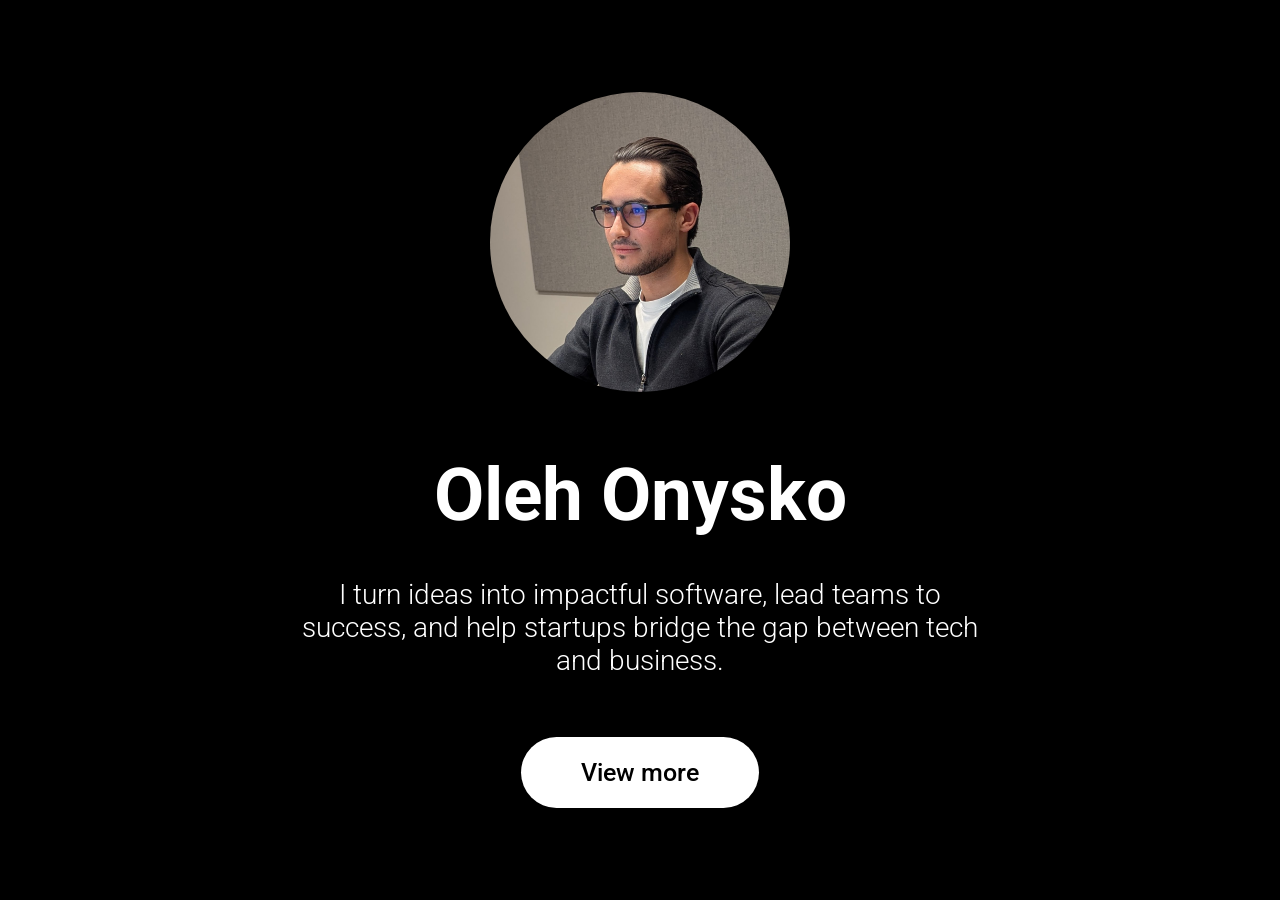
==== index.html @ 7b7216f4 "initial commit" ====
<!DOCTYPE html>
<html lang="en" itemscope itemtype="http://schema.org/Person">
<head>
    <meta charset="UTF-8">
    <meta name="description" content="Oleh Onysko - Turning ideas into impactful software, leading teams to success, and helping startups bridge the gap between tech and business.">
    <meta name="keywords" content="Oleh Onysko, software development, tech leadership, startup consulting">
    <meta name="viewport" content="width=device-width, initial-scale=1.0">
    <title>Oleh Onysko - Software Developer & Tech Leader</title>
    <link rel="stylesheet" href="main.css">
    <link rel="preconnect" href="https://fonts.googleapis.com">
    <link rel="preconnect" href="https://fonts.gstatic.com" crossorigin>
    <link href="https://fonts.googleapis.com/css2?family=Roboto:ital,wght@0,100..900;1,100..900&display=swap" rel="stylesheet">
</head>
<body>

<main>
    <section class="info">
        <img src="photo.jpg" alt="Photo of Oleh Onysko">
        <header>
            <h1>Oleh Onysko</h1>
        </header>
        <p>I turn ideas into impactful software, lead teams to success, and help startups bridge the gap between tech and business.</p>
        <a href="https://www.linkedin.com/in/ohnysko/">View more</a>
    </section>
</main>

</body>
</html>
---- main.css ----
html, body {
    height: 100%;
    margin: 0;
    display: flex;
    justify-content: center;
    align-items: center;
    background-color: #000000;
}

body {
    flex-direction: column;
}

.info {
    justify-content: center;
    align-items: center;
    display: flex;
    flex-direction: column;
    gap: 40px;
    padding: 20px;
}

img {
    width: 300px;
    height: 300px;
    border-radius: 300px;
}

h1 {
    color: #ffffff;
    font-size: 55pt;
    margin: 0;
    padding-top: 20px;
    font-family: "Roboto", serif;
    font-optical-sizing: auto;
    font-weight: 700;
    font-style: normal;
    font-variation-settings: "wdth" 700;
}

p {
    color: #ffffff;
    font-size: 21pt;
    max-width: 700px;
    text-align: center;
    margin: 0;
    font-family: "Roboto", serif;
    font-optical-sizing: auto;
    font-weight: 300;
    font-style: normal;
    font-variation-settings: "wdth" 300;
}

a {
    background-color: #ffffff;
    font-size: 19pt;
    color: #000;
    padding: 21px 60px;
    border-radius: 50px;
    text-decoration: none;
    margin-top: 20px;
    font-family: "Roboto", serif;
    font-optical-sizing: auto;
    font-weight: 500;
    font-style: normal;
    font-variation-settings: "wdth" 500;
    text-wrap: nowrap;
}

/* Media Queries for Responsiveness */
@media (max-width: 768px) {
    h1 {
        font-size: 40pt;
    }

    p {
        font-size: 18pt;
    }

    a {
        font-size: 16pt;
        padding: 15px 40px;
    }

    img {
        width: 200px;
        height: 200px;
    }
}

@media (max-width: 480px) {
    h1 {
        font-size: 30pt;
    }

    p {
        font-size: 16pt;
    }

    a {
        font-size: 14pt;
        padding: 10px 30px;
    }

    img {
        width: 150px;
        height: 150px;
    }
}
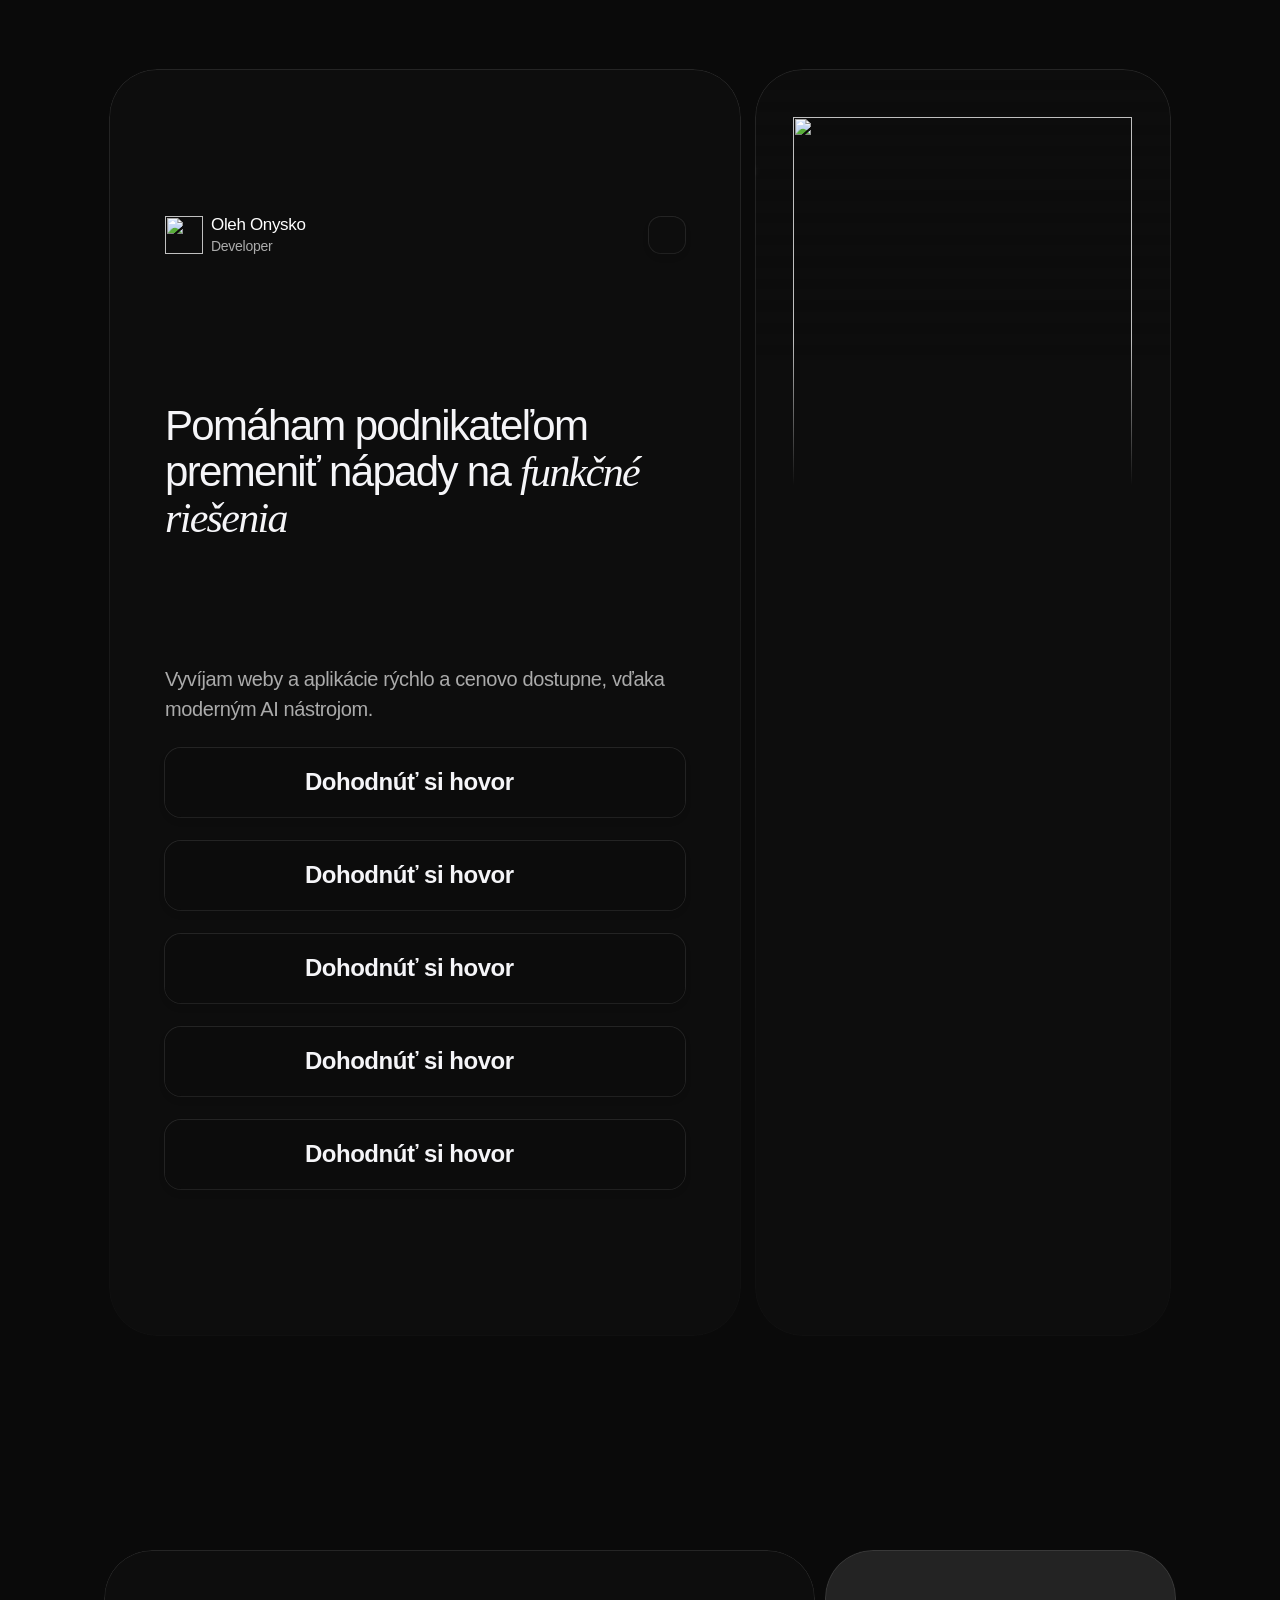
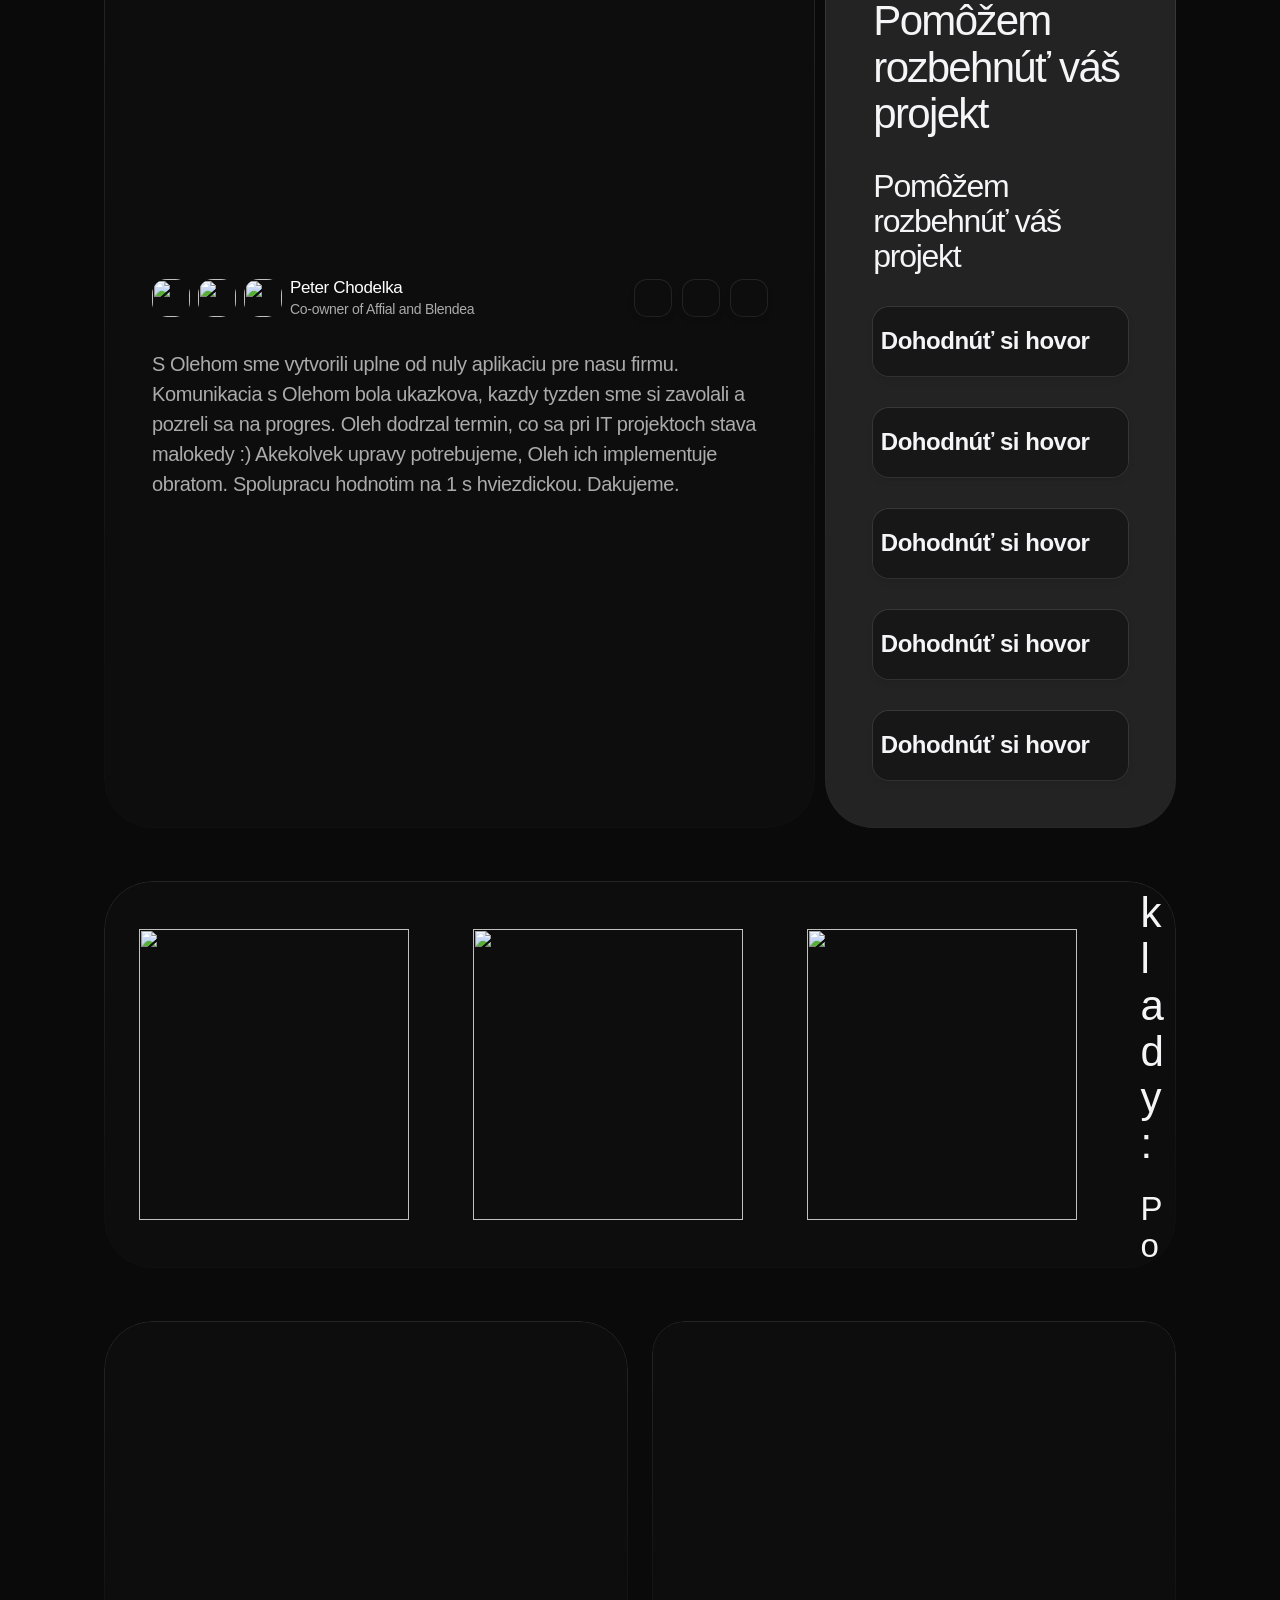
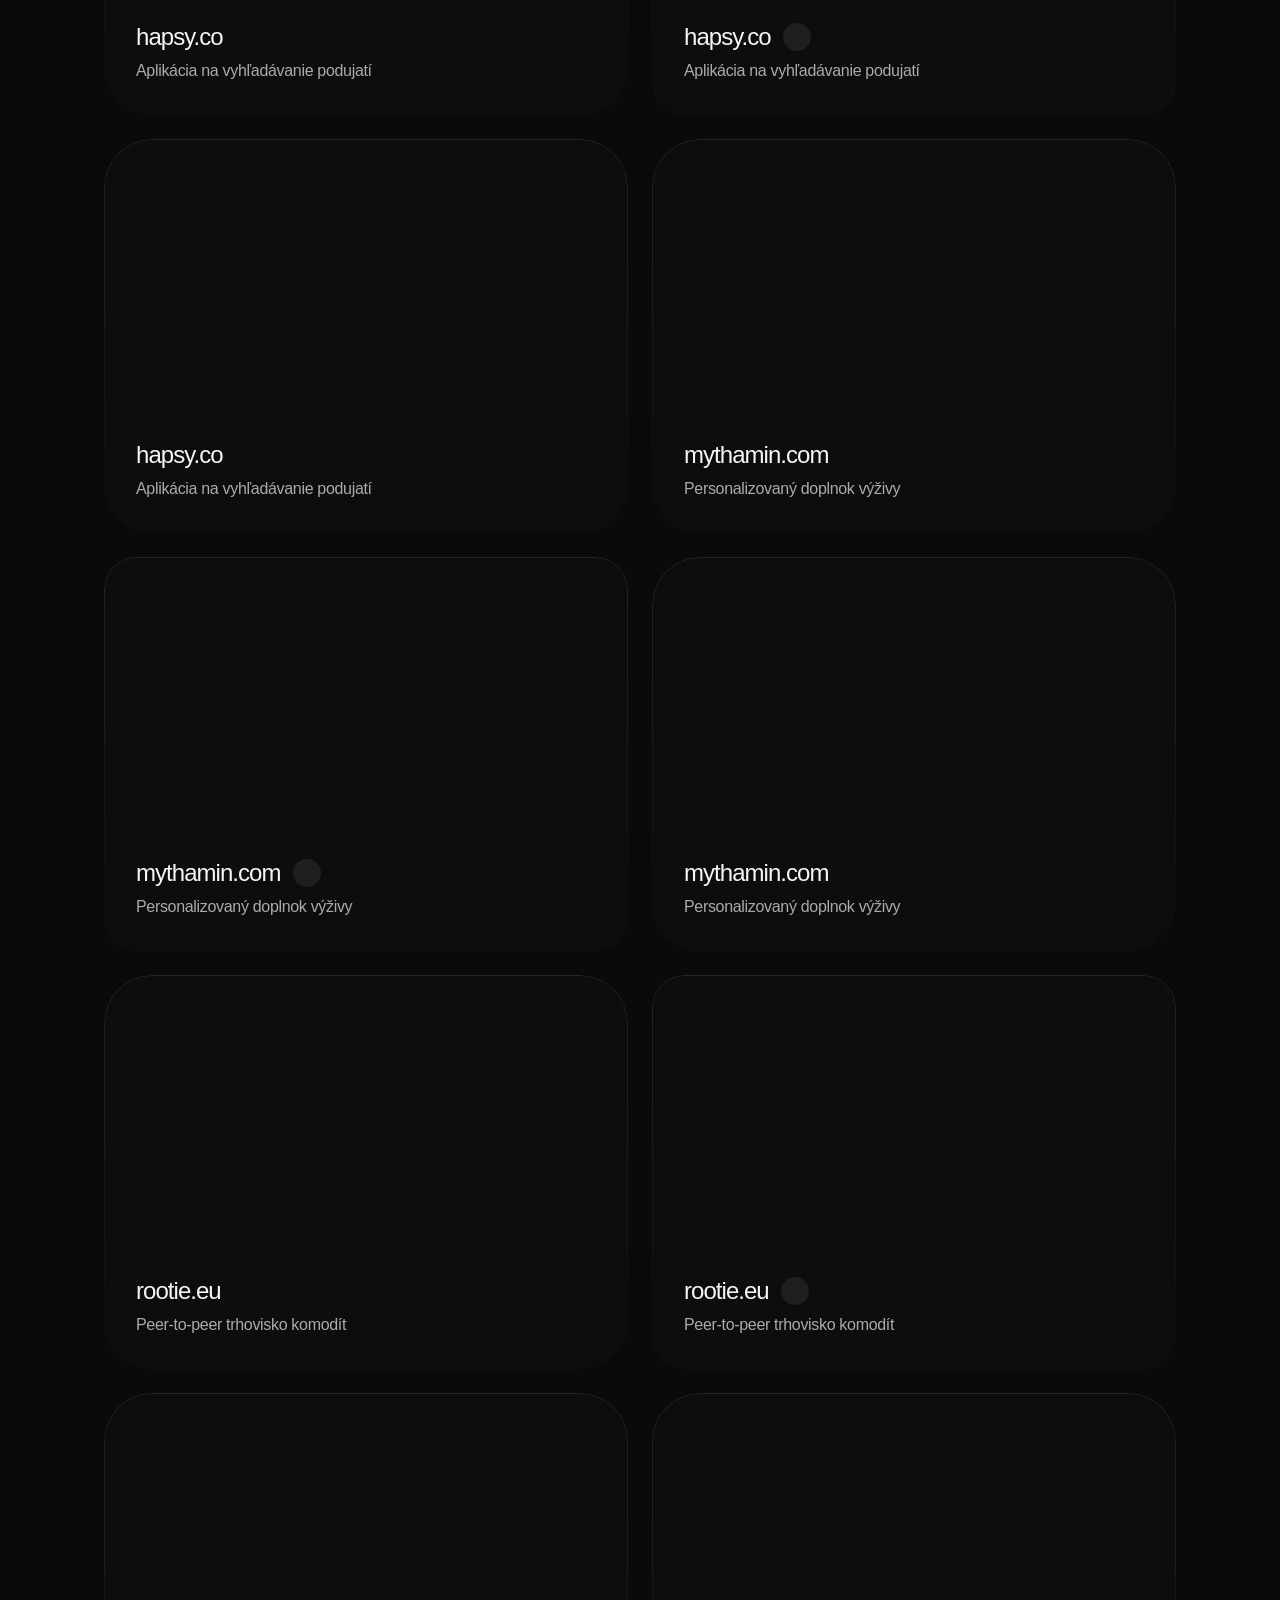
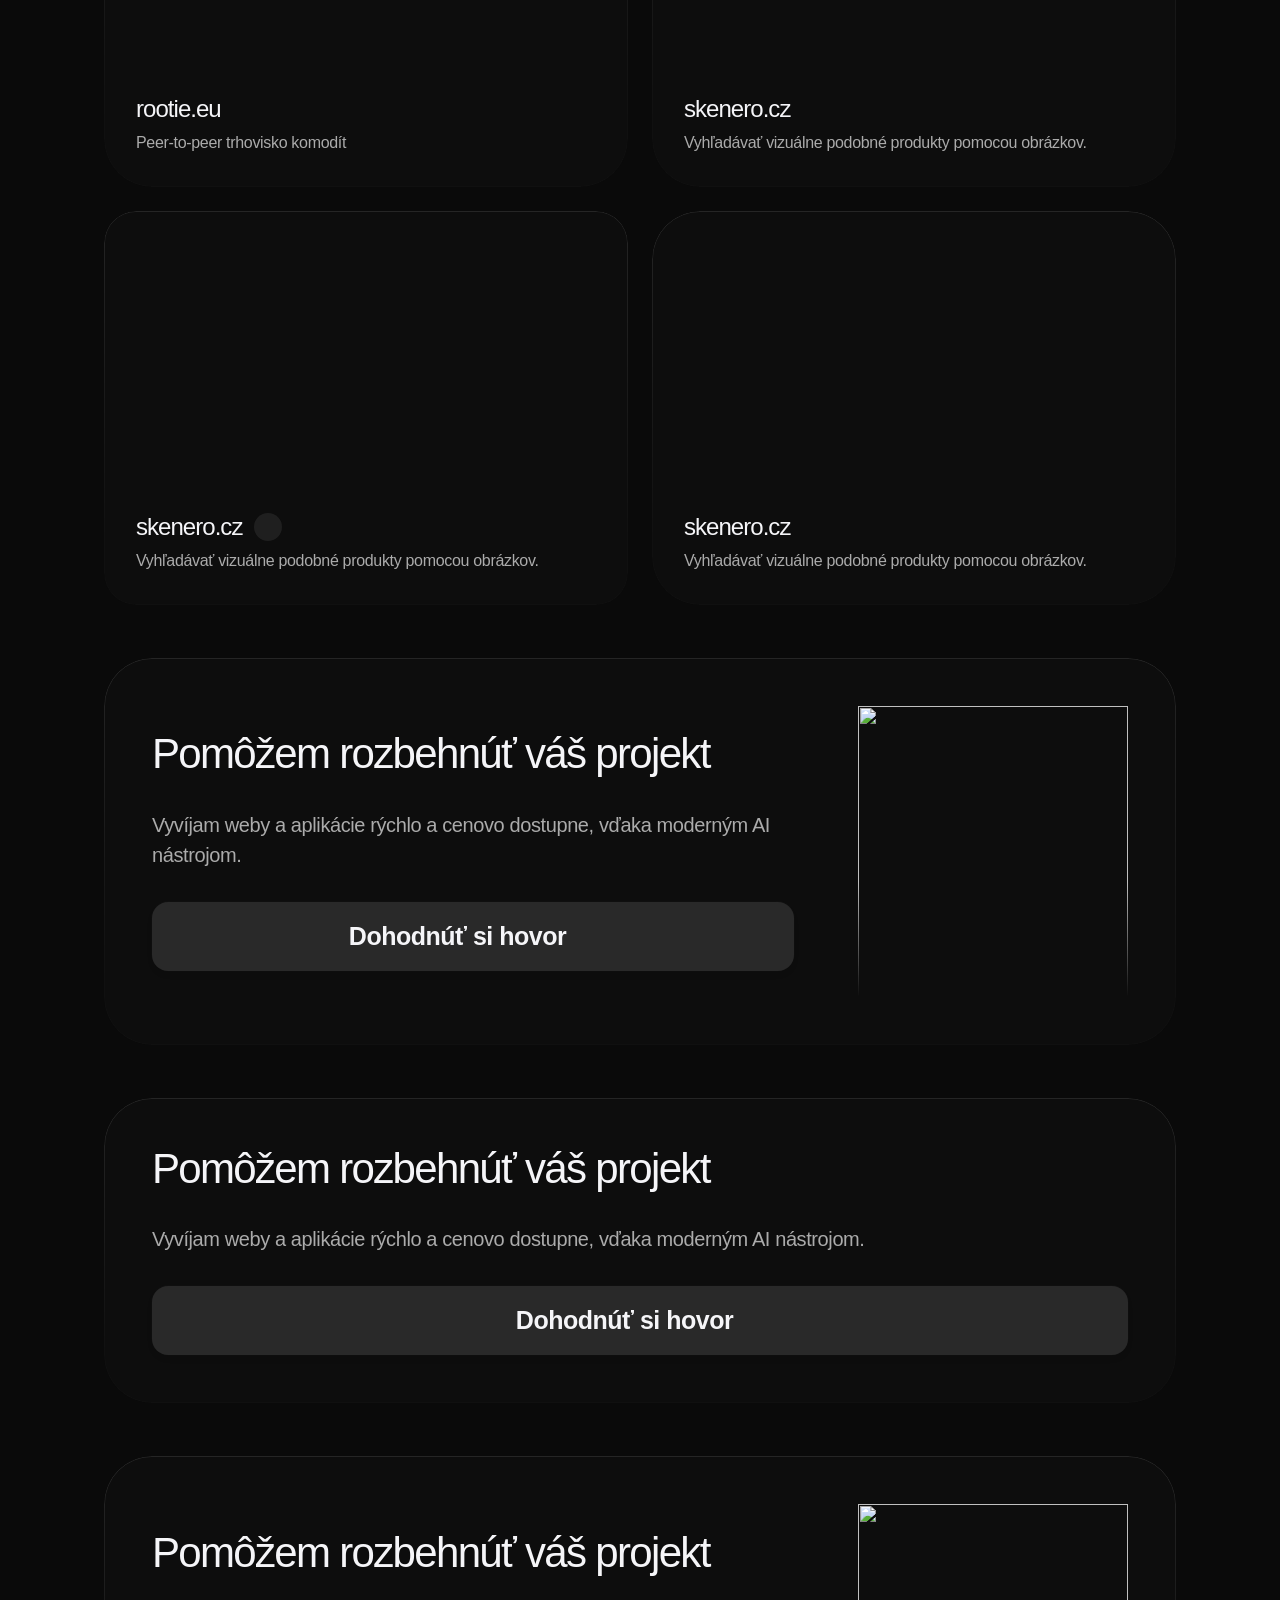
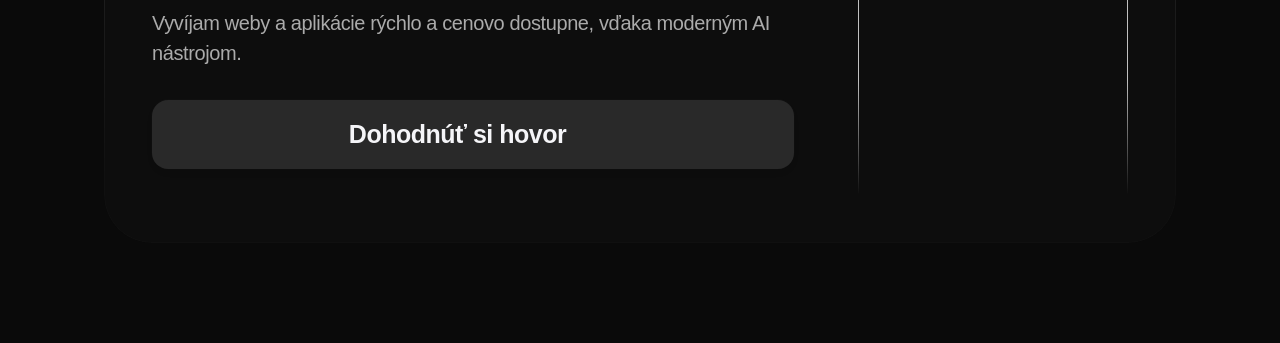
==== commit 478398ef: "Update site content with GTM and Clarity tracking" ====
--- a/index.html
+++ b/index.html
@@ -1,28 +1,73 @@
-<!DOCTYPE html>
-<html lang="en" itemscope itemtype="http://schema.org/Person">
-<head>
-    <meta charset="UTF-8">
-    <meta name="description" content="Oleh Onysko - Turning ideas into impactful software, leading teams to success, and helping startups bridge the gap between tech and business.">
-    <meta name="keywords" content="Oleh Onysko, software development, tech leadership, startup consulting">
-    <meta name="viewport" content="width=device-width, initial-scale=1.0">
-    <title>Oleh Onysko - Software Developer & Tech Leader</title>
-    <link rel="stylesheet" href="main.css">
-    <link rel="preconnect" href="https://fonts.googleapis.com">
-    <link rel="preconnect" href="https://fonts.gstatic.com" crossorigin>
-    <link href="https://fonts.googleapis.com/css2?family=Roboto:ital,wght@0,100..900;1,100..900&display=swap" rel="stylesheet">
-</head>
-<body>
-
-<main>
-    <section class="info">
-        <img src="photo.jpg" alt="Photo of Oleh Onysko">
-        <header>
-            <h1>Oleh Onysko</h1>
-        </header>
-        <p>I turn ideas into impactful software, lead teams to success, and help startups bridge the gap between tech and business.</p>
-        <a href="https://www.linkedin.com/in/ohnysko/">View more</a>
-    </section>
-</main>
-
-</body>
-</html>+<!doctype html>
+
+<html lang="sk">
+<head>
+<!-- Google Tag Manager -->
+<script>(function(w,d,s,l,i){w[l]=w[l]||[];w[l].push({'gtm.start':
+new Date().getTime(),event:'gtm.js'});var f=d.getElementsByTagName(s)[0],
+j=d.createElement(s),dl=l!='dataLayer'?'&l='+l:'';j.async=true;j.src=
+'https://www.googletagmanager.com/gtm.js?id='+i+dl;f.parentNode.insertBefore(j,f);
+})(window,document,'script','dataLayer','GTM-MBQVSR5F');</script>
+<!-- End Google Tag Manager --><!-- Clarity tracking code -->
+<script type="text/javascript">
+    (function(c,l,a,r,i,t,y){
+        c[a]=c[a]||function(){(c[a].q=c[a].q||[]).push(arguments)};
+        t=l.createElement(r);t.async=1;t.src="https://www.clarity.ms/tag/"+i;
+        y=l.getElementsByTagName(r)[0];y.parentNode.insertBefore(t,y);
+    })(window, document, "clarity", "script", "r8bd1fgcsz");
+</script>
+<!-- End Clarity tracking code -->    <meta charset="utf-8">
+    
+    
+    
+    
+    
+    
+    <meta name="viewport" content="width=device-width">
+    <meta name="generator" content="Framer 99efa6a">
+    <title>Rýchly a dostupný vývoj webov a aplikácií – Oleh Onysko</title>
+    <meta name="description" content="Pomáham podnikateľom premeniť nápady na funkčné webstránky a aplikácie. Vytvorím vám riešenie na mieru rýchlo, cenovo dostupne a pomocou moderných AI nástrojov. Dohodnite si bezplatný hovor.">
+    <meta name="framer-search-index" content="https://framerusercontent.com/sites/4ncNaPnnj9u6DO1M90SjGu/searchIndex-2ifmiwLmDfuB.json">
+    <meta name="framer-html-plugin" content="disable">
+    <link href="https://framerusercontent.com/images/pNet0oVBbO27R3tBsc1EhDeYqg.png" rel="icon" media="(prefers-color-scheme: light)">
+    <link href="https://framerusercontent.com/images/pNet0oVBbO27R3tBsc1EhDeYqg.png" rel="icon" media="(prefers-color-scheme: dark)">
+    <link rel="apple-touch-icon" href="https://framerusercontent.com/images/pNet0oVBbO27R3tBsc1EhDeYqg.png">
+    
+    <meta property="og:type" content="website">
+    <meta property="og:title" content="Rýchly a dostupný vývoj webov a aplikácií – Oleh Onysko">
+    <meta property="og:description" content="Pomáham podnikateľom premeniť nápady na funkčné webstránky a aplikácie. Vytvorím vám riešenie na mieru rýchlo, cenovo dostupne a pomocou moderných AI nástrojov. Dohodnite si bezplatný hovor.">
+    <meta property="og:image" content="https://framerusercontent.com/images/skZXtV6rZcm08QIY7cQZeSQqb4.png">
+    
+    <meta name="twitter:card" content="summary_large_image">
+    <meta name="twitter:title" content="Rýchly a dostupný vývoj webov a aplikácií – Oleh Onysko">
+    <meta name="twitter:description" content="Pomáham podnikateľom premeniť nápady na funkčné webstránky a aplikácie. Vytvorím vám riešenie na mieru rýchlo, cenovo dostupne a pomocou moderných AI nástrojov. Dohodnite si bezplatný hovor.">
+    <meta name="twitter:image" content="https://framerusercontent.com/images/skZXtV6rZcm08QIY7cQZeSQqb4.png">
+    
+    <link href="https://fonts.gstatic.com" rel="preconnect" crossorigin>
+    <meta name="robots" content="max-image-preview:large"><style data-framer-breakpoint-css>@media(min-width: 1200px){.hidden-c638zg{display:none!important}}@media(min-width: 810px) and (max-width: 1199px){.hidden-1yrhpn{display:none!important}}@media(max-width: 809px){.hidden-bxkiar{display:none!important}}</style><style data-framer-css-ssr-minified data-framer-components="framer-lib-cursors-host framer-OzQyC PropertyOverrides framer-44QuK framer-5v2Ux framer-TpzmF framer-PMKWr framer-mTwSq framer-pVc8N">html,body,#main{margin:0;padding:0;box-sizing:border-box}:root{-webkit-font-smoothing:antialiased;-moz-osx-font-smoothing:grayscale}*{box-sizing:border-box;-webkit-font-smoothing:inherit}h1,h2,h3,h4,h5,h6,p,figure{margin:0}body,input,textarea,select,button{font-size:12px;font-family:sans-serif}body{--token-2aee546d-3daa-47ca-94b5-be82aed72a46: rgb(10, 10, 10);--token-5e8402e0-a3a5-4ffd-87e1-db65fd032b26: rgb(245, 245, 248);--token-2d34d26e-aa16-40b8-bb3d-911312dac5d2: rgb(171, 171, 171);--token-ed13dd87-efcd-4d28-b449-ce1f4c93eec1: rgb(13, 13, 13);--token-0737be48-eba6-4299-af9c-cc45281bf79f: rgba(255, 255, 255, .1);--token-0fff74c3-51e2-4124-a19d-17e7825d482a: rgb(41, 41, 41);--token-ed887b35-a80a-45e2-81ca-fef63dfdac41: rgb(255, 255, 255);--token-62c1168a-9621-427c-bc86-2c8d40de4f94: rgb(221, 229, 237);--token-dfe93ee4-ac04-463e-b665-e9f74da9733e: rgb(248, 250, 252);--token-d95c726a-a366-4db2-9090-a66c8a039a7d: rgb(61, 73, 91);--token-8e7cafd2-ffb1-41cc-be8e-e58b751cc7ed: rgb(38, 38, 38);--token-e1dafaa7-80ec-48d4-9301-d60305e76e0e: rgb(61, 61, 61);--token-198367bd-6584-44fb-be12-380ab1f897d2: rgb(12, 12, 12);--token-b2a9cffd-43ca-48f5-91cd-46ee23df9397: rgb(82, 98, 121);--token-95433b88-bc7c-4aba-80bf-01ac55c5e94a: rgb(28, 28, 28);--token-b5fdd0f0-7b94-4e2b-b9b9-8c526c6b4c39: rgb(92, 111, 137);--token-88b52e9e-d634-4a57-abde-e95bf4358302: rgb(244, 247, 249);--token-13d30b24-d5db-4030-bd27-6825948fe3f1: rgb(241, 244, 248)}#__framer-badge-container{position:fixed;bottom:0;padding:20px;width:100%;display:flex;justify-content:right;pointer-events:none;z-index:314159}.__framer-badge{pointer-events:auto}@font-face{font-family:Bricolage Grotesque;font-style:normal;font-weight:600;font-stretch:100%;font-display:swap;src:url(https://fonts.gstatic.com/s/bricolagegrotesque/v8/3y9H6as8bTXq_nANBjzKo3IeZx8z6up5BeSl5jBNz_19PpbpMXuECpwUxJBOm_OJWiawDFXplDs.woff2) format("woff2");unicode-range:U+0102-0103,U+0110-0111,U+0128-0129,U+0168-0169,U+01A0-01A1,U+01AF-01B0,U+0300-0301,U+0303-0304,U+0308-0309,U+0323,U+0329,U+1EA0-1EF9,U+20AB}@font-face{font-family:Bricolage Grotesque;font-style:normal;font-weight:600;font-stretch:100%;font-display:swap;src:url(https://fonts.gstatic.com/s/bricolagegrotesque/v8/3y9H6as8bTXq_nANBjzKo3IeZx8z6up5BeSl5jBNz_19PpbpMXuECpwUxJBOm_OJWiawDVXplDs.woff2) format("woff2");unicode-range:U+0100-02BA,U+02BD-02C5,U+02C7-02CC,U+02CE-02D7,U+02DD-02FF,U+0304,U+0308,U+0329,U+1D00-1DBF,U+1E00-1E9F,U+1EF2-1EFF,U+2020,U+20A0-20AB,U+20AD-20C0,U+2113,U+2C60-2C7F,U+A720-A7FF}@font-face{font-family:Bricolage Grotesque;font-style:normal;font-weight:600;font-stretch:100%;font-display:swap;src:url(https://fonts.gstatic.com/s/bricolagegrotesque/v8/3y9H6as8bTXq_nANBjzKo3IeZx8z6up5BeSl5jBNz_19PpbpMXuECpwUxJBOm_OJWiawA1Xp.woff2) format("woff2");unicode-range:U+0000-00FF,U+0131,U+0152-0153,U+02BB-02BC,U+02C6,U+02DA,U+02DC,U+0304,U+0308,U+0329,U+2000-206F,U+20AC,U+2122,U+2191,U+2193,U+2212,U+2215,U+FEFF,U+FFFD}@font-face{font-family:Bricolage Grotesque;font-style:normal;font-weight:700;font-stretch:100%;font-display:swap;src:url(https://fonts.gstatic.com/s/bricolagegrotesque/v8/3y9H6as8bTXq_nANBjzKo3IeZx8z6up5BeSl5jBNz_19PpbpMXuECpwUxJBOm_OJWiawDFXplDs.woff2) format("woff2");unicode-range:U+0102-0103,U+0110-0111,U+0128-0129,U+0168-0169,U+01A0-01A1,U+01AF-01B0,U+0300-0301,U+0303-0304,U+0308-0309,U+0323,U+0329,U+1EA0-1EF9,U+20AB}@font-face{font-family:Bricolage Grotesque;font-style:normal;font-weight:700;font-stretch:100%;font-display:swap;src:url(https://fonts.gstatic.com/s/bricolagegrotesque/v8/3y9H6as8bTXq_nANBjzKo3IeZx8z6up5BeSl5jBNz_19PpbpMXuECpwUxJBOm_OJWiawDVXplDs.woff2) format("woff2");unicode-range:U+0100-02BA,U+02BD-02C5,U+02C7-02CC,U+02CE-02D7,U+02DD-02FF,U+0304,U+0308,U+0329,U+1D00-1DBF,U+1E00-1E9F,U+1EF2-1EFF,U+2020,U+20A0-20AB,U+20AD-20C0,U+2113,U+2C60-2C7F,U+A720-A7FF}@font-face{font-family:Bricolage Grotesque;font-style:normal;font-weight:700;font-stretch:100%;font-display:swap;src:url(https://fonts.gstatic.com/s/bricolagegrotesque/v8/3y9H6as8bTXq_nANBjzKo3IeZx8z6up5BeSl5jBNz_19PpbpMXuECpwUxJBOm_OJWiawA1Xp.woff2) format("woff2");unicode-range:U+0000-00FF,U+0131,U+0152-0153,U+02BB-02BC,U+02C6,U+02DA,U+02DC,U+0304,U+0308,U+0329,U+2000-206F,U+20AC,U+2122,U+2191,U+2193,U+2212,U+2215,U+FEFF,U+FFFD}@font-face{font-family:Bricolage Grotesque;font-style:normal;font-weight:800;font-stretch:100%;font-display:swap;src:url(https://fonts.gstatic.com/s/bricolagegrotesque/v8/3y9H6as8bTXq_nANBjzKo3IeZx8z6up5BeSl5jBNz_19PpbpMXuECpwUxJBOm_OJWiawDFXplDs.woff2) format("woff2");unicode-range:U+0102-0103,U+0110-0111,U+0128-0129,U+0168-0169,U+01A0-01A1,U+01AF-01B0,U+0300-0301,U+0303-0304,U+0308-0309,U+0323,U+0329,U+1EA0-1EF9,U+20AB}@font-face{font-family:Bricolage Grotesque;font-style:normal;font-weight:800;font-stretch:100%;font-display:swap;src:url(https://fonts.gstatic.com/s/bricolagegrotesque/v8/3y9H6as8bTXq_nANBjzKo3IeZx8z6up5BeSl5jBNz_19PpbpMXuECpwUxJBOm_OJWiawDVXplDs.woff2) format("woff2");unicode-range:U+0100-02BA,U+02BD-02C5,U+02C7-02CC,U+02CE-02D7,U+02DD-02FF,U+0304,U+0308,U+0329,U+1D00-1DBF,U+1E00-1E9F,U+1EF2-1EFF,U+2020,U+20A0-20AB,U+20AD-20C0,U+2113,U+2C60-2C7F,U+A720-A7FF}@font-face{font-family:Bricolage Grotesque;font-style:normal;font-weight:800;font-stretch:100%;font-display:swap;src:url(https://fonts.gstatic.com/s/bricolagegrotesque/v8/3y9H6as8bTXq_nANBjzKo3IeZx8z6up5BeSl5jBNz_19PpbpMXuECpwUxJBOm_OJWiawA1Xp.woff2) format("woff2");unicode-range:U+0000-00FF,U+0131,U+0152-0153,U+02BB-02BC,U+02C6,U+02DA,U+02DC,U+0304,U+0308,U+0329,U+2000-206F,U+20AC,U+2122,U+2191,U+2193,U+2212,U+2215,U+FEFF,U+FFFD}@font-face{font-family:"Instrument Serif";font-style:italic;font-weight:400;font-display:swap;src:url(https://fonts.gstatic.com/s/instrumentserif/v4/jizHRFtNs2ka5fXjeivQ4LroWlx-6zAjgn7MsNo.woff2) format("woff2");unicode-range:U+0100-02BA,U+02BD-02C5,U+02C7-02CC,U+02CE-02D7,U+02DD-02FF,U+0304,U+0308,U+0329,U+1D00-1DBF,U+1E00-1E9F,U+1EF2-1EFF,U+2020,U+20A0-20AB,U+20AD-20C0,U+2113,U+2C60-2C7F,U+A720-A7FF}@font-face{font-family:"Instrument Serif";font-style:italic;font-weight:400;font-display:swap;src:url(https://fonts.gstatic.com/s/instrumentserif/v4/jizHRFtNs2ka5fXjeivQ4LroWlx-6zAjjH7M.woff2) format("woff2");unicode-range:U+0000-00FF,U+0131,U+0152-0153,U+02BB-02BC,U+02C6,U+02DA,U+02DC,U+0304,U+0308,U+0329,U+2000-206F,U+20AC,U+2122,U+2191,U+2193,U+2212,U+2215,U+FEFF,U+FFFD}@font-face{font-family:Playfair Display;font-style:italic;font-weight:500;font-display:swap;src:url(https://fonts.gstatic.com/s/playfairdisplay/v37/nuFRD-vYSZviVYUb_rj3ij__anPXDTnCjmHKM4nYO7KN_pqTXtXA-W2r.woff2) format("woff2");unicode-range:U+0301,U+0400-045F,U+0490-0491,U+04B0-04B1,U+2116}@font-face{font-family:Playfair Display;font-style:italic;font-weight:500;font-display:swap;src:url(https://fonts.gstatic.com/s/playfairdisplay/v37/nuFRD-vYSZviVYUb_rj3ij__anPXDTnCjmHKM4nYO7KN_pqTXt7A-W2r.woff2) format("woff2");unicode-range:U+0102-0103,U+0110-0111,U+0128-0129,U+0168-0169,U+01A0-01A1,U+01AF-01B0,U+0300-0301,U+0303-0304,U+0308-0309,U+0323,U+0329,U+1EA0-1EF9,U+20AB}@font-face{font-family:Playfair Display;font-style:italic;font-weight:500;font-display:swap;src:url(https://fonts.gstatic.com/s/playfairdisplay/v37/nuFRD-vYSZviVYUb_rj3ij__anPXDTnCjmHKM4nYO7KN_pqTXt_A-W2r.woff2) format("woff2");unicode-range:U+0100-02BA,U+02BD-02C5,U+02C7-02CC,U+02CE-02D7,U+02DD-02FF,U+0304,U+0308,U+0329,U+1D00-1DBF,U+1E00-1E9F,U+1EF2-1EFF,U+2020,U+20A0-20AB,U+20AD-20C0,U+2113,U+2C60-2C7F,U+A720-A7FF}@font-face{font-family:Playfair Display;font-style:italic;font-weight:500;font-display:swap;src:url(https://fonts.gstatic.com/s/playfairdisplay/v37/nuFRD-vYSZviVYUb_rj3ij__anPXDTnCjmHKM4nYO7KN_pqTXtHA-Q.woff2) format("woff2");unicode-range:U+0000-00FF,U+0131,U+0152-0153,U+02BB-02BC,U+02C6,U+02DA,U+02DC,U+0304,U+0308,U+0329,U+2000-206F,U+20AC,U+2122,U+2191,U+2193,U+2212,U+2215,U+FEFF,U+FFFD}@font-face{font-family:Fragment Mono;font-style:normal;font-weight:400;font-display:block;src:url(https://fonts.gstatic.com/s/fragmentmono/v4/4iCr6K5wfMRRjxp0DA6-2CLnB45HhrUI.woff2) format("woff2");unicode-range:U+0460-052F,U+1C80-1C8A,U+20B4,U+2DE0-2DFF,U+A640-A69F,U+FE2E-FE2F}@font-face{font-family:Fragment Mono;font-style:normal;font-weight:400;font-display:block;src:url(https://fonts.gstatic.com/s/fragmentmono/v4/4iCr6K5wfMRRjxp0DA6-2CLnB41HhrUI.woff2) format("woff2");unicode-range:U+0100-02BA,U+02BD-02C5,U+02C7-02CC,U+02CE-02D7,U+02DD-02FF,U+0304,U+0308,U+0329,U+1D00-1DBF,U+1E00-1E9F,U+1EF2-1EFF,U+2020,U+20A0-20AB,U+20AD-20C0,U+2113,U+2C60-2C7F,U+A720-A7FF}@font-face{font-family:Fragment Mono;font-style:normal;font-weight:400;font-display:block;src:url(https://fonts.gstatic.com/s/fragmentmono/v4/4iCr6K5wfMRRjxp0DA6-2CLnB4NHhg.woff2) format("woff2");unicode-range:U+0000-00FF,U+0131,U+0152-0153,U+02BB-02BC,U+02C6,U+02DA,U+02DC,U+0304,U+0308,U+0329,U+2000-206F,U+20AC,U+2122,U+2191,U+2193,U+2212,U+2215,U+FEFF,U+FFFD}@font-face{font-family:Inter;src:url(https://framerusercontent.com/assets/5vvr9Vy74if2I6bQbJvbw7SY1pQ.woff2);font-display:swap;font-style:normal;font-weight:400;unicode-range:U+0460-052F,U+1C80-1C88,U+20B4,U+2DE0-2DFF,U+A640-A69F,U+FE2E-FE2F}@font-face{font-family:Inter;src:url(https://framerusercontent.com/assets/EOr0mi4hNtlgWNn9if640EZzXCo.woff2);font-display:swap;font-style:normal;font-weight:400;unicode-range:U+0301,U+0400-045F,U+0490-0491,U+04B0-04B1,U+2116}@font-face{font-family:Inter;src:url(https://framerusercontent.com/assets/Y9k9QrlZAqio88Klkmbd8VoMQc.woff2);font-display:swap;font-style:normal;font-weight:400;unicode-range:U+1F00-1FFF}@font-face{font-family:Inter;src:url(https://framerusercontent.com/assets/OYrD2tBIBPvoJXiIHnLoOXnY9M.woff2);font-display:swap;font-style:normal;font-weight:400;unicode-range:U+0370-03FF}@font-face{font-family:Inter;src:url(https://framerusercontent.com/assets/JeYwfuaPfZHQhEG8U5gtPDZ7WQ.woff2);font-display:swap;font-style:normal;font-weight:400;unicode-range:U+0100-024F,U+0259,U+1E00-1EFF,U+2020,U+20A0-20AB,U+20AD-20CF,U+2113,U+2C60-2C7F,U+A720-A7FF}@font-face{font-family:Inter;src:url(https://framerusercontent.com/assets/vQyevYAyHtARFwPqUzQGpnDs.woff2);font-display:swap;font-style:normal;font-weight:400;unicode-range:U+0000-00FF,U+0131,U+0152-0153,U+02BB-02BC,U+02C6,U+02DA,U+02DC,U+2000-206F,U+2074,U+20AC,U+2122,U+2191,U+2193,U+2212,U+2215,U+FEFF,U+FFFD}@font-face{font-family:Inter;src:url(https://framerusercontent.com/assets/b6Y37FthZeALduNqHicBT6FutY.woff2);font-display:swap;font-style:normal;font-weight:400;unicode-range:U+0102-0103,U+0110-0111,U+0128-0129,U+0168-0169,U+01A0-01A1,U+01AF-01B0,U+1EA0-1EF9,U+20AB}@font-face{font-family:Inter;src:url(https://framerusercontent.com/assets/NXxvFRoY5LDh3yCm7MEP2jqYk.woff2);font-display:block;font-style:normal;font-weight:100;unicode-range:U+0460-052F,U+1C80-1C88,U+20B4,U+2DE0-2DFF,U+A640-A69F,U+FE2E-FE2F}@font-face{font-family:Inter;src:url(https://framerusercontent.com/assets/5CcgcVyoWSqO1THBiISd6oCog.woff2);font-display:block;font-style:normal;font-weight:100;unicode-range:U+0301,U+0400-045F,U+0490-0491,U+04B0-04B1,U+2116}@font-face{font-family:Inter;src:url(https://framerusercontent.com/assets/MF544SVCvk3yNpLIz3pwDXFZPKM.woff2);font-display:block;font-style:normal;font-weight:100;unicode-range:U+1F00-1FFF}@font-face{font-family:Inter;src:url(https://framerusercontent.com/assets/TNtxudDBkAm2RXdtU3rvTBwoM.woff2);font-display:block;font-style:normal;font-weight:100;unicode-range:U+0370-03FF}@font-face{font-family:Inter;src:url(https://framerusercontent.com/assets/fIabp4VN5z7iJ3lNOz9qfNeQHc.woff2);font-display:block;font-style:normal;font-weight:100;unicode-range:U+0100-024F,U+0259,U+1E00-1EFF,U+2020,U+20A0-20AB,U+20AD-20CF,U+2113,U+2C60-2C7F,U+A720-A7FF}@font-face{font-family:Inter;src:url(https://framerusercontent.com/assets/YSOgKh50dqzzsXffetgcarlLHcI.woff2);font-display:block;font-style:normal;font-weight:100;unicode-range:U+0000-00FF,U+0131,U+0152-0153,U+02BB-02BC,U+02C6,U+02DA,U+02DC,U+2000-206F,U+2074,U+20AC,U+2122,U+2191,U+2193,U+2212,U+2215,U+FEFF,U+FFFD}@font-face{font-family:Inter;src:url(https://framerusercontent.com/assets/9iRSYClnXA0RMygyIn6yjjWXJw.woff2);font-display:block;font-style:normal;font-weight:100;unicode-range:U+0102-0103,U+0110-0111,U+0128-0129,U+0168-0169,U+01A0-01A1,U+01AF-01B0,U+1EA0-1EF9,U+20AB}@font-face{font-family:Inter;src:url(https://framerusercontent.com/assets/MVhJhYeDWxeyqT939zMNyw9p8.woff2);font-display:block;font-style:normal;font-weight:200;unicode-range:U+0460-052F,U+1C80-1C88,U+20B4,U+2DE0-2DFF,U+A640-A69F,U+FE2E-FE2F}@font-face{font-family:Inter;src:url(https://framerusercontent.com/assets/WXQXYfAQJIi2pCJACAfWWXfIDqI.woff2);font-display:block;font-style:normal;font-weight:200;unicode-range:U+0301,U+0400-045F,U+0490-0491,U+04B0-04B1,U+2116}@font-face{font-family:Inter;src:url(https://framerusercontent.com/assets/RJeJJARdrtNUtic58kOz7hIgBuE.woff2);font-display:block;font-style:normal;font-weight:200;unicode-range:U+1F00-1FFF}@font-face{font-family:Inter;src:url(https://framerusercontent.com/assets/4hBRAuM02i3fsxYDzyNvt5Az2so.woff2);font-display:block;font-style:normal;font-weight:200;unicode-range:U+0370-03FF}@font-face{font-family:Inter;src:url(https://framerusercontent.com/assets/fz1JbBffNGgK7BNUI1mmbFBlgA8.woff2);font-display:block;font-style:normal;font-weight:200;unicode-range:U+0100-024F,U+0259,U+1E00-1EFF,U+2020,U+20A0-20AB,U+20AD-20CF,U+2113,U+2C60-2C7F,U+A720-A7FF}@font-face{font-family:Inter;src:url(https://framerusercontent.com/assets/hgmI3sEShaw5UU738TAjDBQPH0.woff2);font-display:block;font-style:normal;font-weight:200;unicode-range:U+0000-00FF,U+0131,U+0152-0153,U+02BB-02BC,U+02C6,U+02DA,U+02DC,U+2000-206F,U+2074,U+20AC,U+2122,U+2191,U+2193,U+2212,U+2215,U+FEFF,U+FFFD}@font-face{font-family:Inter;src:url(https://framerusercontent.com/assets/eIZyQwIlHYR0mnMSneEDMtqBPgw.woff2);font-display:block;font-style:normal;font-weight:200;unicode-range:U+0102-0103,U+0110-0111,U+0128-0129,U+0168-0169,U+01A0-01A1,U+01AF-01B0,U+1EA0-1EF9,U+20AB}@font-face{font-family:Inter;src:url(https://framerusercontent.com/assets/BkDpl4ghaqvMi1btKFyG2tdbec.woff2);font-display:swap;font-style:normal;font-weight:300;unicode-range:U+0460-052F,U+1C80-1C88,U+20B4,U+2DE0-2DFF,U+A640-A69F,U+FE2E-FE2F}@font-face{font-family:Inter;src:url(https://framerusercontent.com/assets/zAMK70AQRFSShJgUiaR5IiIhgzk.woff2);font-display:swap;font-style:normal;font-weight:300;unicode-range:U+0301,U+0400-045F,U+0490-0491,U+04B0-04B1,U+2116}@font-face{font-family:Inter;src:url(https://framerusercontent.com/assets/IETjvc5qzUaRoaruDpPSwCUM8.woff2);font-display:swap;font-style:normal;font-weight:300;unicode-range:U+1F00-1FFF}@font-face{font-family:Inter;src:url(https://framerusercontent.com/assets/oLCoaT3ioA0fHdJnWR9W6k7NY.woff2);font-display:swap;font-style:normal;font-weight:300;unicode-range:U+0370-03FF}@font-face{font-family:Inter;src:url(https://framerusercontent.com/assets/Sj0PCHQSBjFmEp6NBWg6FNaKc.woff2);font-display:swap;font-style:normal;font-weight:300;unicode-range:U+0100-024F,U+0259,U+1E00-1EFF,U+2020,U+20A0-20AB,U+20AD-20CF,U+2113,U+2C60-2C7F,U+A720-A7FF}@font-face{font-family:Inter;src:url(https://framerusercontent.com/assets/v2q8JTTTs7McDMSEhnxAIBqd0.woff2);font-display:swap;font-style:normal;font-weight:300;unicode-range:U+0000-00FF,U+0131,U+0152-0153,U+02BB-02BC,U+02C6,U+02DA,U+02DC,U+2000-206F,U+2074,U+20AC,U+2122,U+2191,U+2193,U+2212,U+2215,U+FEFF,U+FFFD}@font-face{font-family:Inter;src:url(https://framerusercontent.com/assets/H4TfENUY1rh8R9UaSD6vngjJP3M.woff2);font-display:swap;font-style:normal;font-weight:300;unicode-range:U+0102-0103,U+0110-0111,U+0128-0129,U+0168-0169,U+01A0-01A1,U+01AF-01B0,U+1EA0-1EF9,U+20AB}@font-face{font-family:Inter;src:url(https://framerusercontent.com/assets/5A3Ce6C9YYmCjpQx9M4inSaKU.woff2);font-display:swap;font-style:normal;font-weight:500;unicode-range:U+0460-052F,U+1C80-1C88,U+20B4,U+2DE0-2DFF,U+A640-A69F,U+FE2E-FE2F}@font-face{font-family:Inter;src:url(https://framerusercontent.com/assets/Qx95Xyt0Ka3SGhinnbXIGpEIyP4.woff2);font-display:swap;font-style:normal;font-weight:500;unicode-range:U+0301,U+0400-045F,U+0490-0491,U+04B0-04B1,U+2116}@font-face{font-family:Inter;src:url(https://framerusercontent.com/assets/6mJuEAguuIuMog10gGvH5d3cl8.woff2);font-display:swap;font-style:normal;font-weight:500;unicode-range:U+1F00-1FFF}@font-face{font-family:Inter;src:url(https://framerusercontent.com/assets/xYYWaj7wCU5zSQH0eXvSaS19wo.woff2);font-display:swap;font-style:normal;font-weight:500;unicode-range:U+0370-03FF}@font-face{font-family:Inter;src:url(https://framerusercontent.com/assets/otTaNuNpVK4RbdlT7zDDdKvQBA.woff2);font-display:swap;font-style:normal;font-weight:500;unicode-range:U+0100-024F,U+0259,U+1E00-1EFF,U+2020,U+20A0-20AB,U+20AD-20CF,U+2113,U+2C60-2C7F,U+A720-A7FF}@font-face{font-family:Inter;src:url(https://framerusercontent.com/assets/d3tHnaQIAeqiE5hGcRw4mmgWYU.woff2);font-display:swap;font-style:normal;font-weight:500;unicode-range:U+0000-00FF,U+0131,U+0152-0153,U+02BB-02BC,U+02C6,U+02DA,U+02DC,U+2000-206F,U+2074,U+20AC,U+2122,U+2191,U+2193,U+2212,U+2215,U+FEFF,U+FFFD}@font-face{font-family:Inter;src:url(https://framerusercontent.com/assets/DolVirEGb34pEXEp8t8FQBSK4.woff2);font-display:swap;font-style:normal;font-weight:500;unicode-range:U+0102-0103,U+0110-0111,U+0128-0129,U+0168-0169,U+01A0-01A1,U+01AF-01B0,U+1EA0-1EF9,U+20AB}@font-face{font-family:Inter;src:url(https://framerusercontent.com/assets/hyOgCu0Xnghbimh0pE8QTvtt2AU.woff2);font-display:swap;font-style:normal;font-weight:600;unicode-range:U+0460-052F,U+1C80-1C88,U+20B4,U+2DE0-2DFF,U+A640-A69F,U+FE2E-FE2F}@font-face{font-family:Inter;src:url(https://framerusercontent.com/assets/NeGmSOXrPBfEFIy5YZeHq17LEDA.woff2);font-display:swap;font-style:normal;font-weight:600;unicode-range:U+0301,U+0400-045F,U+0490-0491,U+04B0-04B1,U+2116}@font-face{font-family:Inter;src:url(https://framerusercontent.com/assets/oYaAX5himiTPYuN8vLWnqBbfD2s.woff2);font-display:swap;font-style:normal;font-weight:600;unicode-range:U+1F00-1FFF}@font-face{font-family:Inter;src:url(https://framerusercontent.com/assets/lEJLP4R0yuCaMCjSXYHtJw72M.woff2);font-display:swap;font-style:normal;font-weight:600;unicode-range:U+0370-03FF}@font-face{font-family:Inter;src:url(https://framerusercontent.com/assets/cRJyLNuTJR5jbyKzGi33wU9cqIQ.woff2);font-display:swap;font-style:normal;font-weight:600;unicode-range:U+0100-024F,U+0259,U+1E00-1EFF,U+2020,U+20A0-20AB,U+20AD-20CF,U+2113,U+2C60-2C7F,U+A720-A7FF}@font-face{font-family:Inter;src:url(https://framerusercontent.com/assets/1ZFS7N918ojhhd0nQWdj3jz4w.woff2);font-display:swap;font-style:normal;font-weight:600;unicode-range:U+0000-00FF,U+0131,U+0152-0153,U+02BB-02BC,U+02C6,U+02DA,U+02DC,U+2000-206F,U+2074,U+20AC,U+2122,U+2191,U+2193,U+2212,U+2215,U+FEFF,U+FFFD}@font-face{font-family:Inter;src:url(https://framerusercontent.com/assets/A0Wcc7NgXMjUuFdquHDrIZpzZw0.woff2);font-display:swap;font-style:normal;font-weight:600;unicode-range:U+0102-0103,U+0110-0111,U+0128-0129,U+0168-0169,U+01A0-01A1,U+01AF-01B0,U+1EA0-1EF9,U+20AB}@font-face{font-family:Inter;src:url(https://framerusercontent.com/assets/DpPBYI0sL4fYLgAkX8KXOPVt7c.woff2);font-display:swap;font-style:normal;font-weight:700;unicode-range:U+0460-052F,U+1C80-1C88,U+20B4,U+2DE0-2DFF,U+A640-A69F,U+FE2E-FE2F}@font-face{font-family:Inter;src:url(https://framerusercontent.com/assets/4RAEQdEOrcnDkhHiiCbJOw92Lk.woff2);font-display:swap;font-style:normal;font-weight:700;unicode-range:U+0301,U+0400-045F,U+0490-0491,U+04B0-04B1,U+2116}@font-face{font-family:Inter;src:url(https://framerusercontent.com/assets/1K3W8DizY3v4emK8Mb08YHxTbs.woff2);font-display:swap;font-style:normal;font-weight:700;unicode-range:U+1F00-1FFF}@font-face{font-family:Inter;src:url(https://framerusercontent.com/assets/tUSCtfYVM1I1IchuyCwz9gDdQ.woff2);font-display:swap;font-style:normal;font-weight:700;unicode-range:U+0370-03FF}@font-face{font-family:Inter;src:url(https://framerusercontent.com/assets/VgYFWiwsAC5OYxAycRXXvhze58.woff2);font-display:swap;font-style:normal;font-weight:700;unicode-range:U+0100-024F,U+0259,U+1E00-1EFF,U+2020,U+20A0-20AB,U+20AD-20CF,U+2113,U+2C60-2C7F,U+A720-A7FF}@font-face{font-family:Inter;src:url(https://framerusercontent.com/assets/DXD0Q7LSl7HEvDzucnyLnGBHM.woff2);font-display:swap;font-style:normal;font-weight:700;unicode-range:U+0000-00FF,U+0131,U+0152-0153,U+02BB-02BC,U+02C6,U+02DA,U+02DC,U+2000-206F,U+2074,U+20AC,U+2122,U+2191,U+2193,U+2212,U+2215,U+FEFF,U+FFFD}@font-face{font-family:Inter;src:url(https://framerusercontent.com/assets/GIryZETIX4IFypco5pYZONKhJIo.woff2);font-display:swap;font-style:normal;font-weight:700;unicode-range:U+0102-0103,U+0110-0111,U+0128-0129,U+0168-0169,U+01A0-01A1,U+01AF-01B0,U+1EA0-1EF9,U+20AB}@font-face{font-family:Inter;src:url(https://framerusercontent.com/assets/PONfPc6h4EPYwJliXQBmjVx7QxI.woff2);font-display:swap;font-style:normal;font-weight:800;unicode-range:U+0460-052F,U+1C80-1C88,U+20B4,U+2DE0-2DFF,U+A640-A69F,U+FE2E-FE2F}@font-face{font-family:Inter;src:url(https://framerusercontent.com/assets/zsnJN7Z1wdzUvepJniD3rbvJIyU.woff2);font-display:swap;font-style:normal;font-weight:800;unicode-range:U+0301,U+0400-045F,U+0490-0491,U+04B0-04B1,U+2116}@font-face{font-family:Inter;src:url(https://framerusercontent.com/assets/UrzZBOy7RyJEWAZGduzOeHiHuY.woff2);font-display:swap;font-style:normal;font-weight:800;unicode-range:U+1F00-1FFF}@font-face{font-family:Inter;src:url(https://framerusercontent.com/assets/996sR9SfSDuYELz8oHhDOcErkY.woff2);font-display:swap;font-style:normal;font-weight:800;unicode-range:U+0370-03FF}@font-face{font-family:Inter;src:url(https://framerusercontent.com/assets/ftN1HpyPVJEoEb4q36SOrNdLXU.woff2);font-display:swap;font-style:normal;font-weight:800;unicode-range:U+0100-024F,U+0259,U+1E00-1EFF,U+2020,U+20A0-20AB,U+20AD-20CF,U+2113,U+2C60-2C7F,U+A720-A7FF}@font-face{font-family:Inter;src:url(https://framerusercontent.com/assets/jN39PDxZWEwjG7Csryx3JN2r2Y.woff2);font-display:swap;font-style:normal;font-weight:800;unicode-range:U+0000-00FF,U+0131,U+0152-0153,U+02BB-02BC,U+02C6,U+02DA,U+02DC,U+2000-206F,U+2074,U+20AC,U+2122,U+2191,U+2193,U+2212,U+2215,U+FEFF,U+FFFD}@font-face{font-family:Inter;src:url(https://framerusercontent.com/assets/JAur4lGGSGRGyrFi59JSIKqVgU.woff2);font-display:swap;font-style:normal;font-weight:800;unicode-range:U+0102-0103,U+0110-0111,U+0128-0129,U+0168-0169,U+01A0-01A1,U+01AF-01B0,U+1EA0-1EF9,U+20AB}@font-face{font-family:Inter;src:url(https://framerusercontent.com/assets/mkY5Sgyq51ik0AMrSBwhm9DJg.woff2);font-display:block;font-style:normal;font-weight:900;unicode-range:U+0460-052F,U+1C80-1C88,U+20B4,U+2DE0-2DFF,U+A640-A69F,U+FE2E-FE2F}@font-face{font-family:Inter;src:url(https://framerusercontent.com/assets/X5hj6qzcHUYv7h1390c8Rhm6550.woff2);font-display:block;font-style:normal;font-weight:900;unicode-range:U+0301,U+0400-045F,U+0490-0491,U+04B0-04B1,U+2116}@font-face{font-family:Inter;src:url(https://framerusercontent.com/assets/gQhNpS3tN86g8RcVKYUUaKt2oMQ.woff2);font-display:block;font-style:normal;font-weight:900;unicode-range:U+1F00-1FFF}@font-face{font-family:Inter;src:url(https://framerusercontent.com/assets/cugnVhSraaRyANCaUtI5FV17wk.woff2);font-display:block;font-style:normal;font-weight:900;unicode-range:U+0370-03FF}@font-face{font-family:Inter;src:url(https://framerusercontent.com/assets/5HcVoGak8k5agFJSaKa4floXVu0.woff2);font-display:block;font-style:normal;font-weight:900;unicode-range:U+0100-024F,U+0259,U+1E00-1EFF,U+2020,U+20A0-20AB,U+20AD-20CF,U+2113,U+2C60-2C7F,U+A720-A7FF}@font-face{font-family:Inter;src:url(https://framerusercontent.com/assets/jn4BtSPLlS0NDp1KiFAtFKiiY0o.woff2);font-display:block;font-style:normal;font-weight:900;unicode-range:U+0000-00FF,U+0131,U+0152-0153,U+02BB-02BC,U+02C6,U+02DA,U+02DC,U+2000-206F,U+2074,U+20AC,U+2122,U+2191,U+2193,U+2212,U+2215,U+FEFF,U+FFFD}@font-face{font-family:Inter;src:url(https://framerusercontent.com/assets/P2Bw01CtL0b9wqygO0sSVogWbo.woff2);font-display:block;font-style:normal;font-weight:900;unicode-range:U+0102-0103,U+0110-0111,U+0128-0129,U+0168-0169,U+01A0-01A1,U+01AF-01B0,U+1EA0-1EF9,U+20AB}@font-face{font-family:Inter;src:url(https://framerusercontent.com/assets/YJsHMqeEm0oDHuxRTVCwg5eZuo.woff2);font-display:block;font-style:italic;font-weight:100;unicode-range:U+0460-052F,U+1C80-1C88,U+20B4,U+2DE0-2DFF,U+A640-A69F,U+FE2E-FE2F}@font-face{font-family:Inter;src:url(https://framerusercontent.com/assets/oJJMyJlDykMObEyb5VexHSxd24.woff2);font-display:block;font-style:italic;font-weight:100;unicode-range:U+0301,U+0400-045F,U+0490-0491,U+04B0-04B1,U+2116}@font-face{font-family:Inter;src:url(https://framerusercontent.com/assets/IpeaX0WzLaonj68howNZg4SJJaY.woff2);font-display:block;font-style:italic;font-weight:100;unicode-range:U+1F00-1FFF}@font-face{font-family:Inter;src:url(https://framerusercontent.com/assets/KCj1bV3vDXY5OLHttTeRYcu9J8.woff2);font-display:block;font-style:italic;font-weight:100;unicode-range:U+0370-03FF}@font-face{font-family:Inter;src:url(https://framerusercontent.com/assets/biaVHhOprxbHaR3dIP7Z8cYurHg.woff2);font-display:block;font-style:italic;font-weight:100;unicode-range:U+0100-024F,U+0259,U+1E00-1EFF,U+2020,U+20A0-20AB,U+20AD-20CF,U+2113,U+2C60-2C7F,U+A720-A7FF}@font-face{font-family:Inter;src:url(https://framerusercontent.com/assets/BpOIEy4nYtcp1RwqOtwAgi2EiDE.woff2);font-display:block;font-style:italic;font-weight:100;unicode-range:U+0000-00FF,U+0131,U+0152-0153,U+02BB-02BC,U+02C6,U+02DA,U+02DC,U+2000-206F,U+2074,U+20AC,U+2122,U+2191,U+2193,U+2212,U+2215,U+FEFF,U+FFFD}@font-face{font-family:Inter;src:url(https://framerusercontent.com/assets/gNa011yWpVpNFgUhhSlDX8nUiPQ.woff2);font-display:block;font-style:italic;font-weight:100;unicode-range:U+0102-0103,U+0110-0111,U+0128-0129,U+0168-0169,U+01A0-01A1,U+01AF-01B0,U+1EA0-1EF9,U+20AB}@font-face{font-family:Inter;src:url(https://framerusercontent.com/assets/vpq17U0WM26sBGHgq9jnrUmUf8.woff2);font-display:block;font-style:italic;font-weight:200;unicode-range:U+0460-052F,U+1C80-1C88,U+20B4,U+2DE0-2DFF,U+A640-A69F,U+FE2E-FE2F}@font-face{font-family:Inter;src:url(https://framerusercontent.com/assets/bNYh7lNMEpOegeRYAtyGel1WqBE.woff2);font-display:block;font-style:italic;font-weight:200;unicode-range:U+0301,U+0400-045F,U+0490-0491,U+04B0-04B1,U+2116}@font-face{font-family:Inter;src:url(https://framerusercontent.com/assets/FBzcXZYmdulcZC0z278U6o0cw.woff2);font-display:block;font-style:italic;font-weight:200;unicode-range:U+1F00-1FFF}@font-face{font-family:Inter;src:url(https://framerusercontent.com/assets/ua60IRqWK94xCrq0SC639Hbsdjg.woff2);font-display:block;font-style:italic;font-weight:200;unicode-range:U+0370-03FF}@font-face{font-family:Inter;src:url(https://framerusercontent.com/assets/Pd8gNPn2dSCh4FyjWFw9PJysoQ.woff2);font-display:block;font-style:italic;font-weight:200;unicode-range:U+0100-024F,U+0259,U+1E00-1EFF,U+2020,U+20A0-20AB,U+20AD-20CF,U+2113,U+2C60-2C7F,U+A720-A7FF}@font-face{font-family:Inter;src:url(https://framerusercontent.com/assets/zpiI5DA3vCb3G2sqEyq9xqogo.woff2);font-display:block;font-style:italic;font-weight:200;unicode-range:U+0000-00FF,U+0131,U+0152-0153,U+02BB-02BC,U+02C6,U+02DA,U+02DC,U+2000-206F,U+2074,U+20AC,U+2122,U+2191,U+2193,U+2212,U+2215,U+FEFF,U+FFFD}@font-face{font-family:Inter;src:url(https://framerusercontent.com/assets/DtVQjTG8OGGKnwKYrMHRZVCyo.woff2);font-display:block;font-style:italic;font-weight:200;unicode-range:U+0102-0103,U+0110-0111,U+0128-0129,U+0168-0169,U+01A0-01A1,U+01AF-01B0,U+1EA0-1EF9,U+20AB}@font-face{font-family:Inter;src:url(https://framerusercontent.com/assets/YYB6GZmCWnZq3RWZOghuZIOxQY.woff2);font-display:swap;font-style:italic;font-weight:300;unicode-range:U+0460-052F,U+1C80-1C88,U+20B4,U+2DE0-2DFF,U+A640-A69F,U+FE2E-FE2F}@font-face{font-family:Inter;src:url(https://framerusercontent.com/assets/miJTzODdiyIr3tRo9KEoqXXk2PM.woff2);font-display:swap;font-style:italic;font-weight:300;unicode-range:U+0301,U+0400-045F,U+0490-0491,U+04B0-04B1,U+2116}@font-face{font-family:Inter;src:url(https://framerusercontent.com/assets/6ZMhcggRFfEfbf7lncCpaUbA.woff2);font-display:swap;font-style:italic;font-weight:300;unicode-range:U+1F00-1FFF}@font-face{font-family:Inter;src:url(https://framerusercontent.com/assets/8sCN6PGUr4I8q5hC5twAXfcwqV0.woff2);font-display:swap;font-style:italic;font-weight:300;unicode-range:U+0370-03FF}@font-face{font-family:Inter;src:url(https://framerusercontent.com/assets/aUYDUTztS7anQw5JuwCncXeLOBY.woff2);font-display:swap;font-style:italic;font-weight:300;unicode-range:U+0100-024F,U+0259,U+1E00-1EFF,U+2020,U+20A0-20AB,U+20AD-20CF,U+2113,U+2C60-2C7F,U+A720-A7FF}@font-face{font-family:Inter;src:url(https://framerusercontent.com/assets/5mDAOkC5Wpzo7NkuE9oYfqlY2u4.woff2);font-display:swap;font-style:italic;font-weight:300;unicode-range:U+0000-00FF,U+0131,U+0152-0153,U+02BB-02BC,U+02C6,U+02DA,U+02DC,U+2000-206F,U+2074,U+20AC,U+2122,U+2191,U+2193,U+2212,U+2215,U+FEFF,U+FFFD}@font-face{font-family:Inter;src:url(https://framerusercontent.com/assets/yDiPvYxioBHsicnYxpPW35WQmx8.woff2);font-display:swap;font-style:italic;font-weight:300;unicode-range:U+0102-0103,U+0110-0111,U+0128-0129,U+0168-0169,U+01A0-01A1,U+01AF-01B0,U+1EA0-1EF9,U+20AB}@font-face{font-family:Inter;src:url(https://framerusercontent.com/assets/CfMzU8w2e7tHgF4T4rATMPuWosA.woff2);font-display:swap;font-style:italic;font-weight:400;unicode-range:U+0460-052F,U+1C80-1C88,U+20B4,U+2DE0-2DFF,U+A640-A69F,U+FE2E-FE2F}@font-face{font-family:Inter;src:url(https://framerusercontent.com/assets/867QObYax8ANsfX4TGEVU9YiCM.woff2);font-display:swap;font-style:italic;font-weight:400;unicode-range:U+0301,U+0400-045F,U+0490-0491,U+04B0-04B1,U+2116}@font-face{font-family:Inter;src:url(https://framerusercontent.com/assets/Oyn2ZbENFdnW7mt2Lzjk1h9Zb9k.woff2);font-display:swap;font-style:italic;font-weight:400;unicode-range:U+1F00-1FFF}@font-face{font-family:Inter;src:url(https://framerusercontent.com/assets/cdAe8hgZ1cMyLu9g005pAW3xMo.woff2);font-display:swap;font-style:italic;font-weight:400;unicode-range:U+0370-03FF}@font-face{font-family:Inter;src:url(https://framerusercontent.com/assets/DOfvtmE1UplCq161m6Hj8CSQYg.woff2);font-display:swap;font-style:italic;font-weight:400;unicode-range:U+0100-024F,U+0259,U+1E00-1EFF,U+2020,U+20A0-20AB,U+20AD-20CF,U+2113,U+2C60-2C7F,U+A720-A7FF}@font-face{font-family:Inter;src:url(https://framerusercontent.com/assets/vFzuJY0c65av44uhEKB6vyjFMg.woff2);font-display:swap;font-style:italic;font-weight:400;unicode-range:U+0000-00FF,U+0131,U+0152-0153,U+02BB-02BC,U+02C6,U+02DA,U+02DC,U+2000-206F,U+2074,U+20AC,U+2122,U+2191,U+2193,U+2212,U+2215,U+FEFF,U+FFFD}@font-face{font-family:Inter;src:url(https://framerusercontent.com/assets/tKtBcDnBMevsEEJKdNGhhkLzYo.woff2);font-display:swap;font-style:italic;font-weight:400;unicode-range:U+0102-0103,U+0110-0111,U+0128-0129,U+0168-0169,U+01A0-01A1,U+01AF-01B0,U+1EA0-1EF9,U+20AB}@font-face{font-family:Inter;src:url(https://framerusercontent.com/assets/khkJkwSL66WFg8SX6Wa726c.woff2);font-display:swap;font-style:italic;font-weight:500;unicode-range:U+0460-052F,U+1C80-1C88,U+20B4,U+2DE0-2DFF,U+A640-A69F,U+FE2E-FE2F}@font-face{font-family:Inter;src:url(https://framerusercontent.com/assets/0E7IMbDzcGABpBwwqNEt60wU0w.woff2);font-display:swap;font-style:italic;font-weight:500;unicode-range:U+0301,U+0400-045F,U+0490-0491,U+04B0-04B1,U+2116}@font-face{font-family:Inter;src:url(https://framerusercontent.com/assets/NTJ0nQgIF0gcDelS14zQ9NR9Q.woff2);font-display:swap;font-style:italic;font-weight:500;unicode-range:U+1F00-1FFF}@font-face{font-family:Inter;src:url(https://framerusercontent.com/assets/QrcNhgEPfRl0LS8qz5Ln8olanl8.woff2);font-display:swap;font-style:italic;font-weight:500;unicode-range:U+0370-03FF}@font-face{font-family:Inter;src:url(https://framerusercontent.com/assets/JEXmejW8mXOYMtt0hyRg811kHac.woff2);font-display:swap;font-style:italic;font-weight:500;unicode-range:U+0100-024F,U+0259,U+1E00-1EFF,U+2020,U+20A0-20AB,U+20AD-20CF,U+2113,U+2C60-2C7F,U+A720-A7FF}@font-face{font-family:Inter;src:url(https://framerusercontent.com/assets/ksvR4VsLksjpSwnC2fPgHRNMw.woff2);font-display:swap;font-style:italic;font-weight:500;unicode-range:U+0000-00FF,U+0131,U+0152-0153,U+02BB-02BC,U+02C6,U+02DA,U+02DC,U+2000-206F,U+2074,U+20AC,U+2122,U+2191,U+2193,U+2212,U+2215,U+FEFF,U+FFFD}@font-face{font-family:Inter;src:url(https://framerusercontent.com/assets/uy9s0iWuxiNnVt8EpTI3gzohpwo.woff2);font-display:swap;font-style:italic;font-weight:500;unicode-range:U+0102-0103,U+0110-0111,U+0128-0129,U+0168-0169,U+01A0-01A1,U+01AF-01B0,U+1EA0-1EF9,U+20AB}@font-face{font-family:Inter;src:url(https://framerusercontent.com/assets/vxBnBhH8768IFAXAb4Qf6wQHKs.woff2);font-display:swap;font-style:italic;font-weight:600;unicode-range:U+0460-052F,U+1C80-1C88,U+20B4,U+2DE0-2DFF,U+A640-A69F,U+FE2E-FE2F}@font-face{font-family:Inter;src:url(https://framerusercontent.com/assets/zSsEuoJdh8mcFVk976C05ZfQr8.woff2);font-display:swap;font-style:italic;font-weight:600;unicode-range:U+0301,U+0400-045F,U+0490-0491,U+04B0-04B1,U+2116}@font-face{font-family:Inter;src:url(https://framerusercontent.com/assets/b8ezwLrN7h2AUoPEENcsTMVJ0.woff2);font-display:swap;font-style:italic;font-weight:600;unicode-range:U+1F00-1FFF}@font-face{font-family:Inter;src:url(https://framerusercontent.com/assets/mvNEIBLyHbscgHtwfsByjXUz3XY.woff2);font-display:swap;font-style:italic;font-weight:600;unicode-range:U+0370-03FF}@font-face{font-family:Inter;src:url(https://framerusercontent.com/assets/6FI2EneKzM3qBy5foOZXey7coCA.woff2);font-display:swap;font-style:italic;font-weight:600;unicode-range:U+0100-024F,U+0259,U+1E00-1EFF,U+2020,U+20A0-20AB,U+20AD-20CF,U+2113,U+2C60-2C7F,U+A720-A7FF}@font-face{font-family:Inter;src:url(https://framerusercontent.com/assets/qrVgiXNd6RuQjETYQiVQ9nqCk.woff2);font-display:swap;font-style:italic;font-weight:600;unicode-range:U+0000-00FF,U+0131,U+0152-0153,U+02BB-02BC,U+02C6,U+02DA,U+02DC,U+2000-206F,U+2074,U+20AC,U+2122,U+2191,U+2193,U+2212,U+2215,U+FEFF,U+FFFD}@font-face{font-family:Inter;src:url(https://framerusercontent.com/assets/NHHeAKJVP0ZWHk5YZnQQChIsBM.woff2);font-display:swap;font-style:italic;font-weight:600;unicode-range:U+0102-0103,U+0110-0111,U+0128-0129,U+0168-0169,U+01A0-01A1,U+01AF-01B0,U+1EA0-1EF9,U+20AB}@font-face{font-family:Inter;src:url(https://framerusercontent.com/assets/H89BbHkbHDzlxZzxi8uPzTsp90.woff2);font-display:swap;font-style:italic;font-weight:700;unicode-range:U+0460-052F,U+1C80-1C88,U+20B4,U+2DE0-2DFF,U+A640-A69F,U+FE2E-FE2F}@font-face{font-family:Inter;src:url(https://framerusercontent.com/assets/u6gJwDuwB143kpNK1T1MDKDWkMc.woff2);font-display:swap;font-style:italic;font-weight:700;unicode-range:U+0301,U+0400-045F,U+0490-0491,U+04B0-04B1,U+2116}@font-face{font-family:Inter;src:url(https://framerusercontent.com/assets/43sJ6MfOPh1LCJt46OvyDuSbA6o.woff2);font-display:swap;font-style:italic;font-weight:700;unicode-range:U+1F00-1FFF}@font-face{font-family:Inter;src:url(https://framerusercontent.com/assets/wccHG0r4gBDAIRhfHiOlq6oEkqw.woff2);font-display:swap;font-style:italic;font-weight:700;unicode-range:U+0370-03FF}@font-face{font-family:Inter;src:url(https://framerusercontent.com/assets/WZ367JPwf9bRW6LdTHN8rXgSjw.woff2);font-display:swap;font-style:italic;font-weight:700;unicode-range:U+0100-024F,U+0259,U+1E00-1EFF,U+2020,U+20A0-20AB,U+20AD-20CF,U+2113,U+2C60-2C7F,U+A720-A7FF}@font-face{font-family:Inter;src:url(https://framerusercontent.com/assets/QxmhnWTzLtyjIiZcfaLIJ8EFBXU.woff2);font-display:swap;font-style:italic;font-weight:700;unicode-range:U+0000-00FF,U+0131,U+0152-0153,U+02BB-02BC,U+02C6,U+02DA,U+02DC,U+2000-206F,U+2074,U+20AC,U+2122,U+2191,U+2193,U+2212,U+2215,U+FEFF,U+FFFD}@font-face{font-family:Inter;src:url(https://framerusercontent.com/assets/2A4Xx7CngadFGlVV4xrO06OBHY.woff2);font-display:swap;font-style:italic;font-weight:700;unicode-range:U+0102-0103,U+0110-0111,U+0128-0129,U+0168-0169,U+01A0-01A1,U+01AF-01B0,U+1EA0-1EF9,U+20AB}@font-face{font-family:Inter;src:url(https://framerusercontent.com/assets/if4nAQEfO1l3iBiurvlUSTaMA.woff2);font-display:swap;font-style:italic;font-weight:800;unicode-range:U+0460-052F,U+1C80-1C88,U+20B4,U+2DE0-2DFF,U+A640-A69F,U+FE2E-FE2F}@font-face{font-family:Inter;src:url(https://framerusercontent.com/assets/GdJ7SQjcmkU1sz7lk5lMpKUlKY.woff2);font-display:swap;font-style:italic;font-weight:800;unicode-range:U+0301,U+0400-045F,U+0490-0491,U+04B0-04B1,U+2116}@font-face{font-family:Inter;src:url(https://framerusercontent.com/assets/sOA6LVskcCqlqggyjIZe0Zh39UQ.woff2);font-display:swap;font-style:italic;font-weight:800;unicode-range:U+1F00-1FFF}@font-face{font-family:Inter;src:url(https://framerusercontent.com/assets/zUCSsMbWBcHOQoATrhsPVigkc.woff2);font-display:swap;font-style:italic;font-weight:800;unicode-range:U+0370-03FF}@font-face{font-family:Inter;src:url(https://framerusercontent.com/assets/6eYp9yIAUvPZY7o0yfI4e2OP6g.woff2);font-display:swap;font-style:italic;font-weight:800;unicode-range:U+0100-024F,U+0259,U+1E00-1EFF,U+2020,U+20A0-20AB,U+20AD-20CF,U+2113,U+2C60-2C7F,U+A720-A7FF}@font-face{font-family:Inter;src:url(https://framerusercontent.com/assets/aKoimhPBfs6C7Am2HTTVjGcpE.woff2);font-display:swap;font-style:italic;font-weight:800;unicode-range:U+0000-00FF,U+0131,U+0152-0153,U+02BB-02BC,U+02C6,U+02DA,U+02DC,U+2000-206F,U+2074,U+20AC,U+2122,U+2191,U+2193,U+2212,U+2215,U+FEFF,U+FFFD}@font-face{font-family:Inter;src:url(https://framerusercontent.com/assets/L9nHaKi7ULzGWchEehsfwttxOwM.woff2);font-display:swap;font-style:italic;font-weight:800;unicode-range:U+0102-0103,U+0110-0111,U+0128-0129,U+0168-0169,U+01A0-01A1,U+01AF-01B0,U+1EA0-1EF9,U+20AB}@font-face{font-family:Inter;src:url(https://framerusercontent.com/assets/05KsVHGDmqXSBXM4yRZ65P8i0s.woff2);font-display:block;font-style:italic;font-weight:900;unicode-range:U+0460-052F,U+1C80-1C88,U+20B4,U+2DE0-2DFF,U+A640-A69F,U+FE2E-FE2F}@font-face{font-family:Inter;src:url(https://framerusercontent.com/assets/ky8ovPukK4dJ1Pxq74qGhOqCYI.woff2);font-display:block;font-style:italic;font-weight:900;unicode-range:U+0301,U+0400-045F,U+0490-0491,U+04B0-04B1,U+2116}@font-face{font-family:Inter;src:url(https://framerusercontent.com/assets/vvNSqIj42qeQ2bvCRBIWKHscrc.woff2);font-display:block;font-style:italic;font-weight:900;unicode-range:U+1F00-1FFF}@font-face{font-family:Inter;src:url(https://framerusercontent.com/assets/3ZmXbBKToJifDV9gwcifVd1tEY.woff2);font-display:block;font-style:italic;font-weight:900;unicode-range:U+0370-03FF}@font-face{font-family:Inter;src:url(https://framerusercontent.com/assets/FNfhX3dt4ChuLJq2PwdlxHO7PU.woff2);font-display:block;font-style:italic;font-weight:900;unicode-range:U+0100-024F,U+0259,U+1E00-1EFF,U+2020,U+20A0-20AB,U+20AD-20CF,U+2113,U+2C60-2C7F,U+A720-A7FF}@font-face{font-family:Inter;src:url(https://framerusercontent.com/assets/g0c8vEViiXNlKAgI4Ymmk3Ig.woff2);font-display:block;font-style:italic;font-weight:900;unicode-range:U+0000-00FF,U+0131,U+0152-0153,U+02BB-02BC,U+02C6,U+02DA,U+02DC,U+2000-206F,U+2074,U+20AC,U+2122,U+2191,U+2193,U+2212,U+2215,U+FEFF,U+FFFD}@font-face{font-family:Inter;src:url(https://framerusercontent.com/assets/efTfQcBJ53kM2pB1hezSZ3RDUFs.woff2);font-display:block;font-style:italic;font-weight:900;unicode-range:U+0102-0103,U+0110-0111,U+0128-0129,U+0168-0169,U+01A0-01A1,U+01AF-01B0,U+1EA0-1EF9,U+20AB}@font-face{font-family:Inter Display;src:url(https://framerusercontent.com/assets/2uIBiALfCHVpWbHqRMZutfT7giU.woff2);font-display:swap;font-style:normal;font-weight:400;unicode-range:U+0460-052F,U+1C80-1C88,U+20B4,U+2DE0-2DFF,U+A640-A69F,U+FE2E-FE2F}@font-face{font-family:Inter Display;src:url(https://framerusercontent.com/assets/Zwfz6xbVe5pmcWRJRgBDHnMkOkI.woff2);font-display:swap;font-style:normal;font-weight:400;unicode-range:U+0301,U+0400-045F,U+0490-0491,U+04B0-04B1,U+2116}@font-face{font-family:Inter Display;src:url(https://framerusercontent.com/assets/U9LaDDmbRhzX3sB8g8glTy5feTE.woff2);font-display:swap;font-style:normal;font-weight:400;unicode-range:U+1F00-1FFF}@font-face{font-family:Inter Display;src:url(https://framerusercontent.com/assets/tVew2LzXJ1t7QfxP1gdTIdj2o0g.woff2);font-display:swap;font-style:normal;font-weight:400;unicode-range:U+0370-03FF}@font-face{font-family:Inter Display;src:url(https://framerusercontent.com/assets/DF7bjCRmStYPqSb945lAlMfCCVQ.woff2);font-display:swap;font-style:normal;font-weight:400;unicode-range:U+0100-024F,U+0259,U+1E00-1EFF,U+2020,U+20A0-20AB,U+20AD-20CF,U+2113,U+2C60-2C7F,U+A720-A7FF}@font-face{font-family:Inter Display;src:url(https://framerusercontent.com/assets/nCpxWS6DaPlPe0lHzStXAPCo3lw.woff2);font-display:swap;font-style:normal;font-weight:400;unicode-range:U+0000-00FF,U+0131,U+0152-0153,U+02BB-02BC,U+02C6,U+02DA,U+02DC,U+2000-206F,U+2074,U+20AC,U+2122,U+2191,U+2193,U+2212,U+2215,U+FEFF,U+FFFD}@font-face{font-family:Inter Display;src:url(https://framerusercontent.com/assets/vebZUMjGyKkYsfcY73iwWTzLNag.woff2);font-display:swap;font-style:normal;font-weight:400;unicode-range:U+0102-0103,U+0110-0111,U+0128-0129,U+0168-0169,U+01A0-01A1,U+01AF-01B0,U+1EA0-1EF9,U+20AB}@font-face{font-family:Inter Display;src:url(https://framerusercontent.com/assets/Vu4RH4OOAYHIXg4LpXVzNVmbpY.woff2);font-display:block;font-style:normal;font-weight:100;unicode-range:U+0460-052F,U+1C80-1C88,U+20B4,U+2DE0-2DFF,U+A640-A69F,U+FE2E-FE2F}@font-face{font-family:Inter Display;src:url(https://framerusercontent.com/assets/eOWZqb2nQ1SLbtYmcGBFYFSOE5U.woff2);font-display:block;font-style:normal;font-weight:100;unicode-range:U+0301,U+0400-045F,U+0490-0491,U+04B0-04B1,U+2116}@font-face{font-family:Inter Display;src:url(https://framerusercontent.com/assets/H0Z3dXk6VFBv9TPQedY7FZVVVQ.woff2);font-display:block;font-style:normal;font-weight:100;unicode-range:U+1F00-1FFF}@font-face{font-family:Inter Display;src:url(https://framerusercontent.com/assets/sMud1BrfhejzYfhsGoUtjWdRb90.woff2);font-display:block;font-style:normal;font-weight:100;unicode-range:U+0370-03FF}@font-face{font-family:Inter Display;src:url(https://framerusercontent.com/assets/SDel4nEmK9AyiBktaYZfYI9DrY.woff2);font-display:block;font-style:normal;font-weight:100;unicode-range:U+0100-024F,U+0259,U+1E00-1EFF,U+2020,U+20A0-20AB,U+20AD-20CF,U+2113,U+2C60-2C7F,U+A720-A7FF}@font-face{font-family:Inter Display;src:url(https://framerusercontent.com/assets/goi1SSqo9KWshoqpg7CqWwBcQBc.woff2);font-display:block;font-style:normal;font-weight:100;unicode-range:U+0000-00FF,U+0131,U+0152-0153,U+02BB-02BC,U+02C6,U+02DA,U+02DC,U+2000-206F,U+2074,U+20AC,U+2122,U+2191,U+2193,U+2212,U+2215,U+FEFF,U+FFFD}@font-face{font-family:Inter Display;src:url(https://framerusercontent.com/assets/iPDparXDXhfwSxmuiEXzr0b1vAU.woff2);font-display:block;font-style:normal;font-weight:100;unicode-range:U+0102-0103,U+0110-0111,U+0128-0129,U+0168-0169,U+01A0-01A1,U+01AF-01B0,U+1EA0-1EF9,U+20AB}@font-face{font-family:Inter Display;src:url(https://framerusercontent.com/assets/kZK78sVb0ChIxwI4EF00ArQvpu0.woff2);font-display:block;font-style:normal;font-weight:200;unicode-range:U+0460-052F,U+1C80-1C88,U+20B4,U+2DE0-2DFF,U+A640-A69F,U+FE2E-FE2F}@font-face{font-family:Inter Display;src:url(https://framerusercontent.com/assets/zLXnIInNs9VhCJZQ1B0FvHgtWDM.woff2);font-display:block;font-style:normal;font-weight:200;unicode-range:U+0301,U+0400-045F,U+0490-0491,U+04B0-04B1,U+2116}@font-face{font-family:Inter Display;src:url(https://framerusercontent.com/assets/yHa3FUh9QDCLkYGoHU44PsRbTI.woff2);font-display:block;font-style:normal;font-weight:200;unicode-range:U+1F00-1FFF}@font-face{font-family:Inter Display;src:url(https://framerusercontent.com/assets/w3wwH92cnNPcZVAf63gAmGQW0k.woff2);font-display:block;font-style:normal;font-weight:200;unicode-range:U+0370-03FF}@font-face{font-family:Inter Display;src:url(https://framerusercontent.com/assets/w9aHRXFhel7kScIgRMsPqEwE3AY.woff2);font-display:block;font-style:normal;font-weight:200;unicode-range:U+0100-024F,U+0259,U+1E00-1EFF,U+2020,U+20A0-20AB,U+20AD-20CF,U+2113,U+2C60-2C7F,U+A720-A7FF}@font-face{font-family:Inter Display;src:url(https://framerusercontent.com/assets/uUP0myN2OEY8kWGv4U4DKeDieDg.woff2);font-display:block;font-style:normal;font-weight:200;unicode-range:U+0000-00FF,U+0131,U+0152-0153,U+02BB-02BC,U+02C6,U+02DA,U+02DC,U+2000-206F,U+2074,U+20AC,U+2122,U+2191,U+2193,U+2212,U+2215,U+FEFF,U+FFFD}@font-face{font-family:Inter Display;src:url(https://framerusercontent.com/assets/eDNmF3DmGWYDX8NrhNZOl1SDyQ.woff2);font-display:block;font-style:normal;font-weight:200;unicode-range:U+0102-0103,U+0110-0111,U+0128-0129,U+0168-0169,U+01A0-01A1,U+01AF-01B0,U+1EA0-1EF9,U+20AB}@font-face{font-family:Inter Display;src:url(https://framerusercontent.com/assets/MaMAn5Jp5gJg1z3VaLH65QwWPLc.woff2);font-display:swap;font-style:normal;font-weight:300;unicode-range:U+0460-052F,U+1C80-1C88,U+20B4,U+2DE0-2DFF,U+A640-A69F,U+FE2E-FE2F}@font-face{font-family:Inter Display;src:url(https://framerusercontent.com/assets/fEqgEChcTaneQFxeugexHq7Bk.woff2);font-display:swap;font-style:normal;font-weight:300;unicode-range:U+0301,U+0400-045F,U+0490-0491,U+04B0-04B1,U+2116}@font-face{font-family:Inter Display;src:url(https://framerusercontent.com/assets/nL7d8Ph0ViwUQorApF89PoAagQI.woff2);font-display:swap;font-style:normal;font-weight:300;unicode-range:U+1F00-1FFF}@font-face{font-family:Inter Display;src:url(https://framerusercontent.com/assets/YOHXUQlY1iC2t7qT4HeLSoBDtn4.woff2);font-display:swap;font-style:normal;font-weight:300;unicode-range:U+0370-03FF}@font-face{font-family:Inter Display;src:url(https://framerusercontent.com/assets/TfzHIi6ZmZDuhnIFGcgM6Ipuim4.woff2);font-display:swap;font-style:normal;font-weight:300;unicode-range:U+0100-024F,U+0259,U+1E00-1EFF,U+2020,U+20A0-20AB,U+20AD-20CF,U+2113,U+2C60-2C7F,U+A720-A7FF}@font-face{font-family:Inter Display;src:url(https://framerusercontent.com/assets/6e1qKhy2mljzCRhlGpuCksCGjGI.woff2);font-display:swap;font-style:normal;font-weight:300;unicode-range:U+0000-00FF,U+0131,U+0152-0153,U+02BB-02BC,U+02C6,U+02DA,U+02DC,U+2000-206F,U+2074,U+20AC,U+2122,U+2191,U+2193,U+2212,U+2215,U+FEFF,U+FFFD}@font-face{font-family:Inter Display;src:url(https://framerusercontent.com/assets/ub5XwqqEAMrXQz31ej6fNqbxnBc.woff2);font-display:swap;font-style:normal;font-weight:300;unicode-range:U+0102-0103,U+0110-0111,U+0128-0129,U+0168-0169,U+01A0-01A1,U+01AF-01B0,U+1EA0-1EF9,U+20AB}@font-face{font-family:Inter Display;src:url(https://framerusercontent.com/assets/ePuN3mCjzajIHnyCdvKBFiZkyY0.woff2);font-display:swap;font-style:normal;font-weight:500;unicode-range:U+0460-052F,U+1C80-1C88,U+20B4,U+2DE0-2DFF,U+A640-A69F,U+FE2E-FE2F}@font-face{font-family:Inter Display;src:url(https://framerusercontent.com/assets/V3j1L0o5vPFKe26Sw4HcpXCfHo.woff2);font-display:swap;font-style:normal;font-weight:500;unicode-range:U+0301,U+0400-045F,U+0490-0491,U+04B0-04B1,U+2116}@font-face{font-family:Inter Display;src:url(https://framerusercontent.com/assets/F3kdpd2N0cToWV5huaZjjgM.woff2);font-display:swap;font-style:normal;font-weight:500;unicode-range:U+1F00-1FFF}@font-face{font-family:Inter Display;src:url(https://framerusercontent.com/assets/0iDmxkizU9goZoclqIqsV5rvETU.woff2);font-display:swap;font-style:normal;font-weight:500;unicode-range:U+0370-03FF}@font-face{font-family:Inter Display;src:url(https://framerusercontent.com/assets/r0mv3NegmA0akcQsNFotG32Las.woff2);font-display:swap;font-style:normal;font-weight:500;unicode-range:U+0100-024F,U+0259,U+1E00-1EFF,U+2020,U+20A0-20AB,U+20AD-20CF,U+2113,U+2C60-2C7F,U+A720-A7FF}@font-face{font-family:Inter Display;src:url(https://framerusercontent.com/assets/8yoV9pUxquX7VD7ZXlNYKQmkmk.woff2);font-display:swap;font-style:normal;font-weight:500;unicode-range:U+0000-00FF,U+0131,U+0152-0153,U+02BB-02BC,U+02C6,U+02DA,U+02DC,U+2000-206F,U+2074,U+20AC,U+2122,U+2191,U+2193,U+2212,U+2215,U+FEFF,U+FFFD}@font-face{font-family:Inter Display;src:url(https://framerusercontent.com/assets/Ii21jnSJkulBKsHHXKlapi7fv9w.woff2);font-display:swap;font-style:normal;font-weight:500;unicode-range:U+0102-0103,U+0110-0111,U+0128-0129,U+0168-0169,U+01A0-01A1,U+01AF-01B0,U+1EA0-1EF9,U+20AB}@font-face{font-family:Inter Display;src:url(https://framerusercontent.com/assets/gazZKZuUEtvr9ULhdA4SprP0AZ0.woff2);font-display:swap;font-style:normal;font-weight:600;unicode-range:U+0460-052F,U+1C80-1C88,U+20B4,U+2DE0-2DFF,U+A640-A69F,U+FE2E-FE2F}@font-face{font-family:Inter Display;src:url(https://framerusercontent.com/assets/pe8RoujoPxuTZhqoNzYqHX2MXA.woff2);font-display:swap;font-style:normal;font-weight:600;unicode-range:U+0301,U+0400-045F,U+0490-0491,U+04B0-04B1,U+2116}@font-face{font-family:Inter Display;src:url(https://framerusercontent.com/assets/teGhWnhH3bCqefKGsIsqFy3hK8.woff2);font-display:swap;font-style:normal;font-weight:600;unicode-range:U+1F00-1FFF}@font-face{font-family:Inter Display;src:url(https://framerusercontent.com/assets/qQHxgTnEk6Czu1yW4xS82HQWFOk.woff2);font-display:swap;font-style:normal;font-weight:600;unicode-range:U+0370-03FF}@font-face{font-family:Inter Display;src:url(https://framerusercontent.com/assets/MJ3N6lfN4iP5Um8rJGqLYl03tE.woff2);font-display:swap;font-style:normal;font-weight:600;unicode-range:U+0100-024F,U+0259,U+1E00-1EFF,U+2020,U+20A0-20AB,U+20AD-20CF,U+2113,U+2C60-2C7F,U+A720-A7FF}@font-face{font-family:Inter Display;src:url(https://framerusercontent.com/assets/dHHUz45rhM2KCQpj9zttNVlibk.woff2);font-display:swap;font-style:normal;font-weight:600;unicode-range:U+0000-00FF,U+0131,U+0152-0153,U+02BB-02BC,U+02C6,U+02DA,U+02DC,U+2000-206F,U+2074,U+20AC,U+2122,U+2191,U+2193,U+2212,U+2215,U+FEFF,U+FFFD}@font-face{font-family:Inter Display;src:url(https://framerusercontent.com/assets/0SEEmmWc3vovhaai4RlRQSWRrz0.woff2);font-display:swap;font-style:normal;font-weight:600;unicode-range:U+0102-0103,U+0110-0111,U+0128-0129,U+0168-0169,U+01A0-01A1,U+01AF-01B0,U+1EA0-1EF9,U+20AB}@font-face{font-family:Inter Display;src:url(https://framerusercontent.com/assets/I11LrmuBDQZweplJ62KkVsklU5Y.woff2);font-display:swap;font-style:normal;font-weight:700;unicode-range:U+0460-052F,U+1C80-1C88,U+20B4,U+2DE0-2DFF,U+A640-A69F,U+FE2E-FE2F}@font-face{font-family:Inter Display;src:url(https://framerusercontent.com/assets/UjFZPDy3qGuDktQM4q9CxhKfIa8.woff2);font-display:swap;font-style:normal;font-weight:700;unicode-range:U+0301,U+0400-045F,U+0490-0491,U+04B0-04B1,U+2116}@font-face{font-family:Inter Display;src:url(https://framerusercontent.com/assets/8exwVHJy2DhJ4N5prYlVMrEKmQ.woff2);font-display:swap;font-style:normal;font-weight:700;unicode-range:U+1F00-1FFF}@font-face{font-family:Inter Display;src:url(https://framerusercontent.com/assets/UTeedEK21hO5jDxEUldzdScUqpg.woff2);font-display:swap;font-style:normal;font-weight:700;unicode-range:U+0370-03FF}@font-face{font-family:Inter Display;src:url(https://framerusercontent.com/assets/Ig8B8nzy11hzIWEIYnkg91sofjo.woff2);font-display:swap;font-style:normal;font-weight:700;unicode-range:U+0100-024F,U+0259,U+1E00-1EFF,U+2020,U+20A0-20AB,U+20AD-20CF,U+2113,U+2C60-2C7F,U+A720-A7FF}@font-face{font-family:Inter Display;src:url(https://framerusercontent.com/assets/n9CXKI3tsmCPeC6MCT9NziShSuQ.woff2);font-display:swap;font-style:normal;font-weight:700;unicode-range:U+0000-00FF,U+0131,U+0152-0153,U+02BB-02BC,U+02C6,U+02DA,U+02DC,U+2000-206F,U+2074,U+20AC,U+2122,U+2191,U+2193,U+2212,U+2215,U+FEFF,U+FFFD}@font-face{font-family:Inter Display;src:url(https://framerusercontent.com/assets/qctQFoJqJ9aIbRSIp0AhCQpFxn8.woff2);font-display:swap;font-style:normal;font-weight:700;unicode-range:U+0102-0103,U+0110-0111,U+0128-0129,U+0168-0169,U+01A0-01A1,U+01AF-01B0,U+1EA0-1EF9,U+20AB}@font-face{font-family:Inter Display;src:url(https://framerusercontent.com/assets/RDJfWXA0aFdpD2OO2AJLBh2Z7E.woff2);font-display:swap;font-style:normal;font-weight:800;unicode-range:U+0460-052F,U+1C80-1C88,U+20B4,U+2DE0-2DFF,U+A640-A69F,U+FE2E-FE2F}@font-face{font-family:Inter Display;src:url(https://framerusercontent.com/assets/e97VFGU1js4GGgvQCnvIiHpRf0.woff2);font-display:swap;font-style:normal;font-weight:800;unicode-range:U+0301,U+0400-045F,U+0490-0491,U+04B0-04B1,U+2116}@font-face{font-family:Inter Display;src:url(https://framerusercontent.com/assets/9WZaFuMg9OiQ7an8bugAJkUG04.woff2);font-display:swap;font-style:normal;font-weight:800;unicode-range:U+1F00-1FFF}@font-face{font-family:Inter Display;src:url(https://framerusercontent.com/assets/Kc2pkIGjh9K7EmlGx2sorKHcJDw.woff2);font-display:swap;font-style:normal;font-weight:800;unicode-range:U+0370-03FF}@font-face{font-family:Inter Display;src:url(https://framerusercontent.com/assets/pFve2DToKu0uyKsWs4NBTHpK7Vc.woff2);font-display:swap;font-style:normal;font-weight:800;unicode-range:U+0100-024F,U+0259,U+1E00-1EFF,U+2020,U+20A0-20AB,U+20AD-20CF,U+2113,U+2C60-2C7F,U+A720-A7FF}@font-face{font-family:Inter Display;src:url(https://framerusercontent.com/assets/1ZgR8LZSrJTG9VOgP5wgqaL3lQ4.woff2);font-display:swap;font-style:normal;font-weight:800;unicode-range:U+0000-00FF,U+0131,U+0152-0153,U+02BB-02BC,U+02C6,U+02DA,U+02DC,U+2000-206F,U+2074,U+20AC,U+2122,U+2191,U+2193,U+2212,U+2215,U+FEFF,U+FFFD}@font-face{font-family:Inter Display;src:url(https://framerusercontent.com/assets/4hhgqiTCDCCa8WhFmTB7QXODupk.woff2);font-display:swap;font-style:normal;font-weight:800;unicode-range:U+0102-0103,U+0110-0111,U+0128-0129,U+0168-0169,U+01A0-01A1,U+01AF-01B0,U+1EA0-1EF9,U+20AB}@font-face{font-family:Inter Display;src:url(https://framerusercontent.com/assets/EZSFVoaPWKnZ6GuVk5dlS5pk.woff2);font-display:block;font-style:normal;font-weight:900;unicode-range:U+0460-052F,U+1C80-1C88,U+20B4,U+2DE0-2DFF,U+A640-A69F,U+FE2E-FE2F}@font-face{font-family:Inter Display;src:url(https://framerusercontent.com/assets/TMYuLEOqLWgunxD5qCFeADEgk.woff2);font-display:block;font-style:normal;font-weight:900;unicode-range:U+0301,U+0400-045F,U+0490-0491,U+04B0-04B1,U+2116}@font-face{font-family:Inter Display;src:url(https://framerusercontent.com/assets/EL4v8OG6t2XwHSJLO1YF25DNiDw.woff2);font-display:block;font-style:normal;font-weight:900;unicode-range:U+1F00-1FFF}@font-face{font-family:Inter Display;src:url(https://framerusercontent.com/assets/vSoBOmgqFUd0rVCgogjwL7jQI.woff2);font-display:block;font-style:normal;font-weight:900;unicode-range:U+0370-03FF}@font-face{font-family:Inter Display;src:url(https://framerusercontent.com/assets/bIwBTbnyeAOa9wQIBagEdRDHXhE.woff2);font-display:block;font-style:normal;font-weight:900;unicode-range:U+0100-024F,U+0259,U+1E00-1EFF,U+2020,U+20A0-20AB,U+20AD-20CF,U+2113,U+2C60-2C7F,U+A720-A7FF}@font-face{font-family:Inter Display;src:url(https://framerusercontent.com/assets/ytuJ1iJd5SddEQ3LTMbeYRRwiE.woff2);font-display:block;font-style:normal;font-weight:900;unicode-range:U+0000-00FF,U+0131,U+0152-0153,U+02BB-02BC,U+02C6,U+02DA,U+02DC,U+2000-206F,U+2074,U+20AC,U+2122,U+2191,U+2193,U+2212,U+2215,U+FEFF,U+FFFD}@font-face{font-family:Inter Display;src:url(https://framerusercontent.com/assets/fmXYBApyDC604dR7g2aaACGvCk.woff2);font-display:block;font-style:normal;font-weight:900;unicode-range:U+0102-0103,U+0110-0111,U+0128-0129,U+0168-0169,U+01A0-01A1,U+01AF-01B0,U+1EA0-1EF9,U+20AB}@font-face{font-family:Inter Display;src:url(https://framerusercontent.com/assets/fWaKVy6hRB8Z8aBaXHMiFEvPILU.woff2);font-display:block;font-style:italic;font-weight:100;unicode-range:U+0460-052F,U+1C80-1C88,U+20B4,U+2DE0-2DFF,U+A640-A69F,U+FE2E-FE2F}@font-face{font-family:Inter Display;src:url(https://framerusercontent.com/assets/syX0favWwGMDkTs34aSUJp2FDg.woff2);font-display:block;font-style:italic;font-weight:100;unicode-range:U+0301,U+0400-045F,U+0490-0491,U+04B0-04B1,U+2116}@font-face{font-family:Inter Display;src:url(https://framerusercontent.com/assets/MRDnh8epalyri0qENYQVaYkjNjA.woff2);font-display:block;font-style:italic;font-weight:100;unicode-range:U+1F00-1FFF}@font-face{font-family:Inter Display;src:url(https://framerusercontent.com/assets/dkR8k5Cze1rY2rQWCcFiLvNxm8M.woff2);font-display:block;font-style:italic;font-weight:100;unicode-range:U+0370-03FF}@font-face{font-family:Inter Display;src:url(https://framerusercontent.com/assets/3RO0kKTqHkJmvsJcJAr5at0.woff2);font-display:block;font-style:italic;font-weight:100;unicode-range:U+0100-024F,U+0259,U+1E00-1EFF,U+2020,U+20A0-20AB,U+20AD-20CF,U+2113,U+2C60-2C7F,U+A720-A7FF}@font-face{font-family:Inter Display;src:url(https://framerusercontent.com/assets/vYXKBGLaUwctOIY5xUjwrXQ4p8.woff2);font-display:block;font-style:italic;font-weight:100;unicode-range:U+0000-00FF,U+0131,U+0152-0153,U+02BB-02BC,U+02C6,U+02DA,U+02DC,U+2000-206F,U+2074,U+20AC,U+2122,U+2191,U+2193,U+2212,U+2215,U+FEFF,U+FFFD}@font-face{font-family:Inter Display;src:url(https://framerusercontent.com/assets/GSo3TkcX0SwmUNLnnUlsKhqgZI.woff2);font-display:block;font-style:italic;font-weight:100;unicode-range:U+0102-0103,U+0110-0111,U+0128-0129,U+0168-0169,U+01A0-01A1,U+01AF-01B0,U+1EA0-1EF9,U+20AB}@font-face{font-family:Inter Display;src:url(https://framerusercontent.com/assets/7b925B3vAlG2atcrbV7LoSudp7c.woff2);font-display:block;font-style:italic;font-weight:200;unicode-range:U+0460-052F,U+1C80-1C88,U+20B4,U+2DE0-2DFF,U+A640-A69F,U+FE2E-FE2F}@font-face{font-family:Inter Display;src:url(https://framerusercontent.com/assets/FuEG87bF2T2uEeI84KQYYAE9wA.woff2);font-display:block;font-style:italic;font-weight:200;unicode-range:U+0301,U+0400-045F,U+0490-0491,U+04B0-04B1,U+2116}@font-face{font-family:Inter Display;src:url(https://framerusercontent.com/assets/l72nQILmlFUAK8OXlvJB8Qybl2M.woff2);font-display:block;font-style:italic;font-weight:200;unicode-range:U+1F00-1FFF}@font-face{font-family:Inter Display;src:url(https://framerusercontent.com/assets/PjAOIKsdFTryeYPWcKg4xHgWCTI.woff2);font-display:block;font-style:italic;font-weight:200;unicode-range:U+0370-03FF}@font-face{font-family:Inter Display;src:url(https://framerusercontent.com/assets/5u1LyW8isA2RA3QfYvCc6TVeGSU.woff2);font-display:block;font-style:italic;font-weight:200;unicode-range:U+0100-024F,U+0259,U+1E00-1EFF,U+2020,U+20A0-20AB,U+20AD-20CF,U+2113,U+2C60-2C7F,U+A720-A7FF}@font-face{font-family:Inter Display;src:url(https://framerusercontent.com/assets/TB25ubMpKGgq66PNQGGdJB2VGM.woff2);font-display:block;font-style:italic;font-weight:200;unicode-range:U+0000-00FF,U+0131,U+0152-0153,U+02BB-02BC,U+02C6,U+02DA,U+02DC,U+2000-206F,U+2074,U+20AC,U+2122,U+2191,U+2193,U+2212,U+2215,U+FEFF,U+FFFD}@font-face{font-family:Inter Display;src:url(https://framerusercontent.com/assets/vFOa28RMJNgff4GnWLns8E8vGZw.woff2);font-display:block;font-style:italic;font-weight:200;unicode-range:U+0102-0103,U+0110-0111,U+0128-0129,U+0168-0169,U+01A0-01A1,U+01AF-01B0,U+1EA0-1EF9,U+20AB}@font-face{font-family:Inter Display;src:url(https://framerusercontent.com/assets/JVGAsgKKXCCsDQ3MCrxIs5u1U.woff2);font-display:swap;font-style:italic;font-weight:300;unicode-range:U+0460-052F,U+1C80-1C88,U+20B4,U+2DE0-2DFF,U+A640-A69F,U+FE2E-FE2F}@font-face{font-family:Inter Display;src:url(https://framerusercontent.com/assets/GeFYhvsobZhw8u0Xza2zCmC8Cw.woff2);font-display:swap;font-style:italic;font-weight:300;unicode-range:U+0301,U+0400-045F,U+0490-0491,U+04B0-04B1,U+2116}@font-face{font-family:Inter Display;src:url(https://framerusercontent.com/assets/8dxmIktsyEgZt0OloSu5gz6TgLI.woff2);font-display:swap;font-style:italic;font-weight:300;unicode-range:U+1F00-1FFF}@font-face{font-family:Inter Display;src:url(https://framerusercontent.com/assets/f2kclCrwmFV8YeznrosrT3kcjE.woff2);font-display:swap;font-style:italic;font-weight:300;unicode-range:U+0370-03FF}@font-face{font-family:Inter Display;src:url(https://framerusercontent.com/assets/HTPyW5jOpXfwIja9CrgNJUDriY4.woff2);font-display:swap;font-style:italic;font-weight:300;unicode-range:U+0100-024F,U+0259,U+1E00-1EFF,U+2020,U+20A0-20AB,U+20AD-20CF,U+2113,U+2C60-2C7F,U+A720-A7FF}@font-face{font-family:Inter Display;src:url(https://framerusercontent.com/assets/SorE7ZPZIqD5pBy9oKeSOEC0Q5k.woff2);font-display:swap;font-style:italic;font-weight:300;unicode-range:U+0000-00FF,U+0131,U+0152-0153,U+02BB-02BC,U+02C6,U+02DA,U+02DC,U+2000-206F,U+2074,U+20AC,U+2122,U+2191,U+2193,U+2212,U+2215,U+FEFF,U+FFFD}@font-face{font-family:Inter Display;src:url(https://framerusercontent.com/assets/xFtzow8wtMpaEQuIGgCbt25Qorg.woff2);font-display:swap;font-style:italic;font-weight:300;unicode-range:U+0102-0103,U+0110-0111,U+0128-0129,U+0168-0169,U+01A0-01A1,U+01AF-01B0,U+1EA0-1EF9,U+20AB}@font-face{font-family:Inter Display;src:url(https://framerusercontent.com/assets/THWAFHoAcmqLMy81E8hCSdziVKA.woff2);font-display:swap;font-style:italic;font-weight:400;unicode-range:U+0460-052F,U+1C80-1C88,U+20B4,U+2DE0-2DFF,U+A640-A69F,U+FE2E-FE2F}@font-face{font-family:Inter Display;src:url(https://framerusercontent.com/assets/sQxGYWDlRkDr0eOKqiNRl6g5rs.woff2);font-display:swap;font-style:italic;font-weight:400;unicode-range:U+0301,U+0400-045F,U+0490-0491,U+04B0-04B1,U+2116}@font-face{font-family:Inter Display;src:url(https://framerusercontent.com/assets/NNTAT1XAm8ZRkr824inYPkjNeL4.woff2);font-display:swap;font-style:italic;font-weight:400;unicode-range:U+1F00-1FFF}@font-face{font-family:Inter Display;src:url(https://framerusercontent.com/assets/P2qr9PAWBt905929rHfxmneMUG0.woff2);font-display:swap;font-style:italic;font-weight:400;unicode-range:U+0370-03FF}@font-face{font-family:Inter Display;src:url(https://framerusercontent.com/assets/2BmSa4TZZvFKAZg2DydxTbvKlTU.woff2);font-display:swap;font-style:italic;font-weight:400;unicode-range:U+0100-024F,U+0259,U+1E00-1EFF,U+2020,U+20A0-20AB,U+20AD-20CF,U+2113,U+2C60-2C7F,U+A720-A7FF}@font-face{font-family:Inter Display;src:url(https://framerusercontent.com/assets/djqIk3Er2JcAcz7Rup88BdINEw.woff2);font-display:swap;font-style:italic;font-weight:400;unicode-range:U+0000-00FF,U+0131,U+0152-0153,U+02BB-02BC,U+02C6,U+02DA,U+02DC,U+2000-206F,U+2074,U+20AC,U+2122,U+2191,U+2193,U+2212,U+2215,U+FEFF,U+FFFD}@font-face{font-family:Inter Display;src:url(https://framerusercontent.com/assets/KMFW46iYsEZaUBwXbwPc9nQm71o.woff2);font-display:swap;font-style:italic;font-weight:400;unicode-range:U+0102-0103,U+0110-0111,U+0128-0129,U+0168-0169,U+01A0-01A1,U+01AF-01B0,U+1EA0-1EF9,U+20AB}@font-face{font-family:Inter Display;src:url(https://framerusercontent.com/assets/A5P4nkYCJlLQxGxaS1lzG8PNSc.woff2);font-display:swap;font-style:italic;font-weight:500;unicode-range:U+0460-052F,U+1C80-1C88,U+20B4,U+2DE0-2DFF,U+A640-A69F,U+FE2E-FE2F}@font-face{font-family:Inter Display;src:url(https://framerusercontent.com/assets/vuPfygr1n1zYxscvWgGI8hRf3LE.woff2);font-display:swap;font-style:italic;font-weight:500;unicode-range:U+0301,U+0400-045F,U+0490-0491,U+04B0-04B1,U+2116}@font-face{font-family:Inter Display;src:url(https://framerusercontent.com/assets/jplzYzqFHXreyADwk9yrkQlWQ.woff2);font-display:swap;font-style:italic;font-weight:500;unicode-range:U+1F00-1FFF}@font-face{font-family:Inter Display;src:url(https://framerusercontent.com/assets/sSIKP2TfVPvfK7YVENPE5H87A.woff2);font-display:swap;font-style:italic;font-weight:500;unicode-range:U+0370-03FF}@font-face{font-family:Inter Display;src:url(https://framerusercontent.com/assets/gawbeo7iEJSRZ4kcrh6YRrU8o.woff2);font-display:swap;font-style:italic;font-weight:500;unicode-range:U+0100-024F,U+0259,U+1E00-1EFF,U+2020,U+20A0-20AB,U+20AD-20CF,U+2113,U+2C60-2C7F,U+A720-A7FF}@font-face{font-family:Inter Display;src:url(https://framerusercontent.com/assets/xSzma7KIWAdctStaX171ey3lams.woff2);font-display:swap;font-style:italic;font-weight:500;unicode-range:U+0000-00FF,U+0131,U+0152-0153,U+02BB-02BC,U+02C6,U+02DA,U+02DC,U+2000-206F,U+2074,U+20AC,U+2122,U+2191,U+2193,U+2212,U+2215,U+FEFF,U+FFFD}@font-face{font-family:Inter Display;src:url(https://framerusercontent.com/assets/8E92vrr3j1gDqzepmeSbD2u0JxA.woff2);font-display:swap;font-style:italic;font-weight:500;unicode-range:U+0102-0103,U+0110-0111,U+0128-0129,U+0168-0169,U+01A0-01A1,U+01AF-01B0,U+1EA0-1EF9,U+20AB}@font-face{font-family:Inter Display;src:url(https://framerusercontent.com/assets/KKQXBq6BF0xEmVbrTnWxh3Yw.woff2);font-display:swap;font-style:italic;font-weight:600;unicode-range:U+0460-052F,U+1C80-1C88,U+20B4,U+2DE0-2DFF,U+A640-A69F,U+FE2E-FE2F}@font-face{font-family:Inter Display;src:url(https://framerusercontent.com/assets/ugFYeIKZEJXDxI6Kh0YQUX6EK9I.woff2);font-display:swap;font-style:italic;font-weight:600;unicode-range:U+0301,U+0400-045F,U+0490-0491,U+04B0-04B1,U+2116}@font-face{font-family:Inter Display;src:url(https://framerusercontent.com/assets/DgDysCLt0HkIpWMu2uN5tivgQ.woff2);font-display:swap;font-style:italic;font-weight:600;unicode-range:U+1F00-1FFF}@font-face{font-family:Inter Display;src:url(https://framerusercontent.com/assets/2yEyxokC6poTg3Uc5E2ogfVi6WE.woff2);font-display:swap;font-style:italic;font-weight:600;unicode-range:U+0370-03FF}@font-face{font-family:Inter Display;src:url(https://framerusercontent.com/assets/wmHLUqO4QxLaADUScavxvknnBQ.woff2);font-display:swap;font-style:italic;font-weight:600;unicode-range:U+0100-024F,U+0259,U+1E00-1EFF,U+2020,U+20A0-20AB,U+20AD-20CF,U+2113,U+2C60-2C7F,U+A720-A7FF}@font-face{font-family:Inter Display;src:url(https://framerusercontent.com/assets/08bCJfmvizuFi36VeazboYh54CQ.woff2);font-display:swap;font-style:italic;font-weight:600;unicode-range:U+0000-00FF,U+0131,U+0152-0153,U+02BB-02BC,U+02C6,U+02DA,U+02DC,U+2000-206F,U+2074,U+20AC,U+2122,U+2191,U+2193,U+2212,U+2215,U+FEFF,U+FFFD}@font-face{font-family:Inter Display;src:url(https://framerusercontent.com/assets/DuYGXsyDXsSnxlZ8qzmcA4x3JiI.woff2);font-display:swap;font-style:italic;font-weight:600;unicode-range:U+0102-0103,U+0110-0111,U+0128-0129,U+0168-0169,U+01A0-01A1,U+01AF-01B0,U+1EA0-1EF9,U+20AB}@font-face{font-family:Inter Display;src:url(https://framerusercontent.com/assets/fXvVh2JeZlehNcEhKHpHH0frSl0.woff2);font-display:swap;font-style:italic;font-weight:700;unicode-range:U+0460-052F,U+1C80-1C88,U+20B4,U+2DE0-2DFF,U+A640-A69F,U+FE2E-FE2F}@font-face{font-family:Inter Display;src:url(https://framerusercontent.com/assets/7pScaNeb6M7n2HF2jKemDqzCIr4.woff2);font-display:swap;font-style:italic;font-weight:700;unicode-range:U+0301,U+0400-045F,U+0490-0491,U+04B0-04B1,U+2116}@font-face{font-family:Inter Display;src:url(https://framerusercontent.com/assets/qS4UjQYyATcVV9rODk0Zx9KhkY8.woff2);font-display:swap;font-style:italic;font-weight:700;unicode-range:U+1F00-1FFF}@font-face{font-family:Inter Display;src:url(https://framerusercontent.com/assets/VfD2n20yM7v0hrUEBHEyafsmMBY.woff2);font-display:swap;font-style:italic;font-weight:700;unicode-range:U+0370-03FF}@font-face{font-family:Inter Display;src:url(https://framerusercontent.com/assets/4oIO9fB59bn3cKFWz7piCj28z9s.woff2);font-display:swap;font-style:italic;font-weight:700;unicode-range:U+0100-024F,U+0259,U+1E00-1EFF,U+2020,U+20A0-20AB,U+20AD-20CF,U+2113,U+2C60-2C7F,U+A720-A7FF}@font-face{font-family:Inter Display;src:url(https://framerusercontent.com/assets/TBccIZR9kIpkRce5i9ATfPp7a4.woff2);font-display:swap;font-style:italic;font-weight:700;unicode-range:U+0000-00FF,U+0131,U+0152-0153,U+02BB-02BC,U+02C6,U+02DA,U+02DC,U+2000-206F,U+2074,U+20AC,U+2122,U+2191,U+2193,U+2212,U+2215,U+FEFF,U+FFFD}@font-face{font-family:Inter Display;src:url(https://framerusercontent.com/assets/F5Lmfd3fCAu7TwiYbI4DLWw4ks.woff2);font-display:swap;font-style:italic;font-weight:700;unicode-range:U+0102-0103,U+0110-0111,U+0128-0129,U+0168-0169,U+01A0-01A1,U+01AF-01B0,U+1EA0-1EF9,U+20AB}@font-face{font-family:Inter Display;src:url(https://framerusercontent.com/assets/toNasQAsgu8B7dP8n9xdXRzdNhU.woff2);font-display:swap;font-style:italic;font-weight:800;unicode-range:U+0460-052F,U+1C80-1C88,U+20B4,U+2DE0-2DFF,U+A640-A69F,U+FE2E-FE2F}@font-face{font-family:Inter Display;src:url(https://framerusercontent.com/assets/xPVm3TFQkuvdIaC7nzaBBAiE5Y.woff2);font-display:swap;font-style:italic;font-weight:800;unicode-range:U+0301,U+0400-045F,U+0490-0491,U+04B0-04B1,U+2116}@font-face{font-family:Inter Display;src:url(https://framerusercontent.com/assets/xwWV9Y5bwNwM4PjHKFG1XmdwA.woff2);font-display:swap;font-style:italic;font-weight:800;unicode-range:U+1F00-1FFF}@font-face{font-family:Inter Display;src:url(https://framerusercontent.com/assets/oG51mTqVfF2JDETyCzOOIQOpzY.woff2);font-display:swap;font-style:italic;font-weight:800;unicode-range:U+0370-03FF}@font-face{font-family:Inter Display;src:url(https://framerusercontent.com/assets/1aaySnsnw0pKE2qUemKvHaM1tw.woff2);font-display:swap;font-style:italic;font-weight:800;unicode-range:U+0100-024F,U+0259,U+1E00-1EFF,U+2020,U+20A0-20AB,U+20AD-20CF,U+2113,U+2C60-2C7F,U+A720-A7FF}@font-face{font-family:Inter Display;src:url(https://framerusercontent.com/assets/pkaPRuutZhWxJishes736uL2KM.woff2);font-display:swap;font-style:italic;font-weight:800;unicode-range:U+0000-00FF,U+0131,U+0152-0153,U+02BB-02BC,U+02C6,U+02DA,U+02DC,U+2000-206F,U+2074,U+20AC,U+2122,U+2191,U+2193,U+2212,U+2215,U+FEFF,U+FFFD}@font-face{font-family:Inter Display;src:url(https://framerusercontent.com/assets/gLJVFeatQcrirAaS7jqVJIO4.woff2);font-display:swap;font-style:italic;font-weight:800;unicode-range:U+0102-0103,U+0110-0111,U+0128-0129,U+0168-0169,U+01A0-01A1,U+01AF-01B0,U+1EA0-1EF9,U+20AB}@font-face{font-family:Inter Display;src:url(https://framerusercontent.com/assets/yHWoQPBZSEiCC3aW3JXtcoFby8o.woff2);font-display:block;font-style:italic;font-weight:900;unicode-range:U+0460-052F,U+1C80-1C88,U+20B4,U+2DE0-2DFF,U+A640-A69F,U+FE2E-FE2F}@font-face{font-family:Inter Display;src:url(https://framerusercontent.com/assets/UHqhq621TbUtspKtPKPA1Ne8qY.woff2);font-display:block;font-style:italic;font-weight:900;unicode-range:U+0301,U+0400-045F,U+0490-0491,U+04B0-04B1,U+2116}@font-face{font-family:Inter Display;src:url(https://framerusercontent.com/assets/6dsy2CbviAWDcszGLlgyaLpRMk.woff2);font-display:block;font-style:italic;font-weight:900;unicode-range:U+1F00-1FFF}@font-face{font-family:Inter Display;src:url(https://framerusercontent.com/assets/TQqnntSFYYGDv7XtyT3ZhfvDA.woff2);font-display:block;font-style:italic;font-weight:900;unicode-range:U+0370-03FF}@font-face{font-family:Inter Display;src:url(https://framerusercontent.com/assets/nE03Xxh2GngsU8hDpg6CRGxqfoM.woff2);font-display:block;font-style:italic;font-weight:900;unicode-range:U+0100-024F,U+0259,U+1E00-1EFF,U+2020,U+20A0-20AB,U+20AD-20CF,U+2113,U+2C60-2C7F,U+A720-A7FF}@font-face{font-family:Inter Display;src:url(https://framerusercontent.com/assets/sz8HQr9IEEln6nmUJ8X0dtBwUQ.woff2);font-display:block;font-style:italic;font-weight:900;unicode-range:U+0000-00FF,U+0131,U+0152-0153,U+02BB-02BC,U+02C6,U+02DA,U+02DC,U+2000-206F,U+2074,U+20AC,U+2122,U+2191,U+2193,U+2212,U+2215,U+FEFF,U+FFFD}@font-face{font-family:Inter Display;src:url(https://framerusercontent.com/assets/dWFiPjtJpfcxAIDV8RPyuCq04.woff2);font-display:block;font-style:italic;font-weight:900;unicode-range:U+0102-0103,U+0110-0111,U+0128-0129,U+0168-0169,U+01A0-01A1,U+01AF-01B0,U+1EA0-1EF9,U+20AB}@font-face{font-family:Satoshi;src:url(https://framerusercontent.com/third-party-assets/fontshare/wf/P2LQKHE6KA6ZP4AAGN72KDWMHH6ZH3TA/ZC32TK2P7FPS5GFTL46EU6KQJA24ZYDB/7AHDUZ4A7LFLVFUIFSARGIWCRQJHISQP.woff2);font-display:swap;font-style:normal;font-weight:500}@font-face{font-family:Satoshi;src:url(https://framerusercontent.com/third-party-assets/fontshare/wf/LAFFD4SDUCDVQEXFPDC7C53EQ4ZELWQI/PXCT3G6LO6ICM5I3NTYENYPWJAECAWDD/GHM6WVH6MILNYOOCXHXB5GTSGNTMGXZR.woff2);font-display:swap;font-style:normal;font-weight:700}@font-face{font-family:Satoshi;src:url(https://framerusercontent.com/third-party-assets/fontshare/wf/CDEBEFT2R7XKNGXSBBLZGMY4MMHZG75P/HEVKDGQCYDZ7Z6CDVR2ZQGBCTUD6ZARH/BKWEE3VKGTFABE37K2DTH625VUSN2N35.woff2);font-display:swap;font-style:italic;font-weight:700}@font-face{font-family:Satoshi;src:url(https://framerusercontent.com/third-party-assets/fontshare/wf/NID3I7RITWZSKXRCJGOCMP5NOADJK6IG/2HLHGD7OBTWCOHW64YXOE5KFXHU4KJHM/ZHME2QIRFR7UPJ47NLY27RCAFY44CKZJ.woff2);font-display:swap;font-style:italic;font-weight:500}@font-face{font-family:Playfair Display Placeholder;src:local("Times New Roman");ascent-override:97.38%;descent-override:22.59%;line-gap-override:0%;size-adjust:111.11%}@font-face{font-family:"Instrument Serif Placeholder";src:local("Times New Roman");ascent-override:117.87%;descent-override:36.91%;line-gap-override:0%;size-adjust:83.99%}@font-face{font-family:Bricolage Grotesque Placeholder;src:local("Arial");ascent-override:87.18%;descent-override:25.31%;line-gap-override:0%;size-adjust:106.68%}@font-face{font-family:Inter Placeholder;src:local("Arial");ascent-override:89.79%;descent-override:22.36%;line-gap-override:0%;size-adjust:107.89%}@font-face{font-family:Inter Display Placeholder;src:local("Arial");ascent-override:98.56%;descent-override:24.54%;line-gap-override:0%;size-adjust:98.29%}@font-face{font-family:Satoshi Placeholder;src:local("Arial");ascent-override:102.23%;descent-override:24.29%;line-gap-override:10.12%;size-adjust:98.8%}body{--framer-will-change-override: none}@supports (background: -webkit-named-image(i)) and (not (grid-template-rows: subgrid)){body{--framer-will-change-override: transform}}[data-framer-component-type]{position:absolute}[data-framer-component-type=Text]{cursor:inherit}[data-framer-component-text-autosized] *{white-space:pre}[data-framer-component-type=Text]>*{text-align:var(--framer-text-alignment, start)}[data-framer-component-type=Text] span span,[data-framer-component-type=Text] p span,[data-framer-component-type=Text] h1 span,[data-framer-component-type=Text] h2 span,[data-framer-component-type=Text] h3 span,[data-framer-component-type=Text] h4 span,[data-framer-component-type=Text] h5 span,[data-framer-component-type=Text] h6 span{display:block}[data-framer-component-type=Text] span span span,[data-framer-component-type=Text] p span span,[data-framer-component-type=Text] h1 span span,[data-framer-component-type=Text] h2 span span,[data-framer-component-type=Text] h3 span span,[data-framer-component-type=Text] h4 span span,[data-framer-component-type=Text] h5 span span,[data-framer-component-type=Text] h6 span span{display:unset}[data-framer-component-type=Text] div div span,[data-framer-component-type=Text] a div span,[data-framer-component-type=Text] span span span,[data-framer-component-type=Text] p span span,[data-framer-component-type=Text] h1 span span,[data-framer-component-type=Text] h2 span span,[data-framer-component-type=Text] h3 span span,[data-framer-component-type=Text] h4 span span,[data-framer-component-type=Text] h5 span span,[data-framer-component-type=Text] h6 span span,[data-framer-component-type=Text] a{font-family:var(--font-family);font-style:var(--font-style);font-weight:min(calc(var(--framer-font-weight-increase, 0) + var(--font-weight, 400)),900);color:var(--text-color);letter-spacing:var(--letter-spacing);font-size:var(--font-size);text-transform:var(--text-transform);text-decoration:var(--text-decoration);line-height:var(--line-height)}[data-framer-component-type=Text] div div span,[data-framer-component-type=Text] a div span,[data-framer-component-type=Text] span span span,[data-framer-component-type=Text] p span span,[data-framer-component-type=Text] h1 span span,[data-framer-component-type=Text] h2 span span,[data-framer-component-type=Text] h3 span span,[data-framer-component-type=Text] h4 span span,[data-framer-component-type=Text] h5 span span,[data-framer-component-type=Text] h6 span span,[data-framer-component-type=Text] a{--font-family: var(--framer-font-family);--font-style: var(--framer-font-style);--font-weight: var(--framer-font-weight);--text-color: var(--framer-text-color);--letter-spacing: var(--framer-letter-spacing);--font-size: var(--framer-font-size);--text-transform: var(--framer-text-transform);--text-decoration: var(--framer-text-decoration);--line-height: var(--framer-line-height)}[data-framer-component-type=Text] a,[data-framer-component-type=Text] a div span,[data-framer-component-type=Text] a span span span,[data-framer-component-type=Text] a p span span,[data-framer-component-type=Text] a h1 span span,[data-framer-component-type=Text] a h2 span span,[data-framer-component-type=Text] a h3 span span,[data-framer-component-type=Text] a h4 span span,[data-framer-component-type=Text] a h5 span span,[data-framer-component-type=Text] a h6 span span{--font-family: var(--framer-link-font-family, var(--framer-font-family));--font-style: var(--framer-link-font-style, var(--framer-font-style));--font-weight: var(--framer-link-font-weight, var(--framer-font-weight));--text-color: var(--framer-link-text-color, var(--framer-text-color));--font-size: var(--framer-link-font-size, var(--framer-font-size));--text-transform: var(--framer-link-text-transform, var(--framer-text-transform));--text-decoration: var(--framer-link-text-decoration, var(--framer-text-decoration))}[data-framer-component-type=Text] a:hover,[data-framer-component-type=Text] a div span:hover,[data-framer-component-type=Text] a span span span:hover,[data-framer-component-type=Text] a p span span:hover,[data-framer-component-type=Text] a h1 span span:hover,[data-framer-component-type=Text] a h2 span span:hover,[data-framer-component-type=Text] a h3 span span:hover,[data-framer-component-type=Text] a h4 span span:hover,[data-framer-component-type=Text] a h5 span span:hover,[data-framer-component-type=Text] a h6 span span:hover{--font-family: var(--framer-link-hover-font-family, var(--framer-link-font-family, var(--framer-font-family)));--font-style: var(--framer-link-hover-font-style, var(--framer-link-font-style, var(--framer-font-style)));--font-weight: var(--framer-link-hover-font-weight, var(--framer-link-font-weight, var(--framer-font-weight)));--text-color: var(--framer-link-hover-text-color, var(--framer-link-text-color, var(--framer-text-color)));--font-size: var(--framer-link-hover-font-size, var(--framer-link-font-size, var(--framer-font-size)));--text-transform: var(--framer-link-hover-text-transform, var(--framer-link-text-transform, var(--framer-text-transform)));--text-decoration: var(--framer-link-hover-text-decoration, var(--framer-link-text-decoration, var(--framer-text-decoration)))}[data-framer-component-type=Text].isCurrent a,[data-framer-component-type=Text].isCurrent a div span,[data-framer-component-type=Text].isCurrent a span span span,[data-framer-component-type=Text].isCurrent a p span span,[data-framer-component-type=Text].isCurrent a h1 span span,[data-framer-component-type=Text].isCurrent a h2 span span,[data-framer-component-type=Text].isCurrent a h3 span span,[data-framer-component-type=Text].isCurrent a h4 span span,[data-framer-component-type=Text].isCurrent a h5 span span,[data-framer-component-type=Text].isCurrent a h6 span span{--font-family: var(--framer-link-current-font-family, var(--framer-link-font-family, var(--framer-font-family)));--font-style: var(--framer-link-current-font-style, var(--framer-link-font-style, var(--framer-font-style)));--font-weight: var(--framer-link-current-font-weight, var(--framer-link-font-weight, var(--framer-font-weight)));--text-color: var(--framer-link-current-text-color, var(--framer-link-text-color, var(--framer-text-color)));--font-size: var(--framer-link-current-font-size, var(--framer-link-font-size, var(--framer-font-size)));--text-transform: var(--framer-link-current-text-transform, var(--framer-link-text-transform, var(--framer-text-transform)));--text-decoration: var(--framer-link-current-text-decoration, var(--framer-link-text-decoration, var(--framer-text-decoration)))}p.framer-text,div.framer-text,figure.framer-text,h1.framer-text,h2.framer-text,h3.framer-text,h4.framer-text,h5.framer-text,h6.framer-text,ol.framer-text,ul.framer-text{margin:0;padding:0}p.framer-text,div.framer-text,h1.framer-text,h2.framer-text,h3.framer-text,h4.framer-text,h5.framer-text,h6.framer-text,li.framer-text,ol.framer-text,ul.framer-text,span.framer-text:not([data-text-fill]){font-family:var(--framer-blockquote-font-family, var(--framer-font-family, Inter, Inter Placeholder, sans-serif));font-style:var(--framer-blockquote-font-style, var(--framer-font-style, normal));font-weight:var(--framer-blockquote-font-weight, var(--framer-font-weight, 400));color:var(--framer-blockquote-text-color, var(--framer-text-color, #000));font-size:calc(var(--framer-blockquote-font-size, var(--framer-font-size, 16px)) * var(--framer-font-size-scale, 1));letter-spacing:var(--framer-blockquote-letter-spacing, var(--framer-letter-spacing, 0));text-transform:var(--framer-blockquote-text-transform, var(--framer-text-transform, none));text-decoration:var(--framer-blockquote-text-decoration, var(--framer-text-decoration, none));line-height:var(--framer-blockquote-line-height, var(--framer-line-height, 1.2em));text-align:var(--framer-blockquote-text-alignment, var(--framer-text-alignment, start));-webkit-text-stroke-width:var(--framer-text-stroke-width, initial);-webkit-text-stroke-color:var(--framer-text-stroke-color, initial);-moz-font-feature-settings:var(--framer-font-open-type-features, initial);-webkit-font-feature-settings:var(--framer-font-open-type-features, initial);font-feature-settings:var(--framer-font-open-type-features, initial);font-variation-settings:var(--framer-font-variation-axes, normal);text-wrap:var(--framer-text-wrap-override, var(--framer-text-wrap))}@supports not (color: color(display-p3 1 1 1)){p.framer-text,div.framer-text,h1.framer-text,h2.framer-text,h3.framer-text,h4.framer-text,h5.framer-text,h6.framer-text,li.framer-text,ol.framer-text,ul.framer-text,span.framer-text:not([data-text-fill]){color:var(--framer-blockquote-text-color-rgb, var(--framer-blockquote-text-color, var(--framer-text-color-rgb, var(--framer-text-color, #000))));-webkit-text-stroke-color:var(--framer-text-stroke-color-rgb, var(--framer-text-stroke-color, initial))}}.framer-fit-text .framer-text{white-space:nowrap;white-space-collapse:preserve}strong.framer-text{font-family:var(--framer-blockquote-font-family-bold, var(--framer-font-family-bold));font-style:var(--framer-blockquote-font-style-bold, var(--framer-font-style-bold));font-weight:var(--framer-blockquote-font-weight-bold, var(--framer-font-weight-bold, bolder));font-variation-settings:var(--framer-blockquote-font-variation-axes-bold, var(--framer-font-variation-axes-bold))}em.framer-text{font-family:var(--framer-blockquote-font-family-italic, var(--framer-font-family-italic));font-style:var(--framer-blockquote-font-style-italic, var(--framer-font-style-italic, italic));font-weight:var(--framer-blockquote-font-weight-italic, var(--framer-font-weight-italic));font-variation-settings:var(--framer-blockquote-font-variation-axes-italic, var(--framer-font-variation-axes-italic))}em.framer-text>strong.framer-text{font-family:var(--framer-blockquote-font-family-bold-italic, var(--framer-font-family-bold-italic));font-style:var(--framer-blockquote-font-style-bold-italic, var(--framer-font-style-bold-italic, italic));font-weight:var(--framer-blockquote-font-weight-bold-italic, var(--framer-font-weight-bold-italic, bolder));font-variation-settings:var(--framer-blockquote-font-variation-axes-bold-italic, var(--framer-font-variation-axes-bold-italic))}p.framer-text:not(:first-child),div.framer-text:not(:first-child),h1.framer-text:not(:first-child),h2.framer-text:not(:first-child),h3.framer-text:not(:first-child),h4.framer-text:not(:first-child),h5.framer-text:not(:first-child),h6.framer-text:not(:first-child),ol.framer-text:not(:first-child),ul.framer-text:not(:first-child),blockquote.framer-text:not(:first-child),table.framer-text:not(:first-child),figure.framer-text:not(:first-child),.framer-image.framer-text:not(:first-child){margin-top:var(--framer-blockquote-paragraph-spacing, var(--framer-paragraph-spacing, 0))}li.framer-text>ul.framer-text:nth-child(2),li.framer-text>ol.framer-text:nth-child(2){margin-top:0}.framer-text[data-text-fill]{display:inline-block;background-clip:text;-webkit-background-clip:text;-webkit-text-fill-color:transparent;padding:max(0em,calc(calc(1.3em - var(--framer-blockquote-line-height, var(--framer-line-height, 1.3em))) / 2));margin:min(0em,calc(calc(1.3em - var(--framer-blockquote-line-height, var(--framer-line-height, 1.3em))) / -2))}code.framer-text,code.framer-text span.framer-text:not([data-text-fill]){font-family:var(--framer-code-font-family, var(--framer-font-family, Inter, Inter Placeholder, sans-serif));font-style:var(--framer-blockquote-font-style, var(--framer-code-font-style, var(--framer-font-style, normal)));font-weight:var(--framer-blockquote-font-weight, var(--framer-code-font-weight, var(--framer-font-weight, 400)));color:var(--framer-blockquote-text-color, var(--framer-code-text-color, var(--framer-text-color, #000)));font-size:calc(var(--framer-blockquote-font-size, var(--framer-font-size, 16px)) * var(--framer-font-size-scale, 1));letter-spacing:var(--framer-blockquote-letter-spacing, var(--framer-letter-spacing, 0));line-height:var(--framer-blockquote-line-height, var(--framer-line-height, 1.2em))}@supports not (color: color(display-p3 1 1 1)){code.framer-text,code.framer-text span.framer-text:not([data-text-fill]){color:var(--framer-blockquote-text-color-rgb, var(--framer-blockquote-text-color, var(--framer-code-text-color-rgb, var(--framer-code-text-color, var(--framer-text-color-rgb, var(--framer-text-color, #000))))))}}blockquote.framer-text{margin-block-start:initial;margin-block-end:initial;margin-inline-start:initial;margin-inline-end:initial;unicode-bidi:initial}a.framer-text,a.framer-text span.framer-text:not([data-text-fill]),span.framer-text[data-nested-link],span.framer-text[data-nested-link] span.framer-text:not([data-text-fill]){font-family:var(--framer-blockquote-font-family, var(--framer-link-font-family, var(--framer-font-family, Inter, Inter Placeholder, sans-serif)));font-style:var(--framer-blockquote-font-style, var(--framer-link-font-style, var(--framer-font-style, normal)));font-weight:var(--framer-blockquote-font-weight, var(--framer-link-font-weight, var(--framer-font-weight, 400)));color:var(--framer-blockquote-text-color, var(--framer-link-text-color, var(--framer-text-color, #000)));font-size:calc(var(--framer-blockquote-font-size, var(--framer-font-size, 16px)) * var(--framer-font-size-scale, 1));text-transform:var(--framer-blockquote-text-transform, var(--framer-link-text-transform, var(--framer-text-transform, none)));text-decoration:var(--framer-blockquote-text-decoration, var(--framer-link-text-decoration, var(--framer-text-decoration, none)));cursor:var(--framer-custom-cursors, pointer)}@supports not (color: color(display-p3 1 1 1)){a.framer-text,a.framer-text span.framer-text:not([data-text-fill]),span.framer-text[data-nested-link],span.framer-text[data-nested-link] span.framer-text:not([data-text-fill]){color:var(--framer-blockquote-text-color-rgb, var(--framer-blockquote-text-color, var(--framer-link-text-color-rgb, var(--framer-link-text-color, var(--framer-text-color-rgb, var(--framer-text-color, #000))))))}}code.framer-text a.framer-text,code.framer-text a.framer-text span.framer-text:not([data-text-fill]),code.framer-text span.framer-text[data-nested-link],code.framer-text span.framer-text[data-nested-link] span.framer-text:not([data-text-fill]){font-family:var(--framer-code-font-family, var(--framer-font-family, Inter, Inter Placeholder, sans-serif));font-style:var(--framer-blockquote-font-style, var(--framer-code-font-style, var(--framer-font-style, normal)));font-weight:var(--framer-blockquote-font-weight, var(--framer-code-font-weight, var(--framer-font-weight, 400)));color:var(--framer-blockquote-text-color, var(--framer-link-text-color, var(--framer-code-text-color, var(--framer-text-color, #000))));font-size:calc(var(--framer-blockquote-font-size, var(--framer-font-size, 16px)) * var(--framer-font-size-scale, 1))}@supports not (color: color(display-p3 1 1 1)){code.framer-text a.framer-text,code.framer-text a.framer-text span.framer-text:not([data-text-fill]),code.framer-text span.framer-text[data-nested-link],code.framer-text span.framer-text[data-nested-link] span.framer-text:not([data-text-fill]){color:var(--framer-blockquote-text-color-rgb, var(--framer-blockquote-text-color, var(--framer-link-text-color-rgb, var(--framer-link-text-color, var(--framer-code-text-color-rgb, var(--framer-code-text-color, var(--framer-text-color-rgb, var(--framer-text-color, #000))))))))}}a.framer-text:hover,a.framer-text:hover span.framer-text:not([data-text-fill]),span.framer-text[data-nested-link]:hover,span.framer-text[data-nested-link]:hover span.framer-text:not([data-text-fill]){font-family:var(--framer-link-hover-font-family, var(--framer-blockquote-font-family, var(--framer-link-font-family, var(--framer-font-family, Inter, Inter Placeholder, sans-serif))));font-style:var(--framer-link-hover-font-style, var(--framer-blockquote-font-style, var(--framer-link-font-style, var(--framer-font-style, normal))));font-weight:var(--framer-link-hover-font-weight, var(--framer-blockquote-font-weight, var(--framer-link-font-weight, var(--framer-font-weight, 400))));color:var(--framer-link-hover-text-color, var(--framer-blockquote-text-color, var(--framer-link-text-color, var(--framer-text-color, #000))));font-size:calc(var(--framer-link-hover-font-size, var(--framer-blockquote-font-size, var(--framer-font-size, 16px))) * var(--framer-font-size-scale, 1));text-transform:var(--framer-link-hover-text-transform, var(--framer-blockquote-text-transform, var(--framer-link-text-transform, var(--framer-text-transform, none))));text-decoration:var(--framer-link-hover-text-decoration, var(--framer-blockquote-text-decoration, var(--framer-link-text-decoration, var(--framer-text-decoration, none))))}@supports not (color: color(display-p3 1 1 1)){a.framer-text:hover,a.framer-text:hover span.framer-text:not([data-text-fill]),span.framer-text[data-nested-link]:hover,span.framer-text[data-nested-link]:hover span.framer-text:not([data-text-fill]){color:var(--framer-link-hover-text-color-rgb, var(--framer-link-hover-text-color, var(--framer-blockquote-text-color-rgb, var(--framer-blockquote-text-color, var(--framer-link-text-color-rgb, var(--framer-link-text-color, var(--framer-text-color-rgb, var(--framer-text-color, #000))))))))}}code.framer-text a.framer-text:hover,code.framer-text a.framer-text:hover span.framer-text:not([data-text-fill]),code.framer-text span.framer-text[data-nested-link]:hover,code.framer-text span.framer-text[data-nested-link]:hover span.framer-text:not([data-text-fill]){font-family:var(var(--framer-code-font-family, var(--framer-font-family, Inter, Inter Placeholder, sans-serif)));font-style:var(--framer-blockquote-font-style, var(--framer-code-font-style, var(--framer-font-style, normal)));font-weight:var(--framer-blockquote-font-weight, var(--framer-code-font-weight, var(--framer-font-weight, 400)));color:var(--framer-link-hover-text-color, var(--framer-blockquote-text-color, var(--framer-link-text-color, var(--framer-code-text-color, var(--framer-text-color, #000)))));font-size:calc(var(--framer-link-hover-font-size, var(--framer-blockquote-font-size, var(--framer-link-font-size, var(--framer-font-size, 16px)))) * var(--framer-font-size-scale, 1))}@supports not (color: color(display-p3 1 1 1)){code.framer-text a.framer-text:hover,code.framer-text a.framer-text:hover span.framer-text:not([data-text-fill]),code.framer-text span.framer-text[data-nested-link]:hover,code.framer-text span.framer-text[data-nested-link]:hover span.framer-text:not([data-text-fill]){color:var(--framer-link-hover-text-color-rgb, var(--framer-link-hover-text-color, var(--framer-blockquote-text-color-rgb, var(--framer-blockquote-text-color, var(--framer-link-text-color-rgb, var(--framer-link-text-color, var(--framer-text-color-rgb, var(--framer-text-color, #000))))))))}}a.framer-text[data-framer-page-link-current],a.framer-text[data-framer-page-link-current] span.framer-text:not([data-text-fill]),span.framer-text[data-framer-page-link-current],span.framer-text[data-framer-page-link-current] span.framer-text:not([data-text-fill]){font-family:var(--framer-link-current-font-family, var(--framer-link-font-family, var(--framer-font-family, Inter, Inter Placeholder, sans-serif)));font-style:var(--framer-link-current-font-style, var(--framer-link-font-style, var(--framer-font-style, normal)));font-weight:var(--framer-link-current-font-weight, var(--framer-link-font-weight, var(--framer-font-weight, 400)));color:var(--framer-link-current-text-color, var(--framer-link-text-color, var(--framer-text-color, #000)));font-size:calc(var(--framer-link-current-font-size, var(--framer-link-font-size, var(--framer-font-size, 16px))) * var(--framer-font-size-scale, 1));text-transform:var(--framer-link-current-text-transform, var(--framer-link-text-transform, var(--framer-text-transform, none)));text-decoration:var(--framer-link-current-text-decoration, var(--framer-link-text-decoration, var(--framer-text-decoration, none)))}@supports not (color: color(display-p3 1 1 1)){a.framer-text[data-framer-page-link-current],a.framer-text[data-framer-page-link-current] span.framer-text:not([data-text-fill]),span.framer-text[data-framer-page-link-current],span.framer-text[data-framer-page-link-current] span.framer-text:not([data-text-fill]){color:var(--framer-link-current-text-color-rgb, var(--framer-link-current-text-color, var(--framer-link-text-color-rgb, var(--framer-link-text-color, var(--framer-text-color-rgb, var(--framer-text-color, #000))))))}}code.framer-text a.framer-text[data-framer-page-link-current],code.framer-text a.framer-text[data-framer-page-link-current] span.framer-text:not([data-text-fill]),code.framer-text span.framer-text[data-framer-page-link-current],code.framer-text span.framer-text[data-framer-page-link-current] span.framer-text:not([data-text-fill]){font-family:var(--framer-code-font-family, var(--framer-font-family, Inter, Inter Placeholder, sans-serif));font-style:var(--framer-code-font-style, var(--framer-font-style, normal));font-weight:var(--framer-code-font-weight, var(--framer-font-weight, 400));color:var(--framer-link-current-text-color, var(--framer-link-text-color, var(--framer-code-text-color, var(--framer-text-color, #000))));font-size:calc(var(--framer-link-current-font-size, var(--framer-link-font-size, var(--framer-font-size, 16px))) * var(--framer-font-size-scale, 1))}@supports not (color: color(display-p3 1 1 1)){code.framer-text a.framer-text[data-framer-page-link-current],code.framer-text a.framer-text[data-framer-page-link-current] span.framer-text:not([data-text-fill]),code.framer-text span.framer-text[data-framer-page-link-current],code.framer-text span.framer-text[data-framer-page-link-current] span.framer-text:not([data-text-fill]){color:var(--framer-link-current-text-color-rgb, var(--framer-link-current-text-color, var(--framer-link-text-color-rgb, var(--framer-link-text-color, var(--framer-code-text-color-rgb, var(--framer-code-text-color, var(--framer-text-color-rgb, var(--framer-text-color, #000))))))))}}a.framer-text[data-framer-page-link-current]:hover,a.framer-text[data-framer-page-link-current]:hover span.framer-text:not([data-text-fill]),span.framer-text[data-framer-page-link-current]:hover,span.framer-text[data-framer-page-link-current]:hover span.framer-text:not([data-text-fill]){font-family:var(--framer-link-hover-font-family, var(--framer-link-current-font-family, var(--framer-link-font-family, var(--framer-font-family, Inter, Inter Placeholder, sans-serif))));font-style:var(--framer-link-hover-font-style, var(--framer-link-current-font-style, var(--framer-link-font-style, var(--framer-font-style, normal))));font-weight:var(--framer-link-hover-font-weight, var(--framer-link-current-font-weight, var(--framer-link-font-weight, var(--framer-font-weight, 400))));color:var(--framer-link-hover-text-color, var(--framer-link-current-text-color, var(--framer-link-text-color, var(--framer-text-color, #000))));font-size:calc(var(--framer-link-hover-font-size, var(--framer-link-current-font-size, var(--framer-link-font-size, var(--framer-font-size, 16px)))) * var(--framer-font-size-scale, 1));text-transform:var(--framer-link-hover-text-transform, var(--framer-link-current-text-transform, var(--framer-link-text-transform, var(--framer-text-transform, none))));text-decoration:var(--framer-link-hover-text-decoration, var(--framer-link-current-text-decoration, var(--framer-link-text-decoration, var(--framer-text-decoration, none))))}@supports not (color: color(display-p3 1 1 1)){a.framer-text[data-framer-page-link-current]:hover,a.framer-text[data-framer-page-link-current]:hover span.framer-text:not([data-text-fill]),span.framer-text[data-framer-page-link-current]:hover,span.framer-text[data-framer-page-link-current]:hover span.framer-text:not([data-text-fill]){color:var(--framer-link-hover-text-color-rgb, var(--framer-link-hover-text-color, var(--framer-link-current-text-color-rgb, var(--framer-link-current-text-color, var(--framer-link-text-color-rgb, var(--framer-link-text-color, var(--framer-code-text-color-rgb, var(--framer-code-text-color, var(--framer-text-color-rgb, var(--framer-text-color, #000))))))))))}}code.framer-text a.framer-text[data-framer-page-link-current]:hover,code.framer-text a.framer-text[data-framer-page-link-current]:hover span.framer-text:not([data-text-fill]),code.framer-text span.framer-text[data-framer-page-link-current]:hover,code.framer-text span.framer-text[data-framer-page-link-current]:hover span.framer-text:not([data-text-fill]){font-family:var(--framer-code-font-family, var(--framer-font-family, Inter, Inter Placeholder, sans-serif));font-style:var(--framer-code-font-style, var(--framer-font-style, normal));font-weight:var(--framer-code-font-weight, var(--framer-font-weight, 400));color:var(--framer-link-hover-text-color, var(--framer-link-current-text-color, var(--framer-link-text-color, var(--framer-code-text-color, var(--framer-text-color, #000)))));font-size:calc(var(--framer-link-hover-font-size, var(--framer-link-current-font-size, var(--framer-link-font-size, var(--framer-font-size, 16px)))) * var(--framer-font-size-scale, 1))}@supports not (color: color(display-p3 1 1 1)){code.framer-text a.framer-text[data-framer-page-link-current]:hover,code.framer-text a.framer-text[data-framer-page-link-current]:hover span.framer-text:not([data-text-fill]),code.framer-text span.framer-text[data-framer-page-link-current]:hover,code.framer-text span.framer-text[data-framer-page-link-current]:hover span.framer-text:not([data-text-fill]){color:var(--framer-link-hover-text-color-rgb, var(--framer-link-hover-text-color, var(--framer-link-current-text-color-rgb, var(--framer-link-current-text-color, var(--framer-link-text-color-rgb, var(--framer-link-text-color, var(--framer-code-text-color-rgb, var(--framer-code-text-color, var(--framer-text-color-rgb, var(--framer-text-color, #000))))))))))}}.framer-image.framer-text{display:block;max-width:100%;height:auto}.text-styles-preset-reset.framer-text{--framer-font-family: Inter, Inter Placeholder, sans-serif;--framer-font-style: normal;--framer-font-weight: 500;--framer-text-color: #000;--framer-font-size: 16px;--framer-letter-spacing: 0;--framer-text-transform: none;--framer-text-decoration: none;--framer-line-height: 1.2em;--framer-text-alignment: start;--framer-font-open-type-features: normal}ol.framer-text{--list-style-type: decimal}ul.framer-text,ol.framer-text{padding-left:3ch;position:relative}li.framer-text{counter-increment:list-item;list-style:none}ol.framer-text>li.framer-text:before{position:absolute;left:0;content:counter(list-item,var(--list-style-type)) ".";font-variant-numeric:tabular-nums}ol.framer-text>li.framer-text:nth-last-child(n+100),ol.framer-text>li.framer-text:nth-last-child(n+100)~li{padding-left:1ch}ol.framer-text>li.framer-text:nth-last-child(n+1000),ol.framer-text>li.framer-text:nth-last-child(n+1000)~li{padding-left:2ch}ol.framer-text>li.framer-text:nth-last-child(n+10000),ol.framer-text>li.framer-text:nth-last-child(n+10000)~li{padding-left:3ch}ol.framer-text>li.framer-text:nth-last-child(n+100000),ol.framer-text>li.framer-text:nth-last-child(n+100000)~li{padding-left:4ch}ol.framer-text>li.framer-text:nth-last-child(n+1000000),ol.framer-text>li.framer-text:nth-last-child(n+1000000)~li{padding-left:5ch}ul.framer-text>li.framer-text:before{position:absolute;left:0;content:"\2022"}.framer-table-wrapper{overflow-x:auto}table.framer-text,.framer-table-wrapper table.framer-text{border-collapse:separate;border-spacing:0;table-layout:auto;word-break:normal;width:100%}td.framer-text,th.framer-text{min-width:16ch;vertical-align:top}.framer-text-module[style*=aspect-ratio]>:first-child{width:100%}@supports not (aspect-ratio: 1){.framer-text-module[style*=aspect-ratio]{position:relative}}@supports not (aspect-ratio: 1){.framer-text-module[style*=aspect-ratio]:before{content:"";display:block;padding-bottom:calc(100% / calc(var(--aspect-ratio)))}}@supports not (aspect-ratio: 1){.framer-text-module[style*=aspect-ratio]>:first-child{position:absolute;top:0;left:0;height:100%}}[data-framer-component-type=DeprecatedRichText]{cursor:inherit}[data-framer-component-type=DeprecatedRichText] .text-styles-preset-reset{--framer-font-family: Inter, Inter Placeholder, sans-serif;--framer-font-style: normal;--framer-font-weight: 500;--framer-text-color: #000;--framer-font-size: 16px;--framer-letter-spacing: 0;--framer-text-transform: none;--framer-text-decoration: none;--framer-line-height: 1.2em;--framer-text-alignment: start;--framer-font-open-type-features: normal;--font-variation-settings: normal}[data-framer-component-type=DeprecatedRichText] p,[data-framer-component-type=DeprecatedRichText] div,[data-framer-component-type=DeprecatedRichText] h1,[data-framer-component-type=DeprecatedRichText] h2,[data-framer-component-type=DeprecatedRichText] h3,[data-framer-component-type=DeprecatedRichText] h4,[data-framer-component-type=DeprecatedRichText] h5,[data-framer-component-type=DeprecatedRichText] h6{margin:0;padding:0}[data-framer-component-type=DeprecatedRichText] p,[data-framer-component-type=DeprecatedRichText] div,[data-framer-component-type=DeprecatedRichText] h1,[data-framer-component-type=DeprecatedRichText] h2,[data-framer-component-type=DeprecatedRichText] h3,[data-framer-component-type=DeprecatedRichText] h4,[data-framer-component-type=DeprecatedRichText] h5,[data-framer-component-type=DeprecatedRichText] h6,[data-framer-component-type=DeprecatedRichText] li,[data-framer-component-type=DeprecatedRichText] ol,[data-framer-component-type=DeprecatedRichText] ul,[data-framer-component-type=DeprecatedRichText] span:not([data-text-fill]){font-family:var(--framer-font-family, Inter, Inter Placeholder, sans-serif);font-style:var(--framer-font-style, normal);font-weight:var(--framer-font-weight, 400);color:var(--framer-text-color, #000);font-size:var(--framer-font-size, 16px);letter-spacing:var(--framer-letter-spacing, 0);text-transform:var(--framer-text-transform, none);text-decoration:var(--framer-text-decoration, none);line-height:var(--framer-line-height, 1.2em);text-align:var(--framer-text-alignment, start)}[data-framer-component-type=DeprecatedRichText] p:not(:first-child),[data-framer-component-type=DeprecatedRichText] div:not(:first-child),[data-framer-component-type=DeprecatedRichText] h1:not(:first-child),[data-framer-component-type=DeprecatedRichText] h2:not(:first-child),[data-framer-component-type=DeprecatedRichText] h3:not(:first-child),[data-framer-component-type=DeprecatedRichText] h4:not(:first-child),[data-framer-component-type=DeprecatedRichText] h5:not(:first-child),[data-framer-component-type=DeprecatedRichText] h6:not(:first-child),[data-framer-component-type=DeprecatedRichText] ol:not(:first-child),[data-framer-component-type=DeprecatedRichText] ul:not(:first-child),[data-framer-component-type=DeprecatedRichText] .framer-image:not(:first-child){margin-top:var(--framer-paragraph-spacing, 0)}[data-framer-component-type=DeprecatedRichText] span[data-text-fill]{display:inline-block;background-clip:text;-webkit-background-clip:text;-webkit-text-fill-color:transparent}[data-framer-component-type=DeprecatedRichText] a,[data-framer-component-type=DeprecatedRichText] a span:not([data-text-fill]){font-family:var(--framer-link-font-family, var(--framer-font-family, Inter, Inter Placeholder, sans-serif));font-style:var(--framer-link-font-style, var(--framer-font-style, normal));font-weight:var(--framer-link-font-weight, var(--framer-font-weight, 400));color:var(--framer-link-text-color, var(--framer-text-color, #000));font-size:var(--framer-link-font-size, var(--framer-font-size, 16px));text-transform:var(--framer-link-text-transform, var(--framer-text-transform, none));text-decoration:var(--framer-link-text-decoration, var(--framer-text-decoration, none))}[data-framer-component-type=DeprecatedRichText] a:hover,[data-framer-component-type=DeprecatedRichText] a:hover span:not([data-text-fill]){font-family:var(--framer-link-hover-font-family, var(--framer-link-font-family, var(--framer-font-family, Inter, Inter Placeholder, sans-serif)));font-style:var(--framer-link-hover-font-style, var(--framer-link-font-style, var(--framer-font-style, normal)));font-weight:var(--framer-link-hover-font-weight, var(--framer-link-font-weight, var(--framer-font-weight, 400)));color:var(--framer-link-hover-text-color, var(--framer-link-text-color, var(--framer-text-color, #000)));font-size:var(--framer-link-hover-font-size, var(--framer-link-font-size, var(--framer-font-size, 16px)));text-transform:var(--framer-link-hover-text-transform, var(--framer-link-text-transform, var(--framer-text-transform, none)));text-decoration:var(--framer-link-hover-text-decoration, var(--framer-link-text-decoration, var(--framer-text-decoration, none)))}[data-framer-component-type=DeprecatedRichText] a[data-framer-page-link-current],[data-framer-component-type=DeprecatedRichText] a[data-framer-page-link-current] span:not([data-text-fill]):not([data-nested-link]){font-family:var(--framer-link-current-font-family, var(--framer-link-font-family, var(--framer-font-family, Inter, Inter Placeholder, sans-serif)));font-style:var(--framer-link-current-font-style, var(--framer-link-font-style, var(--framer-font-style, normal)));font-weight:var(--framer-link-current-font-weight, var(--framer-link-font-weight, var(--framer-font-weight, 400)));color:var(--framer-link-current-text-color, var(--framer-link-text-color, var(--framer-text-color, #000)));font-size:var(--framer-link-current-font-size, var(--framer-link-font-size, var(--framer-font-size, 16px)));text-transform:var(--framer-link-current-text-transform, var(--framer-link-text-transform, var(--framer-text-transform, none)));text-decoration:var(--framer-link-current-text-decoration, var(--framer-link-text-decoration, var(--framer-text-decoration, none)))}[data-framer-component-type=DeprecatedRichText] a[data-framer-page-link-current]:hover,[data-framer-component-type=DeprecatedRichText] a[data-framer-page-link-current]:hover span:not([data-text-fill]):not([data-nested-link]){font-family:var(--framer-link-hover-font-family, var(--framer-link-current-font-family, var(--framer-link-font-family, var(--framer-font-family, Inter, Inter Placeholder, sans-serif))));font-style:var(--framer-link-hover-font-style, var(--framer-link-current-font-style, var(--framer-link-font-style, var(--framer-font-style, normal))));font-weight:var(--framer-link-hover-font-weight, var(--framer-link-current-font-weight, var(--framer-link-font-weight, var(--framer-font-weight, 400))));color:var(--framer-link-hover-text-color, var(--framer-link-current-text-color, var(--framer-link-text-color, var(--framer-text-color, #000))));font-size:var(--framer-link-hover-font-size, var(--framer-link-current-font-size, var(--framer-link-font-size, var(--framer-font-size, 16px))));text-transform:var(--framer-link-hover-text-transform, var(--framer-link-current-text-transform, var(--framer-link-text-transform, var(--framer-text-transform, none))));text-decoration:var(--framer-link-hover-text-decoration, var(--framer-link-current-text-decoration, var(--framer-link-text-decoration, var(--framer-text-decoration, none))))}[data-framer-component-type=DeprecatedRichText] strong{font-weight:bolder}[data-framer-component-type=DeprecatedRichText] em{font-style:italic}[data-framer-component-type=DeprecatedRichText] .framer-image{display:block;max-width:100%;height:auto}[data-framer-component-type=DeprecatedRichText] ul,[data-framer-component-type=DeprecatedRichText] ol{display:table;width:100%;padding-left:0;margin:0}[data-framer-component-type=DeprecatedRichText] li{display:table-row;counter-increment:list-item;list-style:none}[data-framer-component-type=DeprecatedRichText] ol>li:before{display:table-cell;width:2.25ch;box-sizing:border-box;padding-right:.75ch;content:counter(list-item) ".";white-space:nowrap}[data-framer-component-type=DeprecatedRichText] ul>li:before{display:table-cell;width:2.25ch;box-sizing:border-box;padding-right:.75ch;content:"\2022"}:not([data-framer-generated])>[data-framer-stack-content-wrapper]>*,:not([data-framer-generated])>[data-framer-stack-content-wrapper]>[data-framer-component-type],:not([data-framer-generated])>[data-framer-stack-content-wrapper]>[data-framer-legacy-stack-gap-enabled]>*,:not([data-framer-generated])>[data-framer-stack-content-wrapper]>[data-framer-legacy-stack-gap-enabled]>[data-framer-component-type]{position:relative}.flexbox-gap-not-supported [data-framer-legacy-stack-gap-enabled=true]>*,[data-framer-legacy-stack-gap-enabled=true][data-framer-stack-flexbox-gap=false]{margin-top:calc(var(--stack-gap-y) / 2);margin-bottom:calc(var(--stack-gap-y) / 2);margin-right:calc(var(--stack-gap-x) / 2);margin-left:calc(var(--stack-gap-x) / 2)}[data-framer-stack-content-wrapper][data-framer-stack-gap-enabled=true]{row-gap:var(--stack-native-row-gap);column-gap:var(--stack-native-column-gap)}.flexbox-gap-not-supported [data-framer-stack-content-wrapper][data-framer-stack-gap-enabled=true]{row-gap:unset;column-gap:unset}.flexbox-gap-not-supported [data-framer-stack-direction-reverse=false] [data-framer-legacy-stack-gap-enabled=true]>*:first-child,[data-framer-stack-direction-reverse=false] [data-framer-legacy-stack-gap-enabled=true][data-framer-stack-flexbox-gap=false]>*:first-child,.flexbox-gap-not-supported [data-framer-stack-direction-reverse=true] [data-framer-legacy-stack-gap-enabled=true]>*:last-child,[data-framer-stack-direction-reverse=true] [data-framer-legacy-stack-gap-enabled=true][data-framer-stack-flexbox-gap=false]>*:last-child{margin-top:0;margin-left:0}.flexbox-gap-not-supported [data-framer-stack-direction-reverse=false] [data-framer-legacy-stack-gap-enabled=true]>*:last-child,[data-framer-stack-direction-reverse=false] [data-framer-legacy-stack-gap-enabled=true][data-framer-stack-flexbox-gap=false]>*:last-child,.flexbox-gap-not-supported [data-framer-stack-direction-reverse=true] [data-framer-legacy-stack-gap-enabled=true]>*:first-child,[data-framer-stack-direction-reverse=true] [data-framer-legacy-stack-gap-enabled=true][data-framer-stack-flexbox-gap=false]>*:first-child{margin-right:0;margin-bottom:0}NavigationContainer [data-framer-component-type=NavigationContainer]>*,[data-framer-component-type=NavigationContainer]>[data-framer-component-type]{position:relative}[data-framer-component-type=Scroll]::-webkit-scrollbar{display:none}[data-framer-component-type=ScrollContentWrapper]>*{position:relative}[data-framer-component-type=NativeScroll]{-webkit-overflow-scrolling:touch}[data-framer-component-type=NativeScroll]>*{position:relative}[data-framer-component-type=NativeScroll].direction-both{overflow-x:scroll;overflow-y:scroll}[data-framer-component-type=NativeScroll].direction-vertical{overflow-x:hidden;overflow-y:scroll}[data-framer-component-type=NativeScroll].direction-horizontal{overflow-x:scroll;overflow-y:hidden}[data-framer-component-type=NativeScroll].direction-vertical>*{width:100%!important}[data-framer-component-type=NativeScroll].direction-horizontal>*{height:100%!important}[data-framer-component-type=NativeScroll].scrollbar-hidden::-webkit-scrollbar{display:none}[data-framer-component-type=PageContentWrapper]>*,[data-framer-component-type=PageContentWrapper]>[data-framer-component-type]{position:relative}[data-framer-component-type=DeviceComponent].no-device>*{width:100%!important;height:100%!important}[data-is-present=false],[data-is-present=false] *{pointer-events:none!important}[data-framer-cursor=pointer]{cursor:pointer}[data-framer-cursor=grab]{cursor:grab}[data-framer-cursor=grab]:active{cursor:grabbing}[data-framer-component-type=Frame] *,[data-framer-component-type=Stack] *{pointer-events:auto}[data-framer-generated] *{pointer-events:unset}.svgContainer svg{display:block}[data-reset=button]{border-width:0;padding:0;background:none}[data-hide-scrollbars=true]::-webkit-scrollbar{width:0px;height:0px}[data-hide-scrollbars=true]::-webkit-scrollbar-thumb{background:transparent}[data-hide-scrollbars=true]{scrollbar-width:none}.framer-cursor-none,.framer-cursor-none *{cursor:none!important}.framer-pointer-events-none,.framer-pointer-events-none *{pointer-events:none!important}.framer-OzQyC.framer-lux5qc,.framer-OzQyC .framer-lux5qc{display:block}.framer-OzQyC.framer-72rtr7{align-content:center;align-items:center;background-color:var(--token-2aee546d-3daa-47ca-94b5-be82aed72a46, #0a0a0a);display:flex;flex-direction:column;flex-wrap:nowrap;gap:0px;height:min-content;justify-content:flex-start;overflow:hidden;padding:0 0 100px;position:relative;width:1200px}.framer-OzQyC .framer-1oscx5u{align-content:center;align-items:center;display:flex;flex:none;flex-direction:column;flex-wrap:nowrap;gap:53px;height:min-content;justify-content:center;max-width:1200px;overflow:hidden;padding:64px 64px 0;position:relative;width:100%}.framer-OzQyC .framer-1t2ni6h{display:grid;flex:none;gap:14px;grid-auto-rows:minmax(0,1fr);grid-template-columns:repeat(5,minmax(200px,1fr));grid-template-rows:repeat(1,minmax(0,1fr));height:min-content;justify-content:center;max-width:1200px;overflow:hidden;padding:5px;position:relative;width:100%}.framer-OzQyC .framer-6qc8ic{align-content:flex-start;align-items:flex-start;align-self:start;background-color:var(--token-ed13dd87-efcd-4d28-b449-ce1f4c93eec1, #121212);border-radius:48px;display:flex;flex:none;flex-direction:column;flex-wrap:nowrap;gap:32px;grid-column:span 3;height:100%;justify-content:center;justify-self:start;overflow:hidden;padding:56px;position:relative;width:100%;will-change:var(--framer-will-change-override, transform)}.framer-OzQyC .framer-o0wcfx,.framer-OzQyC .framer-n72tb1,.framer-OzQyC .framer-f3s02z,.framer-OzQyC .framer-gvigg,.framer-OzQyC .framer-149a3oc{--border-bottom-width: 1px;--border-color: var(--token-0737be48-eba6-4299-af9c-cc45281bf79f, rgba(255, 255, 255, .1));--border-left-width: 1px;--border-right-width: 1px;--border-style: solid;--border-top-width: 1px;-webkit-mask:linear-gradient(180deg,#000000 0%,rgba(0,0,0,.16) 82.8441722972973%) add;border-radius:48px;flex:none;inset:0;mask:linear-gradient(180deg,#000000 0%,rgba(0,0,0,.16) 82.8441722972973%) add;overflow:hidden;pointer-events:none;position:absolute;will-change:var(--framer-will-change-override, transform);z-index:1}.framer-OzQyC .framer-sj6v38,.framer-OzQyC .framer-ytqj3p{align-content:flex-start;align-items:flex-start;display:flex;flex:none;flex-direction:column;flex-wrap:nowrap;gap:24px;height:min-content;justify-content:center;overflow:visible;padding:0;position:relative;width:100%}.framer-OzQyC .framer-q4rers-container,.framer-OzQyC .framer-wempmz-container,.framer-OzQyC .framer-1rlocee-container,.framer-OzQyC .framer-1ltntib-container,.framer-OzQyC .framer-1370296-container,.framer-OzQyC .framer-4jjabt-container,.framer-OzQyC .framer-mofta9-container{flex:none;height:auto;position:relative;width:100%}.framer-OzQyC .framer-12v091m,.framer-OzQyC .framer-v2caw0,.framer-OzQyC .framer-1ebqgf{--framer-link-text-color: #0099ff;--framer-link-text-decoration: underline;flex:none;height:auto;position:relative;white-space:pre-wrap;width:100%;will-change:var(--framer-will-change-effect-override, transform);word-break:break-word;word-wrap:break-word}.framer-OzQyC .framer-g9knyd{align-content:center;align-items:center;align-self:start;background-color:var(--token-ed13dd87-efcd-4d28-b449-ce1f4c93eec1, #121212);border-radius:48px;display:flex;flex:none;flex-direction:column;flex-wrap:nowrap;gap:32px;grid-column:span 2;height:100%;justify-content:center;justify-self:start;overflow:hidden;padding:48px;position:relative;width:100%;will-change:var(--framer-will-change-override, transform)}.framer-OzQyC .framer-17bm0au{flex:none;inset:0;overflow:hidden;position:absolute}.framer-OzQyC .framer-1053t03-container{flex:none;height:1px;left:-90px;position:absolute;top:-40px;width:100px;z-index:2}.framer-OzQyC .framer-wmg1xm-container{flex:none;height:1px;left:-100px;position:absolute;top:83px;width:100px;z-index:2}.framer-OzQyC .framer-1q2m1t9-container{flex:none;height:1px;left:-120px;position:absolute;top:10px;width:100px;z-index:2}.framer-OzQyC .framer-1kmbf03-container{flex:none;height:1px;left:-111px;position:absolute;top:20px;width:100px;z-index:2}.framer-OzQyC .framer-1qavbwm{-webkit-mask:linear-gradient(180deg,#000000 60.2882179054054%,rgba(0,0,0,0) 100%) add;aspect-ratio:.9183673469387755 / 1;flex:none;height:var(--framer-aspect-ratio-supported, 369px);mask:linear-gradient(180deg,#000000 60.2882179054054%,rgba(0,0,0,0) 100%) add;overflow:visible;position:relative;width:339px;will-change:var(--framer-will-change-effect-override, transform);z-index:10}.framer-OzQyC .framer-1emzrdm-container{-webkit-mask:linear-gradient(180deg,#000000 0%,rgba(0,0,0,0) 100%) add;flex:none;height:287px;left:0;mask:linear-gradient(180deg,#000000 0%,rgba(0,0,0,0) 100%) add;position:absolute;right:-1px;top:0;z-index:0}.framer-OzQyC .framer-w37slc{--border-bottom-width: 1px;--border-color: var(--token-0737be48-eba6-4299-af9c-cc45281bf79f, rgba(255, 255, 255, .1));--border-left-width: 1px;--border-right-width: 1px;--border-style: solid;--border-top-width: 1px;-webkit-mask:linear-gradient(180deg,#000000 0%,rgba(0,0,0,.16) 82.8441722972973%) add;border-radius:48px;flex:none;inset:0;mask:linear-gradient(180deg,#000000 0%,rgba(0,0,0,.16) 82.8441722972973%) add;overflow:visible;position:absolute;z-index:1}.framer-OzQyC .framer-1grif7n{-webkit-filter:blur(64px);align-content:center;align-items:center;display:flex;filter:blur(64px);flex:none;flex-direction:row;flex-wrap:nowrap;gap:10px;height:min-content;justify-content:center;overflow:hidden;padding:0;position:absolute;right:-51px;top:-335px;width:min-content;will-change:var(--framer-will-change-effect-override, transform);z-index:1}.framer-OzQyC .framer-hj8vza{flex:none;height:743px;opacity:.2;position:relative;width:716px}.framer-OzQyC .framer-13fft3k{align-content:center;align-items:center;border-radius:48px;display:flex;flex:none;flex-direction:column;flex-wrap:nowrap;gap:16px;height:min-content;justify-content:center;overflow:visible;padding:24px;position:relative;width:100%;will-change:var(--framer-will-change-effect-override, transform);z-index:1}.framer-OzQyC .framer-18vmn4v-container{flex:none;height:55px;max-width:800px;position:relative;width:100%}.framer-OzQyC .framer-r8e78c{align-content:center;align-items:center;display:flex;flex-direction:row;flex-wrap:nowrap;gap:10px;height:29px;justify-content:center;overflow:hidden;padding:0;position:relative;width:259px}.framer-OzQyC .framer-1wsz84g,.framer-OzQyC .framer-qcy92c,.framer-OzQyC .framer-fn8jdg,.framer-OzQyC .framer-1crprx0,.framer-OzQyC .framer-12qnln9{--framer-link-text-color: #0099ff;--framer-link-text-decoration: underline;flex:none;height:auto;position:relative;white-space:pre;width:auto}.framer-OzQyC .framer-y885qc{align-content:center;align-items:center;display:flex;flex-direction:row;flex-wrap:nowrap;gap:10px;height:29px;justify-content:center;overflow:hidden;padding:0;position:relative;width:158px}.framer-OzQyC .framer-7lgkoy{align-content:center;align-items:center;display:flex;flex-direction:row;flex-wrap:nowrap;gap:10px;height:29px;justify-content:center;overflow:hidden;padding:0;position:relative;width:287px}.framer-OzQyC .framer-15ihivm{display:grid;flex:none;gap:10px;grid-auto-rows:minmax(0,1fr);grid-template-columns:repeat(3,minmax(50px,1fr));grid-template-rows:repeat(1,minmax(0,1fr));height:min-content;justify-content:center;overflow:hidden;padding:0;position:relative;width:100%}.framer-OzQyC .framer-r1dpma{align-content:flex-start;align-items:flex-start;align-self:start;background-color:var(--token-ed13dd87-efcd-4d28-b449-ce1f4c93eec1, #0d0d0d);border-radius:48px;display:flex;flex:none;flex-direction:column;flex-wrap:nowrap;gap:32px;grid-column:span 2;height:100%;justify-content:center;justify-self:start;overflow:hidden;padding:48px;position:relative;width:100%;will-change:var(--framer-will-change-override, transform)}.framer-OzQyC .framer-yeukvc{align-content:center;align-items:center;display:flex;flex:none;flex-direction:row;flex-wrap:nowrap;height:min-content;justify-content:space-between;overflow:visible;padding:0;position:relative;width:100%;will-change:var(--framer-will-change-effect-override, transform)}.framer-OzQyC .framer-ue16jo{align-content:center;align-items:center;display:flex;flex:none;flex-direction:row;flex-wrap:nowrap;gap:8px;height:min-content;justify-content:center;overflow:visible;padding:0;position:relative;width:min-content}.framer-OzQyC .framer-1v12j8r{aspect-ratio:1 / 1;border-radius:15px;flex:none;height:var(--framer-aspect-ratio-supported, 38px);overflow:visible;position:relative;width:38px}.framer-OzQyC .framer-tlr13i{align-content:flex-start;align-items:flex-start;display:flex;flex:none;flex-direction:column;flex-wrap:nowrap;gap:4px;height:min-content;justify-content:center;overflow:visible;padding:0;position:relative;width:min-content}.framer-OzQyC .framer-1oxwecv{align-content:center;align-items:center;display:flex;flex:none;flex-direction:row;flex-wrap:nowrap;gap:12px;height:min-content;justify-content:center;overflow:visible;padding:0;position:relative;width:min-content}.framer-OzQyC .framer-1kxj4lc-container{flex:none;height:36px;position:relative;width:36px}.framer-OzQyC .framer-19wvwvn{-webkit-filter:blur(64px);align-content:center;align-items:center;display:flex;filter:blur(64px);flex:none;flex-direction:row;flex-wrap:nowrap;gap:10px;height:min-content;justify-content:center;overflow:hidden;padding:0;position:absolute;right:400px;top:0;width:min-content;will-change:var(--framer-will-change-effect-override, transform);z-index:1}.framer-OzQyC .framer-1wzyzri{flex:none;height:607px;opacity:.2;position:relative;width:584px}.framer-OzQyC .framer-3izymx{align-content:center;align-items:center;align-self:start;background-color:#2b2b2bc4;border-radius:48px;display:flex;flex:none;flex-direction:row;flex-wrap:nowrap;gap:64px;height:100%;justify-content:center;justify-self:start;overflow:visible;padding:48px;position:relative;width:100%;z-index:1}.framer-OzQyC .framer-1k02ro1,.framer-OzQyC .framer-1m6x6hb{align-content:center;align-items:center;display:flex;flex:1 0 0px;flex-direction:column;flex-wrap:nowrap;gap:32px;height:min-content;justify-content:center;overflow:visible;padding:0;position:relative;width:1px}.framer-OzQyC .framer-5gw2ur{align-content:flex-start;align-items:flex-start;display:flex;flex:none;flex-direction:column;flex-wrap:nowrap;gap:32px;height:min-content;justify-content:center;overflow:visible;padding:0;position:relative;width:100%}.framer-OzQyC .framer-uaxoep,.framer-OzQyC .framer-1yvg43s,.framer-OzQyC .framer-wbm1b,.framer-OzQyC .framer-bliq38{--framer-link-text-color: #0099ff;--framer-link-text-decoration: underline;flex:none;height:auto;position:relative;white-space:pre-wrap;width:100%;word-break:break-word;word-wrap:break-word}.framer-OzQyC .framer-10h0qxz{align-content:center;align-items:center;background-color:var(--token-ed13dd87-efcd-4d28-b449-ce1f4c93eec1, #121212);border-radius:48px;display:flex;flex:none;flex-direction:row;flex-wrap:nowrap;gap:64px;height:min-content;justify-content:center;overflow:hidden;padding:48px;position:relative;width:100%;will-change:var(--framer-will-change-effect-override, transform)}.framer-OzQyC .framer-1jnnbdf{flex:none;height:291px;overflow:visible;position:relative;width:270px;z-index:5}.framer-OzQyC .framer-d0o8jn{align-content:flex-start;align-items:flex-start;display:flex;flex:none;flex-direction:column;flex-wrap:nowrap;gap:24px;height:175px;justify-content:center;overflow:visible;padding:0;position:relative;width:100%}.framer-OzQyC .framer-lgtqe4{align-content:center;align-items:center;display:flex;flex:none;flex-direction:row;flex-wrap:wrap;gap:10px;height:min-content;justify-content:flex-start;overflow:hidden;padding:5px;position:relative;width:100%}.framer-OzQyC .framer-1io0svy,.framer-OzQyC .framer-1etokpw,.framer-OzQyC .framer-b2l302,.framer-OzQyC .framer-1g2p1el,.framer-OzQyC .framer-n649sz{align-content:center;align-items:center;background-color:#0d0d0d80;border-radius:10px;box-shadow:0 4px 10px -2px #0000001a,0 2px 2px -1px #0000001a,0 0 0 1px #ffffff1a;display:flex;flex:none;flex-direction:row;flex-wrap:nowrap;gap:8px;height:min-content;justify-content:center;overflow:visible;padding:9px 13px;position:relative;width:min-content}.framer-OzQyC .framer-18hcp2d,.framer-OzQyC .framer-16yanjw,.framer-OzQyC .framer-kmeelx,.framer-OzQyC .framer-1xk85f4,.framer-OzQyC .framer-1spj4ph{border-radius:8px;flex:none;height:40px;position:relative;width:40px}.framer-OzQyC .framer-3dj2wo,.framer-OzQyC .framer-s7a0wz,.framer-OzQyC .framer-rrhf7c,.framer-OzQyC .framer-1timex0,.framer-OzQyC .framer-7hbcf5{-webkit-user-select:none;flex:none;height:18px;position:relative;user-select:none;white-space:pre;width:auto}.framer-OzQyC .framer-jk8ocg{display:grid;flex:none;gap:24px;grid-auto-rows:minmax(0,1fr);grid-template-columns:repeat(2,minmax(200px,1fr));grid-template-rows:repeat(1,minmax(0,1fr));height:min-content;justify-content:center;max-width:1200px;overflow:hidden;padding:0;position:relative;width:100%;will-change:var(--framer-will-change-effect-override, transform)}.framer-OzQyC .framer-w4o5l8-container,.framer-OzQyC .framer-s9epjb-container,.framer-OzQyC .framer-4eyzz0-container,.framer-OzQyC .framer-1075gt6-container{align-self:start;aspect-ratio:1.3299492385786802 / 1;flex:none;height:var(--framer-aspect-ratio-supported, 394px);justify-self:start;position:relative;width:100%}.framer-OzQyC .framer-1m367r8-container{flex:none;height:auto;position:relative;width:100%;z-index:1}.framer-OzQyC.framer-1i7965t{background-color:#000000e6;inset:0;position:fixed;user-select:none;z-index:10}.framer-OzQyC.framer-peumhw{align-content:center;align-items:center;background-color:var(--token-2aee546d-3daa-47ca-94b5-be82aed72a46, #0a0a0a);border-radius:48px;display:flex;flex:none;flex-direction:column;flex-wrap:nowrap;gap:24px;height:min-content;justify-content:center;left:50%;overflow:hidden;padding:48px;position:fixed;top:50%;transform:translate(-50%,-50%);width:750px;will-change:var(--framer-will-change-effect-override, transform);z-index:10}.framer-OzQyC .framer-ktuhi-container{flex:none;height:24px;position:absolute;right:32px;top:32px;width:24px;will-change:var(--framer-will-change-effect-override, transform);z-index:1}.framer-OzQyC .framer-1fpu1tx{aspect-ratio:.9278350515463918 / 1;flex:none;height:var(--framer-aspect-ratio-supported, 126px);overflow:visible;position:relative;width:117px;z-index:5}.framer-OzQyC .framer-cb5zy4{align-content:center;align-items:center;display:flex;flex:none;flex-direction:column;flex-wrap:nowrap;gap:32px;height:min-content;justify-content:center;overflow:visible;padding:0;position:relative;width:100%}.framer-OzQyC .framer-10xoycy{align-content:center;align-items:center;display:flex;flex:none;flex-direction:column;flex-wrap:nowrap;gap:24px;height:min-content;justify-content:center;overflow:visible;padding:0;position:relative;width:100%}.framer-OzQyC .framer-9qzeus{align-content:center;align-items:center;display:flex;flex:none;flex-direction:column;flex-wrap:nowrap;gap:16px;height:min-content;justify-content:center;overflow:hidden;padding:0;position:relative;width:100%}.framer-OzQyC .framer-75kxxj{align-content:flex-start;align-items:flex-start;display:flex;flex:none;flex-direction:column;flex-wrap:nowrap;gap:20px;height:min-content;justify-content:flex-start;max-width:800px;overflow:visible;padding:0;position:relative;width:100%}.framer-OzQyC .framer-1nnoyty{align-content:center;align-items:center;display:flex;flex:none;flex-direction:row;flex-wrap:nowrap;gap:16px;height:min-content;justify-content:center;overflow:hidden;padding:0;position:relative;width:100%}.framer-OzQyC .framer-ujvyez,.framer-OzQyC .framer-3ppfcc{align-content:flex-start;align-items:flex-start;display:flex;flex:1 0 0px;flex-direction:column;flex-wrap:nowrap;gap:10px;height:min-content;justify-content:flex-start;padding:0;position:relative;width:1px}.framer-OzQyC .framer-14fs75o,.framer-OzQyC .framer-6tao0o,.framer-OzQyC .framer-g0ny21,.framer-OzQyC .framer-1ndmqf7,.framer-OzQyC .framer-17uw57d,.framer-OzQyC .framer-wrq2ug{flex:none;height:auto;position:relative;white-space:pre;width:auto}.framer-OzQyC .framer-1nwb9jf{--framer-input-background: var(--token-bd5d9edd-4c5f-46bd-bac6-12bf742c548d, #141414);--framer-input-border-bottom-width: 1px;--framer-input-border-color: var(--token-e68482e3-7718-4ff9-af40-2df4dad739ed, rgba(255, 255, 255, .08));--framer-input-border-left-width: 1px;--framer-input-border-radius-bottom-left: 12px;--framer-input-border-radius-bottom-right: 12px;--framer-input-border-radius-top-left: 12px;--framer-input-border-radius-top-right: 12px;--framer-input-border-right-width: 1px;--framer-input-border-style: solid;--framer-input-border-top-width: 1px;--framer-input-focused-border-color: rgba(255, 255, 255, .2);--framer-input-focused-border-style: solid;--framer-input-focused-border-width: 1px;--framer-input-focused-transition: all .3s cubic-bezier(.44,0,.56,1) 0s;--framer-input-font-color: var(--token-49164ff2-888d-40c1-96fa-58a3e961b851, #fcfcfa);--framer-input-font-family: "Satoshi";--framer-input-font-letter-spacing: -.32px;--framer-input-font-line-height: 1.2em;--framer-input-font-size: 14px;--framer-input-font-weight: 500;--framer-input-icon-color: #999999;--framer-input-padding: 12px;--framer-input-placeholder-color: var(--token-310ebed3-699e-415f-a351-71fd111ec39a, #999999);--framer-input-wrapper-height: auto;flex:none;height:auto;position:relative;width:100%}.framer-OzQyC .framer-1rsmflz{--framer-input-background: var(--token-bd5d9edd-4c5f-46bd-bac6-12bf742c548d, #141414);--framer-input-border-bottom-width: 1px;--framer-input-border-color: var(--token-e68482e3-7718-4ff9-af40-2df4dad739ed, rgba(255, 255, 255, .08));--framer-input-border-left-width: 1px;--framer-input-border-radius-bottom-left: 12px;--framer-input-border-radius-bottom-right: 12px;--framer-input-border-radius-top-left: 12px;--framer-input-border-radius-top-right: 12px;--framer-input-border-right-width: 1px;--framer-input-border-style: solid;--framer-input-border-top-width: 1px;--framer-input-focused-border-color: rgba(255, 255, 255, .2);--framer-input-focused-border-style: solid;--framer-input-focused-border-width: 1px;--framer-input-focused-transition: all .3s cubic-bezier(.44,0,.56,1) 0s;--framer-input-font-color: var(--token-49164ff2-888d-40c1-96fa-58a3e961b851, #fcfcfa);--framer-input-font-family: "Satoshi";--framer-input-font-letter-spacing: -.2px;--framer-input-font-line-height: 1.2em;--framer-input-font-size: 14px;--framer-input-font-weight: 500;--framer-input-icon-color: #999999;--framer-input-padding: 12px;--framer-input-placeholder-color: var(--token-310ebed3-699e-415f-a351-71fd111ec39a, #999999);--framer-input-wrapper-height: auto;flex:none;height:auto;position:relative;width:100%}.framer-OzQyC .framer-cdnk18,.framer-OzQyC .framer-xbu1gu,.framer-OzQyC .framer-1975o8g,.framer-OzQyC .framer-1mb127a{align-content:flex-start;align-items:flex-start;display:flex;flex:none;flex-direction:column;flex-wrap:nowrap;gap:10px;height:min-content;justify-content:flex-start;padding:0;position:relative;width:100%}.framer-OzQyC .framer-6tlx88,.framer-OzQyC .framer-28li53{--framer-input-background: var(--token-bd5d9edd-4c5f-46bd-bac6-12bf742c548d, #141414);--framer-input-border-bottom-width: 1px;--framer-input-border-color: var(--token-e68482e3-7718-4ff9-af40-2df4dad739ed, rgba(255, 255, 255, .08));--framer-input-border-left-width: 1px;--framer-input-border-radius-bottom-left: 12px;--framer-input-border-radius-bottom-right: 12px;--framer-input-border-radius-top-left: 12px;--framer-input-border-radius-top-right: 12px;--framer-input-border-right-width: 1px;--framer-input-border-style: solid;--framer-input-border-top-width: 1px;--framer-input-focused-border-color: rgba(255, 255, 255, .2);--framer-input-focused-border-style: solid;--framer-input-focused-border-width: 1px;--framer-input-focused-transition: all .3s cubic-bezier(.44,0,.56,1) 0s;--framer-input-font-color: var(--token-49164ff2-888d-40c1-96fa-58a3e961b851, #fcfcfa);--framer-input-font-family: "Inter";--framer-input-font-letter-spacing: -.32px;--framer-input-font-line-height: 1.2em;--framer-input-font-size: 14px;--framer-input-font-weight: 400;--framer-input-icon-color: #999999;--framer-input-padding: 12px;--framer-input-placeholder-color: var(--token-310ebed3-699e-415f-a351-71fd111ec39a, #999999);--framer-input-wrapper-height: auto;flex:none;height:auto;position:relative;width:100%}.framer-OzQyC .framer-1njbe4s{--framer-input-background: var(--token-bd5d9edd-4c5f-46bd-bac6-12bf742c548d, #141414);--framer-input-border-bottom-width: 1px;--framer-input-border-color: var(--token-e68482e3-7718-4ff9-af40-2df4dad739ed, rgba(255, 255, 255, .08));--framer-input-border-left-width: 1px;--framer-input-border-radius-bottom-left: 12px;--framer-input-border-radius-bottom-right: 12px;--framer-input-border-radius-top-left: 12px;--framer-input-border-radius-top-right: 12px;--framer-input-border-right-width: 1px;--framer-input-border-style: solid;--framer-input-border-top-width: 1px;--framer-input-focused-border-color: rgba(255, 255, 255, .2);--framer-input-focused-border-style: solid;--framer-input-focused-border-width: 1px;--framer-input-focused-transition: all .3s cubic-bezier(.44,0,.56,1) 0s;--framer-input-font-color: var(--token-49164ff2-888d-40c1-96fa-58a3e961b851, #fcfcfa);--framer-input-font-family: "Inter";--framer-input-font-letter-spacing: 0em;--framer-input-font-line-height: 1.2em;--framer-input-font-size: 14px;--framer-input-font-weight: 400;--framer-input-icon-color: var(--token-310ebed3-699e-415f-a351-71fd111ec39a, #999999);--framer-input-invalid-text-color: var(--token-310ebed3-699e-415f-a351-71fd111ec39a, #999999);--framer-input-padding: 12px;--framer-input-wrapper-height: auto;flex:none;height:auto;position:relative;width:100%}.framer-OzQyC .framer-d0skcv{--framer-input-background: var(--token-bd5d9edd-4c5f-46bd-bac6-12bf742c548d, #141414);--framer-input-border-bottom-width: 1px;--framer-input-border-color: var(--token-e68482e3-7718-4ff9-af40-2df4dad739ed, rgba(255, 255, 255, .08));--framer-input-border-left-width: 1px;--framer-input-border-radius-bottom-left: 12px;--framer-input-border-radius-bottom-right: 12px;--framer-input-border-radius-top-left: 12px;--framer-input-border-radius-top-right: 12px;--framer-input-border-right-width: 1px;--framer-input-border-style: solid;--framer-input-border-top-width: 1px;--framer-input-focused-border-color: rgba(255, 255, 255, .2);--framer-input-focused-border-style: solid;--framer-input-focused-border-width: 1px;--framer-input-focused-transition: all .3s cubic-bezier(.44,0,.56,1) 0s;--framer-input-font-color: var(--token-49164ff2-888d-40c1-96fa-58a3e961b851, #fcfcfa);--framer-input-font-family: "Inter";--framer-input-font-letter-spacing: -.32px;--framer-input-font-line-height: 1.2em;--framer-input-font-size: 14px;--framer-input-font-weight: 400;--framer-input-icon-color: #999999;--framer-input-padding: 12px;--framer-input-placeholder-color: var(--token-310ebed3-699e-415f-a351-71fd111ec39a, #999999);--framer-input-wrapper-height: auto;--framer-textarea-resize: vertical;flex:none;height:auto;min-height:100px;position:relative;width:100%}.framer-OzQyC .framer-glf9op-container{flex:none;height:40px;position:relative;width:100%}.framer-OzQyC .framer-5iqsch-container{flex:none;height:auto;position:relative;width:auto}@supports (background: -webkit-named-image(i)) and (not (scale:1)){.framer-OzQyC.framer-72rtr7,.framer-OzQyC .framer-1oscx5u,.framer-OzQyC .framer-6qc8ic,.framer-OzQyC .framer-sj6v38,.framer-OzQyC .framer-g9knyd,.framer-OzQyC .framer-1grif7n,.framer-OzQyC .framer-13fft3k,.framer-OzQyC .framer-r8e78c,.framer-OzQyC .framer-y885qc,.framer-OzQyC .framer-7lgkoy,.framer-OzQyC .framer-r1dpma,.framer-OzQyC .framer-ue16jo,.framer-OzQyC .framer-tlr13i,.framer-OzQyC .framer-1oxwecv,.framer-OzQyC .framer-19wvwvn,.framer-OzQyC .framer-ytqj3p,.framer-OzQyC .framer-3izymx,.framer-OzQyC .framer-1k02ro1,.framer-OzQyC .framer-5gw2ur,.framer-OzQyC .framer-10h0qxz,.framer-OzQyC .framer-1m6x6hb,.framer-OzQyC .framer-d0o8jn,.framer-OzQyC .framer-lgtqe4,.framer-OzQyC .framer-1io0svy,.framer-OzQyC .framer-1etokpw,.framer-OzQyC .framer-b2l302,.framer-OzQyC .framer-1g2p1el,.framer-OzQyC .framer-n649sz,.framer-OzQyC.framer-peumhw,.framer-OzQyC .framer-cb5zy4,.framer-OzQyC .framer-10xoycy,.framer-OzQyC .framer-9qzeus,.framer-OzQyC .framer-75kxxj,.framer-OzQyC .framer-1nnoyty,.framer-OzQyC .framer-ujvyez,.framer-OzQyC .framer-3ppfcc,.framer-OzQyC .framer-cdnk18,.framer-OzQyC .framer-xbu1gu,.framer-OzQyC .framer-1975o8g,.framer-OzQyC .framer-1mb127a{gap:0px}.framer-OzQyC.framer-72rtr7>*{margin:0}.framer-OzQyC.framer-72rtr7>:first-child,.framer-OzQyC .framer-1oscx5u>:first-child,.framer-OzQyC .framer-6qc8ic>:first-child,.framer-OzQyC .framer-sj6v38>:first-child,.framer-OzQyC .framer-g9knyd>:first-child,.framer-OzQyC .framer-13fft3k>:first-child,.framer-OzQyC .framer-r1dpma>:first-child,.framer-OzQyC .framer-tlr13i>:first-child,.framer-OzQyC .framer-ytqj3p>:first-child,.framer-OzQyC .framer-1k02ro1>:first-child,.framer-OzQyC .framer-5gw2ur>:first-child,.framer-OzQyC .framer-1m6x6hb>:first-child,.framer-OzQyC .framer-d0o8jn>:first-child,.framer-OzQyC.framer-peumhw>:first-child,.framer-OzQyC .framer-cb5zy4>:first-child,.framer-OzQyC .framer-10xoycy>:first-child,.framer-OzQyC .framer-9qzeus>:first-child,.framer-OzQyC .framer-75kxxj>:first-child,.framer-OzQyC .framer-ujvyez>:first-child,.framer-OzQyC .framer-3ppfcc>:first-child,.framer-OzQyC .framer-cdnk18>:first-child,.framer-OzQyC .framer-xbu1gu>:first-child,.framer-OzQyC .framer-1975o8g>:first-child,.framer-OzQyC .framer-1mb127a>:first-child{margin-top:0}.framer-OzQyC.framer-72rtr7>:last-child,.framer-OzQyC .framer-1oscx5u>:last-child,.framer-OzQyC .framer-6qc8ic>:last-child,.framer-OzQyC .framer-sj6v38>:last-child,.framer-OzQyC .framer-g9knyd>:last-child,.framer-OzQyC .framer-13fft3k>:last-child,.framer-OzQyC .framer-r1dpma>:last-child,.framer-OzQyC .framer-tlr13i>:last-child,.framer-OzQyC .framer-ytqj3p>:last-child,.framer-OzQyC .framer-1k02ro1>:last-child,.framer-OzQyC .framer-5gw2ur>:last-child,.framer-OzQyC .framer-1m6x6hb>:last-child,.framer-OzQyC .framer-d0o8jn>:last-child,.framer-OzQyC.framer-peumhw>:last-child,.framer-OzQyC .framer-cb5zy4>:last-child,.framer-OzQyC .framer-10xoycy>:last-child,.framer-OzQyC .framer-9qzeus>:last-child,.framer-OzQyC .framer-75kxxj>:last-child,.framer-OzQyC .framer-ujvyez>:last-child,.framer-OzQyC .framer-3ppfcc>:last-child,.framer-OzQyC .framer-cdnk18>:last-child,.framer-OzQyC .framer-xbu1gu>:last-child,.framer-OzQyC .framer-1975o8g>:last-child,.framer-OzQyC .framer-1mb127a>:last-child{margin-bottom:0}.framer-OzQyC .framer-1oscx5u>*{margin:26.5px 0}.framer-OzQyC .framer-6qc8ic>*,.framer-OzQyC .framer-g9knyd>*,.framer-OzQyC .framer-r1dpma>*,.framer-OzQyC .framer-1k02ro1>*,.framer-OzQyC .framer-5gw2ur>*,.framer-OzQyC .framer-1m6x6hb>*,.framer-OzQyC .framer-cb5zy4>*{margin:16px 0}.framer-OzQyC .framer-sj6v38>*,.framer-OzQyC .framer-ytqj3p>*,.framer-OzQyC .framer-d0o8jn>*,.framer-OzQyC.framer-peumhw>*,.framer-OzQyC .framer-10xoycy>*{margin:12px 0}.framer-OzQyC .framer-1grif7n>*,.framer-OzQyC .framer-r8e78c>*,.framer-OzQyC .framer-y885qc>*,.framer-OzQyC .framer-7lgkoy>*,.framer-OzQyC .framer-19wvwvn>*,.framer-OzQyC .framer-lgtqe4>*{margin:0 5px}.framer-OzQyC .framer-1grif7n>:first-child,.framer-OzQyC .framer-r8e78c>:first-child,.framer-OzQyC .framer-y885qc>:first-child,.framer-OzQyC .framer-7lgkoy>:first-child,.framer-OzQyC .framer-ue16jo>:first-child,.framer-OzQyC .framer-1oxwecv>:first-child,.framer-OzQyC .framer-19wvwvn>:first-child,.framer-OzQyC .framer-3izymx>:first-child,.framer-OzQyC .framer-10h0qxz>:first-child,.framer-OzQyC .framer-lgtqe4>:first-child,.framer-OzQyC .framer-1io0svy>:first-child,.framer-OzQyC .framer-1etokpw>:first-child,.framer-OzQyC .framer-b2l302>:first-child,.framer-OzQyC .framer-1g2p1el>:first-child,.framer-OzQyC .framer-n649sz>:first-child,.framer-OzQyC .framer-1nnoyty>:first-child{margin-left:0}.framer-OzQyC .framer-1grif7n>:last-child,.framer-OzQyC .framer-r8e78c>:last-child,.framer-OzQyC .framer-y885qc>:last-child,.framer-OzQyC .framer-7lgkoy>:last-child,.framer-OzQyC .framer-ue16jo>:last-child,.framer-OzQyC .framer-1oxwecv>:last-child,.framer-OzQyC .framer-19wvwvn>:last-child,.framer-OzQyC .framer-3izymx>:last-child,.framer-OzQyC .framer-10h0qxz>:last-child,.framer-OzQyC .framer-lgtqe4>:last-child,.framer-OzQyC .framer-1io0svy>:last-child,.framer-OzQyC .framer-1etokpw>:last-child,.framer-OzQyC .framer-b2l302>:last-child,.framer-OzQyC .framer-1g2p1el>:last-child,.framer-OzQyC .framer-n649sz>:last-child,.framer-OzQyC .framer-1nnoyty>:last-child{margin-right:0}.framer-OzQyC .framer-13fft3k>*,.framer-OzQyC .framer-9qzeus>*{margin:8px 0}.framer-OzQyC .framer-ue16jo>*,.framer-OzQyC .framer-1io0svy>*,.framer-OzQyC .framer-1etokpw>*,.framer-OzQyC .framer-b2l302>*,.framer-OzQyC .framer-1g2p1el>*,.framer-OzQyC .framer-n649sz>*{margin:0 4px}.framer-OzQyC .framer-tlr13i>*{margin:2px 0}.framer-OzQyC .framer-1oxwecv>*{margin:0 6px}.framer-OzQyC .framer-3izymx>*,.framer-OzQyC .framer-10h0qxz>*{margin:0 32px}.framer-OzQyC .framer-75kxxj>*{margin:10px 0}.framer-OzQyC .framer-1nnoyty>*{margin:0 8px}.framer-OzQyC .framer-ujvyez>*,.framer-OzQyC .framer-3ppfcc>*,.framer-OzQyC .framer-cdnk18>*,.framer-OzQyC .framer-xbu1gu>*,.framer-OzQyC .framer-1975o8g>*,.framer-OzQyC .framer-1mb127a>*{margin:5px 0}}.framer-OzQyC[data-border=true]:after,.framer-OzQyC [data-border=true]:after{content:"";border-width:var(--border-top-width, 0) var(--border-right-width, 0) var(--border-bottom-width, 0) var(--border-left-width, 0);border-color:var(--border-color, none);border-style:var(--border-style, none);width:100%;height:100%;position:absolute;box-sizing:border-box;left:0;top:0;border-radius:inherit;pointer-events:none}@media (min-width: 810px) and (max-width: 1199px){.framer-OzQyC.framer-72rtr7{width:810px}.framer-OzQyC .framer-1t2ni6h{grid-template-columns:repeat(1,minmax(200px,1fr))}.framer-OzQyC .framer-6qc8ic{grid-column:span 1;order:1}.framer-OzQyC .framer-g9knyd{grid-column:span 1;order:0}.framer-OzQyC .framer-15ihivm{align-content:center;align-items:center;display:flex;flex-direction:column;flex-wrap:nowrap}.framer-OzQyC .framer-r1dpma{align-self:unset;height:min-content}.framer-OzQyC .framer-3izymx{align-self:unset;flex-direction:column;height:min-content}.framer-OzQyC .framer-f3s02z{order:0}.framer-OzQyC .framer-1k02ro1{flex:none;order:1;width:100%}.framer-OzQyC .framer-10h0qxz{flex-direction:column}.framer-OzQyC .framer-1m6x6hb{flex:none;width:100%}.framer-OzQyC .framer-d0o8jn{height:min-content}.framer-OzQyC .framer-w4o5l8-container,.framer-OzQyC .framer-s9epjb-container{height:var(--framer-aspect-ratio-supported, 247px)}.framer-OzQyC .framer-4eyzz0-container,.framer-OzQyC .framer-1075gt6-container{height:var(--framer-aspect-ratio-supported, 248px)}@supports (background: -webkit-named-image(i)) and (not (scale:1)){.framer-OzQyC .framer-15ihivm,.framer-OzQyC .framer-3izymx,.framer-OzQyC .framer-10h0qxz{gap:0px}.framer-OzQyC .framer-15ihivm>*{margin:5px 0}.framer-OzQyC .framer-15ihivm>:first-child,.framer-OzQyC .framer-3izymx>:first-child,.framer-OzQyC .framer-10h0qxz>:first-child{margin-top:0}.framer-OzQyC .framer-15ihivm>:last-child,.framer-OzQyC .framer-3izymx>:last-child,.framer-OzQyC .framer-10h0qxz>:last-child{margin-bottom:0}.framer-OzQyC .framer-3izymx>*,.framer-OzQyC .framer-10h0qxz>*{margin:32px 0}}}@media (max-width: 809px){.framer-OzQyC.framer-72rtr7{padding:0;width:390px}.framer-OzQyC .framer-1oscx5u{order:0;padding:64px 24px 0}.framer-OzQyC .framer-1t2ni6h{grid-auto-rows:min-content;grid-template-columns:repeat(1,minmax(200px,1fr));grid-template-rows:repeat(1,min-content)}.framer-OzQyC .framer-6qc8ic{grid-column:span 1;height:auto;order:1;padding:56px 32px}.framer-OzQyC .framer-g9knyd{grid-column:span 1;height:360px;order:0}.framer-OzQyC .framer-1qavbwm{height:var(--framer-aspect-ratio-supported, 370px)}.framer-OzQyC .framer-15ihivm{align-content:center;align-items:center;display:flex;flex-direction:column;flex-wrap:nowrap}.framer-OzQyC .framer-r1dpma{align-self:unset;height:min-content;padding:48px 32px}.framer-OzQyC .framer-yeukvc{align-content:flex-start;align-items:flex-start;gap:24px;justify-content:flex-start}.framer-OzQyC .framer-3izymx{align-self:unset;flex-direction:column;height:min-content;padding:48px 32px}.framer-OzQyC .framer-1k02ro1,.framer-OzQyC .framer-1m6x6hb{flex:none;width:100%}.framer-OzQyC .framer-10h0qxz{flex-direction:column;padding:48px 32px}.framer-OzQyC .framer-1jnnbdf{height:270px}.framer-OzQyC .framer-d0o8jn{height:min-content}.framer-OzQyC .framer-jk8ocg{grid-template-columns:repeat(1,minmax(200px,1fr))}.framer-OzQyC .framer-w4o5l8-container,.framer-OzQyC .framer-s9epjb-container,.framer-OzQyC .framer-1075gt6-container{height:var(--framer-aspect-ratio-supported, 257px)}.framer-OzQyC .framer-4eyzz0-container{height:var(--framer-aspect-ratio-supported, 258px)}.framer-OzQyC .framer-5iqsch-container{order:1}@supports (background: -webkit-named-image(i)) and (not (scale:1)){.framer-OzQyC .framer-15ihivm,.framer-OzQyC .framer-yeukvc,.framer-OzQyC .framer-3izymx,.framer-OzQyC .framer-10h0qxz{gap:0px}.framer-OzQyC .framer-15ihivm>*{margin:5px 0}.framer-OzQyC .framer-15ihivm>:first-child,.framer-OzQyC .framer-3izymx>:first-child,.framer-OzQyC .framer-10h0qxz>:first-child{margin-top:0}.framer-OzQyC .framer-15ihivm>:last-child,.framer-OzQyC .framer-3izymx>:last-child,.framer-OzQyC .framer-10h0qxz>:last-child{margin-bottom:0}.framer-OzQyC .framer-yeukvc>*{margin:0 12px}.framer-OzQyC .framer-yeukvc>:first-child{margin-left:0}.framer-OzQyC .framer-yeukvc>:last-child{margin-right:0}.framer-OzQyC .framer-3izymx>*,.framer-OzQyC .framer-10h0qxz>*{margin:32px 0}}}.framer-44QuK.framer-5er3rt,.framer-44QuK .framer-5er3rt{display:block}.framer-44QuK.framer-tx434u{align-content:center;align-items:center;display:flex;flex-direction:row;flex-wrap:nowrap;height:min-content;justify-content:space-between;overflow:visible;padding:0;position:relative;width:552px}.framer-44QuK .framer-nota78{align-content:center;align-items:center;display:flex;flex:none;flex-direction:row;flex-wrap:nowrap;gap:8px;height:min-content;justify-content:center;overflow:visible;padding:0;position:relative;width:min-content}.framer-44QuK .framer-1a25qbj{aspect-ratio:1 / 1;flex:none;height:var(--framer-aspect-ratio-supported, 38px);overflow:visible;position:relative;width:38px}.framer-44QuK .framer-1aw3pxf{align-content:flex-start;align-items:flex-start;display:flex;flex:none;flex-direction:column;flex-wrap:nowrap;gap:4px;height:min-content;justify-content:center;overflow:visible;padding:0;position:relative;width:min-content}.framer-44QuK .framer-1k2n1hw,.framer-44QuK .framer-jw2tk7{flex:none;height:auto;position:relative;white-space:pre;width:auto}.framer-44QuK .framer-pelrrq{align-content:center;align-items:center;display:flex;flex:none;flex-direction:row;flex-wrap:nowrap;gap:12px;height:min-content;justify-content:center;overflow:visible;padding:0;position:relative;width:min-content}.framer-44QuK .framer-wbo28j-container{flex:none;height:36px;position:relative;width:36px}@supports (background: -webkit-named-image(i)) and (not (font-palette:dark)){.framer-44QuK .framer-nota78,.framer-44QuK .framer-1aw3pxf,.framer-44QuK .framer-pelrrq{gap:0px}.framer-44QuK .framer-nota78>*{margin:0 4px}.framer-44QuK .framer-nota78>:first-child,.framer-44QuK .framer-pelrrq>:first-child{margin-left:0}.framer-44QuK .framer-nota78>:last-child,.framer-44QuK .framer-pelrrq>:last-child{margin-right:0}.framer-44QuK .framer-1aw3pxf>*{margin:2px 0}.framer-44QuK .framer-1aw3pxf>:first-child{margin-top:0}.framer-44QuK .framer-1aw3pxf>:last-child{margin-bottom:0}.framer-44QuK .framer-pelrrq>*{margin:0 6px}}.framer-PMKWr [data-border=true]:after{content:"";border-width:var(--border-top-width, 0) var(--border-right-width, 0) var(--border-bottom-width, 0) var(--border-left-width, 0);border-color:var(--border-color, none);border-style:var(--border-style, none);width:100%;height:100%;position:absolute;box-sizing:border-box;left:0;top:0;border-radius:inherit;pointer-events:none}.framer-PMKWr .framer-orhfqx{display:block}.framer-PMKWr .framer-8wex7e{height:1px;overflow:visible;position:relative;width:100px}.framer-PMKWr .framer-16kciz9{bottom:0;flex:none;overflow:visible;position:absolute;right:0;top:0;width:2px}.framer-5v2Ux.framer-1nw6czm,.framer-5v2Ux .framer-1nw6czm{display:block}.framer-5v2Ux.framer-18jk4ek{align-content:center;align-items:center;cursor:pointer;display:flex;flex-direction:row;flex-wrap:nowrap;gap:10px;height:36px;justify-content:center;overflow:visible;padding:0;position:relative;text-decoration:none;width:36px}.framer-5v2Ux .framer-mh86z-container{flex:none;height:18px;position:relative;width:18px}@supports (background: -webkit-named-image(i)) and (not (font-palette:dark)){.framer-5v2Ux.framer-18jk4ek{gap:0px}.framer-5v2Ux.framer-18jk4ek>*{margin:0 5px}.framer-5v2Ux.framer-18jk4ek>:first-child{margin-left:0}.framer-5v2Ux.framer-18jk4ek>:last-child{margin-right:0}}.framer-mTwSq.framer-17as78p,.framer-mTwSq .framer-17as78p{display:block}.framer-mTwSq.framer-7qr5v3{align-content:flex-start;align-items:flex-start;cursor:pointer;display:flex;flex-direction:column;flex-wrap:nowrap;gap:32px;height:394px;justify-content:flex-end;overflow:hidden;padding:32px;position:relative;text-decoration:none;width:524px;will-change:var(--framer-will-change-override, transform)}.framer-mTwSq .framer-1r8puyn{flex:none;inset:0;overflow:visible;position:absolute}.framer-mTwSq .framer-kzbqrm{flex:none;inset:0;overflow:hidden;position:absolute;will-change:var(--framer-will-change-override, transform);z-index:1}.framer-mTwSq .framer-dykdj1{align-content:center;align-items:center;display:flex;flex:none;flex-direction:column;flex-wrap:nowrap;gap:8px;height:min-content;justify-content:center;overflow:visible;padding:0;position:relative;width:100%}.framer-mTwSq .framer-15e7gz7{align-content:center;align-items:center;display:flex;flex:none;flex-direction:row;flex-wrap:nowrap;gap:12px;height:min-content;justify-content:flex-start;overflow:visible;padding:0;position:relative;width:100%}.framer-mTwSq .framer-wvxy2p{flex:none;height:auto;position:relative;white-space:pre;width:auto;z-index:1}.framer-mTwSq .framer-iraqho{align-content:center;align-items:center;aspect-ratio:1 / 1;display:flex;flex:none;flex-direction:row;flex-wrap:nowrap;gap:10px;height:var(--framer-aspect-ratio-supported, 28px);justify-content:center;overflow:hidden;padding:0;position:relative;width:28px;will-change:var(--framer-will-change-override, transform)}.framer-mTwSq .framer-17cfs8v-container{flex:none;height:16px;position:relative;width:16px}.framer-mTwSq .framer-2hxlxq{flex:none;height:auto;position:relative;white-space:pre-wrap;width:100%;word-break:break-word;word-wrap:break-word}@supports (background: -webkit-named-image(i)) and (not (font-palette:dark)){.framer-mTwSq.framer-7qr5v3,.framer-mTwSq .framer-dykdj1,.framer-mTwSq .framer-15e7gz7,.framer-mTwSq .framer-iraqho{gap:0px}.framer-mTwSq.framer-7qr5v3>*{margin:16px 0}.framer-mTwSq.framer-7qr5v3>:first-child,.framer-mTwSq .framer-dykdj1>:first-child{margin-top:0}.framer-mTwSq.framer-7qr5v3>:last-child,.framer-mTwSq .framer-dykdj1>:last-child{margin-bottom:0}.framer-mTwSq .framer-dykdj1>*{margin:4px 0}.framer-mTwSq .framer-15e7gz7>*{margin:0 6px}.framer-mTwSq .framer-15e7gz7>:first-child,.framer-mTwSq .framer-iraqho>:first-child{margin-left:0}.framer-mTwSq .framer-15e7gz7>:last-child,.framer-mTwSq .framer-iraqho>:last-child{margin-right:0}.framer-mTwSq .framer-iraqho>*{margin:0 5px}}.framer-mTwSq.framer-v-1vr7h5z.framer-7qr5v3{aspect-ratio:1.3299492385786802 / 1;cursor:unset;height:var(--framer-aspect-ratio-supported, 293px);width:390px}.framer-mTwSq[data-border=true]:after,.framer-mTwSq [data-border=true]:after{content:"";border-width:var(--border-top-width, 0) var(--border-right-width, 0) var(--border-bottom-width, 0) var(--border-left-width, 0);border-color:var(--border-color, none);border-style:var(--border-style, none);width:100%;height:100%;position:absolute;box-sizing:border-box;left:0;top:0;border-radius:inherit;pointer-events:none}.ssr-variant{display:contents}.framer-pVc8N.framer-svmttv,.framer-pVc8N .framer-svmttv{display:block}.framer-pVc8N.framer-dy7s45{align-content:center;align-items:center;display:flex;flex-direction:row;flex-wrap:nowrap;gap:64px;height:min-content;justify-content:center;overflow:visible;padding:48px;position:relative;width:1072px}.framer-pVc8N .framer-63x8lm{flex:none;inset:0;overflow:hidden;pointer-events:none;position:absolute;will-change:var(--framer-will-change-override, transform);z-index:1}.framer-pVc8N .framer-1f318le{align-content:center;align-items:center;display:flex;flex:1 0 0px;flex-direction:column;flex-wrap:nowrap;gap:32px;height:min-content;justify-content:center;overflow:visible;padding:0;position:relative;width:1px}.framer-pVc8N .framer-f8hqva{align-content:flex-start;align-items:flex-start;display:flex;flex:none;flex-direction:column;flex-wrap:nowrap;gap:32px;height:min-content;justify-content:center;overflow:visible;padding:0;position:relative;width:100%}.framer-pVc8N .framer-ekrdd5,.framer-pVc8N .framer-1jbi0l5{flex:none;height:auto;position:relative;white-space:pre-wrap;width:100%;word-break:break-word;word-wrap:break-word}.framer-pVc8N .framer-1yh42aa{align-content:center;align-items:center;display:flex;flex:none;flex-direction:row;flex-wrap:nowrap;gap:24px;height:min-content;justify-content:center;overflow:hidden;padding:0;position:relative;width:100%}.framer-pVc8N .framer-13trru3{align-content:center;align-items:center;display:flex;flex:1 0 0px;flex-direction:column;flex-wrap:nowrap;gap:16px;height:min-content;justify-content:center;overflow:visible;padding:0;position:relative;width:1px;z-index:1}.framer-pVc8N .framer-boqps1-container{flex:none;height:auto;position:relative;width:100%}.framer-pVc8N .framer-1jkbowb{flex:none;height:291px;overflow:visible;position:relative;width:270px;z-index:5}@supports (background: -webkit-named-image(i)) and (not (font-palette:dark)){.framer-pVc8N.framer-dy7s45,.framer-pVc8N .framer-1f318le,.framer-pVc8N .framer-f8hqva,.framer-pVc8N .framer-1yh42aa,.framer-pVc8N .framer-13trru3{gap:0px}.framer-pVc8N.framer-dy7s45>*{margin:0 32px}.framer-pVc8N.framer-dy7s45>:first-child,.framer-pVc8N .framer-1yh42aa>:first-child{margin-left:0}.framer-pVc8N.framer-dy7s45>:last-child,.framer-pVc8N .framer-1yh42aa>:last-child{margin-right:0}.framer-pVc8N .framer-1f318le>*,.framer-pVc8N .framer-f8hqva>*{margin:16px 0}.framer-pVc8N .framer-1f318le>:first-child,.framer-pVc8N .framer-f8hqva>:first-child,.framer-pVc8N .framer-13trru3>:first-child{margin-top:0}.framer-pVc8N .framer-1f318le>:last-child,.framer-pVc8N .framer-f8hqva>:last-child,.framer-pVc8N .framer-13trru3>:last-child{margin-bottom:0}.framer-pVc8N .framer-1yh42aa>*{margin:0 12px}.framer-pVc8N .framer-13trru3>*{margin:8px 0}}.framer-IkZQu .framer-styles-preset-1wp2up2:not(.rich-text-wrapper),.framer-IkZQu .framer-styles-preset-1wp2up2.rich-text-wrapper p{--framer-font-family: "Satoshi", "Satoshi Placeholder", sans-serif;--framer-font-family-bold: "Satoshi", "Satoshi Placeholder", sans-serif;--framer-font-family-bold-italic: "Satoshi", "Satoshi Placeholder", sans-serif;--framer-font-family-italic: "Satoshi", "Satoshi Placeholder", sans-serif;--framer-font-size: 20px;--framer-font-style: normal;--framer-font-style-bold: normal;--framer-font-style-bold-italic: italic;--framer-font-style-italic: italic;--framer-font-weight: 500;--framer-font-weight-bold: 700;--framer-font-weight-bold-italic: 700;--framer-font-weight-italic: 500;--framer-letter-spacing: -.02em;--framer-line-height: 1.5em;--framer-paragraph-spacing: 20px;--framer-text-alignment: start;--framer-text-color: var(--token-2d34d26e-aa16-40b8-bb3d-911312dac5d2, #ababab);--framer-text-decoration: none;--framer-text-stroke-color: initial;--framer-text-stroke-width: initial;--framer-text-transform: none}@media (max-width: 1439px) and (min-width: 1200px){.framer-IkZQu .framer-styles-preset-1wp2up2:not(.rich-text-wrapper),.framer-IkZQu .framer-styles-preset-1wp2up2.rich-text-wrapper p{--framer-font-family: "Satoshi", "Satoshi Placeholder", sans-serif;--framer-font-family-bold: "Satoshi", "Satoshi Placeholder", sans-serif;--framer-font-family-bold-italic: "Satoshi", "Satoshi Placeholder", sans-serif;--framer-font-family-italic: "Satoshi", "Satoshi Placeholder", sans-serif;--framer-font-size: 20px;--framer-font-style: normal;--framer-font-style-bold: normal;--framer-font-style-bold-italic: italic;--framer-font-style-italic: italic;--framer-font-weight: 500;--framer-font-weight-bold: 700;--framer-font-weight-bold-italic: 700;--framer-font-weight-italic: 500;--framer-letter-spacing: -.02em;--framer-line-height: 1.5em;--framer-paragraph-spacing: 20px;--framer-text-alignment: start;--framer-text-color: var(--token-2d34d26e-aa16-40b8-bb3d-911312dac5d2, #ababab);--framer-text-decoration: none;--framer-text-stroke-color: initial;--framer-text-stroke-width: initial;--framer-text-transform: none}}@media (max-width: 1199px) and (min-width: 810px){.framer-IkZQu .framer-styles-preset-1wp2up2:not(.rich-text-wrapper),.framer-IkZQu .framer-styles-preset-1wp2up2.rich-text-wrapper p{--framer-font-family: "Satoshi", "Satoshi Placeholder", sans-serif;--framer-font-family-bold: "Satoshi", "Satoshi Placeholder", sans-serif;--framer-font-family-bold-italic: "Satoshi", "Satoshi Placeholder", sans-serif;--framer-font-family-italic: "Satoshi", "Satoshi Placeholder", sans-serif;--framer-font-size: 20px;--framer-font-style: normal;--framer-font-style-bold: normal;--framer-font-style-bold-italic: italic;--framer-font-style-italic: italic;--framer-font-weight: 500;--framer-font-weight-bold: 700;--framer-font-weight-bold-italic: 700;--framer-font-weight-italic: 500;--framer-letter-spacing: -.02em;--framer-line-height: 1.5em;--framer-paragraph-spacing: 20px;--framer-text-alignment: start;--framer-text-color: var(--token-2d34d26e-aa16-40b8-bb3d-911312dac5d2, #ababab);--framer-text-decoration: none;--framer-text-stroke-color: initial;--framer-text-stroke-width: initial;--framer-text-transform: none}}@media (max-width: 809px) and (min-width: 0px){.framer-IkZQu .framer-styles-preset-1wp2up2:not(.rich-text-wrapper),.framer-IkZQu .framer-styles-preset-1wp2up2.rich-text-wrapper p{--framer-font-family: "Satoshi", "Satoshi Placeholder", sans-serif;--framer-font-family-bold: "Satoshi", "Satoshi Placeholder", sans-serif;--framer-font-family-bold-italic: "Satoshi", "Satoshi Placeholder", sans-serif;--framer-font-family-italic: "Satoshi", "Satoshi Placeholder", sans-serif;--framer-font-size: 18px;--framer-font-style: normal;--framer-font-style-bold: normal;--framer-font-style-bold-italic: italic;--framer-font-style-italic: italic;--framer-font-weight: 500;--framer-font-weight-bold: 700;--framer-font-weight-bold-italic: 700;--framer-font-weight-italic: 500;--framer-letter-spacing: -.02em;--framer-line-height: 1.5em;--framer-paragraph-spacing: 20px;--framer-text-alignment: start;--framer-text-color: var(--token-2d34d26e-aa16-40b8-bb3d-911312dac5d2, #ababab);--framer-text-decoration: none;--framer-text-stroke-color: initial;--framer-text-stroke-width: initial;--framer-text-transform: none}}.framer-pVc8N[data-border=true]:after,.framer-pVc8N [data-border=true]:after{content:"";border-width:var(--border-top-width, 0) var(--border-right-width, 0) var(--border-bottom-width, 0) var(--border-left-width, 0);border-color:var(--border-color, none);border-style:var(--border-style, none);width:100%;height:100%;position:absolute;box-sizing:border-box;left:0;top:0;border-radius:inherit;pointer-events:none}@supports (aspect-ratio: 1){body{--framer-aspect-ratio-supported: auto}}.framer-TpzmF.framer-18icunf,.framer-TpzmF .framer-18icunf{display:block}.framer-TpzmF.framer-41t4nd{align-content:center;align-items:center;cursor:pointer;display:flex;flex-direction:row;flex-wrap:nowrap;gap:10px;height:min-content;justify-content:center;overflow:visible;padding:24px 48px;position:relative;text-decoration:none;width:min-content}.framer-TpzmF .framer-1w045oj-container{flex:none;height:18px;position:relative;width:18px}.framer-TpzmF .framer-ltbul5{-webkit-user-select:none;flex:none;height:20px;position:relative;user-select:none;white-space:pre;width:auto}.framer-TpzmF .framer-1xbs3jc-container{flex:none;height:21px;position:relative;width:21px}@supports (background: -webkit-named-image(i)) and (not (font-palette:dark)){.framer-TpzmF.framer-41t4nd{gap:0px}.framer-TpzmF.framer-41t4nd>*{margin:0 5px}.framer-TpzmF.framer-41t4nd>:first-child{margin-left:0}.framer-TpzmF.framer-41t4nd>:last-child{margin-right:0}}.framer-TpzmF.framer-v-1l4p3vr.framer-41t4nd,.framer-TpzmF.framer-v-1l7qvep.framer-41t4nd{gap:8px;padding:9px 13px}.framer-TpzmF.framer-v-1l4p3vr .framer-ltbul5,.framer-TpzmF.framer-v-4t2ee8 .framer-ltbul5,.framer-TpzmF.framer-v-1l7qvep .framer-ltbul5,.framer-TpzmF.framer-v-1ds85me .framer-ltbul5{height:18px}.framer-TpzmF.framer-v-1l4p3vr .framer-1xbs3jc-container,.framer-TpzmF.framer-v-4t2ee8 .framer-1xbs3jc-container,.framer-TpzmF.framer-v-1ds85me .framer-1xbs3jc-container{height:18px;width:18px}@supports (background: -webkit-named-image(i)) and (not (font-palette:dark)){.framer-TpzmF.framer-v-1l4p3vr.framer-41t4nd{gap:0px}.framer-TpzmF.framer-v-1l4p3vr.framer-41t4nd>*{margin:0 4px}.framer-TpzmF.framer-v-1l4p3vr.framer-41t4nd>:first-child{margin-left:0}.framer-TpzmF.framer-v-1l4p3vr.framer-41t4nd>:last-child{margin-right:0}}.framer-TpzmF.framer-v-4t2ee8.framer-41t4nd,.framer-TpzmF.framer-v-1ds85me.framer-41t4nd{gap:8px;padding:12px 18px}@supports (background: -webkit-named-image(i)) and (not (font-palette:dark)){.framer-TpzmF.framer-v-4t2ee8.framer-41t4nd{gap:0px}.framer-TpzmF.framer-v-4t2ee8.framer-41t4nd>*{margin:0 4px}.framer-TpzmF.framer-v-4t2ee8.framer-41t4nd>:first-child{margin-left:0}.framer-TpzmF.framer-v-4t2ee8.framer-41t4nd>:last-child{margin-right:0}}@supports (background: -webkit-named-image(i)) and (not (font-palette:dark)){.framer-TpzmF.framer-v-1l7qvep.framer-41t4nd{gap:0px}.framer-TpzmF.framer-v-1l7qvep.framer-41t4nd>*{margin:0 4px}.framer-TpzmF.framer-v-1l7qvep.framer-41t4nd>:first-child{margin-left:0}.framer-TpzmF.framer-v-1l7qvep.framer-41t4nd>:last-child{margin-right:0}}@supports (background: -webkit-named-image(i)) and (not (font-palette:dark)){.framer-TpzmF.framer-v-1ds85me.framer-41t4nd{gap:0px}.framer-TpzmF.framer-v-1ds85me.framer-41t4nd>*{margin:0 4px}.framer-TpzmF.framer-v-1ds85me.framer-41t4nd>:first-child{margin-left:0}.framer-TpzmF.framer-v-1ds85me.framer-41t4nd>:last-child{margin-right:0}}
+</style>
+    
+    
+</head>
+<body>
+<!-- Google Tag Manager (noscript) -->
+<noscript><iframe src="https://www.googletagmanager.com/ns.html?id=GTM-MBQVSR5F"
+height="0" width="0" style="display:none;visibility:hidden"></iframe></noscript>
+<!-- End Google Tag Manager (noscript) -->    <script async src="https://events.framer.com/script?v=1" data-fid="a5efee09279c5896528ff8fe4e6a27af6595c6145b785e805d0adab426234048" data-no-nt></script>
+    
+    
+    
+    <div id="main" data-framer-hydrate-v2="{&quot;routeId&quot;:&quot;augiA20Il&quot;,&quot;localeId&quot;:&quot;default&quot;,&quot;breakpoints&quot;:[{&quot;hash&quot;:&quot;c638zg&quot;,&quot;mediaQuery&quot;:&quot;(min-width: 1200px)&quot;},{&quot;hash&quot;:&quot;1yrhpn&quot;,&quot;mediaQuery&quot;:&quot;(min-width: 810px) and (max-width: 1199px)&quot;},{&quot;hash&quot;:&quot;bxkiar&quot;,&quot;mediaQuery&quot;:&quot;(max-width: 809px)&quot;}]}" data-framer-ssr-released-at="2025-04-21T17:14:10.950Z" data-framer-page-optimized-at="2025-04-23T12:51:58.642Z"><style data-framer-html-style>html body { background: var(--token-2aee546d-3daa-47ca-94b5-be82aed72a46, rgb(10, 10, 10)); }</style><div data-framer-root class="framer-OzQyC framer-IkZQu framer-72rtr7" style="min-height:100vh;width:auto"><div class="framer-1oscx5u" data-framer-name="Container"><div class="framer-1t2ni6h" data-framer-name="Introduction" id="introduction"><div class="framer-6qc8ic" data-framer-name="Card"><div class="framer-o0wcfx" data-border="true" data-framer-name="Border"></div><div class="framer-sj6v38" data-framer-name="Text"><div class="ssr-variant hidden-12gl4l4 hidden-7slepd"><div class="framer-q4rers-container"><div class="framer-44QuK framer-tx434u framer-v-tx434u" data-framer-appear-id="tx434u" data-framer-name="Variant 1" style="width:100%;will-change:transform;opacity:0.001;transform:translateY(40px)"><div class="framer-nota78" data-framer-name="Persona"><div class="framer-1a25qbj" data-framer-name="Image"><div style="position:absolute;border-radius:inherit;top:0;right:0;bottom:0;left:0" data-framer-background-image-wrapper="true"><img decoding="async" width="320" height="320" src="https://framerusercontent.com/images/lBLr1asDuh9ZlIsuFxE3AjULtN4.png" alt style="display:block;width:100%;height:100%;border-radius:inherit;object-position:center;object-fit:contain"></div></div><div class="framer-1aw3pxf" data-framer-name="Text"><div class="framer-1k2n1hw" style="outline:none;display:flex;flex-direction:column;justify-content:flex-start;flex-shrink:0;--extracted-r6o4lv:rgb(255, 255, 255);--framer-link-text-color:rgb(0, 153, 255);--framer-link-text-decoration:underline;transform:none" data-framer-component-type="RichTextContainer"><p style="--font-selector:RlM7U2F0b3NoaS1tZWRpdW0=;--framer-font-family:&quot;Satoshi&quot;, &quot;Satoshi Placeholder&quot;, sans-serif;--framer-font-size:17px;--framer-font-weight:500;--framer-letter-spacing:-0.02em;--framer-line-height:1.1em;--framer-text-color:var(--extracted-r6o4lv, rgb(255, 255, 255))" class="framer-text">Oleh Onysko</p></div><div class="framer-jw2tk7" style="outline:none;display:flex;flex-direction:column;justify-content:flex-start;flex-shrink:0;--extracted-r6o4lv:var(--token-2d34d26e-aa16-40b8-bb3d-911312dac5d2, rgb(171, 171, 171));--framer-link-text-color:rgb(0, 153, 255);--framer-link-text-decoration:underline;transform:none" data-framer-component-type="RichTextContainer"><p style="--font-selector:RlM7U2F0b3NoaS1tZWRpdW0=;--framer-font-family:&quot;Satoshi&quot;, &quot;Satoshi Placeholder&quot;, sans-serif;--framer-font-size:14px;--framer-font-weight:500;--framer-letter-spacing:-0.02em;--framer-line-height:1.1em;--framer-text-color:var(--extracted-r6o4lv, var(--token-2d34d26e-aa16-40b8-bb3d-911312dac5d2, rgb(171, 171, 171)))" class="framer-text">Developer</p></div></div></div><div class="framer-pelrrq" data-framer-name="Socials"><div class="framer-wbo28j-container"><a class="framer-5v2Ux framer-18jk4ek framer-v-18jk4ek framer-1nw6czm" data-framer-name="Variant 1" style="border-bottom-left-radius:12px;border-bottom-right-radius:12px;border-top-left-radius:12px;border-top-right-radius:12px;box-shadow:0px 4px 10px -2px rgba(0, 0, 0, 0.1), 0px 2px 2px -1px rgba(0, 0, 0, 0.1), 0px 0px 0px 1px rgba(255, 255, 255, 0.1);height:100%;width:100%" href="https://www.linkedin.com/in/ohnysko/" target="_blank" rel="noopener"><div class="framer-mh86z-container"><div style="display:contents"></div></div></a></div></div></div></div></div><div class="ssr-variant hidden-72rtr7 hidden-7slepd"><div class="framer-q4rers-container"><div class="framer-44QuK framer-tx434u framer-v-tx434u" data-framer-appear-id="tx434u" data-framer-name="Variant 1" style="width:100%;will-change:transform;opacity:0.001;transform:translateY(40px)"><div class="framer-nota78" data-framer-name="Persona"><div class="framer-1a25qbj" data-framer-name="Image"><div style="position:absolute;border-radius:inherit;top:0;right:0;bottom:0;left:0" data-framer-background-image-wrapper="true"><img decoding="async" width="320" height="320" src="https://framerusercontent.com/images/lBLr1asDuh9ZlIsuFxE3AjULtN4.png" alt style="display:block;width:100%;height:100%;border-radius:inherit;object-position:center;object-fit:contain"></div></div><div class="framer-1aw3pxf" data-framer-name="Text"><div class="framer-1k2n1hw" style="outline:none;display:flex;flex-direction:column;justify-content:flex-start;flex-shrink:0;--extracted-r6o4lv:rgb(255, 255, 255);--framer-link-text-color:rgb(0, 153, 255);--framer-link-text-decoration:underline;transform:none" data-framer-component-type="RichTextContainer"><p style="--font-selector:RlM7U2F0b3NoaS1tZWRpdW0=;--framer-font-family:&quot;Satoshi&quot;, &quot;Satoshi Placeholder&quot;, sans-serif;--framer-font-size:17px;--framer-font-weight:500;--framer-letter-spacing:-0.02em;--framer-line-height:1.1em;--framer-text-color:var(--extracted-r6o4lv, rgb(255, 255, 255))" class="framer-text">Oleh Onysko</p></div><div class="framer-jw2tk7" style="outline:none;display:flex;flex-direction:column;justify-content:flex-start;flex-shrink:0;--extracted-r6o4lv:var(--token-2d34d26e-aa16-40b8-bb3d-911312dac5d2, rgb(171, 171, 171));--framer-link-text-color:rgb(0, 153, 255);--framer-link-text-decoration:underline;transform:none" data-framer-component-type="RichTextContainer"><p style="--font-selector:RlM7U2F0b3NoaS1tZWRpdW0=;--framer-font-family:&quot;Satoshi&quot;, &quot;Satoshi Placeholder&quot;, sans-serif;--framer-font-size:14px;--framer-font-weight:500;--framer-letter-spacing:-0.02em;--framer-line-height:1.1em;--framer-text-color:var(--extracted-r6o4lv, var(--token-2d34d26e-aa16-40b8-bb3d-911312dac5d2, rgb(171, 171, 171)))" class="framer-text">Developer</p></div></div></div><div class="framer-pelrrq" data-framer-name="Socials"><div class="framer-wbo28j-container"><a class="framer-5v2Ux framer-18jk4ek framer-v-18jk4ek framer-1nw6czm" data-framer-name="Variant 1" style="border-bottom-left-radius:12px;border-bottom-right-radius:12px;border-top-left-radius:12px;border-top-right-radius:12px;box-shadow:0px 4px 10px -2px rgba(0, 0, 0, 0.1), 0px 2px 2px -1px rgba(0, 0, 0, 0.1), 0px 0px 0px 1px rgba(255, 255, 255, 0.1);height:100%;width:100%" href="https://www.linkedin.com/in/ohnysko/" target="_blank" rel="noopener"><div class="framer-mh86z-container"><div style="display:contents"></div></div></a></div></div></div></div></div><div class="ssr-variant hidden-12gl4l4 hidden-72rtr7"><div class="framer-q4rers-container"><div class="framer-44QuK framer-tx434u framer-v-tx434u" data-framer-appear-id="tx434u" data-framer-name="Variant 1" style="width:100%;will-change:transform;opacity:0.001;transform:translateY(40px)"><div class="framer-nota78" data-framer-name="Persona"><div class="framer-1a25qbj" data-framer-name="Image"><div style="position:absolute;border-radius:inherit;top:0;right:0;bottom:0;left:0" data-framer-background-image-wrapper="true"><img decoding="async" width="320" height="320" src="https://framerusercontent.com/images/lBLr1asDuh9ZlIsuFxE3AjULtN4.png" alt style="display:block;width:100%;height:100%;border-radius:inherit;object-position:center;object-fit:contain"></div></div><div class="framer-1aw3pxf" data-framer-name="Text"><div class="framer-1k2n1hw" style="outline:none;display:flex;flex-direction:column;justify-content:flex-start;flex-shrink:0;--extracted-r6o4lv:rgb(255, 255, 255);--framer-link-text-color:rgb(0, 153, 255);--framer-link-text-decoration:underline;transform:none" data-framer-component-type="RichTextContainer"><p style="--font-selector:RlM7U2F0b3NoaS1tZWRpdW0=;--framer-font-family:&quot;Satoshi&quot;, &quot;Satoshi Placeholder&quot;, sans-serif;--framer-font-size:17px;--framer-font-weight:500;--framer-letter-spacing:-0.02em;--framer-line-height:1.1em;--framer-text-color:var(--extracted-r6o4lv, rgb(255, 255, 255))" class="framer-text">Oleh Onysko</p></div><div class="framer-jw2tk7" style="outline:none;display:flex;flex-direction:column;justify-content:flex-start;flex-shrink:0;--extracted-r6o4lv:var(--token-2d34d26e-aa16-40b8-bb3d-911312dac5d2, rgb(171, 171, 171));--framer-link-text-color:rgb(0, 153, 255);--framer-link-text-decoration:underline;transform:none" data-framer-component-type="RichTextContainer"><p style="--font-selector:RlM7U2F0b3NoaS1tZWRpdW0=;--framer-font-family:&quot;Satoshi&quot;, &quot;Satoshi Placeholder&quot;, sans-serif;--framer-font-size:14px;--framer-font-weight:500;--framer-letter-spacing:-0.02em;--framer-line-height:1.1em;--framer-text-color:var(--extracted-r6o4lv, var(--token-2d34d26e-aa16-40b8-bb3d-911312dac5d2, rgb(171, 171, 171)))" class="framer-text">Developer</p></div></div></div><div class="framer-pelrrq" data-framer-name="Socials"><div class="framer-wbo28j-container"><a class="framer-5v2Ux framer-18jk4ek framer-v-18jk4ek framer-1nw6czm" data-framer-name="Variant 1" style="border-bottom-left-radius:12px;border-bottom-right-radius:12px;border-top-left-radius:12px;border-top-right-radius:12px;box-shadow:0px 4px 10px -2px rgba(0, 0, 0, 0.1), 0px 2px 2px -1px rgba(0, 0, 0, 0.1), 0px 0px 0px 1px rgba(255, 255, 255, 0.1);height:100%;width:100%" href="https://www.linkedin.com/in/ohnysko/" target="_blank" rel="noopener"><div class="framer-mh86z-container"><div style="display:contents"></div></div></a></div></div></div></div></div><div class="ssr-variant hidden-12gl4l4"><div class="framer-12v091m" data-framer-appear-id="12v091m" style="outline:none;display:flex;flex-direction:column;justify-content:flex-start;opacity:0.001;flex-shrink:0;will-change:transform;transform:translateY(40px)" data-framer-component-type="RichTextContainer"><h1 style="--font-selector:RlM7U2F0b3NoaS1tZWRpdW0=;--framer-font-family:&quot;Satoshi&quot;, &quot;Satoshi Placeholder&quot;, sans-serif;--framer-font-size:42px;--framer-font-weight:500;--framer-letter-spacing:-0.04em;--framer-line-height:1.1em;--framer-text-color:var(--token-5e8402e0-a3a5-4ffd-87e1-db65fd032b26, rgb(245, 245, 248))" class="framer-text">Pomáham podnikateľom premeniť nápady na <span style="--font-selector:R0Y7UGxheWZhaXIgRGlzcGxheS01MDBpdGFsaWM=;--framer-font-family:&quot;Playfair Display&quot;, &quot;Playfair Display Placeholder&quot;, serif;--framer-font-style:italic" class="framer-text">funkčné riešenia</span></h1></div></div><div class="ssr-variant hidden-72rtr7 hidden-7slepd"><div class="framer-12v091m" data-framer-appear-id="12v091m" style="outline:none;display:flex;flex-direction:column;justify-content:flex-start;opacity:0.001;flex-shrink:0;will-change:transform;transform:translateY(40px)" data-framer-component-type="RichTextContainer"><h1 style="--font-selector:RlM7U2F0b3NoaS1tZWRpdW0=;--framer-font-family:&quot;Satoshi&quot;, &quot;Satoshi Placeholder&quot;, sans-serif;--framer-font-size:34px;--framer-font-weight:500;--framer-letter-spacing:-0.04em;--framer-line-height:1.1em;--framer-text-color:var(--token-5e8402e0-a3a5-4ffd-87e1-db65fd032b26, rgb(245, 245, 248))" class="framer-text">Pomáham podnikateľom premeniť nápady na <span style="--font-selector:R0Y7UGxheWZhaXIgRGlzcGxheS01MDBpdGFsaWM=;--framer-font-family:&quot;Playfair Display&quot;, &quot;Playfair Display Placeholder&quot;, serif;--framer-font-style:italic" class="framer-text">funkčné riešenia</span></h1></div></div><div class="framer-v2caw0" data-framer-appear-id="v2caw0" style="outline:none;display:flex;flex-direction:column;justify-content:flex-start;opacity:0.001;flex-shrink:0;will-change:transform;transform:translateY(40px)" data-framer-component-type="RichTextContainer"><p class="framer-text framer-styles-preset-1wp2up2" data-styles-preset="mBmH8uwm6">Vyvíjam weby a aplikácie rýchlo a cenovo dostupne, vďaka moderným AI nástrojom.</p></div><div class="ssr-variant hidden-12gl4l4"><div class="framer-wempmz-container hidden-72rtr7 hidden-7slepd" data-framer-name="Button (Popup)" name="Button (Popup)"><a name="Button (Popup)" class="framer-TpzmF framer-41t4nd framer-v-41t4nd framer-18icunf" data-framer-name="Secondary Large" data-highlight="true" style="backdrop-filter:blur(10px);background-color:rgba(13, 13, 13, 0.5);border-bottom-left-radius:16px;border-bottom-right-radius:16px;border-top-left-radius:16px;border-top-right-radius:16px;box-shadow:0px 4px 10px -2px rgba(0, 0, 0, 0.1), 0px 2px 2px -1px rgba(0, 0, 0, 0.1), 0px 0px 0px 1px rgba(255, 255, 255, 0.1);-webkit-backdrop-filter:blur(10px);width:100%" href="./get-in-touch" tabindex="0"><div class="framer-ltbul5" data-framer-name="Categories" style="outline:none;display:flex;flex-direction:column;justify-content:center;flex-shrink:0;--extracted-1w1cjl5:var(--token-9c4db272-3e6f-4bdb-870d-13efb9df1386, rgb(245, 245, 248));transform:none" data-framer-component-type="RichTextContainer"><h6 style="--font-selector:RlM7U2F0b3NoaS1ib2xk;--framer-font-family:&quot;Satoshi&quot;, &quot;Satoshi Placeholder&quot;, sans-serif;--framer-font-size:24px;--framer-font-weight:700;--framer-letter-spacing:-0.02em;--framer-line-height:24px;--framer-text-color:var(--extracted-1w1cjl5, var(--token-9c4db272-3e6f-4bdb-870d-13efb9df1386, rgb(245, 245, 248)))" class="framer-text">Dohodnúť si hovor</h6></div><div class="framer-1xbs3jc-container"><div style="display:contents"></div></div></a></div></div><div class="ssr-variant hidden-72rtr7 hidden-7slepd"><div class="framer-wempmz-container hidden-72rtr7 hidden-7slepd" data-framer-name="Button (Popup)" name="Button (Popup)"><a name="Button (Popup)" class="framer-TpzmF framer-41t4nd framer-v-41t4nd framer-18icunf" data-framer-name="Secondary Large" data-highlight="true" style="backdrop-filter:blur(10px);background-color:rgba(13, 13, 13, 0.5);border-bottom-left-radius:16px;border-bottom-right-radius:16px;border-top-left-radius:16px;border-top-right-radius:16px;box-shadow:0px 4px 10px -2px rgba(0, 0, 0, 0.1), 0px 2px 2px -1px rgba(0, 0, 0, 0.1), 0px 0px 0px 1px rgba(255, 255, 255, 0.1);-webkit-backdrop-filter:blur(10px);width:100%" href="./get-in-touch" tabindex="0"><div class="framer-ltbul5" data-framer-name="Categories" style="outline:none;display:flex;flex-direction:column;justify-content:center;flex-shrink:0;--extracted-1w1cjl5:var(--token-9c4db272-3e6f-4bdb-870d-13efb9df1386, rgb(245, 245, 248));transform:none" data-framer-component-type="RichTextContainer"><h6 style="--font-selector:RlM7U2F0b3NoaS1ib2xk;--framer-font-family:&quot;Satoshi&quot;, &quot;Satoshi Placeholder&quot;, sans-serif;--framer-font-size:24px;--framer-font-weight:700;--framer-letter-spacing:-0.02em;--framer-line-height:24px;--framer-text-color:var(--extracted-1w1cjl5, var(--token-9c4db272-3e6f-4bdb-870d-13efb9df1386, rgb(245, 245, 248)))" class="framer-text">Dohodnúť si hovor</h6></div><div class="framer-1xbs3jc-container"><div style="display:contents"></div></div></a></div></div><div class="ssr-variant hidden-7slepd"><div class="framer-1rlocee-container hidden-72rtr7 hidden-12gl4l4" data-framer-name="Button (Popup)" name="Button (Popup)"><a name="Button (Popup)" class="framer-TpzmF framer-41t4nd framer-v-41t4nd framer-18icunf" data-framer-name="Secondary Large" data-highlight="true" style="backdrop-filter:blur(10px);background-color:rgba(13, 13, 13, 0.5);border-bottom-left-radius:16px;border-bottom-right-radius:16px;border-top-left-radius:16px;border-top-right-radius:16px;box-shadow:0px 4px 10px -2px rgba(0, 0, 0, 0.1), 0px 2px 2px -1px rgba(0, 0, 0, 0.1), 0px 0px 0px 1px rgba(255, 255, 255, 0.1);-webkit-backdrop-filter:blur(10px);width:100%" href="./get-in-touch" tabindex="0"><div class="framer-ltbul5" data-framer-name="Categories" style="outline:none;display:flex;flex-direction:column;justify-content:center;flex-shrink:0;--extracted-1w1cjl5:var(--token-9c4db272-3e6f-4bdb-870d-13efb9df1386, rgb(245, 245, 248));transform:none" data-framer-component-type="RichTextContainer"><h6 style="--font-selector:RlM7U2F0b3NoaS1ib2xk;--framer-font-family:&quot;Satoshi&quot;, &quot;Satoshi Placeholder&quot;, sans-serif;--framer-font-size:24px;--framer-font-weight:700;--framer-letter-spacing:-0.02em;--framer-line-height:24px;--framer-text-color:var(--extracted-1w1cjl5, var(--token-9c4db272-3e6f-4bdb-870d-13efb9df1386, rgb(245, 245, 248)))" class="framer-text">Dohodnúť si hovor</h6></div><div class="framer-1xbs3jc-container"><div style="display:contents"></div></div></a></div></div><div class="ssr-variant hidden-12gl4l4 hidden-72rtr7"><div class="framer-1rlocee-container hidden-72rtr7 hidden-12gl4l4" data-framer-name="Button (Popup)" name="Button (Popup)"><a name="Button (Popup)" class="framer-TpzmF framer-41t4nd framer-v-41t4nd framer-18icunf" data-framer-name="Secondary Large" data-highlight="true" style="backdrop-filter:blur(10px);background-color:rgba(13, 13, 13, 0.5);border-bottom-left-radius:16px;border-bottom-right-radius:16px;border-top-left-radius:16px;border-top-right-radius:16px;box-shadow:0px 4px 10px -2px rgba(0, 0, 0, 0.1), 0px 2px 2px -1px rgba(0, 0, 0, 0.1), 0px 0px 0px 1px rgba(255, 255, 255, 0.1);-webkit-backdrop-filter:blur(10px);width:100%" href="./get-in-touch" tabindex="0"><div class="framer-ltbul5" data-framer-name="Categories" style="outline:none;display:flex;flex-direction:column;justify-content:center;flex-shrink:0;--extracted-1w1cjl5:var(--token-9c4db272-3e6f-4bdb-870d-13efb9df1386, rgb(245, 245, 248));transform:none" data-framer-component-type="RichTextContainer"><h6 style="--font-selector:RlM7U2F0b3NoaS1ib2xk;--framer-font-family:&quot;Satoshi&quot;, &quot;Satoshi Placeholder&quot;, sans-serif;--framer-font-size:24px;--framer-font-weight:700;--framer-letter-spacing:-0.02em;--framer-line-height:24px;--framer-text-color:var(--extracted-1w1cjl5, var(--token-9c4db272-3e6f-4bdb-870d-13efb9df1386, rgb(245, 245, 248)))" class="framer-text">Dohodnúť si hovor</h6></div><div class="framer-1xbs3jc-container"><div style="display:contents"></div></div></a></div></div><div class="framer-1ltntib-container hidden-7slepd hidden-12gl4l4" data-framer-name="Button (Popup)" name="Button (Popup)"><a name="Button (Popup)" class="framer-TpzmF framer-41t4nd framer-v-41t4nd framer-18icunf" data-framer-name="Secondary Large" data-highlight="true" style="backdrop-filter:blur(10px);background-color:rgba(13, 13, 13, 0.5);border-bottom-left-radius:16px;border-bottom-right-radius:16px;border-top-left-radius:16px;border-top-right-radius:16px;box-shadow:0px 4px 10px -2px rgba(0, 0, 0, 0.1), 0px 2px 2px -1px rgba(0, 0, 0, 0.1), 0px 0px 0px 1px rgba(255, 255, 255, 0.1);-webkit-backdrop-filter:blur(10px);width:100%" href="./get-in-touch" tabindex="0"><div class="framer-ltbul5" data-framer-name="Categories" style="outline:none;display:flex;flex-direction:column;justify-content:center;flex-shrink:0;--extracted-1w1cjl5:var(--token-9c4db272-3e6f-4bdb-870d-13efb9df1386, rgb(245, 245, 248));transform:none" data-framer-component-type="RichTextContainer"><h6 style="--font-selector:RlM7U2F0b3NoaS1ib2xk;--framer-font-family:&quot;Satoshi&quot;, &quot;Satoshi Placeholder&quot;, sans-serif;--framer-font-size:24px;--framer-font-weight:700;--framer-letter-spacing:-0.02em;--framer-line-height:24px;--framer-text-color:var(--extracted-1w1cjl5, var(--token-9c4db272-3e6f-4bdb-870d-13efb9df1386, rgb(245, 245, 248)))" class="framer-text">Dohodnúť si hovor</h6></div><div class="framer-1xbs3jc-container"><div style="display:contents"></div></div></a></div></div></div><div class="framer-g9knyd" data-framer-name="Card"><div class="framer-17bm0au" data-framer-name="Shooting Stars"><div class="framer-1053t03-container" style="will-change:transform;opacity:1;transform:rotate(22.6deg)"><div class="framer-PMKWr framer-v-8wex7e" style="display:contents" tabindex="0"><div class="framer-8wex7e" data-framer-name="Variant 1" style="background:linear-gradient(270deg, hsla(0, 0%, 100%, 0.6) 0%, hsla(0, 0%, 100%, 0) 100%);border-bottom-left-radius:2px;border-bottom-right-radius:2px;border-top-left-radius:2px;border-top-right-radius:2px;height:100%;width:100%"><div class="framer-16kciz9" style="background-color:rgba(255, 255, 255, 0.2);border-bottom-left-radius:1px;border-bottom-right-radius:1px;border-top-left-radius:1px;border-top-right-radius:1px;box-shadow:0px 0px 6px 1px rgba(255, 255, 255, 0.6)"></div></div></div></div><div class="framer-wmg1xm-container" style="will-change:transform;opacity:1;transform:rotate(22.6deg)"><div class="framer-PMKWr framer-v-8wex7e" style="display:contents" tabindex="0"><div class="framer-8wex7e" data-framer-name="Variant 1" style="background:linear-gradient(270deg, hsla(0, 0%, 100%, 0.6) 0%, hsla(0, 0%, 100%, 0) 100%);border-bottom-left-radius:2px;border-bottom-right-radius:2px;border-top-left-radius:2px;border-top-right-radius:2px;height:100%;width:100%"><div class="framer-16kciz9" style="background-color:rgba(255, 255, 255, 0.2);border-bottom-left-radius:1px;border-bottom-right-radius:1px;border-top-left-radius:1px;border-top-right-radius:1px;box-shadow:0px 0px 6px 1px rgba(255, 255, 255, 0.6)"></div></div></div></div><div class="framer-1q2m1t9-container" style="will-change:transform;opacity:1;transform:rotate(22.6deg)"><div class="framer-PMKWr framer-v-8wex7e" style="display:contents" tabindex="0"><div class="framer-8wex7e" data-framer-name="Variant 1" style="background:linear-gradient(270deg, hsla(0, 0%, 100%, 0.6) 0%, hsla(0, 0%, 100%, 0) 100%);border-bottom-left-radius:2px;border-bottom-right-radius:2px;border-top-left-radius:2px;border-top-right-radius:2px;height:100%;width:100%"><div class="framer-16kciz9" style="background-color:rgba(255, 255, 255, 0.2);border-bottom-left-radius:1px;border-bottom-right-radius:1px;border-top-left-radius:1px;border-top-right-radius:1px;box-shadow:0px 0px 6px 1px rgba(255, 255, 255, 0.6)"></div></div></div></div><div class="framer-1kmbf03-container" style="will-change:transform;opacity:1;transform:rotate(22.6deg)"><div class="framer-PMKWr framer-v-8wex7e" style="display:contents" tabindex="0"><div class="framer-8wex7e" data-framer-name="Variant 1" style="background:linear-gradient(270deg, hsla(0, 0%, 100%, 0.6) 0%, hsla(0, 0%, 100%, 0) 100%);border-bottom-left-radius:2px;border-bottom-right-radius:2px;border-top-left-radius:2px;border-top-right-radius:2px;height:100%;width:100%"><div class="framer-16kciz9" style="background-color:rgba(255, 255, 255, 0.2);border-bottom-left-radius:1px;border-bottom-right-radius:1px;border-top-left-radius:1px;border-top-right-radius:1px;box-shadow:0px 0px 6px 1px rgba(255, 255, 255, 0.6)"></div></div></div></div></div><div class="ssr-variant hidden-12gl4l4 hidden-7slepd"><div class="framer-1qavbwm" data-framer-appear-id="1qavbwm" data-framer-name="Image" style="will-change:transform;opacity:0.001;transform:translateY(240px)"><div style="position:absolute;border-radius:inherit;top:0;right:0;bottom:0;left:0" data-framer-background-image-wrapper="true"><img decoding="async" width="320" height="320" src="https://framerusercontent.com/images/Pi90zbgulpHU6NEcceGpq1anig.png" alt style="display:block;width:100%;height:100%;border-radius:inherit;object-position:center;object-fit:contain"></div></div></div><div class="ssr-variant hidden-72rtr7 hidden-7slepd"><div class="framer-1qavbwm" data-framer-appear-id="1qavbwm" data-framer-name="Image" style="opacity:0.001;will-change:transform;transform:translateY(240px)"><div style="position:absolute;border-radius:inherit;top:0;right:0;bottom:0;left:0" data-framer-background-image-wrapper="true"><img decoding="async" width="320" height="320" src="https://framerusercontent.com/images/Pi90zbgulpHU6NEcceGpq1anig.png" alt style="display:block;width:100%;height:100%;border-radius:inherit;object-position:center;object-fit:contain"></div></div></div><div class="ssr-variant hidden-12gl4l4 hidden-72rtr7"><div class="framer-1qavbwm" data-framer-appear-id="1qavbwm" data-framer-name="Image" style="will-change:transform;opacity:0.001;transform:translateY(240px)"><div style="position:absolute;border-radius:inherit;top:0;right:0;bottom:0;left:0" data-framer-background-image-wrapper="true"><img decoding="async" width="320" height="320" src="https://framerusercontent.com/images/Pi90zbgulpHU6NEcceGpq1anig.png" alt style="display:block;width:100%;height:100%;border-radius:inherit;object-position:center;object-fit:contain"></div></div></div><div class="framer-1emzrdm-container"><div style="width:100%;height:100%;overflow:hidden;background-color:var(--token-ed13dd87-efcd-4d28-b449-ce1f4c93eec1, rgb(18, 18, 18));transform:translateZ(0);border-radius:0;position:relative"><div id="One"><canvas style="width:100%;height:100%;position:absolute"></canvas></div></div></div><div class="framer-w37slc" data-border="true" data-framer-name="Border"></div><div class="framer-1grif7n" data-framer-appear-id="1grif7n" data-framer-name="Glow" style="will-change:transform;opacity:0.001;transform:perspective(1200px)"><div data-framer-component-type="SVG" style="image-rendering:pixelated;flex-shrink:0;opacity:0.2;background-size:100% 100%;background-image:url(&quot;data:image/svg+xml;utf8,%3Csvg%20xmlns%3D%22http%3A%2F%2Fwww.w3.org%2F2000%2Fsvg%22%20xmlns%3Axlink%3D%22http%3A%2F%2Fwww.w3.org%2F1999%2Fxlink%22%20viewBox%3D%220%200%20716%20743%22%3E%3Cpath%20d%3D%22M%20519%200.5%20L%200.5%20743%20L%20715.5%2020%20Z%22%20fill%3D%22hsl(0%2C%200%25%2C%20100%25&quot;)%22%3E%3C%2Fpath%3E%3C%2Fsvg%3E')" class="framer-hj8vza" aria-hidden="true"></div></div></div></div><div class="framer-13fft3k" data-framer-appear-id="13fft3k" data-framer-name="Logos" style="opacity:0.001;will-change:transform;transform:translateY(40px)"><div class="framer-18vmn4v-container"><section style="display:flex;width:100%;height:100%;max-width:100%;max-height:100%;place-items:center;margin:0;padding:0px;list-style-type:none;text-indent:none;opacity:0;-webkit-mask-image:linear-gradient(to right, rgba(0, 0, 0, 0) 0%, rgba(0, 0, 0, 1) 10%, rgba(0, 0, 0, 1) 90%, rgba(0, 0, 0, 0) 100%);-moz-mask-image:linear-gradient(to right, rgba(0, 0, 0, 0) 0%, rgba(0, 0, 0, 1) 10%, rgba(0, 0, 0, 1) 90%, rgba(0, 0, 0, 0) 100%);mask-image:linear-gradient(to right, rgba(0, 0, 0, 0) 0%, rgba(0, 0, 0, 1) 10%, rgba(0, 0, 0, 1) 90%, rgba(0, 0, 0, 0) 100%);overflow:hidden"><ul style="display:flex;width:100%;height:100%;max-width:100%;max-height:100%;place-items:center;margin:0;padding:0;list-style-type:none;text-indent:none;gap:52px;position:relative;flex-direction:row;will-change:transform;transform:translateX(-0px)"><li><div class="framer-r8e78c" data-framer-name="rychlejsi vyvoj" style="flex-shrink:0"><div class="framer-1wsz84g" style="outline:none;display:flex;flex-direction:column;justify-content:flex-start;flex-shrink:0;transform:none" data-framer-component-type="RichTextContainer"><p style="--font-selector:RlM7U2F0b3NoaS1ib2xk;--framer-font-family:&quot;Satoshi&quot;, &quot;Satoshi Placeholder&quot;, sans-serif;--framer-font-size:24px;--framer-font-weight:700;--framer-text-color:var(--token-5e8402e0-a3a5-4ffd-87e1-db65fd032b26, rgb(245, 245, 248))" class="framer-text">rýchlejší vývoj vďaka AI</p></div></div></li><li><div class="framer-y885qc" data-framer-name="20+ projektov" style="flex-shrink:0"><div class="framer-qcy92c" style="outline:none;display:flex;flex-direction:column;justify-content:flex-start;flex-shrink:0;transform:none" data-framer-component-type="RichTextContainer"><p style="--font-selector:RlM7U2F0b3NoaS1ib2xk;--framer-font-family:&quot;Satoshi&quot;, &quot;Satoshi Placeholder&quot;, sans-serif;--framer-font-size:24px;--framer-font-weight:700;--framer-text-color:var(--token-5e8402e0-a3a5-4ffd-87e1-db65fd032b26, rgb(245, 245, 248))" class="framer-text">20+ projektov</p></div></div></li><li><div class="framer-7lgkoy" data-framer-name="100% spokojnost" style="flex-shrink:0"><div class="framer-fn8jdg" style="outline:none;display:flex;flex-direction:column;justify-content:flex-start;flex-shrink:0;transform:none" data-framer-component-type="RichTextContainer"><p style="--font-selector:RlM7U2F0b3NoaS1ib2xk;--framer-font-family:&quot;Satoshi&quot;, &quot;Satoshi Placeholder&quot;, sans-serif;--framer-font-size:24px;--framer-font-weight:700;--framer-text-color:var(--token-5e8402e0-a3a5-4ffd-87e1-db65fd032b26, rgb(245, 245, 248))" class="framer-text">100% spokojnosť klientov</p></div></div></li></ul></section></div></div><div class="framer-15ihivm" data-framer-name="Testimotials"><div class="framer-r1dpma" data-framer-name="Card"><div class="framer-n72tb1" data-border="true" data-framer-name="Border"></div><div class="framer-yeukvc" data-framer-appear-id="yeukvc" data-framer-name="Information" style="opacity:0.001;will-change:transform;transform:translateY(40px)"><div class="framer-ue16jo" data-framer-name="Persona"><div class="ssr-variant hidden-12gl4l4 hidden-7slepd"><div class="framer-1v12j8r" data-framer-name="Image"><div style="position:absolute;border-radius:inherit;top:0;right:0;bottom:0;left:0" data-framer-background-image-wrapper="true"><img decoding="async" width="400" height="400" src="https://framerusercontent.com/images/powqoIt9ezl9dnmCIKKRjC9pTbM.jpeg" alt style="display:block;width:100%;height:100%;border-radius:inherit;object-position:center;object-fit:contain"></div></div></div><div class="ssr-variant hidden-72rtr7 hidden-7slepd"><div class="framer-1v12j8r" data-framer-name="Image"><div style="position:absolute;border-radius:inherit;top:0;right:0;bottom:0;left:0" data-framer-background-image-wrapper="true"><img decoding="async" width="400" height="400" src="https://framerusercontent.com/images/powqoIt9ezl9dnmCIKKRjC9pTbM.jpeg" alt style="display:block;width:100%;height:100%;border-radius:inherit;object-position:center;object-fit:contain"></div></div></div><div class="ssr-variant hidden-12gl4l4 hidden-72rtr7"><div class="framer-1v12j8r" data-framer-name="Image"><div style="position:absolute;border-radius:inherit;top:0;right:0;bottom:0;left:0" data-framer-background-image-wrapper="true"><img decoding="async" width="400" height="400" src="https://framerusercontent.com/images/powqoIt9ezl9dnmCIKKRjC9pTbM.jpeg" alt style="display:block;width:100%;height:100%;border-radius:inherit;object-position:center;object-fit:contain"></div></div></div><div class="framer-tlr13i" data-framer-name="Text"><div class="framer-1crprx0" style="outline:none;display:flex;flex-direction:column;justify-content:flex-start;flex-shrink:0;transform:none" data-framer-component-type="RichTextContainer"><p style="--font-selector:RlM7U2F0b3NoaS1tZWRpdW0=;--framer-font-family:&quot;Satoshi&quot;, &quot;Satoshi Placeholder&quot;, sans-serif;--framer-font-size:17px;--framer-font-weight:500;--framer-letter-spacing:-0.02em;--framer-line-height:1.1em;--framer-text-color:rgb(255, 255, 255)" class="framer-text">Peter Chodelka</p></div><div class="framer-12qnln9" style="outline:none;display:flex;flex-direction:column;justify-content:flex-start;flex-shrink:0;transform:none" data-framer-component-type="RichTextContainer"><p style="--font-selector:RlM7U2F0b3NoaS1tZWRpdW0=;--framer-font-family:&quot;Satoshi&quot;, &quot;Satoshi Placeholder&quot;, sans-serif;--framer-font-size:14px;--framer-font-weight:500;--framer-letter-spacing:-0.02em;--framer-line-height:1.1em;--framer-text-color:var(--token-2d34d26e-aa16-40b8-bb3d-911312dac5d2, rgb(171, 171, 171))" class="framer-text">Co-owner of Affial and Blendea</p></div></div></div><div class="framer-1oxwecv" data-framer-name="Socials"><div class="ssr-variant hidden-12gl4l4 hidden-7slepd"><div class="framer-1kxj4lc-container"><a class="framer-5v2Ux framer-18jk4ek framer-v-18jk4ek framer-1nw6czm" data-framer-name="Variant 1" style="border-bottom-left-radius:12px;border-bottom-right-radius:12px;border-top-left-radius:12px;border-top-right-radius:12px;box-shadow:0px 4px 10px -2px rgba(0, 0, 0, 0.1), 0px 2px 2px -1px rgba(0, 0, 0, 0.1), 0px 0px 0px 1px rgba(255, 255, 255, 0.1);height:100%;width:100%" href="https://www.linkedin.com/in/chodelkapeter/" target="_blank" rel="noopener"><div class="framer-mh86z-container"><div style="display:contents"></div></div></a></div></div><div class="ssr-variant hidden-72rtr7 hidden-7slepd"><div class="framer-1kxj4lc-container"><a class="framer-5v2Ux framer-18jk4ek framer-v-18jk4ek framer-1nw6czm" data-framer-name="Variant 1" style="border-bottom-left-radius:12px;border-bottom-right-radius:12px;border-top-left-radius:12px;border-top-right-radius:12px;box-shadow:0px 4px 10px -2px rgba(0, 0, 0, 0.1), 0px 2px 2px -1px rgba(0, 0, 0, 0.1), 0px 0px 0px 1px rgba(255, 255, 255, 0.1);height:100%;width:100%" href="https://www.linkedin.com/in/chodelkapeter/" target="_blank" rel="noopener"><div class="framer-mh86z-container"><div style="display:contents"></div></div></a></div></div><div class="ssr-variant hidden-12gl4l4 hidden-72rtr7"><div class="framer-1kxj4lc-container"><a class="framer-5v2Ux framer-18jk4ek framer-v-18jk4ek framer-1nw6czm" data-framer-name="Variant 1" style="border-bottom-left-radius:12px;border-bottom-right-radius:12px;border-top-left-radius:12px;border-top-right-radius:12px;box-shadow:0px 4px 10px -2px rgba(0, 0, 0, 0.1), 0px 2px 2px -1px rgba(0, 0, 0, 0.1), 0px 0px 0px 1px rgba(255, 255, 255, 0.1);height:100%;width:100%" href="https://www.linkedin.com/in/chodelkapeter/" target="_blank" rel="noopener"><div class="framer-mh86z-container"><div style="display:contents"></div></div></a></div></div></div></div><div class="framer-19wvwvn" data-framer-appear-id="19wvwvn" data-framer-name="Glow" style="will-change:transform;opacity:0.001;transform:perspective(1200px)"><div data-framer-component-type="SVG" style="image-rendering:pixelated;flex-shrink:0;opacity:0.2;background-size:100% 100%;background-image:url(&quot;data:image/svg+xml;utf8,%3Csvg%20xmlns%3D%22http%3A%2F%2Fwww.w3.org%2F2000%2Fsvg%22%20xmlns%3Axlink%3D%22http%3A%2F%2Fwww.w3.org%2F1999%2Fxlink%22%20viewBox%3D%220%200%20584%20607%22%3E%3Cpath%20d%3D%22M%20423.318%200.918%20L%200.408%20606.49%20L%20583.592%2016.822%20Z%22%20fill%3D%22hsl(0%2C%200%25%2C%20100%25&quot;)%22%3E%3C%2Fpath%3E%3C%2Fsvg%3E')" class="framer-1wzyzri" aria-hidden="true"></div></div><div class="framer-ytqj3p" data-framer-name="Text"><div class="framer-1ebqgf" data-framer-appear-id="1ebqgf" style="outline:none;display:flex;flex-direction:column;justify-content:flex-start;opacity:0.001;flex-shrink:0;will-change:transform;transform:translateY(40px)" data-framer-component-type="RichTextContainer"><p class="framer-text framer-styles-preset-1wp2up2" data-styles-preset="mBmH8uwm6">S Olehom sme vytvorili uplne od nuly aplikaciu pre nasu firmu. Komunikacia s Olehom bola ukazkova, kazdy tyzden sme si zavolali a pozreli sa na progres. Oleh dodrzal termin, co sa pri IT projektoch stava malokedy :) Akekolvek upravy potrebujeme, Oleh ich implementuje obratom. Spolupracu hodnotim na 1 s hviezdickou. Dakujeme.</p></div></div></div><div class="framer-3izymx" data-framer-name="Services" id="services"><div class="framer-f3s02z" data-border="true" data-framer-name="Border"></div><div class="framer-1k02ro1" data-framer-name="Content"><div class="framer-5gw2ur" data-framer-name="Container"><div class="ssr-variant hidden-12gl4l4"><div class="framer-uaxoep" style="outline:none;display:flex;flex-direction:column;justify-content:flex-start;flex-shrink:0;transform:none" data-framer-component-type="RichTextContainer"><h1 style="--font-selector:RlM7U2F0b3NoaS1tZWRpdW0=;--framer-font-family:&quot;Satoshi&quot;, &quot;Satoshi Placeholder&quot;, sans-serif;--framer-font-size:42px;--framer-font-weight:500;--framer-letter-spacing:-0.04em;--framer-line-height:1.1em;--framer-text-color:var(--token-5e8402e0-a3a5-4ffd-87e1-db65fd032b26, rgb(245, 245, 248))" class="framer-text">Pomôžem rozbehnúť váš projekt</h1></div></div><div class="ssr-variant hidden-72rtr7 hidden-7slepd"><div class="framer-uaxoep" style="outline:none;display:flex;flex-direction:column;justify-content:flex-start;flex-shrink:0;transform:none" data-framer-component-type="RichTextContainer"><h1 style="--font-selector:RlM7U2F0b3NoaS1tZWRpdW0=;--framer-font-family:&quot;Satoshi&quot;, &quot;Satoshi Placeholder&quot;, sans-serif;--framer-font-size:32px;--framer-font-weight:500;--framer-letter-spacing:-0.04em;--framer-line-height:1.1em;--framer-text-color:var(--token-5e8402e0-a3a5-4ffd-87e1-db65fd032b26, rgb(245, 245, 248))" class="framer-text">Pomôžem rozbehnúť váš projekt</h1></div></div><div class="framer-1370296-container hidden-7slepd hidden-12gl4l4" data-framer-name="Button (Popup)" name="Button (Popup)"><a name="Button (Popup)" class="framer-TpzmF framer-41t4nd framer-v-41t4nd framer-18icunf" data-framer-name="Secondary Large" data-highlight="true" style="backdrop-filter:blur(10px);background-color:rgba(13, 13, 13, 0.5);border-bottom-left-radius:16px;border-bottom-right-radius:16px;border-top-left-radius:16px;border-top-right-radius:16px;box-shadow:0px 4px 10px -2px rgba(0, 0, 0, 0.1), 0px 2px 2px -1px rgba(0, 0, 0, 0.1), 0px 0px 0px 1px rgba(255, 255, 255, 0.1);-webkit-backdrop-filter:blur(10px);width:100%" href="./get-in-touch" tabindex="0"><div class="framer-ltbul5" data-framer-name="Categories" style="outline:none;display:flex;flex-direction:column;justify-content:center;flex-shrink:0;--extracted-1w1cjl5:var(--token-9c4db272-3e6f-4bdb-870d-13efb9df1386, rgb(245, 245, 248));transform:none" data-framer-component-type="RichTextContainer"><h6 style="--font-selector:RlM7U2F0b3NoaS1ib2xk;--framer-font-family:&quot;Satoshi&quot;, &quot;Satoshi Placeholder&quot;, sans-serif;--framer-font-size:24px;--framer-font-weight:700;--framer-letter-spacing:-0.02em;--framer-line-height:24px;--framer-text-color:var(--extracted-1w1cjl5, var(--token-9c4db272-3e6f-4bdb-870d-13efb9df1386, rgb(245, 245, 248)))" class="framer-text">Dohodnúť si hovor</h6></div><div class="framer-1xbs3jc-container"><div style="display:contents"></div></div></a></div><div class="ssr-variant hidden-12gl4l4"><div class="framer-4jjabt-container hidden-72rtr7 hidden-7slepd" data-framer-name="Button (Popup)" name="Button (Popup)"><a name="Button (Popup)" class="framer-TpzmF framer-41t4nd framer-v-41t4nd framer-18icunf" data-framer-name="Secondary Large" data-highlight="true" style="backdrop-filter:blur(10px);background-color:rgba(13, 13, 13, 0.5);border-bottom-left-radius:16px;border-bottom-right-radius:16px;border-top-left-radius:16px;border-top-right-radius:16px;box-shadow:0px 4px 10px -2px rgba(0, 0, 0, 0.1), 0px 2px 2px -1px rgba(0, 0, 0, 0.1), 0px 0px 0px 1px rgba(255, 255, 255, 0.1);-webkit-backdrop-filter:blur(10px);width:100%" href="./get-in-touch" tabindex="0"><div class="framer-ltbul5" data-framer-name="Categories" style="outline:none;display:flex;flex-direction:column;justify-content:center;flex-shrink:0;--extracted-1w1cjl5:var(--token-9c4db272-3e6f-4bdb-870d-13efb9df1386, rgb(245, 245, 248));transform:none" data-framer-component-type="RichTextContainer"><h6 style="--font-selector:RlM7U2F0b3NoaS1ib2xk;--framer-font-family:&quot;Satoshi&quot;, &quot;Satoshi Placeholder&quot;, sans-serif;--framer-font-size:24px;--framer-font-weight:700;--framer-letter-spacing:-0.02em;--framer-line-height:24px;--framer-text-color:var(--extracted-1w1cjl5, var(--token-9c4db272-3e6f-4bdb-870d-13efb9df1386, rgb(245, 245, 248)))" class="framer-text">Dohodnúť si hovor</h6></div><div class="framer-1xbs3jc-container"><div style="display:contents"></div></div></a></div></div><div class="ssr-variant hidden-72rtr7 hidden-7slepd"><div class="framer-4jjabt-container hidden-72rtr7 hidden-7slepd" data-framer-name="Button (Popup)" name="Button (Popup)"><a name="Button (Popup)" class="framer-TpzmF framer-41t4nd framer-v-41t4nd framer-18icunf" data-framer-name="Secondary Large" data-highlight="true" style="backdrop-filter:blur(10px);background-color:rgba(13, 13, 13, 0.5);border-bottom-left-radius:16px;border-bottom-right-radius:16px;border-top-left-radius:16px;border-top-right-radius:16px;box-shadow:0px 4px 10px -2px rgba(0, 0, 0, 0.1), 0px 2px 2px -1px rgba(0, 0, 0, 0.1), 0px 0px 0px 1px rgba(255, 255, 255, 0.1);-webkit-backdrop-filter:blur(10px);width:100%" href="./get-in-touch" tabindex="0"><div class="framer-ltbul5" data-framer-name="Categories" style="outline:none;display:flex;flex-direction:column;justify-content:center;flex-shrink:0;--extracted-1w1cjl5:var(--token-9c4db272-3e6f-4bdb-870d-13efb9df1386, rgb(245, 245, 248));transform:none" data-framer-component-type="RichTextContainer"><h6 style="--font-selector:RlM7U2F0b3NoaS1ib2xk;--framer-font-family:&quot;Satoshi&quot;, &quot;Satoshi Placeholder&quot;, sans-serif;--framer-font-size:24px;--framer-font-weight:700;--framer-letter-spacing:-0.02em;--framer-line-height:24px;--framer-text-color:var(--extracted-1w1cjl5, var(--token-9c4db272-3e6f-4bdb-870d-13efb9df1386, rgb(245, 245, 248)))" class="framer-text">Dohodnúť si hovor</h6></div><div class="framer-1xbs3jc-container"><div style="display:contents"></div></div></a></div></div><div class="ssr-variant hidden-7slepd"><div class="framer-mofta9-container hidden-72rtr7 hidden-12gl4l4" data-framer-name="Button (Popup)" name="Button (Popup)"><a name="Button (Popup)" class="framer-TpzmF framer-41t4nd framer-v-41t4nd framer-18icunf" data-framer-name="Secondary Large" data-highlight="true" style="backdrop-filter:blur(10px);background-color:rgba(13, 13, 13, 0.5);border-bottom-left-radius:16px;border-bottom-right-radius:16px;border-top-left-radius:16px;border-top-right-radius:16px;box-shadow:0px 4px 10px -2px rgba(0, 0, 0, 0.1), 0px 2px 2px -1px rgba(0, 0, 0, 0.1), 0px 0px 0px 1px rgba(255, 255, 255, 0.1);-webkit-backdrop-filter:blur(10px);width:100%" href="./get-in-touch" tabindex="0"><div class="framer-ltbul5" data-framer-name="Categories" style="outline:none;display:flex;flex-direction:column;justify-content:center;flex-shrink:0;--extracted-1w1cjl5:var(--token-9c4db272-3e6f-4bdb-870d-13efb9df1386, rgb(245, 245, 248));transform:none" data-framer-component-type="RichTextContainer"><h6 style="--font-selector:RlM7U2F0b3NoaS1ib2xk;--framer-font-family:&quot;Satoshi&quot;, &quot;Satoshi Placeholder&quot;, sans-serif;--framer-font-size:24px;--framer-font-weight:700;--framer-letter-spacing:-0.02em;--framer-line-height:24px;--framer-text-color:var(--extracted-1w1cjl5, var(--token-9c4db272-3e6f-4bdb-870d-13efb9df1386, rgb(245, 245, 248)))" class="framer-text">Dohodnúť si hovor</h6></div><div class="framer-1xbs3jc-container"><div style="display:contents"></div></div></a></div></div><div class="ssr-variant hidden-12gl4l4 hidden-72rtr7"><div class="framer-mofta9-container hidden-72rtr7 hidden-12gl4l4" data-framer-name="Button (Popup)" name="Button (Popup)"><a name="Button (Popup)" class="framer-TpzmF framer-41t4nd framer-v-41t4nd framer-18icunf" data-framer-name="Secondary Large" data-highlight="true" style="backdrop-filter:blur(10px);background-color:rgba(13, 13, 13, 0.5);border-bottom-left-radius:16px;border-bottom-right-radius:16px;border-top-left-radius:16px;border-top-right-radius:16px;box-shadow:0px 4px 10px -2px rgba(0, 0, 0, 0.1), 0px 2px 2px -1px rgba(0, 0, 0, 0.1), 0px 0px 0px 1px rgba(255, 255, 255, 0.1);-webkit-backdrop-filter:blur(10px);width:100%" href="./get-in-touch" tabindex="0"><div class="framer-ltbul5" data-framer-name="Categories" style="outline:none;display:flex;flex-direction:column;justify-content:center;flex-shrink:0;--extracted-1w1cjl5:var(--token-9c4db272-3e6f-4bdb-870d-13efb9df1386, rgb(245, 245, 248));transform:none" data-framer-component-type="RichTextContainer"><h6 style="--font-selector:RlM7U2F0b3NoaS1ib2xk;--framer-font-family:&quot;Satoshi&quot;, &quot;Satoshi Placeholder&quot;, sans-serif;--framer-font-size:24px;--framer-font-weight:700;--framer-letter-spacing:-0.02em;--framer-line-height:24px;--framer-text-color:var(--extracted-1w1cjl5, var(--token-9c4db272-3e6f-4bdb-870d-13efb9df1386, rgb(245, 245, 248)))" class="framer-text">Dohodnúť si hovor</h6></div><div class="framer-1xbs3jc-container"><div style="display:contents"></div></div></a></div></div></div></div></div></div><div class="framer-10h0qxz" data-framer-appear-id="10h0qxz" data-framer-name="Benefit" id="benefit" style="opacity:0.001;will-change:transform;transform:translateY(40px)"><div class="framer-gvigg" data-border="true" data-framer-name="Border"></div><div class="ssr-variant hidden-12gl4l4 hidden-7slepd"><div class="framer-1jnnbdf" data-framer-name="Image"><div style="position:absolute;border-radius:inherit;top:0;right:0;bottom:0;left:0" data-framer-background-image-wrapper="true"><img decoding="async" loading="lazy" width="320" height="320" src="https://framerusercontent.com/images/FEIT3nXIodI8Ut0swFysjFHElQ.png" alt style="display:block;width:100%;height:100%;border-radius:inherit;object-position:center;object-fit:cover"></div></div></div><div class="ssr-variant hidden-72rtr7 hidden-7slepd"><div class="framer-1jnnbdf" data-framer-name="Image"><div style="position:absolute;border-radius:inherit;top:0;right:0;bottom:0;left:0" data-framer-background-image-wrapper="true"><img decoding="async" width="320" height="320" src="https://framerusercontent.com/images/FEIT3nXIodI8Ut0swFysjFHElQ.png" alt style="display:block;width:100%;height:100%;border-radius:inherit;object-position:center;object-fit:cover"></div></div></div><div class="ssr-variant hidden-12gl4l4 hidden-72rtr7"><div class="framer-1jnnbdf" data-framer-name="Image"><div style="position:absolute;border-radius:inherit;top:0;right:0;bottom:0;left:0" data-framer-background-image-wrapper="true"><img decoding="async" width="320" height="320" src="https://framerusercontent.com/images/FEIT3nXIodI8Ut0swFysjFHElQ.png" alt style="display:block;width:100%;height:100%;border-radius:inherit;object-position:center;object-fit:cover"></div></div></div><div class="framer-1m6x6hb" data-framer-name="Content"><div class="framer-d0o8jn" data-framer-name="Container"><div class="ssr-variant hidden-12gl4l4"><div class="framer-1yvg43s" style="outline:none;display:flex;flex-direction:column;justify-content:flex-start;flex-shrink:0;transform:none" data-framer-component-type="RichTextContainer"><h1 style="--font-selector:RlM7U2F0b3NoaS1tZWRpdW0=;--framer-font-family:&quot;Satoshi&quot;, &quot;Satoshi Placeholder&quot;, sans-serif;--framer-font-size:42px;--framer-font-weight:500;--framer-letter-spacing:-0.04em;--framer-line-height:1.1em;--framer-text-color:var(--token-5e8402e0-a3a5-4ffd-87e1-db65fd032b26, rgb(245, 245, 248))" class="framer-text">Používam moderné nástroje, ktoré zrýchľujú vývoj a šetria náklady:</h1></div></div><div class="ssr-variant hidden-72rtr7 hidden-7slepd"><div class="framer-1yvg43s" style="outline:none;display:flex;flex-direction:column;justify-content:flex-start;flex-shrink:0;transform:none" data-framer-component-type="RichTextContainer"><h1 style="--font-selector:RlM7U2F0b3NoaS1tZWRpdW0=;--framer-font-family:&quot;Satoshi&quot;, &quot;Satoshi Placeholder&quot;, sans-serif;--framer-font-size:33px;--framer-font-weight:500;--framer-letter-spacing:-0.04em;--framer-line-height:1.1em;--framer-text-color:var(--token-5e8402e0-a3a5-4ffd-87e1-db65fd032b26, rgb(245, 245, 248))" class="framer-text">Používam moderné nástroje, ktoré zrýchľujú vývoj a šetria náklady:</h1></div></div><div class="framer-lgtqe4"><div class="framer-1io0svy" data-framer-name="Tool"><div class="framer-18hcp2d" data-framer-name="Logo"><div style="position:absolute;border-radius:inherit;top:0;right:0;bottom:0;left:0" data-framer-background-image-wrapper="true"><img decoding="async" width="512" height="512" src="https://framerusercontent.com/images/V1ZUOBW8eekO2fWWULEdbIziN6U.png" alt="Figma Logo" style="display:block;width:100%;height:100%;border-radius:inherit;object-position:center;object-fit:cover"></div></div><div class="ssr-variant hidden-12gl4l4 hidden-7slepd"><div class="framer-3dj2wo" data-framer-name="Cursor AI" style="outline:none;display:flex;flex-direction:column;justify-content:center;flex-shrink:0;transform:none" data-framer-component-type="RichTextContainer"><h6 style="--font-selector:RlM7U2F0b3NoaS1ib2xk;--framer-font-family:&quot;Satoshi&quot;, &quot;Satoshi Placeholder&quot;, sans-serif;--framer-font-size:18px;--framer-font-weight:700;--framer-letter-spacing:-0.02em;--framer-line-height:24px;--framer-text-color:var(--token-9c4db272-3e6f-4bdb-870d-13efb9df1386, rgb(245, 245, 248))" class="framer-text">Cursor AI</h6></div></div><div class="ssr-variant hidden-72rtr7 hidden-7slepd"><div class="framer-3dj2wo" data-framer-name="Cursor AI" style="outline:none;display:flex;flex-direction:column;justify-content:center;flex-shrink:0;transform:none" data-framer-component-type="RichTextContainer"><h6 style="--font-selector:RlM7U2F0b3NoaS1ib2xk;--framer-font-family:&quot;Satoshi&quot;, &quot;Satoshi Placeholder&quot;, sans-serif;--framer-font-size:14px;--framer-font-weight:700;--framer-letter-spacing:-0.02em;--framer-line-height:24px;--framer-text-color:var(--token-9c4db272-3e6f-4bdb-870d-13efb9df1386, rgb(245, 245, 248))" class="framer-text">Cursor AI</h6></div></div><div class="ssr-variant hidden-12gl4l4 hidden-72rtr7"><div class="framer-3dj2wo" data-framer-name="Cursor AI" style="outline:none;display:flex;flex-direction:column;justify-content:center;flex-shrink:0;transform:none" data-framer-component-type="RichTextContainer"><h6 style="--font-selector:RlM7U2F0b3NoaS1ib2xk;--framer-font-family:&quot;Satoshi&quot;, &quot;Satoshi Placeholder&quot;, sans-serif;--framer-font-size:14px;--framer-font-weight:700;--framer-letter-spacing:-0.02em;--framer-line-height:24px;--framer-text-color:var(--token-9c4db272-3e6f-4bdb-870d-13efb9df1386, rgb(245, 245, 248))" class="framer-text">Cursor AI</h6></div></div></div><div class="framer-1etokpw" data-framer-name="Tool"><div class="framer-16yanjw" data-framer-name="Logo"><div style="position:absolute;border-radius:inherit;top:0;right:0;bottom:0;left:0" data-framer-background-image-wrapper="true"><img decoding="async" width="400" height="400" src="https://framerusercontent.com/images/hBVaEEI2ZL8BAPW9pPn6Mt36BU.png" alt="Framer Logo" style="display:block;width:100%;height:100%;border-radius:inherit;object-position:center;object-fit:cover"></div></div><div class="ssr-variant hidden-12gl4l4 hidden-7slepd"><div class="framer-s7a0wz" data-framer-name="Cursor AI" style="outline:none;display:flex;flex-direction:column;justify-content:center;flex-shrink:0;transform:none" data-framer-component-type="RichTextContainer"><h6 style="--font-selector:RlM7U2F0b3NoaS1ib2xk;--framer-font-family:&quot;Satoshi&quot;, &quot;Satoshi Placeholder&quot;, sans-serif;--framer-font-size:18px;--framer-font-weight:700;--framer-letter-spacing:-0.02em;--framer-line-height:24px;--framer-text-color:var(--token-9c4db272-3e6f-4bdb-870d-13efb9df1386, rgb(245, 245, 248))" class="framer-text">Framer</h6></div></div><div class="ssr-variant hidden-72rtr7 hidden-7slepd"><div class="framer-s7a0wz" data-framer-name="Cursor AI" style="outline:none;display:flex;flex-direction:column;justify-content:center;flex-shrink:0;transform:none" data-framer-component-type="RichTextContainer"><h6 style="--font-selector:RlM7U2F0b3NoaS1ib2xk;--framer-font-family:&quot;Satoshi&quot;, &quot;Satoshi Placeholder&quot;, sans-serif;--framer-font-size:14px;--framer-font-weight:700;--framer-letter-spacing:-0.02em;--framer-line-height:24px;--framer-text-color:var(--token-9c4db272-3e6f-4bdb-870d-13efb9df1386, rgb(245, 245, 248))" class="framer-text">Framer</h6></div></div><div class="ssr-variant hidden-12gl4l4 hidden-72rtr7"><div class="framer-s7a0wz" data-framer-name="Cursor AI" style="outline:none;display:flex;flex-direction:column;justify-content:center;flex-shrink:0;transform:none" data-framer-component-type="RichTextContainer"><h6 style="--font-selector:RlM7U2F0b3NoaS1ib2xk;--framer-font-family:&quot;Satoshi&quot;, &quot;Satoshi Placeholder&quot;, sans-serif;--framer-font-size:14px;--framer-font-weight:700;--framer-letter-spacing:-0.02em;--framer-line-height:24px;--framer-text-color:var(--token-9c4db272-3e6f-4bdb-870d-13efb9df1386, rgb(245, 245, 248))" class="framer-text">Framer</h6></div></div></div><div class="framer-b2l302" data-framer-name="Tool"><div class="framer-kmeelx" data-framer-name="Logo"><div style="position:absolute;border-radius:inherit;top:0;right:0;bottom:0;left:0" data-framer-background-image-wrapper="true"><img decoding="async" width="225" height="225" src="https://framerusercontent.com/images/zYgPwWVWM3ubxXkvuHm4gFgOb7U.png" alt="Photoshop Logo" style="display:block;width:100%;height:100%;border-radius:inherit;object-position:center;object-fit:cover"></div></div><div class="ssr-variant hidden-12gl4l4 hidden-7slepd"><div class="framer-rrhf7c" data-framer-name="Cursor AI" style="outline:none;display:flex;flex-direction:column;justify-content:center;flex-shrink:0;transform:none" data-framer-component-type="RichTextContainer"><h6 style="--font-selector:RlM7U2F0b3NoaS1ib2xk;--framer-font-family:&quot;Satoshi&quot;, &quot;Satoshi Placeholder&quot;, sans-serif;--framer-font-size:18px;--framer-font-weight:700;--framer-letter-spacing:-0.02em;--framer-line-height:24px;--framer-text-color:var(--token-9c4db272-3e6f-4bdb-870d-13efb9df1386, rgb(245, 245, 248))" class="framer-text">ChatGPT</h6></div></div><div class="ssr-variant hidden-72rtr7 hidden-7slepd"><div class="framer-rrhf7c" data-framer-name="Cursor AI" style="outline:none;display:flex;flex-direction:column;justify-content:center;flex-shrink:0;transform:none" data-framer-component-type="RichTextContainer"><h6 style="--font-selector:RlM7U2F0b3NoaS1ib2xk;--framer-font-family:&quot;Satoshi&quot;, &quot;Satoshi Placeholder&quot;, sans-serif;--framer-font-size:14px;--framer-font-weight:700;--framer-letter-spacing:-0.02em;--framer-line-height:24px;--framer-text-color:var(--token-9c4db272-3e6f-4bdb-870d-13efb9df1386, rgb(245, 245, 248))" class="framer-text">ChatGPT</h6></div></div><div class="ssr-variant hidden-12gl4l4 hidden-72rtr7"><div class="framer-rrhf7c" data-framer-name="Cursor AI" style="outline:none;display:flex;flex-direction:column;justify-content:center;flex-shrink:0;transform:none" data-framer-component-type="RichTextContainer"><h6 style="--font-selector:RlM7U2F0b3NoaS1ib2xk;--framer-font-family:&quot;Satoshi&quot;, &quot;Satoshi Placeholder&quot;, sans-serif;--framer-font-size:14px;--framer-font-weight:700;--framer-letter-spacing:-0.02em;--framer-line-height:24px;--framer-text-color:var(--token-9c4db272-3e6f-4bdb-870d-13efb9df1386, rgb(245, 245, 248))" class="framer-text">ChatGPT</h6></div></div></div><div class="framer-1g2p1el" data-framer-name="Tool"><div class="framer-1xk85f4" data-framer-name="Logo"><div style="position:absolute;border-radius:inherit;top:0;right:0;bottom:0;left:0" data-framer-background-image-wrapper="true"><img decoding="async" width="256" height="256" src="https://framerusercontent.com/images/xKfXiXrsDUCiHiCmzvWbAIuORQ.png" alt="Illustrator Logo" style="display:block;width:100%;height:100%;border-radius:inherit;object-position:center;object-fit:cover"></div></div><div class="ssr-variant hidden-12gl4l4 hidden-7slepd"><div class="framer-1timex0" data-framer-name="Cursor AI" style="outline:none;display:flex;flex-direction:column;justify-content:center;flex-shrink:0;transform:none" data-framer-component-type="RichTextContainer"><h6 style="--font-selector:RlM7U2F0b3NoaS1ib2xk;--framer-font-family:&quot;Satoshi&quot;, &quot;Satoshi Placeholder&quot;, sans-serif;--framer-font-size:18px;--framer-font-weight:700;--framer-letter-spacing:-0.02em;--framer-line-height:24px;--framer-text-color:var(--token-9c4db272-3e6f-4bdb-870d-13efb9df1386, rgb(245, 245, 248))" class="framer-text">Zapier</h6></div></div><div class="ssr-variant hidden-72rtr7 hidden-7slepd"><div class="framer-1timex0" data-framer-name="Cursor AI" style="outline:none;display:flex;flex-direction:column;justify-content:center;flex-shrink:0;transform:none" data-framer-component-type="RichTextContainer"><h6 style="--font-selector:RlM7U2F0b3NoaS1ib2xk;--framer-font-family:&quot;Satoshi&quot;, &quot;Satoshi Placeholder&quot;, sans-serif;--framer-font-size:14px;--framer-font-weight:700;--framer-letter-spacing:-0.02em;--framer-line-height:24px;--framer-text-color:var(--token-9c4db272-3e6f-4bdb-870d-13efb9df1386, rgb(245, 245, 248))" class="framer-text">Zapier</h6></div></div><div class="ssr-variant hidden-12gl4l4 hidden-72rtr7"><div class="framer-1timex0" data-framer-name="Cursor AI" style="outline:none;display:flex;flex-direction:column;justify-content:center;flex-shrink:0;transform:none" data-framer-component-type="RichTextContainer"><h6 style="--font-selector:RlM7U2F0b3NoaS1ib2xk;--framer-font-family:&quot;Satoshi&quot;, &quot;Satoshi Placeholder&quot;, sans-serif;--framer-font-size:14px;--framer-font-weight:700;--framer-letter-spacing:-0.02em;--framer-line-height:24px;--framer-text-color:var(--token-9c4db272-3e6f-4bdb-870d-13efb9df1386, rgb(245, 245, 248))" class="framer-text">Zapier</h6></div></div></div><div class="framer-n649sz" data-framer-name="Tool"><div class="framer-1spj4ph" data-framer-name="Logo"><div style="position:absolute;border-radius:inherit;top:0;right:0;bottom:0;left:0" data-framer-background-image-wrapper="true"><img decoding="async" width="382" height="382" src="https://framerusercontent.com/images/TtRFUewG2KRUGswpvnOONIcVo8.jpg" alt="Notion Logo" style="display:block;width:100%;height:100%;border-radius:inherit;object-position:center;object-fit:fill"></div></div><div class="ssr-variant hidden-12gl4l4 hidden-7slepd"><div class="framer-7hbcf5" data-framer-name="Cursor AI" style="outline:none;display:flex;flex-direction:column;justify-content:center;flex-shrink:0;transform:none" data-framer-component-type="RichTextContainer"><h6 style="--font-selector:RlM7U2F0b3NoaS1ib2xk;--framer-font-family:&quot;Satoshi&quot;, &quot;Satoshi Placeholder&quot;, sans-serif;--framer-font-size:18px;--framer-font-weight:700;--framer-letter-spacing:-0.02em;--framer-line-height:24px;--framer-text-color:var(--token-9c4db272-3e6f-4bdb-870d-13efb9df1386, rgb(245, 245, 248))" class="framer-text">Bolt</h6></div></div><div class="ssr-variant hidden-72rtr7 hidden-7slepd"><div class="framer-7hbcf5" data-framer-name="Cursor AI" style="outline:none;display:flex;flex-direction:column;justify-content:center;flex-shrink:0;transform:none" data-framer-component-type="RichTextContainer"><h6 style="--font-selector:RlM7U2F0b3NoaS1ib2xk;--framer-font-family:&quot;Satoshi&quot;, &quot;Satoshi Placeholder&quot;, sans-serif;--framer-font-size:14px;--framer-font-weight:700;--framer-letter-spacing:-0.02em;--framer-line-height:24px;--framer-text-color:var(--token-9c4db272-3e6f-4bdb-870d-13efb9df1386, rgb(245, 245, 248))" class="framer-text">Bolt</h6></div></div><div class="ssr-variant hidden-12gl4l4 hidden-72rtr7"><div class="framer-7hbcf5" data-framer-name="Cursor AI" style="outline:none;display:flex;flex-direction:column;justify-content:center;flex-shrink:0;transform:none" data-framer-component-type="RichTextContainer"><h6 style="--font-selector:RlM7U2F0b3NoaS1ib2xk;--framer-font-family:&quot;Satoshi&quot;, &quot;Satoshi Placeholder&quot;, sans-serif;--framer-font-size:14px;--framer-font-weight:700;--framer-letter-spacing:-0.02em;--framer-line-height:24px;--framer-text-color:var(--token-9c4db272-3e6f-4bdb-870d-13efb9df1386, rgb(245, 245, 248))" class="framer-text">Bolt</h6></div></div></div></div></div></div></div><div class="framer-jk8ocg" data-framer-appear-id="jk8ocg" data-framer-name="Work" id="work" style="opacity:0.001;will-change:transform;transform:translateY(40px)"><div class="ssr-variant hidden-12gl4l4 hidden-7slepd"><div class="framer-w4o5l8-container"><a class="framer-mTwSq framer-7qr5v3 framer-v-7qr5v3 framer-17as78p" data-framer-name="Desktop" style="background-color:var(--token-ed13dd87-efcd-4d28-b449-ce1f4c93eec1, rgb(18, 18, 18));border-bottom-left-radius:48px;border-bottom-right-radius:48px;border-top-left-radius:48px;border-top-right-radius:48px;height:100%;width:100%" href="./hapsy" target="_blank"><div class="framer-1r8puyn" data-framer-name="Image" style="mask:linear-gradient(180deg, rgb(0, 0, 0) 50%, rgba(0, 0, 0, 0) 90%) add;-webkit-mask:linear-gradient(180deg, rgb(0, 0, 0) 50%, rgba(0, 0, 0, 0) 90%) add;transform:none"><div style="position:absolute;border-radius:inherit;top:0;right:0;bottom:0;left:0" data-framer-background-image-wrapper="true"><img decoding="async" loading="lazy" width="6050" height="5545" sizes="(min-width: 1200px) max(max((min(min(100vw, 1200px) - 128px, 1200px) - 24px) / 2, 200px), max(min(min(100vw, 1200px) - 48px, 1200px), 200px)), (min-width: 810px) and (max-width: 1199px) max(max((min(min(100vw, 1200px) - 128px, 1200px) - 24px) / 2, 200px), max(min(min(100vw, 1200px) - 48px, 1200px), 200px)), (max-width: 809px) max(max((min(min(100vw, 1200px) - 128px, 1200px) - 24px) / 2, 200px), max(min(min(100vw, 1200px) - 48px, 1200px), 200px))" srcset="https://framerusercontent.com/images/qipDvqoRhmoJIkNQC3dW7VVHs.png?scale-down-to=512 512w, https://framerusercontent.com/images/qipDvqoRhmoJIkNQC3dW7VVHs.png?scale-down-to=1024 1024w, https://framerusercontent.com/images/qipDvqoRhmoJIkNQC3dW7VVHs.png?scale-down-to=2048 2048w, https://framerusercontent.com/images/qipDvqoRhmoJIkNQC3dW7VVHs.png?scale-down-to=4096 4096w, https://framerusercontent.com/images/qipDvqoRhmoJIkNQC3dW7VVHs.png 6050w" src="https://framerusercontent.com/images/qipDvqoRhmoJIkNQC3dW7VVHs.png?scale-down-to=1024" alt style="display:block;width:100%;height:100%;border-radius:inherit;object-position:center top;object-fit:cover" data-framer-original-sizes="max((min(min(100vw, 1200px) - 128px, 1200px) - 24px) / 2, 200px)"></div></div><div class="framer-kzbqrm" data-border="true" data-framer-name="Border" style="--border-bottom-width:1px;--border-color:var(--token-0737be48-eba6-4299-af9c-cc45281bf79f, rgba(255, 255, 255, 0.1));--border-left-width:1px;--border-right-width:1px;--border-style:solid;--border-top-width:1px;border-bottom-left-radius:48px;border-bottom-right-radius:48px;border-top-left-radius:48px;border-top-right-radius:48px;mask:linear-gradient(180deg, rgb(0, 0, 0) 0%, rgba(0, 0, 0, 0.16) 82.8441722972973%) add;-webkit-mask:linear-gradient(180deg, rgb(0, 0, 0) 0%, rgba(0, 0, 0, 0.16) 82.8441722972973%) add"></div><div class="framer-dykdj1" data-framer-name="Content"><div class="framer-15e7gz7" data-framer-name="Text"><div class="framer-wvxy2p" style="outline:none;display:flex;flex-direction:column;justify-content:flex-start;flex-shrink:0;--extracted-r6o4lv:var(--token-5e8402e0-a3a5-4ffd-87e1-db65fd032b26, rgb(245, 245, 248));--framer-link-text-color:rgb(0, 153, 255);--framer-link-text-decoration:underline;transform:none" data-framer-component-type="RichTextContainer"><p style="--font-selector:RlM7U2F0b3NoaS1tZWRpdW0=;--framer-font-family:&quot;Satoshi&quot;, &quot;Satoshi Placeholder&quot;, sans-serif;--framer-font-size:24px;--framer-font-weight:500;--framer-letter-spacing:-0.04em;--framer-line-height:0.9em;--framer-text-color:var(--extracted-r6o4lv, var(--token-5e8402e0-a3a5-4ffd-87e1-db65fd032b26, rgb(245, 245, 248)))" class="framer-text">hapsy.co</p></div><div class="framer-iraqho" data-framer-name="Button" style="backdrop-filter:blur(5px);background-color:rgba(255, 255, 255, 0.08);border-bottom-left-radius:999px;border-bottom-right-radius:999px;border-top-left-radius:999px;border-top-right-radius:999px;-webkit-backdrop-filter:blur(5px);opacity:0"><div class="framer-17cfs8v-container" style="transform:rotate(45deg)"><div style="display:contents"></div></div></div></div><div class="framer-2hxlxq" style="outline:none;display:flex;flex-direction:column;justify-content:flex-start;flex-shrink:0;--extracted-r6o4lv:var(--token-2d34d26e-aa16-40b8-bb3d-911312dac5d2, rgb(171, 171, 171));--framer-link-text-color:rgb(0, 153, 255);--framer-link-text-decoration:underline;transform:none" data-framer-component-type="RichTextContainer"><p style="--font-selector:RlM7U2F0b3NoaS1tZWRpdW0=;--framer-font-family:&quot;Satoshi&quot;, &quot;Satoshi Placeholder&quot;, sans-serif;--framer-font-weight:500;--framer-letter-spacing:-0.02em;--framer-line-height:1.5em;--framer-text-color:var(--extracted-r6o4lv, var(--token-2d34d26e-aa16-40b8-bb3d-911312dac5d2, rgb(171, 171, 171)))" class="framer-text">Aplikácia na vyhľadávanie podujatí</p></div></div></a></div></div><div class="ssr-variant hidden-72rtr7 hidden-7slepd"><div class="framer-w4o5l8-container"><a class="framer-mTwSq framer-7qr5v3 framer-v-1vr7h5z framer-17as78p" data-framer-name="Mobile" style="background-color:var(--token-ed13dd87-efcd-4d28-b449-ce1f4c93eec1, rgb(18, 18, 18));border-bottom-left-radius:32px;border-bottom-right-radius:32px;border-top-left-radius:32px;border-top-right-radius:32px;height:100%;width:100%" href="./hapsy" target="_blank"><div class="framer-1r8puyn" data-framer-name="Image" style="mask:linear-gradient(180deg, rgb(0, 0, 0) 50%, rgba(0, 0, 0, 0) 83.59163851351352%) add;-webkit-mask:linear-gradient(180deg, rgb(0, 0, 0) 50%, rgba(0, 0, 0, 0) 83.59163851351352%) add;transform:none"><div style="position:absolute;border-radius:inherit;top:0;right:0;bottom:0;left:0" data-framer-background-image-wrapper="true"><img decoding="async" width="6050" height="5545" sizes="(min-width: 1200px) max(max((min(min(100vw, 1200px) - 128px, 1200px) - 24px) / 2, 200px), max(min(min(100vw, 1200px) - 48px, 1200px), 200px)), (min-width: 810px) and (max-width: 1199px) max(max((min(min(100vw, 1200px) - 128px, 1200px) - 24px) / 2, 200px), max(min(min(100vw, 1200px) - 48px, 1200px), 200px)), (max-width: 809px) max(max((min(min(100vw, 1200px) - 128px, 1200px) - 24px) / 2, 200px), max(min(min(100vw, 1200px) - 48px, 1200px), 200px))" srcset="https://framerusercontent.com/images/qipDvqoRhmoJIkNQC3dW7VVHs.png?scale-down-to=512 512w, https://framerusercontent.com/images/qipDvqoRhmoJIkNQC3dW7VVHs.png?scale-down-to=1024 1024w, https://framerusercontent.com/images/qipDvqoRhmoJIkNQC3dW7VVHs.png?scale-down-to=2048 2048w, https://framerusercontent.com/images/qipDvqoRhmoJIkNQC3dW7VVHs.png?scale-down-to=4096 4096w, https://framerusercontent.com/images/qipDvqoRhmoJIkNQC3dW7VVHs.png 6050w" src="https://framerusercontent.com/images/qipDvqoRhmoJIkNQC3dW7VVHs.png?scale-down-to=1024" alt style="display:block;width:100%;height:100%;border-radius:inherit;object-position:center top;object-fit:cover" data-framer-original-sizes="max(min(min(100vw, 1200px) - 48px, 1200px), 200px)"></div></div><div class="framer-kzbqrm" data-border="true" data-framer-name="Border" style="--border-bottom-width:1px;--border-color:var(--token-0737be48-eba6-4299-af9c-cc45281bf79f, rgba(255, 255, 255, 0.1));--border-left-width:1px;--border-right-width:1px;--border-style:solid;--border-top-width:1px;border-bottom-left-radius:32px;border-bottom-right-radius:32px;border-top-left-radius:32px;border-top-right-radius:32px;mask:linear-gradient(180deg, rgb(0, 0, 0) 0%, rgba(0, 0, 0, 0.16) 82.8441722972973%) add;-webkit-mask:linear-gradient(180deg, rgb(0, 0, 0) 0%, rgba(0, 0, 0, 0.16) 82.8441722972973%) add"></div><div class="framer-dykdj1" data-framer-name="Content"><div class="framer-15e7gz7" data-framer-name="Text"><div class="framer-wvxy2p" style="outline:none;display:flex;flex-direction:column;justify-content:flex-start;flex-shrink:0;--extracted-r6o4lv:var(--token-5e8402e0-a3a5-4ffd-87e1-db65fd032b26, rgb(245, 245, 248));--framer-link-text-color:rgb(0, 153, 255);--framer-link-text-decoration:underline;transform:none" data-framer-component-type="RichTextContainer"><p style="--font-selector:RlM7U2F0b3NoaS1tZWRpdW0=;--framer-font-family:&quot;Satoshi&quot;, &quot;Satoshi Placeholder&quot;, sans-serif;--framer-font-size:24px;--framer-font-weight:500;--framer-letter-spacing:-0.04em;--framer-line-height:0.9em;--framer-text-color:var(--extracted-r6o4lv, var(--token-5e8402e0-a3a5-4ffd-87e1-db65fd032b26, rgb(245, 245, 248)))" class="framer-text">hapsy.co</p></div><div class="framer-iraqho" data-framer-name="Button" style="backdrop-filter:blur(5px);background-color:rgba(255, 255, 255, 0.08);border-bottom-left-radius:999px;border-bottom-right-radius:999px;border-top-left-radius:999px;border-top-right-radius:999px;-webkit-backdrop-filter:blur(5px);opacity:1"><div class="framer-17cfs8v-container" style="transform:none"><div style="display:contents"></div></div></div></div><div class="framer-2hxlxq" style="outline:none;display:flex;flex-direction:column;justify-content:flex-start;flex-shrink:0;--extracted-r6o4lv:var(--token-2d34d26e-aa16-40b8-bb3d-911312dac5d2, rgb(171, 171, 171));--framer-link-text-color:rgb(0, 153, 255);--framer-link-text-decoration:underline;transform:none" data-framer-component-type="RichTextContainer"><p style="--font-selector:RlM7U2F0b3NoaS1tZWRpdW0=;--framer-font-family:&quot;Satoshi&quot;, &quot;Satoshi Placeholder&quot;, sans-serif;--framer-font-weight:500;--framer-letter-spacing:-0.02em;--framer-line-height:1.5em;--framer-text-color:var(--extracted-r6o4lv, var(--token-2d34d26e-aa16-40b8-bb3d-911312dac5d2, rgb(171, 171, 171)))" class="framer-text">Aplikácia na vyhľadávanie podujatí</p></div></div></a></div></div><div class="ssr-variant hidden-12gl4l4 hidden-72rtr7"><div class="framer-w4o5l8-container"><a class="framer-mTwSq framer-7qr5v3 framer-v-7qr5v3 framer-17as78p" data-framer-name="Desktop" style="background-color:var(--token-ed13dd87-efcd-4d28-b449-ce1f4c93eec1, rgb(18, 18, 18));border-bottom-left-radius:48px;border-bottom-right-radius:48px;border-top-left-radius:48px;border-top-right-radius:48px;height:100%;width:100%" href="./hapsy" target="_blank"><div class="framer-1r8puyn" data-framer-name="Image" style="mask:linear-gradient(180deg, rgb(0, 0, 0) 50%, rgba(0, 0, 0, 0) 90%) add;-webkit-mask:linear-gradient(180deg, rgb(0, 0, 0) 50%, rgba(0, 0, 0, 0) 90%) add;transform:none"><div style="position:absolute;border-radius:inherit;top:0;right:0;bottom:0;left:0" data-framer-background-image-wrapper="true"><img decoding="async" width="6050" height="5545" sizes="(min-width: 1200px) max(max((min(min(100vw, 1200px) - 128px, 1200px) - 24px) / 2, 200px), max(min(min(100vw, 1200px) - 48px, 1200px), 200px)), (min-width: 810px) and (max-width: 1199px) max(max((min(min(100vw, 1200px) - 128px, 1200px) - 24px) / 2, 200px), max(min(min(100vw, 1200px) - 48px, 1200px), 200px)), (max-width: 809px) max(max((min(min(100vw, 1200px) - 128px, 1200px) - 24px) / 2, 200px), max(min(min(100vw, 1200px) - 48px, 1200px), 200px))" srcset="https://framerusercontent.com/images/qipDvqoRhmoJIkNQC3dW7VVHs.png?scale-down-to=512 512w, https://framerusercontent.com/images/qipDvqoRhmoJIkNQC3dW7VVHs.png?scale-down-to=1024 1024w, https://framerusercontent.com/images/qipDvqoRhmoJIkNQC3dW7VVHs.png?scale-down-to=2048 2048w, https://framerusercontent.com/images/qipDvqoRhmoJIkNQC3dW7VVHs.png?scale-down-to=4096 4096w, https://framerusercontent.com/images/qipDvqoRhmoJIkNQC3dW7VVHs.png 6050w" src="https://framerusercontent.com/images/qipDvqoRhmoJIkNQC3dW7VVHs.png?scale-down-to=1024" alt style="display:block;width:100%;height:100%;border-radius:inherit;object-position:center top;object-fit:cover" data-framer-original-sizes="max((min(min(100vw, 1200px) - 128px, 1200px) - 24px) / 2, 200px)"></div></div><div class="framer-kzbqrm" data-border="true" data-framer-name="Border" style="--border-bottom-width:1px;--border-color:var(--token-0737be48-eba6-4299-af9c-cc45281bf79f, rgba(255, 255, 255, 0.1));--border-left-width:1px;--border-right-width:1px;--border-style:solid;--border-top-width:1px;border-bottom-left-radius:48px;border-bottom-right-radius:48px;border-top-left-radius:48px;border-top-right-radius:48px;mask:linear-gradient(180deg, rgb(0, 0, 0) 0%, rgba(0, 0, 0, 0.16) 82.8441722972973%) add;-webkit-mask:linear-gradient(180deg, rgb(0, 0, 0) 0%, rgba(0, 0, 0, 0.16) 82.8441722972973%) add"></div><div class="framer-dykdj1" data-framer-name="Content"><div class="framer-15e7gz7" data-framer-name="Text"><div class="framer-wvxy2p" style="outline:none;display:flex;flex-direction:column;justify-content:flex-start;flex-shrink:0;--extracted-r6o4lv:var(--token-5e8402e0-a3a5-4ffd-87e1-db65fd032b26, rgb(245, 245, 248));--framer-link-text-color:rgb(0, 153, 255);--framer-link-text-decoration:underline;transform:none" data-framer-component-type="RichTextContainer"><p style="--font-selector:RlM7U2F0b3NoaS1tZWRpdW0=;--framer-font-family:&quot;Satoshi&quot;, &quot;Satoshi Placeholder&quot;, sans-serif;--framer-font-size:24px;--framer-font-weight:500;--framer-letter-spacing:-0.04em;--framer-line-height:0.9em;--framer-text-color:var(--extracted-r6o4lv, var(--token-5e8402e0-a3a5-4ffd-87e1-db65fd032b26, rgb(245, 245, 248)))" class="framer-text">hapsy.co</p></div><div class="framer-iraqho" data-framer-name="Button" style="backdrop-filter:blur(5px);background-color:rgba(255, 255, 255, 0.08);border-bottom-left-radius:999px;border-bottom-right-radius:999px;border-top-left-radius:999px;border-top-right-radius:999px;-webkit-backdrop-filter:blur(5px);opacity:0"><div class="framer-17cfs8v-container" style="transform:rotate(45deg)"><div style="display:contents"></div></div></div></div><div class="framer-2hxlxq" style="outline:none;display:flex;flex-direction:column;justify-content:flex-start;flex-shrink:0;--extracted-r6o4lv:var(--token-2d34d26e-aa16-40b8-bb3d-911312dac5d2, rgb(171, 171, 171));--framer-link-text-color:rgb(0, 153, 255);--framer-link-text-decoration:underline;transform:none" data-framer-component-type="RichTextContainer"><p style="--font-selector:RlM7U2F0b3NoaS1tZWRpdW0=;--framer-font-family:&quot;Satoshi&quot;, &quot;Satoshi Placeholder&quot;, sans-serif;--framer-font-weight:500;--framer-letter-spacing:-0.02em;--framer-line-height:1.5em;--framer-text-color:var(--extracted-r6o4lv, var(--token-2d34d26e-aa16-40b8-bb3d-911312dac5d2, rgb(171, 171, 171)))" class="framer-text">Aplikácia na vyhľadávanie podujatí</p></div></div></a></div></div><div class="ssr-variant hidden-12gl4l4 hidden-7slepd"><div class="framer-s9epjb-container"><a class="framer-mTwSq framer-7qr5v3 framer-v-7qr5v3 framer-17as78p" data-framer-name="Desktop" style="background-color:var(--token-ed13dd87-efcd-4d28-b449-ce1f4c93eec1, rgb(18, 18, 18));border-bottom-left-radius:48px;border-bottom-right-radius:48px;border-top-left-radius:48px;border-top-right-radius:48px;height:100%;width:100%" href="./mythamin" target="_blank"><div class="framer-1r8puyn" data-framer-name="Image" style="mask:linear-gradient(180deg, rgb(0, 0, 0) 50%, rgba(0, 0, 0, 0) 90%) add;-webkit-mask:linear-gradient(180deg, rgb(0, 0, 0) 50%, rgba(0, 0, 0, 0) 90%) add;transform:none"><div style="position:absolute;border-radius:inherit;top:0;right:0;bottom:0;left:0" data-framer-background-image-wrapper="true"><img decoding="async" loading="lazy" width="2454" height="1534" sizes="(min-width: 1200px) max(max((min(min(100vw, 1200px) - 128px, 1200px) - 24px) / 2, 200px), max(min(min(100vw, 1200px) - 48px, 1200px), 200px)), (min-width: 810px) and (max-width: 1199px) max(max((min(min(100vw, 1200px) - 128px, 1200px) - 24px) / 2, 200px), max(min(min(100vw, 1200px) - 48px, 1200px), 200px)), (max-width: 809px) max(max((min(min(100vw, 1200px) - 128px, 1200px) - 24px) / 2, 200px), max(min(min(100vw, 1200px) - 48px, 1200px), 200px))" srcset="https://framerusercontent.com/images/4siGkvX8ZIlGhWKSlNKCPyGL4.png?scale-down-to=512 512w, https://framerusercontent.com/images/4siGkvX8ZIlGhWKSlNKCPyGL4.png?scale-down-to=1024 1024w, https://framerusercontent.com/images/4siGkvX8ZIlGhWKSlNKCPyGL4.png?scale-down-to=2048 2048w, https://framerusercontent.com/images/4siGkvX8ZIlGhWKSlNKCPyGL4.png 2454w" src="https://framerusercontent.com/images/4siGkvX8ZIlGhWKSlNKCPyGL4.png" alt style="display:block;width:100%;height:100%;border-radius:inherit;object-position:center top;object-fit:cover" data-framer-original-sizes="max((min(min(100vw, 1200px) - 128px, 1200px) - 24px) / 2, 200px)"></div></div><div class="framer-kzbqrm" data-border="true" data-framer-name="Border" style="--border-bottom-width:1px;--border-color:var(--token-0737be48-eba6-4299-af9c-cc45281bf79f, rgba(255, 255, 255, 0.1));--border-left-width:1px;--border-right-width:1px;--border-style:solid;--border-top-width:1px;border-bottom-left-radius:48px;border-bottom-right-radius:48px;border-top-left-radius:48px;border-top-right-radius:48px;mask:linear-gradient(180deg, rgb(0, 0, 0) 0%, rgba(0, 0, 0, 0.16) 82.8441722972973%) add;-webkit-mask:linear-gradient(180deg, rgb(0, 0, 0) 0%, rgba(0, 0, 0, 0.16) 82.8441722972973%) add"></div><div class="framer-dykdj1" data-framer-name="Content"><div class="framer-15e7gz7" data-framer-name="Text"><div class="framer-wvxy2p" style="outline:none;display:flex;flex-direction:column;justify-content:flex-start;flex-shrink:0;--extracted-r6o4lv:var(--token-5e8402e0-a3a5-4ffd-87e1-db65fd032b26, rgb(245, 245, 248));--framer-link-text-color:rgb(0, 153, 255);--framer-link-text-decoration:underline;transform:none" data-framer-component-type="RichTextContainer"><p style="--font-selector:RlM7U2F0b3NoaS1tZWRpdW0=;--framer-font-family:&quot;Satoshi&quot;, &quot;Satoshi Placeholder&quot;, sans-serif;--framer-font-size:24px;--framer-font-weight:500;--framer-letter-spacing:-0.04em;--framer-line-height:0.9em;--framer-text-color:var(--extracted-r6o4lv, var(--token-5e8402e0-a3a5-4ffd-87e1-db65fd032b26, rgb(245, 245, 248)))" class="framer-text">mythamin.com</p></div><div class="framer-iraqho" data-framer-name="Button" style="backdrop-filter:blur(5px);background-color:rgba(255, 255, 255, 0.08);border-bottom-left-radius:999px;border-bottom-right-radius:999px;border-top-left-radius:999px;border-top-right-radius:999px;-webkit-backdrop-filter:blur(5px);opacity:0"><div class="framer-17cfs8v-container" style="transform:rotate(45deg)"><div style="display:contents"></div></div></div></div><div class="framer-2hxlxq" style="outline:none;display:flex;flex-direction:column;justify-content:flex-start;flex-shrink:0;--extracted-r6o4lv:var(--token-2d34d26e-aa16-40b8-bb3d-911312dac5d2, rgb(171, 171, 171));--framer-link-text-color:rgb(0, 153, 255);--framer-link-text-decoration:underline;transform:none" data-framer-component-type="RichTextContainer"><p style="--font-selector:RlM7U2F0b3NoaS1tZWRpdW0=;--framer-font-family:&quot;Satoshi&quot;, &quot;Satoshi Placeholder&quot;, sans-serif;--framer-font-weight:500;--framer-letter-spacing:-0.02em;--framer-line-height:1.5em;--framer-text-color:var(--extracted-r6o4lv, var(--token-2d34d26e-aa16-40b8-bb3d-911312dac5d2, rgb(171, 171, 171)))" class="framer-text">Personalizovaný doplnok výživy</p></div></div></a></div></div><div class="ssr-variant hidden-72rtr7 hidden-7slepd"><div class="framer-s9epjb-container"><a class="framer-mTwSq framer-7qr5v3 framer-v-1vr7h5z framer-17as78p" data-framer-name="Mobile" style="background-color:var(--token-ed13dd87-efcd-4d28-b449-ce1f4c93eec1, rgb(18, 18, 18));border-bottom-left-radius:32px;border-bottom-right-radius:32px;border-top-left-radius:32px;border-top-right-radius:32px;height:100%;width:100%" href="./mythamin" target="_blank"><div class="framer-1r8puyn" data-framer-name="Image" style="mask:linear-gradient(180deg, rgb(0, 0, 0) 50%, rgba(0, 0, 0, 0) 83.59163851351352%) add;-webkit-mask:linear-gradient(180deg, rgb(0, 0, 0) 50%, rgba(0, 0, 0, 0) 83.59163851351352%) add;transform:none"><div style="position:absolute;border-radius:inherit;top:0;right:0;bottom:0;left:0" data-framer-background-image-wrapper="true"><img decoding="async" width="2454" height="1534" sizes="(min-width: 1200px) max(max((min(min(100vw, 1200px) - 128px, 1200px) - 24px) / 2, 200px), max(min(min(100vw, 1200px) - 48px, 1200px), 200px)), (min-width: 810px) and (max-width: 1199px) max(max((min(min(100vw, 1200px) - 128px, 1200px) - 24px) / 2, 200px), max(min(min(100vw, 1200px) - 48px, 1200px), 200px)), (max-width: 809px) max(max((min(min(100vw, 1200px) - 128px, 1200px) - 24px) / 2, 200px), max(min(min(100vw, 1200px) - 48px, 1200px), 200px))" srcset="https://framerusercontent.com/images/4siGkvX8ZIlGhWKSlNKCPyGL4.png?scale-down-to=512 512w, https://framerusercontent.com/images/4siGkvX8ZIlGhWKSlNKCPyGL4.png?scale-down-to=1024 1024w, https://framerusercontent.com/images/4siGkvX8ZIlGhWKSlNKCPyGL4.png?scale-down-to=2048 2048w, https://framerusercontent.com/images/4siGkvX8ZIlGhWKSlNKCPyGL4.png 2454w" src="https://framerusercontent.com/images/4siGkvX8ZIlGhWKSlNKCPyGL4.png" alt style="display:block;width:100%;height:100%;border-radius:inherit;object-position:center top;object-fit:cover" data-framer-original-sizes="max(min(min(100vw, 1200px) - 48px, 1200px), 200px)"></div></div><div class="framer-kzbqrm" data-border="true" data-framer-name="Border" style="--border-bottom-width:1px;--border-color:var(--token-0737be48-eba6-4299-af9c-cc45281bf79f, rgba(255, 255, 255, 0.1));--border-left-width:1px;--border-right-width:1px;--border-style:solid;--border-top-width:1px;border-bottom-left-radius:32px;border-bottom-right-radius:32px;border-top-left-radius:32px;border-top-right-radius:32px;mask:linear-gradient(180deg, rgb(0, 0, 0) 0%, rgba(0, 0, 0, 0.16) 82.8441722972973%) add;-webkit-mask:linear-gradient(180deg, rgb(0, 0, 0) 0%, rgba(0, 0, 0, 0.16) 82.8441722972973%) add"></div><div class="framer-dykdj1" data-framer-name="Content"><div class="framer-15e7gz7" data-framer-name="Text"><div class="framer-wvxy2p" style="outline:none;display:flex;flex-direction:column;justify-content:flex-start;flex-shrink:0;--extracted-r6o4lv:var(--token-5e8402e0-a3a5-4ffd-87e1-db65fd032b26, rgb(245, 245, 248));--framer-link-text-color:rgb(0, 153, 255);--framer-link-text-decoration:underline;transform:none" data-framer-component-type="RichTextContainer"><p style="--font-selector:RlM7U2F0b3NoaS1tZWRpdW0=;--framer-font-family:&quot;Satoshi&quot;, &quot;Satoshi Placeholder&quot;, sans-serif;--framer-font-size:24px;--framer-font-weight:500;--framer-letter-spacing:-0.04em;--framer-line-height:0.9em;--framer-text-color:var(--extracted-r6o4lv, var(--token-5e8402e0-a3a5-4ffd-87e1-db65fd032b26, rgb(245, 245, 248)))" class="framer-text">mythamin.com</p></div><div class="framer-iraqho" data-framer-name="Button" style="backdrop-filter:blur(5px);background-color:rgba(255, 255, 255, 0.08);border-bottom-left-radius:999px;border-bottom-right-radius:999px;border-top-left-radius:999px;border-top-right-radius:999px;-webkit-backdrop-filter:blur(5px);opacity:1"><div class="framer-17cfs8v-container" style="transform:none"><div style="display:contents"></div></div></div></div><div class="framer-2hxlxq" style="outline:none;display:flex;flex-direction:column;justify-content:flex-start;flex-shrink:0;--extracted-r6o4lv:var(--token-2d34d26e-aa16-40b8-bb3d-911312dac5d2, rgb(171, 171, 171));--framer-link-text-color:rgb(0, 153, 255);--framer-link-text-decoration:underline;transform:none" data-framer-component-type="RichTextContainer"><p style="--font-selector:RlM7U2F0b3NoaS1tZWRpdW0=;--framer-font-family:&quot;Satoshi&quot;, &quot;Satoshi Placeholder&quot;, sans-serif;--framer-font-weight:500;--framer-letter-spacing:-0.02em;--framer-line-height:1.5em;--framer-text-color:var(--extracted-r6o4lv, var(--token-2d34d26e-aa16-40b8-bb3d-911312dac5d2, rgb(171, 171, 171)))" class="framer-text">Personalizovaný doplnok výživy</p></div></div></a></div></div><div class="ssr-variant hidden-12gl4l4 hidden-72rtr7"><div class="framer-s9epjb-container"><a class="framer-mTwSq framer-7qr5v3 framer-v-7qr5v3 framer-17as78p" data-framer-name="Desktop" style="background-color:var(--token-ed13dd87-efcd-4d28-b449-ce1f4c93eec1, rgb(18, 18, 18));border-bottom-left-radius:48px;border-bottom-right-radius:48px;border-top-left-radius:48px;border-top-right-radius:48px;height:100%;width:100%" href="./mythamin" target="_blank"><div class="framer-1r8puyn" data-framer-name="Image" style="mask:linear-gradient(180deg, rgb(0, 0, 0) 50%, rgba(0, 0, 0, 0) 90%) add;-webkit-mask:linear-gradient(180deg, rgb(0, 0, 0) 50%, rgba(0, 0, 0, 0) 90%) add;transform:none"><div style="position:absolute;border-radius:inherit;top:0;right:0;bottom:0;left:0" data-framer-background-image-wrapper="true"><img decoding="async" width="2454" height="1534" sizes="(min-width: 1200px) max(max((min(min(100vw, 1200px) - 128px, 1200px) - 24px) / 2, 200px), max(min(min(100vw, 1200px) - 48px, 1200px), 200px)), (min-width: 810px) and (max-width: 1199px) max(max((min(min(100vw, 1200px) - 128px, 1200px) - 24px) / 2, 200px), max(min(min(100vw, 1200px) - 48px, 1200px), 200px)), (max-width: 809px) max(max((min(min(100vw, 1200px) - 128px, 1200px) - 24px) / 2, 200px), max(min(min(100vw, 1200px) - 48px, 1200px), 200px))" srcset="https://framerusercontent.com/images/4siGkvX8ZIlGhWKSlNKCPyGL4.png?scale-down-to=512 512w, https://framerusercontent.com/images/4siGkvX8ZIlGhWKSlNKCPyGL4.png?scale-down-to=1024 1024w, https://framerusercontent.com/images/4siGkvX8ZIlGhWKSlNKCPyGL4.png?scale-down-to=2048 2048w, https://framerusercontent.com/images/4siGkvX8ZIlGhWKSlNKCPyGL4.png 2454w" src="https://framerusercontent.com/images/4siGkvX8ZIlGhWKSlNKCPyGL4.png" alt style="display:block;width:100%;height:100%;border-radius:inherit;object-position:center top;object-fit:cover" data-framer-original-sizes="max((min(min(100vw, 1200px) - 128px, 1200px) - 24px) / 2, 200px)"></div></div><div class="framer-kzbqrm" data-border="true" data-framer-name="Border" style="--border-bottom-width:1px;--border-color:var(--token-0737be48-eba6-4299-af9c-cc45281bf79f, rgba(255, 255, 255, 0.1));--border-left-width:1px;--border-right-width:1px;--border-style:solid;--border-top-width:1px;border-bottom-left-radius:48px;border-bottom-right-radius:48px;border-top-left-radius:48px;border-top-right-radius:48px;mask:linear-gradient(180deg, rgb(0, 0, 0) 0%, rgba(0, 0, 0, 0.16) 82.8441722972973%) add;-webkit-mask:linear-gradient(180deg, rgb(0, 0, 0) 0%, rgba(0, 0, 0, 0.16) 82.8441722972973%) add"></div><div class="framer-dykdj1" data-framer-name="Content"><div class="framer-15e7gz7" data-framer-name="Text"><div class="framer-wvxy2p" style="outline:none;display:flex;flex-direction:column;justify-content:flex-start;flex-shrink:0;--extracted-r6o4lv:var(--token-5e8402e0-a3a5-4ffd-87e1-db65fd032b26, rgb(245, 245, 248));--framer-link-text-color:rgb(0, 153, 255);--framer-link-text-decoration:underline;transform:none" data-framer-component-type="RichTextContainer"><p style="--font-selector:RlM7U2F0b3NoaS1tZWRpdW0=;--framer-font-family:&quot;Satoshi&quot;, &quot;Satoshi Placeholder&quot;, sans-serif;--framer-font-size:24px;--framer-font-weight:500;--framer-letter-spacing:-0.04em;--framer-line-height:0.9em;--framer-text-color:var(--extracted-r6o4lv, var(--token-5e8402e0-a3a5-4ffd-87e1-db65fd032b26, rgb(245, 245, 248)))" class="framer-text">mythamin.com</p></div><div class="framer-iraqho" data-framer-name="Button" style="backdrop-filter:blur(5px);background-color:rgba(255, 255, 255, 0.08);border-bottom-left-radius:999px;border-bottom-right-radius:999px;border-top-left-radius:999px;border-top-right-radius:999px;-webkit-backdrop-filter:blur(5px);opacity:0"><div class="framer-17cfs8v-container" style="transform:rotate(45deg)"><div style="display:contents"></div></div></div></div><div class="framer-2hxlxq" style="outline:none;display:flex;flex-direction:column;justify-content:flex-start;flex-shrink:0;--extracted-r6o4lv:var(--token-2d34d26e-aa16-40b8-bb3d-911312dac5d2, rgb(171, 171, 171));--framer-link-text-color:rgb(0, 153, 255);--framer-link-text-decoration:underline;transform:none" data-framer-component-type="RichTextContainer"><p style="--font-selector:RlM7U2F0b3NoaS1tZWRpdW0=;--framer-font-family:&quot;Satoshi&quot;, &quot;Satoshi Placeholder&quot;, sans-serif;--framer-font-weight:500;--framer-letter-spacing:-0.02em;--framer-line-height:1.5em;--framer-text-color:var(--extracted-r6o4lv, var(--token-2d34d26e-aa16-40b8-bb3d-911312dac5d2, rgb(171, 171, 171)))" class="framer-text">Personalizovaný doplnok výživy</p></div></div></a></div></div><div class="ssr-variant hidden-12gl4l4 hidden-7slepd"><div class="framer-4eyzz0-container"><a class="framer-mTwSq framer-7qr5v3 framer-v-7qr5v3 framer-17as78p" data-framer-name="Desktop" style="background-color:var(--token-ed13dd87-efcd-4d28-b449-ce1f4c93eec1, rgb(18, 18, 18));border-bottom-left-radius:48px;border-bottom-right-radius:48px;border-top-left-radius:48px;border-top-right-radius:48px;height:100%;width:100%" href="./rootie" target="_blank"><div class="framer-1r8puyn" data-framer-name="Image" style="mask:linear-gradient(180deg, rgb(0, 0, 0) 50%, rgba(0, 0, 0, 0) 90%) add;-webkit-mask:linear-gradient(180deg, rgb(0, 0, 0) 50%, rgba(0, 0, 0, 0) 90%) add;transform:none"><div style="position:absolute;border-radius:inherit;top:0;right:0;bottom:0;left:0" data-framer-background-image-wrapper="true"><img decoding="async" loading="lazy" width="1080" height="1350" sizes="(min-width: 1200px) max(max((min(min(100vw, 1200px) - 128px, 1200px) - 24px) / 2, 200px), max(min(min(100vw, 1200px) - 48px, 1200px), 200px)), (min-width: 810px) and (max-width: 1199px) max(max((min(min(100vw, 1200px) - 128px, 1200px) - 24px) / 2, 200px), max(min(min(100vw, 1200px) - 48px, 1200px), 200px)), (max-width: 809px) max(max((min(min(100vw, 1200px) - 128px, 1200px) - 24px) / 2, 200px), max(min(min(100vw, 1200px) - 48px, 1200px), 200px))" srcset="https://framerusercontent.com/images/hgHcWqNIEtMf60pc10uqsIsW8U.jpg?scale-down-to=1024 819w, https://framerusercontent.com/images/hgHcWqNIEtMf60pc10uqsIsW8U.jpg 1080w" src="https://framerusercontent.com/images/hgHcWqNIEtMf60pc10uqsIsW8U.jpg" alt style="display:block;width:100%;height:100%;border-radius:inherit;object-position:center top;object-fit:cover" data-framer-original-sizes="max((min(min(100vw, 1200px) - 128px, 1200px) - 24px) / 2, 200px)"></div></div><div class="framer-kzbqrm" data-border="true" data-framer-name="Border" style="--border-bottom-width:1px;--border-color:var(--token-0737be48-eba6-4299-af9c-cc45281bf79f, rgba(255, 255, 255, 0.1));--border-left-width:1px;--border-right-width:1px;--border-style:solid;--border-top-width:1px;border-bottom-left-radius:48px;border-bottom-right-radius:48px;border-top-left-radius:48px;border-top-right-radius:48px;mask:linear-gradient(180deg, rgb(0, 0, 0) 0%, rgba(0, 0, 0, 0.16) 82.8441722972973%) add;-webkit-mask:linear-gradient(180deg, rgb(0, 0, 0) 0%, rgba(0, 0, 0, 0.16) 82.8441722972973%) add"></div><div class="framer-dykdj1" data-framer-name="Content"><div class="framer-15e7gz7" data-framer-name="Text"><div class="framer-wvxy2p" style="outline:none;display:flex;flex-direction:column;justify-content:flex-start;flex-shrink:0;--extracted-r6o4lv:var(--token-5e8402e0-a3a5-4ffd-87e1-db65fd032b26, rgb(245, 245, 248));--framer-link-text-color:rgb(0, 153, 255);--framer-link-text-decoration:underline;transform:none" data-framer-component-type="RichTextContainer"><p style="--font-selector:RlM7U2F0b3NoaS1tZWRpdW0=;--framer-font-family:&quot;Satoshi&quot;, &quot;Satoshi Placeholder&quot;, sans-serif;--framer-font-size:24px;--framer-font-weight:500;--framer-letter-spacing:-0.04em;--framer-line-height:0.9em;--framer-text-color:var(--extracted-r6o4lv, var(--token-5e8402e0-a3a5-4ffd-87e1-db65fd032b26, rgb(245, 245, 248)))" class="framer-text">rootie.eu</p></div><div class="framer-iraqho" data-framer-name="Button" style="backdrop-filter:blur(5px);background-color:rgba(255, 255, 255, 0.08);border-bottom-left-radius:999px;border-bottom-right-radius:999px;border-top-left-radius:999px;border-top-right-radius:999px;-webkit-backdrop-filter:blur(5px);opacity:0"><div class="framer-17cfs8v-container" style="transform:rotate(45deg)"><div style="display:contents"></div></div></div></div><div class="framer-2hxlxq" style="outline:none;display:flex;flex-direction:column;justify-content:flex-start;flex-shrink:0;--extracted-r6o4lv:var(--token-2d34d26e-aa16-40b8-bb3d-911312dac5d2, rgb(171, 171, 171));--framer-link-text-color:rgb(0, 153, 255);--framer-link-text-decoration:underline;transform:none" data-framer-component-type="RichTextContainer"><p style="--font-selector:RlM7U2F0b3NoaS1tZWRpdW0=;--framer-font-family:&quot;Satoshi&quot;, &quot;Satoshi Placeholder&quot;, sans-serif;--framer-font-weight:500;--framer-letter-spacing:-0.02em;--framer-line-height:1.5em;--framer-text-color:var(--extracted-r6o4lv, var(--token-2d34d26e-aa16-40b8-bb3d-911312dac5d2, rgb(171, 171, 171)))" class="framer-text">Peer-to-peer trhovisko komodít</p></div></div></a></div></div><div class="ssr-variant hidden-72rtr7 hidden-7slepd"><div class="framer-4eyzz0-container"><a class="framer-mTwSq framer-7qr5v3 framer-v-1vr7h5z framer-17as78p" data-framer-name="Mobile" style="background-color:var(--token-ed13dd87-efcd-4d28-b449-ce1f4c93eec1, rgb(18, 18, 18));border-bottom-left-radius:32px;border-bottom-right-radius:32px;border-top-left-radius:32px;border-top-right-radius:32px;height:100%;width:100%" href="./rootie" target="_blank"><div class="framer-1r8puyn" data-framer-name="Image" style="mask:linear-gradient(180deg, rgb(0, 0, 0) 50%, rgba(0, 0, 0, 0) 83.59163851351352%) add;-webkit-mask:linear-gradient(180deg, rgb(0, 0, 0) 50%, rgba(0, 0, 0, 0) 83.59163851351352%) add;transform:none"><div style="position:absolute;border-radius:inherit;top:0;right:0;bottom:0;left:0" data-framer-background-image-wrapper="true"><img decoding="async" width="1080" height="1350" sizes="(min-width: 1200px) max(max((min(min(100vw, 1200px) - 128px, 1200px) - 24px) / 2, 200px), max(min(min(100vw, 1200px) - 48px, 1200px), 200px)), (min-width: 810px) and (max-width: 1199px) max(max((min(min(100vw, 1200px) - 128px, 1200px) - 24px) / 2, 200px), max(min(min(100vw, 1200px) - 48px, 1200px), 200px)), (max-width: 809px) max(max((min(min(100vw, 1200px) - 128px, 1200px) - 24px) / 2, 200px), max(min(min(100vw, 1200px) - 48px, 1200px), 200px))" srcset="https://framerusercontent.com/images/hgHcWqNIEtMf60pc10uqsIsW8U.jpg?scale-down-to=1024 819w, https://framerusercontent.com/images/hgHcWqNIEtMf60pc10uqsIsW8U.jpg 1080w" src="https://framerusercontent.com/images/hgHcWqNIEtMf60pc10uqsIsW8U.jpg" alt style="display:block;width:100%;height:100%;border-radius:inherit;object-position:center top;object-fit:cover" data-framer-original-sizes="max(min(min(100vw, 1200px) - 48px, 1200px), 200px)"></div></div><div class="framer-kzbqrm" data-border="true" data-framer-name="Border" style="--border-bottom-width:1px;--border-color:var(--token-0737be48-eba6-4299-af9c-cc45281bf79f, rgba(255, 255, 255, 0.1));--border-left-width:1px;--border-right-width:1px;--border-style:solid;--border-top-width:1px;border-bottom-left-radius:32px;border-bottom-right-radius:32px;border-top-left-radius:32px;border-top-right-radius:32px;mask:linear-gradient(180deg, rgb(0, 0, 0) 0%, rgba(0, 0, 0, 0.16) 82.8441722972973%) add;-webkit-mask:linear-gradient(180deg, rgb(0, 0, 0) 0%, rgba(0, 0, 0, 0.16) 82.8441722972973%) add"></div><div class="framer-dykdj1" data-framer-name="Content"><div class="framer-15e7gz7" data-framer-name="Text"><div class="framer-wvxy2p" style="outline:none;display:flex;flex-direction:column;justify-content:flex-start;flex-shrink:0;--extracted-r6o4lv:var(--token-5e8402e0-a3a5-4ffd-87e1-db65fd032b26, rgb(245, 245, 248));--framer-link-text-color:rgb(0, 153, 255);--framer-link-text-decoration:underline;transform:none" data-framer-component-type="RichTextContainer"><p style="--font-selector:RlM7U2F0b3NoaS1tZWRpdW0=;--framer-font-family:&quot;Satoshi&quot;, &quot;Satoshi Placeholder&quot;, sans-serif;--framer-font-size:24px;--framer-font-weight:500;--framer-letter-spacing:-0.04em;--framer-line-height:0.9em;--framer-text-color:var(--extracted-r6o4lv, var(--token-5e8402e0-a3a5-4ffd-87e1-db65fd032b26, rgb(245, 245, 248)))" class="framer-text">rootie.eu</p></div><div class="framer-iraqho" data-framer-name="Button" style="backdrop-filter:blur(5px);background-color:rgba(255, 255, 255, 0.08);border-bottom-left-radius:999px;border-bottom-right-radius:999px;border-top-left-radius:999px;border-top-right-radius:999px;-webkit-backdrop-filter:blur(5px);opacity:1"><div class="framer-17cfs8v-container" style="transform:none"><div style="display:contents"></div></div></div></div><div class="framer-2hxlxq" style="outline:none;display:flex;flex-direction:column;justify-content:flex-start;flex-shrink:0;--extracted-r6o4lv:var(--token-2d34d26e-aa16-40b8-bb3d-911312dac5d2, rgb(171, 171, 171));--framer-link-text-color:rgb(0, 153, 255);--framer-link-text-decoration:underline;transform:none" data-framer-component-type="RichTextContainer"><p style="--font-selector:RlM7U2F0b3NoaS1tZWRpdW0=;--framer-font-family:&quot;Satoshi&quot;, &quot;Satoshi Placeholder&quot;, sans-serif;--framer-font-weight:500;--framer-letter-spacing:-0.02em;--framer-line-height:1.5em;--framer-text-color:var(--extracted-r6o4lv, var(--token-2d34d26e-aa16-40b8-bb3d-911312dac5d2, rgb(171, 171, 171)))" class="framer-text">Peer-to-peer trhovisko komodít</p></div></div></a></div></div><div class="ssr-variant hidden-12gl4l4 hidden-72rtr7"><div class="framer-4eyzz0-container"><a class="framer-mTwSq framer-7qr5v3 framer-v-7qr5v3 framer-17as78p" data-framer-name="Desktop" style="background-color:var(--token-ed13dd87-efcd-4d28-b449-ce1f4c93eec1, rgb(18, 18, 18));border-bottom-left-radius:48px;border-bottom-right-radius:48px;border-top-left-radius:48px;border-top-right-radius:48px;height:100%;width:100%" href="./rootie" target="_blank"><div class="framer-1r8puyn" data-framer-name="Image" style="mask:linear-gradient(180deg, rgb(0, 0, 0) 50%, rgba(0, 0, 0, 0) 90%) add;-webkit-mask:linear-gradient(180deg, rgb(0, 0, 0) 50%, rgba(0, 0, 0, 0) 90%) add;transform:none"><div style="position:absolute;border-radius:inherit;top:0;right:0;bottom:0;left:0" data-framer-background-image-wrapper="true"><img decoding="async" width="1080" height="1350" sizes="(min-width: 1200px) max(max((min(min(100vw, 1200px) - 128px, 1200px) - 24px) / 2, 200px), max(min(min(100vw, 1200px) - 48px, 1200px), 200px)), (min-width: 810px) and (max-width: 1199px) max(max((min(min(100vw, 1200px) - 128px, 1200px) - 24px) / 2, 200px), max(min(min(100vw, 1200px) - 48px, 1200px), 200px)), (max-width: 809px) max(max((min(min(100vw, 1200px) - 128px, 1200px) - 24px) / 2, 200px), max(min(min(100vw, 1200px) - 48px, 1200px), 200px))" srcset="https://framerusercontent.com/images/hgHcWqNIEtMf60pc10uqsIsW8U.jpg?scale-down-to=1024 819w, https://framerusercontent.com/images/hgHcWqNIEtMf60pc10uqsIsW8U.jpg 1080w" src="https://framerusercontent.com/images/hgHcWqNIEtMf60pc10uqsIsW8U.jpg" alt style="display:block;width:100%;height:100%;border-radius:inherit;object-position:center top;object-fit:cover" data-framer-original-sizes="max((min(min(100vw, 1200px) - 128px, 1200px) - 24px) / 2, 200px)"></div></div><div class="framer-kzbqrm" data-border="true" data-framer-name="Border" style="--border-bottom-width:1px;--border-color:var(--token-0737be48-eba6-4299-af9c-cc45281bf79f, rgba(255, 255, 255, 0.1));--border-left-width:1px;--border-right-width:1px;--border-style:solid;--border-top-width:1px;border-bottom-left-radius:48px;border-bottom-right-radius:48px;border-top-left-radius:48px;border-top-right-radius:48px;mask:linear-gradient(180deg, rgb(0, 0, 0) 0%, rgba(0, 0, 0, 0.16) 82.8441722972973%) add;-webkit-mask:linear-gradient(180deg, rgb(0, 0, 0) 0%, rgba(0, 0, 0, 0.16) 82.8441722972973%) add"></div><div class="framer-dykdj1" data-framer-name="Content"><div class="framer-15e7gz7" data-framer-name="Text"><div class="framer-wvxy2p" style="outline:none;display:flex;flex-direction:column;justify-content:flex-start;flex-shrink:0;--extracted-r6o4lv:var(--token-5e8402e0-a3a5-4ffd-87e1-db65fd032b26, rgb(245, 245, 248));--framer-link-text-color:rgb(0, 153, 255);--framer-link-text-decoration:underline;transform:none" data-framer-component-type="RichTextContainer"><p style="--font-selector:RlM7U2F0b3NoaS1tZWRpdW0=;--framer-font-family:&quot;Satoshi&quot;, &quot;Satoshi Placeholder&quot;, sans-serif;--framer-font-size:24px;--framer-font-weight:500;--framer-letter-spacing:-0.04em;--framer-line-height:0.9em;--framer-text-color:var(--extracted-r6o4lv, var(--token-5e8402e0-a3a5-4ffd-87e1-db65fd032b26, rgb(245, 245, 248)))" class="framer-text">rootie.eu</p></div><div class="framer-iraqho" data-framer-name="Button" style="backdrop-filter:blur(5px);background-color:rgba(255, 255, 255, 0.08);border-bottom-left-radius:999px;border-bottom-right-radius:999px;border-top-left-radius:999px;border-top-right-radius:999px;-webkit-backdrop-filter:blur(5px);opacity:0"><div class="framer-17cfs8v-container" style="transform:rotate(45deg)"><div style="display:contents"></div></div></div></div><div class="framer-2hxlxq" style="outline:none;display:flex;flex-direction:column;justify-content:flex-start;flex-shrink:0;--extracted-r6o4lv:var(--token-2d34d26e-aa16-40b8-bb3d-911312dac5d2, rgb(171, 171, 171));--framer-link-text-color:rgb(0, 153, 255);--framer-link-text-decoration:underline;transform:none" data-framer-component-type="RichTextContainer"><p style="--font-selector:RlM7U2F0b3NoaS1tZWRpdW0=;--framer-font-family:&quot;Satoshi&quot;, &quot;Satoshi Placeholder&quot;, sans-serif;--framer-font-weight:500;--framer-letter-spacing:-0.02em;--framer-line-height:1.5em;--framer-text-color:var(--extracted-r6o4lv, var(--token-2d34d26e-aa16-40b8-bb3d-911312dac5d2, rgb(171, 171, 171)))" class="framer-text">Peer-to-peer trhovisko komodít</p></div></div></a></div></div><div class="ssr-variant hidden-12gl4l4 hidden-7slepd"><div class="framer-1075gt6-container"><a class="framer-mTwSq framer-7qr5v3 framer-v-7qr5v3 framer-17as78p" data-framer-name="Desktop" style="background-color:var(--token-ed13dd87-efcd-4d28-b449-ce1f4c93eec1, rgb(18, 18, 18));border-bottom-left-radius:48px;border-bottom-right-radius:48px;border-top-left-radius:48px;border-top-right-radius:48px;height:100%;width:100%" href="./skenero-cz" target="_blank"><div class="framer-1r8puyn" data-framer-name="Image" style="mask:linear-gradient(180deg, rgb(0, 0, 0) 50%, rgba(0, 0, 0, 0) 90%) add;-webkit-mask:linear-gradient(180deg, rgb(0, 0, 0) 50%, rgba(0, 0, 0, 0) 90%) add;transform:none"><div style="position:absolute;border-radius:inherit;top:0;right:0;bottom:0;left:0" data-framer-background-image-wrapper="true"><img decoding="async" loading="lazy" width="1426" height="1406" sizes="(min-width: 1200px) max(max((min(min(100vw, 1200px) - 128px, 1200px) - 24px) / 2, 200px), max(min(min(100vw, 1200px) - 48px, 1200px), 200px)), (min-width: 810px) and (max-width: 1199px) max(max((min(min(100vw, 1200px) - 128px, 1200px) - 24px) / 2, 200px), max(min(min(100vw, 1200px) - 48px, 1200px), 200px)), (max-width: 809px) max(max((min(min(100vw, 1200px) - 128px, 1200px) - 24px) / 2, 200px), max(min(min(100vw, 1200px) - 48px, 1200px), 200px))" srcset="https://framerusercontent.com/images/fQiw64ja0fiks0xrE5vDn2wMA.png?scale-down-to=512 512w, https://framerusercontent.com/images/fQiw64ja0fiks0xrE5vDn2wMA.png?scale-down-to=1024 1024w, https://framerusercontent.com/images/fQiw64ja0fiks0xrE5vDn2wMA.png 1426w" src="https://framerusercontent.com/images/fQiw64ja0fiks0xrE5vDn2wMA.png" alt style="display:block;width:100%;height:100%;border-radius:inherit;object-position:center top;object-fit:cover" data-framer-original-sizes="max((min(min(100vw, 1200px) - 128px, 1200px) - 24px) / 2, 200px)"></div></div><div class="framer-kzbqrm" data-border="true" data-framer-name="Border" style="--border-bottom-width:1px;--border-color:var(--token-0737be48-eba6-4299-af9c-cc45281bf79f, rgba(255, 255, 255, 0.1));--border-left-width:1px;--border-right-width:1px;--border-style:solid;--border-top-width:1px;border-bottom-left-radius:48px;border-bottom-right-radius:48px;border-top-left-radius:48px;border-top-right-radius:48px;mask:linear-gradient(180deg, rgb(0, 0, 0) 0%, rgba(0, 0, 0, 0.16) 82.8441722972973%) add;-webkit-mask:linear-gradient(180deg, rgb(0, 0, 0) 0%, rgba(0, 0, 0, 0.16) 82.8441722972973%) add"></div><div class="framer-dykdj1" data-framer-name="Content"><div class="framer-15e7gz7" data-framer-name="Text"><div class="framer-wvxy2p" style="outline:none;display:flex;flex-direction:column;justify-content:flex-start;flex-shrink:0;--extracted-r6o4lv:var(--token-5e8402e0-a3a5-4ffd-87e1-db65fd032b26, rgb(245, 245, 248));--framer-link-text-color:rgb(0, 153, 255);--framer-link-text-decoration:underline;transform:none" data-framer-component-type="RichTextContainer"><p style="--font-selector:RlM7U2F0b3NoaS1tZWRpdW0=;--framer-font-family:&quot;Satoshi&quot;, &quot;Satoshi Placeholder&quot;, sans-serif;--framer-font-size:24px;--framer-font-weight:500;--framer-letter-spacing:-0.04em;--framer-line-height:0.9em;--framer-text-color:var(--extracted-r6o4lv, var(--token-5e8402e0-a3a5-4ffd-87e1-db65fd032b26, rgb(245, 245, 248)))" class="framer-text">skenero.cz</p></div><div class="framer-iraqho" data-framer-name="Button" style="backdrop-filter:blur(5px);background-color:rgba(255, 255, 255, 0.08);border-bottom-left-radius:999px;border-bottom-right-radius:999px;border-top-left-radius:999px;border-top-right-radius:999px;-webkit-backdrop-filter:blur(5px);opacity:0"><div class="framer-17cfs8v-container" style="transform:rotate(45deg)"><div style="display:contents"></div></div></div></div><div class="framer-2hxlxq" style="outline:none;display:flex;flex-direction:column;justify-content:flex-start;flex-shrink:0;--extracted-r6o4lv:var(--token-2d34d26e-aa16-40b8-bb3d-911312dac5d2, rgb(171, 171, 171));--framer-link-text-color:rgb(0, 153, 255);--framer-link-text-decoration:underline;transform:none" data-framer-component-type="RichTextContainer"><p style="--font-selector:RlM7U2F0b3NoaS1tZWRpdW0=;--framer-font-family:&quot;Satoshi&quot;, &quot;Satoshi Placeholder&quot;, sans-serif;--framer-font-weight:500;--framer-letter-spacing:-0.02em;--framer-line-height:1.5em;--framer-text-color:var(--extracted-r6o4lv, var(--token-2d34d26e-aa16-40b8-bb3d-911312dac5d2, rgb(171, 171, 171)))" class="framer-text">Vyhľadávať vizuálne podobné produkty pomocou obrázkov. </p></div></div></a></div></div><div class="ssr-variant hidden-72rtr7 hidden-7slepd"><div class="framer-1075gt6-container"><a class="framer-mTwSq framer-7qr5v3 framer-v-1vr7h5z framer-17as78p" data-framer-name="Mobile" style="background-color:var(--token-ed13dd87-efcd-4d28-b449-ce1f4c93eec1, rgb(18, 18, 18));border-bottom-left-radius:32px;border-bottom-right-radius:32px;border-top-left-radius:32px;border-top-right-radius:32px;height:100%;width:100%" href="./skenero-cz" target="_blank"><div class="framer-1r8puyn" data-framer-name="Image" style="mask:linear-gradient(180deg, rgb(0, 0, 0) 50%, rgba(0, 0, 0, 0) 83.59163851351352%) add;-webkit-mask:linear-gradient(180deg, rgb(0, 0, 0) 50%, rgba(0, 0, 0, 0) 83.59163851351352%) add;transform:none"><div style="position:absolute;border-radius:inherit;top:0;right:0;bottom:0;left:0" data-framer-background-image-wrapper="true"><img decoding="async" width="1426" height="1406" sizes="(min-width: 1200px) max(max((min(min(100vw, 1200px) - 128px, 1200px) - 24px) / 2, 200px), max(min(min(100vw, 1200px) - 48px, 1200px), 200px)), (min-width: 810px) and (max-width: 1199px) max(max((min(min(100vw, 1200px) - 128px, 1200px) - 24px) / 2, 200px), max(min(min(100vw, 1200px) - 48px, 1200px), 200px)), (max-width: 809px) max(max((min(min(100vw, 1200px) - 128px, 1200px) - 24px) / 2, 200px), max(min(min(100vw, 1200px) - 48px, 1200px), 200px))" srcset="https://framerusercontent.com/images/fQiw64ja0fiks0xrE5vDn2wMA.png?scale-down-to=512 512w, https://framerusercontent.com/images/fQiw64ja0fiks0xrE5vDn2wMA.png?scale-down-to=1024 1024w, https://framerusercontent.com/images/fQiw64ja0fiks0xrE5vDn2wMA.png 1426w" src="https://framerusercontent.com/images/fQiw64ja0fiks0xrE5vDn2wMA.png" alt style="display:block;width:100%;height:100%;border-radius:inherit;object-position:center top;object-fit:cover" data-framer-original-sizes="max(min(min(100vw, 1200px) - 48px, 1200px), 200px)"></div></div><div class="framer-kzbqrm" data-border="true" data-framer-name="Border" style="--border-bottom-width:1px;--border-color:var(--token-0737be48-eba6-4299-af9c-cc45281bf79f, rgba(255, 255, 255, 0.1));--border-left-width:1px;--border-right-width:1px;--border-style:solid;--border-top-width:1px;border-bottom-left-radius:32px;border-bottom-right-radius:32px;border-top-left-radius:32px;border-top-right-radius:32px;mask:linear-gradient(180deg, rgb(0, 0, 0) 0%, rgba(0, 0, 0, 0.16) 82.8441722972973%) add;-webkit-mask:linear-gradient(180deg, rgb(0, 0, 0) 0%, rgba(0, 0, 0, 0.16) 82.8441722972973%) add"></div><div class="framer-dykdj1" data-framer-name="Content"><div class="framer-15e7gz7" data-framer-name="Text"><div class="framer-wvxy2p" style="outline:none;display:flex;flex-direction:column;justify-content:flex-start;flex-shrink:0;--extracted-r6o4lv:var(--token-5e8402e0-a3a5-4ffd-87e1-db65fd032b26, rgb(245, 245, 248));--framer-link-text-color:rgb(0, 153, 255);--framer-link-text-decoration:underline;transform:none" data-framer-component-type="RichTextContainer"><p style="--font-selector:RlM7U2F0b3NoaS1tZWRpdW0=;--framer-font-family:&quot;Satoshi&quot;, &quot;Satoshi Placeholder&quot;, sans-serif;--framer-font-size:24px;--framer-font-weight:500;--framer-letter-spacing:-0.04em;--framer-line-height:0.9em;--framer-text-color:var(--extracted-r6o4lv, var(--token-5e8402e0-a3a5-4ffd-87e1-db65fd032b26, rgb(245, 245, 248)))" class="framer-text">skenero.cz</p></div><div class="framer-iraqho" data-framer-name="Button" style="backdrop-filter:blur(5px);background-color:rgba(255, 255, 255, 0.08);border-bottom-left-radius:999px;border-bottom-right-radius:999px;border-top-left-radius:999px;border-top-right-radius:999px;-webkit-backdrop-filter:blur(5px);opacity:1"><div class="framer-17cfs8v-container" style="transform:none"><div style="display:contents"></div></div></div></div><div class="framer-2hxlxq" style="outline:none;display:flex;flex-direction:column;justify-content:flex-start;flex-shrink:0;--extracted-r6o4lv:var(--token-2d34d26e-aa16-40b8-bb3d-911312dac5d2, rgb(171, 171, 171));--framer-link-text-color:rgb(0, 153, 255);--framer-link-text-decoration:underline;transform:none" data-framer-component-type="RichTextContainer"><p style="--font-selector:RlM7U2F0b3NoaS1tZWRpdW0=;--framer-font-family:&quot;Satoshi&quot;, &quot;Satoshi Placeholder&quot;, sans-serif;--framer-font-weight:500;--framer-letter-spacing:-0.02em;--framer-line-height:1.5em;--framer-text-color:var(--extracted-r6o4lv, var(--token-2d34d26e-aa16-40b8-bb3d-911312dac5d2, rgb(171, 171, 171)))" class="framer-text">Vyhľadávať vizuálne podobné produkty pomocou obrázkov. </p></div></div></a></div></div><div class="ssr-variant hidden-12gl4l4 hidden-72rtr7"><div class="framer-1075gt6-container"><a class="framer-mTwSq framer-7qr5v3 framer-v-7qr5v3 framer-17as78p" data-framer-name="Desktop" style="background-color:var(--token-ed13dd87-efcd-4d28-b449-ce1f4c93eec1, rgb(18, 18, 18));border-bottom-left-radius:48px;border-bottom-right-radius:48px;border-top-left-radius:48px;border-top-right-radius:48px;height:100%;width:100%" href="./skenero-cz" target="_blank"><div class="framer-1r8puyn" data-framer-name="Image" style="mask:linear-gradient(180deg, rgb(0, 0, 0) 50%, rgba(0, 0, 0, 0) 90%) add;-webkit-mask:linear-gradient(180deg, rgb(0, 0, 0) 50%, rgba(0, 0, 0, 0) 90%) add;transform:none"><div style="position:absolute;border-radius:inherit;top:0;right:0;bottom:0;left:0" data-framer-background-image-wrapper="true"><img decoding="async" width="1426" height="1406" sizes="(min-width: 1200px) max(max((min(min(100vw, 1200px) - 128px, 1200px) - 24px) / 2, 200px), max(min(min(100vw, 1200px) - 48px, 1200px), 200px)), (min-width: 810px) and (max-width: 1199px) max(max((min(min(100vw, 1200px) - 128px, 1200px) - 24px) / 2, 200px), max(min(min(100vw, 1200px) - 48px, 1200px), 200px)), (max-width: 809px) max(max((min(min(100vw, 1200px) - 128px, 1200px) - 24px) / 2, 200px), max(min(min(100vw, 1200px) - 48px, 1200px), 200px))" srcset="https://framerusercontent.com/images/fQiw64ja0fiks0xrE5vDn2wMA.png?scale-down-to=512 512w, https://framerusercontent.com/images/fQiw64ja0fiks0xrE5vDn2wMA.png?scale-down-to=1024 1024w, https://framerusercontent.com/images/fQiw64ja0fiks0xrE5vDn2wMA.png 1426w" src="https://framerusercontent.com/images/fQiw64ja0fiks0xrE5vDn2wMA.png" alt style="display:block;width:100%;height:100%;border-radius:inherit;object-position:center top;object-fit:cover" data-framer-original-sizes="max((min(min(100vw, 1200px) - 128px, 1200px) - 24px) / 2, 200px)"></div></div><div class="framer-kzbqrm" data-border="true" data-framer-name="Border" style="--border-bottom-width:1px;--border-color:var(--token-0737be48-eba6-4299-af9c-cc45281bf79f, rgba(255, 255, 255, 0.1));--border-left-width:1px;--border-right-width:1px;--border-style:solid;--border-top-width:1px;border-bottom-left-radius:48px;border-bottom-right-radius:48px;border-top-left-radius:48px;border-top-right-radius:48px;mask:linear-gradient(180deg, rgb(0, 0, 0) 0%, rgba(0, 0, 0, 0.16) 82.8441722972973%) add;-webkit-mask:linear-gradient(180deg, rgb(0, 0, 0) 0%, rgba(0, 0, 0, 0.16) 82.8441722972973%) add"></div><div class="framer-dykdj1" data-framer-name="Content"><div class="framer-15e7gz7" data-framer-name="Text"><div class="framer-wvxy2p" style="outline:none;display:flex;flex-direction:column;justify-content:flex-start;flex-shrink:0;--extracted-r6o4lv:var(--token-5e8402e0-a3a5-4ffd-87e1-db65fd032b26, rgb(245, 245, 248));--framer-link-text-color:rgb(0, 153, 255);--framer-link-text-decoration:underline;transform:none" data-framer-component-type="RichTextContainer"><p style="--font-selector:RlM7U2F0b3NoaS1tZWRpdW0=;--framer-font-family:&quot;Satoshi&quot;, &quot;Satoshi Placeholder&quot;, sans-serif;--framer-font-size:24px;--framer-font-weight:500;--framer-letter-spacing:-0.04em;--framer-line-height:0.9em;--framer-text-color:var(--extracted-r6o4lv, var(--token-5e8402e0-a3a5-4ffd-87e1-db65fd032b26, rgb(245, 245, 248)))" class="framer-text">skenero.cz</p></div><div class="framer-iraqho" data-framer-name="Button" style="backdrop-filter:blur(5px);background-color:rgba(255, 255, 255, 0.08);border-bottom-left-radius:999px;border-bottom-right-radius:999px;border-top-left-radius:999px;border-top-right-radius:999px;-webkit-backdrop-filter:blur(5px);opacity:0"><div class="framer-17cfs8v-container" style="transform:rotate(45deg)"><div style="display:contents"></div></div></div></div><div class="framer-2hxlxq" style="outline:none;display:flex;flex-direction:column;justify-content:flex-start;flex-shrink:0;--extracted-r6o4lv:var(--token-2d34d26e-aa16-40b8-bb3d-911312dac5d2, rgb(171, 171, 171));--framer-link-text-color:rgb(0, 153, 255);--framer-link-text-decoration:underline;transform:none" data-framer-component-type="RichTextContainer"><p style="--font-selector:RlM7U2F0b3NoaS1tZWRpdW0=;--framer-font-family:&quot;Satoshi&quot;, &quot;Satoshi Placeholder&quot;, sans-serif;--framer-font-weight:500;--framer-letter-spacing:-0.02em;--framer-line-height:1.5em;--framer-text-color:var(--extracted-r6o4lv, var(--token-2d34d26e-aa16-40b8-bb3d-911312dac5d2, rgb(171, 171, 171)))" class="framer-text">Vyhľadávať vizuálne podobné produkty pomocou obrázkov. </p></div></div></a></div></div></div><div class="ssr-variant hidden-12gl4l4 hidden-7slepd"><div class="framer-1m367r8-container" id="services-1"><div class="framer-pVc8N framer-IkZQu framer-dy7s45 framer-v-dy7s45" data-framer-name="Variant 1" style="background-color:var(--token-ed13dd87-efcd-4d28-b449-ce1f4c93eec1, rgb(18, 18, 18));border-bottom-left-radius:48px;border-bottom-right-radius:48px;border-top-left-radius:48px;border-top-right-radius:48px;width:100%"><div class="framer-63x8lm" data-border="true" data-framer-name="Border" style="--border-bottom-width:1px;--border-color:var(--token-0737be48-eba6-4299-af9c-cc45281bf79f, rgba(255, 255, 255, 0.1));--border-left-width:1px;--border-right-width:1px;--border-style:solid;--border-top-width:1px;border-bottom-left-radius:48px;border-bottom-right-radius:48px;border-top-left-radius:48px;border-top-right-radius:48px;mask:linear-gradient(180deg, rgb(0, 0, 0) 0%, rgba(0, 0, 0, 0.16) 82.8441722972973%) add;-webkit-mask:linear-gradient(180deg, rgb(0, 0, 0) 0%, rgba(0, 0, 0, 0.16) 82.8441722972973%) add"></div><div class="framer-1f318le" data-framer-name="Content"><div class="framer-f8hqva" data-framer-name="Container"><div class="framer-ekrdd5" style="outline:none;display:flex;flex-direction:column;justify-content:flex-start;flex-shrink:0;--extracted-gdpscs:var(--token-5e8402e0-a3a5-4ffd-87e1-db65fd032b26, rgb(245, 245, 248));--framer-link-text-color:rgb(0, 153, 255);--framer-link-text-decoration:underline;transform:none" data-framer-component-type="RichTextContainer"><h1 style="--font-selector:RlM7U2F0b3NoaS1tZWRpdW0=;--framer-font-family:&quot;Satoshi&quot;, &quot;Satoshi Placeholder&quot;, sans-serif;--framer-font-size:42px;--framer-font-weight:500;--framer-letter-spacing:-0.04em;--framer-line-height:1.1em;--framer-text-color:var(--extracted-gdpscs, var(--token-5e8402e0-a3a5-4ffd-87e1-db65fd032b26, rgb(245, 245, 248)))" class="framer-text">Pomôžem rozbehnúť váš projekt</h1></div><div class="framer-1yh42aa" data-framer-name="Services"><div class="framer-13trru3" data-framer-name="Landing Page" style="border-bottom-left-radius:48px;border-bottom-right-radius:48px;border-top-left-radius:48px;border-top-right-radius:48px"><div class="framer-1jbi0l5" style="outline:none;display:flex;flex-direction:column;justify-content:flex-start;flex-shrink:0;--framer-link-text-color:rgb(0, 153, 255);--framer-link-text-decoration:underline;transform:none" data-framer-component-type="RichTextContainer"><p class="framer-text framer-styles-preset-1wp2up2" data-styles-preset="mBmH8uwm6">Vyvíjam weby a aplikácie rýchlo a cenovo dostupne, vďaka moderným AI nástrojom.</p></div></div></div><div class="framer-boqps1-container" data-framer-name="Button (Popup)" name="Button (Popup)"><a name="Button (Popup)" class="framer-TpzmF framer-41t4nd framer-v-8963nh framer-18icunf" data-framer-name="Primary Large" data-highlight="true" style="backdrop-filter:blur(10px);background-color:var(--token-0fff74c3-51e2-4124-a19d-17e7825d482a, rgb(233, 63, 12));border-bottom-left-radius:16px;border-bottom-right-radius:16px;border-top-left-radius:16px;border-top-right-radius:16px;box-shadow:0px 4px 10px -2px rgba(0, 0, 0, 0.05), 0px 2px 2px -1px rgba(0, 0, 0, 0.1), 0px 0px 0px 1px rgba(41, 41, 41, 0.12);-webkit-backdrop-filter:blur(10px);width:100%" href="./get-in-touch" tabindex="0"><div class="framer-ltbul5" data-framer-name="Categories" style="outline:none;display:flex;flex-direction:column;justify-content:center;flex-shrink:0;--extracted-1w1cjl5:var(--token-9c4db272-3e6f-4bdb-870d-13efb9df1386, rgb(245, 245, 248));transform:none" data-framer-component-type="RichTextContainer"><h6 style="--font-selector:RlM7U2F0b3NoaS1ib2xk;--framer-font-family:&quot;Satoshi&quot;, &quot;Satoshi Placeholder&quot;, sans-serif;--framer-font-size:25px;--framer-font-weight:700;--framer-letter-spacing:-0.02em;--framer-line-height:24px;--framer-text-color:var(--extracted-1w1cjl5, var(--token-9c4db272-3e6f-4bdb-870d-13efb9df1386, rgb(245, 245, 248)))" class="framer-text">Dohodnúť si hovor</h6></div><div class="framer-1xbs3jc-container"><div style="display:contents"></div></div></a></div></div></div><div class="framer-1jkbowb" data-framer-name="Image" style="mask:linear-gradient(180deg, rgb(0, 0, 0) 60.2882179054054%, rgba(0, 0, 0, 0) 100%) add;-webkit-mask:linear-gradient(180deg, rgb(0, 0, 0) 60.2882179054054%, rgba(0, 0, 0, 0) 100%) add"><div style="position:absolute;border-radius:inherit;top:0;right:0;bottom:0;left:0" data-framer-background-image-wrapper="true"><img decoding="async" loading="lazy" width="320" height="320" src="https://framerusercontent.com/images/rkiCxJmnbKMIP4Bi6hZqmjRqeE.png" alt style="display:block;width:100%;height:100%;border-radius:inherit;object-position:center;object-fit:contain"></div></div></div></div></div><div class="ssr-variant hidden-72rtr7 hidden-7slepd"><div class="framer-1m367r8-container" id="services-1"><div class="framer-pVc8N framer-IkZQu framer-dy7s45 framer-v-1k25hm8" data-framer-name="Mobile" style="background-color:var(--token-ed13dd87-efcd-4d28-b449-ce1f4c93eec1, rgb(18, 18, 18));border-bottom-left-radius:48px;border-bottom-right-radius:48px;border-top-left-radius:48px;border-top-right-radius:48px;width:100%"><div class="framer-63x8lm" data-border="true" data-framer-name="Border" style="--border-bottom-width:1px;--border-color:var(--token-0737be48-eba6-4299-af9c-cc45281bf79f, rgba(255, 255, 255, 0.1));--border-left-width:1px;--border-right-width:1px;--border-style:solid;--border-top-width:1px;border-bottom-left-radius:48px;border-bottom-right-radius:48px;border-top-left-radius:48px;border-top-right-radius:48px;mask:linear-gradient(180deg, rgb(0, 0, 0) 0%, rgba(0, 0, 0, 0.16) 82.8441722972973%) add;-webkit-mask:linear-gradient(180deg, rgb(0, 0, 0) 0%, rgba(0, 0, 0, 0.16) 82.8441722972973%) add"></div><div class="framer-1f318le" data-framer-name="Content"><div class="framer-f8hqva" data-framer-name="Container"><div class="framer-ekrdd5" style="outline:none;display:flex;flex-direction:column;justify-content:flex-start;flex-shrink:0;--extracted-gdpscs:var(--token-5e8402e0-a3a5-4ffd-87e1-db65fd032b26, rgb(245, 245, 248));--framer-link-text-color:rgb(0, 153, 255);--framer-link-text-decoration:underline;transform:none" data-framer-component-type="RichTextContainer"><h1 style="--font-selector:RlM7U2F0b3NoaS1tZWRpdW0=;--framer-font-family:&quot;Satoshi&quot;, &quot;Satoshi Placeholder&quot;, sans-serif;--framer-font-size:42px;--framer-font-weight:500;--framer-letter-spacing:-0.04em;--framer-line-height:1.1em;--framer-text-color:var(--extracted-gdpscs, var(--token-5e8402e0-a3a5-4ffd-87e1-db65fd032b26, rgb(245, 245, 248)))" class="framer-text">Pomôžem rozbehnúť váš projekt</h1></div><div class="framer-1yh42aa" data-framer-name="Services"><div class="framer-13trru3" data-framer-name="Landing Page" style="border-bottom-left-radius:48px;border-bottom-right-radius:48px;border-top-left-radius:48px;border-top-right-radius:48px"><div class="framer-1jbi0l5" style="outline:none;display:flex;flex-direction:column;justify-content:flex-start;flex-shrink:0;--framer-link-text-color:rgb(0, 153, 255);--framer-link-text-decoration:underline;transform:none" data-framer-component-type="RichTextContainer"><p class="framer-text framer-styles-preset-1wp2up2" data-styles-preset="mBmH8uwm6">Vyvíjam weby a aplikácie rýchlo a cenovo dostupne, vďaka moderným AI nástrojom.</p></div></div></div><div class="framer-boqps1-container" data-framer-name="Button (Popup)" name="Button (Popup)"><a name="Button (Popup)" class="framer-TpzmF framer-41t4nd framer-v-8963nh framer-18icunf" data-framer-name="Primary Large" data-highlight="true" style="backdrop-filter:blur(10px);background-color:var(--token-0fff74c3-51e2-4124-a19d-17e7825d482a, rgb(233, 63, 12));border-bottom-left-radius:16px;border-bottom-right-radius:16px;border-top-left-radius:16px;border-top-right-radius:16px;box-shadow:0px 4px 10px -2px rgba(0, 0, 0, 0.05), 0px 2px 2px -1px rgba(0, 0, 0, 0.1), 0px 0px 0px 1px rgba(41, 41, 41, 0.12);-webkit-backdrop-filter:blur(10px);width:100%" href="./get-in-touch" tabindex="0"><div class="framer-ltbul5" data-framer-name="Categories" style="outline:none;display:flex;flex-direction:column;justify-content:center;flex-shrink:0;--extracted-1w1cjl5:var(--token-9c4db272-3e6f-4bdb-870d-13efb9df1386, rgb(245, 245, 248));transform:none" data-framer-component-type="RichTextContainer"><h6 style="--font-selector:RlM7U2F0b3NoaS1ib2xk;--framer-font-family:&quot;Satoshi&quot;, &quot;Satoshi Placeholder&quot;, sans-serif;--framer-font-size:25px;--framer-font-weight:700;--framer-letter-spacing:-0.02em;--framer-line-height:24px;--framer-text-color:var(--extracted-1w1cjl5, var(--token-9c4db272-3e6f-4bdb-870d-13efb9df1386, rgb(245, 245, 248)))" class="framer-text">Dohodnúť si hovor</h6></div><div class="framer-1xbs3jc-container"><div style="display:contents"></div></div></a></div></div></div></div></div></div><div class="ssr-variant hidden-12gl4l4 hidden-72rtr7"><div class="framer-1m367r8-container" id="services-1"><div class="framer-pVc8N framer-IkZQu framer-dy7s45 framer-v-dy7s45" data-framer-name="Variant 1" style="background-color:var(--token-ed13dd87-efcd-4d28-b449-ce1f4c93eec1, rgb(18, 18, 18));border-bottom-left-radius:48px;border-bottom-right-radius:48px;border-top-left-radius:48px;border-top-right-radius:48px;width:100%"><div class="framer-63x8lm" data-border="true" data-framer-name="Border" style="--border-bottom-width:1px;--border-color:var(--token-0737be48-eba6-4299-af9c-cc45281bf79f, rgba(255, 255, 255, 0.1));--border-left-width:1px;--border-right-width:1px;--border-style:solid;--border-top-width:1px;border-bottom-left-radius:48px;border-bottom-right-radius:48px;border-top-left-radius:48px;border-top-right-radius:48px;mask:linear-gradient(180deg, rgb(0, 0, 0) 0%, rgba(0, 0, 0, 0.16) 82.8441722972973%) add;-webkit-mask:linear-gradient(180deg, rgb(0, 0, 0) 0%, rgba(0, 0, 0, 0.16) 82.8441722972973%) add"></div><div class="framer-1f318le" data-framer-name="Content"><div class="framer-f8hqva" data-framer-name="Container"><div class="framer-ekrdd5" style="outline:none;display:flex;flex-direction:column;justify-content:flex-start;flex-shrink:0;--extracted-gdpscs:var(--token-5e8402e0-a3a5-4ffd-87e1-db65fd032b26, rgb(245, 245, 248));--framer-link-text-color:rgb(0, 153, 255);--framer-link-text-decoration:underline;transform:none" data-framer-component-type="RichTextContainer"><h1 style="--font-selector:RlM7U2F0b3NoaS1tZWRpdW0=;--framer-font-family:&quot;Satoshi&quot;, &quot;Satoshi Placeholder&quot;, sans-serif;--framer-font-size:42px;--framer-font-weight:500;--framer-letter-spacing:-0.04em;--framer-line-height:1.1em;--framer-text-color:var(--extracted-gdpscs, var(--token-5e8402e0-a3a5-4ffd-87e1-db65fd032b26, rgb(245, 245, 248)))" class="framer-text">Pomôžem rozbehnúť váš projekt</h1></div><div class="framer-1yh42aa" data-framer-name="Services"><div class="framer-13trru3" data-framer-name="Landing Page" style="border-bottom-left-radius:48px;border-bottom-right-radius:48px;border-top-left-radius:48px;border-top-right-radius:48px"><div class="framer-1jbi0l5" style="outline:none;display:flex;flex-direction:column;justify-content:flex-start;flex-shrink:0;--framer-link-text-color:rgb(0, 153, 255);--framer-link-text-decoration:underline;transform:none" data-framer-component-type="RichTextContainer"><p class="framer-text framer-styles-preset-1wp2up2" data-styles-preset="mBmH8uwm6">Vyvíjam weby a aplikácie rýchlo a cenovo dostupne, vďaka moderným AI nástrojom.</p></div></div></div><div class="framer-boqps1-container" data-framer-name="Button (Popup)" name="Button (Popup)"><a name="Button (Popup)" class="framer-TpzmF framer-41t4nd framer-v-8963nh framer-18icunf" data-framer-name="Primary Large" data-highlight="true" style="backdrop-filter:blur(10px);background-color:var(--token-0fff74c3-51e2-4124-a19d-17e7825d482a, rgb(233, 63, 12));border-bottom-left-radius:16px;border-bottom-right-radius:16px;border-top-left-radius:16px;border-top-right-radius:16px;box-shadow:0px 4px 10px -2px rgba(0, 0, 0, 0.05), 0px 2px 2px -1px rgba(0, 0, 0, 0.1), 0px 0px 0px 1px rgba(41, 41, 41, 0.12);-webkit-backdrop-filter:blur(10px);width:100%" href="./get-in-touch" tabindex="0"><div class="framer-ltbul5" data-framer-name="Categories" style="outline:none;display:flex;flex-direction:column;justify-content:center;flex-shrink:0;--extracted-1w1cjl5:var(--token-9c4db272-3e6f-4bdb-870d-13efb9df1386, rgb(245, 245, 248));transform:none" data-framer-component-type="RichTextContainer"><h6 style="--font-selector:RlM7U2F0b3NoaS1ib2xk;--framer-font-family:&quot;Satoshi&quot;, &quot;Satoshi Placeholder&quot;, sans-serif;--framer-font-size:25px;--framer-font-weight:700;--framer-letter-spacing:-0.02em;--framer-line-height:24px;--framer-text-color:var(--extracted-1w1cjl5, var(--token-9c4db272-3e6f-4bdb-870d-13efb9df1386, rgb(245, 245, 248)))" class="framer-text">Dohodnúť si hovor</h6></div><div class="framer-1xbs3jc-container"><div style="display:contents"></div></div></a></div></div></div><div class="framer-1jkbowb" data-framer-name="Image" style="mask:linear-gradient(180deg, rgb(0, 0, 0) 60.2882179054054%, rgba(0, 0, 0, 0) 100%) add;-webkit-mask:linear-gradient(180deg, rgb(0, 0, 0) 60.2882179054054%, rgba(0, 0, 0, 0) 100%) add"><div style="position:absolute;border-radius:inherit;top:0;right:0;bottom:0;left:0" data-framer-background-image-wrapper="true"><img decoding="async" width="320" height="320" src="https://framerusercontent.com/images/rkiCxJmnbKMIP4Bi6hZqmjRqeE.png" alt style="display:block;width:100%;height:100%;border-radius:inherit;object-position:center;object-fit:contain"></div></div></div></div></div></div><div class="framer-5iqsch-container"></div></div><div id="overlay"></div></div><script>(()=>{function u(){function n(t,e,i){let r=document.createElement("a");r.href=t,r.target=i,r.rel=e,document.body.appendChild(r),r.click(),r.remove()}function o(t){if(this.dataset.hydrated){this.removeEventListener("click",o);return}t.preventDefault(),t.stopPropagation();let e=this.getAttribute("href");if(!e)return;if(/Mac|iPod|iPhone|iPad/u.test(navigator.userAgent)?t.metaKey:t.ctrlKey)return n(e,"","_blank");let r=this.getAttribute("rel")??"",c=this.getAttribute("target")??"";n(e,r,c)}function a(t){if(this.dataset.hydrated){this.removeEventListener("auxclick",o);return}t.preventDefault(),t.stopPropagation();let e=this.getAttribute("href");e&&n(e,"","_blank")}function s(t){if(this.dataset.hydrated){this.removeEventListener("keydown",s);return}if(t.key!=="Enter")return;t.preventDefault(),t.stopPropagation();let e=this.getAttribute("href");if(!e)return;let i=this.getAttribute("rel")??"",r=this.getAttribute("target")??"";n(e,i,r)}document.querySelectorAll("[data-nested-link]").forEach(t=>{t instanceof HTMLElement&&(t.addEventListener("click",o),t.addEventListener("auxclick",a),t.addEventListener("keydown",s))})}return u})()()</script><script>(()=>{function i(){for(let e of document.querySelectorAll("[data-framer-original-sizes]")){let t=e.getAttribute("data-framer-original-sizes");t===""?e.removeAttribute("sizes"):e.setAttribute("sizes",t),e.removeAttribute("data-framer-original-sizes")}}function a(){window.__framer_onRewriteBreakpoints=i}return a})()()</script>
+    
+    
+    
+    <script>var animator=(()=>{var be=["transformPerspective","x","y","z","translateX","translateY","translateZ","scale","scaleX","scaleY","rotate","rotateX","rotateY","rotateZ","skew","skewX","skewY"],q=new Set(be);var S=e=>e*1e3,k=e=>e/1e3;var E=e=>e;var W=E;var z=(e,t,n)=>n>t?t:n<e?e:n;function H(e,t){return t?e*(1e3/t):0}var ve=5;function U(e,t,n){let o=Math.max(t-ve,0);return H(n-e(o),t-o)}var B=.001,Oe=.01,Q=10,Se=.05,ke=1;function J({duration:e=800,bounce:t=.25,velocity:n=0,mass:o=1}){let f,r;W(e<=S(Q),"Spring duration must be 10 seconds or less");let a=1-t;a=z(Se,ke,a),e=z(Oe,Q,k(e)),a<1?(f=s=>{let p=s*a,c=p*e,u=p-n,l=C(s,a),d=Math.exp(-c);re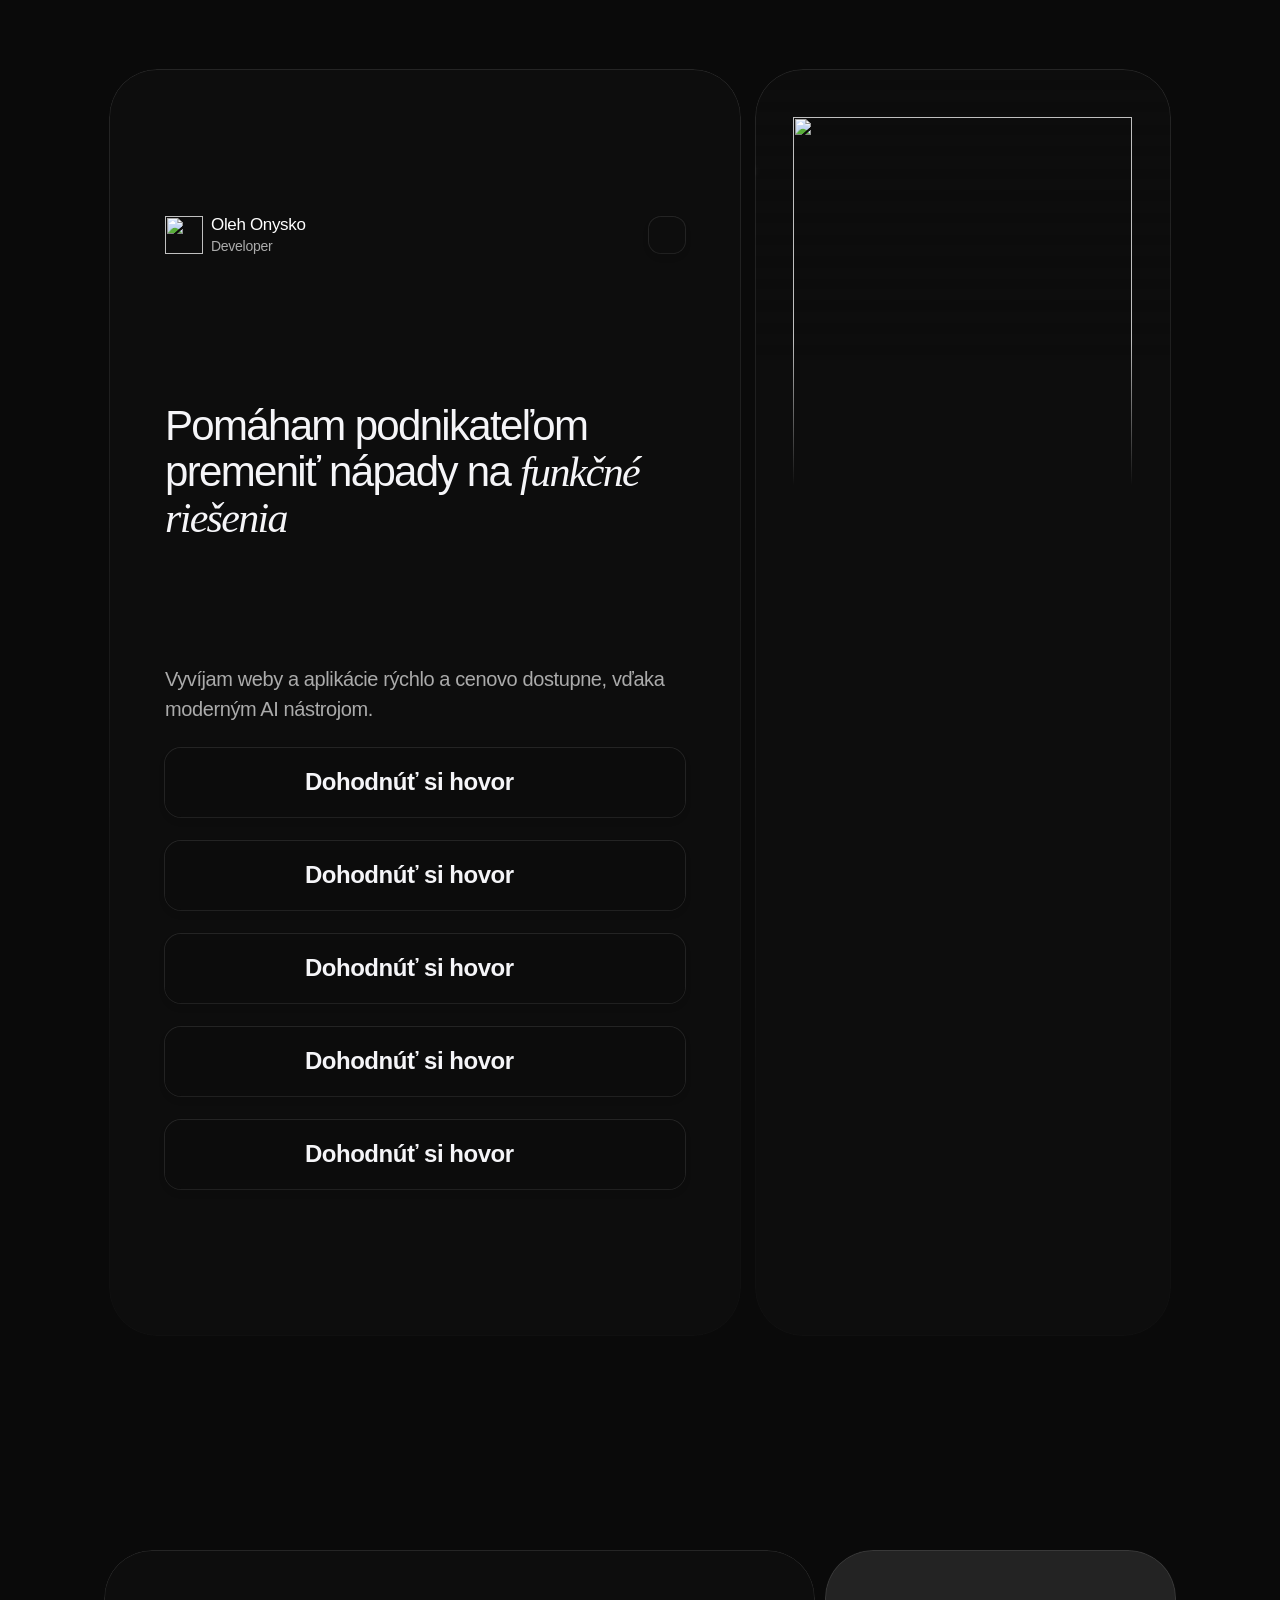
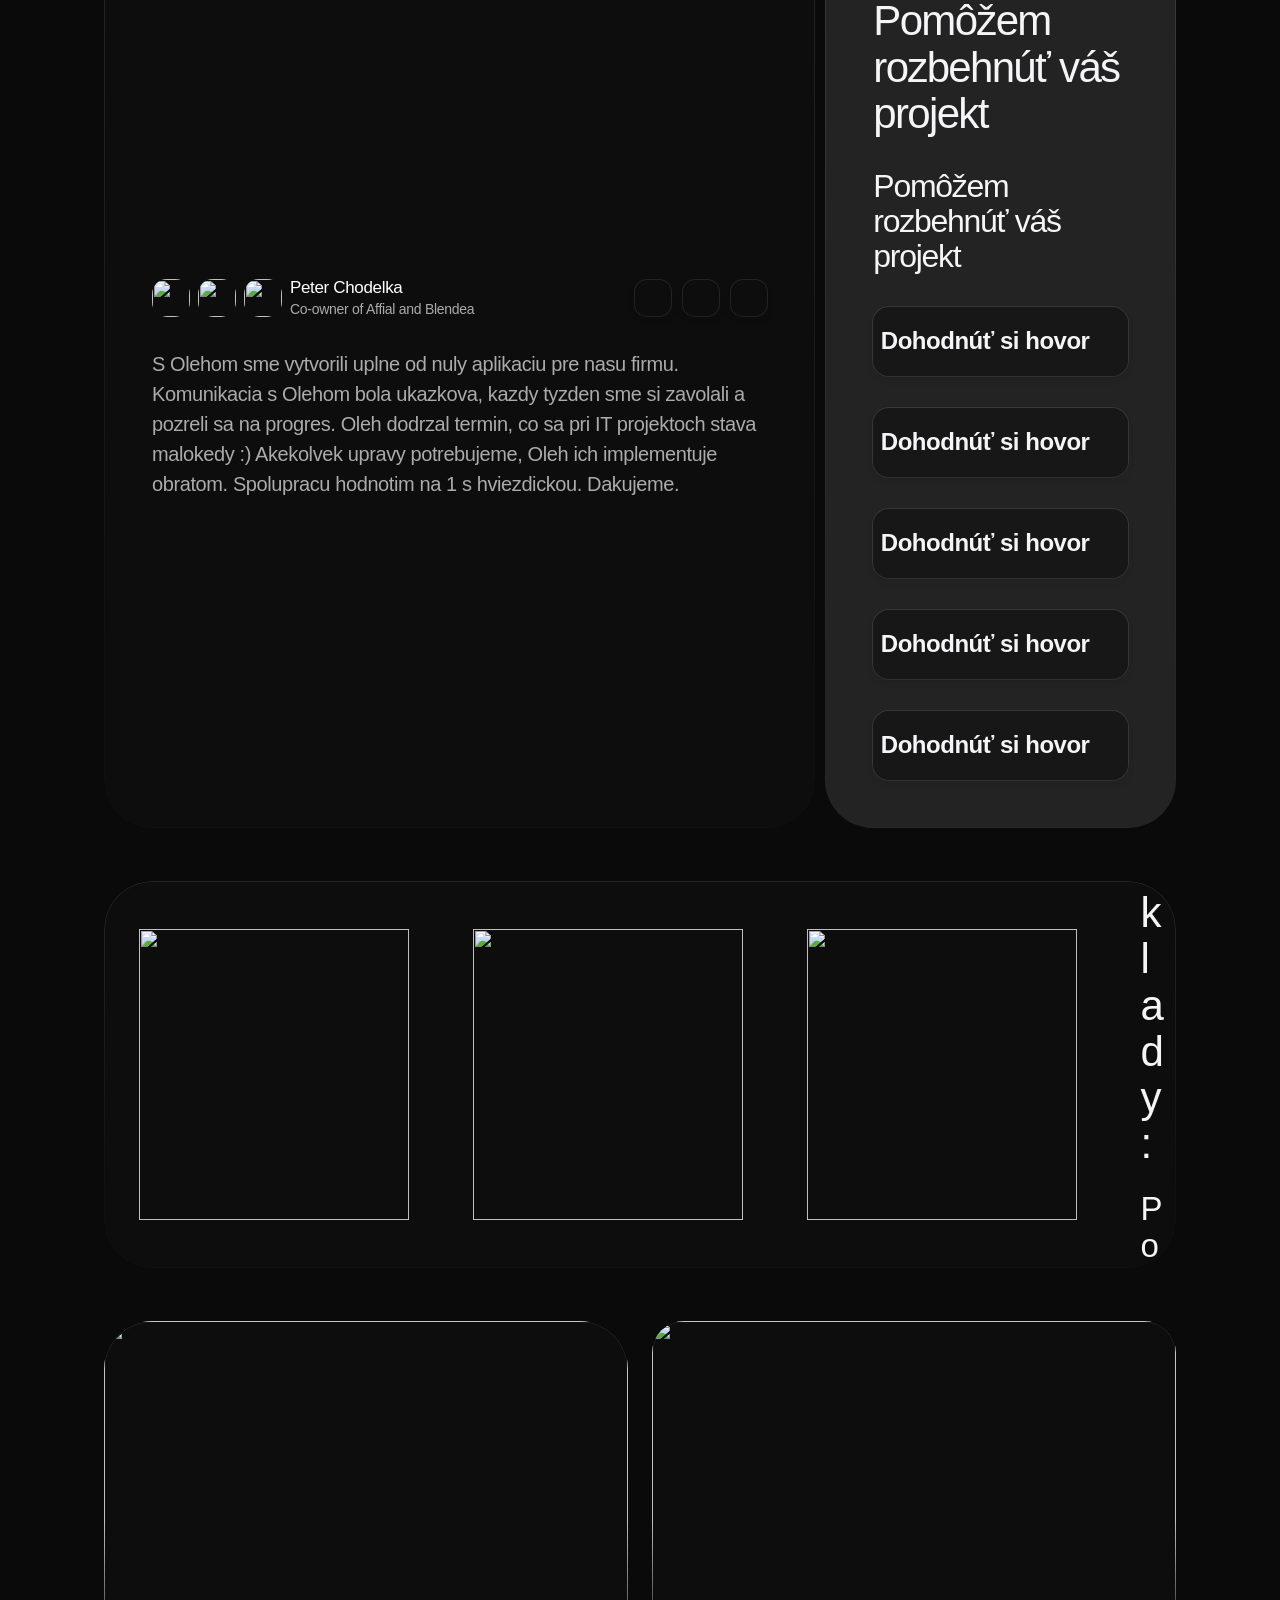
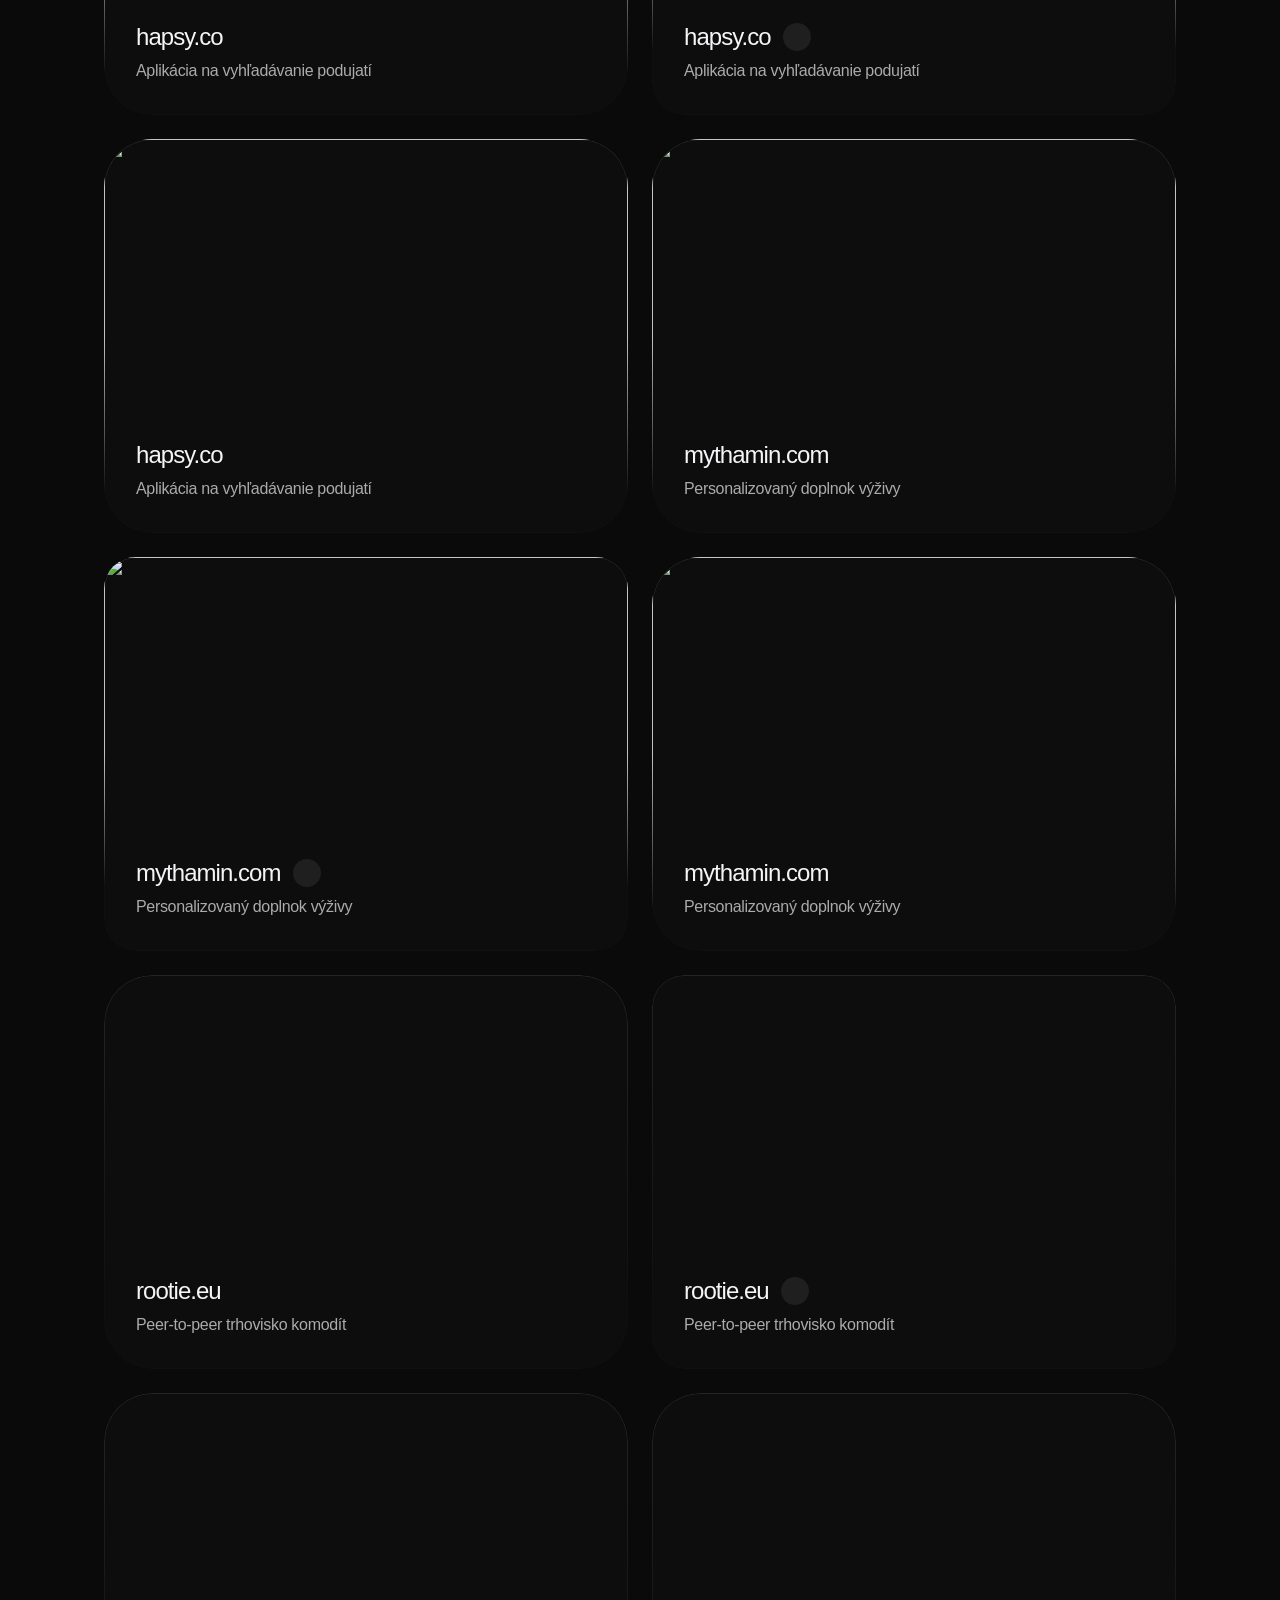
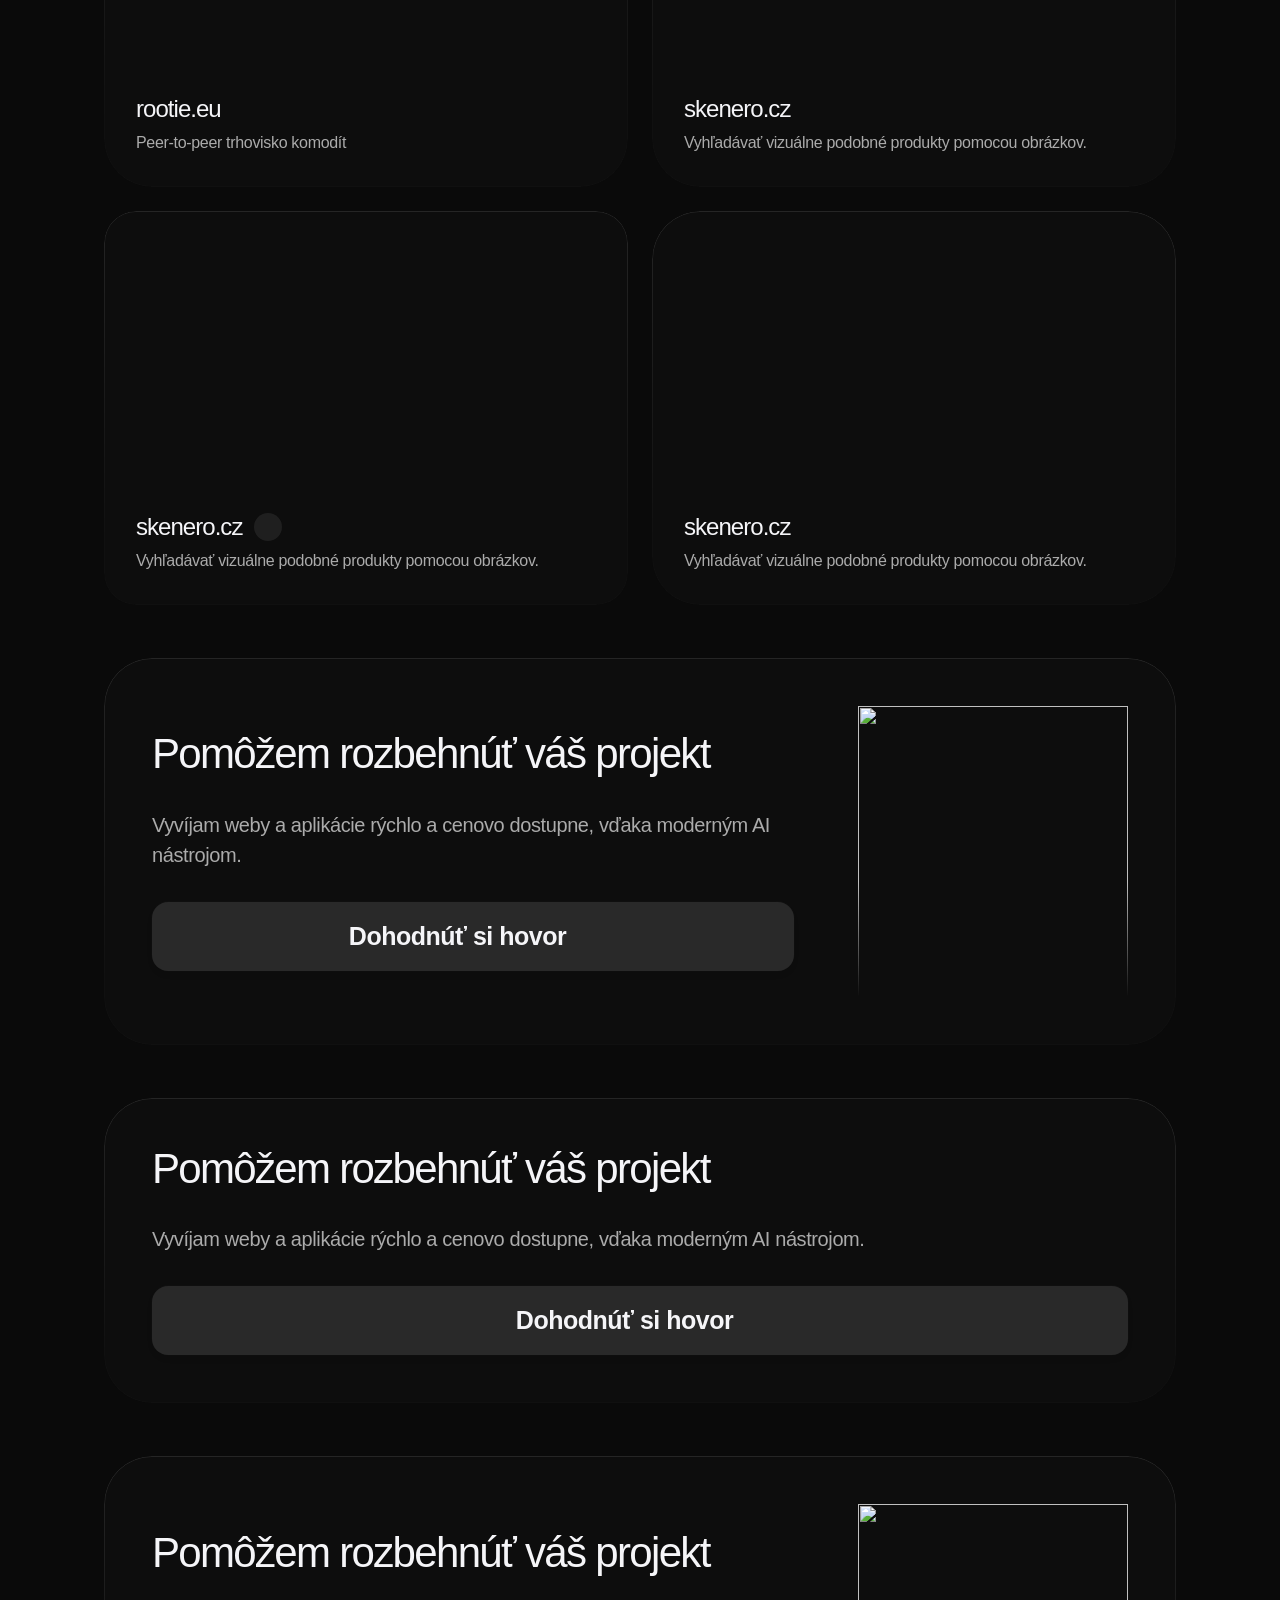
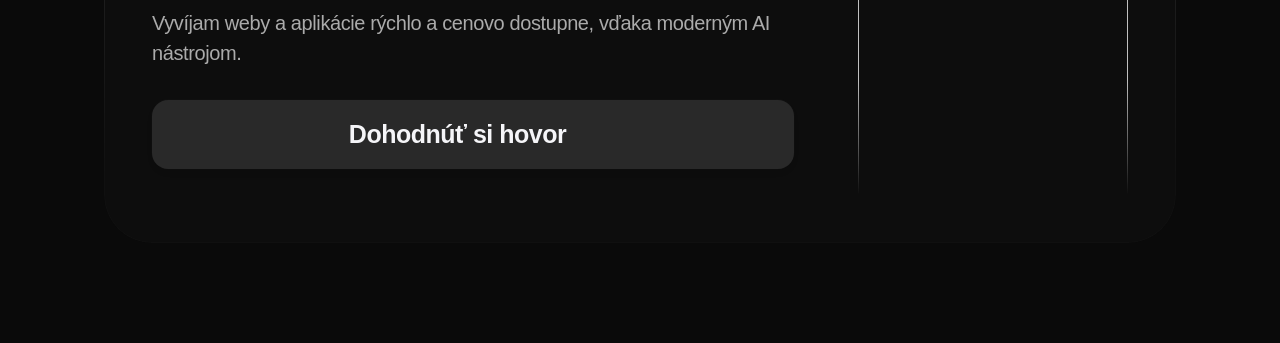
==== commit b1be3f9a: "Update site content with GTM and Clarity tracking" ====
--- a/index.html
+++ b/index.html
@@ -27,7 +27,7 @@
     <meta name="generator" content="Framer 99efa6a">
     <title>Rýchly a dostupný vývoj webov a aplikácií – Oleh Onysko</title>
     <meta name="description" content="Pomáham podnikateľom premeniť nápady na funkčné webstránky a aplikácie. Vytvorím vám riešenie na mieru rýchlo, cenovo dostupne a pomocou moderných AI nástrojov. Dohodnite si bezplatný hovor.">
-    <meta name="framer-search-index" content="https://framerusercontent.com/sites/4ncNaPnnj9u6DO1M90SjGu/searchIndex-2ifmiwLmDfuB.json">
+    <meta name="framer-search-index" content="https://framerusercontent.com/sites/4ncNaPnnj9u6DO1M90SjGu/searchIndex-Iq4IC-QyOCsq.json">
     <meta name="framer-html-plugin" content="disable">
     <link href="https://framerusercontent.com/images/pNet0oVBbO27R3tBsc1EhDeYqg.png" rel="icon" media="(prefers-color-scheme: light)">
     <link href="https://framerusercontent.com/images/pNet0oVBbO27R3tBsc1EhDeYqg.png" rel="icon" media="(prefers-color-scheme: dark)">
@@ -44,7 +44,7 @@
     <meta name="twitter:image" content="https://framerusercontent.com/images/skZXtV6rZcm08QIY7cQZeSQqb4.png">
     
     <link href="https://fonts.gstatic.com" rel="preconnect" crossorigin>
-    <meta name="robots" content="max-image-preview:large"><style data-framer-breakpoint-css>@media(min-width: 1200px){.hidden-c638zg{display:none!important}}@media(min-width: 810px) and (max-width: 1199px){.hidden-1yrhpn{display:none!important}}@media(max-width: 809px){.hidden-bxkiar{display:none!important}}</style><style data-framer-css-ssr-minified data-framer-components="framer-lib-cursors-host framer-OzQyC PropertyOverrides framer-44QuK framer-5v2Ux framer-TpzmF framer-PMKWr framer-mTwSq framer-pVc8N">html,body,#main{margin:0;padding:0;box-sizing:border-box}:root{-webkit-font-smoothing:antialiased;-moz-osx-font-smoothing:grayscale}*{box-sizing:border-box;-webkit-font-smoothing:inherit}h1,h2,h3,h4,h5,h6,p,figure{margin:0}body,input,textarea,select,button{font-size:12px;font-family:sans-serif}body{--token-2aee546d-3daa-47ca-94b5-be82aed72a46: rgb(10, 10, 10);--token-5e8402e0-a3a5-4ffd-87e1-db65fd032b26: rgb(245, 245, 248);--token-2d34d26e-aa16-40b8-bb3d-911312dac5d2: rgb(171, 171, 171);--token-ed13dd87-efcd-4d28-b449-ce1f4c93eec1: rgb(13, 13, 13);--token-0737be48-eba6-4299-af9c-cc45281bf79f: rgba(255, 255, 255, .1);--token-0fff74c3-51e2-4124-a19d-17e7825d482a: rgb(41, 41, 41);--token-ed887b35-a80a-45e2-81ca-fef63dfdac41: rgb(255, 255, 255);--token-62c1168a-9621-427c-bc86-2c8d40de4f94: rgb(221, 229, 237);--token-dfe93ee4-ac04-463e-b665-e9f74da9733e: rgb(248, 250, 252);--token-d95c726a-a366-4db2-9090-a66c8a039a7d: rgb(61, 73, 91);--token-8e7cafd2-ffb1-41cc-be8e-e58b751cc7ed: rgb(38, 38, 38);--token-e1dafaa7-80ec-48d4-9301-d60305e76e0e: rgb(61, 61, 61);--token-198367bd-6584-44fb-be12-380ab1f897d2: rgb(12, 12, 12);--token-b2a9cffd-43ca-48f5-91cd-46ee23df9397: rgb(82, 98, 121);--token-95433b88-bc7c-4aba-80bf-01ac55c5e94a: rgb(28, 28, 28);--token-b5fdd0f0-7b94-4e2b-b9b9-8c526c6b4c39: rgb(92, 111, 137);--token-88b52e9e-d634-4a57-abde-e95bf4358302: rgb(244, 247, 249);--token-13d30b24-d5db-4030-bd27-6825948fe3f1: rgb(241, 244, 248)}#__framer-badge-container{position:fixed;bottom:0;padding:20px;width:100%;display:flex;justify-content:right;pointer-events:none;z-index:314159}.__framer-badge{pointer-events:auto}@font-face{font-family:Bricolage Grotesque;font-style:normal;font-weight:600;font-stretch:100%;font-display:swap;src:url(https://fonts.gstatic.com/s/bricolagegrotesque/v8/3y9H6as8bTXq_nANBjzKo3IeZx8z6up5BeSl5jBNz_19PpbpMXuECpwUxJBOm_OJWiawDFXplDs.woff2) format("woff2");unicode-range:U+0102-0103,U+0110-0111,U+0128-0129,U+0168-0169,U+01A0-01A1,U+01AF-01B0,U+0300-0301,U+0303-0304,U+0308-0309,U+0323,U+0329,U+1EA0-1EF9,U+20AB}@font-face{font-family:Bricolage Grotesque;font-style:normal;font-weight:600;font-stretch:100%;font-display:swap;src:url(https://fonts.gstatic.com/s/bricolagegrotesque/v8/3y9H6as8bTXq_nANBjzKo3IeZx8z6up5BeSl5jBNz_19PpbpMXuECpwUxJBOm_OJWiawDVXplDs.woff2) format("woff2");unicode-range:U+0100-02BA,U+02BD-02C5,U+02C7-02CC,U+02CE-02D7,U+02DD-02FF,U+0304,U+0308,U+0329,U+1D00-1DBF,U+1E00-1E9F,U+1EF2-1EFF,U+2020,U+20A0-20AB,U+20AD-20C0,U+2113,U+2C60-2C7F,U+A720-A7FF}@font-face{font-family:Bricolage Grotesque;font-style:normal;font-weight:600;font-stretch:100%;font-display:swap;src:url(https://fonts.gstatic.com/s/bricolagegrotesque/v8/3y9H6as8bTXq_nANBjzKo3IeZx8z6up5BeSl5jBNz_19PpbpMXuECpwUxJBOm_OJWiawA1Xp.woff2) format("woff2");unicode-range:U+0000-00FF,U+0131,U+0152-0153,U+02BB-02BC,U+02C6,U+02DA,U+02DC,U+0304,U+0308,U+0329,U+2000-206F,U+20AC,U+2122,U+2191,U+2193,U+2212,U+2215,U+FEFF,U+FFFD}@font-face{font-family:Bricolage Grotesque;font-style:normal;font-weight:700;font-stretch:100%;font-display:swap;src:url(https://fonts.gstatic.com/s/bricolagegrotesque/v8/3y9H6as8bTXq_nANBjzKo3IeZx8z6up5BeSl5jBNz_19PpbpMXuECpwUxJBOm_OJWiawDFXplDs.woff2) format("woff2");unicode-range:U+0102-0103,U+0110-0111,U+0128-0129,U+0168-0169,U+01A0-01A1,U+01AF-01B0,U+0300-0301,U+0303-0304,U+0308-0309,U+0323,U+0329,U+1EA0-1EF9,U+20AB}@font-face{font-family:Bricolage Grotesque;font-style:normal;font-weight:700;font-stretch:100%;font-display:swap;src:url(https://fonts.gstatic.com/s/bricolagegrotesque/v8/3y9H6as8bTXq_nANBjzKo3IeZx8z6up5BeSl5jBNz_19PpbpMXuECpwUxJBOm_OJWiawDVXplDs.woff2) format("woff2");unicode-range:U+0100-02BA,U+02BD-02C5,U+02C7-02CC,U+02CE-02D7,U+02DD-02FF,U+0304,U+0308,U+0329,U+1D00-1DBF,U+1E00-1E9F,U+1EF2-1EFF,U+2020,U+20A0-20AB,U+20AD-20C0,U+2113,U+2C60-2C7F,U+A720-A7FF}@font-face{font-family:Bricolage Grotesque;font-style:normal;font-weight:700;font-stretch:100%;font-display:swap;src:url(https://fonts.gstatic.com/s/bricolagegrotesque/v8/3y9H6as8bTXq_nANBjzKo3IeZx8z6up5BeSl5jBNz_19PpbpMXuECpwUxJBOm_OJWiawA1Xp.woff2) format("woff2");unicode-range:U+0000-00FF,U+0131,U+0152-0153,U+02BB-02BC,U+02C6,U+02DA,U+02DC,U+0304,U+0308,U+0329,U+2000-206F,U+20AC,U+2122,U+2191,U+2193,U+2212,U+2215,U+FEFF,U+FFFD}@font-face{font-family:Bricolage Grotesque;font-style:normal;font-weight:800;font-stretch:100%;font-display:swap;src:url(https://fonts.gstatic.com/s/bricolagegrotesque/v8/3y9H6as8bTXq_nANBjzKo3IeZx8z6up5BeSl5jBNz_19PpbpMXuECpwUxJBOm_OJWiawDFXplDs.woff2) format("woff2");unicode-range:U+0102-0103,U+0110-0111,U+0128-0129,U+0168-0169,U+01A0-01A1,U+01AF-01B0,U+0300-0301,U+0303-0304,U+0308-0309,U+0323,U+0329,U+1EA0-1EF9,U+20AB}@font-face{font-family:Bricolage Grotesque;font-style:normal;font-weight:800;font-stretch:100%;font-display:swap;src:url(https://fonts.gstatic.com/s/bricolagegrotesque/v8/3y9H6as8bTXq_nANBjzKo3IeZx8z6up5BeSl5jBNz_19PpbpMXuECpwUxJBOm_OJWiawDVXplDs.woff2) format("woff2");unicode-range:U+0100-02BA,U+02BD-02C5,U+02C7-02CC,U+02CE-02D7,U+02DD-02FF,U+0304,U+0308,U+0329,U+1D00-1DBF,U+1E00-1E9F,U+1EF2-1EFF,U+2020,U+20A0-20AB,U+20AD-20C0,U+2113,U+2C60-2C7F,U+A720-A7FF}@font-face{font-family:Bricolage Grotesque;font-style:normal;font-weight:800;font-stretch:100%;font-display:swap;src:url(https://fonts.gstatic.com/s/bricolagegrotesque/v8/3y9H6as8bTXq_nANBjzKo3IeZx8z6up5BeSl5jBNz_19PpbpMXuECpwUxJBOm_OJWiawA1Xp.woff2) format("woff2");unicode-range:U+0000-00FF,U+0131,U+0152-0153,U+02BB-02BC,U+02C6,U+02DA,U+02DC,U+0304,U+0308,U+0329,U+2000-206F,U+20AC,U+2122,U+2191,U+2193,U+2212,U+2215,U+FEFF,U+FFFD}@font-face{font-family:"Instrument Serif";font-style:italic;font-weight:400;font-display:swap;src:url(https://fonts.gstatic.com/s/instrumentserif/v4/jizHRFtNs2ka5fXjeivQ4LroWlx-6zAjgn7MsNo.woff2) format("woff2");unicode-range:U+0100-02BA,U+02BD-02C5,U+02C7-02CC,U+02CE-02D7,U+02DD-02FF,U+0304,U+0308,U+0329,U+1D00-1DBF,U+1E00-1E9F,U+1EF2-1EFF,U+2020,U+20A0-20AB,U+20AD-20C0,U+2113,U+2C60-2C7F,U+A720-A7FF}@font-face{font-family:"Instrument Serif";font-style:italic;font-weight:400;font-display:swap;src:url(https://fonts.gstatic.com/s/instrumentserif/v4/jizHRFtNs2ka5fXjeivQ4LroWlx-6zAjjH7M.woff2) format("woff2");unicode-range:U+0000-00FF,U+0131,U+0152-0153,U+02BB-02BC,U+02C6,U+02DA,U+02DC,U+0304,U+0308,U+0329,U+2000-206F,U+20AC,U+2122,U+2191,U+2193,U+2212,U+2215,U+FEFF,U+FFFD}@font-face{font-family:Playfair Display;font-style:italic;font-weight:500;font-display:swap;src:url(https://fonts.gstatic.com/s/playfairdisplay/v37/nuFRD-vYSZviVYUb_rj3ij__anPXDTnCjmHKM4nYO7KN_pqTXtXA-W2r.woff2) format("woff2");unicode-range:U+0301,U+0400-045F,U+0490-0491,U+04B0-04B1,U+2116}@font-face{font-family:Playfair Display;font-style:italic;font-weight:500;font-display:swap;src:url(https://fonts.gstatic.com/s/playfairdisplay/v37/nuFRD-vYSZviVYUb_rj3ij__anPXDTnCjmHKM4nYO7KN_pqTXt7A-W2r.woff2) format("woff2");unicode-range:U+0102-0103,U+0110-0111,U+0128-0129,U+0168-0169,U+01A0-01A1,U+01AF-01B0,U+0300-0301,U+0303-0304,U+0308-0309,U+0323,U+0329,U+1EA0-1EF9,U+20AB}@font-face{font-family:Playfair Display;font-style:italic;font-weight:500;font-display:swap;src:url(https://fonts.gstatic.com/s/playfairdisplay/v37/nuFRD-vYSZviVYUb_rj3ij__anPXDTnCjmHKM4nYO7KN_pqTXt_A-W2r.woff2) format("woff2");unicode-range:U+0100-02BA,U+02BD-02C5,U+02C7-02CC,U+02CE-02D7,U+02DD-02FF,U+0304,U+0308,U+0329,U+1D00-1DBF,U+1E00-1E9F,U+1EF2-1EFF,U+2020,U+20A0-20AB,U+20AD-20C0,U+2113,U+2C60-2C7F,U+A720-A7FF}@font-face{font-family:Playfair Display;font-style:italic;font-weight:500;font-display:swap;src:url(https://fonts.gstatic.com/s/playfairdisplay/v37/nuFRD-vYSZviVYUb_rj3ij__anPXDTnCjmHKM4nYO7KN_pqTXtHA-Q.woff2) format("woff2");unicode-range:U+0000-00FF,U+0131,U+0152-0153,U+02BB-02BC,U+02C6,U+02DA,U+02DC,U+0304,U+0308,U+0329,U+2000-206F,U+20AC,U+2122,U+2191,U+2193,U+2212,U+2215,U+FEFF,U+FFFD}@font-face{font-family:Fragment Mono;font-style:normal;font-weight:400;font-display:block;src:url(https://fonts.gstatic.com/s/fragmentmono/v4/4iCr6K5wfMRRjxp0DA6-2CLnB45HhrUI.woff2) format("woff2");unicode-range:U+0460-052F,U+1C80-1C8A,U+20B4,U+2DE0-2DFF,U+A640-A69F,U+FE2E-FE2F}@font-face{font-family:Fragment Mono;font-style:normal;font-weight:400;font-display:block;src:url(https://fonts.gstatic.com/s/fragmentmono/v4/4iCr6K5wfMRRjxp0DA6-2CLnB41HhrUI.woff2) format("woff2");unicode-range:U+0100-02BA,U+02BD-02C5,U+02C7-02CC,U+02CE-02D7,U+02DD-02FF,U+0304,U+0308,U+0329,U+1D00-1DBF,U+1E00-1E9F,U+1EF2-1EFF,U+2020,U+20A0-20AB,U+20AD-20C0,U+2113,U+2C60-2C7F,U+A720-A7FF}@font-face{font-family:Fragment Mono;font-style:normal;font-weight:400;font-display:block;src:url(https://fonts.gstatic.com/s/fragmentmono/v4/4iCr6K5wfMRRjxp0DA6-2CLnB4NHhg.woff2) format("woff2");unicode-range:U+0000-00FF,U+0131,U+0152-0153,U+02BB-02BC,U+02C6,U+02DA,U+02DC,U+0304,U+0308,U+0329,U+2000-206F,U+20AC,U+2122,U+2191,U+2193,U+2212,U+2215,U+FEFF,U+FFFD}@font-face{font-family:Inter;src:url(https://framerusercontent.com/assets/5vvr9Vy74if2I6bQbJvbw7SY1pQ.woff2);font-display:swap;font-style:normal;font-weight:400;unicode-range:U+0460-052F,U+1C80-1C88,U+20B4,U+2DE0-2DFF,U+A640-A69F,U+FE2E-FE2F}@font-face{font-family:Inter;src:url(https://framerusercontent.com/assets/EOr0mi4hNtlgWNn9if640EZzXCo.woff2);font-display:swap;font-style:normal;font-weight:400;unicode-range:U+0301,U+0400-045F,U+0490-0491,U+04B0-04B1,U+2116}@font-face{font-family:Inter;src:url(https://framerusercontent.com/assets/Y9k9QrlZAqio88Klkmbd8VoMQc.woff2);font-display:swap;font-style:normal;font-weight:400;unicode-range:U+1F00-1FFF}@font-face{font-family:Inter;src:url(https://framerusercontent.com/assets/OYrD2tBIBPvoJXiIHnLoOXnY9M.woff2);font-display:swap;font-style:normal;font-weight:400;unicode-range:U+0370-03FF}@font-face{font-family:Inter;src:url(https://framerusercontent.com/assets/JeYwfuaPfZHQhEG8U5gtPDZ7WQ.woff2);font-display:swap;font-style:normal;font-weight:400;unicode-range:U+0100-024F,U+0259,U+1E00-1EFF,U+2020,U+20A0-20AB,U+20AD-20CF,U+2113,U+2C60-2C7F,U+A720-A7FF}@font-face{font-family:Inter;src:url(https://framerusercontent.com/assets/vQyevYAyHtARFwPqUzQGpnDs.woff2);font-display:swap;font-style:normal;font-weight:400;unicode-range:U+0000-00FF,U+0131,U+0152-0153,U+02BB-02BC,U+02C6,U+02DA,U+02DC,U+2000-206F,U+2074,U+20AC,U+2122,U+2191,U+2193,U+2212,U+2215,U+FEFF,U+FFFD}@font-face{font-family:Inter;src:url(https://framerusercontent.com/assets/b6Y37FthZeALduNqHicBT6FutY.woff2);font-display:swap;font-style:normal;font-weight:400;unicode-range:U+0102-0103,U+0110-0111,U+0128-0129,U+0168-0169,U+01A0-01A1,U+01AF-01B0,U+1EA0-1EF9,U+20AB}@font-face{font-family:Inter;src:url(https://framerusercontent.com/assets/NXxvFRoY5LDh3yCm7MEP2jqYk.woff2);font-display:block;font-style:normal;font-weight:100;unicode-range:U+0460-052F,U+1C80-1C88,U+20B4,U+2DE0-2DFF,U+A640-A69F,U+FE2E-FE2F}@font-face{font-family:Inter;src:url(https://framerusercontent.com/assets/5CcgcVyoWSqO1THBiISd6oCog.woff2);font-display:block;font-style:normal;font-weight:100;unicode-range:U+0301,U+0400-045F,U+0490-0491,U+04B0-04B1,U+2116}@font-face{font-family:Inter;src:url(https://framerusercontent.com/assets/MF544SVCvk3yNpLIz3pwDXFZPKM.woff2);font-display:block;font-style:normal;font-weight:100;unicode-range:U+1F00-1FFF}@font-face{font-family:Inter;src:url(https://framerusercontent.com/assets/TNtxudDBkAm2RXdtU3rvTBwoM.woff2);font-display:block;font-style:normal;font-weight:100;unicode-range:U+0370-03FF}@font-face{font-family:Inter;src:url(https://framerusercontent.com/assets/fIabp4VN5z7iJ3lNOz9qfNeQHc.woff2);font-display:block;font-style:normal;font-weight:100;unicode-range:U+0100-024F,U+0259,U+1E00-1EFF,U+2020,U+20A0-20AB,U+20AD-20CF,U+2113,U+2C60-2C7F,U+A720-A7FF}@font-face{font-family:Inter;src:url(https://framerusercontent.com/assets/YSOgKh50dqzzsXffetgcarlLHcI.woff2);font-display:block;font-style:normal;font-weight:100;unicode-range:U+0000-00FF,U+0131,U+0152-0153,U+02BB-02BC,U+02C6,U+02DA,U+02DC,U+2000-206F,U+2074,U+20AC,U+2122,U+2191,U+2193,U+2212,U+2215,U+FEFF,U+FFFD}@font-face{font-family:Inter;src:url(https://framerusercontent.com/assets/9iRSYClnXA0RMygyIn6yjjWXJw.woff2);font-display:block;font-style:normal;font-weight:100;unicode-range:U+0102-0103,U+0110-0111,U+0128-0129,U+0168-0169,U+01A0-01A1,U+01AF-01B0,U+1EA0-1EF9,U+20AB}@font-face{font-family:Inter;src:url(https://framerusercontent.com/assets/MVhJhYeDWxeyqT939zMNyw9p8.woff2);font-display:block;font-style:normal;font-weight:200;unicode-range:U+0460-052F,U+1C80-1C88,U+20B4,U+2DE0-2DFF,U+A640-A69F,U+FE2E-FE2F}@font-face{font-family:Inter;src:url(https://framerusercontent.com/assets/WXQXYfAQJIi2pCJACAfWWXfIDqI.woff2);font-display:block;font-style:normal;font-weight:200;unicode-range:U+0301,U+0400-045F,U+0490-0491,U+04B0-04B1,U+2116}@font-face{font-family:Inter;src:url(https://framerusercontent.com/assets/RJeJJARdrtNUtic58kOz7hIgBuE.woff2);font-display:block;font-style:normal;font-weight:200;unicode-range:U+1F00-1FFF}@font-face{font-family:Inter;src:url(https://framerusercontent.com/assets/4hBRAuM02i3fsxYDzyNvt5Az2so.woff2);font-display:block;font-style:normal;font-weight:200;unicode-range:U+0370-03FF}@font-face{font-family:Inter;src:url(https://framerusercontent.com/assets/fz1JbBffNGgK7BNUI1mmbFBlgA8.woff2);font-display:block;font-style:normal;font-weight:200;unicode-range:U+0100-024F,U+0259,U+1E00-1EFF,U+2020,U+20A0-20AB,U+20AD-20CF,U+2113,U+2C60-2C7F,U+A720-A7FF}@font-face{font-family:Inter;src:url(https://framerusercontent.com/assets/hgmI3sEShaw5UU738TAjDBQPH0.woff2);font-display:block;font-style:normal;font-weight:200;unicode-range:U+0000-00FF,U+0131,U+0152-0153,U+02BB-02BC,U+02C6,U+02DA,U+02DC,U+2000-206F,U+2074,U+20AC,U+2122,U+2191,U+2193,U+2212,U+2215,U+FEFF,U+FFFD}@font-face{font-family:Inter;src:url(https://framerusercontent.com/assets/eIZyQwIlHYR0mnMSneEDMtqBPgw.woff2);font-display:block;font-style:normal;font-weight:200;unicode-range:U+0102-0103,U+0110-0111,U+0128-0129,U+0168-0169,U+01A0-01A1,U+01AF-01B0,U+1EA0-1EF9,U+20AB}@font-face{font-family:Inter;src:url(https://framerusercontent.com/assets/BkDpl4ghaqvMi1btKFyG2tdbec.woff2);font-display:swap;font-style:normal;font-weight:300;unicode-range:U+0460-052F,U+1C80-1C88,U+20B4,U+2DE0-2DFF,U+A640-A69F,U+FE2E-FE2F}@font-face{font-family:Inter;src:url(https://framerusercontent.com/assets/zAMK70AQRFSShJgUiaR5IiIhgzk.woff2);font-display:swap;font-style:normal;font-weight:300;unicode-range:U+0301,U+0400-045F,U+0490-0491,U+04B0-04B1,U+2116}@font-face{font-family:Inter;src:url(https://framerusercontent.com/assets/IETjvc5qzUaRoaruDpPSwCUM8.woff2);font-display:swap;font-style:normal;font-weight:300;unicode-range:U+1F00-1FFF}@font-face{font-family:Inter;src:url(https://framerusercontent.com/assets/oLCoaT3ioA0fHdJnWR9W6k7NY.woff2);font-display:swap;font-style:normal;font-weight:300;unicode-range:U+0370-03FF}@font-face{font-family:Inter;src:url(https://framerusercontent.com/assets/Sj0PCHQSBjFmEp6NBWg6FNaKc.woff2);font-display:swap;font-style:normal;font-weight:300;unicode-range:U+0100-024F,U+0259,U+1E00-1EFF,U+2020,U+20A0-20AB,U+20AD-20CF,U+2113,U+2C60-2C7F,U+A720-A7FF}@font-face{font-family:Inter;src:url(https://framerusercontent.com/assets/v2q8JTTTs7McDMSEhnxAIBqd0.woff2);font-display:swap;font-style:normal;font-weight:300;unicode-range:U+0000-00FF,U+0131,U+0152-0153,U+02BB-02BC,U+02C6,U+02DA,U+02DC,U+2000-206F,U+2074,U+20AC,U+2122,U+2191,U+2193,U+2212,U+2215,U+FEFF,U+FFFD}@font-face{font-family:Inter;src:url(https://framerusercontent.com/assets/H4TfENUY1rh8R9UaSD6vngjJP3M.woff2);font-display:swap;font-style:normal;font-weight:300;unicode-range:U+0102-0103,U+0110-0111,U+0128-0129,U+0168-0169,U+01A0-01A1,U+01AF-01B0,U+1EA0-1EF9,U+20AB}@font-face{font-family:Inter;src:url(https://framerusercontent.com/assets/5A3Ce6C9YYmCjpQx9M4inSaKU.woff2);font-display:swap;font-style:normal;font-weight:500;unicode-range:U+0460-052F,U+1C80-1C88,U+20B4,U+2DE0-2DFF,U+A640-A69F,U+FE2E-FE2F}@font-face{font-family:Inter;src:url(https://framerusercontent.com/assets/Qx95Xyt0Ka3SGhinnbXIGpEIyP4.woff2);font-display:swap;font-style:normal;font-weight:500;unicode-range:U+0301,U+0400-045F,U+0490-0491,U+04B0-04B1,U+2116}@font-face{font-family:Inter;src:url(https://framerusercontent.com/assets/6mJuEAguuIuMog10gGvH5d3cl8.woff2);font-display:swap;font-style:normal;font-weight:500;unicode-range:U+1F00-1FFF}@font-face{font-family:Inter;src:url(https://framerusercontent.com/assets/xYYWaj7wCU5zSQH0eXvSaS19wo.woff2);font-display:swap;font-style:normal;font-weight:500;unicode-range:U+0370-03FF}@font-face{font-family:Inter;src:url(https://framerusercontent.com/assets/otTaNuNpVK4RbdlT7zDDdKvQBA.woff2);font-display:swap;font-style:normal;font-weight:500;unicode-range:U+0100-024F,U+0259,U+1E00-1EFF,U+2020,U+20A0-20AB,U+20AD-20CF,U+2113,U+2C60-2C7F,U+A720-A7FF}@font-face{font-family:Inter;src:url(https://framerusercontent.com/assets/d3tHnaQIAeqiE5hGcRw4mmgWYU.woff2);font-display:swap;font-style:normal;font-weight:500;unicode-range:U+0000-00FF,U+0131,U+0152-0153,U+02BB-02BC,U+02C6,U+02DA,U+02DC,U+2000-206F,U+2074,U+20AC,U+2122,U+2191,U+2193,U+2212,U+2215,U+FEFF,U+FFFD}@font-face{font-family:Inter;src:url(https://framerusercontent.com/assets/DolVirEGb34pEXEp8t8FQBSK4.woff2);font-display:swap;font-style:normal;font-weight:500;unicode-range:U+0102-0103,U+0110-0111,U+0128-0129,U+0168-0169,U+01A0-01A1,U+01AF-01B0,U+1EA0-1EF9,U+20AB}@font-face{font-family:Inter;src:url(https://framerusercontent.com/assets/hyOgCu0Xnghbimh0pE8QTvtt2AU.woff2);font-display:swap;font-style:normal;font-weight:600;unicode-range:U+0460-052F,U+1C80-1C88,U+20B4,U+2DE0-2DFF,U+A640-A69F,U+FE2E-FE2F}@font-face{font-family:Inter;src:url(https://framerusercontent.com/assets/NeGmSOXrPBfEFIy5YZeHq17LEDA.woff2);font-display:swap;font-style:normal;font-weight:600;unicode-range:U+0301,U+0400-045F,U+0490-0491,U+04B0-04B1,U+2116}@font-face{font-family:Inter;src:url(https://framerusercontent.com/assets/oYaAX5himiTPYuN8vLWnqBbfD2s.woff2);font-display:swap;font-style:normal;font-weight:600;unicode-range:U+1F00-1FFF}@font-face{font-family:Inter;src:url(https://framerusercontent.com/assets/lEJLP4R0yuCaMCjSXYHtJw72M.woff2);font-display:swap;font-style:normal;font-weight:600;unicode-range:U+0370-03FF}@font-face{font-family:Inter;src:url(https://framerusercontent.com/assets/cRJyLNuTJR5jbyKzGi33wU9cqIQ.woff2);font-display:swap;font-style:normal;font-weight:600;unicode-range:U+0100-024F,U+0259,U+1E00-1EFF,U+2020,U+20A0-20AB,U+20AD-20CF,U+2113,U+2C60-2C7F,U+A720-A7FF}@font-face{font-family:Inter;src:url(https://framerusercontent.com/assets/1ZFS7N918ojhhd0nQWdj3jz4w.woff2);font-display:swap;font-style:normal;font-weight:600;unicode-range:U+0000-00FF,U+0131,U+0152-0153,U+02BB-02BC,U+02C6,U+02DA,U+02DC,U+2000-206F,U+2074,U+20AC,U+2122,U+2191,U+2193,U+2212,U+2215,U+FEFF,U+FFFD}@font-face{font-family:Inter;src:url(https://framerusercontent.com/assets/A0Wcc7NgXMjUuFdquHDrIZpzZw0.woff2);font-display:swap;font-style:normal;font-weight:600;unicode-range:U+0102-0103,U+0110-0111,U+0128-0129,U+0168-0169,U+01A0-01A1,U+01AF-01B0,U+1EA0-1EF9,U+20AB}@font-face{font-family:Inter;src:url(https://framerusercontent.com/assets/DpPBYI0sL4fYLgAkX8KXOPVt7c.woff2);font-display:swap;font-style:normal;font-weight:700;unicode-range:U+0460-052F,U+1C80-1C88,U+20B4,U+2DE0-2DFF,U+A640-A69F,U+FE2E-FE2F}@font-face{font-family:Inter;src:url(https://framerusercontent.com/assets/4RAEQdEOrcnDkhHiiCbJOw92Lk.woff2);font-display:swap;font-style:normal;font-weight:700;unicode-range:U+0301,U+0400-045F,U+0490-0491,U+04B0-04B1,U+2116}@font-face{font-family:Inter;src:url(https://framerusercontent.com/assets/1K3W8DizY3v4emK8Mb08YHxTbs.woff2);font-display:swap;font-style:normal;font-weight:700;unicode-range:U+1F00-1FFF}@font-face{font-family:Inter;src:url(https://framerusercontent.com/assets/tUSCtfYVM1I1IchuyCwz9gDdQ.woff2);font-display:swap;font-style:normal;font-weight:700;unicode-range:U+0370-03FF}@font-face{font-family:Inter;src:url(https://framerusercontent.com/assets/VgYFWiwsAC5OYxAycRXXvhze58.woff2);font-display:swap;font-style:normal;font-weight:700;unicode-range:U+0100-024F,U+0259,U+1E00-1EFF,U+2020,U+20A0-20AB,U+20AD-20CF,U+2113,U+2C60-2C7F,U+A720-A7FF}@font-face{font-family:Inter;src:url(https://framerusercontent.com/assets/DXD0Q7LSl7HEvDzucnyLnGBHM.woff2);font-display:swap;font-style:normal;font-weight:700;unicode-range:U+0000-00FF,U+0131,U+0152-0153,U+02BB-02BC,U+02C6,U+02DA,U+02DC,U+2000-206F,U+2074,U+20AC,U+2122,U+2191,U+2193,U+2212,U+2215,U+FEFF,U+FFFD}@font-face{font-family:Inter;src:url(https://framerusercontent.com/assets/GIryZETIX4IFypco5pYZONKhJIo.woff2);font-display:swap;font-style:normal;font-weight:700;unicode-range:U+0102-0103,U+0110-0111,U+0128-0129,U+0168-0169,U+01A0-01A1,U+01AF-01B0,U+1EA0-1EF9,U+20AB}@font-face{font-family:Inter;src:url(https://framerusercontent.com/assets/PONfPc6h4EPYwJliXQBmjVx7QxI.woff2);font-display:swap;font-style:normal;font-weight:800;unicode-range:U+0460-052F,U+1C80-1C88,U+20B4,U+2DE0-2DFF,U+A640-A69F,U+FE2E-FE2F}@font-face{font-family:Inter;src:url(https://framerusercontent.com/assets/zsnJN7Z1wdzUvepJniD3rbvJIyU.woff2);font-display:swap;font-style:normal;font-weight:800;unicode-range:U+0301,U+0400-045F,U+0490-0491,U+04B0-04B1,U+2116}@font-face{font-family:Inter;src:url(https://framerusercontent.com/assets/UrzZBOy7RyJEWAZGduzOeHiHuY.woff2);font-display:swap;font-style:normal;font-weight:800;unicode-range:U+1F00-1FFF}@font-face{font-family:Inter;src:url(https://framerusercontent.com/assets/996sR9SfSDuYELz8oHhDOcErkY.woff2);font-display:swap;font-style:normal;font-weight:800;unicode-range:U+0370-03FF}@font-face{font-family:Inter;src:url(https://framerusercontent.com/assets/ftN1HpyPVJEoEb4q36SOrNdLXU.woff2);font-display:swap;font-style:normal;font-weight:800;unicode-range:U+0100-024F,U+0259,U+1E00-1EFF,U+2020,U+20A0-20AB,U+20AD-20CF,U+2113,U+2C60-2C7F,U+A720-A7FF}@font-face{font-family:Inter;src:url(https://framerusercontent.com/assets/jN39PDxZWEwjG7Csryx3JN2r2Y.woff2);font-display:swap;font-style:normal;font-weight:800;unicode-range:U+0000-00FF,U+0131,U+0152-0153,U+02BB-02BC,U+02C6,U+02DA,U+02DC,U+2000-206F,U+2074,U+20AC,U+2122,U+2191,U+2193,U+2212,U+2215,U+FEFF,U+FFFD}@font-face{font-family:Inter;src:url(https://framerusercontent.com/assets/JAur4lGGSGRGyrFi59JSIKqVgU.woff2);font-display:swap;font-style:normal;font-weight:800;unicode-range:U+0102-0103,U+0110-0111,U+0128-0129,U+0168-0169,U+01A0-01A1,U+01AF-01B0,U+1EA0-1EF9,U+20AB}@font-face{font-family:Inter;src:url(https://framerusercontent.com/assets/mkY5Sgyq51ik0AMrSBwhm9DJg.woff2);font-display:block;font-style:normal;font-weight:900;unicode-range:U+0460-052F,U+1C80-1C88,U+20B4,U+2DE0-2DFF,U+A640-A69F,U+FE2E-FE2F}@font-face{font-family:Inter;src:url(https://framerusercontent.com/assets/X5hj6qzcHUYv7h1390c8Rhm6550.woff2);font-display:block;font-style:normal;font-weight:900;unicode-range:U+0301,U+0400-045F,U+0490-0491,U+04B0-04B1,U+2116}@font-face{font-family:Inter;src:url(https://framerusercontent.com/assets/gQhNpS3tN86g8RcVKYUUaKt2oMQ.woff2);font-display:block;font-style:normal;font-weight:900;unicode-range:U+1F00-1FFF}@font-face{font-family:Inter;src:url(https://framerusercontent.com/assets/cugnVhSraaRyANCaUtI5FV17wk.woff2);font-display:block;font-style:normal;font-weight:900;unicode-range:U+0370-03FF}@font-face{font-family:Inter;src:url(https://framerusercontent.com/assets/5HcVoGak8k5agFJSaKa4floXVu0.woff2);font-display:block;font-style:normal;font-weight:900;unicode-range:U+0100-024F,U+0259,U+1E00-1EFF,U+2020,U+20A0-20AB,U+20AD-20CF,U+2113,U+2C60-2C7F,U+A720-A7FF}@font-face{font-family:Inter;src:url(https://framerusercontent.com/assets/jn4BtSPLlS0NDp1KiFAtFKiiY0o.woff2);font-display:block;font-style:normal;font-weight:900;unicode-range:U+0000-00FF,U+0131,U+0152-0153,U+02BB-02BC,U+02C6,U+02DA,U+02DC,U+2000-206F,U+2074,U+20AC,U+2122,U+2191,U+2193,U+2212,U+2215,U+FEFF,U+FFFD}@font-face{font-family:Inter;src:url(https://framerusercontent.com/assets/P2Bw01CtL0b9wqygO0sSVogWbo.woff2);font-display:block;font-style:normal;font-weight:900;unicode-range:U+0102-0103,U+0110-0111,U+0128-0129,U+0168-0169,U+01A0-01A1,U+01AF-01B0,U+1EA0-1EF9,U+20AB}@font-face{font-family:Inter;src:url(https://framerusercontent.com/assets/YJsHMqeEm0oDHuxRTVCwg5eZuo.woff2);font-display:block;font-style:italic;font-weight:100;unicode-range:U+0460-052F,U+1C80-1C88,U+20B4,U+2DE0-2DFF,U+A640-A69F,U+FE2E-FE2F}@font-face{font-family:Inter;src:url(https://framerusercontent.com/assets/oJJMyJlDykMObEyb5VexHSxd24.woff2);font-display:block;font-style:italic;font-weight:100;unicode-range:U+0301,U+0400-045F,U+0490-0491,U+04B0-04B1,U+2116}@font-face{font-family:Inter;src:url(https://framerusercontent.com/assets/IpeaX0WzLaonj68howNZg4SJJaY.woff2);font-display:block;font-style:italic;font-weight:100;unicode-range:U+1F00-1FFF}@font-face{font-family:Inter;src:url(https://framerusercontent.com/assets/KCj1bV3vDXY5OLHttTeRYcu9J8.woff2);font-display:block;font-style:italic;font-weight:100;unicode-range:U+0370-03FF}@font-face{font-family:Inter;src:url(https://framerusercontent.com/assets/biaVHhOprxbHaR3dIP7Z8cYurHg.woff2);font-display:block;font-style:italic;font-weight:100;unicode-range:U+0100-024F,U+0259,U+1E00-1EFF,U+2020,U+20A0-20AB,U+20AD-20CF,U+2113,U+2C60-2C7F,U+A720-A7FF}@font-face{font-family:Inter;src:url(https://framerusercontent.com/assets/BpOIEy4nYtcp1RwqOtwAgi2EiDE.woff2);font-display:block;font-style:italic;font-weight:100;unicode-range:U+0000-00FF,U+0131,U+0152-0153,U+02BB-02BC,U+02C6,U+02DA,U+02DC,U+2000-206F,U+2074,U+20AC,U+2122,U+2191,U+2193,U+2212,U+2215,U+FEFF,U+FFFD}@font-face{font-family:Inter;src:url(https://framerusercontent.com/assets/gNa011yWpVpNFgUhhSlDX8nUiPQ.woff2);font-display:block;font-style:italic;font-weight:100;unicode-range:U+0102-0103,U+0110-0111,U+0128-0129,U+0168-0169,U+01A0-01A1,U+01AF-01B0,U+1EA0-1EF9,U+20AB}@font-face{font-family:Inter;src:url(https://framerusercontent.com/assets/vpq17U0WM26sBGHgq9jnrUmUf8.woff2);font-display:block;font-style:italic;font-weight:200;unicode-range:U+0460-052F,U+1C80-1C88,U+20B4,U+2DE0-2DFF,U+A640-A69F,U+FE2E-FE2F}@font-face{font-family:Inter;src:url(https://framerusercontent.com/assets/bNYh7lNMEpOegeRYAtyGel1WqBE.woff2);font-display:block;font-style:italic;font-weight:200;unicode-range:U+0301,U+0400-045F,U+0490-0491,U+04B0-04B1,U+2116}@font-face{font-family:Inter;src:url(https://framerusercontent.com/assets/FBzcXZYmdulcZC0z278U6o0cw.woff2);font-display:block;font-style:italic;font-weight:200;unicode-range:U+1F00-1FFF}@font-face{font-family:Inter;src:url(https://framerusercontent.com/assets/ua60IRqWK94xCrq0SC639Hbsdjg.woff2);font-display:block;font-style:italic;font-weight:200;unicode-range:U+0370-03FF}@font-face{font-family:Inter;src:url(https://framerusercontent.com/assets/Pd8gNPn2dSCh4FyjWFw9PJysoQ.woff2);font-display:block;font-style:italic;font-weight:200;unicode-range:U+0100-024F,U+0259,U+1E00-1EFF,U+2020,U+20A0-20AB,U+20AD-20CF,U+2113,U+2C60-2C7F,U+A720-A7FF}@font-face{font-family:Inter;src:url(https://framerusercontent.com/assets/zpiI5DA3vCb3G2sqEyq9xqogo.woff2);font-display:block;font-style:italic;font-weight:200;unicode-range:U+0000-00FF,U+0131,U+0152-0153,U+02BB-02BC,U+02C6,U+02DA,U+02DC,U+2000-206F,U+2074,U+20AC,U+2122,U+2191,U+2193,U+2212,U+2215,U+FEFF,U+FFFD}@font-face{font-family:Inter;src:url(https://framerusercontent.com/assets/DtVQjTG8OGGKnwKYrMHRZVCyo.woff2);font-display:block;font-style:italic;font-weight:200;unicode-range:U+0102-0103,U+0110-0111,U+0128-0129,U+0168-0169,U+01A0-01A1,U+01AF-01B0,U+1EA0-1EF9,U+20AB}@font-face{font-family:Inter;src:url(https://framerusercontent.com/assets/YYB6GZmCWnZq3RWZOghuZIOxQY.woff2);font-display:swap;font-style:italic;font-weight:300;unicode-range:U+0460-052F,U+1C80-1C88,U+20B4,U+2DE0-2DFF,U+A640-A69F,U+FE2E-FE2F}@font-face{font-family:Inter;src:url(https://framerusercontent.com/assets/miJTzODdiyIr3tRo9KEoqXXk2PM.woff2);font-display:swap;font-style:italic;font-weight:300;unicode-range:U+0301,U+0400-045F,U+0490-0491,U+04B0-04B1,U+2116}@font-face{font-family:Inter;src:url(https://framerusercontent.com/assets/6ZMhcggRFfEfbf7lncCpaUbA.woff2);font-display:swap;font-style:italic;font-weight:300;unicode-range:U+1F00-1FFF}@font-face{font-family:Inter;src:url(https://framerusercontent.com/assets/8sCN6PGUr4I8q5hC5twAXfcwqV0.woff2);font-display:swap;font-style:italic;font-weight:300;unicode-range:U+0370-03FF}@font-face{font-family:Inter;src:url(https://framerusercontent.com/assets/aUYDUTztS7anQw5JuwCncXeLOBY.woff2);font-display:swap;font-style:italic;font-weight:300;unicode-range:U+0100-024F,U+0259,U+1E00-1EFF,U+2020,U+20A0-20AB,U+20AD-20CF,U+2113,U+2C60-2C7F,U+A720-A7FF}@font-face{font-family:Inter;src:url(https://framerusercontent.com/assets/5mDAOkC5Wpzo7NkuE9oYfqlY2u4.woff2);font-display:swap;font-style:italic;font-weight:300;unicode-range:U+0000-00FF,U+0131,U+0152-0153,U+02BB-02BC,U+02C6,U+02DA,U+02DC,U+2000-206F,U+2074,U+20AC,U+2122,U+2191,U+2193,U+2212,U+2215,U+FEFF,U+FFFD}@font-face{font-family:Inter;src:url(https://framerusercontent.com/assets/yDiPvYxioBHsicnYxpPW35WQmx8.woff2);font-display:swap;font-style:italic;font-weight:300;unicode-range:U+0102-0103,U+0110-0111,U+0128-0129,U+0168-0169,U+01A0-01A1,U+01AF-01B0,U+1EA0-1EF9,U+20AB}@font-face{font-family:Inter;src:url(https://framerusercontent.com/assets/CfMzU8w2e7tHgF4T4rATMPuWosA.woff2);font-display:swap;font-style:italic;font-weight:400;unicode-range:U+0460-052F,U+1C80-1C88,U+20B4,U+2DE0-2DFF,U+A640-A69F,U+FE2E-FE2F}@font-face{font-family:Inter;src:url(https://framerusercontent.com/assets/867QObYax8ANsfX4TGEVU9YiCM.woff2);font-display:swap;font-style:italic;font-weight:400;unicode-range:U+0301,U+0400-045F,U+0490-0491,U+04B0-04B1,U+2116}@font-face{font-family:Inter;src:url(https://framerusercontent.com/assets/Oyn2ZbENFdnW7mt2Lzjk1h9Zb9k.woff2);font-display:swap;font-style:italic;font-weight:400;unicode-range:U+1F00-1FFF}@font-face{font-family:Inter;src:url(https://framerusercontent.com/assets/cdAe8hgZ1cMyLu9g005pAW3xMo.woff2);font-display:swap;font-style:italic;font-weight:400;unicode-range:U+0370-03FF}@font-face{font-family:Inter;src:url(https://framerusercontent.com/assets/DOfvtmE1UplCq161m6Hj8CSQYg.woff2);font-display:swap;font-style:italic;font-weight:400;unicode-range:U+0100-024F,U+0259,U+1E00-1EFF,U+2020,U+20A0-20AB,U+20AD-20CF,U+2113,U+2C60-2C7F,U+A720-A7FF}@font-face{font-family:Inter;src:url(https://framerusercontent.com/assets/vFzuJY0c65av44uhEKB6vyjFMg.woff2);font-display:swap;font-style:italic;font-weight:400;unicode-range:U+0000-00FF,U+0131,U+0152-0153,U+02BB-02BC,U+02C6,U+02DA,U+02DC,U+2000-206F,U+2074,U+20AC,U+2122,U+2191,U+2193,U+2212,U+2215,U+FEFF,U+FFFD}@font-face{font-family:Inter;src:url(https://framerusercontent.com/assets/tKtBcDnBMevsEEJKdNGhhkLzYo.woff2);font-display:swap;font-style:italic;font-weight:400;unicode-range:U+0102-0103,U+0110-0111,U+0128-0129,U+0168-0169,U+01A0-01A1,U+01AF-01B0,U+1EA0-1EF9,U+20AB}@font-face{font-family:Inter;src:url(https://framerusercontent.com/assets/khkJkwSL66WFg8SX6Wa726c.woff2);font-display:swap;font-style:italic;font-weight:500;unicode-range:U+0460-052F,U+1C80-1C88,U+20B4,U+2DE0-2DFF,U+A640-A69F,U+FE2E-FE2F}@font-face{font-family:Inter;src:url(https://framerusercontent.com/assets/0E7IMbDzcGABpBwwqNEt60wU0w.woff2);font-display:swap;font-style:italic;font-weight:500;unicode-range:U+0301,U+0400-045F,U+0490-0491,U+04B0-04B1,U+2116}@font-face{font-family:Inter;src:url(https://framerusercontent.com/assets/NTJ0nQgIF0gcDelS14zQ9NR9Q.woff2);font-display:swap;font-style:italic;font-weight:500;unicode-range:U+1F00-1FFF}@font-face{font-family:Inter;src:url(https://framerusercontent.com/assets/QrcNhgEPfRl0LS8qz5Ln8olanl8.woff2);font-display:swap;font-style:italic;font-weight:500;unicode-range:U+0370-03FF}@font-face{font-family:Inter;src:url(https://framerusercontent.com/assets/JEXmejW8mXOYMtt0hyRg811kHac.woff2);font-display:swap;font-style:italic;font-weight:500;unicode-range:U+0100-024F,U+0259,U+1E00-1EFF,U+2020,U+20A0-20AB,U+20AD-20CF,U+2113,U+2C60-2C7F,U+A720-A7FF}@font-face{font-family:Inter;src:url(https://framerusercontent.com/assets/ksvR4VsLksjpSwnC2fPgHRNMw.woff2);font-display:swap;font-style:italic;font-weight:500;unicode-range:U+0000-00FF,U+0131,U+0152-0153,U+02BB-02BC,U+02C6,U+02DA,U+02DC,U+2000-206F,U+2074,U+20AC,U+2122,U+2191,U+2193,U+2212,U+2215,U+FEFF,U+FFFD}@font-face{font-family:Inter;src:url(https://framerusercontent.com/assets/uy9s0iWuxiNnVt8EpTI3gzohpwo.woff2);font-display:swap;font-style:italic;font-weight:500;unicode-range:U+0102-0103,U+0110-0111,U+0128-0129,U+0168-0169,U+01A0-01A1,U+01AF-01B0,U+1EA0-1EF9,U+20AB}@font-face{font-family:Inter;src:url(https://framerusercontent.com/assets/vxBnBhH8768IFAXAb4Qf6wQHKs.woff2);font-display:swap;font-style:italic;font-weight:600;unicode-range:U+0460-052F,U+1C80-1C88,U+20B4,U+2DE0-2DFF,U+A640-A69F,U+FE2E-FE2F}@font-face{font-family:Inter;src:url(https://framerusercontent.com/assets/zSsEuoJdh8mcFVk976C05ZfQr8.woff2);font-display:swap;font-style:italic;font-weight:600;unicode-range:U+0301,U+0400-045F,U+0490-0491,U+04B0-04B1,U+2116}@font-face{font-family:Inter;src:url(https://framerusercontent.com/assets/b8ezwLrN7h2AUoPEENcsTMVJ0.woff2);font-display:swap;font-style:italic;font-weight:600;unicode-range:U+1F00-1FFF}@font-face{font-family:Inter;src:url(https://framerusercontent.com/assets/mvNEIBLyHbscgHtwfsByjXUz3XY.woff2);font-display:swap;font-style:italic;font-weight:600;unicode-range:U+0370-03FF}@font-face{font-family:Inter;src:url(https://framerusercontent.com/assets/6FI2EneKzM3qBy5foOZXey7coCA.woff2);font-display:swap;font-style:italic;font-weight:600;unicode-range:U+0100-024F,U+0259,U+1E00-1EFF,U+2020,U+20A0-20AB,U+20AD-20CF,U+2113,U+2C60-2C7F,U+A720-A7FF}@font-face{font-family:Inter;src:url(https://framerusercontent.com/assets/qrVgiXNd6RuQjETYQiVQ9nqCk.woff2);font-display:swap;font-style:italic;font-weight:600;unicode-range:U+0000-00FF,U+0131,U+0152-0153,U+02BB-02BC,U+02C6,U+02DA,U+02DC,U+2000-206F,U+2074,U+20AC,U+2122,U+2191,U+2193,U+2212,U+2215,U+FEFF,U+FFFD}@font-face{font-family:Inter;src:url(https://framerusercontent.com/assets/NHHeAKJVP0ZWHk5YZnQQChIsBM.woff2);font-display:swap;font-style:italic;font-weight:600;unicode-range:U+0102-0103,U+0110-0111,U+0128-0129,U+0168-0169,U+01A0-01A1,U+01AF-01B0,U+1EA0-1EF9,U+20AB}@font-face{font-family:Inter;src:url(https://framerusercontent.com/assets/H89BbHkbHDzlxZzxi8uPzTsp90.woff2);font-display:swap;font-style:italic;font-weight:700;unicode-range:U+0460-052F,U+1C80-1C88,U+20B4,U+2DE0-2DFF,U+A640-A69F,U+FE2E-FE2F}@font-face{font-family:Inter;src:url(https://framerusercontent.com/assets/u6gJwDuwB143kpNK1T1MDKDWkMc.woff2);font-display:swap;font-style:italic;font-weight:700;unicode-range:U+0301,U+0400-045F,U+0490-0491,U+04B0-04B1,U+2116}@font-face{font-family:Inter;src:url(https://framerusercontent.com/assets/43sJ6MfOPh1LCJt46OvyDuSbA6o.woff2);font-display:swap;font-style:italic;font-weight:700;unicode-range:U+1F00-1FFF}@font-face{font-family:Inter;src:url(https://framerusercontent.com/assets/wccHG0r4gBDAIRhfHiOlq6oEkqw.woff2);font-display:swap;font-style:italic;font-weight:700;unicode-range:U+0370-03FF}@font-face{font-family:Inter;src:url(https://framerusercontent.com/assets/WZ367JPwf9bRW6LdTHN8rXgSjw.woff2);font-display:swap;font-style:italic;font-weight:700;unicode-range:U+0100-024F,U+0259,U+1E00-1EFF,U+2020,U+20A0-20AB,U+20AD-20CF,U+2113,U+2C60-2C7F,U+A720-A7FF}@font-face{font-family:Inter;src:url(https://framerusercontent.com/assets/QxmhnWTzLtyjIiZcfaLIJ8EFBXU.woff2);font-display:swap;font-style:italic;font-weight:700;unicode-range:U+0000-00FF,U+0131,U+0152-0153,U+02BB-02BC,U+02C6,U+02DA,U+02DC,U+2000-206F,U+2074,U+20AC,U+2122,U+2191,U+2193,U+2212,U+2215,U+FEFF,U+FFFD}@font-face{font-family:Inter;src:url(https://framerusercontent.com/assets/2A4Xx7CngadFGlVV4xrO06OBHY.woff2);font-display:swap;font-style:italic;font-weight:700;unicode-range:U+0102-0103,U+0110-0111,U+0128-0129,U+0168-0169,U+01A0-01A1,U+01AF-01B0,U+1EA0-1EF9,U+20AB}@font-face{font-family:Inter;src:url(https://framerusercontent.com/assets/if4nAQEfO1l3iBiurvlUSTaMA.woff2);font-display:swap;font-style:italic;font-weight:800;unicode-range:U+0460-052F,U+1C80-1C88,U+20B4,U+2DE0-2DFF,U+A640-A69F,U+FE2E-FE2F}@font-face{font-family:Inter;src:url(https://framerusercontent.com/assets/GdJ7SQjcmkU1sz7lk5lMpKUlKY.woff2);font-display:swap;font-style:italic;font-weight:800;unicode-range:U+0301,U+0400-045F,U+0490-0491,U+04B0-04B1,U+2116}@font-face{font-family:Inter;src:url(https://framerusercontent.com/assets/sOA6LVskcCqlqggyjIZe0Zh39UQ.woff2);font-display:swap;font-style:italic;font-weight:800;unicode-range:U+1F00-1FFF}@font-face{font-family:Inter;src:url(https://framerusercontent.com/assets/zUCSsMbWBcHOQoATrhsPVigkc.woff2);font-display:swap;font-style:italic;font-weight:800;unicode-range:U+0370-03FF}@font-face{font-family:Inter;src:url(https://framerusercontent.com/assets/6eYp9yIAUvPZY7o0yfI4e2OP6g.woff2);font-display:swap;font-style:italic;font-weight:800;unicode-range:U+0100-024F,U+0259,U+1E00-1EFF,U+2020,U+20A0-20AB,U+20AD-20CF,U+2113,U+2C60-2C7F,U+A720-A7FF}@font-face{font-family:Inter;src:url(https://framerusercontent.com/assets/aKoimhPBfs6C7Am2HTTVjGcpE.woff2);font-display:swap;font-style:italic;font-weight:800;unicode-range:U+0000-00FF,U+0131,U+0152-0153,U+02BB-02BC,U+02C6,U+02DA,U+02DC,U+2000-206F,U+2074,U+20AC,U+2122,U+2191,U+2193,U+2212,U+2215,U+FEFF,U+FFFD}@font-face{font-family:Inter;src:url(https://framerusercontent.com/assets/L9nHaKi7ULzGWchEehsfwttxOwM.woff2);font-display:swap;font-style:italic;font-weight:800;unicode-range:U+0102-0103,U+0110-0111,U+0128-0129,U+0168-0169,U+01A0-01A1,U+01AF-01B0,U+1EA0-1EF9,U+20AB}@font-face{font-family:Inter;src:url(https://framerusercontent.com/assets/05KsVHGDmqXSBXM4yRZ65P8i0s.woff2);font-display:block;font-style:italic;font-weight:900;unicode-range:U+0460-052F,U+1C80-1C88,U+20B4,U+2DE0-2DFF,U+A640-A69F,U+FE2E-FE2F}@font-face{font-family:Inter;src:url(https://framerusercontent.com/assets/ky8ovPukK4dJ1Pxq74qGhOqCYI.woff2);font-display:block;font-style:italic;font-weight:900;unicode-range:U+0301,U+0400-045F,U+0490-0491,U+04B0-04B1,U+2116}@font-face{font-family:Inter;src:url(https://framerusercontent.com/assets/vvNSqIj42qeQ2bvCRBIWKHscrc.woff2);font-display:block;font-style:italic;font-weight:900;unicode-range:U+1F00-1FFF}@font-face{font-family:Inter;src:url(https://framerusercontent.com/assets/3ZmXbBKToJifDV9gwcifVd1tEY.woff2);font-display:block;font-style:italic;font-weight:900;unicode-range:U+0370-03FF}@font-face{font-family:Inter;src:url(https://framerusercontent.com/assets/FNfhX3dt4ChuLJq2PwdlxHO7PU.woff2);font-display:block;font-style:italic;font-weight:900;unicode-range:U+0100-024F,U+0259,U+1E00-1EFF,U+2020,U+20A0-20AB,U+20AD-20CF,U+2113,U+2C60-2C7F,U+A720-A7FF}@font-face{font-family:Inter;src:url(https://framerusercontent.com/assets/g0c8vEViiXNlKAgI4Ymmk3Ig.woff2);font-display:block;font-style:italic;font-weight:900;unicode-range:U+0000-00FF,U+0131,U+0152-0153,U+02BB-02BC,U+02C6,U+02DA,U+02DC,U+2000-206F,U+2074,U+20AC,U+2122,U+2191,U+2193,U+2212,U+2215,U+FEFF,U+FFFD}@font-face{font-family:Inter;src:url(https://framerusercontent.com/assets/efTfQcBJ53kM2pB1hezSZ3RDUFs.woff2);font-display:block;font-style:italic;font-weight:900;unicode-range:U+0102-0103,U+0110-0111,U+0128-0129,U+0168-0169,U+01A0-01A1,U+01AF-01B0,U+1EA0-1EF9,U+20AB}@font-face{font-family:Inter Display;src:url(https://framerusercontent.com/assets/2uIBiALfCHVpWbHqRMZutfT7giU.woff2);font-display:swap;font-style:normal;font-weight:400;unicode-range:U+0460-052F,U+1C80-1C88,U+20B4,U+2DE0-2DFF,U+A640-A69F,U+FE2E-FE2F}@font-face{font-family:Inter Display;src:url(https://framerusercontent.com/assets/Zwfz6xbVe5pmcWRJRgBDHnMkOkI.woff2);font-display:swap;font-style:normal;font-weight:400;unicode-range:U+0301,U+0400-045F,U+0490-0491,U+04B0-04B1,U+2116}@font-face{font-family:Inter Display;src:url(https://framerusercontent.com/assets/U9LaDDmbRhzX3sB8g8glTy5feTE.woff2);font-display:swap;font-style:normal;font-weight:400;unicode-range:U+1F00-1FFF}@font-face{font-family:Inter Display;src:url(https://framerusercontent.com/assets/tVew2LzXJ1t7QfxP1gdTIdj2o0g.woff2);font-display:swap;font-style:normal;font-weight:400;unicode-range:U+0370-03FF}@font-face{font-family:Inter Display;src:url(https://framerusercontent.com/assets/DF7bjCRmStYPqSb945lAlMfCCVQ.woff2);font-display:swap;font-style:normal;font-weight:400;unicode-range:U+0100-024F,U+0259,U+1E00-1EFF,U+2020,U+20A0-20AB,U+20AD-20CF,U+2113,U+2C60-2C7F,U+A720-A7FF}@font-face{font-family:Inter Display;src:url(https://framerusercontent.com/assets/nCpxWS6DaPlPe0lHzStXAPCo3lw.woff2);font-display:swap;font-style:normal;font-weight:400;unicode-range:U+0000-00FF,U+0131,U+0152-0153,U+02BB-02BC,U+02C6,U+02DA,U+02DC,U+2000-206F,U+2074,U+20AC,U+2122,U+2191,U+2193,U+2212,U+2215,U+FEFF,U+FFFD}@font-face{font-family:Inter Display;src:url(https://framerusercontent.com/assets/vebZUMjGyKkYsfcY73iwWTzLNag.woff2);font-display:swap;font-style:normal;font-weight:400;unicode-range:U+0102-0103,U+0110-0111,U+0128-0129,U+0168-0169,U+01A0-01A1,U+01AF-01B0,U+1EA0-1EF9,U+20AB}@font-face{font-family:Inter Display;src:url(https://framerusercontent.com/assets/Vu4RH4OOAYHIXg4LpXVzNVmbpY.woff2);font-display:block;font-style:normal;font-weight:100;unicode-range:U+0460-052F,U+1C80-1C88,U+20B4,U+2DE0-2DFF,U+A640-A69F,U+FE2E-FE2F}@font-face{font-family:Inter Display;src:url(https://framerusercontent.com/assets/eOWZqb2nQ1SLbtYmcGBFYFSOE5U.woff2);font-display:block;font-style:normal;font-weight:100;unicode-range:U+0301,U+0400-045F,U+0490-0491,U+04B0-04B1,U+2116}@font-face{font-family:Inter Display;src:url(https://framerusercontent.com/assets/H0Z3dXk6VFBv9TPQedY7FZVVVQ.woff2);font-display:block;font-style:normal;font-weight:100;unicode-range:U+1F00-1FFF}@font-face{font-family:Inter Display;src:url(https://framerusercontent.com/assets/sMud1BrfhejzYfhsGoUtjWdRb90.woff2);font-display:block;font-style:normal;font-weight:100;unicode-range:U+0370-03FF}@font-face{font-family:Inter Display;src:url(https://framerusercontent.com/assets/SDel4nEmK9AyiBktaYZfYI9DrY.woff2);font-display:block;font-style:normal;font-weight:100;unicode-range:U+0100-024F,U+0259,U+1E00-1EFF,U+2020,U+20A0-20AB,U+20AD-20CF,U+2113,U+2C60-2C7F,U+A720-A7FF}@font-face{font-family:Inter Display;src:url(https://framerusercontent.com/assets/goi1SSqo9KWshoqpg7CqWwBcQBc.woff2);font-display:block;font-style:normal;font-weight:100;unicode-range:U+0000-00FF,U+0131,U+0152-0153,U+02BB-02BC,U+02C6,U+02DA,U+02DC,U+2000-206F,U+2074,U+20AC,U+2122,U+2191,U+2193,U+2212,U+2215,U+FEFF,U+FFFD}@font-face{font-family:Inter Display;src:url(https://framerusercontent.com/assets/iPDparXDXhfwSxmuiEXzr0b1vAU.woff2);font-display:block;font-style:normal;font-weight:100;unicode-range:U+0102-0103,U+0110-0111,U+0128-0129,U+0168-0169,U+01A0-01A1,U+01AF-01B0,U+1EA0-1EF9,U+20AB}@font-face{font-family:Inter Display;src:url(https://framerusercontent.com/assets/kZK78sVb0ChIxwI4EF00ArQvpu0.woff2);font-display:block;font-style:normal;font-weight:200;unicode-range:U+0460-052F,U+1C80-1C88,U+20B4,U+2DE0-2DFF,U+A640-A69F,U+FE2E-FE2F}@font-face{font-family:Inter Display;src:url(https://framerusercontent.com/assets/zLXnIInNs9VhCJZQ1B0FvHgtWDM.woff2);font-display:block;font-style:normal;font-weight:200;unicode-range:U+0301,U+0400-045F,U+0490-0491,U+04B0-04B1,U+2116}@font-face{font-family:Inter Display;src:url(https://framerusercontent.com/assets/yHa3FUh9QDCLkYGoHU44PsRbTI.woff2);font-display:block;font-style:normal;font-weight:200;unicode-range:U+1F00-1FFF}@font-face{font-family:Inter Display;src:url(https://framerusercontent.com/assets/w3wwH92cnNPcZVAf63gAmGQW0k.woff2);font-display:block;font-style:normal;font-weight:200;unicode-range:U+0370-03FF}@font-face{font-family:Inter Display;src:url(https://framerusercontent.com/assets/w9aHRXFhel7kScIgRMsPqEwE3AY.woff2);font-display:block;font-style:normal;font-weight:200;unicode-range:U+0100-024F,U+0259,U+1E00-1EFF,U+2020,U+20A0-20AB,U+20AD-20CF,U+2113,U+2C60-2C7F,U+A720-A7FF}@font-face{font-family:Inter Display;src:url(https://framerusercontent.com/assets/uUP0myN2OEY8kWGv4U4DKeDieDg.woff2);font-display:block;font-style:normal;font-weight:200;unicode-range:U+0000-00FF,U+0131,U+0152-0153,U+02BB-02BC,U+02C6,U+02DA,U+02DC,U+2000-206F,U+2074,U+20AC,U+2122,U+2191,U+2193,U+2212,U+2215,U+FEFF,U+FFFD}@font-face{font-family:Inter Display;src:url(https://framerusercontent.com/assets/eDNmF3DmGWYDX8NrhNZOl1SDyQ.woff2);font-display:block;font-style:normal;font-weight:200;unicode-range:U+0102-0103,U+0110-0111,U+0128-0129,U+0168-0169,U+01A0-01A1,U+01AF-01B0,U+1EA0-1EF9,U+20AB}@font-face{font-family:Inter Display;src:url(https://framerusercontent.com/assets/MaMAn5Jp5gJg1z3VaLH65QwWPLc.woff2);font-display:swap;font-style:normal;font-weight:300;unicode-range:U+0460-052F,U+1C80-1C88,U+20B4,U+2DE0-2DFF,U+A640-A69F,U+FE2E-FE2F}@font-face{font-family:Inter Display;src:url(https://framerusercontent.com/assets/fEqgEChcTaneQFxeugexHq7Bk.woff2);font-display:swap;font-style:normal;font-weight:300;unicode-range:U+0301,U+0400-045F,U+0490-0491,U+04B0-04B1,U+2116}@font-face{font-family:Inter Display;src:url(https://framerusercontent.com/assets/nL7d8Ph0ViwUQorApF89PoAagQI.woff2);font-display:swap;font-style:normal;font-weight:300;unicode-range:U+1F00-1FFF}@font-face{font-family:Inter Display;src:url(https://framerusercontent.com/assets/YOHXUQlY1iC2t7qT4HeLSoBDtn4.woff2);font-display:swap;font-style:normal;font-weight:300;unicode-range:U+0370-03FF}@font-face{font-family:Inter Display;src:url(https://framerusercontent.com/assets/TfzHIi6ZmZDuhnIFGcgM6Ipuim4.woff2);font-display:swap;font-style:normal;font-weight:300;unicode-range:U+0100-024F,U+0259,U+1E00-1EFF,U+2020,U+20A0-20AB,U+20AD-20CF,U+2113,U+2C60-2C7F,U+A720-A7FF}@font-face{font-family:Inter Display;src:url(https://framerusercontent.com/assets/6e1qKhy2mljzCRhlGpuCksCGjGI.woff2);font-display:swap;font-style:normal;font-weight:300;unicode-range:U+0000-00FF,U+0131,U+0152-0153,U+02BB-02BC,U+02C6,U+02DA,U+02DC,U+2000-206F,U+2074,U+20AC,U+2122,U+2191,U+2193,U+2212,U+2215,U+FEFF,U+FFFD}@font-face{font-family:Inter Display;src:url(https://framerusercontent.com/assets/ub5XwqqEAMrXQz31ej6fNqbxnBc.woff2);font-display:swap;font-style:normal;font-weight:300;unicode-range:U+0102-0103,U+0110-0111,U+0128-0129,U+0168-0169,U+01A0-01A1,U+01AF-01B0,U+1EA0-1EF9,U+20AB}@font-face{font-family:Inter Display;src:url(https://framerusercontent.com/assets/ePuN3mCjzajIHnyCdvKBFiZkyY0.woff2);font-display:swap;font-style:normal;font-weight:500;unicode-range:U+0460-052F,U+1C80-1C88,U+20B4,U+2DE0-2DFF,U+A640-A69F,U+FE2E-FE2F}@font-face{font-family:Inter Display;src:url(https://framerusercontent.com/assets/V3j1L0o5vPFKe26Sw4HcpXCfHo.woff2);font-display:swap;font-style:normal;font-weight:500;unicode-range:U+0301,U+0400-045F,U+0490-0491,U+04B0-04B1,U+2116}@font-face{font-family:Inter Display;src:url(https://framerusercontent.com/assets/F3kdpd2N0cToWV5huaZjjgM.woff2);font-display:swap;font-style:normal;font-weight:500;unicode-range:U+1F00-1FFF}@font-face{font-family:Inter Display;src:url(https://framerusercontent.com/assets/0iDmxkizU9goZoclqIqsV5rvETU.woff2);font-display:swap;font-style:normal;font-weight:500;unicode-range:U+0370-03FF}@font-face{font-family:Inter Display;src:url(https://framerusercontent.com/assets/r0mv3NegmA0akcQsNFotG32Las.woff2);font-display:swap;font-style:normal;font-weight:500;unicode-range:U+0100-024F,U+0259,U+1E00-1EFF,U+2020,U+20A0-20AB,U+20AD-20CF,U+2113,U+2C60-2C7F,U+A720-A7FF}@font-face{font-family:Inter Display;src:url(https://framerusercontent.com/assets/8yoV9pUxquX7VD7ZXlNYKQmkmk.woff2);font-display:swap;font-style:normal;font-weight:500;unicode-range:U+0000-00FF,U+0131,U+0152-0153,U+02BB-02BC,U+02C6,U+02DA,U+02DC,U+2000-206F,U+2074,U+20AC,U+2122,U+2191,U+2193,U+2212,U+2215,U+FEFF,U+FFFD}@font-face{font-family:Inter Display;src:url(https://framerusercontent.com/assets/Ii21jnSJkulBKsHHXKlapi7fv9w.woff2);font-display:swap;font-style:normal;font-weight:500;unicode-range:U+0102-0103,U+0110-0111,U+0128-0129,U+0168-0169,U+01A0-01A1,U+01AF-01B0,U+1EA0-1EF9,U+20AB}@font-face{font-family:Inter Display;src:url(https://framerusercontent.com/assets/gazZKZuUEtvr9ULhdA4SprP0AZ0.woff2);font-display:swap;font-style:normal;font-weight:600;unicode-range:U+0460-052F,U+1C80-1C88,U+20B4,U+2DE0-2DFF,U+A640-A69F,U+FE2E-FE2F}@font-face{font-family:Inter Display;src:url(https://framerusercontent.com/assets/pe8RoujoPxuTZhqoNzYqHX2MXA.woff2);font-display:swap;font-style:normal;font-weight:600;unicode-range:U+0301,U+0400-045F,U+0490-0491,U+04B0-04B1,U+2116}@font-face{font-family:Inter Display;src:url(https://framerusercontent.com/assets/teGhWnhH3bCqefKGsIsqFy3hK8.woff2);font-display:swap;font-style:normal;font-weight:600;unicode-range:U+1F00-1FFF}@font-face{font-family:Inter Display;src:url(https://framerusercontent.com/assets/qQHxgTnEk6Czu1yW4xS82HQWFOk.woff2);font-display:swap;font-style:normal;font-weight:600;unicode-range:U+0370-03FF}@font-face{font-family:Inter Display;src:url(https://framerusercontent.com/assets/MJ3N6lfN4iP5Um8rJGqLYl03tE.woff2);font-display:swap;font-style:normal;font-weight:600;unicode-range:U+0100-024F,U+0259,U+1E00-1EFF,U+2020,U+20A0-20AB,U+20AD-20CF,U+2113,U+2C60-2C7F,U+A720-A7FF}@font-face{font-family:Inter Display;src:url(https://framerusercontent.com/assets/dHHUz45rhM2KCQpj9zttNVlibk.woff2);font-display:swap;font-style:normal;font-weight:600;unicode-range:U+0000-00FF,U+0131,U+0152-0153,U+02BB-02BC,U+02C6,U+02DA,U+02DC,U+2000-206F,U+2074,U+20AC,U+2122,U+2191,U+2193,U+2212,U+2215,U+FEFF,U+FFFD}@font-face{font-family:Inter Display;src:url(https://framerusercontent.com/assets/0SEEmmWc3vovhaai4RlRQSWRrz0.woff2);font-display:swap;font-style:normal;font-weight:600;unicode-range:U+0102-0103,U+0110-0111,U+0128-0129,U+0168-0169,U+01A0-01A1,U+01AF-01B0,U+1EA0-1EF9,U+20AB}@font-face{font-family:Inter Display;src:url(https://framerusercontent.com/assets/I11LrmuBDQZweplJ62KkVsklU5Y.woff2);font-display:swap;font-style:normal;font-weight:700;unicode-range:U+0460-052F,U+1C80-1C88,U+20B4,U+2DE0-2DFF,U+A640-A69F,U+FE2E-FE2F}@font-face{font-family:Inter Display;src:url(https://framerusercontent.com/assets/UjFZPDy3qGuDktQM4q9CxhKfIa8.woff2);font-display:swap;font-style:normal;font-weight:700;unicode-range:U+0301,U+0400-045F,U+0490-0491,U+04B0-04B1,U+2116}@font-face{font-family:Inter Display;src:url(https://framerusercontent.com/assets/8exwVHJy2DhJ4N5prYlVMrEKmQ.woff2);font-display:swap;font-style:normal;font-weight:700;unicode-range:U+1F00-1FFF}@font-face{font-family:Inter Display;src:url(https://framerusercontent.com/assets/UTeedEK21hO5jDxEUldzdScUqpg.woff2);font-display:swap;font-style:normal;font-weight:700;unicode-range:U+0370-03FF}@font-face{font-family:Inter Display;src:url(https://framerusercontent.com/assets/Ig8B8nzy11hzIWEIYnkg91sofjo.woff2);font-display:swap;font-style:normal;font-weight:700;unicode-range:U+0100-024F,U+0259,U+1E00-1EFF,U+2020,U+20A0-20AB,U+20AD-20CF,U+2113,U+2C60-2C7F,U+A720-A7FF}@font-face{font-family:Inter Display;src:url(https://framerusercontent.com/assets/n9CXKI3tsmCPeC6MCT9NziShSuQ.woff2);font-display:swap;font-style:normal;font-weight:700;unicode-range:U+0000-00FF,U+0131,U+0152-0153,U+02BB-02BC,U+02C6,U+02DA,U+02DC,U+2000-206F,U+2074,U+20AC,U+2122,U+2191,U+2193,U+2212,U+2215,U+FEFF,U+FFFD}@font-face{font-family:Inter Display;src:url(https://framerusercontent.com/assets/qctQFoJqJ9aIbRSIp0AhCQpFxn8.woff2);font-display:swap;font-style:normal;font-weight:700;unicode-range:U+0102-0103,U+0110-0111,U+0128-0129,U+0168-0169,U+01A0-01A1,U+01AF-01B0,U+1EA0-1EF9,U+20AB}@font-face{font-family:Inter Display;src:url(https://framerusercontent.com/assets/RDJfWXA0aFdpD2OO2AJLBh2Z7E.woff2);font-display:swap;font-style:normal;font-weight:800;unicode-range:U+0460-052F,U+1C80-1C88,U+20B4,U+2DE0-2DFF,U+A640-A69F,U+FE2E-FE2F}@font-face{font-family:Inter Display;src:url(https://framerusercontent.com/assets/e97VFGU1js4GGgvQCnvIiHpRf0.woff2);font-display:swap;font-style:normal;font-weight:800;unicode-range:U+0301,U+0400-045F,U+0490-0491,U+04B0-04B1,U+2116}@font-face{font-family:Inter Display;src:url(https://framerusercontent.com/assets/9WZaFuMg9OiQ7an8bugAJkUG04.woff2);font-display:swap;font-style:normal;font-weight:800;unicode-range:U+1F00-1FFF}@font-face{font-family:Inter Display;src:url(https://framerusercontent.com/assets/Kc2pkIGjh9K7EmlGx2sorKHcJDw.woff2);font-display:swap;font-style:normal;font-weight:800;unicode-range:U+0370-03FF}@font-face{font-family:Inter Display;src:url(https://framerusercontent.com/assets/pFve2DToKu0uyKsWs4NBTHpK7Vc.woff2);font-display:swap;font-style:normal;font-weight:800;unicode-range:U+0100-024F,U+0259,U+1E00-1EFF,U+2020,U+20A0-20AB,U+20AD-20CF,U+2113,U+2C60-2C7F,U+A720-A7FF}@font-face{font-family:Inter Display;src:url(https://framerusercontent.com/assets/1ZgR8LZSrJTG9VOgP5wgqaL3lQ4.woff2);font-display:swap;font-style:normal;font-weight:800;unicode-range:U+0000-00FF,U+0131,U+0152-0153,U+02BB-02BC,U+02C6,U+02DA,U+02DC,U+2000-206F,U+2074,U+20AC,U+2122,U+2191,U+2193,U+2212,U+2215,U+FEFF,U+FFFD}@font-face{font-family:Inter Display;src:url(https://framerusercontent.com/assets/4hhgqiTCDCCa8WhFmTB7QXODupk.woff2);font-display:swap;font-style:normal;font-weight:800;unicode-range:U+0102-0103,U+0110-0111,U+0128-0129,U+0168-0169,U+01A0-01A1,U+01AF-01B0,U+1EA0-1EF9,U+20AB}@font-face{font-family:Inter Display;src:url(https://framerusercontent.com/assets/EZSFVoaPWKnZ6GuVk5dlS5pk.woff2);font-display:block;font-style:normal;font-weight:900;unicode-range:U+0460-052F,U+1C80-1C88,U+20B4,U+2DE0-2DFF,U+A640-A69F,U+FE2E-FE2F}@font-face{font-family:Inter Display;src:url(https://framerusercontent.com/assets/TMYuLEOqLWgunxD5qCFeADEgk.woff2);font-display:block;font-style:normal;font-weight:900;unicode-range:U+0301,U+0400-045F,U+0490-0491,U+04B0-04B1,U+2116}@font-face{font-family:Inter Display;src:url(https://framerusercontent.com/assets/EL4v8OG6t2XwHSJLO1YF25DNiDw.woff2);font-display:block;font-style:normal;font-weight:900;unicode-range:U+1F00-1FFF}@font-face{font-family:Inter Display;src:url(https://framerusercontent.com/assets/vSoBOmgqFUd0rVCgogjwL7jQI.woff2);font-display:block;font-style:normal;font-weight:900;unicode-range:U+0370-03FF}@font-face{font-family:Inter Display;src:url(https://framerusercontent.com/assets/bIwBTbnyeAOa9wQIBagEdRDHXhE.woff2);font-display:block;font-style:normal;font-weight:900;unicode-range:U+0100-024F,U+0259,U+1E00-1EFF,U+2020,U+20A0-20AB,U+20AD-20CF,U+2113,U+2C60-2C7F,U+A720-A7FF}@font-face{font-family:Inter Display;src:url(https://framerusercontent.com/assets/ytuJ1iJd5SddEQ3LTMbeYRRwiE.woff2);font-display:block;font-style:normal;font-weight:900;unicode-range:U+0000-00FF,U+0131,U+0152-0153,U+02BB-02BC,U+02C6,U+02DA,U+02DC,U+2000-206F,U+2074,U+20AC,U+2122,U+2191,U+2193,U+2212,U+2215,U+FEFF,U+FFFD}@font-face{font-family:Inter Display;src:url(https://framerusercontent.com/assets/fmXYBApyDC604dR7g2aaACGvCk.woff2);font-display:block;font-style:normal;font-weight:900;unicode-range:U+0102-0103,U+0110-0111,U+0128-0129,U+0168-0169,U+01A0-01A1,U+01AF-01B0,U+1EA0-1EF9,U+20AB}@font-face{font-family:Inter Display;src:url(https://framerusercontent.com/assets/fWaKVy6hRB8Z8aBaXHMiFEvPILU.woff2);font-display:block;font-style:italic;font-weight:100;unicode-range:U+0460-052F,U+1C80-1C88,U+20B4,U+2DE0-2DFF,U+A640-A69F,U+FE2E-FE2F}@font-face{font-family:Inter Display;src:url(https://framerusercontent.com/assets/syX0favWwGMDkTs34aSUJp2FDg.woff2);font-display:block;font-style:italic;font-weight:100;unicode-range:U+0301,U+0400-045F,U+0490-0491,U+04B0-04B1,U+2116}@font-face{font-family:Inter Display;src:url(https://framerusercontent.com/assets/MRDnh8epalyri0qENYQVaYkjNjA.woff2);font-display:block;font-style:italic;font-weight:100;unicode-range:U+1F00-1FFF}@font-face{font-family:Inter Display;src:url(https://framerusercontent.com/assets/dkR8k5Cze1rY2rQWCcFiLvNxm8M.woff2);font-display:block;font-style:italic;font-weight:100;unicode-range:U+0370-03FF}@font-face{font-family:Inter Display;src:url(https://framerusercontent.com/assets/3RO0kKTqHkJmvsJcJAr5at0.woff2);font-display:block;font-style:italic;font-weight:100;unicode-range:U+0100-024F,U+0259,U+1E00-1EFF,U+2020,U+20A0-20AB,U+20AD-20CF,U+2113,U+2C60-2C7F,U+A720-A7FF}@font-face{font-family:Inter Display;src:url(https://framerusercontent.com/assets/vYXKBGLaUwctOIY5xUjwrXQ4p8.woff2);font-display:block;font-style:italic;font-weight:100;unicode-range:U+0000-00FF,U+0131,U+0152-0153,U+02BB-02BC,U+02C6,U+02DA,U+02DC,U+2000-206F,U+2074,U+20AC,U+2122,U+2191,U+2193,U+2212,U+2215,U+FEFF,U+FFFD}@font-face{font-family:Inter Display;src:url(https://framerusercontent.com/assets/GSo3TkcX0SwmUNLnnUlsKhqgZI.woff2);font-display:block;font-style:italic;font-weight:100;unicode-range:U+0102-0103,U+0110-0111,U+0128-0129,U+0168-0169,U+01A0-01A1,U+01AF-01B0,U+1EA0-1EF9,U+20AB}@font-face{font-family:Inter Display;src:url(https://framerusercontent.com/assets/7b925B3vAlG2atcrbV7LoSudp7c.woff2);font-display:block;font-style:italic;font-weight:200;unicode-range:U+0460-052F,U+1C80-1C88,U+20B4,U+2DE0-2DFF,U+A640-A69F,U+FE2E-FE2F}@font-face{font-family:Inter Display;src:url(https://framerusercontent.com/assets/FuEG87bF2T2uEeI84KQYYAE9wA.woff2);font-display:block;font-style:italic;font-weight:200;unicode-range:U+0301,U+0400-045F,U+0490-0491,U+04B0-04B1,U+2116}@font-face{font-family:Inter Display;src:url(https://framerusercontent.com/assets/l72nQILmlFUAK8OXlvJB8Qybl2M.woff2);font-display:block;font-style:italic;font-weight:200;unicode-range:U+1F00-1FFF}@font-face{font-family:Inter Display;src:url(https://framerusercontent.com/assets/PjAOIKsdFTryeYPWcKg4xHgWCTI.woff2);font-display:block;font-style:italic;font-weight:200;unicode-range:U+0370-03FF}@font-face{font-family:Inter Display;src:url(https://framerusercontent.com/assets/5u1LyW8isA2RA3QfYvCc6TVeGSU.woff2);font-display:block;font-style:italic;font-weight:200;unicode-range:U+0100-024F,U+0259,U+1E00-1EFF,U+2020,U+20A0-20AB,U+20AD-20CF,U+2113,U+2C60-2C7F,U+A720-A7FF}@font-face{font-family:Inter Display;src:url(https://framerusercontent.com/assets/TB25ubMpKGgq66PNQGGdJB2VGM.woff2);font-display:block;font-style:italic;font-weight:200;unicode-range:U+0000-00FF,U+0131,U+0152-0153,U+02BB-02BC,U+02C6,U+02DA,U+02DC,U+2000-206F,U+2074,U+20AC,U+2122,U+2191,U+2193,U+2212,U+2215,U+FEFF,U+FFFD}@font-face{font-family:Inter Display;src:url(https://framerusercontent.com/assets/vFOa28RMJNgff4GnWLns8E8vGZw.woff2);font-display:block;font-style:italic;font-weight:200;unicode-range:U+0102-0103,U+0110-0111,U+0128-0129,U+0168-0169,U+01A0-01A1,U+01AF-01B0,U+1EA0-1EF9,U+20AB}@font-face{font-family:Inter Display;src:url(https://framerusercontent.com/assets/JVGAsgKKXCCsDQ3MCrxIs5u1U.woff2);font-display:swap;font-style:italic;font-weight:300;unicode-range:U+0460-052F,U+1C80-1C88,U+20B4,U+2DE0-2DFF,U+A640-A69F,U+FE2E-FE2F}@font-face{font-family:Inter Display;src:url(https://framerusercontent.com/assets/GeFYhvsobZhw8u0Xza2zCmC8Cw.woff2);font-display:swap;font-style:italic;font-weight:300;unicode-range:U+0301,U+0400-045F,U+0490-0491,U+04B0-04B1,U+2116}@font-face{font-family:Inter Display;src:url(https://framerusercontent.com/assets/8dxmIktsyEgZt0OloSu5gz6TgLI.woff2);font-display:swap;font-style:italic;font-weight:300;unicode-range:U+1F00-1FFF}@font-face{font-family:Inter Display;src:url(https://framerusercontent.com/assets/f2kclCrwmFV8YeznrosrT3kcjE.woff2);font-display:swap;font-style:italic;font-weight:300;unicode-range:U+0370-03FF}@font-face{font-family:Inter Display;src:url(https://framerusercontent.com/assets/HTPyW5jOpXfwIja9CrgNJUDriY4.woff2);font-display:swap;font-style:italic;font-weight:300;unicode-range:U+0100-024F,U+0259,U+1E00-1EFF,U+2020,U+20A0-20AB,U+20AD-20CF,U+2113,U+2C60-2C7F,U+A720-A7FF}@font-face{font-family:Inter Display;src:url(https://framerusercontent.com/assets/SorE7ZPZIqD5pBy9oKeSOEC0Q5k.woff2);font-display:swap;font-style:italic;font-weight:300;unicode-range:U+0000-00FF,U+0131,U+0152-0153,U+02BB-02BC,U+02C6,U+02DA,U+02DC,U+2000-206F,U+2074,U+20AC,U+2122,U+2191,U+2193,U+2212,U+2215,U+FEFF,U+FFFD}@font-face{font-family:Inter Display;src:url(https://framerusercontent.com/assets/xFtzow8wtMpaEQuIGgCbt25Qorg.woff2);font-display:swap;font-style:italic;font-weight:300;unicode-range:U+0102-0103,U+0110-0111,U+0128-0129,U+0168-0169,U+01A0-01A1,U+01AF-01B0,U+1EA0-1EF9,U+20AB}@font-face{font-family:Inter Display;src:url(https://framerusercontent.com/assets/THWAFHoAcmqLMy81E8hCSdziVKA.woff2);font-display:swap;font-style:italic;font-weight:400;unicode-range:U+0460-052F,U+1C80-1C88,U+20B4,U+2DE0-2DFF,U+A640-A69F,U+FE2E-FE2F}@font-face{font-family:Inter Display;src:url(https://framerusercontent.com/assets/sQxGYWDlRkDr0eOKqiNRl6g5rs.woff2);font-display:swap;font-style:italic;font-weight:400;unicode-range:U+0301,U+0400-045F,U+0490-0491,U+04B0-04B1,U+2116}@font-face{font-family:Inter Display;src:url(https://framerusercontent.com/assets/NNTAT1XAm8ZRkr824inYPkjNeL4.woff2);font-display:swap;font-style:italic;font-weight:400;unicode-range:U+1F00-1FFF}@font-face{font-family:Inter Display;src:url(https://framerusercontent.com/assets/P2qr9PAWBt905929rHfxmneMUG0.woff2);font-display:swap;font-style:italic;font-weight:400;unicode-range:U+0370-03FF}@font-face{font-family:Inter Display;src:url(https://framerusercontent.com/assets/2BmSa4TZZvFKAZg2DydxTbvKlTU.woff2);font-display:swap;font-style:italic;font-weight:400;unicode-range:U+0100-024F,U+0259,U+1E00-1EFF,U+2020,U+20A0-20AB,U+20AD-20CF,U+2113,U+2C60-2C7F,U+A720-A7FF}@font-face{font-family:Inter Display;src:url(https://framerusercontent.com/assets/djqIk3Er2JcAcz7Rup88BdINEw.woff2);font-display:swap;font-style:italic;font-weight:400;unicode-range:U+0000-00FF,U+0131,U+0152-0153,U+02BB-02BC,U+02C6,U+02DA,U+02DC,U+2000-206F,U+2074,U+20AC,U+2122,U+2191,U+2193,U+2212,U+2215,U+FEFF,U+FFFD}@font-face{font-family:Inter Display;src:url(https://framerusercontent.com/assets/KMFW46iYsEZaUBwXbwPc9nQm71o.woff2);font-display:swap;font-style:italic;font-weight:400;unicode-range:U+0102-0103,U+0110-0111,U+0128-0129,U+0168-0169,U+01A0-01A1,U+01AF-01B0,U+1EA0-1EF9,U+20AB}@font-face{font-family:Inter Display;src:url(https://framerusercontent.com/assets/A5P4nkYCJlLQxGxaS1lzG8PNSc.woff2);font-display:swap;font-style:italic;font-weight:500;unicode-range:U+0460-052F,U+1C80-1C88,U+20B4,U+2DE0-2DFF,U+A640-A69F,U+FE2E-FE2F}@font-face{font-family:Inter Display;src:url(https://framerusercontent.com/assets/vuPfygr1n1zYxscvWgGI8hRf3LE.woff2);font-display:swap;font-style:italic;font-weight:500;unicode-range:U+0301,U+0400-045F,U+0490-0491,U+04B0-04B1,U+2116}@font-face{font-family:Inter Display;src:url(https://framerusercontent.com/assets/jplzYzqFHXreyADwk9yrkQlWQ.woff2);font-display:swap;font-style:italic;font-weight:500;unicode-range:U+1F00-1FFF}@font-face{font-family:Inter Display;src:url(https://framerusercontent.com/assets/sSIKP2TfVPvfK7YVENPE5H87A.woff2);font-display:swap;font-style:italic;font-weight:500;unicode-range:U+0370-03FF}@font-face{font-family:Inter Display;src:url(https://framerusercontent.com/assets/gawbeo7iEJSRZ4kcrh6YRrU8o.woff2);font-display:swap;font-style:italic;font-weight:500;unicode-range:U+0100-024F,U+0259,U+1E00-1EFF,U+2020,U+20A0-20AB,U+20AD-20CF,U+2113,U+2C60-2C7F,U+A720-A7FF}@font-face{font-family:Inter Display;src:url(https://framerusercontent.com/assets/xSzma7KIWAdctStaX171ey3lams.woff2);font-display:swap;font-style:italic;font-weight:500;unicode-range:U+0000-00FF,U+0131,U+0152-0153,U+02BB-02BC,U+02C6,U+02DA,U+02DC,U+2000-206F,U+2074,U+20AC,U+2122,U+2191,U+2193,U+2212,U+2215,U+FEFF,U+FFFD}@font-face{font-family:Inter Display;src:url(https://framerusercontent.com/assets/8E92vrr3j1gDqzepmeSbD2u0JxA.woff2);font-display:swap;font-style:italic;font-weight:500;unicode-range:U+0102-0103,U+0110-0111,U+0128-0129,U+0168-0169,U+01A0-01A1,U+01AF-01B0,U+1EA0-1EF9,U+20AB}@font-face{font-family:Inter Display;src:url(https://framerusercontent.com/assets/KKQXBq6BF0xEmVbrTnWxh3Yw.woff2);font-display:swap;font-style:italic;font-weight:600;unicode-range:U+0460-052F,U+1C80-1C88,U+20B4,U+2DE0-2DFF,U+A640-A69F,U+FE2E-FE2F}@font-face{font-family:Inter Display;src:url(https://framerusercontent.com/assets/ugFYeIKZEJXDxI6Kh0YQUX6EK9I.woff2);font-display:swap;font-style:italic;font-weight:600;unicode-range:U+0301,U+0400-045F,U+0490-0491,U+04B0-04B1,U+2116}@font-face{font-family:Inter Display;src:url(https://framerusercontent.com/assets/DgDysCLt0HkIpWMu2uN5tivgQ.woff2);font-display:swap;font-style:italic;font-weight:600;unicode-range:U+1F00-1FFF}@font-face{font-family:Inter Display;src:url(https://framerusercontent.com/assets/2yEyxokC6poTg3Uc5E2ogfVi6WE.woff2);font-display:swap;font-style:italic;font-weight:600;unicode-range:U+0370-03FF}@font-face{font-family:Inter Display;src:url(https://framerusercontent.com/assets/wmHLUqO4QxLaADUScavxvknnBQ.woff2);font-display:swap;font-style:italic;font-weight:600;unicode-range:U+0100-024F,U+0259,U+1E00-1EFF,U+2020,U+20A0-20AB,U+20AD-20CF,U+2113,U+2C60-2C7F,U+A720-A7FF}@font-face{font-family:Inter Display;src:url(https://framerusercontent.com/assets/08bCJfmvizuFi36VeazboYh54CQ.woff2);font-display:swap;font-style:italic;font-weight:600;unicode-range:U+0000-00FF,U+0131,U+0152-0153,U+02BB-02BC,U+02C6,U+02DA,U+02DC,U+2000-206F,U+2074,U+20AC,U+2122,U+2191,U+2193,U+2212,U+2215,U+FEFF,U+FFFD}@font-face{font-family:Inter Display;src:url(https://framerusercontent.com/assets/DuYGXsyDXsSnxlZ8qzmcA4x3JiI.woff2);font-display:swap;font-style:italic;font-weight:600;unicode-range:U+0102-0103,U+0110-0111,U+0128-0129,U+0168-0169,U+01A0-01A1,U+01AF-01B0,U+1EA0-1EF9,U+20AB}@font-face{font-family:Inter Display;src:url(https://framerusercontent.com/assets/fXvVh2JeZlehNcEhKHpHH0frSl0.woff2);font-display:swap;font-style:italic;font-weight:700;unicode-range:U+0460-052F,U+1C80-1C88,U+20B4,U+2DE0-2DFF,U+A640-A69F,U+FE2E-FE2F}@font-face{font-family:Inter Display;src:url(https://framerusercontent.com/assets/7pScaNeb6M7n2HF2jKemDqzCIr4.woff2);font-display:swap;font-style:italic;font-weight:700;unicode-range:U+0301,U+0400-045F,U+0490-0491,U+04B0-04B1,U+2116}@font-face{font-family:Inter Display;src:url(https://framerusercontent.com/assets/qS4UjQYyATcVV9rODk0Zx9KhkY8.woff2);font-display:swap;font-style:italic;font-weight:700;unicode-range:U+1F00-1FFF}@font-face{font-family:Inter Display;src:url(https://framerusercontent.com/assets/VfD2n20yM7v0hrUEBHEyafsmMBY.woff2);font-display:swap;font-style:italic;font-weight:700;unicode-range:U+0370-03FF}@font-face{font-family:Inter Display;src:url(https://framerusercontent.com/assets/4oIO9fB59bn3cKFWz7piCj28z9s.woff2);font-display:swap;font-style:italic;font-weight:700;unicode-range:U+0100-024F,U+0259,U+1E00-1EFF,U+2020,U+20A0-20AB,U+20AD-20CF,U+2113,U+2C60-2C7F,U+A720-A7FF}@font-face{font-family:Inter Display;src:url(https://framerusercontent.com/assets/TBccIZR9kIpkRce5i9ATfPp7a4.woff2);font-display:swap;font-style:italic;font-weight:700;unicode-range:U+0000-00FF,U+0131,U+0152-0153,U+02BB-02BC,U+02C6,U+02DA,U+02DC,U+2000-206F,U+2074,U+20AC,U+2122,U+2191,U+2193,U+2212,U+2215,U+FEFF,U+FFFD}@font-face{font-family:Inter Display;src:url(https://framerusercontent.com/assets/F5Lmfd3fCAu7TwiYbI4DLWw4ks.woff2);font-display:swap;font-style:italic;font-weight:700;unicode-range:U+0102-0103,U+0110-0111,U+0128-0129,U+0168-0169,U+01A0-01A1,U+01AF-01B0,U+1EA0-1EF9,U+20AB}@font-face{font-family:Inter Display;src:url(https://framerusercontent.com/assets/toNasQAsgu8B7dP8n9xdXRzdNhU.woff2);font-display:swap;font-style:italic;font-weight:800;unicode-range:U+0460-052F,U+1C80-1C88,U+20B4,U+2DE0-2DFF,U+A640-A69F,U+FE2E-FE2F}@font-face{font-family:Inter Display;src:url(https://framerusercontent.com/assets/xPVm3TFQkuvdIaC7nzaBBAiE5Y.woff2);font-display:swap;font-style:italic;font-weight:800;unicode-range:U+0301,U+0400-045F,U+0490-0491,U+04B0-04B1,U+2116}@font-face{font-family:Inter Display;src:url(https://framerusercontent.com/assets/xwWV9Y5bwNwM4PjHKFG1XmdwA.woff2);font-display:swap;font-style:italic;font-weight:800;unicode-range:U+1F00-1FFF}@font-face{font-family:Inter Display;src:url(https://framerusercontent.com/assets/oG51mTqVfF2JDETyCzOOIQOpzY.woff2);font-display:swap;font-style:italic;font-weight:800;unicode-range:U+0370-03FF}@font-face{font-family:Inter Display;src:url(https://framerusercontent.com/assets/1aaySnsnw0pKE2qUemKvHaM1tw.woff2);font-display:swap;font-style:italic;font-weight:800;unicode-range:U+0100-024F,U+0259,U+1E00-1EFF,U+2020,U+20A0-20AB,U+20AD-20CF,U+2113,U+2C60-2C7F,U+A720-A7FF}@font-face{font-family:Inter Display;src:url(https://framerusercontent.com/assets/pkaPRuutZhWxJishes736uL2KM.woff2);font-display:swap;font-style:italic;font-weight:800;unicode-range:U+0000-00FF,U+0131,U+0152-0153,U+02BB-02BC,U+02C6,U+02DA,U+02DC,U+2000-206F,U+2074,U+20AC,U+2122,U+2191,U+2193,U+2212,U+2215,U+FEFF,U+FFFD}@font-face{font-family:Inter Display;src:url(https://framerusercontent.com/assets/gLJVFeatQcrirAaS7jqVJIO4.woff2);font-display:swap;font-style:italic;font-weight:800;unicode-range:U+0102-0103,U+0110-0111,U+0128-0129,U+0168-0169,U+01A0-01A1,U+01AF-01B0,U+1EA0-1EF9,U+20AB}@font-face{font-family:Inter Display;src:url(https://framerusercontent.com/assets/yHWoQPBZSEiCC3aW3JXtcoFby8o.woff2);font-display:block;font-style:italic;font-weight:900;unicode-range:U+0460-052F,U+1C80-1C88,U+20B4,U+2DE0-2DFF,U+A640-A69F,U+FE2E-FE2F}@font-face{font-family:Inter Display;src:url(https://framerusercontent.com/assets/UHqhq621TbUtspKtPKPA1Ne8qY.woff2);font-display:block;font-style:italic;font-weight:900;unicode-range:U+0301,U+0400-045F,U+0490-0491,U+04B0-04B1,U+2116}@font-face{font-family:Inter Display;src:url(https://framerusercontent.com/assets/6dsy2CbviAWDcszGLlgyaLpRMk.woff2);font-display:block;font-style:italic;font-weight:900;unicode-range:U+1F00-1FFF}@font-face{font-family:Inter Display;src:url(https://framerusercontent.com/assets/TQqnntSFYYGDv7XtyT3ZhfvDA.woff2);font-display:block;font-style:italic;font-weight:900;unicode-range:U+0370-03FF}@font-face{font-family:Inter Display;src:url(https://framerusercontent.com/assets/nE03Xxh2GngsU8hDpg6CRGxqfoM.woff2);font-display:block;font-style:italic;font-weight:900;unicode-range:U+0100-024F,U+0259,U+1E00-1EFF,U+2020,U+20A0-20AB,U+20AD-20CF,U+2113,U+2C60-2C7F,U+A720-A7FF}@font-face{font-family:Inter Display;src:url(https://framerusercontent.com/assets/sz8HQr9IEEln6nmUJ8X0dtBwUQ.woff2);font-display:block;font-style:italic;font-weight:900;unicode-range:U+0000-00FF,U+0131,U+0152-0153,U+02BB-02BC,U+02C6,U+02DA,U+02DC,U+2000-206F,U+2074,U+20AC,U+2122,U+2191,U+2193,U+2212,U+2215,U+FEFF,U+FFFD}@font-face{font-family:Inter Display;src:url(https://framerusercontent.com/assets/dWFiPjtJpfcxAIDV8RPyuCq04.woff2);font-display:block;font-style:italic;font-weight:900;unicode-range:U+0102-0103,U+0110-0111,U+0128-0129,U+0168-0169,U+01A0-01A1,U+01AF-01B0,U+1EA0-1EF9,U+20AB}@font-face{font-family:Satoshi;src:url(https://framerusercontent.com/third-party-assets/fontshare/wf/P2LQKHE6KA6ZP4AAGN72KDWMHH6ZH3TA/ZC32TK2P7FPS5GFTL46EU6KQJA24ZYDB/7AHDUZ4A7LFLVFUIFSARGIWCRQJHISQP.woff2);font-display:swap;font-style:normal;font-weight:500}@font-face{font-family:Satoshi;src:url(https://framerusercontent.com/third-party-assets/fontshare/wf/LAFFD4SDUCDVQEXFPDC7C53EQ4ZELWQI/PXCT3G6LO6ICM5I3NTYENYPWJAECAWDD/GHM6WVH6MILNYOOCXHXB5GTSGNTMGXZR.woff2);font-display:swap;font-style:normal;font-weight:700}@font-face{font-family:Satoshi;src:url(https://framerusercontent.com/third-party-assets/fontshare/wf/CDEBEFT2R7XKNGXSBBLZGMY4MMHZG75P/HEVKDGQCYDZ7Z6CDVR2ZQGBCTUD6ZARH/BKWEE3VKGTFABE37K2DTH625VUSN2N35.woff2);font-display:swap;font-style:italic;font-weight:700}@font-face{font-family:Satoshi;src:url(https://framerusercontent.com/third-party-assets/fontshare/wf/NID3I7RITWZSKXRCJGOCMP5NOADJK6IG/2HLHGD7OBTWCOHW64YXOE5KFXHU4KJHM/ZHME2QIRFR7UPJ47NLY27RCAFY44CKZJ.woff2);font-display:swap;font-style:italic;font-weight:500}@font-face{font-family:Playfair Display Placeholder;src:local("Times New Roman");ascent-override:97.38%;descent-override:22.59%;line-gap-override:0%;size-adjust:111.11%}@font-face{font-family:"Instrument Serif Placeholder";src:local("Times New Roman");ascent-override:117.87%;descent-override:36.91%;line-gap-override:0%;size-adjust:83.99%}@font-face{font-family:Bricolage Grotesque Placeholder;src:local("Arial");ascent-override:87.18%;descent-override:25.31%;line-gap-override:0%;size-adjust:106.68%}@font-face{font-family:Inter Placeholder;src:local("Arial");ascent-override:89.79%;descent-override:22.36%;line-gap-override:0%;size-adjust:107.89%}@font-face{font-family:Inter Display Placeholder;src:local("Arial");ascent-override:98.56%;descent-override:24.54%;line-gap-override:0%;size-adjust:98.29%}@font-face{font-family:Satoshi Placeholder;src:local("Arial");ascent-override:102.23%;descent-override:24.29%;line-gap-override:10.12%;size-adjust:98.8%}body{--framer-will-change-override: none}@supports (background: -webkit-named-image(i)) and (not (grid-template-rows: subgrid)){body{--framer-will-change-override: transform}}[data-framer-component-type]{position:absolute}[data-framer-component-type=Text]{cursor:inherit}[data-framer-component-text-autosized] *{white-space:pre}[data-framer-component-type=Text]>*{text-align:var(--framer-text-alignment, start)}[data-framer-component-type=Text] span span,[data-framer-component-type=Text] p span,[data-framer-component-type=Text] h1 span,[data-framer-component-type=Text] h2 span,[data-framer-component-type=Text] h3 span,[data-framer-component-type=Text] h4 span,[data-framer-component-type=Text] h5 span,[data-framer-component-type=Text] h6 span{display:block}[data-framer-component-type=Text] span span span,[data-framer-component-type=Text] p span span,[data-framer-component-type=Text] h1 span span,[data-framer-component-type=Text] h2 span span,[data-framer-component-type=Text] h3 span span,[data-framer-component-type=Text] h4 span span,[data-framer-component-type=Text] h5 span span,[data-framer-component-type=Text] h6 span span{display:unset}[data-framer-component-type=Text] div div span,[data-framer-component-type=Text] a div span,[data-framer-component-type=Text] span span span,[data-framer-component-type=Text] p span span,[data-framer-component-type=Text] h1 span span,[data-framer-component-type=Text] h2 span span,[data-framer-component-type=Text] h3 span span,[data-framer-component-type=Text] h4 span span,[data-framer-component-type=Text] h5 span span,[data-framer-component-type=Text] h6 span span,[data-framer-component-type=Text] a{font-family:var(--font-family);font-style:var(--font-style);font-weight:min(calc(var(--framer-font-weight-increase, 0) + var(--font-weight, 400)),900);color:var(--text-color);letter-spacing:var(--letter-spacing);font-size:var(--font-size);text-transform:var(--text-transform);text-decoration:var(--text-decoration);line-height:var(--line-height)}[data-framer-component-type=Text] div div span,[data-framer-component-type=Text] a div span,[data-framer-component-type=Text] span span span,[data-framer-component-type=Text] p span span,[data-framer-component-type=Text] h1 span span,[data-framer-component-type=Text] h2 span span,[data-framer-component-type=Text] h3 span span,[data-framer-component-type=Text] h4 span span,[data-framer-component-type=Text] h5 span span,[data-framer-component-type=Text] h6 span span,[data-framer-component-type=Text] a{--font-family: var(--framer-font-family);--font-style: var(--framer-font-style);--font-weight: var(--framer-font-weight);--text-color: var(--framer-text-color);--letter-spacing: var(--framer-letter-spacing);--font-size: var(--framer-font-size);--text-transform: var(--framer-text-transform);--text-decoration: var(--framer-text-decoration);--line-height: var(--framer-line-height)}[data-framer-component-type=Text] a,[data-framer-component-type=Text] a div span,[data-framer-component-type=Text] a span span span,[data-framer-component-type=Text] a p span span,[data-framer-component-type=Text] a h1 span span,[data-framer-component-type=Text] a h2 span span,[data-framer-component-type=Text] a h3 span span,[data-framer-component-type=Text] a h4 span span,[data-framer-component-type=Text] a h5 span span,[data-framer-component-type=Text] a h6 span span{--font-family: var(--framer-link-font-family, var(--framer-font-family));--font-style: var(--framer-link-font-style, var(--framer-font-style));--font-weight: var(--framer-link-font-weight, var(--framer-font-weight));--text-color: var(--framer-link-text-color, var(--framer-text-color));--font-size: var(--framer-link-font-size, var(--framer-font-size));--text-transform: var(--framer-link-text-transform, var(--framer-text-transform));--text-decoration: var(--framer-link-text-decoration, var(--framer-text-decoration))}[data-framer-component-type=Text] a:hover,[data-framer-component-type=Text] a div span:hover,[data-framer-component-type=Text] a span span span:hover,[data-framer-component-type=Text] a p span span:hover,[data-framer-component-type=Text] a h1 span span:hover,[data-framer-component-type=Text] a h2 span span:hover,[data-framer-component-type=Text] a h3 span span:hover,[data-framer-component-type=Text] a h4 span span:hover,[data-framer-component-type=Text] a h5 span span:hover,[data-framer-component-type=Text] a h6 span span:hover{--font-family: var(--framer-link-hover-font-family, var(--framer-link-font-family, var(--framer-font-family)));--font-style: var(--framer-link-hover-font-style, var(--framer-link-font-style, var(--framer-font-style)));--font-weight: var(--framer-link-hover-font-weight, var(--framer-link-font-weight, var(--framer-font-weight)));--text-color: var(--framer-link-hover-text-color, var(--framer-link-text-color, var(--framer-text-color)));--font-size: var(--framer-link-hover-font-size, var(--framer-link-font-size, var(--framer-font-size)));--text-transform: var(--framer-link-hover-text-transform, var(--framer-link-text-transform, var(--framer-text-transform)));--text-decoration: var(--framer-link-hover-text-decoration, var(--framer-link-text-decoration, var(--framer-text-decoration)))}[data-framer-component-type=Text].isCurrent a,[data-framer-component-type=Text].isCurrent a div span,[data-framer-component-type=Text].isCurrent a span span span,[data-framer-component-type=Text].isCurrent a p span span,[data-framer-component-type=Text].isCurrent a h1 span span,[data-framer-component-type=Text].isCurrent a h2 span span,[data-framer-component-type=Text].isCurrent a h3 span span,[data-framer-component-type=Text].isCurrent a h4 span span,[data-framer-component-type=Text].isCurrent a h5 span span,[data-framer-component-type=Text].isCurrent a h6 span span{--font-family: var(--framer-link-current-font-family, var(--framer-link-font-family, var(--framer-font-family)));--font-style: var(--framer-link-current-font-style, var(--framer-link-font-style, var(--framer-font-style)));--font-weight: var(--framer-link-current-font-weight, var(--framer-link-font-weight, var(--framer-font-weight)));--text-color: var(--framer-link-current-text-color, var(--framer-link-text-color, var(--framer-text-color)));--font-size: var(--framer-link-current-font-size, var(--framer-link-font-size, var(--framer-font-size)));--text-transform: var(--framer-link-current-text-transform, var(--framer-link-text-transform, var(--framer-text-transform)));--text-decoration: var(--framer-link-current-text-decoration, var(--framer-link-text-decoration, var(--framer-text-decoration)))}p.framer-text,div.framer-text,figure.framer-text,h1.framer-text,h2.framer-text,h3.framer-text,h4.framer-text,h5.framer-text,h6.framer-text,ol.framer-text,ul.framer-text{margin:0;padding:0}p.framer-text,div.framer-text,h1.framer-text,h2.framer-text,h3.framer-text,h4.framer-text,h5.framer-text,h6.framer-text,li.framer-text,ol.framer-text,ul.framer-text,span.framer-text:not([data-text-fill]){font-family:var(--framer-blockquote-font-family, var(--framer-font-family, Inter, Inter Placeholder, sans-serif));font-style:var(--framer-blockquote-font-style, var(--framer-font-style, normal));font-weight:var(--framer-blockquote-font-weight, var(--framer-font-weight, 400));color:var(--framer-blockquote-text-color, var(--framer-text-color, #000));font-size:calc(var(--framer-blockquote-font-size, var(--framer-font-size, 16px)) * var(--framer-font-size-scale, 1));letter-spacing:var(--framer-blockquote-letter-spacing, var(--framer-letter-spacing, 0));text-transform:var(--framer-blockquote-text-transform, var(--framer-text-transform, none));text-decoration:var(--framer-blockquote-text-decoration, var(--framer-text-decoration, none));line-height:var(--framer-blockquote-line-height, var(--framer-line-height, 1.2em));text-align:var(--framer-blockquote-text-alignment, var(--framer-text-alignment, start));-webkit-text-stroke-width:var(--framer-text-stroke-width, initial);-webkit-text-stroke-color:var(--framer-text-stroke-color, initial);-moz-font-feature-settings:var(--framer-font-open-type-features, initial);-webkit-font-feature-settings:var(--framer-font-open-type-features, initial);font-feature-settings:var(--framer-font-open-type-features, initial);font-variation-settings:var(--framer-font-variation-axes, normal);text-wrap:var(--framer-text-wrap-override, var(--framer-text-wrap))}@supports not (color: color(display-p3 1 1 1)){p.framer-text,div.framer-text,h1.framer-text,h2.framer-text,h3.framer-text,h4.framer-text,h5.framer-text,h6.framer-text,li.framer-text,ol.framer-text,ul.framer-text,span.framer-text:not([data-text-fill]){color:var(--framer-blockquote-text-color-rgb, var(--framer-blockquote-text-color, var(--framer-text-color-rgb, var(--framer-text-color, #000))));-webkit-text-stroke-color:var(--framer-text-stroke-color-rgb, var(--framer-text-stroke-color, initial))}}.framer-fit-text .framer-text{white-space:nowrap;white-space-collapse:preserve}strong.framer-text{font-family:var(--framer-blockquote-font-family-bold, var(--framer-font-family-bold));font-style:var(--framer-blockquote-font-style-bold, var(--framer-font-style-bold));font-weight:var(--framer-blockquote-font-weight-bold, var(--framer-font-weight-bold, bolder));font-variation-settings:var(--framer-blockquote-font-variation-axes-bold, var(--framer-font-variation-axes-bold))}em.framer-text{font-family:var(--framer-blockquote-font-family-italic, var(--framer-font-family-italic));font-style:var(--framer-blockquote-font-style-italic, var(--framer-font-style-italic, italic));font-weight:var(--framer-blockquote-font-weight-italic, var(--framer-font-weight-italic));font-variation-settings:var(--framer-blockquote-font-variation-axes-italic, var(--framer-font-variation-axes-italic))}em.framer-text>strong.framer-text{font-family:var(--framer-blockquote-font-family-bold-italic, var(--framer-font-family-bold-italic));font-style:var(--framer-blockquote-font-style-bold-italic, var(--framer-font-style-bold-italic, italic));font-weight:var(--framer-blockquote-font-weight-bold-italic, var(--framer-font-weight-bold-italic, bolder));font-variation-settings:var(--framer-blockquote-font-variation-axes-bold-italic, var(--framer-font-variation-axes-bold-italic))}p.framer-text:not(:first-child),div.framer-text:not(:first-child),h1.framer-text:not(:first-child),h2.framer-text:not(:first-child),h3.framer-text:not(:first-child),h4.framer-text:not(:first-child),h5.framer-text:not(:first-child),h6.framer-text:not(:first-child),ol.framer-text:not(:first-child),ul.framer-text:not(:first-child),blockquote.framer-text:not(:first-child),table.framer-text:not(:first-child),figure.framer-text:not(:first-child),.framer-image.framer-text:not(:first-child){margin-top:var(--framer-blockquote-paragraph-spacing, var(--framer-paragraph-spacing, 0))}li.framer-text>ul.framer-text:nth-child(2),li.framer-text>ol.framer-text:nth-child(2){margin-top:0}.framer-text[data-text-fill]{display:inline-block;background-clip:text;-webkit-background-clip:text;-webkit-text-fill-color:transparent;padding:max(0em,calc(calc(1.3em - var(--framer-blockquote-line-height, var(--framer-line-height, 1.3em))) / 2));margin:min(0em,calc(calc(1.3em - var(--framer-blockquote-line-height, var(--framer-line-height, 1.3em))) / -2))}code.framer-text,code.framer-text span.framer-text:not([data-text-fill]){font-family:var(--framer-code-font-family, var(--framer-font-family, Inter, Inter Placeholder, sans-serif));font-style:var(--framer-blockquote-font-style, var(--framer-code-font-style, var(--framer-font-style, normal)));font-weight:var(--framer-blockquote-font-weight, var(--framer-code-font-weight, var(--framer-font-weight, 400)));color:var(--framer-blockquote-text-color, var(--framer-code-text-color, var(--framer-text-color, #000)));font-size:calc(var(--framer-blockquote-font-size, var(--framer-font-size, 16px)) * var(--framer-font-size-scale, 1));letter-spacing:var(--framer-blockquote-letter-spacing, var(--framer-letter-spacing, 0));line-height:var(--framer-blockquote-line-height, var(--framer-line-height, 1.2em))}@supports not (color: color(display-p3 1 1 1)){code.framer-text,code.framer-text span.framer-text:not([data-text-fill]){color:var(--framer-blockquote-text-color-rgb, var(--framer-blockquote-text-color, var(--framer-code-text-color-rgb, var(--framer-code-text-color, var(--framer-text-color-rgb, var(--framer-text-color, #000))))))}}blockquote.framer-text{margin-block-start:initial;margin-block-end:initial;margin-inline-start:initial;margin-inline-end:initial;unicode-bidi:initial}a.framer-text,a.framer-text span.framer-text:not([data-text-fill]),span.framer-text[data-nested-link],span.framer-text[data-nested-link] span.framer-text:not([data-text-fill]){font-family:var(--framer-blockquote-font-family, var(--framer-link-font-family, var(--framer-font-family, Inter, Inter Placeholder, sans-serif)));font-style:var(--framer-blockquote-font-style, var(--framer-link-font-style, var(--framer-font-style, normal)));font-weight:var(--framer-blockquote-font-weight, var(--framer-link-font-weight, var(--framer-font-weight, 400)));color:var(--framer-blockquote-text-color, var(--framer-link-text-color, var(--framer-text-color, #000)));font-size:calc(var(--framer-blockquote-font-size, var(--framer-font-size, 16px)) * var(--framer-font-size-scale, 1));text-transform:var(--framer-blockquote-text-transform, var(--framer-link-text-transform, var(--framer-text-transform, none)));text-decoration:var(--framer-blockquote-text-decoration, var(--framer-link-text-decoration, var(--framer-text-decoration, none)));cursor:var(--framer-custom-cursors, pointer)}@supports not (color: color(display-p3 1 1 1)){a.framer-text,a.framer-text span.framer-text:not([data-text-fill]),span.framer-text[data-nested-link],span.framer-text[data-nested-link] span.framer-text:not([data-text-fill]){color:var(--framer-blockquote-text-color-rgb, var(--framer-blockquote-text-color, var(--framer-link-text-color-rgb, var(--framer-link-text-color, var(--framer-text-color-rgb, var(--framer-text-color, #000))))))}}code.framer-text a.framer-text,code.framer-text a.framer-text span.framer-text:not([data-text-fill]),code.framer-text span.framer-text[data-nested-link],code.framer-text span.framer-text[data-nested-link] span.framer-text:not([data-text-fill]){font-family:var(--framer-code-font-family, var(--framer-font-family, Inter, Inter Placeholder, sans-serif));font-style:var(--framer-blockquote-font-style, var(--framer-code-font-style, var(--framer-font-style, normal)));font-weight:var(--framer-blockquote-font-weight, var(--framer-code-font-weight, var(--framer-font-weight, 400)));color:var(--framer-blockquote-text-color, var(--framer-link-text-color, var(--framer-code-text-color, var(--framer-text-color, #000))));font-size:calc(var(--framer-blockquote-font-size, var(--framer-font-size, 16px)) * var(--framer-font-size-scale, 1))}@supports not (color: color(display-p3 1 1 1)){code.framer-text a.framer-text,code.framer-text a.framer-text span.framer-text:not([data-text-fill]),code.framer-text span.framer-text[data-nested-link],code.framer-text span.framer-text[data-nested-link] span.framer-text:not([data-text-fill]){color:var(--framer-blockquote-text-color-rgb, var(--framer-blockquote-text-color, var(--framer-link-text-color-rgb, var(--framer-link-text-color, var(--framer-code-text-color-rgb, var(--framer-code-text-color, var(--framer-text-color-rgb, var(--framer-text-color, #000))))))))}}a.framer-text:hover,a.framer-text:hover span.framer-text:not([data-text-fill]),span.framer-text[data-nested-link]:hover,span.framer-text[data-nested-link]:hover span.framer-text:not([data-text-fill]){font-family:var(--framer-link-hover-font-family, var(--framer-blockquote-font-family, var(--framer-link-font-family, var(--framer-font-family, Inter, Inter Placeholder, sans-serif))));font-style:var(--framer-link-hover-font-style, var(--framer-blockquote-font-style, var(--framer-link-font-style, var(--framer-font-style, normal))));font-weight:var(--framer-link-hover-font-weight, var(--framer-blockquote-font-weight, var(--framer-link-font-weight, var(--framer-font-weight, 400))));color:var(--framer-link-hover-text-color, var(--framer-blockquote-text-color, var(--framer-link-text-color, var(--framer-text-color, #000))));font-size:calc(var(--framer-link-hover-font-size, var(--framer-blockquote-font-size, var(--framer-font-size, 16px))) * var(--framer-font-size-scale, 1));text-transform:var(--framer-link-hover-text-transform, var(--framer-blockquote-text-transform, var(--framer-link-text-transform, var(--framer-text-transform, none))));text-decoration:var(--framer-link-hover-text-decoration, var(--framer-blockquote-text-decoration, var(--framer-link-text-decoration, var(--framer-text-decoration, none))))}@supports not (color: color(display-p3 1 1 1)){a.framer-text:hover,a.framer-text:hover span.framer-text:not([data-text-fill]),span.framer-text[data-nested-link]:hover,span.framer-text[data-nested-link]:hover span.framer-text:not([data-text-fill]){color:var(--framer-link-hover-text-color-rgb, var(--framer-link-hover-text-color, var(--framer-blockquote-text-color-rgb, var(--framer-blockquote-text-color, var(--framer-link-text-color-rgb, var(--framer-link-text-color, var(--framer-text-color-rgb, var(--framer-text-color, #000))))))))}}code.framer-text a.framer-text:hover,code.framer-text a.framer-text:hover span.framer-text:not([data-text-fill]),code.framer-text span.framer-text[data-nested-link]:hover,code.framer-text span.framer-text[data-nested-link]:hover span.framer-text:not([data-text-fill]){font-family:var(var(--framer-code-font-family, var(--framer-font-family, Inter, Inter Placeholder, sans-serif)));font-style:var(--framer-blockquote-font-style, var(--framer-code-font-style, var(--framer-font-style, normal)));font-weight:var(--framer-blockquote-font-weight, var(--framer-code-font-weight, var(--framer-font-weight, 400)));color:var(--framer-link-hover-text-color, var(--framer-blockquote-text-color, var(--framer-link-text-color, var(--framer-code-text-color, var(--framer-text-color, #000)))));font-size:calc(var(--framer-link-hover-font-size, var(--framer-blockquote-font-size, var(--framer-link-font-size, var(--framer-font-size, 16px)))) * var(--framer-font-size-scale, 1))}@supports not (color: color(display-p3 1 1 1)){code.framer-text a.framer-text:hover,code.framer-text a.framer-text:hover span.framer-text:not([data-text-fill]),code.framer-text span.framer-text[data-nested-link]:hover,code.framer-text span.framer-text[data-nested-link]:hover span.framer-text:not([data-text-fill]){color:var(--framer-link-hover-text-color-rgb, var(--framer-link-hover-text-color, var(--framer-blockquote-text-color-rgb, var(--framer-blockquote-text-color, var(--framer-link-text-color-rgb, var(--framer-link-text-color, var(--framer-text-color-rgb, var(--framer-text-color, #000))))))))}}a.framer-text[data-framer-page-link-current],a.framer-text[data-framer-page-link-current] span.framer-text:not([data-text-fill]),span.framer-text[data-framer-page-link-current],span.framer-text[data-framer-page-link-current] span.framer-text:not([data-text-fill]){font-family:var(--framer-link-current-font-family, var(--framer-link-font-family, var(--framer-font-family, Inter, Inter Placeholder, sans-serif)));font-style:var(--framer-link-current-font-style, var(--framer-link-font-style, var(--framer-font-style, normal)));font-weight:var(--framer-link-current-font-weight, var(--framer-link-font-weight, var(--framer-font-weight, 400)));color:var(--framer-link-current-text-color, var(--framer-link-text-color, var(--framer-text-color, #000)));font-size:calc(var(--framer-link-current-font-size, var(--framer-link-font-size, var(--framer-font-size, 16px))) * var(--framer-font-size-scale, 1));text-transform:var(--framer-link-current-text-transform, var(--framer-link-text-transform, var(--framer-text-transform, none)));text-decoration:var(--framer-link-current-text-decoration, var(--framer-link-text-decoration, var(--framer-text-decoration, none)))}@supports not (color: color(display-p3 1 1 1)){a.framer-text[data-framer-page-link-current],a.framer-text[data-framer-page-link-current] span.framer-text:not([data-text-fill]),span.framer-text[data-framer-page-link-current],span.framer-text[data-framer-page-link-current] span.framer-text:not([data-text-fill]){color:var(--framer-link-current-text-color-rgb, var(--framer-link-current-text-color, var(--framer-link-text-color-rgb, var(--framer-link-text-color, var(--framer-text-color-rgb, var(--framer-text-color, #000))))))}}code.framer-text a.framer-text[data-framer-page-link-current],code.framer-text a.framer-text[data-framer-page-link-current] span.framer-text:not([data-text-fill]),code.framer-text span.framer-text[data-framer-page-link-current],code.framer-text span.framer-text[data-framer-page-link-current] span.framer-text:not([data-text-fill]){font-family:var(--framer-code-font-family, var(--framer-font-family, Inter, Inter Placeholder, sans-serif));font-style:var(--framer-code-font-style, var(--framer-font-style, normal));font-weight:var(--framer-code-font-weight, var(--framer-font-weight, 400));color:var(--framer-link-current-text-color, var(--framer-link-text-color, var(--framer-code-text-color, var(--framer-text-color, #000))));font-size:calc(var(--framer-link-current-font-size, var(--framer-link-font-size, var(--framer-font-size, 16px))) * var(--framer-font-size-scale, 1))}@supports not (color: color(display-p3 1 1 1)){code.framer-text a.framer-text[data-framer-page-link-current],code.framer-text a.framer-text[data-framer-page-link-current] span.framer-text:not([data-text-fill]),code.framer-text span.framer-text[data-framer-page-link-current],code.framer-text span.framer-text[data-framer-page-link-current] span.framer-text:not([data-text-fill]){color:var(--framer-link-current-text-color-rgb, var(--framer-link-current-text-color, var(--framer-link-text-color-rgb, var(--framer-link-text-color, var(--framer-code-text-color-rgb, var(--framer-code-text-color, var(--framer-text-color-rgb, var(--framer-text-color, #000))))))))}}a.framer-text[data-framer-page-link-current]:hover,a.framer-text[data-framer-page-link-current]:hover span.framer-text:not([data-text-fill]),span.framer-text[data-framer-page-link-current]:hover,span.framer-text[data-framer-page-link-current]:hover span.framer-text:not([data-text-fill]){font-family:var(--framer-link-hover-font-family, var(--framer-link-current-font-family, var(--framer-link-font-family, var(--framer-font-family, Inter, Inter Placeholder, sans-serif))));font-style:var(--framer-link-hover-font-style, var(--framer-link-current-font-style, var(--framer-link-font-style, var(--framer-font-style, normal))));font-weight:var(--framer-link-hover-font-weight, var(--framer-link-current-font-weight, var(--framer-link-font-weight, var(--framer-font-weight, 400))));color:var(--framer-link-hover-text-color, var(--framer-link-current-text-color, var(--framer-link-text-color, var(--framer-text-color, #000))));font-size:calc(var(--framer-link-hover-font-size, var(--framer-link-current-font-size, var(--framer-link-font-size, var(--framer-font-size, 16px)))) * var(--framer-font-size-scale, 1));text-transform:var(--framer-link-hover-text-transform, var(--framer-link-current-text-transform, var(--framer-link-text-transform, var(--framer-text-transform, none))));text-decoration:var(--framer-link-hover-text-decoration, var(--framer-link-current-text-decoration, var(--framer-link-text-decoration, var(--framer-text-decoration, none))))}@supports not (color: color(display-p3 1 1 1)){a.framer-text[data-framer-page-link-current]:hover,a.framer-text[data-framer-page-link-current]:hover span.framer-text:not([data-text-fill]),span.framer-text[data-framer-page-link-current]:hover,span.framer-text[data-framer-page-link-current]:hover span.framer-text:not([data-text-fill]){color:var(--framer-link-hover-text-color-rgb, var(--framer-link-hover-text-color, var(--framer-link-current-text-color-rgb, var(--framer-link-current-text-color, var(--framer-link-text-color-rgb, var(--framer-link-text-color, var(--framer-code-text-color-rgb, var(--framer-code-text-color, var(--framer-text-color-rgb, var(--framer-text-color, #000))))))))))}}code.framer-text a.framer-text[data-framer-page-link-current]:hover,code.framer-text a.framer-text[data-framer-page-link-current]:hover span.framer-text:not([data-text-fill]),code.framer-text span.framer-text[data-framer-page-link-current]:hover,code.framer-text span.framer-text[data-framer-page-link-current]:hover span.framer-text:not([data-text-fill]){font-family:var(--framer-code-font-family, var(--framer-font-family, Inter, Inter Placeholder, sans-serif));font-style:var(--framer-code-font-style, var(--framer-font-style, normal));font-weight:var(--framer-code-font-weight, var(--framer-font-weight, 400));color:var(--framer-link-hover-text-color, var(--framer-link-current-text-color, var(--framer-link-text-color, var(--framer-code-text-color, var(--framer-text-color, #000)))));font-size:calc(var(--framer-link-hover-font-size, var(--framer-link-current-font-size, var(--framer-link-font-size, var(--framer-font-size, 16px)))) * var(--framer-font-size-scale, 1))}@supports not (color: color(display-p3 1 1 1)){code.framer-text a.framer-text[data-framer-page-link-current]:hover,code.framer-text a.framer-text[data-framer-page-link-current]:hover span.framer-text:not([data-text-fill]),code.framer-text span.framer-text[data-framer-page-link-current]:hover,code.framer-text span.framer-text[data-framer-page-link-current]:hover span.framer-text:not([data-text-fill]){color:var(--framer-link-hover-text-color-rgb, var(--framer-link-hover-text-color, var(--framer-link-current-text-color-rgb, var(--framer-link-current-text-color, var(--framer-link-text-color-rgb, var(--framer-link-text-color, var(--framer-code-text-color-rgb, var(--framer-code-text-color, var(--framer-text-color-rgb, var(--framer-text-color, #000))))))))))}}.framer-image.framer-text{display:block;max-width:100%;height:auto}.text-styles-preset-reset.framer-text{--framer-font-family: Inter, Inter Placeholder, sans-serif;--framer-font-style: normal;--framer-font-weight: 500;--framer-text-color: #000;--framer-font-size: 16px;--framer-letter-spacing: 0;--framer-text-transform: none;--framer-text-decoration: none;--framer-line-height: 1.2em;--framer-text-alignment: start;--framer-font-open-type-features: normal}ol.framer-text{--list-style-type: decimal}ul.framer-text,ol.framer-text{padding-left:3ch;position:relative}li.framer-text{counter-increment:list-item;list-style:none}ol.framer-text>li.framer-text:before{position:absolute;left:0;content:counter(list-item,var(--list-style-type)) ".";font-variant-numeric:tabular-nums}ol.framer-text>li.framer-text:nth-last-child(n+100),ol.framer-text>li.framer-text:nth-last-child(n+100)~li{padding-left:1ch}ol.framer-text>li.framer-text:nth-last-child(n+1000),ol.framer-text>li.framer-text:nth-last-child(n+1000)~li{padding-left:2ch}ol.framer-text>li.framer-text:nth-last-child(n+10000),ol.framer-text>li.framer-text:nth-last-child(n+10000)~li{padding-left:3ch}ol.framer-text>li.framer-text:nth-last-child(n+100000),ol.framer-text>li.framer-text:nth-last-child(n+100000)~li{padding-left:4ch}ol.framer-text>li.framer-text:nth-last-child(n+1000000),ol.framer-text>li.framer-text:nth-last-child(n+1000000)~li{padding-left:5ch}ul.framer-text>li.framer-text:before{position:absolute;left:0;content:"\2022"}.framer-table-wrapper{overflow-x:auto}table.framer-text,.framer-table-wrapper table.framer-text{border-collapse:separate;border-spacing:0;table-layout:auto;word-break:normal;width:100%}td.framer-text,th.framer-text{min-width:16ch;vertical-align:top}.framer-text-module[style*=aspect-ratio]>:first-child{width:100%}@supports not (aspect-ratio: 1){.framer-text-module[style*=aspect-ratio]{position:relative}}@supports not (aspect-ratio: 1){.framer-text-module[style*=aspect-ratio]:before{content:"";display:block;padding-bottom:calc(100% / calc(var(--aspect-ratio)))}}@supports not (aspect-ratio: 1){.framer-text-module[style*=aspect-ratio]>:first-child{position:absolute;top:0;left:0;height:100%}}[data-framer-component-type=DeprecatedRichText]{cursor:inherit}[data-framer-component-type=DeprecatedRichText] .text-styles-preset-reset{--framer-font-family: Inter, Inter Placeholder, sans-serif;--framer-font-style: normal;--framer-font-weight: 500;--framer-text-color: #000;--framer-font-size: 16px;--framer-letter-spacing: 0;--framer-text-transform: none;--framer-text-decoration: none;--framer-line-height: 1.2em;--framer-text-alignment: start;--framer-font-open-type-features: normal;--font-variation-settings: normal}[data-framer-component-type=DeprecatedRichText] p,[data-framer-component-type=DeprecatedRichText] div,[data-framer-component-type=DeprecatedRichText] h1,[data-framer-component-type=DeprecatedRichText] h2,[data-framer-component-type=DeprecatedRichText] h3,[data-framer-component-type=DeprecatedRichText] h4,[data-framer-component-type=DeprecatedRichText] h5,[data-framer-component-type=DeprecatedRichText] h6{margin:0;padding:0}[data-framer-component-type=DeprecatedRichText] p,[data-framer-component-type=DeprecatedRichText] div,[data-framer-component-type=DeprecatedRichText] h1,[data-framer-component-type=DeprecatedRichText] h2,[data-framer-component-type=DeprecatedRichText] h3,[data-framer-component-type=DeprecatedRichText] h4,[data-framer-component-type=DeprecatedRichText] h5,[data-framer-component-type=DeprecatedRichText] h6,[data-framer-component-type=DeprecatedRichText] li,[data-framer-component-type=DeprecatedRichText] ol,[data-framer-component-type=DeprecatedRichText] ul,[data-framer-component-type=DeprecatedRichText] span:not([data-text-fill]){font-family:var(--framer-font-family, Inter, Inter Placeholder, sans-serif);font-style:var(--framer-font-style, normal);font-weight:var(--framer-font-weight, 400);color:var(--framer-text-color, #000);font-size:var(--framer-font-size, 16px);letter-spacing:var(--framer-letter-spacing, 0);text-transform:var(--framer-text-transform, none);text-decoration:var(--framer-text-decoration, none);line-height:var(--framer-line-height, 1.2em);text-align:var(--framer-text-alignment, start)}[data-framer-component-type=DeprecatedRichText] p:not(:first-child),[data-framer-component-type=DeprecatedRichText] div:not(:first-child),[data-framer-component-type=DeprecatedRichText] h1:not(:first-child),[data-framer-component-type=DeprecatedRichText] h2:not(:first-child),[data-framer-component-type=DeprecatedRichText] h3:not(:first-child),[data-framer-component-type=DeprecatedRichText] h4:not(:first-child),[data-framer-component-type=DeprecatedRichText] h5:not(:first-child),[data-framer-component-type=DeprecatedRichText] h6:not(:first-child),[data-framer-component-type=DeprecatedRichText] ol:not(:first-child),[data-framer-component-type=DeprecatedRichText] ul:not(:first-child),[data-framer-component-type=DeprecatedRichText] .framer-image:not(:first-child){margin-top:var(--framer-paragraph-spacing, 0)}[data-framer-component-type=DeprecatedRichText] span[data-text-fill]{display:inline-block;background-clip:text;-webkit-background-clip:text;-webkit-text-fill-color:transparent}[data-framer-component-type=DeprecatedRichText] a,[data-framer-component-type=DeprecatedRichText] a span:not([data-text-fill]){font-family:var(--framer-link-font-family, var(--framer-font-family, Inter, Inter Placeholder, sans-serif));font-style:var(--framer-link-font-style, var(--framer-font-style, normal));font-weight:var(--framer-link-font-weight, var(--framer-font-weight, 400));color:var(--framer-link-text-color, var(--framer-text-color, #000));font-size:var(--framer-link-font-size, var(--framer-font-size, 16px));text-transform:var(--framer-link-text-transform, var(--framer-text-transform, none));text-decoration:var(--framer-link-text-decoration, var(--framer-text-decoration, none))}[data-framer-component-type=DeprecatedRichText] a:hover,[data-framer-component-type=DeprecatedRichText] a:hover span:not([data-text-fill]){font-family:var(--framer-link-hover-font-family, var(--framer-link-font-family, var(--framer-font-family, Inter, Inter Placeholder, sans-serif)));font-style:var(--framer-link-hover-font-style, var(--framer-link-font-style, var(--framer-font-style, normal)));font-weight:var(--framer-link-hover-font-weight, var(--framer-link-font-weight, var(--framer-font-weight, 400)));color:var(--framer-link-hover-text-color, var(--framer-link-text-color, var(--framer-text-color, #000)));font-size:var(--framer-link-hover-font-size, var(--framer-link-font-size, var(--framer-font-size, 16px)));text-transform:var(--framer-link-hover-text-transform, var(--framer-link-text-transform, var(--framer-text-transform, none)));text-decoration:var(--framer-link-hover-text-decoration, var(--framer-link-text-decoration, var(--framer-text-decoration, none)))}[data-framer-component-type=DeprecatedRichText] a[data-framer-page-link-current],[data-framer-component-type=DeprecatedRichText] a[data-framer-page-link-current] span:not([data-text-fill]):not([data-nested-link]){font-family:var(--framer-link-current-font-family, var(--framer-link-font-family, var(--framer-font-family, Inter, Inter Placeholder, sans-serif)));font-style:var(--framer-link-current-font-style, var(--framer-link-font-style, var(--framer-font-style, normal)));font-weight:var(--framer-link-current-font-weight, var(--framer-link-font-weight, var(--framer-font-weight, 400)));color:var(--framer-link-current-text-color, var(--framer-link-text-color, var(--framer-text-color, #000)));font-size:var(--framer-link-current-font-size, var(--framer-link-font-size, var(--framer-font-size, 16px)));text-transform:var(--framer-link-current-text-transform, var(--framer-link-text-transform, var(--framer-text-transform, none)));text-decoration:var(--framer-link-current-text-decoration, var(--framer-link-text-decoration, var(--framer-text-decoration, none)))}[data-framer-component-type=DeprecatedRichText] a[data-framer-page-link-current]:hover,[data-framer-component-type=DeprecatedRichText] a[data-framer-page-link-current]:hover span:not([data-text-fill]):not([data-nested-link]){font-family:var(--framer-link-hover-font-family, var(--framer-link-current-font-family, var(--framer-link-font-family, var(--framer-font-family, Inter, Inter Placeholder, sans-serif))));font-style:var(--framer-link-hover-font-style, var(--framer-link-current-font-style, var(--framer-link-font-style, var(--framer-font-style, normal))));font-weight:var(--framer-link-hover-font-weight, var(--framer-link-current-font-weight, var(--framer-link-font-weight, var(--framer-font-weight, 400))));color:var(--framer-link-hover-text-color, var(--framer-link-current-text-color, var(--framer-link-text-color, var(--framer-text-color, #000))));font-size:var(--framer-link-hover-font-size, var(--framer-link-current-font-size, var(--framer-link-font-size, var(--framer-font-size, 16px))));text-transform:var(--framer-link-hover-text-transform, var(--framer-link-current-text-transform, var(--framer-link-text-transform, var(--framer-text-transform, none))));text-decoration:var(--framer-link-hover-text-decoration, var(--framer-link-current-text-decoration, var(--framer-link-text-decoration, var(--framer-text-decoration, none))))}[data-framer-component-type=DeprecatedRichText] strong{font-weight:bolder}[data-framer-component-type=DeprecatedRichText] em{font-style:italic}[data-framer-component-type=DeprecatedRichText] .framer-image{display:block;max-width:100%;height:auto}[data-framer-component-type=DeprecatedRichText] ul,[data-framer-component-type=DeprecatedRichText] ol{display:table;width:100%;padding-left:0;margin:0}[data-framer-component-type=DeprecatedRichText] li{display:table-row;counter-increment:list-item;list-style:none}[data-framer-component-type=DeprecatedRichText] ol>li:before{display:table-cell;width:2.25ch;box-sizing:border-box;padding-right:.75ch;content:counter(list-item) ".";white-space:nowrap}[data-framer-component-type=DeprecatedRichText] ul>li:before{display:table-cell;width:2.25ch;box-sizing:border-box;padding-right:.75ch;content:"\2022"}:not([data-framer-generated])>[data-framer-stack-content-wrapper]>*,:not([data-framer-generated])>[data-framer-stack-content-wrapper]>[data-framer-component-type],:not([data-framer-generated])>[data-framer-stack-content-wrapper]>[data-framer-legacy-stack-gap-enabled]>*,:not([data-framer-generated])>[data-framer-stack-content-wrapper]>[data-framer-legacy-stack-gap-enabled]>[data-framer-component-type]{position:relative}.flexbox-gap-not-supported [data-framer-legacy-stack-gap-enabled=true]>*,[data-framer-legacy-stack-gap-enabled=true][data-framer-stack-flexbox-gap=false]{margin-top:calc(var(--stack-gap-y) / 2);margin-bottom:calc(var(--stack-gap-y) / 2);margin-right:calc(var(--stack-gap-x) / 2);margin-left:calc(var(--stack-gap-x) / 2)}[data-framer-stack-content-wrapper][data-framer-stack-gap-enabled=true]{row-gap:var(--stack-native-row-gap);column-gap:var(--stack-native-column-gap)}.flexbox-gap-not-supported [data-framer-stack-content-wrapper][data-framer-stack-gap-enabled=true]{row-gap:unset;column-gap:unset}.flexbox-gap-not-supported [data-framer-stack-direction-reverse=false] [data-framer-legacy-stack-gap-enabled=true]>*:first-child,[data-framer-stack-direction-reverse=false] [data-framer-legacy-stack-gap-enabled=true][data-framer-stack-flexbox-gap=false]>*:first-child,.flexbox-gap-not-supported [data-framer-stack-direction-reverse=true] [data-framer-legacy-stack-gap-enabled=true]>*:last-child,[data-framer-stack-direction-reverse=true] [data-framer-legacy-stack-gap-enabled=true][data-framer-stack-flexbox-gap=false]>*:last-child{margin-top:0;margin-left:0}.flexbox-gap-not-supported [data-framer-stack-direction-reverse=false] [data-framer-legacy-stack-gap-enabled=true]>*:last-child,[data-framer-stack-direction-reverse=false] [data-framer-legacy-stack-gap-enabled=true][data-framer-stack-flexbox-gap=false]>*:last-child,.flexbox-gap-not-supported [data-framer-stack-direction-reverse=true] [data-framer-legacy-stack-gap-enabled=true]>*:first-child,[data-framer-stack-direction-reverse=true] [data-framer-legacy-stack-gap-enabled=true][data-framer-stack-flexbox-gap=false]>*:first-child{margin-right:0;margin-bottom:0}NavigationContainer [data-framer-component-type=NavigationContainer]>*,[data-framer-component-type=NavigationContainer]>[data-framer-component-type]{position:relative}[data-framer-component-type=Scroll]::-webkit-scrollbar{display:none}[data-framer-component-type=ScrollContentWrapper]>*{position:relative}[data-framer-component-type=NativeScroll]{-webkit-overflow-scrolling:touch}[data-framer-component-type=NativeScroll]>*{position:relative}[data-framer-component-type=NativeScroll].direction-both{overflow-x:scroll;overflow-y:scroll}[data-framer-component-type=NativeScroll].direction-vertical{overflow-x:hidden;overflow-y:scroll}[data-framer-component-type=NativeScroll].direction-horizontal{overflow-x:scroll;overflow-y:hidden}[data-framer-component-type=NativeScroll].direction-vertical>*{width:100%!important}[data-framer-component-type=NativeScroll].direction-horizontal>*{height:100%!important}[data-framer-component-type=NativeScroll].scrollbar-hidden::-webkit-scrollbar{display:none}[data-framer-component-type=PageContentWrapper]>*,[data-framer-component-type=PageContentWrapper]>[data-framer-component-type]{position:relative}[data-framer-component-type=DeviceComponent].no-device>*{width:100%!important;height:100%!important}[data-is-present=false],[data-is-present=false] *{pointer-events:none!important}[data-framer-cursor=pointer]{cursor:pointer}[data-framer-cursor=grab]{cursor:grab}[data-framer-cursor=grab]:active{cursor:grabbing}[data-framer-component-type=Frame] *,[data-framer-component-type=Stack] *{pointer-events:auto}[data-framer-generated] *{pointer-events:unset}.svgContainer svg{display:block}[data-reset=button]{border-width:0;padding:0;background:none}[data-hide-scrollbars=true]::-webkit-scrollbar{width:0px;height:0px}[data-hide-scrollbars=true]::-webkit-scrollbar-thumb{background:transparent}[data-hide-scrollbars=true]{scrollbar-width:none}.framer-cursor-none,.framer-cursor-none *{cursor:none!important}.framer-pointer-events-none,.framer-pointer-events-none *{pointer-events:none!important}.framer-OzQyC.framer-lux5qc,.framer-OzQyC .framer-lux5qc{display:block}.framer-OzQyC.framer-72rtr7{align-content:center;align-items:center;background-color:var(--token-2aee546d-3daa-47ca-94b5-be82aed72a46, #0a0a0a);display:flex;flex-direction:column;flex-wrap:nowrap;gap:0px;height:min-content;justify-content:flex-start;overflow:hidden;padding:0 0 100px;position:relative;width:1200px}.framer-OzQyC .framer-1oscx5u{align-content:center;align-items:center;display:flex;flex:none;flex-direction:column;flex-wrap:nowrap;gap:53px;height:min-content;justify-content:center;max-width:1200px;overflow:hidden;padding:64px 64px 0;position:relative;width:100%}.framer-OzQyC .framer-1t2ni6h{display:grid;flex:none;gap:14px;grid-auto-rows:minmax(0,1fr);grid-template-columns:repeat(5,minmax(200px,1fr));grid-template-rows:repeat(1,minmax(0,1fr));height:min-content;justify-content:center;max-width:1200px;overflow:hidden;padding:5px;position:relative;width:100%}.framer-OzQyC .framer-6qc8ic{align-content:flex-start;align-items:flex-start;align-self:start;background-color:var(--token-ed13dd87-efcd-4d28-b449-ce1f4c93eec1, #121212);border-radius:48px;display:flex;flex:none;flex-direction:column;flex-wrap:nowrap;gap:32px;grid-column:span 3;height:100%;justify-content:center;justify-self:start;overflow:hidden;padding:56px;position:relative;width:100%;will-change:var(--framer-will-change-override, transform)}.framer-OzQyC .framer-o0wcfx,.framer-OzQyC .framer-n72tb1,.framer-OzQyC .framer-f3s02z,.framer-OzQyC .framer-gvigg,.framer-OzQyC .framer-149a3oc{--border-bottom-width: 1px;--border-color: var(--token-0737be48-eba6-4299-af9c-cc45281bf79f, rgba(255, 255, 255, .1));--border-left-width: 1px;--border-right-width: 1px;--border-style: solid;--border-top-width: 1px;-webkit-mask:linear-gradient(180deg,#000000 0%,rgba(0,0,0,.16) 82.8441722972973%) add;border-radius:48px;flex:none;inset:0;mask:linear-gradient(180deg,#000000 0%,rgba(0,0,0,.16) 82.8441722972973%) add;overflow:hidden;pointer-events:none;position:absolute;will-change:var(--framer-will-change-override, transform);z-index:1}.framer-OzQyC .framer-sj6v38,.framer-OzQyC .framer-ytqj3p{align-content:flex-start;align-items:flex-start;display:flex;flex:none;flex-direction:column;flex-wrap:nowrap;gap:24px;height:min-content;justify-content:center;overflow:visible;padding:0;position:relative;width:100%}.framer-OzQyC .framer-q4rers-container,.framer-OzQyC .framer-wempmz-container,.framer-OzQyC .framer-1rlocee-container,.framer-OzQyC .framer-1ltntib-container,.framer-OzQyC .framer-1370296-container,.framer-OzQyC .framer-4jjabt-container,.framer-OzQyC .framer-mofta9-container{flex:none;height:auto;position:relative;width:100%}.framer-OzQyC .framer-12v091m,.framer-OzQyC .framer-v2caw0,.framer-OzQyC .framer-1ebqgf{--framer-link-text-color: #0099ff;--framer-link-text-decoration: underline;flex:none;height:auto;position:relative;white-space:pre-wrap;width:100%;will-change:var(--framer-will-change-effect-override, transform);word-break:break-word;word-wrap:break-word}.framer-OzQyC .framer-g9knyd{align-content:center;align-items:center;align-self:start;background-color:var(--token-ed13dd87-efcd-4d28-b449-ce1f4c93eec1, #121212);border-radius:48px;display:flex;flex:none;flex-direction:column;flex-wrap:nowrap;gap:32px;grid-column:span 2;height:100%;justify-content:center;justify-self:start;overflow:hidden;padding:48px;position:relative;width:100%;will-change:var(--framer-will-change-override, transform)}.framer-OzQyC .framer-17bm0au{flex:none;inset:0;overflow:hidden;position:absolute}.framer-OzQyC .framer-1053t03-container{flex:none;height:1px;left:-90px;position:absolute;top:-40px;width:100px;z-index:2}.framer-OzQyC .framer-wmg1xm-container{flex:none;height:1px;left:-100px;position:absolute;top:83px;width:100px;z-index:2}.framer-OzQyC .framer-1q2m1t9-container{flex:none;height:1px;left:-120px;position:absolute;top:10px;width:100px;z-index:2}.framer-OzQyC .framer-1kmbf03-container{flex:none;height:1px;left:-111px;position:absolute;top:20px;width:100px;z-index:2}.framer-OzQyC .framer-1qavbwm{-webkit-mask:linear-gradient(180deg,#000000 60.2882179054054%,rgba(0,0,0,0) 100%) add;aspect-ratio:.9183673469387755 / 1;flex:none;height:var(--framer-aspect-ratio-supported, 369px);mask:linear-gradient(180deg,#000000 60.2882179054054%,rgba(0,0,0,0) 100%) add;overflow:visible;position:relative;width:339px;will-change:var(--framer-will-change-effect-override, transform);z-index:10}.framer-OzQyC .framer-1emzrdm-container{-webkit-mask:linear-gradient(180deg,#000000 0%,rgba(0,0,0,0) 100%) add;flex:none;height:287px;left:0;mask:linear-gradient(180deg,#000000 0%,rgba(0,0,0,0) 100%) add;position:absolute;right:-1px;top:0;z-index:0}.framer-OzQyC .framer-w37slc{--border-bottom-width: 1px;--border-color: var(--token-0737be48-eba6-4299-af9c-cc45281bf79f, rgba(255, 255, 255, .1));--border-left-width: 1px;--border-right-width: 1px;--border-style: solid;--border-top-width: 1px;-webkit-mask:linear-gradient(180deg,#000000 0%,rgba(0,0,0,.16) 82.8441722972973%) add;border-radius:48px;flex:none;inset:0;mask:linear-gradient(180deg,#000000 0%,rgba(0,0,0,.16) 82.8441722972973%) add;overflow:visible;position:absolute;z-index:1}.framer-OzQyC .framer-1grif7n{-webkit-filter:blur(64px);align-content:center;align-items:center;display:flex;filter:blur(64px);flex:none;flex-direction:row;flex-wrap:nowrap;gap:10px;height:min-content;justify-content:center;overflow:hidden;padding:0;position:absolute;right:-51px;top:-335px;width:min-content;will-change:var(--framer-will-change-effect-override, transform);z-index:1}.framer-OzQyC .framer-hj8vza{flex:none;height:743px;opacity:.2;position:relative;width:716px}.framer-OzQyC .framer-13fft3k{align-content:center;align-items:center;border-radius:48px;display:flex;flex:none;flex-direction:column;flex-wrap:nowrap;gap:16px;height:min-content;justify-content:center;overflow:visible;padding:24px;position:relative;width:100%;will-change:var(--framer-will-change-effect-override, transform);z-index:1}.framer-OzQyC .framer-18vmn4v-container{flex:none;height:55px;max-width:800px;position:relative;width:100%}.framer-OzQyC .framer-r8e78c{align-content:center;align-items:center;display:flex;flex-direction:row;flex-wrap:nowrap;gap:10px;height:29px;justify-content:center;overflow:hidden;padding:0;position:relative;width:259px}.framer-OzQyC .framer-1wsz84g,.framer-OzQyC .framer-qcy92c,.framer-OzQyC .framer-fn8jdg,.framer-OzQyC .framer-1crprx0,.framer-OzQyC .framer-12qnln9{--framer-link-text-color: #0099ff;--framer-link-text-decoration: underline;flex:none;height:auto;position:relative;white-space:pre;width:auto}.framer-OzQyC .framer-y885qc{align-content:center;align-items:center;display:flex;flex-direction:row;flex-wrap:nowrap;gap:10px;height:29px;justify-content:center;overflow:hidden;padding:0;position:relative;width:158px}.framer-OzQyC .framer-7lgkoy{align-content:center;align-items:center;display:flex;flex-direction:row;flex-wrap:nowrap;gap:10px;height:29px;justify-content:center;overflow:hidden;padding:0;position:relative;width:287px}.framer-OzQyC .framer-15ihivm{display:grid;flex:none;gap:10px;grid-auto-rows:minmax(0,1fr);grid-template-columns:repeat(3,minmax(50px,1fr));grid-template-rows:repeat(1,minmax(0,1fr));height:min-content;justify-content:center;overflow:hidden;padding:0;position:relative;width:100%}.framer-OzQyC .framer-r1dpma{align-content:flex-start;align-items:flex-start;align-self:start;background-color:var(--token-ed13dd87-efcd-4d28-b449-ce1f4c93eec1, #0d0d0d);border-radius:48px;display:flex;flex:none;flex-direction:column;flex-wrap:nowrap;gap:32px;grid-column:span 2;height:100%;justify-content:center;justify-self:start;overflow:hidden;padding:48px;position:relative;width:100%;will-change:var(--framer-will-change-override, transform)}.framer-OzQyC .framer-yeukvc{align-content:center;align-items:center;display:flex;flex:none;flex-direction:row;flex-wrap:nowrap;height:min-content;justify-content:space-between;overflow:visible;padding:0;position:relative;width:100%;will-change:var(--framer-will-change-effect-override, transform)}.framer-OzQyC .framer-ue16jo{align-content:center;align-items:center;display:flex;flex:none;flex-direction:row;flex-wrap:nowrap;gap:8px;height:min-content;justify-content:center;overflow:visible;padding:0;position:relative;width:min-content}.framer-OzQyC .framer-1v12j8r{aspect-ratio:1 / 1;border-radius:15px;flex:none;height:var(--framer-aspect-ratio-supported, 38px);overflow:visible;position:relative;width:38px}.framer-OzQyC .framer-tlr13i{align-content:flex-start;align-items:flex-start;display:flex;flex:none;flex-direction:column;flex-wrap:nowrap;gap:4px;height:min-content;justify-content:center;overflow:visible;padding:0;position:relative;width:min-content}.framer-OzQyC .framer-1oxwecv{align-content:center;align-items:center;display:flex;flex:none;flex-direction:row;flex-wrap:nowrap;gap:12px;height:min-content;justify-content:center;overflow:visible;padding:0;position:relative;width:min-content}.framer-OzQyC .framer-1kxj4lc-container{flex:none;height:36px;position:relative;width:36px}.framer-OzQyC .framer-19wvwvn{-webkit-filter:blur(64px);align-content:center;align-items:center;display:flex;filter:blur(64px);flex:none;flex-direction:row;flex-wrap:nowrap;gap:10px;height:min-content;justify-content:center;overflow:hidden;padding:0;position:absolute;right:400px;top:0;width:min-content;will-change:var(--framer-will-change-effect-override, transform);z-index:1}.framer-OzQyC .framer-1wzyzri{flex:none;height:607px;opacity:.2;position:relative;width:584px}.framer-OzQyC .framer-3izymx{align-content:center;align-items:center;align-self:start;background-color:#2b2b2bc4;border-radius:48px;display:flex;flex:none;flex-direction:row;flex-wrap:nowrap;gap:64px;height:100%;justify-content:center;justify-self:start;overflow:visible;padding:48px;position:relative;width:100%;z-index:1}.framer-OzQyC .framer-1k02ro1,.framer-OzQyC .framer-1m6x6hb{align-content:center;align-items:center;display:flex;flex:1 0 0px;flex-direction:column;flex-wrap:nowrap;gap:32px;height:min-content;justify-content:center;overflow:visible;padding:0;position:relative;width:1px}.framer-OzQyC .framer-5gw2ur{align-content:flex-start;align-items:flex-start;display:flex;flex:none;flex-direction:column;flex-wrap:nowrap;gap:32px;height:min-content;justify-content:center;overflow:visible;padding:0;position:relative;width:100%}.framer-OzQyC .framer-uaxoep,.framer-OzQyC .framer-1yvg43s,.framer-OzQyC .framer-wbm1b,.framer-OzQyC .framer-bliq38{--framer-link-text-color: #0099ff;--framer-link-text-decoration: underline;flex:none;height:auto;position:relative;white-space:pre-wrap;width:100%;word-break:break-word;word-wrap:break-word}.framer-OzQyC .framer-10h0qxz{align-content:center;align-items:center;background-color:var(--token-ed13dd87-efcd-4d28-b449-ce1f4c93eec1, #121212);border-radius:48px;display:flex;flex:none;flex-direction:row;flex-wrap:nowrap;gap:64px;height:min-content;justify-content:center;overflow:hidden;padding:48px;position:relative;width:100%;will-change:var(--framer-will-change-effect-override, transform)}.framer-OzQyC .framer-1jnnbdf{flex:none;height:291px;overflow:visible;position:relative;width:270px;z-index:5}.framer-OzQyC .framer-d0o8jn{align-content:flex-start;align-items:flex-start;display:flex;flex:none;flex-direction:column;flex-wrap:nowrap;gap:24px;height:175px;justify-content:center;overflow:visible;padding:0;position:relative;width:100%}.framer-OzQyC .framer-lgtqe4{align-content:center;align-items:center;display:flex;flex:none;flex-direction:row;flex-wrap:wrap;gap:10px;height:min-content;justify-content:flex-start;overflow:hidden;padding:5px;position:relative;width:100%}.framer-OzQyC .framer-1io0svy,.framer-OzQyC .framer-1etokpw,.framer-OzQyC .framer-b2l302,.framer-OzQyC .framer-1g2p1el,.framer-OzQyC .framer-n649sz{align-content:center;align-items:center;background-color:#0d0d0d80;border-radius:10px;box-shadow:0 4px 10px -2px #0000001a,0 2px 2px -1px #0000001a,0 0 0 1px #ffffff1a;display:flex;flex:none;flex-direction:row;flex-wrap:nowrap;gap:8px;height:min-content;justify-content:center;overflow:visible;padding:9px 13px;position:relative;width:min-content}.framer-OzQyC .framer-18hcp2d,.framer-OzQyC .framer-16yanjw,.framer-OzQyC .framer-kmeelx,.framer-OzQyC .framer-1xk85f4,.framer-OzQyC .framer-1spj4ph{border-radius:8px;flex:none;height:40px;position:relative;width:40px}.framer-OzQyC .framer-3dj2wo,.framer-OzQyC .framer-s7a0wz,.framer-OzQyC .framer-rrhf7c,.framer-OzQyC .framer-1timex0,.framer-OzQyC .framer-7hbcf5{-webkit-user-select:none;flex:none;height:18px;position:relative;user-select:none;white-space:pre;width:auto}.framer-OzQyC .framer-jk8ocg{display:grid;flex:none;gap:24px;grid-auto-rows:minmax(0,1fr);grid-template-columns:repeat(2,minmax(200px,1fr));grid-template-rows:repeat(1,minmax(0,1fr));height:min-content;justify-content:center;max-width:1200px;overflow:hidden;padding:0;position:relative;width:100%;will-change:var(--framer-will-change-effect-override, transform)}.framer-OzQyC .framer-w4o5l8-container,.framer-OzQyC .framer-s9epjb-container,.framer-OzQyC .framer-4eyzz0-container,.framer-OzQyC .framer-1075gt6-container{align-self:start;aspect-ratio:1.3299492385786802 / 1;flex:none;height:var(--framer-aspect-ratio-supported, 394px);justify-self:start;position:relative;width:100%}.framer-OzQyC .framer-1m367r8-container{flex:none;height:auto;position:relative;width:100%;z-index:1}.framer-OzQyC.framer-1i7965t{background-color:#000000e6;inset:0;position:fixed;user-select:none;z-index:10}.framer-OzQyC.framer-peumhw{align-content:center;align-items:center;background-color:var(--token-2aee546d-3daa-47ca-94b5-be82aed72a46, #0a0a0a);border-radius:48px;display:flex;flex:none;flex-direction:column;flex-wrap:nowrap;gap:24px;height:min-content;justify-content:center;left:50%;overflow:hidden;padding:48px;position:fixed;top:50%;transform:translate(-50%,-50%);width:750px;will-change:var(--framer-will-change-effect-override, transform);z-index:10}.framer-OzQyC .framer-ktuhi-container{flex:none;height:24px;position:absolute;right:32px;top:32px;width:24px;will-change:var(--framer-will-change-effect-override, transform);z-index:1}.framer-OzQyC .framer-1fpu1tx{aspect-ratio:.9278350515463918 / 1;flex:none;height:var(--framer-aspect-ratio-supported, 126px);overflow:visible;position:relative;width:117px;z-index:5}.framer-OzQyC .framer-cb5zy4{align-content:center;align-items:center;display:flex;flex:none;flex-direction:column;flex-wrap:nowrap;gap:32px;height:min-content;justify-content:center;overflow:visible;padding:0;position:relative;width:100%}.framer-OzQyC .framer-10xoycy{align-content:center;align-items:center;display:flex;flex:none;flex-direction:column;flex-wrap:nowrap;gap:24px;height:min-content;justify-content:center;overflow:visible;padding:0;position:relative;width:100%}.framer-OzQyC .framer-9qzeus{align-content:center;align-items:center;display:flex;flex:none;flex-direction:column;flex-wrap:nowrap;gap:16px;height:min-content;justify-content:center;overflow:hidden;padding:0;position:relative;width:100%}.framer-OzQyC .framer-75kxxj{align-content:flex-start;align-items:flex-start;display:flex;flex:none;flex-direction:column;flex-wrap:nowrap;gap:20px;height:min-content;justify-content:flex-start;max-width:800px;overflow:visible;padding:0;position:relative;width:100%}.framer-OzQyC .framer-1nnoyty{align-content:center;align-items:center;display:flex;flex:none;flex-direction:row;flex-wrap:nowrap;gap:16px;height:min-content;justify-content:center;overflow:hidden;padding:0;position:relative;width:100%}.framer-OzQyC .framer-ujvyez,.framer-OzQyC .framer-3ppfcc{align-content:flex-start;align-items:flex-start;display:flex;flex:1 0 0px;flex-direction:column;flex-wrap:nowrap;gap:10px;height:min-content;justify-content:flex-start;padding:0;position:relative;width:1px}.framer-OzQyC .framer-14fs75o,.framer-OzQyC .framer-6tao0o,.framer-OzQyC .framer-g0ny21,.framer-OzQyC .framer-1ndmqf7,.framer-OzQyC .framer-17uw57d,.framer-OzQyC .framer-wrq2ug{flex:none;height:auto;position:relative;white-space:pre;width:auto}.framer-OzQyC .framer-1nwb9jf{--framer-input-background: var(--token-bd5d9edd-4c5f-46bd-bac6-12bf742c548d, #141414);--framer-input-border-bottom-width: 1px;--framer-input-border-color: var(--token-e68482e3-7718-4ff9-af40-2df4dad739ed, rgba(255, 255, 255, .08));--framer-input-border-left-width: 1px;--framer-input-border-radius-bottom-left: 12px;--framer-input-border-radius-bottom-right: 12px;--framer-input-border-radius-top-left: 12px;--framer-input-border-radius-top-right: 12px;--framer-input-border-right-width: 1px;--framer-input-border-style: solid;--framer-input-border-top-width: 1px;--framer-input-focused-border-color: rgba(255, 255, 255, .2);--framer-input-focused-border-style: solid;--framer-input-focused-border-width: 1px;--framer-input-focused-transition: all .3s cubic-bezier(.44,0,.56,1) 0s;--framer-input-font-color: var(--token-49164ff2-888d-40c1-96fa-58a3e961b851, #fcfcfa);--framer-input-font-family: "Satoshi";--framer-input-font-letter-spacing: -.32px;--framer-input-font-line-height: 1.2em;--framer-input-font-size: 14px;--framer-input-font-weight: 500;--framer-input-icon-color: #999999;--framer-input-padding: 12px;--framer-input-placeholder-color: var(--token-310ebed3-699e-415f-a351-71fd111ec39a, #999999);--framer-input-wrapper-height: auto;flex:none;height:auto;position:relative;width:100%}.framer-OzQyC .framer-1rsmflz{--framer-input-background: var(--token-bd5d9edd-4c5f-46bd-bac6-12bf742c548d, #141414);--framer-input-border-bottom-width: 1px;--framer-input-border-color: var(--token-e68482e3-7718-4ff9-af40-2df4dad739ed, rgba(255, 255, 255, .08));--framer-input-border-left-width: 1px;--framer-input-border-radius-bottom-left: 12px;--framer-input-border-radius-bottom-right: 12px;--framer-input-border-radius-top-left: 12px;--framer-input-border-radius-top-right: 12px;--framer-input-border-right-width: 1px;--framer-input-border-style: solid;--framer-input-border-top-width: 1px;--framer-input-focused-border-color: rgba(255, 255, 255, .2);--framer-input-focused-border-style: solid;--framer-input-focused-border-width: 1px;--framer-input-focused-transition: all .3s cubic-bezier(.44,0,.56,1) 0s;--framer-input-font-color: var(--token-49164ff2-888d-40c1-96fa-58a3e961b851, #fcfcfa);--framer-input-font-family: "Satoshi";--framer-input-font-letter-spacing: -.2px;--framer-input-font-line-height: 1.2em;--framer-input-font-size: 14px;--framer-input-font-weight: 500;--framer-input-icon-color: #999999;--framer-input-padding: 12px;--framer-input-placeholder-color: var(--token-310ebed3-699e-415f-a351-71fd111ec39a, #999999);--framer-input-wrapper-height: auto;flex:none;height:auto;position:relative;width:100%}.framer-OzQyC .framer-cdnk18,.framer-OzQyC .framer-xbu1gu,.framer-OzQyC .framer-1975o8g,.framer-OzQyC .framer-1mb127a{align-content:flex-start;align-items:flex-start;display:flex;flex:none;flex-direction:column;flex-wrap:nowrap;gap:10px;height:min-content;justify-content:flex-start;padding:0;position:relative;width:100%}.framer-OzQyC .framer-6tlx88,.framer-OzQyC .framer-28li53{--framer-input-background: var(--token-bd5d9edd-4c5f-46bd-bac6-12bf742c548d, #141414);--framer-input-border-bottom-width: 1px;--framer-input-border-color: var(--token-e68482e3-7718-4ff9-af40-2df4dad739ed, rgba(255, 255, 255, .08));--framer-input-border-left-width: 1px;--framer-input-border-radius-bottom-left: 12px;--framer-input-border-radius-bottom-right: 12px;--framer-input-border-radius-top-left: 12px;--framer-input-border-radius-top-right: 12px;--framer-input-border-right-width: 1px;--framer-input-border-style: solid;--framer-input-border-top-width: 1px;--framer-input-focused-border-color: rgba(255, 255, 255, .2);--framer-input-focused-border-style: solid;--framer-input-focused-border-width: 1px;--framer-input-focused-transition: all .3s cubic-bezier(.44,0,.56,1) 0s;--framer-input-font-color: var(--token-49164ff2-888d-40c1-96fa-58a3e961b851, #fcfcfa);--framer-input-font-family: "Inter";--framer-input-font-letter-spacing: -.32px;--framer-input-font-line-height: 1.2em;--framer-input-font-size: 14px;--framer-input-font-weight: 400;--framer-input-icon-color: #999999;--framer-input-padding: 12px;--framer-input-placeholder-color: var(--token-310ebed3-699e-415f-a351-71fd111ec39a, #999999);--framer-input-wrapper-height: auto;flex:none;height:auto;position:relative;width:100%}.framer-OzQyC .framer-1njbe4s{--framer-input-background: var(--token-bd5d9edd-4c5f-46bd-bac6-12bf742c548d, #141414);--framer-input-border-bottom-width: 1px;--framer-input-border-color: var(--token-e68482e3-7718-4ff9-af40-2df4dad739ed, rgba(255, 255, 255, .08));--framer-input-border-left-width: 1px;--framer-input-border-radius-bottom-left: 12px;--framer-input-border-radius-bottom-right: 12px;--framer-input-border-radius-top-left: 12px;--framer-input-border-radius-top-right: 12px;--framer-input-border-right-width: 1px;--framer-input-border-style: solid;--framer-input-border-top-width: 1px;--framer-input-focused-border-color: rgba(255, 255, 255, .2);--framer-input-focused-border-style: solid;--framer-input-focused-border-width: 1px;--framer-input-focused-transition: all .3s cubic-bezier(.44,0,.56,1) 0s;--framer-input-font-color: var(--token-49164ff2-888d-40c1-96fa-58a3e961b851, #fcfcfa);--framer-input-font-family: "Inter";--framer-input-font-letter-spacing: 0em;--framer-input-font-line-height: 1.2em;--framer-input-font-size: 14px;--framer-input-font-weight: 400;--framer-input-icon-color: var(--token-310ebed3-699e-415f-a351-71fd111ec39a, #999999);--framer-input-invalid-text-color: var(--token-310ebed3-699e-415f-a351-71fd111ec39a, #999999);--framer-input-padding: 12px;--framer-input-wrapper-height: auto;flex:none;height:auto;position:relative;width:100%}.framer-OzQyC .framer-d0skcv{--framer-input-background: var(--token-bd5d9edd-4c5f-46bd-bac6-12bf742c548d, #141414);--framer-input-border-bottom-width: 1px;--framer-input-border-color: var(--token-e68482e3-7718-4ff9-af40-2df4dad739ed, rgba(255, 255, 255, .08));--framer-input-border-left-width: 1px;--framer-input-border-radius-bottom-left: 12px;--framer-input-border-radius-bottom-right: 12px;--framer-input-border-radius-top-left: 12px;--framer-input-border-radius-top-right: 12px;--framer-input-border-right-width: 1px;--framer-input-border-style: solid;--framer-input-border-top-width: 1px;--framer-input-focused-border-color: rgba(255, 255, 255, .2);--framer-input-focused-border-style: solid;--framer-input-focused-border-width: 1px;--framer-input-focused-transition: all .3s cubic-bezier(.44,0,.56,1) 0s;--framer-input-font-color: var(--token-49164ff2-888d-40c1-96fa-58a3e961b851, #fcfcfa);--framer-input-font-family: "Inter";--framer-input-font-letter-spacing: -.32px;--framer-input-font-line-height: 1.2em;--framer-input-font-size: 14px;--framer-input-font-weight: 400;--framer-input-icon-color: #999999;--framer-input-padding: 12px;--framer-input-placeholder-color: var(--token-310ebed3-699e-415f-a351-71fd111ec39a, #999999);--framer-input-wrapper-height: auto;--framer-textarea-resize: vertical;flex:none;height:auto;min-height:100px;position:relative;width:100%}.framer-OzQyC .framer-glf9op-container{flex:none;height:40px;position:relative;width:100%}.framer-OzQyC .framer-5iqsch-container{flex:none;height:auto;position:relative;width:auto}@supports (background: -webkit-named-image(i)) and (not (scale:1)){.framer-OzQyC.framer-72rtr7,.framer-OzQyC .framer-1oscx5u,.framer-OzQyC .framer-6qc8ic,.framer-OzQyC .framer-sj6v38,.framer-OzQyC .framer-g9knyd,.framer-OzQyC .framer-1grif7n,.framer-OzQyC .framer-13fft3k,.framer-OzQyC .framer-r8e78c,.framer-OzQyC .framer-y885qc,.framer-OzQyC .framer-7lgkoy,.framer-OzQyC .framer-r1dpma,.framer-OzQyC .framer-ue16jo,.framer-OzQyC .framer-tlr13i,.framer-OzQyC .framer-1oxwecv,.framer-OzQyC .framer-19wvwvn,.framer-OzQyC .framer-ytqj3p,.framer-OzQyC .framer-3izymx,.framer-OzQyC .framer-1k02ro1,.framer-OzQyC .framer-5gw2ur,.framer-OzQyC .framer-10h0qxz,.framer-OzQyC .framer-1m6x6hb,.framer-OzQyC .framer-d0o8jn,.framer-OzQyC .framer-lgtqe4,.framer-OzQyC .framer-1io0svy,.framer-OzQyC .framer-1etokpw,.framer-OzQyC .framer-b2l302,.framer-OzQyC .framer-1g2p1el,.framer-OzQyC .framer-n649sz,.framer-OzQyC.framer-peumhw,.framer-OzQyC .framer-cb5zy4,.framer-OzQyC .framer-10xoycy,.framer-OzQyC .framer-9qzeus,.framer-OzQyC .framer-75kxxj,.framer-OzQyC .framer-1nnoyty,.framer-OzQyC .framer-ujvyez,.framer-OzQyC .framer-3ppfcc,.framer-OzQyC .framer-cdnk18,.framer-OzQyC .framer-xbu1gu,.framer-OzQyC .framer-1975o8g,.framer-OzQyC .framer-1mb127a{gap:0px}.framer-OzQyC.framer-72rtr7>*{margin:0}.framer-OzQyC.framer-72rtr7>:first-child,.framer-OzQyC .framer-1oscx5u>:first-child,.framer-OzQyC .framer-6qc8ic>:first-child,.framer-OzQyC .framer-sj6v38>:first-child,.framer-OzQyC .framer-g9knyd>:first-child,.framer-OzQyC .framer-13fft3k>:first-child,.framer-OzQyC .framer-r1dpma>:first-child,.framer-OzQyC .framer-tlr13i>:first-child,.framer-OzQyC .framer-ytqj3p>:first-child,.framer-OzQyC .framer-1k02ro1>:first-child,.framer-OzQyC .framer-5gw2ur>:first-child,.framer-OzQyC .framer-1m6x6hb>:first-child,.framer-OzQyC .framer-d0o8jn>:first-child,.framer-OzQyC.framer-peumhw>:first-child,.framer-OzQyC .framer-cb5zy4>:first-child,.framer-OzQyC .framer-10xoycy>:first-child,.framer-OzQyC .framer-9qzeus>:first-child,.framer-OzQyC .framer-75kxxj>:first-child,.framer-OzQyC .framer-ujvyez>:first-child,.framer-OzQyC .framer-3ppfcc>:first-child,.framer-OzQyC .framer-cdnk18>:first-child,.framer-OzQyC .framer-xbu1gu>:first-child,.framer-OzQyC .framer-1975o8g>:first-child,.framer-OzQyC .framer-1mb127a>:first-child{margin-top:0}.framer-OzQyC.framer-72rtr7>:last-child,.framer-OzQyC .framer-1oscx5u>:last-child,.framer-OzQyC .framer-6qc8ic>:last-child,.framer-OzQyC .framer-sj6v38>:last-child,.framer-OzQyC .framer-g9knyd>:last-child,.framer-OzQyC .framer-13fft3k>:last-child,.framer-OzQyC .framer-r1dpma>:last-child,.framer-OzQyC .framer-tlr13i>:last-child,.framer-OzQyC .framer-ytqj3p>:last-child,.framer-OzQyC .framer-1k02ro1>:last-child,.framer-OzQyC .framer-5gw2ur>:last-child,.framer-OzQyC .framer-1m6x6hb>:last-child,.framer-OzQyC .framer-d0o8jn>:last-child,.framer-OzQyC.framer-peumhw>:last-child,.framer-OzQyC .framer-cb5zy4>:last-child,.framer-OzQyC .framer-10xoycy>:last-child,.framer-OzQyC .framer-9qzeus>:last-child,.framer-OzQyC .framer-75kxxj>:last-child,.framer-OzQyC .framer-ujvyez>:last-child,.framer-OzQyC .framer-3ppfcc>:last-child,.framer-OzQyC .framer-cdnk18>:last-child,.framer-OzQyC .framer-xbu1gu>:last-child,.framer-OzQyC .framer-1975o8g>:last-child,.framer-OzQyC .framer-1mb127a>:last-child{margin-bottom:0}.framer-OzQyC .framer-1oscx5u>*{margin:26.5px 0}.framer-OzQyC .framer-6qc8ic>*,.framer-OzQyC .framer-g9knyd>*,.framer-OzQyC .framer-r1dpma>*,.framer-OzQyC .framer-1k02ro1>*,.framer-OzQyC .framer-5gw2ur>*,.framer-OzQyC .framer-1m6x6hb>*,.framer-OzQyC .framer-cb5zy4>*{margin:16px 0}.framer-OzQyC .framer-sj6v38>*,.framer-OzQyC .framer-ytqj3p>*,.framer-OzQyC .framer-d0o8jn>*,.framer-OzQyC.framer-peumhw>*,.framer-OzQyC .framer-10xoycy>*{margin:12px 0}.framer-OzQyC .framer-1grif7n>*,.framer-OzQyC .framer-r8e78c>*,.framer-OzQyC .framer-y885qc>*,.framer-OzQyC .framer-7lgkoy>*,.framer-OzQyC .framer-19wvwvn>*,.framer-OzQyC .framer-lgtqe4>*{margin:0 5px}.framer-OzQyC .framer-1grif7n>:first-child,.framer-OzQyC .framer-r8e78c>:first-child,.framer-OzQyC .framer-y885qc>:first-child,.framer-OzQyC .framer-7lgkoy>:first-child,.framer-OzQyC .framer-ue16jo>:first-child,.framer-OzQyC .framer-1oxwecv>:first-child,.framer-OzQyC .framer-19wvwvn>:first-child,.framer-OzQyC .framer-3izymx>:first-child,.framer-OzQyC .framer-10h0qxz>:first-child,.framer-OzQyC .framer-lgtqe4>:first-child,.framer-OzQyC .framer-1io0svy>:first-child,.framer-OzQyC .framer-1etokpw>:first-child,.framer-OzQyC .framer-b2l302>:first-child,.framer-OzQyC .framer-1g2p1el>:first-child,.framer-OzQyC .framer-n649sz>:first-child,.framer-OzQyC .framer-1nnoyty>:first-child{margin-left:0}.framer-OzQyC .framer-1grif7n>:last-child,.framer-OzQyC .framer-r8e78c>:last-child,.framer-OzQyC .framer-y885qc>:last-child,.framer-OzQyC .framer-7lgkoy>:last-child,.framer-OzQyC .framer-ue16jo>:last-child,.framer-OzQyC .framer-1oxwecv>:last-child,.framer-OzQyC .framer-19wvwvn>:last-child,.framer-OzQyC .framer-3izymx>:last-child,.framer-OzQyC .framer-10h0qxz>:last-child,.framer-OzQyC .framer-lgtqe4>:last-child,.framer-OzQyC .framer-1io0svy>:last-child,.framer-OzQyC .framer-1etokpw>:last-child,.framer-OzQyC .framer-b2l302>:last-child,.framer-OzQyC .framer-1g2p1el>:last-child,.framer-OzQyC .framer-n649sz>:last-child,.framer-OzQyC .framer-1nnoyty>:last-child{margin-right:0}.framer-OzQyC .framer-13fft3k>*,.framer-OzQyC .framer-9qzeus>*{margin:8px 0}.framer-OzQyC .framer-ue16jo>*,.framer-OzQyC .framer-1io0svy>*,.framer-OzQyC .framer-1etokpw>*,.framer-OzQyC .framer-b2l302>*,.framer-OzQyC .framer-1g2p1el>*,.framer-OzQyC .framer-n649sz>*{margin:0 4px}.framer-OzQyC .framer-tlr13i>*{margin:2px 0}.framer-OzQyC .framer-1oxwecv>*{margin:0 6px}.framer-OzQyC .framer-3izymx>*,.framer-OzQyC .framer-10h0qxz>*{margin:0 32px}.framer-OzQyC .framer-75kxxj>*{margin:10px 0}.framer-OzQyC .framer-1nnoyty>*{margin:0 8px}.framer-OzQyC .framer-ujvyez>*,.framer-OzQyC .framer-3ppfcc>*,.framer-OzQyC .framer-cdnk18>*,.framer-OzQyC .framer-xbu1gu>*,.framer-OzQyC .framer-1975o8g>*,.framer-OzQyC .framer-1mb127a>*{margin:5px 0}}.framer-OzQyC[data-border=true]:after,.framer-OzQyC [data-border=true]:after{content:"";border-width:var(--border-top-width, 0) var(--border-right-width, 0) var(--border-bottom-width, 0) var(--border-left-width, 0);border-color:var(--border-color, none);border-style:var(--border-style, none);width:100%;height:100%;position:absolute;box-sizing:border-box;left:0;top:0;border-radius:inherit;pointer-events:none}@media (min-width: 810px) and (max-width: 1199px){.framer-OzQyC.framer-72rtr7{width:810px}.framer-OzQyC .framer-1t2ni6h{grid-template-columns:repeat(1,minmax(200px,1fr))}.framer-OzQyC .framer-6qc8ic{grid-column:span 1;order:1}.framer-OzQyC .framer-g9knyd{grid-column:span 1;order:0}.framer-OzQyC .framer-15ihivm{align-content:center;align-items:center;display:flex;flex-direction:column;flex-wrap:nowrap}.framer-OzQyC .framer-r1dpma{align-self:unset;height:min-content}.framer-OzQyC .framer-3izymx{align-self:unset;flex-direction:column;height:min-content}.framer-OzQyC .framer-f3s02z{order:0}.framer-OzQyC .framer-1k02ro1{flex:none;order:1;width:100%}.framer-OzQyC .framer-10h0qxz{flex-direction:column}.framer-OzQyC .framer-1m6x6hb{flex:none;width:100%}.framer-OzQyC .framer-d0o8jn{height:min-content}.framer-OzQyC .framer-w4o5l8-container,.framer-OzQyC .framer-s9epjb-container{height:var(--framer-aspect-ratio-supported, 247px)}.framer-OzQyC .framer-4eyzz0-container,.framer-OzQyC .framer-1075gt6-container{height:var(--framer-aspect-ratio-supported, 248px)}@supports (background: -webkit-named-image(i)) and (not (scale:1)){.framer-OzQyC .framer-15ihivm,.framer-OzQyC .framer-3izymx,.framer-OzQyC .framer-10h0qxz{gap:0px}.framer-OzQyC .framer-15ihivm>*{margin:5px 0}.framer-OzQyC .framer-15ihivm>:first-child,.framer-OzQyC .framer-3izymx>:first-child,.framer-OzQyC .framer-10h0qxz>:first-child{margin-top:0}.framer-OzQyC .framer-15ihivm>:last-child,.framer-OzQyC .framer-3izymx>:last-child,.framer-OzQyC .framer-10h0qxz>:last-child{margin-bottom:0}.framer-OzQyC .framer-3izymx>*,.framer-OzQyC .framer-10h0qxz>*{margin:32px 0}}}@media (max-width: 809px){.framer-OzQyC.framer-72rtr7{padding:0;width:390px}.framer-OzQyC .framer-1oscx5u{order:0;padding:64px 24px 0}.framer-OzQyC .framer-1t2ni6h{grid-auto-rows:min-content;grid-template-columns:repeat(1,minmax(200px,1fr));grid-template-rows:repeat(1,min-content)}.framer-OzQyC .framer-6qc8ic{grid-column:span 1;height:auto;order:1;padding:56px 32px}.framer-OzQyC .framer-g9knyd{grid-column:span 1;height:360px;order:0}.framer-OzQyC .framer-1qavbwm{height:var(--framer-aspect-ratio-supported, 370px)}.framer-OzQyC .framer-15ihivm{align-content:center;align-items:center;display:flex;flex-direction:column;flex-wrap:nowrap}.framer-OzQyC .framer-r1dpma{align-self:unset;height:min-content;padding:48px 32px}.framer-OzQyC .framer-yeukvc{align-content:flex-start;align-items:flex-start;gap:24px;justify-content:flex-start}.framer-OzQyC .framer-3izymx{align-self:unset;flex-direction:column;height:min-content;padding:48px 32px}.framer-OzQyC .framer-1k02ro1,.framer-OzQyC .framer-1m6x6hb{flex:none;width:100%}.framer-OzQyC .framer-10h0qxz{flex-direction:column;padding:48px 32px}.framer-OzQyC .framer-1jnnbdf{height:270px}.framer-OzQyC .framer-d0o8jn{height:min-content}.framer-OzQyC .framer-jk8ocg{grid-template-columns:repeat(1,minmax(200px,1fr))}.framer-OzQyC .framer-w4o5l8-container,.framer-OzQyC .framer-s9epjb-container,.framer-OzQyC .framer-1075gt6-container{height:var(--framer-aspect-ratio-supported, 257px)}.framer-OzQyC .framer-4eyzz0-container{height:var(--framer-aspect-ratio-supported, 258px)}.framer-OzQyC .framer-5iqsch-container{order:1}@supports (background: -webkit-named-image(i)) and (not (scale:1)){.framer-OzQyC .framer-15ihivm,.framer-OzQyC .framer-yeukvc,.framer-OzQyC .framer-3izymx,.framer-OzQyC .framer-10h0qxz{gap:0px}.framer-OzQyC .framer-15ihivm>*{margin:5px 0}.framer-OzQyC .framer-15ihivm>:first-child,.framer-OzQyC .framer-3izymx>:first-child,.framer-OzQyC .framer-10h0qxz>:first-child{margin-top:0}.framer-OzQyC .framer-15ihivm>:last-child,.framer-OzQyC .framer-3izymx>:last-child,.framer-OzQyC .framer-10h0qxz>:last-child{margin-bottom:0}.framer-OzQyC .framer-yeukvc>*{margin:0 12px}.framer-OzQyC .framer-yeukvc>:first-child{margin-left:0}.framer-OzQyC .framer-yeukvc>:last-child{margin-right:0}.framer-OzQyC .framer-3izymx>*,.framer-OzQyC .framer-10h0qxz>*{margin:32px 0}}}.framer-44QuK.framer-5er3rt,.framer-44QuK .framer-5er3rt{display:block}.framer-44QuK.framer-tx434u{align-content:center;align-items:center;display:flex;flex-direction:row;flex-wrap:nowrap;height:min-content;justify-content:space-between;overflow:visible;padding:0;position:relative;width:552px}.framer-44QuK .framer-nota78{align-content:center;align-items:center;display:flex;flex:none;flex-direction:row;flex-wrap:nowrap;gap:8px;height:min-content;justify-content:center;overflow:visible;padding:0;position:relative;width:min-content}.framer-44QuK .framer-1a25qbj{aspect-ratio:1 / 1;flex:none;height:var(--framer-aspect-ratio-supported, 38px);overflow:visible;position:relative;width:38px}.framer-44QuK .framer-1aw3pxf{align-content:flex-start;align-items:flex-start;display:flex;flex:none;flex-direction:column;flex-wrap:nowrap;gap:4px;height:min-content;justify-content:center;overflow:visible;padding:0;position:relative;width:min-content}.framer-44QuK .framer-1k2n1hw,.framer-44QuK .framer-jw2tk7{flex:none;height:auto;position:relative;white-space:pre;width:auto}.framer-44QuK .framer-pelrrq{align-content:center;align-items:center;display:flex;flex:none;flex-direction:row;flex-wrap:nowrap;gap:12px;height:min-content;justify-content:center;overflow:visible;padding:0;position:relative;width:min-content}.framer-44QuK .framer-wbo28j-container{flex:none;height:36px;position:relative;width:36px}@supports (background: -webkit-named-image(i)) and (not (font-palette:dark)){.framer-44QuK .framer-nota78,.framer-44QuK .framer-1aw3pxf,.framer-44QuK .framer-pelrrq{gap:0px}.framer-44QuK .framer-nota78>*{margin:0 4px}.framer-44QuK .framer-nota78>:first-child,.framer-44QuK .framer-pelrrq>:first-child{margin-left:0}.framer-44QuK .framer-nota78>:last-child,.framer-44QuK .framer-pelrrq>:last-child{margin-right:0}.framer-44QuK .framer-1aw3pxf>*{margin:2px 0}.framer-44QuK .framer-1aw3pxf>:first-child{margin-top:0}.framer-44QuK .framer-1aw3pxf>:last-child{margin-bottom:0}.framer-44QuK .framer-pelrrq>*{margin:0 6px}}.framer-PMKWr [data-border=true]:after{content:"";border-width:var(--border-top-width, 0) var(--border-right-width, 0) var(--border-bottom-width, 0) var(--border-left-width, 0);border-color:var(--border-color, none);border-style:var(--border-style, none);width:100%;height:100%;position:absolute;box-sizing:border-box;left:0;top:0;border-radius:inherit;pointer-events:none}.framer-PMKWr .framer-orhfqx{display:block}.framer-PMKWr .framer-8wex7e{height:1px;overflow:visible;position:relative;width:100px}.framer-PMKWr .framer-16kciz9{bottom:0;flex:none;overflow:visible;position:absolute;right:0;top:0;width:2px}.framer-5v2Ux.framer-1nw6czm,.framer-5v2Ux .framer-1nw6czm{display:block}.framer-5v2Ux.framer-18jk4ek{align-content:center;align-items:center;cursor:pointer;display:flex;flex-direction:row;flex-wrap:nowrap;gap:10px;height:36px;justify-content:center;overflow:visible;padding:0;position:relative;text-decoration:none;width:36px}.framer-5v2Ux .framer-mh86z-container{flex:none;height:18px;position:relative;width:18px}@supports (background: -webkit-named-image(i)) and (not (font-palette:dark)){.framer-5v2Ux.framer-18jk4ek{gap:0px}.framer-5v2Ux.framer-18jk4ek>*{margin:0 5px}.framer-5v2Ux.framer-18jk4ek>:first-child{margin-left:0}.framer-5v2Ux.framer-18jk4ek>:last-child{margin-right:0}}.framer-mTwSq.framer-17as78p,.framer-mTwSq .framer-17as78p{display:block}.framer-mTwSq.framer-7qr5v3{align-content:flex-start;align-items:flex-start;cursor:pointer;display:flex;flex-direction:column;flex-wrap:nowrap;gap:32px;height:394px;justify-content:flex-end;overflow:hidden;padding:32px;position:relative;text-decoration:none;width:524px;will-change:var(--framer-will-change-override, transform)}.framer-mTwSq .framer-1r8puyn{flex:none;inset:0;overflow:visible;position:absolute}.framer-mTwSq .framer-kzbqrm{flex:none;inset:0;overflow:hidden;position:absolute;will-change:var(--framer-will-change-override, transform);z-index:1}.framer-mTwSq .framer-dykdj1{align-content:center;align-items:center;display:flex;flex:none;flex-direction:column;flex-wrap:nowrap;gap:8px;height:min-content;justify-content:center;overflow:visible;padding:0;position:relative;width:100%}.framer-mTwSq .framer-15e7gz7{align-content:center;align-items:center;display:flex;flex:none;flex-direction:row;flex-wrap:nowrap;gap:12px;height:min-content;justify-content:flex-start;overflow:visible;padding:0;position:relative;width:100%}.framer-mTwSq .framer-wvxy2p{flex:none;height:auto;position:relative;white-space:pre;width:auto;z-index:1}.framer-mTwSq .framer-iraqho{align-content:center;align-items:center;aspect-ratio:1 / 1;display:flex;flex:none;flex-direction:row;flex-wrap:nowrap;gap:10px;height:var(--framer-aspect-ratio-supported, 28px);justify-content:center;overflow:hidden;padding:0;position:relative;width:28px;will-change:var(--framer-will-change-override, transform)}.framer-mTwSq .framer-17cfs8v-container{flex:none;height:16px;position:relative;width:16px}.framer-mTwSq .framer-2hxlxq{flex:none;height:auto;position:relative;white-space:pre-wrap;width:100%;word-break:break-word;word-wrap:break-word}@supports (background: -webkit-named-image(i)) and (not (font-palette:dark)){.framer-mTwSq.framer-7qr5v3,.framer-mTwSq .framer-dykdj1,.framer-mTwSq .framer-15e7gz7,.framer-mTwSq .framer-iraqho{gap:0px}.framer-mTwSq.framer-7qr5v3>*{margin:16px 0}.framer-mTwSq.framer-7qr5v3>:first-child,.framer-mTwSq .framer-dykdj1>:first-child{margin-top:0}.framer-mTwSq.framer-7qr5v3>:last-child,.framer-mTwSq .framer-dykdj1>:last-child{margin-bottom:0}.framer-mTwSq .framer-dykdj1>*{margin:4px 0}.framer-mTwSq .framer-15e7gz7>*{margin:0 6px}.framer-mTwSq .framer-15e7gz7>:first-child,.framer-mTwSq .framer-iraqho>:first-child{margin-left:0}.framer-mTwSq .framer-15e7gz7>:last-child,.framer-mTwSq .framer-iraqho>:last-child{margin-right:0}.framer-mTwSq .framer-iraqho>*{margin:0 5px}}.framer-mTwSq.framer-v-1vr7h5z.framer-7qr5v3{aspect-ratio:1.3299492385786802 / 1;cursor:unset;height:var(--framer-aspect-ratio-supported, 293px);width:390px}.framer-mTwSq[data-border=true]:after,.framer-mTwSq [data-border=true]:after{content:"";border-width:var(--border-top-width, 0) var(--border-right-width, 0) var(--border-bottom-width, 0) var(--border-left-width, 0);border-color:var(--border-color, none);border-style:var(--border-style, none);width:100%;height:100%;position:absolute;box-sizing:border-box;left:0;top:0;border-radius:inherit;pointer-events:none}.ssr-variant{display:contents}.framer-pVc8N.framer-svmttv,.framer-pVc8N .framer-svmttv{display:block}.framer-pVc8N.framer-dy7s45{align-content:center;align-items:center;display:flex;flex-direction:row;flex-wrap:nowrap;gap:64px;height:min-content;justify-content:center;overflow:visible;padding:48px;position:relative;width:1072px}.framer-pVc8N .framer-63x8lm{flex:none;inset:0;overflow:hidden;pointer-events:none;position:absolute;will-change:var(--framer-will-change-override, transform);z-index:1}.framer-pVc8N .framer-1f318le{align-content:center;align-items:center;display:flex;flex:1 0 0px;flex-direction:column;flex-wrap:nowrap;gap:32px;height:min-content;justify-content:center;overflow:visible;padding:0;position:relative;width:1px}.framer-pVc8N .framer-f8hqva{align-content:flex-start;align-items:flex-start;display:flex;flex:none;flex-direction:column;flex-wrap:nowrap;gap:32px;height:min-content;justify-content:center;overflow:visible;padding:0;position:relative;width:100%}.framer-pVc8N .framer-ekrdd5,.framer-pVc8N .framer-1jbi0l5{flex:none;height:auto;position:relative;white-space:pre-wrap;width:100%;word-break:break-word;word-wrap:break-word}.framer-pVc8N .framer-1yh42aa{align-content:center;align-items:center;display:flex;flex:none;flex-direction:row;flex-wrap:nowrap;gap:24px;height:min-content;justify-content:center;overflow:hidden;padding:0;position:relative;width:100%}.framer-pVc8N .framer-13trru3{align-content:center;align-items:center;display:flex;flex:1 0 0px;flex-direction:column;flex-wrap:nowrap;gap:16px;height:min-content;justify-content:center;overflow:visible;padding:0;position:relative;width:1px;z-index:1}.framer-pVc8N .framer-boqps1-container{flex:none;height:auto;position:relative;width:100%}.framer-pVc8N .framer-1jkbowb{flex:none;height:291px;overflow:visible;position:relative;width:270px;z-index:5}@supports (background: -webkit-named-image(i)) and (not (font-palette:dark)){.framer-pVc8N.framer-dy7s45,.framer-pVc8N .framer-1f318le,.framer-pVc8N .framer-f8hqva,.framer-pVc8N .framer-1yh42aa,.framer-pVc8N .framer-13trru3{gap:0px}.framer-pVc8N.framer-dy7s45>*{margin:0 32px}.framer-pVc8N.framer-dy7s45>:first-child,.framer-pVc8N .framer-1yh42aa>:first-child{margin-left:0}.framer-pVc8N.framer-dy7s45>:last-child,.framer-pVc8N .framer-1yh42aa>:last-child{margin-right:0}.framer-pVc8N .framer-1f318le>*,.framer-pVc8N .framer-f8hqva>*{margin:16px 0}.framer-pVc8N .framer-1f318le>:first-child,.framer-pVc8N .framer-f8hqva>:first-child,.framer-pVc8N .framer-13trru3>:first-child{margin-top:0}.framer-pVc8N .framer-1f318le>:last-child,.framer-pVc8N .framer-f8hqva>:last-child,.framer-pVc8N .framer-13trru3>:last-child{margin-bottom:0}.framer-pVc8N .framer-1yh42aa>*{margin:0 12px}.framer-pVc8N .framer-13trru3>*{margin:8px 0}}.framer-IkZQu .framer-styles-preset-1wp2up2:not(.rich-text-wrapper),.framer-IkZQu .framer-styles-preset-1wp2up2.rich-text-wrapper p{--framer-font-family: "Satoshi", "Satoshi Placeholder", sans-serif;--framer-font-family-bold: "Satoshi", "Satoshi Placeholder", sans-serif;--framer-font-family-bold-italic: "Satoshi", "Satoshi Placeholder", sans-serif;--framer-font-family-italic: "Satoshi", "Satoshi Placeholder", sans-serif;--framer-font-size: 20px;--framer-font-style: normal;--framer-font-style-bold: normal;--framer-font-style-bold-italic: italic;--framer-font-style-italic: italic;--framer-font-weight: 500;--framer-font-weight-bold: 700;--framer-font-weight-bold-italic: 700;--framer-font-weight-italic: 500;--framer-letter-spacing: -.02em;--framer-line-height: 1.5em;--framer-paragraph-spacing: 20px;--framer-text-alignment: start;--framer-text-color: var(--token-2d34d26e-aa16-40b8-bb3d-911312dac5d2, #ababab);--framer-text-decoration: none;--framer-text-stroke-color: initial;--framer-text-stroke-width: initial;--framer-text-transform: none}@media (max-width: 1439px) and (min-width: 1200px){.framer-IkZQu .framer-styles-preset-1wp2up2:not(.rich-text-wrapper),.framer-IkZQu .framer-styles-preset-1wp2up2.rich-text-wrapper p{--framer-font-family: "Satoshi", "Satoshi Placeholder", sans-serif;--framer-font-family-bold: "Satoshi", "Satoshi Placeholder", sans-serif;--framer-font-family-bold-italic: "Satoshi", "Satoshi Placeholder", sans-serif;--framer-font-family-italic: "Satoshi", "Satoshi Placeholder", sans-serif;--framer-font-size: 20px;--framer-font-style: normal;--framer-font-style-bold: normal;--framer-font-style-bold-italic: italic;--framer-font-style-italic: italic;--framer-font-weight: 500;--framer-font-weight-bold: 700;--framer-font-weight-bold-italic: 700;--framer-font-weight-italic: 500;--framer-letter-spacing: -.02em;--framer-line-height: 1.5em;--framer-paragraph-spacing: 20px;--framer-text-alignment: start;--framer-text-color: var(--token-2d34d26e-aa16-40b8-bb3d-911312dac5d2, #ababab);--framer-text-decoration: none;--framer-text-stroke-color: initial;--framer-text-stroke-width: initial;--framer-text-transform: none}}@media (max-width: 1199px) and (min-width: 810px){.framer-IkZQu .framer-styles-preset-1wp2up2:not(.rich-text-wrapper),.framer-IkZQu .framer-styles-preset-1wp2up2.rich-text-wrapper p{--framer-font-family: "Satoshi", "Satoshi Placeholder", sans-serif;--framer-font-family-bold: "Satoshi", "Satoshi Placeholder", sans-serif;--framer-font-family-bold-italic: "Satoshi", "Satoshi Placeholder", sans-serif;--framer-font-family-italic: "Satoshi", "Satoshi Placeholder", sans-serif;--framer-font-size: 20px;--framer-font-style: normal;--framer-font-style-bold: normal;--framer-font-style-bold-italic: italic;--framer-font-style-italic: italic;--framer-font-weight: 500;--framer-font-weight-bold: 700;--framer-font-weight-bold-italic: 700;--framer-font-weight-italic: 500;--framer-letter-spacing: -.02em;--framer-line-height: 1.5em;--framer-paragraph-spacing: 20px;--framer-text-alignment: start;--framer-text-color: var(--token-2d34d26e-aa16-40b8-bb3d-911312dac5d2, #ababab);--framer-text-decoration: none;--framer-text-stroke-color: initial;--framer-text-stroke-width: initial;--framer-text-transform: none}}@media (max-width: 809px) and (min-width: 0px){.framer-IkZQu .framer-styles-preset-1wp2up2:not(.rich-text-wrapper),.framer-IkZQu .framer-styles-preset-1wp2up2.rich-text-wrapper p{--framer-font-family: "Satoshi", "Satoshi Placeholder", sans-serif;--framer-font-family-bold: "Satoshi", "Satoshi Placeholder", sans-serif;--framer-font-family-bold-italic: "Satoshi", "Satoshi Placeholder", sans-serif;--framer-font-family-italic: "Satoshi", "Satoshi Placeholder", sans-serif;--framer-font-size: 18px;--framer-font-style: normal;--framer-font-style-bold: normal;--framer-font-style-bold-italic: italic;--framer-font-style-italic: italic;--framer-font-weight: 500;--framer-font-weight-bold: 700;--framer-font-weight-bold-italic: 700;--framer-font-weight-italic: 500;--framer-letter-spacing: -.02em;--framer-line-height: 1.5em;--framer-paragraph-spacing: 20px;--framer-text-alignment: start;--framer-text-color: var(--token-2d34d26e-aa16-40b8-bb3d-911312dac5d2, #ababab);--framer-text-decoration: none;--framer-text-stroke-color: initial;--framer-text-stroke-width: initial;--framer-text-transform: none}}.framer-pVc8N[data-border=true]:after,.framer-pVc8N [data-border=true]:after{content:"";border-width:var(--border-top-width, 0) var(--border-right-width, 0) var(--border-bottom-width, 0) var(--border-left-width, 0);border-color:var(--border-color, none);border-style:var(--border-style, none);width:100%;height:100%;position:absolute;box-sizing:border-box;left:0;top:0;border-radius:inherit;pointer-events:none}@supports (aspect-ratio: 1){body{--framer-aspect-ratio-supported: auto}}.framer-TpzmF.framer-18icunf,.framer-TpzmF .framer-18icunf{display:block}.framer-TpzmF.framer-41t4nd{align-content:center;align-items:center;cursor:pointer;display:flex;flex-direction:row;flex-wrap:nowrap;gap:10px;height:min-content;justify-content:center;overflow:visible;padding:24px 48px;position:relative;text-decoration:none;width:min-content}.framer-TpzmF .framer-1w045oj-container{flex:none;height:18px;position:relative;width:18px}.framer-TpzmF .framer-ltbul5{-webkit-user-select:none;flex:none;height:20px;position:relative;user-select:none;white-space:pre;width:auto}.framer-TpzmF .framer-1xbs3jc-container{flex:none;height:21px;position:relative;width:21px}@supports (background: -webkit-named-image(i)) and (not (font-palette:dark)){.framer-TpzmF.framer-41t4nd{gap:0px}.framer-TpzmF.framer-41t4nd>*{margin:0 5px}.framer-TpzmF.framer-41t4nd>:first-child{margin-left:0}.framer-TpzmF.framer-41t4nd>:last-child{margin-right:0}}.framer-TpzmF.framer-v-1l4p3vr.framer-41t4nd,.framer-TpzmF.framer-v-1l7qvep.framer-41t4nd{gap:8px;padding:9px 13px}.framer-TpzmF.framer-v-1l4p3vr .framer-ltbul5,.framer-TpzmF.framer-v-4t2ee8 .framer-ltbul5,.framer-TpzmF.framer-v-1l7qvep .framer-ltbul5,.framer-TpzmF.framer-v-1ds85me .framer-ltbul5{height:18px}.framer-TpzmF.framer-v-1l4p3vr .framer-1xbs3jc-container,.framer-TpzmF.framer-v-4t2ee8 .framer-1xbs3jc-container,.framer-TpzmF.framer-v-1ds85me .framer-1xbs3jc-container{height:18px;width:18px}@supports (background: -webkit-named-image(i)) and (not (font-palette:dark)){.framer-TpzmF.framer-v-1l4p3vr.framer-41t4nd{gap:0px}.framer-TpzmF.framer-v-1l4p3vr.framer-41t4nd>*{margin:0 4px}.framer-TpzmF.framer-v-1l4p3vr.framer-41t4nd>:first-child{margin-left:0}.framer-TpzmF.framer-v-1l4p3vr.framer-41t4nd>:last-child{margin-right:0}}.framer-TpzmF.framer-v-4t2ee8.framer-41t4nd,.framer-TpzmF.framer-v-1ds85me.framer-41t4nd{gap:8px;padding:12px 18px}@supports (background: -webkit-named-image(i)) and (not (font-palette:dark)){.framer-TpzmF.framer-v-4t2ee8.framer-41t4nd{gap:0px}.framer-TpzmF.framer-v-4t2ee8.framer-41t4nd>*{margin:0 4px}.framer-TpzmF.framer-v-4t2ee8.framer-41t4nd>:first-child{margin-left:0}.framer-TpzmF.framer-v-4t2ee8.framer-41t4nd>:last-child{margin-right:0}}@supports (background: -webkit-named-image(i)) and (not (font-palette:dark)){.framer-TpzmF.framer-v-1l7qvep.framer-41t4nd{gap:0px}.framer-TpzmF.framer-v-1l7qvep.framer-41t4nd>*{margin:0 4px}.framer-TpzmF.framer-v-1l7qvep.framer-41t4nd>:first-child{margin-left:0}.framer-TpzmF.framer-v-1l7qvep.framer-41t4nd>:last-child{margin-right:0}}@supports (background: -webkit-named-image(i)) and (not (font-palette:dark)){.framer-TpzmF.framer-v-1ds85me.framer-41t4nd{gap:0px}.framer-TpzmF.framer-v-1ds85me.framer-41t4nd>*{margin:0 4px}.framer-TpzmF.framer-v-1ds85me.framer-41t4nd>:first-child{margin-left:0}.framer-TpzmF.framer-v-1ds85me.framer-41t4nd>:last-child{margin-right:0}}
+    <meta name="robots" content="max-image-preview:large"><style data-framer-breakpoint-css>@media(min-width: 1200px){.hidden-c638zg{display:none!important}}@media(min-width: 810px) and (max-width: 1199px){.hidden-1yrhpn{display:none!important}}@media(max-width: 809px){.hidden-bxkiar{display:none!important}}</style><style data-framer-css-ssr-minified data-framer-components="framer-lib-cursors-host framer-L1uoC PropertyOverrides framer-44QuK framer-5v2Ux framer-TpzmF framer-PMKWr framer-mTwSq framer-pVc8N">html,body,#main{margin:0;padding:0;box-sizing:border-box}:root{-webkit-font-smoothing:antialiased;-moz-osx-font-smoothing:grayscale}*{box-sizing:border-box;-webkit-font-smoothing:inherit}h1,h2,h3,h4,h5,h6,p,figure{margin:0}body,input,textarea,select,button{font-size:12px;font-family:sans-serif}body{--token-2aee546d-3daa-47ca-94b5-be82aed72a46: rgb(10, 10, 10);--token-5e8402e0-a3a5-4ffd-87e1-db65fd032b26: rgb(245, 245, 248);--token-2d34d26e-aa16-40b8-bb3d-911312dac5d2: rgb(171, 171, 171);--token-ed13dd87-efcd-4d28-b449-ce1f4c93eec1: rgb(13, 13, 13);--token-0737be48-eba6-4299-af9c-cc45281bf79f: rgba(255, 255, 255, .1);--token-0fff74c3-51e2-4124-a19d-17e7825d482a: rgb(41, 41, 41);--token-ed887b35-a80a-45e2-81ca-fef63dfdac41: rgb(255, 255, 255);--token-62c1168a-9621-427c-bc86-2c8d40de4f94: rgb(221, 229, 237);--token-dfe93ee4-ac04-463e-b665-e9f74da9733e: rgb(248, 250, 252);--token-d95c726a-a366-4db2-9090-a66c8a039a7d: rgb(61, 73, 91);--token-8e7cafd2-ffb1-41cc-be8e-e58b751cc7ed: rgb(38, 38, 38);--token-e1dafaa7-80ec-48d4-9301-d60305e76e0e: rgb(61, 61, 61);--token-198367bd-6584-44fb-be12-380ab1f897d2: rgb(12, 12, 12);--token-b2a9cffd-43ca-48f5-91cd-46ee23df9397: rgb(82, 98, 121);--token-95433b88-bc7c-4aba-80bf-01ac55c5e94a: rgb(28, 28, 28);--token-b5fdd0f0-7b94-4e2b-b9b9-8c526c6b4c39: rgb(92, 111, 137);--token-88b52e9e-d634-4a57-abde-e95bf4358302: rgb(244, 247, 249);--token-13d30b24-d5db-4030-bd27-6825948fe3f1: rgb(241, 244, 248)}#__framer-badge-container{position:fixed;bottom:0;padding:20px;width:100%;display:flex;justify-content:right;pointer-events:none;z-index:314159}.__framer-badge{pointer-events:auto}@font-face{font-family:Bricolage Grotesque;font-style:normal;font-weight:600;font-stretch:100%;font-display:swap;src:url(https://fonts.gstatic.com/s/bricolagegrotesque/v8/3y9H6as8bTXq_nANBjzKo3IeZx8z6up5BeSl5jBNz_19PpbpMXuECpwUxJBOm_OJWiawDFXplDs.woff2) format("woff2");unicode-range:U+0102-0103,U+0110-0111,U+0128-0129,U+0168-0169,U+01A0-01A1,U+01AF-01B0,U+0300-0301,U+0303-0304,U+0308-0309,U+0323,U+0329,U+1EA0-1EF9,U+20AB}@font-face{font-family:Bricolage Grotesque;font-style:normal;font-weight:600;font-stretch:100%;font-display:swap;src:url(https://fonts.gstatic.com/s/bricolagegrotesque/v8/3y9H6as8bTXq_nANBjzKo3IeZx8z6up5BeSl5jBNz_19PpbpMXuECpwUxJBOm_OJWiawDVXplDs.woff2) format("woff2");unicode-range:U+0100-02BA,U+02BD-02C5,U+02C7-02CC,U+02CE-02D7,U+02DD-02FF,U+0304,U+0308,U+0329,U+1D00-1DBF,U+1E00-1E9F,U+1EF2-1EFF,U+2020,U+20A0-20AB,U+20AD-20C0,U+2113,U+2C60-2C7F,U+A720-A7FF}@font-face{font-family:Bricolage Grotesque;font-style:normal;font-weight:600;font-stretch:100%;font-display:swap;src:url(https://fonts.gstatic.com/s/bricolagegrotesque/v8/3y9H6as8bTXq_nANBjzKo3IeZx8z6up5BeSl5jBNz_19PpbpMXuECpwUxJBOm_OJWiawA1Xp.woff2) format("woff2");unicode-range:U+0000-00FF,U+0131,U+0152-0153,U+02BB-02BC,U+02C6,U+02DA,U+02DC,U+0304,U+0308,U+0329,U+2000-206F,U+20AC,U+2122,U+2191,U+2193,U+2212,U+2215,U+FEFF,U+FFFD}@font-face{font-family:Bricolage Grotesque;font-style:normal;font-weight:700;font-stretch:100%;font-display:swap;src:url(https://fonts.gstatic.com/s/bricolagegrotesque/v8/3y9H6as8bTXq_nANBjzKo3IeZx8z6up5BeSl5jBNz_19PpbpMXuECpwUxJBOm_OJWiawDFXplDs.woff2) format("woff2");unicode-range:U+0102-0103,U+0110-0111,U+0128-0129,U+0168-0169,U+01A0-01A1,U+01AF-01B0,U+0300-0301,U+0303-0304,U+0308-0309,U+0323,U+0329,U+1EA0-1EF9,U+20AB}@font-face{font-family:Bricolage Grotesque;font-style:normal;font-weight:700;font-stretch:100%;font-display:swap;src:url(https://fonts.gstatic.com/s/bricolagegrotesque/v8/3y9H6as8bTXq_nANBjzKo3IeZx8z6up5BeSl5jBNz_19PpbpMXuECpwUxJBOm_OJWiawDVXplDs.woff2) format("woff2");unicode-range:U+0100-02BA,U+02BD-02C5,U+02C7-02CC,U+02CE-02D7,U+02DD-02FF,U+0304,U+0308,U+0329,U+1D00-1DBF,U+1E00-1E9F,U+1EF2-1EFF,U+2020,U+20A0-20AB,U+20AD-20C0,U+2113,U+2C60-2C7F,U+A720-A7FF}@font-face{font-family:Bricolage Grotesque;font-style:normal;font-weight:700;font-stretch:100%;font-display:swap;src:url(https://fonts.gstatic.com/s/bricolagegrotesque/v8/3y9H6as8bTXq_nANBjzKo3IeZx8z6up5BeSl5jBNz_19PpbpMXuECpwUxJBOm_OJWiawA1Xp.woff2) format("woff2");unicode-range:U+0000-00FF,U+0131,U+0152-0153,U+02BB-02BC,U+02C6,U+02DA,U+02DC,U+0304,U+0308,U+0329,U+2000-206F,U+20AC,U+2122,U+2191,U+2193,U+2212,U+2215,U+FEFF,U+FFFD}@font-face{font-family:Bricolage Grotesque;font-style:normal;font-weight:800;font-stretch:100%;font-display:swap;src:url(https://fonts.gstatic.com/s/bricolagegrotesque/v8/3y9H6as8bTXq_nANBjzKo3IeZx8z6up5BeSl5jBNz_19PpbpMXuECpwUxJBOm_OJWiawDFXplDs.woff2) format("woff2");unicode-range:U+0102-0103,U+0110-0111,U+0128-0129,U+0168-0169,U+01A0-01A1,U+01AF-01B0,U+0300-0301,U+0303-0304,U+0308-0309,U+0323,U+0329,U+1EA0-1EF9,U+20AB}@font-face{font-family:Bricolage Grotesque;font-style:normal;font-weight:800;font-stretch:100%;font-display:swap;src:url(https://fonts.gstatic.com/s/bricolagegrotesque/v8/3y9H6as8bTXq_nANBjzKo3IeZx8z6up5BeSl5jBNz_19PpbpMXuECpwUxJBOm_OJWiawDVXplDs.woff2) format("woff2");unicode-range:U+0100-02BA,U+02BD-02C5,U+02C7-02CC,U+02CE-02D7,U+02DD-02FF,U+0304,U+0308,U+0329,U+1D00-1DBF,U+1E00-1E9F,U+1EF2-1EFF,U+2020,U+20A0-20AB,U+20AD-20C0,U+2113,U+2C60-2C7F,U+A720-A7FF}@font-face{font-family:Bricolage Grotesque;font-style:normal;font-weight:800;font-stretch:100%;font-display:swap;src:url(https://fonts.gstatic.com/s/bricolagegrotesque/v8/3y9H6as8bTXq_nANBjzKo3IeZx8z6up5BeSl5jBNz_19PpbpMXuECpwUxJBOm_OJWiawA1Xp.woff2) format("woff2");unicode-range:U+0000-00FF,U+0131,U+0152-0153,U+02BB-02BC,U+02C6,U+02DA,U+02DC,U+0304,U+0308,U+0329,U+2000-206F,U+20AC,U+2122,U+2191,U+2193,U+2212,U+2215,U+FEFF,U+FFFD}@font-face{font-family:Playfair Display;font-style:italic;font-weight:500;font-display:swap;src:url(https://fonts.gstatic.com/s/playfairdisplay/v37/nuFRD-vYSZviVYUb_rj3ij__anPXDTnCjmHKM4nYO7KN_pqTXtXA-W2r.woff2) format("woff2");unicode-range:U+0301,U+0400-045F,U+0490-0491,U+04B0-04B1,U+2116}@font-face{font-family:Playfair Display;font-style:italic;font-weight:500;font-display:swap;src:url(https://fonts.gstatic.com/s/playfairdisplay/v37/nuFRD-vYSZviVYUb_rj3ij__anPXDTnCjmHKM4nYO7KN_pqTXt7A-W2r.woff2) format("woff2");unicode-range:U+0102-0103,U+0110-0111,U+0128-0129,U+0168-0169,U+01A0-01A1,U+01AF-01B0,U+0300-0301,U+0303-0304,U+0308-0309,U+0323,U+0329,U+1EA0-1EF9,U+20AB}@font-face{font-family:Playfair Display;font-style:italic;font-weight:500;font-display:swap;src:url(https://fonts.gstatic.com/s/playfairdisplay/v37/nuFRD-vYSZviVYUb_rj3ij__anPXDTnCjmHKM4nYO7KN_pqTXt_A-W2r.woff2) format("woff2");unicode-range:U+0100-02BA,U+02BD-02C5,U+02C7-02CC,U+02CE-02D7,U+02DD-02FF,U+0304,U+0308,U+0329,U+1D00-1DBF,U+1E00-1E9F,U+1EF2-1EFF,U+2020,U+20A0-20AB,U+20AD-20C0,U+2113,U+2C60-2C7F,U+A720-A7FF}@font-face{font-family:Playfair Display;font-style:italic;font-weight:500;font-display:swap;src:url(https://fonts.gstatic.com/s/playfairdisplay/v37/nuFRD-vYSZviVYUb_rj3ij__anPXDTnCjmHKM4nYO7KN_pqTXtHA-Q.woff2) format("woff2");unicode-range:U+0000-00FF,U+0131,U+0152-0153,U+02BB-02BC,U+02C6,U+02DA,U+02DC,U+0304,U+0308,U+0329,U+2000-206F,U+20AC,U+2122,U+2191,U+2193,U+2212,U+2215,U+FEFF,U+FFFD}@font-face{font-family:Fragment Mono;font-style:normal;font-weight:400;font-display:block;src:url(https://fonts.gstatic.com/s/fragmentmono/v4/4iCr6K5wfMRRjxp0DA6-2CLnB45HhrUI.woff2) format("woff2");unicode-range:U+0460-052F,U+1C80-1C8A,U+20B4,U+2DE0-2DFF,U+A640-A69F,U+FE2E-FE2F}@font-face{font-family:Fragment Mono;font-style:normal;font-weight:400;font-display:block;src:url(https://fonts.gstatic.com/s/fragmentmono/v4/4iCr6K5wfMRRjxp0DA6-2CLnB41HhrUI.woff2) format("woff2");unicode-range:U+0100-02BA,U+02BD-02C5,U+02C7-02CC,U+02CE-02D7,U+02DD-02FF,U+0304,U+0308,U+0329,U+1D00-1DBF,U+1E00-1E9F,U+1EF2-1EFF,U+2020,U+20A0-20AB,U+20AD-20C0,U+2113,U+2C60-2C7F,U+A720-A7FF}@font-face{font-family:Fragment Mono;font-style:normal;font-weight:400;font-display:block;src:url(https://fonts.gstatic.com/s/fragmentmono/v4/4iCr6K5wfMRRjxp0DA6-2CLnB4NHhg.woff2) format("woff2");unicode-range:U+0000-00FF,U+0131,U+0152-0153,U+02BB-02BC,U+02C6,U+02DA,U+02DC,U+0304,U+0308,U+0329,U+2000-206F,U+20AC,U+2122,U+2191,U+2193,U+2212,U+2215,U+FEFF,U+FFFD}@font-face{font-family:Inter;src:url(https://framerusercontent.com/assets/5vvr9Vy74if2I6bQbJvbw7SY1pQ.woff2);font-display:swap;font-style:normal;font-weight:400;unicode-range:U+0460-052F,U+1C80-1C88,U+20B4,U+2DE0-2DFF,U+A640-A69F,U+FE2E-FE2F}@font-face{font-family:Inter;src:url(https://framerusercontent.com/assets/EOr0mi4hNtlgWNn9if640EZzXCo.woff2);font-display:swap;font-style:normal;font-weight:400;unicode-range:U+0301,U+0400-045F,U+0490-0491,U+04B0-04B1,U+2116}@font-face{font-family:Inter;src:url(https://framerusercontent.com/assets/Y9k9QrlZAqio88Klkmbd8VoMQc.woff2);font-display:swap;font-style:normal;font-weight:400;unicode-range:U+1F00-1FFF}@font-face{font-family:Inter;src:url(https://framerusercontent.com/assets/OYrD2tBIBPvoJXiIHnLoOXnY9M.woff2);font-display:swap;font-style:normal;font-weight:400;unicode-range:U+0370-03FF}@font-face{font-family:Inter;src:url(https://framerusercontent.com/assets/JeYwfuaPfZHQhEG8U5gtPDZ7WQ.woff2);font-display:swap;font-style:normal;font-weight:400;unicode-range:U+0100-024F,U+0259,U+1E00-1EFF,U+2020,U+20A0-20AB,U+20AD-20CF,U+2113,U+2C60-2C7F,U+A720-A7FF}@font-face{font-family:Inter;src:url(https://framerusercontent.com/assets/vQyevYAyHtARFwPqUzQGpnDs.woff2);font-display:swap;font-style:normal;font-weight:400;unicode-range:U+0000-00FF,U+0131,U+0152-0153,U+02BB-02BC,U+02C6,U+02DA,U+02DC,U+2000-206F,U+2074,U+20AC,U+2122,U+2191,U+2193,U+2212,U+2215,U+FEFF,U+FFFD}@font-face{font-family:Inter;src:url(https://framerusercontent.com/assets/b6Y37FthZeALduNqHicBT6FutY.woff2);font-display:swap;font-style:normal;font-weight:400;unicode-range:U+0102-0103,U+0110-0111,U+0128-0129,U+0168-0169,U+01A0-01A1,U+01AF-01B0,U+1EA0-1EF9,U+20AB}@font-face{font-family:Inter;src:url(https://framerusercontent.com/assets/NXxvFRoY5LDh3yCm7MEP2jqYk.woff2);font-display:block;font-style:normal;font-weight:100;unicode-range:U+0460-052F,U+1C80-1C88,U+20B4,U+2DE0-2DFF,U+A640-A69F,U+FE2E-FE2F}@font-face{font-family:Inter;src:url(https://framerusercontent.com/assets/5CcgcVyoWSqO1THBiISd6oCog.woff2);font-display:block;font-style:normal;font-weight:100;unicode-range:U+0301,U+0400-045F,U+0490-0491,U+04B0-04B1,U+2116}@font-face{font-family:Inter;src:url(https://framerusercontent.com/assets/MF544SVCvk3yNpLIz3pwDXFZPKM.woff2);font-display:block;font-style:normal;font-weight:100;unicode-range:U+1F00-1FFF}@font-face{font-family:Inter;src:url(https://framerusercontent.com/assets/TNtxudDBkAm2RXdtU3rvTBwoM.woff2);font-display:block;font-style:normal;font-weight:100;unicode-range:U+0370-03FF}@font-face{font-family:Inter;src:url(https://framerusercontent.com/assets/fIabp4VN5z7iJ3lNOz9qfNeQHc.woff2);font-display:block;font-style:normal;font-weight:100;unicode-range:U+0100-024F,U+0259,U+1E00-1EFF,U+2020,U+20A0-20AB,U+20AD-20CF,U+2113,U+2C60-2C7F,U+A720-A7FF}@font-face{font-family:Inter;src:url(https://framerusercontent.com/assets/YSOgKh50dqzzsXffetgcarlLHcI.woff2);font-display:block;font-style:normal;font-weight:100;unicode-range:U+0000-00FF,U+0131,U+0152-0153,U+02BB-02BC,U+02C6,U+02DA,U+02DC,U+2000-206F,U+2074,U+20AC,U+2122,U+2191,U+2193,U+2212,U+2215,U+FEFF,U+FFFD}@font-face{font-family:Inter;src:url(https://framerusercontent.com/assets/9iRSYClnXA0RMygyIn6yjjWXJw.woff2);font-display:block;font-style:normal;font-weight:100;unicode-range:U+0102-0103,U+0110-0111,U+0128-0129,U+0168-0169,U+01A0-01A1,U+01AF-01B0,U+1EA0-1EF9,U+20AB}@font-face{font-family:Inter;src:url(https://framerusercontent.com/assets/MVhJhYeDWxeyqT939zMNyw9p8.woff2);font-display:block;font-style:normal;font-weight:200;unicode-range:U+0460-052F,U+1C80-1C88,U+20B4,U+2DE0-2DFF,U+A640-A69F,U+FE2E-FE2F}@font-face{font-family:Inter;src:url(https://framerusercontent.com/assets/WXQXYfAQJIi2pCJACAfWWXfIDqI.woff2);font-display:block;font-style:normal;font-weight:200;unicode-range:U+0301,U+0400-045F,U+0490-0491,U+04B0-04B1,U+2116}@font-face{font-family:Inter;src:url(https://framerusercontent.com/assets/RJeJJARdrtNUtic58kOz7hIgBuE.woff2);font-display:block;font-style:normal;font-weight:200;unicode-range:U+1F00-1FFF}@font-face{font-family:Inter;src:url(https://framerusercontent.com/assets/4hBRAuM02i3fsxYDzyNvt5Az2so.woff2);font-display:block;font-style:normal;font-weight:200;unicode-range:U+0370-03FF}@font-face{font-family:Inter;src:url(https://framerusercontent.com/assets/fz1JbBffNGgK7BNUI1mmbFBlgA8.woff2);font-display:block;font-style:normal;font-weight:200;unicode-range:U+0100-024F,U+0259,U+1E00-1EFF,U+2020,U+20A0-20AB,U+20AD-20CF,U+2113,U+2C60-2C7F,U+A720-A7FF}@font-face{font-family:Inter;src:url(https://framerusercontent.com/assets/hgmI3sEShaw5UU738TAjDBQPH0.woff2);font-display:block;font-style:normal;font-weight:200;unicode-range:U+0000-00FF,U+0131,U+0152-0153,U+02BB-02BC,U+02C6,U+02DA,U+02DC,U+2000-206F,U+2074,U+20AC,U+2122,U+2191,U+2193,U+2212,U+2215,U+FEFF,U+FFFD}@font-face{font-family:Inter;src:url(https://framerusercontent.com/assets/eIZyQwIlHYR0mnMSneEDMtqBPgw.woff2);font-display:block;font-style:normal;font-weight:200;unicode-range:U+0102-0103,U+0110-0111,U+0128-0129,U+0168-0169,U+01A0-01A1,U+01AF-01B0,U+1EA0-1EF9,U+20AB}@font-face{font-family:Inter;src:url(https://framerusercontent.com/assets/BkDpl4ghaqvMi1btKFyG2tdbec.woff2);font-display:swap;font-style:normal;font-weight:300;unicode-range:U+0460-052F,U+1C80-1C88,U+20B4,U+2DE0-2DFF,U+A640-A69F,U+FE2E-FE2F}@font-face{font-family:Inter;src:url(https://framerusercontent.com/assets/zAMK70AQRFSShJgUiaR5IiIhgzk.woff2);font-display:swap;font-style:normal;font-weight:300;unicode-range:U+0301,U+0400-045F,U+0490-0491,U+04B0-04B1,U+2116}@font-face{font-family:Inter;src:url(https://framerusercontent.com/assets/IETjvc5qzUaRoaruDpPSwCUM8.woff2);font-display:swap;font-style:normal;font-weight:300;unicode-range:U+1F00-1FFF}@font-face{font-family:Inter;src:url(https://framerusercontent.com/assets/oLCoaT3ioA0fHdJnWR9W6k7NY.woff2);font-display:swap;font-style:normal;font-weight:300;unicode-range:U+0370-03FF}@font-face{font-family:Inter;src:url(https://framerusercontent.com/assets/Sj0PCHQSBjFmEp6NBWg6FNaKc.woff2);font-display:swap;font-style:normal;font-weight:300;unicode-range:U+0100-024F,U+0259,U+1E00-1EFF,U+2020,U+20A0-20AB,U+20AD-20CF,U+2113,U+2C60-2C7F,U+A720-A7FF}@font-face{font-family:Inter;src:url(https://framerusercontent.com/assets/v2q8JTTTs7McDMSEhnxAIBqd0.woff2);font-display:swap;font-style:normal;font-weight:300;unicode-range:U+0000-00FF,U+0131,U+0152-0153,U+02BB-02BC,U+02C6,U+02DA,U+02DC,U+2000-206F,U+2074,U+20AC,U+2122,U+2191,U+2193,U+2212,U+2215,U+FEFF,U+FFFD}@font-face{font-family:Inter;src:url(https://framerusercontent.com/assets/H4TfENUY1rh8R9UaSD6vngjJP3M.woff2);font-display:swap;font-style:normal;font-weight:300;unicode-range:U+0102-0103,U+0110-0111,U+0128-0129,U+0168-0169,U+01A0-01A1,U+01AF-01B0,U+1EA0-1EF9,U+20AB}@font-face{font-family:Inter;src:url(https://framerusercontent.com/assets/5A3Ce6C9YYmCjpQx9M4inSaKU.woff2);font-display:swap;font-style:normal;font-weight:500;unicode-range:U+0460-052F,U+1C80-1C88,U+20B4,U+2DE0-2DFF,U+A640-A69F,U+FE2E-FE2F}@font-face{font-family:Inter;src:url(https://framerusercontent.com/assets/Qx95Xyt0Ka3SGhinnbXIGpEIyP4.woff2);font-display:swap;font-style:normal;font-weight:500;unicode-range:U+0301,U+0400-045F,U+0490-0491,U+04B0-04B1,U+2116}@font-face{font-family:Inter;src:url(https://framerusercontent.com/assets/6mJuEAguuIuMog10gGvH5d3cl8.woff2);font-display:swap;font-style:normal;font-weight:500;unicode-range:U+1F00-1FFF}@font-face{font-family:Inter;src:url(https://framerusercontent.com/assets/xYYWaj7wCU5zSQH0eXvSaS19wo.woff2);font-display:swap;font-style:normal;font-weight:500;unicode-range:U+0370-03FF}@font-face{font-family:Inter;src:url(https://framerusercontent.com/assets/otTaNuNpVK4RbdlT7zDDdKvQBA.woff2);font-display:swap;font-style:normal;font-weight:500;unicode-range:U+0100-024F,U+0259,U+1E00-1EFF,U+2020,U+20A0-20AB,U+20AD-20CF,U+2113,U+2C60-2C7F,U+A720-A7FF}@font-face{font-family:Inter;src:url(https://framerusercontent.com/assets/d3tHnaQIAeqiE5hGcRw4mmgWYU.woff2);font-display:swap;font-style:normal;font-weight:500;unicode-range:U+0000-00FF,U+0131,U+0152-0153,U+02BB-02BC,U+02C6,U+02DA,U+02DC,U+2000-206F,U+2074,U+20AC,U+2122,U+2191,U+2193,U+2212,U+2215,U+FEFF,U+FFFD}@font-face{font-family:Inter;src:url(https://framerusercontent.com/assets/DolVirEGb34pEXEp8t8FQBSK4.woff2);font-display:swap;font-style:normal;font-weight:500;unicode-range:U+0102-0103,U+0110-0111,U+0128-0129,U+0168-0169,U+01A0-01A1,U+01AF-01B0,U+1EA0-1EF9,U+20AB}@font-face{font-family:Inter;src:url(https://framerusercontent.com/assets/hyOgCu0Xnghbimh0pE8QTvtt2AU.woff2);font-display:swap;font-style:normal;font-weight:600;unicode-range:U+0460-052F,U+1C80-1C88,U+20B4,U+2DE0-2DFF,U+A640-A69F,U+FE2E-FE2F}@font-face{font-family:Inter;src:url(https://framerusercontent.com/assets/NeGmSOXrPBfEFIy5YZeHq17LEDA.woff2);font-display:swap;font-style:normal;font-weight:600;unicode-range:U+0301,U+0400-045F,U+0490-0491,U+04B0-04B1,U+2116}@font-face{font-family:Inter;src:url(https://framerusercontent.com/assets/oYaAX5himiTPYuN8vLWnqBbfD2s.woff2);font-display:swap;font-style:normal;font-weight:600;unicode-range:U+1F00-1FFF}@font-face{font-family:Inter;src:url(https://framerusercontent.com/assets/lEJLP4R0yuCaMCjSXYHtJw72M.woff2);font-display:swap;font-style:normal;font-weight:600;unicode-range:U+0370-03FF}@font-face{font-family:Inter;src:url(https://framerusercontent.com/assets/cRJyLNuTJR5jbyKzGi33wU9cqIQ.woff2);font-display:swap;font-style:normal;font-weight:600;unicode-range:U+0100-024F,U+0259,U+1E00-1EFF,U+2020,U+20A0-20AB,U+20AD-20CF,U+2113,U+2C60-2C7F,U+A720-A7FF}@font-face{font-family:Inter;src:url(https://framerusercontent.com/assets/1ZFS7N918ojhhd0nQWdj3jz4w.woff2);font-display:swap;font-style:normal;font-weight:600;unicode-range:U+0000-00FF,U+0131,U+0152-0153,U+02BB-02BC,U+02C6,U+02DA,U+02DC,U+2000-206F,U+2074,U+20AC,U+2122,U+2191,U+2193,U+2212,U+2215,U+FEFF,U+FFFD}@font-face{font-family:Inter;src:url(https://framerusercontent.com/assets/A0Wcc7NgXMjUuFdquHDrIZpzZw0.woff2);font-display:swap;font-style:normal;font-weight:600;unicode-range:U+0102-0103,U+0110-0111,U+0128-0129,U+0168-0169,U+01A0-01A1,U+01AF-01B0,U+1EA0-1EF9,U+20AB}@font-face{font-family:Inter;src:url(https://framerusercontent.com/assets/DpPBYI0sL4fYLgAkX8KXOPVt7c.woff2);font-display:swap;font-style:normal;font-weight:700;unicode-range:U+0460-052F,U+1C80-1C88,U+20B4,U+2DE0-2DFF,U+A640-A69F,U+FE2E-FE2F}@font-face{font-family:Inter;src:url(https://framerusercontent.com/assets/4RAEQdEOrcnDkhHiiCbJOw92Lk.woff2);font-display:swap;font-style:normal;font-weight:700;unicode-range:U+0301,U+0400-045F,U+0490-0491,U+04B0-04B1,U+2116}@font-face{font-family:Inter;src:url(https://framerusercontent.com/assets/1K3W8DizY3v4emK8Mb08YHxTbs.woff2);font-display:swap;font-style:normal;font-weight:700;unicode-range:U+1F00-1FFF}@font-face{font-family:Inter;src:url(https://framerusercontent.com/assets/tUSCtfYVM1I1IchuyCwz9gDdQ.woff2);font-display:swap;font-style:normal;font-weight:700;unicode-range:U+0370-03FF}@font-face{font-family:Inter;src:url(https://framerusercontent.com/assets/VgYFWiwsAC5OYxAycRXXvhze58.woff2);font-display:swap;font-style:normal;font-weight:700;unicode-range:U+0100-024F,U+0259,U+1E00-1EFF,U+2020,U+20A0-20AB,U+20AD-20CF,U+2113,U+2C60-2C7F,U+A720-A7FF}@font-face{font-family:Inter;src:url(https://framerusercontent.com/assets/DXD0Q7LSl7HEvDzucnyLnGBHM.woff2);font-display:swap;font-style:normal;font-weight:700;unicode-range:U+0000-00FF,U+0131,U+0152-0153,U+02BB-02BC,U+02C6,U+02DA,U+02DC,U+2000-206F,U+2074,U+20AC,U+2122,U+2191,U+2193,U+2212,U+2215,U+FEFF,U+FFFD}@font-face{font-family:Inter;src:url(https://framerusercontent.com/assets/GIryZETIX4IFypco5pYZONKhJIo.woff2);font-display:swap;font-style:normal;font-weight:700;unicode-range:U+0102-0103,U+0110-0111,U+0128-0129,U+0168-0169,U+01A0-01A1,U+01AF-01B0,U+1EA0-1EF9,U+20AB}@font-face{font-family:Inter;src:url(https://framerusercontent.com/assets/PONfPc6h4EPYwJliXQBmjVx7QxI.woff2);font-display:swap;font-style:normal;font-weight:800;unicode-range:U+0460-052F,U+1C80-1C88,U+20B4,U+2DE0-2DFF,U+A640-A69F,U+FE2E-FE2F}@font-face{font-family:Inter;src:url(https://framerusercontent.com/assets/zsnJN7Z1wdzUvepJniD3rbvJIyU.woff2);font-display:swap;font-style:normal;font-weight:800;unicode-range:U+0301,U+0400-045F,U+0490-0491,U+04B0-04B1,U+2116}@font-face{font-family:Inter;src:url(https://framerusercontent.com/assets/UrzZBOy7RyJEWAZGduzOeHiHuY.woff2);font-display:swap;font-style:normal;font-weight:800;unicode-range:U+1F00-1FFF}@font-face{font-family:Inter;src:url(https://framerusercontent.com/assets/996sR9SfSDuYELz8oHhDOcErkY.woff2);font-display:swap;font-style:normal;font-weight:800;unicode-range:U+0370-03FF}@font-face{font-family:Inter;src:url(https://framerusercontent.com/assets/ftN1HpyPVJEoEb4q36SOrNdLXU.woff2);font-display:swap;font-style:normal;font-weight:800;unicode-range:U+0100-024F,U+0259,U+1E00-1EFF,U+2020,U+20A0-20AB,U+20AD-20CF,U+2113,U+2C60-2C7F,U+A720-A7FF}@font-face{font-family:Inter;src:url(https://framerusercontent.com/assets/jN39PDxZWEwjG7Csryx3JN2r2Y.woff2);font-display:swap;font-style:normal;font-weight:800;unicode-range:U+0000-00FF,U+0131,U+0152-0153,U+02BB-02BC,U+02C6,U+02DA,U+02DC,U+2000-206F,U+2074,U+20AC,U+2122,U+2191,U+2193,U+2212,U+2215,U+FEFF,U+FFFD}@font-face{font-family:Inter;src:url(https://framerusercontent.com/assets/JAur4lGGSGRGyrFi59JSIKqVgU.woff2);font-display:swap;font-style:normal;font-weight:800;unicode-range:U+0102-0103,U+0110-0111,U+0128-0129,U+0168-0169,U+01A0-01A1,U+01AF-01B0,U+1EA0-1EF9,U+20AB}@font-face{font-family:Inter;src:url(https://framerusercontent.com/assets/mkY5Sgyq51ik0AMrSBwhm9DJg.woff2);font-display:block;font-style:normal;font-weight:900;unicode-range:U+0460-052F,U+1C80-1C88,U+20B4,U+2DE0-2DFF,U+A640-A69F,U+FE2E-FE2F}@font-face{font-family:Inter;src:url(https://framerusercontent.com/assets/X5hj6qzcHUYv7h1390c8Rhm6550.woff2);font-display:block;font-style:normal;font-weight:900;unicode-range:U+0301,U+0400-045F,U+0490-0491,U+04B0-04B1,U+2116}@font-face{font-family:Inter;src:url(https://framerusercontent.com/assets/gQhNpS3tN86g8RcVKYUUaKt2oMQ.woff2);font-display:block;font-style:normal;font-weight:900;unicode-range:U+1F00-1FFF}@font-face{font-family:Inter;src:url(https://framerusercontent.com/assets/cugnVhSraaRyANCaUtI5FV17wk.woff2);font-display:block;font-style:normal;font-weight:900;unicode-range:U+0370-03FF}@font-face{font-family:Inter;src:url(https://framerusercontent.com/assets/5HcVoGak8k5agFJSaKa4floXVu0.woff2);font-display:block;font-style:normal;font-weight:900;unicode-range:U+0100-024F,U+0259,U+1E00-1EFF,U+2020,U+20A0-20AB,U+20AD-20CF,U+2113,U+2C60-2C7F,U+A720-A7FF}@font-face{font-family:Inter;src:url(https://framerusercontent.com/assets/jn4BtSPLlS0NDp1KiFAtFKiiY0o.woff2);font-display:block;font-style:normal;font-weight:900;unicode-range:U+0000-00FF,U+0131,U+0152-0153,U+02BB-02BC,U+02C6,U+02DA,U+02DC,U+2000-206F,U+2074,U+20AC,U+2122,U+2191,U+2193,U+2212,U+2215,U+FEFF,U+FFFD}@font-face{font-family:Inter;src:url(https://framerusercontent.com/assets/P2Bw01CtL0b9wqygO0sSVogWbo.woff2);font-display:block;font-style:normal;font-weight:900;unicode-range:U+0102-0103,U+0110-0111,U+0128-0129,U+0168-0169,U+01A0-01A1,U+01AF-01B0,U+1EA0-1EF9,U+20AB}@font-face{font-family:Inter;src:url(https://framerusercontent.com/assets/YJsHMqeEm0oDHuxRTVCwg5eZuo.woff2);font-display:block;font-style:italic;font-weight:100;unicode-range:U+0460-052F,U+1C80-1C88,U+20B4,U+2DE0-2DFF,U+A640-A69F,U+FE2E-FE2F}@font-face{font-family:Inter;src:url(https://framerusercontent.com/assets/oJJMyJlDykMObEyb5VexHSxd24.woff2);font-display:block;font-style:italic;font-weight:100;unicode-range:U+0301,U+0400-045F,U+0490-0491,U+04B0-04B1,U+2116}@font-face{font-family:Inter;src:url(https://framerusercontent.com/assets/IpeaX0WzLaonj68howNZg4SJJaY.woff2);font-display:block;font-style:italic;font-weight:100;unicode-range:U+1F00-1FFF}@font-face{font-family:Inter;src:url(https://framerusercontent.com/assets/KCj1bV3vDXY5OLHttTeRYcu9J8.woff2);font-display:block;font-style:italic;font-weight:100;unicode-range:U+0370-03FF}@font-face{font-family:Inter;src:url(https://framerusercontent.com/assets/biaVHhOprxbHaR3dIP7Z8cYurHg.woff2);font-display:block;font-style:italic;font-weight:100;unicode-range:U+0100-024F,U+0259,U+1E00-1EFF,U+2020,U+20A0-20AB,U+20AD-20CF,U+2113,U+2C60-2C7F,U+A720-A7FF}@font-face{font-family:Inter;src:url(https://framerusercontent.com/assets/BpOIEy4nYtcp1RwqOtwAgi2EiDE.woff2);font-display:block;font-style:italic;font-weight:100;unicode-range:U+0000-00FF,U+0131,U+0152-0153,U+02BB-02BC,U+02C6,U+02DA,U+02DC,U+2000-206F,U+2074,U+20AC,U+2122,U+2191,U+2193,U+2212,U+2215,U+FEFF,U+FFFD}@font-face{font-family:Inter;src:url(https://framerusercontent.com/assets/gNa011yWpVpNFgUhhSlDX8nUiPQ.woff2);font-display:block;font-style:italic;font-weight:100;unicode-range:U+0102-0103,U+0110-0111,U+0128-0129,U+0168-0169,U+01A0-01A1,U+01AF-01B0,U+1EA0-1EF9,U+20AB}@font-face{font-family:Inter;src:url(https://framerusercontent.com/assets/vpq17U0WM26sBGHgq9jnrUmUf8.woff2);font-display:block;font-style:italic;font-weight:200;unicode-range:U+0460-052F,U+1C80-1C88,U+20B4,U+2DE0-2DFF,U+A640-A69F,U+FE2E-FE2F}@font-face{font-family:Inter;src:url(https://framerusercontent.com/assets/bNYh7lNMEpOegeRYAtyGel1WqBE.woff2);font-display:block;font-style:italic;font-weight:200;unicode-range:U+0301,U+0400-045F,U+0490-0491,U+04B0-04B1,U+2116}@font-face{font-family:Inter;src:url(https://framerusercontent.com/assets/FBzcXZYmdulcZC0z278U6o0cw.woff2);font-display:block;font-style:italic;font-weight:200;unicode-range:U+1F00-1FFF}@font-face{font-family:Inter;src:url(https://framerusercontent.com/assets/ua60IRqWK94xCrq0SC639Hbsdjg.woff2);font-display:block;font-style:italic;font-weight:200;unicode-range:U+0370-03FF}@font-face{font-family:Inter;src:url(https://framerusercontent.com/assets/Pd8gNPn2dSCh4FyjWFw9PJysoQ.woff2);font-display:block;font-style:italic;font-weight:200;unicode-range:U+0100-024F,U+0259,U+1E00-1EFF,U+2020,U+20A0-20AB,U+20AD-20CF,U+2113,U+2C60-2C7F,U+A720-A7FF}@font-face{font-family:Inter;src:url(https://framerusercontent.com/assets/zpiI5DA3vCb3G2sqEyq9xqogo.woff2);font-display:block;font-style:italic;font-weight:200;unicode-range:U+0000-00FF,U+0131,U+0152-0153,U+02BB-02BC,U+02C6,U+02DA,U+02DC,U+2000-206F,U+2074,U+20AC,U+2122,U+2191,U+2193,U+2212,U+2215,U+FEFF,U+FFFD}@font-face{font-family:Inter;src:url(https://framerusercontent.com/assets/DtVQjTG8OGGKnwKYrMHRZVCyo.woff2);font-display:block;font-style:italic;font-weight:200;unicode-range:U+0102-0103,U+0110-0111,U+0128-0129,U+0168-0169,U+01A0-01A1,U+01AF-01B0,U+1EA0-1EF9,U+20AB}@font-face{font-family:Inter;src:url(https://framerusercontent.com/assets/YYB6GZmCWnZq3RWZOghuZIOxQY.woff2);font-display:swap;font-style:italic;font-weight:300;unicode-range:U+0460-052F,U+1C80-1C88,U+20B4,U+2DE0-2DFF,U+A640-A69F,U+FE2E-FE2F}@font-face{font-family:Inter;src:url(https://framerusercontent.com/assets/miJTzODdiyIr3tRo9KEoqXXk2PM.woff2);font-display:swap;font-style:italic;font-weight:300;unicode-range:U+0301,U+0400-045F,U+0490-0491,U+04B0-04B1,U+2116}@font-face{font-family:Inter;src:url(https://framerusercontent.com/assets/6ZMhcggRFfEfbf7lncCpaUbA.woff2);font-display:swap;font-style:italic;font-weight:300;unicode-range:U+1F00-1FFF}@font-face{font-family:Inter;src:url(https://framerusercontent.com/assets/8sCN6PGUr4I8q5hC5twAXfcwqV0.woff2);font-display:swap;font-style:italic;font-weight:300;unicode-range:U+0370-03FF}@font-face{font-family:Inter;src:url(https://framerusercontent.com/assets/aUYDUTztS7anQw5JuwCncXeLOBY.woff2);font-display:swap;font-style:italic;font-weight:300;unicode-range:U+0100-024F,U+0259,U+1E00-1EFF,U+2020,U+20A0-20AB,U+20AD-20CF,U+2113,U+2C60-2C7F,U+A720-A7FF}@font-face{font-family:Inter;src:url(https://framerusercontent.com/assets/5mDAOkC5Wpzo7NkuE9oYfqlY2u4.woff2);font-display:swap;font-style:italic;font-weight:300;unicode-range:U+0000-00FF,U+0131,U+0152-0153,U+02BB-02BC,U+02C6,U+02DA,U+02DC,U+2000-206F,U+2074,U+20AC,U+2122,U+2191,U+2193,U+2212,U+2215,U+FEFF,U+FFFD}@font-face{font-family:Inter;src:url(https://framerusercontent.com/assets/yDiPvYxioBHsicnYxpPW35WQmx8.woff2);font-display:swap;font-style:italic;font-weight:300;unicode-range:U+0102-0103,U+0110-0111,U+0128-0129,U+0168-0169,U+01A0-01A1,U+01AF-01B0,U+1EA0-1EF9,U+20AB}@font-face{font-family:Inter;src:url(https://framerusercontent.com/assets/CfMzU8w2e7tHgF4T4rATMPuWosA.woff2);font-display:swap;font-style:italic;font-weight:400;unicode-range:U+0460-052F,U+1C80-1C88,U+20B4,U+2DE0-2DFF,U+A640-A69F,U+FE2E-FE2F}@font-face{font-family:Inter;src:url(https://framerusercontent.com/assets/867QObYax8ANsfX4TGEVU9YiCM.woff2);font-display:swap;font-style:italic;font-weight:400;unicode-range:U+0301,U+0400-045F,U+0490-0491,U+04B0-04B1,U+2116}@font-face{font-family:Inter;src:url(https://framerusercontent.com/assets/Oyn2ZbENFdnW7mt2Lzjk1h9Zb9k.woff2);font-display:swap;font-style:italic;font-weight:400;unicode-range:U+1F00-1FFF}@font-face{font-family:Inter;src:url(https://framerusercontent.com/assets/cdAe8hgZ1cMyLu9g005pAW3xMo.woff2);font-display:swap;font-style:italic;font-weight:400;unicode-range:U+0370-03FF}@font-face{font-family:Inter;src:url(https://framerusercontent.com/assets/DOfvtmE1UplCq161m6Hj8CSQYg.woff2);font-display:swap;font-style:italic;font-weight:400;unicode-range:U+0100-024F,U+0259,U+1E00-1EFF,U+2020,U+20A0-20AB,U+20AD-20CF,U+2113,U+2C60-2C7F,U+A720-A7FF}@font-face{font-family:Inter;src:url(https://framerusercontent.com/assets/vFzuJY0c65av44uhEKB6vyjFMg.woff2);font-display:swap;font-style:italic;font-weight:400;unicode-range:U+0000-00FF,U+0131,U+0152-0153,U+02BB-02BC,U+02C6,U+02DA,U+02DC,U+2000-206F,U+2074,U+20AC,U+2122,U+2191,U+2193,U+2212,U+2215,U+FEFF,U+FFFD}@font-face{font-family:Inter;src:url(https://framerusercontent.com/assets/tKtBcDnBMevsEEJKdNGhhkLzYo.woff2);font-display:swap;font-style:italic;font-weight:400;unicode-range:U+0102-0103,U+0110-0111,U+0128-0129,U+0168-0169,U+01A0-01A1,U+01AF-01B0,U+1EA0-1EF9,U+20AB}@font-face{font-family:Inter;src:url(https://framerusercontent.com/assets/khkJkwSL66WFg8SX6Wa726c.woff2);font-display:swap;font-style:italic;font-weight:500;unicode-range:U+0460-052F,U+1C80-1C88,U+20B4,U+2DE0-2DFF,U+A640-A69F,U+FE2E-FE2F}@font-face{font-family:Inter;src:url(https://framerusercontent.com/assets/0E7IMbDzcGABpBwwqNEt60wU0w.woff2);font-display:swap;font-style:italic;font-weight:500;unicode-range:U+0301,U+0400-045F,U+0490-0491,U+04B0-04B1,U+2116}@font-face{font-family:Inter;src:url(https://framerusercontent.com/assets/NTJ0nQgIF0gcDelS14zQ9NR9Q.woff2);font-display:swap;font-style:italic;font-weight:500;unicode-range:U+1F00-1FFF}@font-face{font-family:Inter;src:url(https://framerusercontent.com/assets/QrcNhgEPfRl0LS8qz5Ln8olanl8.woff2);font-display:swap;font-style:italic;font-weight:500;unicode-range:U+0370-03FF}@font-face{font-family:Inter;src:url(https://framerusercontent.com/assets/JEXmejW8mXOYMtt0hyRg811kHac.woff2);font-display:swap;font-style:italic;font-weight:500;unicode-range:U+0100-024F,U+0259,U+1E00-1EFF,U+2020,U+20A0-20AB,U+20AD-20CF,U+2113,U+2C60-2C7F,U+A720-A7FF}@font-face{font-family:Inter;src:url(https://framerusercontent.com/assets/ksvR4VsLksjpSwnC2fPgHRNMw.woff2);font-display:swap;font-style:italic;font-weight:500;unicode-range:U+0000-00FF,U+0131,U+0152-0153,U+02BB-02BC,U+02C6,U+02DA,U+02DC,U+2000-206F,U+2074,U+20AC,U+2122,U+2191,U+2193,U+2212,U+2215,U+FEFF,U+FFFD}@font-face{font-family:Inter;src:url(https://framerusercontent.com/assets/uy9s0iWuxiNnVt8EpTI3gzohpwo.woff2);font-display:swap;font-style:italic;font-weight:500;unicode-range:U+0102-0103,U+0110-0111,U+0128-0129,U+0168-0169,U+01A0-01A1,U+01AF-01B0,U+1EA0-1EF9,U+20AB}@font-face{font-family:Inter;src:url(https://framerusercontent.com/assets/vxBnBhH8768IFAXAb4Qf6wQHKs.woff2);font-display:swap;font-style:italic;font-weight:600;unicode-range:U+0460-052F,U+1C80-1C88,U+20B4,U+2DE0-2DFF,U+A640-A69F,U+FE2E-FE2F}@font-face{font-family:Inter;src:url(https://framerusercontent.com/assets/zSsEuoJdh8mcFVk976C05ZfQr8.woff2);font-display:swap;font-style:italic;font-weight:600;unicode-range:U+0301,U+0400-045F,U+0490-0491,U+04B0-04B1,U+2116}@font-face{font-family:Inter;src:url(https://framerusercontent.com/assets/b8ezwLrN7h2AUoPEENcsTMVJ0.woff2);font-display:swap;font-style:italic;font-weight:600;unicode-range:U+1F00-1FFF}@font-face{font-family:Inter;src:url(https://framerusercontent.com/assets/mvNEIBLyHbscgHtwfsByjXUz3XY.woff2);font-display:swap;font-style:italic;font-weight:600;unicode-range:U+0370-03FF}@font-face{font-family:Inter;src:url(https://framerusercontent.com/assets/6FI2EneKzM3qBy5foOZXey7coCA.woff2);font-display:swap;font-style:italic;font-weight:600;unicode-range:U+0100-024F,U+0259,U+1E00-1EFF,U+2020,U+20A0-20AB,U+20AD-20CF,U+2113,U+2C60-2C7F,U+A720-A7FF}@font-face{font-family:Inter;src:url(https://framerusercontent.com/assets/qrVgiXNd6RuQjETYQiVQ9nqCk.woff2);font-display:swap;font-style:italic;font-weight:600;unicode-range:U+0000-00FF,U+0131,U+0152-0153,U+02BB-02BC,U+02C6,U+02DA,U+02DC,U+2000-206F,U+2074,U+20AC,U+2122,U+2191,U+2193,U+2212,U+2215,U+FEFF,U+FFFD}@font-face{font-family:Inter;src:url(https://framerusercontent.com/assets/NHHeAKJVP0ZWHk5YZnQQChIsBM.woff2);font-display:swap;font-style:italic;font-weight:600;unicode-range:U+0102-0103,U+0110-0111,U+0128-0129,U+0168-0169,U+01A0-01A1,U+01AF-01B0,U+1EA0-1EF9,U+20AB}@font-face{font-family:Inter;src:url(https://framerusercontent.com/assets/H89BbHkbHDzlxZzxi8uPzTsp90.woff2);font-display:swap;font-style:italic;font-weight:700;unicode-range:U+0460-052F,U+1C80-1C88,U+20B4,U+2DE0-2DFF,U+A640-A69F,U+FE2E-FE2F}@font-face{font-family:Inter;src:url(https://framerusercontent.com/assets/u6gJwDuwB143kpNK1T1MDKDWkMc.woff2);font-display:swap;font-style:italic;font-weight:700;unicode-range:U+0301,U+0400-045F,U+0490-0491,U+04B0-04B1,U+2116}@font-face{font-family:Inter;src:url(https://framerusercontent.com/assets/43sJ6MfOPh1LCJt46OvyDuSbA6o.woff2);font-display:swap;font-style:italic;font-weight:700;unicode-range:U+1F00-1FFF}@font-face{font-family:Inter;src:url(https://framerusercontent.com/assets/wccHG0r4gBDAIRhfHiOlq6oEkqw.woff2);font-display:swap;font-style:italic;font-weight:700;unicode-range:U+0370-03FF}@font-face{font-family:Inter;src:url(https://framerusercontent.com/assets/WZ367JPwf9bRW6LdTHN8rXgSjw.woff2);font-display:swap;font-style:italic;font-weight:700;unicode-range:U+0100-024F,U+0259,U+1E00-1EFF,U+2020,U+20A0-20AB,U+20AD-20CF,U+2113,U+2C60-2C7F,U+A720-A7FF}@font-face{font-family:Inter;src:url(https://framerusercontent.com/assets/QxmhnWTzLtyjIiZcfaLIJ8EFBXU.woff2);font-display:swap;font-style:italic;font-weight:700;unicode-range:U+0000-00FF,U+0131,U+0152-0153,U+02BB-02BC,U+02C6,U+02DA,U+02DC,U+2000-206F,U+2074,U+20AC,U+2122,U+2191,U+2193,U+2212,U+2215,U+FEFF,U+FFFD}@font-face{font-family:Inter;src:url(https://framerusercontent.com/assets/2A4Xx7CngadFGlVV4xrO06OBHY.woff2);font-display:swap;font-style:italic;font-weight:700;unicode-range:U+0102-0103,U+0110-0111,U+0128-0129,U+0168-0169,U+01A0-01A1,U+01AF-01B0,U+1EA0-1EF9,U+20AB}@font-face{font-family:Inter;src:url(https://framerusercontent.com/assets/if4nAQEfO1l3iBiurvlUSTaMA.woff2);font-display:swap;font-style:italic;font-weight:800;unicode-range:U+0460-052F,U+1C80-1C88,U+20B4,U+2DE0-2DFF,U+A640-A69F,U+FE2E-FE2F}@font-face{font-family:Inter;src:url(https://framerusercontent.com/assets/GdJ7SQjcmkU1sz7lk5lMpKUlKY.woff2);font-display:swap;font-style:italic;font-weight:800;unicode-range:U+0301,U+0400-045F,U+0490-0491,U+04B0-04B1,U+2116}@font-face{font-family:Inter;src:url(https://framerusercontent.com/assets/sOA6LVskcCqlqggyjIZe0Zh39UQ.woff2);font-display:swap;font-style:italic;font-weight:800;unicode-range:U+1F00-1FFF}@font-face{font-family:Inter;src:url(https://framerusercontent.com/assets/zUCSsMbWBcHOQoATrhsPVigkc.woff2);font-display:swap;font-style:italic;font-weight:800;unicode-range:U+0370-03FF}@font-face{font-family:Inter;src:url(https://framerusercontent.com/assets/6eYp9yIAUvPZY7o0yfI4e2OP6g.woff2);font-display:swap;font-style:italic;font-weight:800;unicode-range:U+0100-024F,U+0259,U+1E00-1EFF,U+2020,U+20A0-20AB,U+20AD-20CF,U+2113,U+2C60-2C7F,U+A720-A7FF}@font-face{font-family:Inter;src:url(https://framerusercontent.com/assets/aKoimhPBfs6C7Am2HTTVjGcpE.woff2);font-display:swap;font-style:italic;font-weight:800;unicode-range:U+0000-00FF,U+0131,U+0152-0153,U+02BB-02BC,U+02C6,U+02DA,U+02DC,U+2000-206F,U+2074,U+20AC,U+2122,U+2191,U+2193,U+2212,U+2215,U+FEFF,U+FFFD}@font-face{font-family:Inter;src:url(https://framerusercontent.com/assets/L9nHaKi7ULzGWchEehsfwttxOwM.woff2);font-display:swap;font-style:italic;font-weight:800;unicode-range:U+0102-0103,U+0110-0111,U+0128-0129,U+0168-0169,U+01A0-01A1,U+01AF-01B0,U+1EA0-1EF9,U+20AB}@font-face{font-family:Inter;src:url(https://framerusercontent.com/assets/05KsVHGDmqXSBXM4yRZ65P8i0s.woff2);font-display:block;font-style:italic;font-weight:900;unicode-range:U+0460-052F,U+1C80-1C88,U+20B4,U+2DE0-2DFF,U+A640-A69F,U+FE2E-FE2F}@font-face{font-family:Inter;src:url(https://framerusercontent.com/assets/ky8ovPukK4dJ1Pxq74qGhOqCYI.woff2);font-display:block;font-style:italic;font-weight:900;unicode-range:U+0301,U+0400-045F,U+0490-0491,U+04B0-04B1,U+2116}@font-face{font-family:Inter;src:url(https://framerusercontent.com/assets/vvNSqIj42qeQ2bvCRBIWKHscrc.woff2);font-display:block;font-style:italic;font-weight:900;unicode-range:U+1F00-1FFF}@font-face{font-family:Inter;src:url(https://framerusercontent.com/assets/3ZmXbBKToJifDV9gwcifVd1tEY.woff2);font-display:block;font-style:italic;font-weight:900;unicode-range:U+0370-03FF}@font-face{font-family:Inter;src:url(https://framerusercontent.com/assets/FNfhX3dt4ChuLJq2PwdlxHO7PU.woff2);font-display:block;font-style:italic;font-weight:900;unicode-range:U+0100-024F,U+0259,U+1E00-1EFF,U+2020,U+20A0-20AB,U+20AD-20CF,U+2113,U+2C60-2C7F,U+A720-A7FF}@font-face{font-family:Inter;src:url(https://framerusercontent.com/assets/g0c8vEViiXNlKAgI4Ymmk3Ig.woff2);font-display:block;font-style:italic;font-weight:900;unicode-range:U+0000-00FF,U+0131,U+0152-0153,U+02BB-02BC,U+02C6,U+02DA,U+02DC,U+2000-206F,U+2074,U+20AC,U+2122,U+2191,U+2193,U+2212,U+2215,U+FEFF,U+FFFD}@font-face{font-family:Inter;src:url(https://framerusercontent.com/assets/efTfQcBJ53kM2pB1hezSZ3RDUFs.woff2);font-display:block;font-style:italic;font-weight:900;unicode-range:U+0102-0103,U+0110-0111,U+0128-0129,U+0168-0169,U+01A0-01A1,U+01AF-01B0,U+1EA0-1EF9,U+20AB}@font-face{font-family:Inter Display;src:url(https://framerusercontent.com/assets/2uIBiALfCHVpWbHqRMZutfT7giU.woff2);font-display:swap;font-style:normal;font-weight:400;unicode-range:U+0460-052F,U+1C80-1C88,U+20B4,U+2DE0-2DFF,U+A640-A69F,U+FE2E-FE2F}@font-face{font-family:Inter Display;src:url(https://framerusercontent.com/assets/Zwfz6xbVe5pmcWRJRgBDHnMkOkI.woff2);font-display:swap;font-style:normal;font-weight:400;unicode-range:U+0301,U+0400-045F,U+0490-0491,U+04B0-04B1,U+2116}@font-face{font-family:Inter Display;src:url(https://framerusercontent.com/assets/U9LaDDmbRhzX3sB8g8glTy5feTE.woff2);font-display:swap;font-style:normal;font-weight:400;unicode-range:U+1F00-1FFF}@font-face{font-family:Inter Display;src:url(https://framerusercontent.com/assets/tVew2LzXJ1t7QfxP1gdTIdj2o0g.woff2);font-display:swap;font-style:normal;font-weight:400;unicode-range:U+0370-03FF}@font-face{font-family:Inter Display;src:url(https://framerusercontent.com/assets/DF7bjCRmStYPqSb945lAlMfCCVQ.woff2);font-display:swap;font-style:normal;font-weight:400;unicode-range:U+0100-024F,U+0259,U+1E00-1EFF,U+2020,U+20A0-20AB,U+20AD-20CF,U+2113,U+2C60-2C7F,U+A720-A7FF}@font-face{font-family:Inter Display;src:url(https://framerusercontent.com/assets/nCpxWS6DaPlPe0lHzStXAPCo3lw.woff2);font-display:swap;font-style:normal;font-weight:400;unicode-range:U+0000-00FF,U+0131,U+0152-0153,U+02BB-02BC,U+02C6,U+02DA,U+02DC,U+2000-206F,U+2074,U+20AC,U+2122,U+2191,U+2193,U+2212,U+2215,U+FEFF,U+FFFD}@font-face{font-family:Inter Display;src:url(https://framerusercontent.com/assets/vebZUMjGyKkYsfcY73iwWTzLNag.woff2);font-display:swap;font-style:normal;font-weight:400;unicode-range:U+0102-0103,U+0110-0111,U+0128-0129,U+0168-0169,U+01A0-01A1,U+01AF-01B0,U+1EA0-1EF9,U+20AB}@font-face{font-family:Inter Display;src:url(https://framerusercontent.com/assets/Vu4RH4OOAYHIXg4LpXVzNVmbpY.woff2);font-display:block;font-style:normal;font-weight:100;unicode-range:U+0460-052F,U+1C80-1C88,U+20B4,U+2DE0-2DFF,U+A640-A69F,U+FE2E-FE2F}@font-face{font-family:Inter Display;src:url(https://framerusercontent.com/assets/eOWZqb2nQ1SLbtYmcGBFYFSOE5U.woff2);font-display:block;font-style:normal;font-weight:100;unicode-range:U+0301,U+0400-045F,U+0490-0491,U+04B0-04B1,U+2116}@font-face{font-family:Inter Display;src:url(https://framerusercontent.com/assets/H0Z3dXk6VFBv9TPQedY7FZVVVQ.woff2);font-display:block;font-style:normal;font-weight:100;unicode-range:U+1F00-1FFF}@font-face{font-family:Inter Display;src:url(https://framerusercontent.com/assets/sMud1BrfhejzYfhsGoUtjWdRb90.woff2);font-display:block;font-style:normal;font-weight:100;unicode-range:U+0370-03FF}@font-face{font-family:Inter Display;src:url(https://framerusercontent.com/assets/SDel4nEmK9AyiBktaYZfYI9DrY.woff2);font-display:block;font-style:normal;font-weight:100;unicode-range:U+0100-024F,U+0259,U+1E00-1EFF,U+2020,U+20A0-20AB,U+20AD-20CF,U+2113,U+2C60-2C7F,U+A720-A7FF}@font-face{font-family:Inter Display;src:url(https://framerusercontent.com/assets/goi1SSqo9KWshoqpg7CqWwBcQBc.woff2);font-display:block;font-style:normal;font-weight:100;unicode-range:U+0000-00FF,U+0131,U+0152-0153,U+02BB-02BC,U+02C6,U+02DA,U+02DC,U+2000-206F,U+2074,U+20AC,U+2122,U+2191,U+2193,U+2212,U+2215,U+FEFF,U+FFFD}@font-face{font-family:Inter Display;src:url(https://framerusercontent.com/assets/iPDparXDXhfwSxmuiEXzr0b1vAU.woff2);font-display:block;font-style:normal;font-weight:100;unicode-range:U+0102-0103,U+0110-0111,U+0128-0129,U+0168-0169,U+01A0-01A1,U+01AF-01B0,U+1EA0-1EF9,U+20AB}@font-face{font-family:Inter Display;src:url(https://framerusercontent.com/assets/kZK78sVb0ChIxwI4EF00ArQvpu0.woff2);font-display:block;font-style:normal;font-weight:200;unicode-range:U+0460-052F,U+1C80-1C88,U+20B4,U+2DE0-2DFF,U+A640-A69F,U+FE2E-FE2F}@font-face{font-family:Inter Display;src:url(https://framerusercontent.com/assets/zLXnIInNs9VhCJZQ1B0FvHgtWDM.woff2);font-display:block;font-style:normal;font-weight:200;unicode-range:U+0301,U+0400-045F,U+0490-0491,U+04B0-04B1,U+2116}@font-face{font-family:Inter Display;src:url(https://framerusercontent.com/assets/yHa3FUh9QDCLkYGoHU44PsRbTI.woff2);font-display:block;font-style:normal;font-weight:200;unicode-range:U+1F00-1FFF}@font-face{font-family:Inter Display;src:url(https://framerusercontent.com/assets/w3wwH92cnNPcZVAf63gAmGQW0k.woff2);font-display:block;font-style:normal;font-weight:200;unicode-range:U+0370-03FF}@font-face{font-family:Inter Display;src:url(https://framerusercontent.com/assets/w9aHRXFhel7kScIgRMsPqEwE3AY.woff2);font-display:block;font-style:normal;font-weight:200;unicode-range:U+0100-024F,U+0259,U+1E00-1EFF,U+2020,U+20A0-20AB,U+20AD-20CF,U+2113,U+2C60-2C7F,U+A720-A7FF}@font-face{font-family:Inter Display;src:url(https://framerusercontent.com/assets/uUP0myN2OEY8kWGv4U4DKeDieDg.woff2);font-display:block;font-style:normal;font-weight:200;unicode-range:U+0000-00FF,U+0131,U+0152-0153,U+02BB-02BC,U+02C6,U+02DA,U+02DC,U+2000-206F,U+2074,U+20AC,U+2122,U+2191,U+2193,U+2212,U+2215,U+FEFF,U+FFFD}@font-face{font-family:Inter Display;src:url(https://framerusercontent.com/assets/eDNmF3DmGWYDX8NrhNZOl1SDyQ.woff2);font-display:block;font-style:normal;font-weight:200;unicode-range:U+0102-0103,U+0110-0111,U+0128-0129,U+0168-0169,U+01A0-01A1,U+01AF-01B0,U+1EA0-1EF9,U+20AB}@font-face{font-family:Inter Display;src:url(https://framerusercontent.com/assets/MaMAn5Jp5gJg1z3VaLH65QwWPLc.woff2);font-display:swap;font-style:normal;font-weight:300;unicode-range:U+0460-052F,U+1C80-1C88,U+20B4,U+2DE0-2DFF,U+A640-A69F,U+FE2E-FE2F}@font-face{font-family:Inter Display;src:url(https://framerusercontent.com/assets/fEqgEChcTaneQFxeugexHq7Bk.woff2);font-display:swap;font-style:normal;font-weight:300;unicode-range:U+0301,U+0400-045F,U+0490-0491,U+04B0-04B1,U+2116}@font-face{font-family:Inter Display;src:url(https://framerusercontent.com/assets/nL7d8Ph0ViwUQorApF89PoAagQI.woff2);font-display:swap;font-style:normal;font-weight:300;unicode-range:U+1F00-1FFF}@font-face{font-family:Inter Display;src:url(https://framerusercontent.com/assets/YOHXUQlY1iC2t7qT4HeLSoBDtn4.woff2);font-display:swap;font-style:normal;font-weight:300;unicode-range:U+0370-03FF}@font-face{font-family:Inter Display;src:url(https://framerusercontent.com/assets/TfzHIi6ZmZDuhnIFGcgM6Ipuim4.woff2);font-display:swap;font-style:normal;font-weight:300;unicode-range:U+0100-024F,U+0259,U+1E00-1EFF,U+2020,U+20A0-20AB,U+20AD-20CF,U+2113,U+2C60-2C7F,U+A720-A7FF}@font-face{font-family:Inter Display;src:url(https://framerusercontent.com/assets/6e1qKhy2mljzCRhlGpuCksCGjGI.woff2);font-display:swap;font-style:normal;font-weight:300;unicode-range:U+0000-00FF,U+0131,U+0152-0153,U+02BB-02BC,U+02C6,U+02DA,U+02DC,U+2000-206F,U+2074,U+20AC,U+2122,U+2191,U+2193,U+2212,U+2215,U+FEFF,U+FFFD}@font-face{font-family:Inter Display;src:url(https://framerusercontent.com/assets/ub5XwqqEAMrXQz31ej6fNqbxnBc.woff2);font-display:swap;font-style:normal;font-weight:300;unicode-range:U+0102-0103,U+0110-0111,U+0128-0129,U+0168-0169,U+01A0-01A1,U+01AF-01B0,U+1EA0-1EF9,U+20AB}@font-face{font-family:Inter Display;src:url(https://framerusercontent.com/assets/ePuN3mCjzajIHnyCdvKBFiZkyY0.woff2);font-display:swap;font-style:normal;font-weight:500;unicode-range:U+0460-052F,U+1C80-1C88,U+20B4,U+2DE0-2DFF,U+A640-A69F,U+FE2E-FE2F}@font-face{font-family:Inter Display;src:url(https://framerusercontent.com/assets/V3j1L0o5vPFKe26Sw4HcpXCfHo.woff2);font-display:swap;font-style:normal;font-weight:500;unicode-range:U+0301,U+0400-045F,U+0490-0491,U+04B0-04B1,U+2116}@font-face{font-family:Inter Display;src:url(https://framerusercontent.com/assets/F3kdpd2N0cToWV5huaZjjgM.woff2);font-display:swap;font-style:normal;font-weight:500;unicode-range:U+1F00-1FFF}@font-face{font-family:Inter Display;src:url(https://framerusercontent.com/assets/0iDmxkizU9goZoclqIqsV5rvETU.woff2);font-display:swap;font-style:normal;font-weight:500;unicode-range:U+0370-03FF}@font-face{font-family:Inter Display;src:url(https://framerusercontent.com/assets/r0mv3NegmA0akcQsNFotG32Las.woff2);font-display:swap;font-style:normal;font-weight:500;unicode-range:U+0100-024F,U+0259,U+1E00-1EFF,U+2020,U+20A0-20AB,U+20AD-20CF,U+2113,U+2C60-2C7F,U+A720-A7FF}@font-face{font-family:Inter Display;src:url(https://framerusercontent.com/assets/8yoV9pUxquX7VD7ZXlNYKQmkmk.woff2);font-display:swap;font-style:normal;font-weight:500;unicode-range:U+0000-00FF,U+0131,U+0152-0153,U+02BB-02BC,U+02C6,U+02DA,U+02DC,U+2000-206F,U+2074,U+20AC,U+2122,U+2191,U+2193,U+2212,U+2215,U+FEFF,U+FFFD}@font-face{font-family:Inter Display;src:url(https://framerusercontent.com/assets/Ii21jnSJkulBKsHHXKlapi7fv9w.woff2);font-display:swap;font-style:normal;font-weight:500;unicode-range:U+0102-0103,U+0110-0111,U+0128-0129,U+0168-0169,U+01A0-01A1,U+01AF-01B0,U+1EA0-1EF9,U+20AB}@font-face{font-family:Inter Display;src:url(https://framerusercontent.com/assets/gazZKZuUEtvr9ULhdA4SprP0AZ0.woff2);font-display:swap;font-style:normal;font-weight:600;unicode-range:U+0460-052F,U+1C80-1C88,U+20B4,U+2DE0-2DFF,U+A640-A69F,U+FE2E-FE2F}@font-face{font-family:Inter Display;src:url(https://framerusercontent.com/assets/pe8RoujoPxuTZhqoNzYqHX2MXA.woff2);font-display:swap;font-style:normal;font-weight:600;unicode-range:U+0301,U+0400-045F,U+0490-0491,U+04B0-04B1,U+2116}@font-face{font-family:Inter Display;src:url(https://framerusercontent.com/assets/teGhWnhH3bCqefKGsIsqFy3hK8.woff2);font-display:swap;font-style:normal;font-weight:600;unicode-range:U+1F00-1FFF}@font-face{font-family:Inter Display;src:url(https://framerusercontent.com/assets/qQHxgTnEk6Czu1yW4xS82HQWFOk.woff2);font-display:swap;font-style:normal;font-weight:600;unicode-range:U+0370-03FF}@font-face{font-family:Inter Display;src:url(https://framerusercontent.com/assets/MJ3N6lfN4iP5Um8rJGqLYl03tE.woff2);font-display:swap;font-style:normal;font-weight:600;unicode-range:U+0100-024F,U+0259,U+1E00-1EFF,U+2020,U+20A0-20AB,U+20AD-20CF,U+2113,U+2C60-2C7F,U+A720-A7FF}@font-face{font-family:Inter Display;src:url(https://framerusercontent.com/assets/dHHUz45rhM2KCQpj9zttNVlibk.woff2);font-display:swap;font-style:normal;font-weight:600;unicode-range:U+0000-00FF,U+0131,U+0152-0153,U+02BB-02BC,U+02C6,U+02DA,U+02DC,U+2000-206F,U+2074,U+20AC,U+2122,U+2191,U+2193,U+2212,U+2215,U+FEFF,U+FFFD}@font-face{font-family:Inter Display;src:url(https://framerusercontent.com/assets/0SEEmmWc3vovhaai4RlRQSWRrz0.woff2);font-display:swap;font-style:normal;font-weight:600;unicode-range:U+0102-0103,U+0110-0111,U+0128-0129,U+0168-0169,U+01A0-01A1,U+01AF-01B0,U+1EA0-1EF9,U+20AB}@font-face{font-family:Inter Display;src:url(https://framerusercontent.com/assets/I11LrmuBDQZweplJ62KkVsklU5Y.woff2);font-display:swap;font-style:normal;font-weight:700;unicode-range:U+0460-052F,U+1C80-1C88,U+20B4,U+2DE0-2DFF,U+A640-A69F,U+FE2E-FE2F}@font-face{font-family:Inter Display;src:url(https://framerusercontent.com/assets/UjFZPDy3qGuDktQM4q9CxhKfIa8.woff2);font-display:swap;font-style:normal;font-weight:700;unicode-range:U+0301,U+0400-045F,U+0490-0491,U+04B0-04B1,U+2116}@font-face{font-family:Inter Display;src:url(https://framerusercontent.com/assets/8exwVHJy2DhJ4N5prYlVMrEKmQ.woff2);font-display:swap;font-style:normal;font-weight:700;unicode-range:U+1F00-1FFF}@font-face{font-family:Inter Display;src:url(https://framerusercontent.com/assets/UTeedEK21hO5jDxEUldzdScUqpg.woff2);font-display:swap;font-style:normal;font-weight:700;unicode-range:U+0370-03FF}@font-face{font-family:Inter Display;src:url(https://framerusercontent.com/assets/Ig8B8nzy11hzIWEIYnkg91sofjo.woff2);font-display:swap;font-style:normal;font-weight:700;unicode-range:U+0100-024F,U+0259,U+1E00-1EFF,U+2020,U+20A0-20AB,U+20AD-20CF,U+2113,U+2C60-2C7F,U+A720-A7FF}@font-face{font-family:Inter Display;src:url(https://framerusercontent.com/assets/n9CXKI3tsmCPeC6MCT9NziShSuQ.woff2);font-display:swap;font-style:normal;font-weight:700;unicode-range:U+0000-00FF,U+0131,U+0152-0153,U+02BB-02BC,U+02C6,U+02DA,U+02DC,U+2000-206F,U+2074,U+20AC,U+2122,U+2191,U+2193,U+2212,U+2215,U+FEFF,U+FFFD}@font-face{font-family:Inter Display;src:url(https://framerusercontent.com/assets/qctQFoJqJ9aIbRSIp0AhCQpFxn8.woff2);font-display:swap;font-style:normal;font-weight:700;unicode-range:U+0102-0103,U+0110-0111,U+0128-0129,U+0168-0169,U+01A0-01A1,U+01AF-01B0,U+1EA0-1EF9,U+20AB}@font-face{font-family:Inter Display;src:url(https://framerusercontent.com/assets/RDJfWXA0aFdpD2OO2AJLBh2Z7E.woff2);font-display:swap;font-style:normal;font-weight:800;unicode-range:U+0460-052F,U+1C80-1C88,U+20B4,U+2DE0-2DFF,U+A640-A69F,U+FE2E-FE2F}@font-face{font-family:Inter Display;src:url(https://framerusercontent.com/assets/e97VFGU1js4GGgvQCnvIiHpRf0.woff2);font-display:swap;font-style:normal;font-weight:800;unicode-range:U+0301,U+0400-045F,U+0490-0491,U+04B0-04B1,U+2116}@font-face{font-family:Inter Display;src:url(https://framerusercontent.com/assets/9WZaFuMg9OiQ7an8bugAJkUG04.woff2);font-display:swap;font-style:normal;font-weight:800;unicode-range:U+1F00-1FFF}@font-face{font-family:Inter Display;src:url(https://framerusercontent.com/assets/Kc2pkIGjh9K7EmlGx2sorKHcJDw.woff2);font-display:swap;font-style:normal;font-weight:800;unicode-range:U+0370-03FF}@font-face{font-family:Inter Display;src:url(https://framerusercontent.com/assets/pFve2DToKu0uyKsWs4NBTHpK7Vc.woff2);font-display:swap;font-style:normal;font-weight:800;unicode-range:U+0100-024F,U+0259,U+1E00-1EFF,U+2020,U+20A0-20AB,U+20AD-20CF,U+2113,U+2C60-2C7F,U+A720-A7FF}@font-face{font-family:Inter Display;src:url(https://framerusercontent.com/assets/1ZgR8LZSrJTG9VOgP5wgqaL3lQ4.woff2);font-display:swap;font-style:normal;font-weight:800;unicode-range:U+0000-00FF,U+0131,U+0152-0153,U+02BB-02BC,U+02C6,U+02DA,U+02DC,U+2000-206F,U+2074,U+20AC,U+2122,U+2191,U+2193,U+2212,U+2215,U+FEFF,U+FFFD}@font-face{font-family:Inter Display;src:url(https://framerusercontent.com/assets/4hhgqiTCDCCa8WhFmTB7QXODupk.woff2);font-display:swap;font-style:normal;font-weight:800;unicode-range:U+0102-0103,U+0110-0111,U+0128-0129,U+0168-0169,U+01A0-01A1,U+01AF-01B0,U+1EA0-1EF9,U+20AB}@font-face{font-family:Inter Display;src:url(https://framerusercontent.com/assets/EZSFVoaPWKnZ6GuVk5dlS5pk.woff2);font-display:block;font-style:normal;font-weight:900;unicode-range:U+0460-052F,U+1C80-1C88,U+20B4,U+2DE0-2DFF,U+A640-A69F,U+FE2E-FE2F}@font-face{font-family:Inter Display;src:url(https://framerusercontent.com/assets/TMYuLEOqLWgunxD5qCFeADEgk.woff2);font-display:block;font-style:normal;font-weight:900;unicode-range:U+0301,U+0400-045F,U+0490-0491,U+04B0-04B1,U+2116}@font-face{font-family:Inter Display;src:url(https://framerusercontent.com/assets/EL4v8OG6t2XwHSJLO1YF25DNiDw.woff2);font-display:block;font-style:normal;font-weight:900;unicode-range:U+1F00-1FFF}@font-face{font-family:Inter Display;src:url(https://framerusercontent.com/assets/vSoBOmgqFUd0rVCgogjwL7jQI.woff2);font-display:block;font-style:normal;font-weight:900;unicode-range:U+0370-03FF}@font-face{font-family:Inter Display;src:url(https://framerusercontent.com/assets/bIwBTbnyeAOa9wQIBagEdRDHXhE.woff2);font-display:block;font-style:normal;font-weight:900;unicode-range:U+0100-024F,U+0259,U+1E00-1EFF,U+2020,U+20A0-20AB,U+20AD-20CF,U+2113,U+2C60-2C7F,U+A720-A7FF}@font-face{font-family:Inter Display;src:url(https://framerusercontent.com/assets/ytuJ1iJd5SddEQ3LTMbeYRRwiE.woff2);font-display:block;font-style:normal;font-weight:900;unicode-range:U+0000-00FF,U+0131,U+0152-0153,U+02BB-02BC,U+02C6,U+02DA,U+02DC,U+2000-206F,U+2074,U+20AC,U+2122,U+2191,U+2193,U+2212,U+2215,U+FEFF,U+FFFD}@font-face{font-family:Inter Display;src:url(https://framerusercontent.com/assets/fmXYBApyDC604dR7g2aaACGvCk.woff2);font-display:block;font-style:normal;font-weight:900;unicode-range:U+0102-0103,U+0110-0111,U+0128-0129,U+0168-0169,U+01A0-01A1,U+01AF-01B0,U+1EA0-1EF9,U+20AB}@font-face{font-family:Inter Display;src:url(https://framerusercontent.com/assets/fWaKVy6hRB8Z8aBaXHMiFEvPILU.woff2);font-display:block;font-style:italic;font-weight:100;unicode-range:U+0460-052F,U+1C80-1C88,U+20B4,U+2DE0-2DFF,U+A640-A69F,U+FE2E-FE2F}@font-face{font-family:Inter Display;src:url(https://framerusercontent.com/assets/syX0favWwGMDkTs34aSUJp2FDg.woff2);font-display:block;font-style:italic;font-weight:100;unicode-range:U+0301,U+0400-045F,U+0490-0491,U+04B0-04B1,U+2116}@font-face{font-family:Inter Display;src:url(https://framerusercontent.com/assets/MRDnh8epalyri0qENYQVaYkjNjA.woff2);font-display:block;font-style:italic;font-weight:100;unicode-range:U+1F00-1FFF}@font-face{font-family:Inter Display;src:url(https://framerusercontent.com/assets/dkR8k5Cze1rY2rQWCcFiLvNxm8M.woff2);font-display:block;font-style:italic;font-weight:100;unicode-range:U+0370-03FF}@font-face{font-family:Inter Display;src:url(https://framerusercontent.com/assets/3RO0kKTqHkJmvsJcJAr5at0.woff2);font-display:block;font-style:italic;font-weight:100;unicode-range:U+0100-024F,U+0259,U+1E00-1EFF,U+2020,U+20A0-20AB,U+20AD-20CF,U+2113,U+2C60-2C7F,U+A720-A7FF}@font-face{font-family:Inter Display;src:url(https://framerusercontent.com/assets/vYXKBGLaUwctOIY5xUjwrXQ4p8.woff2);font-display:block;font-style:italic;font-weight:100;unicode-range:U+0000-00FF,U+0131,U+0152-0153,U+02BB-02BC,U+02C6,U+02DA,U+02DC,U+2000-206F,U+2074,U+20AC,U+2122,U+2191,U+2193,U+2212,U+2215,U+FEFF,U+FFFD}@font-face{font-family:Inter Display;src:url(https://framerusercontent.com/assets/GSo3TkcX0SwmUNLnnUlsKhqgZI.woff2);font-display:block;font-style:italic;font-weight:100;unicode-range:U+0102-0103,U+0110-0111,U+0128-0129,U+0168-0169,U+01A0-01A1,U+01AF-01B0,U+1EA0-1EF9,U+20AB}@font-face{font-family:Inter Display;src:url(https://framerusercontent.com/assets/7b925B3vAlG2atcrbV7LoSudp7c.woff2);font-display:block;font-style:italic;font-weight:200;unicode-range:U+0460-052F,U+1C80-1C88,U+20B4,U+2DE0-2DFF,U+A640-A69F,U+FE2E-FE2F}@font-face{font-family:Inter Display;src:url(https://framerusercontent.com/assets/FuEG87bF2T2uEeI84KQYYAE9wA.woff2);font-display:block;font-style:italic;font-weight:200;unicode-range:U+0301,U+0400-045F,U+0490-0491,U+04B0-04B1,U+2116}@font-face{font-family:Inter Display;src:url(https://framerusercontent.com/assets/l72nQILmlFUAK8OXlvJB8Qybl2M.woff2);font-display:block;font-style:italic;font-weight:200;unicode-range:U+1F00-1FFF}@font-face{font-family:Inter Display;src:url(https://framerusercontent.com/assets/PjAOIKsdFTryeYPWcKg4xHgWCTI.woff2);font-display:block;font-style:italic;font-weight:200;unicode-range:U+0370-03FF}@font-face{font-family:Inter Display;src:url(https://framerusercontent.com/assets/5u1LyW8isA2RA3QfYvCc6TVeGSU.woff2);font-display:block;font-style:italic;font-weight:200;unicode-range:U+0100-024F,U+0259,U+1E00-1EFF,U+2020,U+20A0-20AB,U+20AD-20CF,U+2113,U+2C60-2C7F,U+A720-A7FF}@font-face{font-family:Inter Display;src:url(https://framerusercontent.com/assets/TB25ubMpKGgq66PNQGGdJB2VGM.woff2);font-display:block;font-style:italic;font-weight:200;unicode-range:U+0000-00FF,U+0131,U+0152-0153,U+02BB-02BC,U+02C6,U+02DA,U+02DC,U+2000-206F,U+2074,U+20AC,U+2122,U+2191,U+2193,U+2212,U+2215,U+FEFF,U+FFFD}@font-face{font-family:Inter Display;src:url(https://framerusercontent.com/assets/vFOa28RMJNgff4GnWLns8E8vGZw.woff2);font-display:block;font-style:italic;font-weight:200;unicode-range:U+0102-0103,U+0110-0111,U+0128-0129,U+0168-0169,U+01A0-01A1,U+01AF-01B0,U+1EA0-1EF9,U+20AB}@font-face{font-family:Inter Display;src:url(https://framerusercontent.com/assets/JVGAsgKKXCCsDQ3MCrxIs5u1U.woff2);font-display:swap;font-style:italic;font-weight:300;unicode-range:U+0460-052F,U+1C80-1C88,U+20B4,U+2DE0-2DFF,U+A640-A69F,U+FE2E-FE2F}@font-face{font-family:Inter Display;src:url(https://framerusercontent.com/assets/GeFYhvsobZhw8u0Xza2zCmC8Cw.woff2);font-display:swap;font-style:italic;font-weight:300;unicode-range:U+0301,U+0400-045F,U+0490-0491,U+04B0-04B1,U+2116}@font-face{font-family:Inter Display;src:url(https://framerusercontent.com/assets/8dxmIktsyEgZt0OloSu5gz6TgLI.woff2);font-display:swap;font-style:italic;font-weight:300;unicode-range:U+1F00-1FFF}@font-face{font-family:Inter Display;src:url(https://framerusercontent.com/assets/f2kclCrwmFV8YeznrosrT3kcjE.woff2);font-display:swap;font-style:italic;font-weight:300;unicode-range:U+0370-03FF}@font-face{font-family:Inter Display;src:url(https://framerusercontent.com/assets/HTPyW5jOpXfwIja9CrgNJUDriY4.woff2);font-display:swap;font-style:italic;font-weight:300;unicode-range:U+0100-024F,U+0259,U+1E00-1EFF,U+2020,U+20A0-20AB,U+20AD-20CF,U+2113,U+2C60-2C7F,U+A720-A7FF}@font-face{font-family:Inter Display;src:url(https://framerusercontent.com/assets/SorE7ZPZIqD5pBy9oKeSOEC0Q5k.woff2);font-display:swap;font-style:italic;font-weight:300;unicode-range:U+0000-00FF,U+0131,U+0152-0153,U+02BB-02BC,U+02C6,U+02DA,U+02DC,U+2000-206F,U+2074,U+20AC,U+2122,U+2191,U+2193,U+2212,U+2215,U+FEFF,U+FFFD}@font-face{font-family:Inter Display;src:url(https://framerusercontent.com/assets/xFtzow8wtMpaEQuIGgCbt25Qorg.woff2);font-display:swap;font-style:italic;font-weight:300;unicode-range:U+0102-0103,U+0110-0111,U+0128-0129,U+0168-0169,U+01A0-01A1,U+01AF-01B0,U+1EA0-1EF9,U+20AB}@font-face{font-family:Inter Display;src:url(https://framerusercontent.com/assets/THWAFHoAcmqLMy81E8hCSdziVKA.woff2);font-display:swap;font-style:italic;font-weight:400;unicode-range:U+0460-052F,U+1C80-1C88,U+20B4,U+2DE0-2DFF,U+A640-A69F,U+FE2E-FE2F}@font-face{font-family:Inter Display;src:url(https://framerusercontent.com/assets/sQxGYWDlRkDr0eOKqiNRl6g5rs.woff2);font-display:swap;font-style:italic;font-weight:400;unicode-range:U+0301,U+0400-045F,U+0490-0491,U+04B0-04B1,U+2116}@font-face{font-family:Inter Display;src:url(https://framerusercontent.com/assets/NNTAT1XAm8ZRkr824inYPkjNeL4.woff2);font-display:swap;font-style:italic;font-weight:400;unicode-range:U+1F00-1FFF}@font-face{font-family:Inter Display;src:url(https://framerusercontent.com/assets/P2qr9PAWBt905929rHfxmneMUG0.woff2);font-display:swap;font-style:italic;font-weight:400;unicode-range:U+0370-03FF}@font-face{font-family:Inter Display;src:url(https://framerusercontent.com/assets/2BmSa4TZZvFKAZg2DydxTbvKlTU.woff2);font-display:swap;font-style:italic;font-weight:400;unicode-range:U+0100-024F,U+0259,U+1E00-1EFF,U+2020,U+20A0-20AB,U+20AD-20CF,U+2113,U+2C60-2C7F,U+A720-A7FF}@font-face{font-family:Inter Display;src:url(https://framerusercontent.com/assets/djqIk3Er2JcAcz7Rup88BdINEw.woff2);font-display:swap;font-style:italic;font-weight:400;unicode-range:U+0000-00FF,U+0131,U+0152-0153,U+02BB-02BC,U+02C6,U+02DA,U+02DC,U+2000-206F,U+2074,U+20AC,U+2122,U+2191,U+2193,U+2212,U+2215,U+FEFF,U+FFFD}@font-face{font-family:Inter Display;src:url(https://framerusercontent.com/assets/KMFW46iYsEZaUBwXbwPc9nQm71o.woff2);font-display:swap;font-style:italic;font-weight:400;unicode-range:U+0102-0103,U+0110-0111,U+0128-0129,U+0168-0169,U+01A0-01A1,U+01AF-01B0,U+1EA0-1EF9,U+20AB}@font-face{font-family:Inter Display;src:url(https://framerusercontent.com/assets/A5P4nkYCJlLQxGxaS1lzG8PNSc.woff2);font-display:swap;font-style:italic;font-weight:500;unicode-range:U+0460-052F,U+1C80-1C88,U+20B4,U+2DE0-2DFF,U+A640-A69F,U+FE2E-FE2F}@font-face{font-family:Inter Display;src:url(https://framerusercontent.com/assets/vuPfygr1n1zYxscvWgGI8hRf3LE.woff2);font-display:swap;font-style:italic;font-weight:500;unicode-range:U+0301,U+0400-045F,U+0490-0491,U+04B0-04B1,U+2116}@font-face{font-family:Inter Display;src:url(https://framerusercontent.com/assets/jplzYzqFHXreyADwk9yrkQlWQ.woff2);font-display:swap;font-style:italic;font-weight:500;unicode-range:U+1F00-1FFF}@font-face{font-family:Inter Display;src:url(https://framerusercontent.com/assets/sSIKP2TfVPvfK7YVENPE5H87A.woff2);font-display:swap;font-style:italic;font-weight:500;unicode-range:U+0370-03FF}@font-face{font-family:Inter Display;src:url(https://framerusercontent.com/assets/gawbeo7iEJSRZ4kcrh6YRrU8o.woff2);font-display:swap;font-style:italic;font-weight:500;unicode-range:U+0100-024F,U+0259,U+1E00-1EFF,U+2020,U+20A0-20AB,U+20AD-20CF,U+2113,U+2C60-2C7F,U+A720-A7FF}@font-face{font-family:Inter Display;src:url(https://framerusercontent.com/assets/xSzma7KIWAdctStaX171ey3lams.woff2);font-display:swap;font-style:italic;font-weight:500;unicode-range:U+0000-00FF,U+0131,U+0152-0153,U+02BB-02BC,U+02C6,U+02DA,U+02DC,U+2000-206F,U+2074,U+20AC,U+2122,U+2191,U+2193,U+2212,U+2215,U+FEFF,U+FFFD}@font-face{font-family:Inter Display;src:url(https://framerusercontent.com/assets/8E92vrr3j1gDqzepmeSbD2u0JxA.woff2);font-display:swap;font-style:italic;font-weight:500;unicode-range:U+0102-0103,U+0110-0111,U+0128-0129,U+0168-0169,U+01A0-01A1,U+01AF-01B0,U+1EA0-1EF9,U+20AB}@font-face{font-family:Inter Display;src:url(https://framerusercontent.com/assets/KKQXBq6BF0xEmVbrTnWxh3Yw.woff2);font-display:swap;font-style:italic;font-weight:600;unicode-range:U+0460-052F,U+1C80-1C88,U+20B4,U+2DE0-2DFF,U+A640-A69F,U+FE2E-FE2F}@font-face{font-family:Inter Display;src:url(https://framerusercontent.com/assets/ugFYeIKZEJXDxI6Kh0YQUX6EK9I.woff2);font-display:swap;font-style:italic;font-weight:600;unicode-range:U+0301,U+0400-045F,U+0490-0491,U+04B0-04B1,U+2116}@font-face{font-family:Inter Display;src:url(https://framerusercontent.com/assets/DgDysCLt0HkIpWMu2uN5tivgQ.woff2);font-display:swap;font-style:italic;font-weight:600;unicode-range:U+1F00-1FFF}@font-face{font-family:Inter Display;src:url(https://framerusercontent.com/assets/2yEyxokC6poTg3Uc5E2ogfVi6WE.woff2);font-display:swap;font-style:italic;font-weight:600;unicode-range:U+0370-03FF}@font-face{font-family:Inter Display;src:url(https://framerusercontent.com/assets/wmHLUqO4QxLaADUScavxvknnBQ.woff2);font-display:swap;font-style:italic;font-weight:600;unicode-range:U+0100-024F,U+0259,U+1E00-1EFF,U+2020,U+20A0-20AB,U+20AD-20CF,U+2113,U+2C60-2C7F,U+A720-A7FF}@font-face{font-family:Inter Display;src:url(https://framerusercontent.com/assets/08bCJfmvizuFi36VeazboYh54CQ.woff2);font-display:swap;font-style:italic;font-weight:600;unicode-range:U+0000-00FF,U+0131,U+0152-0153,U+02BB-02BC,U+02C6,U+02DA,U+02DC,U+2000-206F,U+2074,U+20AC,U+2122,U+2191,U+2193,U+2212,U+2215,U+FEFF,U+FFFD}@font-face{font-family:Inter Display;src:url(https://framerusercontent.com/assets/DuYGXsyDXsSnxlZ8qzmcA4x3JiI.woff2);font-display:swap;font-style:italic;font-weight:600;unicode-range:U+0102-0103,U+0110-0111,U+0128-0129,U+0168-0169,U+01A0-01A1,U+01AF-01B0,U+1EA0-1EF9,U+20AB}@font-face{font-family:Inter Display;src:url(https://framerusercontent.com/assets/fXvVh2JeZlehNcEhKHpHH0frSl0.woff2);font-display:swap;font-style:italic;font-weight:700;unicode-range:U+0460-052F,U+1C80-1C88,U+20B4,U+2DE0-2DFF,U+A640-A69F,U+FE2E-FE2F}@font-face{font-family:Inter Display;src:url(https://framerusercontent.com/assets/7pScaNeb6M7n2HF2jKemDqzCIr4.woff2);font-display:swap;font-style:italic;font-weight:700;unicode-range:U+0301,U+0400-045F,U+0490-0491,U+04B0-04B1,U+2116}@font-face{font-family:Inter Display;src:url(https://framerusercontent.com/assets/qS4UjQYyATcVV9rODk0Zx9KhkY8.woff2);font-display:swap;font-style:italic;font-weight:700;unicode-range:U+1F00-1FFF}@font-face{font-family:Inter Display;src:url(https://framerusercontent.com/assets/VfD2n20yM7v0hrUEBHEyafsmMBY.woff2);font-display:swap;font-style:italic;font-weight:700;unicode-range:U+0370-03FF}@font-face{font-family:Inter Display;src:url(https://framerusercontent.com/assets/4oIO9fB59bn3cKFWz7piCj28z9s.woff2);font-display:swap;font-style:italic;font-weight:700;unicode-range:U+0100-024F,U+0259,U+1E00-1EFF,U+2020,U+20A0-20AB,U+20AD-20CF,U+2113,U+2C60-2C7F,U+A720-A7FF}@font-face{font-family:Inter Display;src:url(https://framerusercontent.com/assets/TBccIZR9kIpkRce5i9ATfPp7a4.woff2);font-display:swap;font-style:italic;font-weight:700;unicode-range:U+0000-00FF,U+0131,U+0152-0153,U+02BB-02BC,U+02C6,U+02DA,U+02DC,U+2000-206F,U+2074,U+20AC,U+2122,U+2191,U+2193,U+2212,U+2215,U+FEFF,U+FFFD}@font-face{font-family:Inter Display;src:url(https://framerusercontent.com/assets/F5Lmfd3fCAu7TwiYbI4DLWw4ks.woff2);font-display:swap;font-style:italic;font-weight:700;unicode-range:U+0102-0103,U+0110-0111,U+0128-0129,U+0168-0169,U+01A0-01A1,U+01AF-01B0,U+1EA0-1EF9,U+20AB}@font-face{font-family:Inter Display;src:url(https://framerusercontent.com/assets/toNasQAsgu8B7dP8n9xdXRzdNhU.woff2);font-display:swap;font-style:italic;font-weight:800;unicode-range:U+0460-052F,U+1C80-1C88,U+20B4,U+2DE0-2DFF,U+A640-A69F,U+FE2E-FE2F}@font-face{font-family:Inter Display;src:url(https://framerusercontent.com/assets/xPVm3TFQkuvdIaC7nzaBBAiE5Y.woff2);font-display:swap;font-style:italic;font-weight:800;unicode-range:U+0301,U+0400-045F,U+0490-0491,U+04B0-04B1,U+2116}@font-face{font-family:Inter Display;src:url(https://framerusercontent.com/assets/xwWV9Y5bwNwM4PjHKFG1XmdwA.woff2);font-display:swap;font-style:italic;font-weight:800;unicode-range:U+1F00-1FFF}@font-face{font-family:Inter Display;src:url(https://framerusercontent.com/assets/oG51mTqVfF2JDETyCzOOIQOpzY.woff2);font-display:swap;font-style:italic;font-weight:800;unicode-range:U+0370-03FF}@font-face{font-family:Inter Display;src:url(https://framerusercontent.com/assets/1aaySnsnw0pKE2qUemKvHaM1tw.woff2);font-display:swap;font-style:italic;font-weight:800;unicode-range:U+0100-024F,U+0259,U+1E00-1EFF,U+2020,U+20A0-20AB,U+20AD-20CF,U+2113,U+2C60-2C7F,U+A720-A7FF}@font-face{font-family:Inter Display;src:url(https://framerusercontent.com/assets/pkaPRuutZhWxJishes736uL2KM.woff2);font-display:swap;font-style:italic;font-weight:800;unicode-range:U+0000-00FF,U+0131,U+0152-0153,U+02BB-02BC,U+02C6,U+02DA,U+02DC,U+2000-206F,U+2074,U+20AC,U+2122,U+2191,U+2193,U+2212,U+2215,U+FEFF,U+FFFD}@font-face{font-family:Inter Display;src:url(https://framerusercontent.com/assets/gLJVFeatQcrirAaS7jqVJIO4.woff2);font-display:swap;font-style:italic;font-weight:800;unicode-range:U+0102-0103,U+0110-0111,U+0128-0129,U+0168-0169,U+01A0-01A1,U+01AF-01B0,U+1EA0-1EF9,U+20AB}@font-face{font-family:Inter Display;src:url(https://framerusercontent.com/assets/yHWoQPBZSEiCC3aW3JXtcoFby8o.woff2);font-display:block;font-style:italic;font-weight:900;unicode-range:U+0460-052F,U+1C80-1C88,U+20B4,U+2DE0-2DFF,U+A640-A69F,U+FE2E-FE2F}@font-face{font-family:Inter Display;src:url(https://framerusercontent.com/assets/UHqhq621TbUtspKtPKPA1Ne8qY.woff2);font-display:block;font-style:italic;font-weight:900;unicode-range:U+0301,U+0400-045F,U+0490-0491,U+04B0-04B1,U+2116}@font-face{font-family:Inter Display;src:url(https://framerusercontent.com/assets/6dsy2CbviAWDcszGLlgyaLpRMk.woff2);font-display:block;font-style:italic;font-weight:900;unicode-range:U+1F00-1FFF}@font-face{font-family:Inter Display;src:url(https://framerusercontent.com/assets/TQqnntSFYYGDv7XtyT3ZhfvDA.woff2);font-display:block;font-style:italic;font-weight:900;unicode-range:U+0370-03FF}@font-face{font-family:Inter Display;src:url(https://framerusercontent.com/assets/nE03Xxh2GngsU8hDpg6CRGxqfoM.woff2);font-display:block;font-style:italic;font-weight:900;unicode-range:U+0100-024F,U+0259,U+1E00-1EFF,U+2020,U+20A0-20AB,U+20AD-20CF,U+2113,U+2C60-2C7F,U+A720-A7FF}@font-face{font-family:Inter Display;src:url(https://framerusercontent.com/assets/sz8HQr9IEEln6nmUJ8X0dtBwUQ.woff2);font-display:block;font-style:italic;font-weight:900;unicode-range:U+0000-00FF,U+0131,U+0152-0153,U+02BB-02BC,U+02C6,U+02DA,U+02DC,U+2000-206F,U+2074,U+20AC,U+2122,U+2191,U+2193,U+2212,U+2215,U+FEFF,U+FFFD}@font-face{font-family:Inter Display;src:url(https://framerusercontent.com/assets/dWFiPjtJpfcxAIDV8RPyuCq04.woff2);font-display:block;font-style:italic;font-weight:900;unicode-range:U+0102-0103,U+0110-0111,U+0128-0129,U+0168-0169,U+01A0-01A1,U+01AF-01B0,U+1EA0-1EF9,U+20AB}@font-face{font-family:Satoshi;src:url(https://framerusercontent.com/third-party-assets/fontshare/wf/P2LQKHE6KA6ZP4AAGN72KDWMHH6ZH3TA/ZC32TK2P7FPS5GFTL46EU6KQJA24ZYDB/7AHDUZ4A7LFLVFUIFSARGIWCRQJHISQP.woff2);font-display:swap;font-style:normal;font-weight:500}@font-face{font-family:Satoshi;src:url(https://framerusercontent.com/third-party-assets/fontshare/wf/LAFFD4SDUCDVQEXFPDC7C53EQ4ZELWQI/PXCT3G6LO6ICM5I3NTYENYPWJAECAWDD/GHM6WVH6MILNYOOCXHXB5GTSGNTMGXZR.woff2);font-display:swap;font-style:normal;font-weight:700}@font-face{font-family:Satoshi;src:url(https://framerusercontent.com/third-party-assets/fontshare/wf/CDEBEFT2R7XKNGXSBBLZGMY4MMHZG75P/HEVKDGQCYDZ7Z6CDVR2ZQGBCTUD6ZARH/BKWEE3VKGTFABE37K2DTH625VUSN2N35.woff2);font-display:swap;font-style:italic;font-weight:700}@font-face{font-family:Satoshi;src:url(https://framerusercontent.com/third-party-assets/fontshare/wf/NID3I7RITWZSKXRCJGOCMP5NOADJK6IG/2HLHGD7OBTWCOHW64YXOE5KFXHU4KJHM/ZHME2QIRFR7UPJ47NLY27RCAFY44CKZJ.woff2);font-display:swap;font-style:italic;font-weight:500}@font-face{font-family:Playfair Display Placeholder;src:local("Times New Roman");ascent-override:97.38%;descent-override:22.59%;line-gap-override:0%;size-adjust:111.11%}@font-face{font-family:Bricolage Grotesque Placeholder;src:local("Arial");ascent-override:87.18%;descent-override:25.31%;line-gap-override:0%;size-adjust:106.68%}@font-face{font-family:Inter Placeholder;src:local("Arial");ascent-override:89.79%;descent-override:22.36%;line-gap-override:0%;size-adjust:107.89%}@font-face{font-family:Inter Display Placeholder;src:local("Arial");ascent-override:98.56%;descent-override:24.54%;line-gap-override:0%;size-adjust:98.29%}@font-face{font-family:Satoshi Placeholder;src:local("Arial");ascent-override:102.23%;descent-override:24.29%;line-gap-override:10.12%;size-adjust:98.8%}body{--framer-will-change-override: none}@supports (background: -webkit-named-image(i)) and (not (grid-template-rows: subgrid)){body{--framer-will-change-override: transform}}[data-framer-component-type]{position:absolute}[data-framer-component-type=Text]{cursor:inherit}[data-framer-component-text-autosized] *{white-space:pre}[data-framer-component-type=Text]>*{text-align:var(--framer-text-alignment, start)}[data-framer-component-type=Text] span span,[data-framer-component-type=Text] p span,[data-framer-component-type=Text] h1 span,[data-framer-component-type=Text] h2 span,[data-framer-component-type=Text] h3 span,[data-framer-component-type=Text] h4 span,[data-framer-component-type=Text] h5 span,[data-framer-component-type=Text] h6 span{display:block}[data-framer-component-type=Text] span span span,[data-framer-component-type=Text] p span span,[data-framer-component-type=Text] h1 span span,[data-framer-component-type=Text] h2 span span,[data-framer-component-type=Text] h3 span span,[data-framer-component-type=Text] h4 span span,[data-framer-component-type=Text] h5 span span,[data-framer-component-type=Text] h6 span span{display:unset}[data-framer-component-type=Text] div div span,[data-framer-component-type=Text] a div span,[data-framer-component-type=Text] span span span,[data-framer-component-type=Text] p span span,[data-framer-component-type=Text] h1 span span,[data-framer-component-type=Text] h2 span span,[data-framer-component-type=Text] h3 span span,[data-framer-component-type=Text] h4 span span,[data-framer-component-type=Text] h5 span span,[data-framer-component-type=Text] h6 span span,[data-framer-component-type=Text] a{font-family:var(--font-family);font-style:var(--font-style);font-weight:min(calc(var(--framer-font-weight-increase, 0) + var(--font-weight, 400)),900);color:var(--text-color);letter-spacing:var(--letter-spacing);font-size:var(--font-size);text-transform:var(--text-transform);text-decoration:var(--text-decoration);line-height:var(--line-height)}[data-framer-component-type=Text] div div span,[data-framer-component-type=Text] a div span,[data-framer-component-type=Text] span span span,[data-framer-component-type=Text] p span span,[data-framer-component-type=Text] h1 span span,[data-framer-component-type=Text] h2 span span,[data-framer-component-type=Text] h3 span span,[data-framer-component-type=Text] h4 span span,[data-framer-component-type=Text] h5 span span,[data-framer-component-type=Text] h6 span span,[data-framer-component-type=Text] a{--font-family: var(--framer-font-family);--font-style: var(--framer-font-style);--font-weight: var(--framer-font-weight);--text-color: var(--framer-text-color);--letter-spacing: var(--framer-letter-spacing);--font-size: var(--framer-font-size);--text-transform: var(--framer-text-transform);--text-decoration: var(--framer-text-decoration);--line-height: var(--framer-line-height)}[data-framer-component-type=Text] a,[data-framer-component-type=Text] a div span,[data-framer-component-type=Text] a span span span,[data-framer-component-type=Text] a p span span,[data-framer-component-type=Text] a h1 span span,[data-framer-component-type=Text] a h2 span span,[data-framer-component-type=Text] a h3 span span,[data-framer-component-type=Text] a h4 span span,[data-framer-component-type=Text] a h5 span span,[data-framer-component-type=Text] a h6 span span{--font-family: var(--framer-link-font-family, var(--framer-font-family));--font-style: var(--framer-link-font-style, var(--framer-font-style));--font-weight: var(--framer-link-font-weight, var(--framer-font-weight));--text-color: var(--framer-link-text-color, var(--framer-text-color));--font-size: var(--framer-link-font-size, var(--framer-font-size));--text-transform: var(--framer-link-text-transform, var(--framer-text-transform));--text-decoration: var(--framer-link-text-decoration, var(--framer-text-decoration))}[data-framer-component-type=Text] a:hover,[data-framer-component-type=Text] a div span:hover,[data-framer-component-type=Text] a span span span:hover,[data-framer-component-type=Text] a p span span:hover,[data-framer-component-type=Text] a h1 span span:hover,[data-framer-component-type=Text] a h2 span span:hover,[data-framer-component-type=Text] a h3 span span:hover,[data-framer-component-type=Text] a h4 span span:hover,[data-framer-component-type=Text] a h5 span span:hover,[data-framer-component-type=Text] a h6 span span:hover{--font-family: var(--framer-link-hover-font-family, var(--framer-link-font-family, var(--framer-font-family)));--font-style: var(--framer-link-hover-font-style, var(--framer-link-font-style, var(--framer-font-style)));--font-weight: var(--framer-link-hover-font-weight, var(--framer-link-font-weight, var(--framer-font-weight)));--text-color: var(--framer-link-hover-text-color, var(--framer-link-text-color, var(--framer-text-color)));--font-size: var(--framer-link-hover-font-size, var(--framer-link-font-size, var(--framer-font-size)));--text-transform: var(--framer-link-hover-text-transform, var(--framer-link-text-transform, var(--framer-text-transform)));--text-decoration: var(--framer-link-hover-text-decoration, var(--framer-link-text-decoration, var(--framer-text-decoration)))}[data-framer-component-type=Text].isCurrent a,[data-framer-component-type=Text].isCurrent a div span,[data-framer-component-type=Text].isCurrent a span span span,[data-framer-component-type=Text].isCurrent a p span span,[data-framer-component-type=Text].isCurrent a h1 span span,[data-framer-component-type=Text].isCurrent a h2 span span,[data-framer-component-type=Text].isCurrent a h3 span span,[data-framer-component-type=Text].isCurrent a h4 span span,[data-framer-component-type=Text].isCurrent a h5 span span,[data-framer-component-type=Text].isCurrent a h6 span span{--font-family: var(--framer-link-current-font-family, var(--framer-link-font-family, var(--framer-font-family)));--font-style: var(--framer-link-current-font-style, var(--framer-link-font-style, var(--framer-font-style)));--font-weight: var(--framer-link-current-font-weight, var(--framer-link-font-weight, var(--framer-font-weight)));--text-color: var(--framer-link-current-text-color, var(--framer-link-text-color, var(--framer-text-color)));--font-size: var(--framer-link-current-font-size, var(--framer-link-font-size, var(--framer-font-size)));--text-transform: var(--framer-link-current-text-transform, var(--framer-link-text-transform, var(--framer-text-transform)));--text-decoration: var(--framer-link-current-text-decoration, var(--framer-link-text-decoration, var(--framer-text-decoration)))}p.framer-text,div.framer-text,figure.framer-text,h1.framer-text,h2.framer-text,h3.framer-text,h4.framer-text,h5.framer-text,h6.framer-text,ol.framer-text,ul.framer-text{margin:0;padding:0}p.framer-text,div.framer-text,h1.framer-text,h2.framer-text,h3.framer-text,h4.framer-text,h5.framer-text,h6.framer-text,li.framer-text,ol.framer-text,ul.framer-text,span.framer-text:not([data-text-fill]){font-family:var(--framer-blockquote-font-family, var(--framer-font-family, Inter, Inter Placeholder, sans-serif));font-style:var(--framer-blockquote-font-style, var(--framer-font-style, normal));font-weight:var(--framer-blockquote-font-weight, var(--framer-font-weight, 400));color:var(--framer-blockquote-text-color, var(--framer-text-color, #000));font-size:calc(var(--framer-blockquote-font-size, var(--framer-font-size, 16px)) * var(--framer-font-size-scale, 1));letter-spacing:var(--framer-blockquote-letter-spacing, var(--framer-letter-spacing, 0));text-transform:var(--framer-blockquote-text-transform, var(--framer-text-transform, none));text-decoration:var(--framer-blockquote-text-decoration, var(--framer-text-decoration, none));line-height:var(--framer-blockquote-line-height, var(--framer-line-height, 1.2em));text-align:var(--framer-blockquote-text-alignment, var(--framer-text-alignment, start));-webkit-text-stroke-width:var(--framer-text-stroke-width, initial);-webkit-text-stroke-color:var(--framer-text-stroke-color, initial);-moz-font-feature-settings:var(--framer-font-open-type-features, initial);-webkit-font-feature-settings:var(--framer-font-open-type-features, initial);font-feature-settings:var(--framer-font-open-type-features, initial);font-variation-settings:var(--framer-font-variation-axes, normal);text-wrap:var(--framer-text-wrap-override, var(--framer-text-wrap))}@supports not (color: color(display-p3 1 1 1)){p.framer-text,div.framer-text,h1.framer-text,h2.framer-text,h3.framer-text,h4.framer-text,h5.framer-text,h6.framer-text,li.framer-text,ol.framer-text,ul.framer-text,span.framer-text:not([data-text-fill]){color:var(--framer-blockquote-text-color-rgb, var(--framer-blockquote-text-color, var(--framer-text-color-rgb, var(--framer-text-color, #000))));-webkit-text-stroke-color:var(--framer-text-stroke-color-rgb, var(--framer-text-stroke-color, initial))}}.framer-fit-text .framer-text{white-space:nowrap;white-space-collapse:preserve}strong.framer-text{font-family:var(--framer-blockquote-font-family-bold, var(--framer-font-family-bold));font-style:var(--framer-blockquote-font-style-bold, var(--framer-font-style-bold));font-weight:var(--framer-blockquote-font-weight-bold, var(--framer-font-weight-bold, bolder));font-variation-settings:var(--framer-blockquote-font-variation-axes-bold, var(--framer-font-variation-axes-bold))}em.framer-text{font-family:var(--framer-blockquote-font-family-italic, var(--framer-font-family-italic));font-style:var(--framer-blockquote-font-style-italic, var(--framer-font-style-italic, italic));font-weight:var(--framer-blockquote-font-weight-italic, var(--framer-font-weight-italic));font-variation-settings:var(--framer-blockquote-font-variation-axes-italic, var(--framer-font-variation-axes-italic))}em.framer-text>strong.framer-text{font-family:var(--framer-blockquote-font-family-bold-italic, var(--framer-font-family-bold-italic));font-style:var(--framer-blockquote-font-style-bold-italic, var(--framer-font-style-bold-italic, italic));font-weight:var(--framer-blockquote-font-weight-bold-italic, var(--framer-font-weight-bold-italic, bolder));font-variation-settings:var(--framer-blockquote-font-variation-axes-bold-italic, var(--framer-font-variation-axes-bold-italic))}p.framer-text:not(:first-child),div.framer-text:not(:first-child),h1.framer-text:not(:first-child),h2.framer-text:not(:first-child),h3.framer-text:not(:first-child),h4.framer-text:not(:first-child),h5.framer-text:not(:first-child),h6.framer-text:not(:first-child),ol.framer-text:not(:first-child),ul.framer-text:not(:first-child),blockquote.framer-text:not(:first-child),table.framer-text:not(:first-child),figure.framer-text:not(:first-child),.framer-image.framer-text:not(:first-child){margin-top:var(--framer-blockquote-paragraph-spacing, var(--framer-paragraph-spacing, 0))}li.framer-text>ul.framer-text:nth-child(2),li.framer-text>ol.framer-text:nth-child(2){margin-top:0}.framer-text[data-text-fill]{display:inline-block;background-clip:text;-webkit-background-clip:text;-webkit-text-fill-color:transparent;padding:max(0em,calc(calc(1.3em - var(--framer-blockquote-line-height, var(--framer-line-height, 1.3em))) / 2));margin:min(0em,calc(calc(1.3em - var(--framer-blockquote-line-height, var(--framer-line-height, 1.3em))) / -2))}code.framer-text,code.framer-text span.framer-text:not([data-text-fill]){font-family:var(--framer-code-font-family, var(--framer-font-family, Inter, Inter Placeholder, sans-serif));font-style:var(--framer-blockquote-font-style, var(--framer-code-font-style, var(--framer-font-style, normal)));font-weight:var(--framer-blockquote-font-weight, var(--framer-code-font-weight, var(--framer-font-weight, 400)));color:var(--framer-blockquote-text-color, var(--framer-code-text-color, var(--framer-text-color, #000)));font-size:calc(var(--framer-blockquote-font-size, var(--framer-font-size, 16px)) * var(--framer-font-size-scale, 1));letter-spacing:var(--framer-blockquote-letter-spacing, var(--framer-letter-spacing, 0));line-height:var(--framer-blockquote-line-height, var(--framer-line-height, 1.2em))}@supports not (color: color(display-p3 1 1 1)){code.framer-text,code.framer-text span.framer-text:not([data-text-fill]){color:var(--framer-blockquote-text-color-rgb, var(--framer-blockquote-text-color, var(--framer-code-text-color-rgb, var(--framer-code-text-color, var(--framer-text-color-rgb, var(--framer-text-color, #000))))))}}blockquote.framer-text{margin-block-start:initial;margin-block-end:initial;margin-inline-start:initial;margin-inline-end:initial;unicode-bidi:initial}a.framer-text,a.framer-text span.framer-text:not([data-text-fill]),span.framer-text[data-nested-link],span.framer-text[data-nested-link] span.framer-text:not([data-text-fill]){font-family:var(--framer-blockquote-font-family, var(--framer-link-font-family, var(--framer-font-family, Inter, Inter Placeholder, sans-serif)));font-style:var(--framer-blockquote-font-style, var(--framer-link-font-style, var(--framer-font-style, normal)));font-weight:var(--framer-blockquote-font-weight, var(--framer-link-font-weight, var(--framer-font-weight, 400)));color:var(--framer-blockquote-text-color, var(--framer-link-text-color, var(--framer-text-color, #000)));font-size:calc(var(--framer-blockquote-font-size, var(--framer-font-size, 16px)) * var(--framer-font-size-scale, 1));text-transform:var(--framer-blockquote-text-transform, var(--framer-link-text-transform, var(--framer-text-transform, none)));text-decoration:var(--framer-blockquote-text-decoration, var(--framer-link-text-decoration, var(--framer-text-decoration, none)));cursor:var(--framer-custom-cursors, pointer)}@supports not (color: color(display-p3 1 1 1)){a.framer-text,a.framer-text span.framer-text:not([data-text-fill]),span.framer-text[data-nested-link],span.framer-text[data-nested-link] span.framer-text:not([data-text-fill]){color:var(--framer-blockquote-text-color-rgb, var(--framer-blockquote-text-color, var(--framer-link-text-color-rgb, var(--framer-link-text-color, var(--framer-text-color-rgb, var(--framer-text-color, #000))))))}}code.framer-text a.framer-text,code.framer-text a.framer-text span.framer-text:not([data-text-fill]),code.framer-text span.framer-text[data-nested-link],code.framer-text span.framer-text[data-nested-link] span.framer-text:not([data-text-fill]){font-family:var(--framer-code-font-family, var(--framer-font-family, Inter, Inter Placeholder, sans-serif));font-style:var(--framer-blockquote-font-style, var(--framer-code-font-style, var(--framer-font-style, normal)));font-weight:var(--framer-blockquote-font-weight, var(--framer-code-font-weight, var(--framer-font-weight, 400)));color:var(--framer-blockquote-text-color, var(--framer-link-text-color, var(--framer-code-text-color, var(--framer-text-color, #000))));font-size:calc(var(--framer-blockquote-font-size, var(--framer-font-size, 16px)) * var(--framer-font-size-scale, 1))}@supports not (color: color(display-p3 1 1 1)){code.framer-text a.framer-text,code.framer-text a.framer-text span.framer-text:not([data-text-fill]),code.framer-text span.framer-text[data-nested-link],code.framer-text span.framer-text[data-nested-link] span.framer-text:not([data-text-fill]){color:var(--framer-blockquote-text-color-rgb, var(--framer-blockquote-text-color, var(--framer-link-text-color-rgb, var(--framer-link-text-color, var(--framer-code-text-color-rgb, var(--framer-code-text-color, var(--framer-text-color-rgb, var(--framer-text-color, #000))))))))}}a.framer-text:hover,a.framer-text:hover span.framer-text:not([data-text-fill]),span.framer-text[data-nested-link]:hover,span.framer-text[data-nested-link]:hover span.framer-text:not([data-text-fill]){font-family:var(--framer-link-hover-font-family, var(--framer-blockquote-font-family, var(--framer-link-font-family, var(--framer-font-family, Inter, Inter Placeholder, sans-serif))));font-style:var(--framer-link-hover-font-style, var(--framer-blockquote-font-style, var(--framer-link-font-style, var(--framer-font-style, normal))));font-weight:var(--framer-link-hover-font-weight, var(--framer-blockquote-font-weight, var(--framer-link-font-weight, var(--framer-font-weight, 400))));color:var(--framer-link-hover-text-color, var(--framer-blockquote-text-color, var(--framer-link-text-color, var(--framer-text-color, #000))));font-size:calc(var(--framer-link-hover-font-size, var(--framer-blockquote-font-size, var(--framer-font-size, 16px))) * var(--framer-font-size-scale, 1));text-transform:var(--framer-link-hover-text-transform, var(--framer-blockquote-text-transform, var(--framer-link-text-transform, var(--framer-text-transform, none))));text-decoration:var(--framer-link-hover-text-decoration, var(--framer-blockquote-text-decoration, var(--framer-link-text-decoration, var(--framer-text-decoration, none))))}@supports not (color: color(display-p3 1 1 1)){a.framer-text:hover,a.framer-text:hover span.framer-text:not([data-text-fill]),span.framer-text[data-nested-link]:hover,span.framer-text[data-nested-link]:hover span.framer-text:not([data-text-fill]){color:var(--framer-link-hover-text-color-rgb, var(--framer-link-hover-text-color, var(--framer-blockquote-text-color-rgb, var(--framer-blockquote-text-color, var(--framer-link-text-color-rgb, var(--framer-link-text-color, var(--framer-text-color-rgb, var(--framer-text-color, #000))))))))}}code.framer-text a.framer-text:hover,code.framer-text a.framer-text:hover span.framer-text:not([data-text-fill]),code.framer-text span.framer-text[data-nested-link]:hover,code.framer-text span.framer-text[data-nested-link]:hover span.framer-text:not([data-text-fill]){font-family:var(var(--framer-code-font-family, var(--framer-font-family, Inter, Inter Placeholder, sans-serif)));font-style:var(--framer-blockquote-font-style, var(--framer-code-font-style, var(--framer-font-style, normal)));font-weight:var(--framer-blockquote-font-weight, var(--framer-code-font-weight, var(--framer-font-weight, 400)));color:var(--framer-link-hover-text-color, var(--framer-blockquote-text-color, var(--framer-link-text-color, var(--framer-code-text-color, var(--framer-text-color, #000)))));font-size:calc(var(--framer-link-hover-font-size, var(--framer-blockquote-font-size, var(--framer-link-font-size, var(--framer-font-size, 16px)))) * var(--framer-font-size-scale, 1))}@supports not (color: color(display-p3 1 1 1)){code.framer-text a.framer-text:hover,code.framer-text a.framer-text:hover span.framer-text:not([data-text-fill]),code.framer-text span.framer-text[data-nested-link]:hover,code.framer-text span.framer-text[data-nested-link]:hover span.framer-text:not([data-text-fill]){color:var(--framer-link-hover-text-color-rgb, var(--framer-link-hover-text-color, var(--framer-blockquote-text-color-rgb, var(--framer-blockquote-text-color, var(--framer-link-text-color-rgb, var(--framer-link-text-color, var(--framer-text-color-rgb, var(--framer-text-color, #000))))))))}}a.framer-text[data-framer-page-link-current],a.framer-text[data-framer-page-link-current] span.framer-text:not([data-text-fill]),span.framer-text[data-framer-page-link-current],span.framer-text[data-framer-page-link-current] span.framer-text:not([data-text-fill]){font-family:var(--framer-link-current-font-family, var(--framer-link-font-family, var(--framer-font-family, Inter, Inter Placeholder, sans-serif)));font-style:var(--framer-link-current-font-style, var(--framer-link-font-style, var(--framer-font-style, normal)));font-weight:var(--framer-link-current-font-weight, var(--framer-link-font-weight, var(--framer-font-weight, 400)));color:var(--framer-link-current-text-color, var(--framer-link-text-color, var(--framer-text-color, #000)));font-size:calc(var(--framer-link-current-font-size, var(--framer-link-font-size, var(--framer-font-size, 16px))) * var(--framer-font-size-scale, 1));text-transform:var(--framer-link-current-text-transform, var(--framer-link-text-transform, var(--framer-text-transform, none)));text-decoration:var(--framer-link-current-text-decoration, var(--framer-link-text-decoration, var(--framer-text-decoration, none)))}@supports not (color: color(display-p3 1 1 1)){a.framer-text[data-framer-page-link-current],a.framer-text[data-framer-page-link-current] span.framer-text:not([data-text-fill]),span.framer-text[data-framer-page-link-current],span.framer-text[data-framer-page-link-current] span.framer-text:not([data-text-fill]){color:var(--framer-link-current-text-color-rgb, var(--framer-link-current-text-color, var(--framer-link-text-color-rgb, var(--framer-link-text-color, var(--framer-text-color-rgb, var(--framer-text-color, #000))))))}}code.framer-text a.framer-text[data-framer-page-link-current],code.framer-text a.framer-text[data-framer-page-link-current] span.framer-text:not([data-text-fill]),code.framer-text span.framer-text[data-framer-page-link-current],code.framer-text span.framer-text[data-framer-page-link-current] span.framer-text:not([data-text-fill]){font-family:var(--framer-code-font-family, var(--framer-font-family, Inter, Inter Placeholder, sans-serif));font-style:var(--framer-code-font-style, var(--framer-font-style, normal));font-weight:var(--framer-code-font-weight, var(--framer-font-weight, 400));color:var(--framer-link-current-text-color, var(--framer-link-text-color, var(--framer-code-text-color, var(--framer-text-color, #000))));font-size:calc(var(--framer-link-current-font-size, var(--framer-link-font-size, var(--framer-font-size, 16px))) * var(--framer-font-size-scale, 1))}@supports not (color: color(display-p3 1 1 1)){code.framer-text a.framer-text[data-framer-page-link-current],code.framer-text a.framer-text[data-framer-page-link-current] span.framer-text:not([data-text-fill]),code.framer-text span.framer-text[data-framer-page-link-current],code.framer-text span.framer-text[data-framer-page-link-current] span.framer-text:not([data-text-fill]){color:var(--framer-link-current-text-color-rgb, var(--framer-link-current-text-color, var(--framer-link-text-color-rgb, var(--framer-link-text-color, var(--framer-code-text-color-rgb, var(--framer-code-text-color, var(--framer-text-color-rgb, var(--framer-text-color, #000))))))))}}a.framer-text[data-framer-page-link-current]:hover,a.framer-text[data-framer-page-link-current]:hover span.framer-text:not([data-text-fill]),span.framer-text[data-framer-page-link-current]:hover,span.framer-text[data-framer-page-link-current]:hover span.framer-text:not([data-text-fill]){font-family:var(--framer-link-hover-font-family, var(--framer-link-current-font-family, var(--framer-link-font-family, var(--framer-font-family, Inter, Inter Placeholder, sans-serif))));font-style:var(--framer-link-hover-font-style, var(--framer-link-current-font-style, var(--framer-link-font-style, var(--framer-font-style, normal))));font-weight:var(--framer-link-hover-font-weight, var(--framer-link-current-font-weight, var(--framer-link-font-weight, var(--framer-font-weight, 400))));color:var(--framer-link-hover-text-color, var(--framer-link-current-text-color, var(--framer-link-text-color, var(--framer-text-color, #000))));font-size:calc(var(--framer-link-hover-font-size, var(--framer-link-current-font-size, var(--framer-link-font-size, var(--framer-font-size, 16px)))) * var(--framer-font-size-scale, 1));text-transform:var(--framer-link-hover-text-transform, var(--framer-link-current-text-transform, var(--framer-link-text-transform, var(--framer-text-transform, none))));text-decoration:var(--framer-link-hover-text-decoration, var(--framer-link-current-text-decoration, var(--framer-link-text-decoration, var(--framer-text-decoration, none))))}@supports not (color: color(display-p3 1 1 1)){a.framer-text[data-framer-page-link-current]:hover,a.framer-text[data-framer-page-link-current]:hover span.framer-text:not([data-text-fill]),span.framer-text[data-framer-page-link-current]:hover,span.framer-text[data-framer-page-link-current]:hover span.framer-text:not([data-text-fill]){color:var(--framer-link-hover-text-color-rgb, var(--framer-link-hover-text-color, var(--framer-link-current-text-color-rgb, var(--framer-link-current-text-color, var(--framer-link-text-color-rgb, var(--framer-link-text-color, var(--framer-code-text-color-rgb, var(--framer-code-text-color, var(--framer-text-color-rgb, var(--framer-text-color, #000))))))))))}}code.framer-text a.framer-text[data-framer-page-link-current]:hover,code.framer-text a.framer-text[data-framer-page-link-current]:hover span.framer-text:not([data-text-fill]),code.framer-text span.framer-text[data-framer-page-link-current]:hover,code.framer-text span.framer-text[data-framer-page-link-current]:hover span.framer-text:not([data-text-fill]){font-family:var(--framer-code-font-family, var(--framer-font-family, Inter, Inter Placeholder, sans-serif));font-style:var(--framer-code-font-style, var(--framer-font-style, normal));font-weight:var(--framer-code-font-weight, var(--framer-font-weight, 400));color:var(--framer-link-hover-text-color, var(--framer-link-current-text-color, var(--framer-link-text-color, var(--framer-code-text-color, var(--framer-text-color, #000)))));font-size:calc(var(--framer-link-hover-font-size, var(--framer-link-current-font-size, var(--framer-link-font-size, var(--framer-font-size, 16px)))) * var(--framer-font-size-scale, 1))}@supports not (color: color(display-p3 1 1 1)){code.framer-text a.framer-text[data-framer-page-link-current]:hover,code.framer-text a.framer-text[data-framer-page-link-current]:hover span.framer-text:not([data-text-fill]),code.framer-text span.framer-text[data-framer-page-link-current]:hover,code.framer-text span.framer-text[data-framer-page-link-current]:hover span.framer-text:not([data-text-fill]){color:var(--framer-link-hover-text-color-rgb, var(--framer-link-hover-text-color, var(--framer-link-current-text-color-rgb, var(--framer-link-current-text-color, var(--framer-link-text-color-rgb, var(--framer-link-text-color, var(--framer-code-text-color-rgb, var(--framer-code-text-color, var(--framer-text-color-rgb, var(--framer-text-color, #000))))))))))}}.framer-image.framer-text{display:block;max-width:100%;height:auto}.text-styles-preset-reset.framer-text{--framer-font-family: Inter, Inter Placeholder, sans-serif;--framer-font-style: normal;--framer-font-weight: 500;--framer-text-color: #000;--framer-font-size: 16px;--framer-letter-spacing: 0;--framer-text-transform: none;--framer-text-decoration: none;--framer-line-height: 1.2em;--framer-text-alignment: start;--framer-font-open-type-features: normal}ol.framer-text{--list-style-type: decimal}ul.framer-text,ol.framer-text{padding-left:3ch;position:relative}li.framer-text{counter-increment:list-item;list-style:none}ol.framer-text>li.framer-text:before{position:absolute;left:0;content:counter(list-item,var(--list-style-type)) ".";font-variant-numeric:tabular-nums}ol.framer-text>li.framer-text:nth-last-child(n+100),ol.framer-text>li.framer-text:nth-last-child(n+100)~li{padding-left:1ch}ol.framer-text>li.framer-text:nth-last-child(n+1000),ol.framer-text>li.framer-text:nth-last-child(n+1000)~li{padding-left:2ch}ol.framer-text>li.framer-text:nth-last-child(n+10000),ol.framer-text>li.framer-text:nth-last-child(n+10000)~li{padding-left:3ch}ol.framer-text>li.framer-text:nth-last-child(n+100000),ol.framer-text>li.framer-text:nth-last-child(n+100000)~li{padding-left:4ch}ol.framer-text>li.framer-text:nth-last-child(n+1000000),ol.framer-text>li.framer-text:nth-last-child(n+1000000)~li{padding-left:5ch}ul.framer-text>li.framer-text:before{position:absolute;left:0;content:"\2022"}.framer-table-wrapper{overflow-x:auto}table.framer-text,.framer-table-wrapper table.framer-text{border-collapse:separate;border-spacing:0;table-layout:auto;word-break:normal;width:100%}td.framer-text,th.framer-text{min-width:16ch;vertical-align:top}.framer-text-module[style*=aspect-ratio]>:first-child{width:100%}@supports not (aspect-ratio: 1){.framer-text-module[style*=aspect-ratio]{position:relative}}@supports not (aspect-ratio: 1){.framer-text-module[style*=aspect-ratio]:before{content:"";display:block;padding-bottom:calc(100% / calc(var(--aspect-ratio)))}}@supports not (aspect-ratio: 1){.framer-text-module[style*=aspect-ratio]>:first-child{position:absolute;top:0;left:0;height:100%}}[data-framer-component-type=DeprecatedRichText]{cursor:inherit}[data-framer-component-type=DeprecatedRichText] .text-styles-preset-reset{--framer-font-family: Inter, Inter Placeholder, sans-serif;--framer-font-style: normal;--framer-font-weight: 500;--framer-text-color: #000;--framer-font-size: 16px;--framer-letter-spacing: 0;--framer-text-transform: none;--framer-text-decoration: none;--framer-line-height: 1.2em;--framer-text-alignment: start;--framer-font-open-type-features: normal;--font-variation-settings: normal}[data-framer-component-type=DeprecatedRichText] p,[data-framer-component-type=DeprecatedRichText] div,[data-framer-component-type=DeprecatedRichText] h1,[data-framer-component-type=DeprecatedRichText] h2,[data-framer-component-type=DeprecatedRichText] h3,[data-framer-component-type=DeprecatedRichText] h4,[data-framer-component-type=DeprecatedRichText] h5,[data-framer-component-type=DeprecatedRichText] h6{margin:0;padding:0}[data-framer-component-type=DeprecatedRichText] p,[data-framer-component-type=DeprecatedRichText] div,[data-framer-component-type=DeprecatedRichText] h1,[data-framer-component-type=DeprecatedRichText] h2,[data-framer-component-type=DeprecatedRichText] h3,[data-framer-component-type=DeprecatedRichText] h4,[data-framer-component-type=DeprecatedRichText] h5,[data-framer-component-type=DeprecatedRichText] h6,[data-framer-component-type=DeprecatedRichText] li,[data-framer-component-type=DeprecatedRichText] ol,[data-framer-component-type=DeprecatedRichText] ul,[data-framer-component-type=DeprecatedRichText] span:not([data-text-fill]){font-family:var(--framer-font-family, Inter, Inter Placeholder, sans-serif);font-style:var(--framer-font-style, normal);font-weight:var(--framer-font-weight, 400);color:var(--framer-text-color, #000);font-size:var(--framer-font-size, 16px);letter-spacing:var(--framer-letter-spacing, 0);text-transform:var(--framer-text-transform, none);text-decoration:var(--framer-text-decoration, none);line-height:var(--framer-line-height, 1.2em);text-align:var(--framer-text-alignment, start)}[data-framer-component-type=DeprecatedRichText] p:not(:first-child),[data-framer-component-type=DeprecatedRichText] div:not(:first-child),[data-framer-component-type=DeprecatedRichText] h1:not(:first-child),[data-framer-component-type=DeprecatedRichText] h2:not(:first-child),[data-framer-component-type=DeprecatedRichText] h3:not(:first-child),[data-framer-component-type=DeprecatedRichText] h4:not(:first-child),[data-framer-component-type=DeprecatedRichText] h5:not(:first-child),[data-framer-component-type=DeprecatedRichText] h6:not(:first-child),[data-framer-component-type=DeprecatedRichText] ol:not(:first-child),[data-framer-component-type=DeprecatedRichText] ul:not(:first-child),[data-framer-component-type=DeprecatedRichText] .framer-image:not(:first-child){margin-top:var(--framer-paragraph-spacing, 0)}[data-framer-component-type=DeprecatedRichText] span[data-text-fill]{display:inline-block;background-clip:text;-webkit-background-clip:text;-webkit-text-fill-color:transparent}[data-framer-component-type=DeprecatedRichText] a,[data-framer-component-type=DeprecatedRichText] a span:not([data-text-fill]){font-family:var(--framer-link-font-family, var(--framer-font-family, Inter, Inter Placeholder, sans-serif));font-style:var(--framer-link-font-style, var(--framer-font-style, normal));font-weight:var(--framer-link-font-weight, var(--framer-font-weight, 400));color:var(--framer-link-text-color, var(--framer-text-color, #000));font-size:var(--framer-link-font-size, var(--framer-font-size, 16px));text-transform:var(--framer-link-text-transform, var(--framer-text-transform, none));text-decoration:var(--framer-link-text-decoration, var(--framer-text-decoration, none))}[data-framer-component-type=DeprecatedRichText] a:hover,[data-framer-component-type=DeprecatedRichText] a:hover span:not([data-text-fill]){font-family:var(--framer-link-hover-font-family, var(--framer-link-font-family, var(--framer-font-family, Inter, Inter Placeholder, sans-serif)));font-style:var(--framer-link-hover-font-style, var(--framer-link-font-style, var(--framer-font-style, normal)));font-weight:var(--framer-link-hover-font-weight, var(--framer-link-font-weight, var(--framer-font-weight, 400)));color:var(--framer-link-hover-text-color, var(--framer-link-text-color, var(--framer-text-color, #000)));font-size:var(--framer-link-hover-font-size, var(--framer-link-font-size, var(--framer-font-size, 16px)));text-transform:var(--framer-link-hover-text-transform, var(--framer-link-text-transform, var(--framer-text-transform, none)));text-decoration:var(--framer-link-hover-text-decoration, var(--framer-link-text-decoration, var(--framer-text-decoration, none)))}[data-framer-component-type=DeprecatedRichText] a[data-framer-page-link-current],[data-framer-component-type=DeprecatedRichText] a[data-framer-page-link-current] span:not([data-text-fill]):not([data-nested-link]){font-family:var(--framer-link-current-font-family, var(--framer-link-font-family, var(--framer-font-family, Inter, Inter Placeholder, sans-serif)));font-style:var(--framer-link-current-font-style, var(--framer-link-font-style, var(--framer-font-style, normal)));font-weight:var(--framer-link-current-font-weight, var(--framer-link-font-weight, var(--framer-font-weight, 400)));color:var(--framer-link-current-text-color, var(--framer-link-text-color, var(--framer-text-color, #000)));font-size:var(--framer-link-current-font-size, var(--framer-link-font-size, var(--framer-font-size, 16px)));text-transform:var(--framer-link-current-text-transform, var(--framer-link-text-transform, var(--framer-text-transform, none)));text-decoration:var(--framer-link-current-text-decoration, var(--framer-link-text-decoration, var(--framer-text-decoration, none)))}[data-framer-component-type=DeprecatedRichText] a[data-framer-page-link-current]:hover,[data-framer-component-type=DeprecatedRichText] a[data-framer-page-link-current]:hover span:not([data-text-fill]):not([data-nested-link]){font-family:var(--framer-link-hover-font-family, var(--framer-link-current-font-family, var(--framer-link-font-family, var(--framer-font-family, Inter, Inter Placeholder, sans-serif))));font-style:var(--framer-link-hover-font-style, var(--framer-link-current-font-style, var(--framer-link-font-style, var(--framer-font-style, normal))));font-weight:var(--framer-link-hover-font-weight, var(--framer-link-current-font-weight, var(--framer-link-font-weight, var(--framer-font-weight, 400))));color:var(--framer-link-hover-text-color, var(--framer-link-current-text-color, var(--framer-link-text-color, var(--framer-text-color, #000))));font-size:var(--framer-link-hover-font-size, var(--framer-link-current-font-size, var(--framer-link-font-size, var(--framer-font-size, 16px))));text-transform:var(--framer-link-hover-text-transform, var(--framer-link-current-text-transform, var(--framer-link-text-transform, var(--framer-text-transform, none))));text-decoration:var(--framer-link-hover-text-decoration, var(--framer-link-current-text-decoration, var(--framer-link-text-decoration, var(--framer-text-decoration, none))))}[data-framer-component-type=DeprecatedRichText] strong{font-weight:bolder}[data-framer-component-type=DeprecatedRichText] em{font-style:italic}[data-framer-component-type=DeprecatedRichText] .framer-image{display:block;max-width:100%;height:auto}[data-framer-component-type=DeprecatedRichText] ul,[data-framer-component-type=DeprecatedRichText] ol{display:table;width:100%;padding-left:0;margin:0}[data-framer-component-type=DeprecatedRichText] li{display:table-row;counter-increment:list-item;list-style:none}[data-framer-component-type=DeprecatedRichText] ol>li:before{display:table-cell;width:2.25ch;box-sizing:border-box;padding-right:.75ch;content:counter(list-item) ".";white-space:nowrap}[data-framer-component-type=DeprecatedRichText] ul>li:before{display:table-cell;width:2.25ch;box-sizing:border-box;padding-right:.75ch;content:"\2022"}:not([data-framer-generated])>[data-framer-stack-content-wrapper]>*,:not([data-framer-generated])>[data-framer-stack-content-wrapper]>[data-framer-component-type],:not([data-framer-generated])>[data-framer-stack-content-wrapper]>[data-framer-legacy-stack-gap-enabled]>*,:not([data-framer-generated])>[data-framer-stack-content-wrapper]>[data-framer-legacy-stack-gap-enabled]>[data-framer-component-type]{position:relative}.flexbox-gap-not-supported [data-framer-legacy-stack-gap-enabled=true]>*,[data-framer-legacy-stack-gap-enabled=true][data-framer-stack-flexbox-gap=false]{margin-top:calc(var(--stack-gap-y) / 2);margin-bottom:calc(var(--stack-gap-y) / 2);margin-right:calc(var(--stack-gap-x) / 2);margin-left:calc(var(--stack-gap-x) / 2)}[data-framer-stack-content-wrapper][data-framer-stack-gap-enabled=true]{row-gap:var(--stack-native-row-gap);column-gap:var(--stack-native-column-gap)}.flexbox-gap-not-supported [data-framer-stack-content-wrapper][data-framer-stack-gap-enabled=true]{row-gap:unset;column-gap:unset}.flexbox-gap-not-supported [data-framer-stack-direction-reverse=false] [data-framer-legacy-stack-gap-enabled=true]>*:first-child,[data-framer-stack-direction-reverse=false] [data-framer-legacy-stack-gap-enabled=true][data-framer-stack-flexbox-gap=false]>*:first-child,.flexbox-gap-not-supported [data-framer-stack-direction-reverse=true] [data-framer-legacy-stack-gap-enabled=true]>*:last-child,[data-framer-stack-direction-reverse=true] [data-framer-legacy-stack-gap-enabled=true][data-framer-stack-flexbox-gap=false]>*:last-child{margin-top:0;margin-left:0}.flexbox-gap-not-supported [data-framer-stack-direction-reverse=false] [data-framer-legacy-stack-gap-enabled=true]>*:last-child,[data-framer-stack-direction-reverse=false] [data-framer-legacy-stack-gap-enabled=true][data-framer-stack-flexbox-gap=false]>*:last-child,.flexbox-gap-not-supported [data-framer-stack-direction-reverse=true] [data-framer-legacy-stack-gap-enabled=true]>*:first-child,[data-framer-stack-direction-reverse=true] [data-framer-legacy-stack-gap-enabled=true][data-framer-stack-flexbox-gap=false]>*:first-child{margin-right:0;margin-bottom:0}NavigationContainer [data-framer-component-type=NavigationContainer]>*,[data-framer-component-type=NavigationContainer]>[data-framer-component-type]{position:relative}[data-framer-component-type=Scroll]::-webkit-scrollbar{display:none}[data-framer-component-type=ScrollContentWrapper]>*{position:relative}[data-framer-component-type=NativeScroll]{-webkit-overflow-scrolling:touch}[data-framer-component-type=NativeScroll]>*{position:relative}[data-framer-component-type=NativeScroll].direction-both{overflow-x:scroll;overflow-y:scroll}[data-framer-component-type=NativeScroll].direction-vertical{overflow-x:hidden;overflow-y:scroll}[data-framer-component-type=NativeScroll].direction-horizontal{overflow-x:scroll;overflow-y:hidden}[data-framer-component-type=NativeScroll].direction-vertical>*{width:100%!important}[data-framer-component-type=NativeScroll].direction-horizontal>*{height:100%!important}[data-framer-component-type=NativeScroll].scrollbar-hidden::-webkit-scrollbar{display:none}[data-framer-component-type=PageContentWrapper]>*,[data-framer-component-type=PageContentWrapper]>[data-framer-component-type]{position:relative}[data-framer-component-type=DeviceComponent].no-device>*{width:100%!important;height:100%!important}[data-is-present=false],[data-is-present=false] *{pointer-events:none!important}[data-framer-cursor=pointer]{cursor:pointer}[data-framer-cursor=grab]{cursor:grab}[data-framer-cursor=grab]:active{cursor:grabbing}[data-framer-component-type=Frame] *,[data-framer-component-type=Stack] *{pointer-events:auto}[data-framer-generated] *{pointer-events:unset}.svgContainer svg{display:block}[data-reset=button]{border-width:0;padding:0;background:none}[data-hide-scrollbars=true]::-webkit-scrollbar{width:0px;height:0px}[data-hide-scrollbars=true]::-webkit-scrollbar-thumb{background:transparent}[data-hide-scrollbars=true]{scrollbar-width:none}.framer-cursor-none,.framer-cursor-none *{cursor:none!important}.framer-pointer-events-none,.framer-pointer-events-none *{pointer-events:none!important}.framer-L1uoC.framer-lux5qc,.framer-L1uoC .framer-lux5qc{display:block}.framer-L1uoC.framer-72rtr7{align-content:center;align-items:center;background-color:var(--token-2aee546d-3daa-47ca-94b5-be82aed72a46, #0a0a0a);display:flex;flex-direction:column;flex-wrap:nowrap;gap:0px;height:min-content;justify-content:flex-start;overflow:hidden;padding:0 0 100px;position:relative;width:1200px}.framer-L1uoC .framer-1oscx5u{align-content:center;align-items:center;display:flex;flex:none;flex-direction:column;flex-wrap:nowrap;gap:53px;height:min-content;justify-content:center;max-width:1200px;overflow:hidden;padding:64px 64px 0;position:relative;width:100%}.framer-L1uoC .framer-1t2ni6h{display:grid;flex:none;gap:14px;grid-auto-rows:minmax(0,1fr);grid-template-columns:repeat(5,minmax(200px,1fr));grid-template-rows:repeat(1,minmax(0,1fr));height:min-content;justify-content:center;max-width:1200px;overflow:hidden;padding:5px;position:relative;width:100%}.framer-L1uoC .framer-6qc8ic{align-content:flex-start;align-items:flex-start;align-self:start;background-color:var(--token-ed13dd87-efcd-4d28-b449-ce1f4c93eec1, #121212);border-radius:48px;display:flex;flex:none;flex-direction:column;flex-wrap:nowrap;gap:32px;grid-column:span 3;height:100%;justify-content:center;justify-self:start;overflow:hidden;padding:56px;position:relative;width:100%;will-change:var(--framer-will-change-override, transform)}.framer-L1uoC .framer-o0wcfx,.framer-L1uoC .framer-n72tb1,.framer-L1uoC .framer-f3s02z,.framer-L1uoC .framer-gvigg{--border-bottom-width: 1px;--border-color: var(--token-0737be48-eba6-4299-af9c-cc45281bf79f, rgba(255, 255, 255, .1));--border-left-width: 1px;--border-right-width: 1px;--border-style: solid;--border-top-width: 1px;-webkit-mask:linear-gradient(180deg,#000000 0%,rgba(0,0,0,.16) 82.8441722972973%) add;border-radius:48px;flex:none;inset:0;mask:linear-gradient(180deg,#000000 0%,rgba(0,0,0,.16) 82.8441722972973%) add;overflow:hidden;pointer-events:none;position:absolute;will-change:var(--framer-will-change-override, transform);z-index:1}.framer-L1uoC .framer-sj6v38,.framer-L1uoC .framer-ytqj3p{align-content:flex-start;align-items:flex-start;display:flex;flex:none;flex-direction:column;flex-wrap:nowrap;gap:24px;height:min-content;justify-content:center;overflow:visible;padding:0;position:relative;width:100%}.framer-L1uoC .framer-q4rers-container,.framer-L1uoC .framer-wempmz-container,.framer-L1uoC .framer-1rlocee-container,.framer-L1uoC .framer-1ltntib-container,.framer-L1uoC .framer-1370296-container,.framer-L1uoC .framer-4jjabt-container,.framer-L1uoC .framer-mofta9-container{flex:none;height:auto;position:relative;width:100%}.framer-L1uoC .framer-12v091m,.framer-L1uoC .framer-v2caw0,.framer-L1uoC .framer-1ebqgf{--framer-link-text-color: #0099ff;--framer-link-text-decoration: underline;flex:none;height:auto;position:relative;white-space:pre-wrap;width:100%;will-change:var(--framer-will-change-effect-override, transform);word-break:break-word;word-wrap:break-word}.framer-L1uoC .framer-g9knyd{align-content:center;align-items:center;align-self:start;background-color:var(--token-ed13dd87-efcd-4d28-b449-ce1f4c93eec1, #121212);border-radius:48px;display:flex;flex:none;flex-direction:column;flex-wrap:nowrap;gap:32px;grid-column:span 2;height:100%;justify-content:center;justify-self:start;overflow:hidden;padding:48px;position:relative;width:100%;will-change:var(--framer-will-change-override, transform)}.framer-L1uoC .framer-17bm0au{flex:none;inset:0;overflow:hidden;position:absolute}.framer-L1uoC .framer-1053t03-container{flex:none;height:1px;left:-90px;position:absolute;top:-40px;width:100px;z-index:2}.framer-L1uoC .framer-wmg1xm-container{flex:none;height:1px;left:-100px;position:absolute;top:83px;width:100px;z-index:2}.framer-L1uoC .framer-1q2m1t9-container{flex:none;height:1px;left:-120px;position:absolute;top:10px;width:100px;z-index:2}.framer-L1uoC .framer-1kmbf03-container{flex:none;height:1px;left:-111px;position:absolute;top:20px;width:100px;z-index:2}.framer-L1uoC .framer-1qavbwm{-webkit-mask:linear-gradient(180deg,#000000 60.2882179054054%,rgba(0,0,0,0) 100%) add;aspect-ratio:.9183673469387755 / 1;flex:none;height:var(--framer-aspect-ratio-supported, 369px);mask:linear-gradient(180deg,#000000 60.2882179054054%,rgba(0,0,0,0) 100%) add;overflow:visible;position:relative;width:339px;will-change:var(--framer-will-change-effect-override, transform);z-index:10}.framer-L1uoC .framer-1emzrdm-container{-webkit-mask:linear-gradient(180deg,#000000 0%,rgba(0,0,0,0) 100%) add;flex:none;height:287px;left:0;mask:linear-gradient(180deg,#000000 0%,rgba(0,0,0,0) 100%) add;position:absolute;right:-1px;top:0;z-index:0}.framer-L1uoC .framer-w37slc{--border-bottom-width: 1px;--border-color: var(--token-0737be48-eba6-4299-af9c-cc45281bf79f, rgba(255, 255, 255, .1));--border-left-width: 1px;--border-right-width: 1px;--border-style: solid;--border-top-width: 1px;-webkit-mask:linear-gradient(180deg,#000000 0%,rgba(0,0,0,.16) 82.8441722972973%) add;border-radius:48px;flex:none;inset:0;mask:linear-gradient(180deg,#000000 0%,rgba(0,0,0,.16) 82.8441722972973%) add;overflow:visible;position:absolute;z-index:1}.framer-L1uoC .framer-1grif7n{-webkit-filter:blur(64px);align-content:center;align-items:center;display:flex;filter:blur(64px);flex:none;flex-direction:row;flex-wrap:nowrap;gap:10px;height:min-content;justify-content:center;overflow:hidden;padding:0;position:absolute;right:-51px;top:-335px;width:min-content;will-change:var(--framer-will-change-effect-override, transform);z-index:1}.framer-L1uoC .framer-hj8vza{flex:none;height:743px;opacity:.2;position:relative;width:716px}.framer-L1uoC .framer-13fft3k{align-content:center;align-items:center;border-radius:48px;display:flex;flex:none;flex-direction:column;flex-wrap:nowrap;gap:16px;height:min-content;justify-content:center;overflow:visible;padding:24px;position:relative;width:100%;will-change:var(--framer-will-change-effect-override, transform);z-index:1}.framer-L1uoC .framer-18vmn4v-container{flex:none;height:55px;max-width:800px;position:relative;width:100%}.framer-L1uoC .framer-r8e78c{align-content:center;align-items:center;display:flex;flex-direction:row;flex-wrap:nowrap;gap:10px;height:29px;justify-content:center;overflow:hidden;padding:0;position:relative;width:259px}.framer-L1uoC .framer-1wsz84g,.framer-L1uoC .framer-qcy92c,.framer-L1uoC .framer-fn8jdg,.framer-L1uoC .framer-1crprx0,.framer-L1uoC .framer-12qnln9{--framer-link-text-color: #0099ff;--framer-link-text-decoration: underline;flex:none;height:auto;position:relative;white-space:pre;width:auto}.framer-L1uoC .framer-y885qc{align-content:center;align-items:center;display:flex;flex-direction:row;flex-wrap:nowrap;gap:10px;height:29px;justify-content:center;overflow:hidden;padding:0;position:relative;width:158px}.framer-L1uoC .framer-7lgkoy{align-content:center;align-items:center;display:flex;flex-direction:row;flex-wrap:nowrap;gap:10px;height:29px;justify-content:center;overflow:hidden;padding:0;position:relative;width:287px}.framer-L1uoC .framer-15ihivm{display:grid;flex:none;gap:10px;grid-auto-rows:minmax(0,1fr);grid-template-columns:repeat(3,minmax(50px,1fr));grid-template-rows:repeat(1,minmax(0,1fr));height:min-content;justify-content:center;overflow:hidden;padding:0;position:relative;width:100%}.framer-L1uoC .framer-r1dpma{align-content:flex-start;align-items:flex-start;align-self:start;background-color:var(--token-ed13dd87-efcd-4d28-b449-ce1f4c93eec1, #0d0d0d);border-radius:48px;display:flex;flex:none;flex-direction:column;flex-wrap:nowrap;gap:32px;grid-column:span 2;height:100%;justify-content:center;justify-self:start;overflow:hidden;padding:48px;position:relative;width:100%;will-change:var(--framer-will-change-override, transform)}.framer-L1uoC .framer-yeukvc{align-content:center;align-items:center;display:flex;flex:none;flex-direction:row;flex-wrap:nowrap;height:min-content;justify-content:space-between;overflow:visible;padding:0;position:relative;width:100%;will-change:var(--framer-will-change-effect-override, transform)}.framer-L1uoC .framer-ue16jo{align-content:center;align-items:center;display:flex;flex:none;flex-direction:row;flex-wrap:nowrap;gap:8px;height:min-content;justify-content:center;overflow:visible;padding:0;position:relative;width:min-content}.framer-L1uoC .framer-1v12j8r{aspect-ratio:1 / 1;border-radius:15px;flex:none;height:var(--framer-aspect-ratio-supported, 38px);overflow:visible;position:relative;width:38px}.framer-L1uoC .framer-tlr13i{align-content:flex-start;align-items:flex-start;display:flex;flex:none;flex-direction:column;flex-wrap:nowrap;gap:4px;height:min-content;justify-content:center;overflow:visible;padding:0;position:relative;width:min-content}.framer-L1uoC .framer-1oxwecv{align-content:center;align-items:center;display:flex;flex:none;flex-direction:row;flex-wrap:nowrap;gap:12px;height:min-content;justify-content:center;overflow:visible;padding:0;position:relative;width:min-content}.framer-L1uoC .framer-1kxj4lc-container{flex:none;height:36px;position:relative;width:36px}.framer-L1uoC .framer-19wvwvn{-webkit-filter:blur(64px);align-content:center;align-items:center;display:flex;filter:blur(64px);flex:none;flex-direction:row;flex-wrap:nowrap;gap:10px;height:min-content;justify-content:center;overflow:hidden;padding:0;position:absolute;right:400px;top:0;width:min-content;will-change:var(--framer-will-change-effect-override, transform);z-index:1}.framer-L1uoC .framer-1wzyzri{flex:none;height:607px;opacity:.2;position:relative;width:584px}.framer-L1uoC .framer-3izymx{align-content:center;align-items:center;align-self:start;background-color:#2b2b2bc4;border-radius:48px;display:flex;flex:none;flex-direction:row;flex-wrap:nowrap;gap:64px;height:100%;justify-content:center;justify-self:start;overflow:visible;padding:48px;position:relative;width:100%;z-index:1}.framer-L1uoC .framer-1k02ro1,.framer-L1uoC .framer-1m6x6hb{align-content:center;align-items:center;display:flex;flex:1 0 0px;flex-direction:column;flex-wrap:nowrap;gap:32px;height:min-content;justify-content:center;overflow:visible;padding:0;position:relative;width:1px}.framer-L1uoC .framer-5gw2ur{align-content:flex-start;align-items:flex-start;display:flex;flex:none;flex-direction:column;flex-wrap:nowrap;gap:32px;height:min-content;justify-content:center;overflow:visible;padding:0;position:relative;width:100%}.framer-L1uoC .framer-uaxoep,.framer-L1uoC .framer-1yvg43s{--framer-link-text-color: #0099ff;--framer-link-text-decoration: underline;flex:none;height:auto;position:relative;white-space:pre-wrap;width:100%;word-break:break-word;word-wrap:break-word}.framer-L1uoC .framer-10h0qxz{align-content:center;align-items:center;background-color:var(--token-ed13dd87-efcd-4d28-b449-ce1f4c93eec1, #121212);border-radius:48px;display:flex;flex:none;flex-direction:row;flex-wrap:nowrap;gap:64px;height:min-content;justify-content:center;overflow:hidden;padding:48px;position:relative;width:100%;will-change:var(--framer-will-change-effect-override, transform)}.framer-L1uoC .framer-1jnnbdf{flex:none;height:291px;overflow:visible;position:relative;width:270px;z-index:5}.framer-L1uoC .framer-d0o8jn{align-content:flex-start;align-items:flex-start;display:flex;flex:none;flex-direction:column;flex-wrap:nowrap;gap:24px;height:175px;justify-content:center;overflow:visible;padding:0;position:relative;width:100%}.framer-L1uoC .framer-lgtqe4{align-content:center;align-items:center;display:flex;flex:none;flex-direction:row;flex-wrap:wrap;gap:10px;height:min-content;justify-content:flex-start;overflow:hidden;padding:5px;position:relative;width:100%}.framer-L1uoC .framer-1io0svy,.framer-L1uoC .framer-1etokpw,.framer-L1uoC .framer-b2l302,.framer-L1uoC .framer-1g2p1el,.framer-L1uoC .framer-n649sz{align-content:center;align-items:center;background-color:#0d0d0d80;border-radius:10px;box-shadow:0 4px 10px -2px #0000001a,0 2px 2px -1px #0000001a,0 0 0 1px #ffffff1a;display:flex;flex:none;flex-direction:row;flex-wrap:nowrap;gap:8px;height:min-content;justify-content:center;overflow:visible;padding:9px 13px;position:relative;width:min-content}.framer-L1uoC .framer-18hcp2d,.framer-L1uoC .framer-16yanjw,.framer-L1uoC .framer-kmeelx,.framer-L1uoC .framer-1xk85f4,.framer-L1uoC .framer-1spj4ph{border-radius:8px;flex:none;height:40px;position:relative;width:40px}.framer-L1uoC .framer-3dj2wo,.framer-L1uoC .framer-s7a0wz,.framer-L1uoC .framer-rrhf7c,.framer-L1uoC .framer-1timex0,.framer-L1uoC .framer-7hbcf5{-webkit-user-select:none;flex:none;height:18px;position:relative;user-select:none;white-space:pre;width:auto}.framer-L1uoC .framer-jk8ocg{display:grid;flex:none;gap:24px;grid-auto-rows:minmax(0,1fr);grid-template-columns:repeat(2,minmax(200px,1fr));grid-template-rows:repeat(1,minmax(0,1fr));height:min-content;justify-content:center;max-width:1200px;overflow:hidden;padding:0;position:relative;width:100%;will-change:var(--framer-will-change-effect-override, transform)}.framer-L1uoC .framer-w4o5l8-container,.framer-L1uoC .framer-s9epjb-container,.framer-L1uoC .framer-4eyzz0-container,.framer-L1uoC .framer-1075gt6-container{align-self:start;aspect-ratio:1.3299492385786802 / 1;flex:none;height:var(--framer-aspect-ratio-supported, 394px);justify-self:start;position:relative;width:100%}.framer-L1uoC .framer-1m367r8-container{flex:none;height:auto;position:relative;width:100%;z-index:1}.framer-L1uoC .framer-5iqsch-container{flex:none;height:auto;position:relative;width:auto}@supports (background: -webkit-named-image(i)) and (not (scale:1)){.framer-L1uoC.framer-72rtr7,.framer-L1uoC .framer-1oscx5u,.framer-L1uoC .framer-6qc8ic,.framer-L1uoC .framer-sj6v38,.framer-L1uoC .framer-g9knyd,.framer-L1uoC .framer-1grif7n,.framer-L1uoC .framer-13fft3k,.framer-L1uoC .framer-r8e78c,.framer-L1uoC .framer-y885qc,.framer-L1uoC .framer-7lgkoy,.framer-L1uoC .framer-r1dpma,.framer-L1uoC .framer-ue16jo,.framer-L1uoC .framer-tlr13i,.framer-L1uoC .framer-1oxwecv,.framer-L1uoC .framer-19wvwvn,.framer-L1uoC .framer-ytqj3p,.framer-L1uoC .framer-3izymx,.framer-L1uoC .framer-1k02ro1,.framer-L1uoC .framer-5gw2ur,.framer-L1uoC .framer-10h0qxz,.framer-L1uoC .framer-1m6x6hb,.framer-L1uoC .framer-d0o8jn,.framer-L1uoC .framer-lgtqe4,.framer-L1uoC .framer-1io0svy,.framer-L1uoC .framer-1etokpw,.framer-L1uoC .framer-b2l302,.framer-L1uoC .framer-1g2p1el,.framer-L1uoC .framer-n649sz{gap:0px}.framer-L1uoC.framer-72rtr7>*{margin:0}.framer-L1uoC.framer-72rtr7>:first-child,.framer-L1uoC .framer-1oscx5u>:first-child,.framer-L1uoC .framer-6qc8ic>:first-child,.framer-L1uoC .framer-sj6v38>:first-child,.framer-L1uoC .framer-g9knyd>:first-child,.framer-L1uoC .framer-13fft3k>:first-child,.framer-L1uoC .framer-r1dpma>:first-child,.framer-L1uoC .framer-tlr13i>:first-child,.framer-L1uoC .framer-ytqj3p>:first-child,.framer-L1uoC .framer-1k02ro1>:first-child,.framer-L1uoC .framer-5gw2ur>:first-child,.framer-L1uoC .framer-1m6x6hb>:first-child,.framer-L1uoC .framer-d0o8jn>:first-child{margin-top:0}.framer-L1uoC.framer-72rtr7>:last-child,.framer-L1uoC .framer-1oscx5u>:last-child,.framer-L1uoC .framer-6qc8ic>:last-child,.framer-L1uoC .framer-sj6v38>:last-child,.framer-L1uoC .framer-g9knyd>:last-child,.framer-L1uoC .framer-13fft3k>:last-child,.framer-L1uoC .framer-r1dpma>:last-child,.framer-L1uoC .framer-tlr13i>:last-child,.framer-L1uoC .framer-ytqj3p>:last-child,.framer-L1uoC .framer-1k02ro1>:last-child,.framer-L1uoC .framer-5gw2ur>:last-child,.framer-L1uoC .framer-1m6x6hb>:last-child,.framer-L1uoC .framer-d0o8jn>:last-child{margin-bottom:0}.framer-L1uoC .framer-1oscx5u>*{margin:26.5px 0}.framer-L1uoC .framer-6qc8ic>*,.framer-L1uoC .framer-g9knyd>*,.framer-L1uoC .framer-r1dpma>*,.framer-L1uoC .framer-1k02ro1>*,.framer-L1uoC .framer-5gw2ur>*,.framer-L1uoC .framer-1m6x6hb>*{margin:16px 0}.framer-L1uoC .framer-sj6v38>*,.framer-L1uoC .framer-ytqj3p>*,.framer-L1uoC .framer-d0o8jn>*{margin:12px 0}.framer-L1uoC .framer-1grif7n>*,.framer-L1uoC .framer-r8e78c>*,.framer-L1uoC .framer-y885qc>*,.framer-L1uoC .framer-7lgkoy>*,.framer-L1uoC .framer-19wvwvn>*,.framer-L1uoC .framer-lgtqe4>*{margin:0 5px}.framer-L1uoC .framer-1grif7n>:first-child,.framer-L1uoC .framer-r8e78c>:first-child,.framer-L1uoC .framer-y885qc>:first-child,.framer-L1uoC .framer-7lgkoy>:first-child,.framer-L1uoC .framer-ue16jo>:first-child,.framer-L1uoC .framer-1oxwecv>:first-child,.framer-L1uoC .framer-19wvwvn>:first-child,.framer-L1uoC .framer-3izymx>:first-child,.framer-L1uoC .framer-10h0qxz>:first-child,.framer-L1uoC .framer-lgtqe4>:first-child,.framer-L1uoC .framer-1io0svy>:first-child,.framer-L1uoC .framer-1etokpw>:first-child,.framer-L1uoC .framer-b2l302>:first-child,.framer-L1uoC .framer-1g2p1el>:first-child,.framer-L1uoC .framer-n649sz>:first-child{margin-left:0}.framer-L1uoC .framer-1grif7n>:last-child,.framer-L1uoC .framer-r8e78c>:last-child,.framer-L1uoC .framer-y885qc>:last-child,.framer-L1uoC .framer-7lgkoy>:last-child,.framer-L1uoC .framer-ue16jo>:last-child,.framer-L1uoC .framer-1oxwecv>:last-child,.framer-L1uoC .framer-19wvwvn>:last-child,.framer-L1uoC .framer-3izymx>:last-child,.framer-L1uoC .framer-10h0qxz>:last-child,.framer-L1uoC .framer-lgtqe4>:last-child,.framer-L1uoC .framer-1io0svy>:last-child,.framer-L1uoC .framer-1etokpw>:last-child,.framer-L1uoC .framer-b2l302>:last-child,.framer-L1uoC .framer-1g2p1el>:last-child,.framer-L1uoC .framer-n649sz>:last-child{margin-right:0}.framer-L1uoC .framer-13fft3k>*{margin:8px 0}.framer-L1uoC .framer-ue16jo>*,.framer-L1uoC .framer-1io0svy>*,.framer-L1uoC .framer-1etokpw>*,.framer-L1uoC .framer-b2l302>*,.framer-L1uoC .framer-1g2p1el>*,.framer-L1uoC .framer-n649sz>*{margin:0 4px}.framer-L1uoC .framer-tlr13i>*{margin:2px 0}.framer-L1uoC .framer-1oxwecv>*{margin:0 6px}.framer-L1uoC .framer-3izymx>*,.framer-L1uoC .framer-10h0qxz>*{margin:0 32px}}.framer-L1uoC[data-border=true]:after,.framer-L1uoC [data-border=true]:after{content:"";border-width:var(--border-top-width, 0) var(--border-right-width, 0) var(--border-bottom-width, 0) var(--border-left-width, 0);border-color:var(--border-color, none);border-style:var(--border-style, none);width:100%;height:100%;position:absolute;box-sizing:border-box;left:0;top:0;border-radius:inherit;pointer-events:none}@media (min-width: 810px) and (max-width: 1199px){.framer-L1uoC.framer-72rtr7{width:810px}.framer-L1uoC .framer-1t2ni6h{grid-template-columns:repeat(1,minmax(200px,1fr))}.framer-L1uoC .framer-6qc8ic{grid-column:span 1;order:1}.framer-L1uoC .framer-g9knyd{grid-column:span 1;order:0}.framer-L1uoC .framer-15ihivm{align-content:center;align-items:center;display:flex;flex-direction:column;flex-wrap:nowrap}.framer-L1uoC .framer-r1dpma{align-self:unset;height:min-content}.framer-L1uoC .framer-3izymx{align-self:unset;flex-direction:column;height:min-content}.framer-L1uoC .framer-f3s02z{order:0}.framer-L1uoC .framer-1k02ro1{flex:none;order:1;width:100%}.framer-L1uoC .framer-10h0qxz{flex-direction:column}.framer-L1uoC .framer-1m6x6hb{flex:none;width:100%}.framer-L1uoC .framer-d0o8jn{height:min-content}.framer-L1uoC .framer-w4o5l8-container,.framer-L1uoC .framer-s9epjb-container{height:var(--framer-aspect-ratio-supported, 247px)}.framer-L1uoC .framer-4eyzz0-container,.framer-L1uoC .framer-1075gt6-container{height:var(--framer-aspect-ratio-supported, 248px)}@supports (background: -webkit-named-image(i)) and (not (scale:1)){.framer-L1uoC .framer-15ihivm,.framer-L1uoC .framer-3izymx,.framer-L1uoC .framer-10h0qxz{gap:0px}.framer-L1uoC .framer-15ihivm>*{margin:5px 0}.framer-L1uoC .framer-15ihivm>:first-child,.framer-L1uoC .framer-3izymx>:first-child,.framer-L1uoC .framer-10h0qxz>:first-child{margin-top:0}.framer-L1uoC .framer-15ihivm>:last-child,.framer-L1uoC .framer-3izymx>:last-child,.framer-L1uoC .framer-10h0qxz>:last-child{margin-bottom:0}.framer-L1uoC .framer-3izymx>*,.framer-L1uoC .framer-10h0qxz>*{margin:32px 0}}}@media (max-width: 809px){.framer-L1uoC.framer-72rtr7{padding:0;width:390px}.framer-L1uoC .framer-1oscx5u{order:0;padding:64px 24px 0}.framer-L1uoC .framer-1t2ni6h{grid-auto-rows:min-content;grid-template-columns:repeat(1,minmax(200px,1fr));grid-template-rows:repeat(1,min-content)}.framer-L1uoC .framer-6qc8ic{grid-column:span 1;height:auto;order:1;padding:56px 32px}.framer-L1uoC .framer-g9knyd{grid-column:span 1;height:360px;order:0}.framer-L1uoC .framer-1qavbwm{height:var(--framer-aspect-ratio-supported, 370px)}.framer-L1uoC .framer-15ihivm{align-content:center;align-items:center;display:flex;flex-direction:column;flex-wrap:nowrap}.framer-L1uoC .framer-r1dpma{align-self:unset;height:min-content;padding:48px 32px}.framer-L1uoC .framer-yeukvc{align-content:flex-start;align-items:flex-start;gap:24px;justify-content:flex-start}.framer-L1uoC .framer-3izymx{align-self:unset;flex-direction:column;height:min-content;padding:48px 32px}.framer-L1uoC .framer-1k02ro1,.framer-L1uoC .framer-1m6x6hb{flex:none;width:100%}.framer-L1uoC .framer-10h0qxz{flex-direction:column;padding:48px 32px}.framer-L1uoC .framer-1jnnbdf{height:270px}.framer-L1uoC .framer-d0o8jn{height:min-content}.framer-L1uoC .framer-jk8ocg{grid-template-columns:repeat(1,minmax(200px,1fr))}.framer-L1uoC .framer-w4o5l8-container,.framer-L1uoC .framer-s9epjb-container,.framer-L1uoC .framer-1075gt6-container{height:var(--framer-aspect-ratio-supported, 257px)}.framer-L1uoC .framer-4eyzz0-container{height:var(--framer-aspect-ratio-supported, 258px)}.framer-L1uoC .framer-5iqsch-container{order:1}@supports (background: -webkit-named-image(i)) and (not (scale:1)){.framer-L1uoC .framer-15ihivm,.framer-L1uoC .framer-yeukvc,.framer-L1uoC .framer-3izymx,.framer-L1uoC .framer-10h0qxz{gap:0px}.framer-L1uoC .framer-15ihivm>*{margin:5px 0}.framer-L1uoC .framer-15ihivm>:first-child,.framer-L1uoC .framer-3izymx>:first-child,.framer-L1uoC .framer-10h0qxz>:first-child{margin-top:0}.framer-L1uoC .framer-15ihivm>:last-child,.framer-L1uoC .framer-3izymx>:last-child,.framer-L1uoC .framer-10h0qxz>:last-child{margin-bottom:0}.framer-L1uoC .framer-yeukvc>*{margin:0 12px}.framer-L1uoC .framer-yeukvc>:first-child{margin-left:0}.framer-L1uoC .framer-yeukvc>:last-child{margin-right:0}.framer-L1uoC .framer-3izymx>*,.framer-L1uoC .framer-10h0qxz>*{margin:32px 0}}}.fr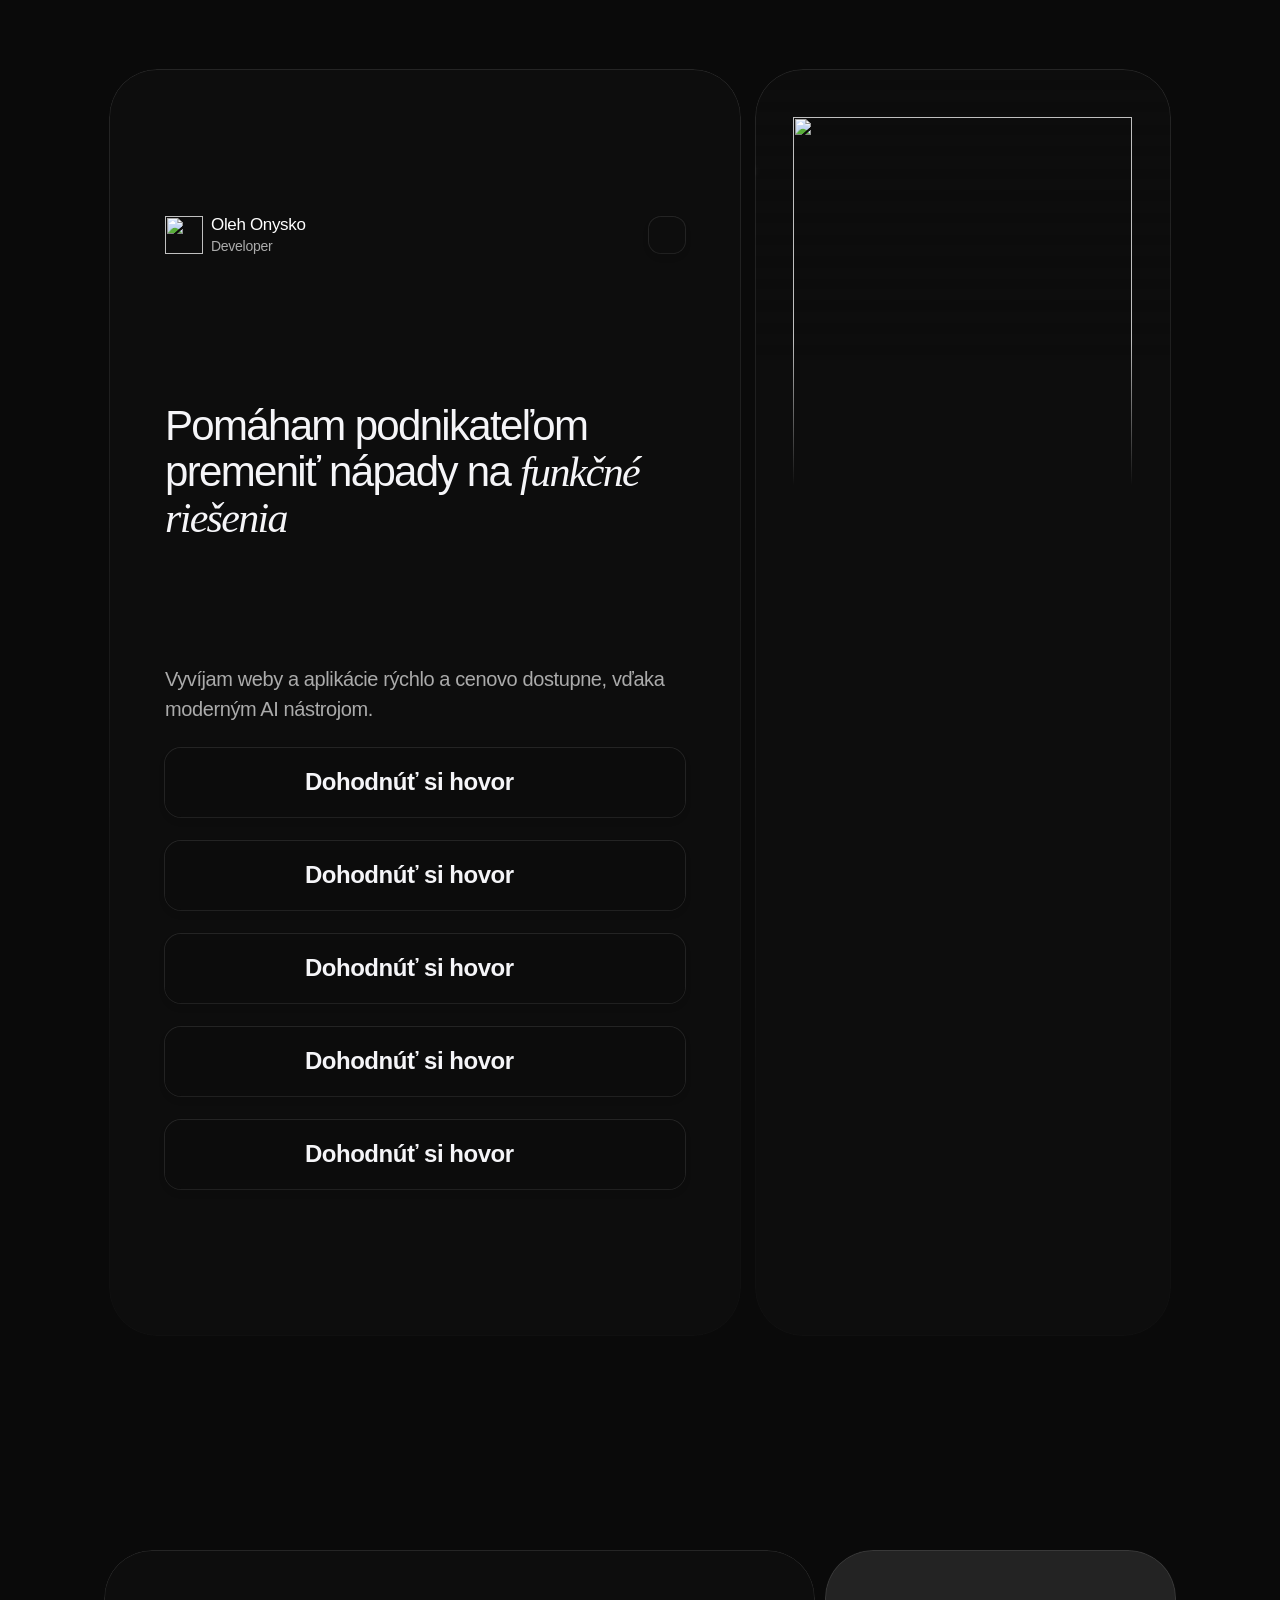
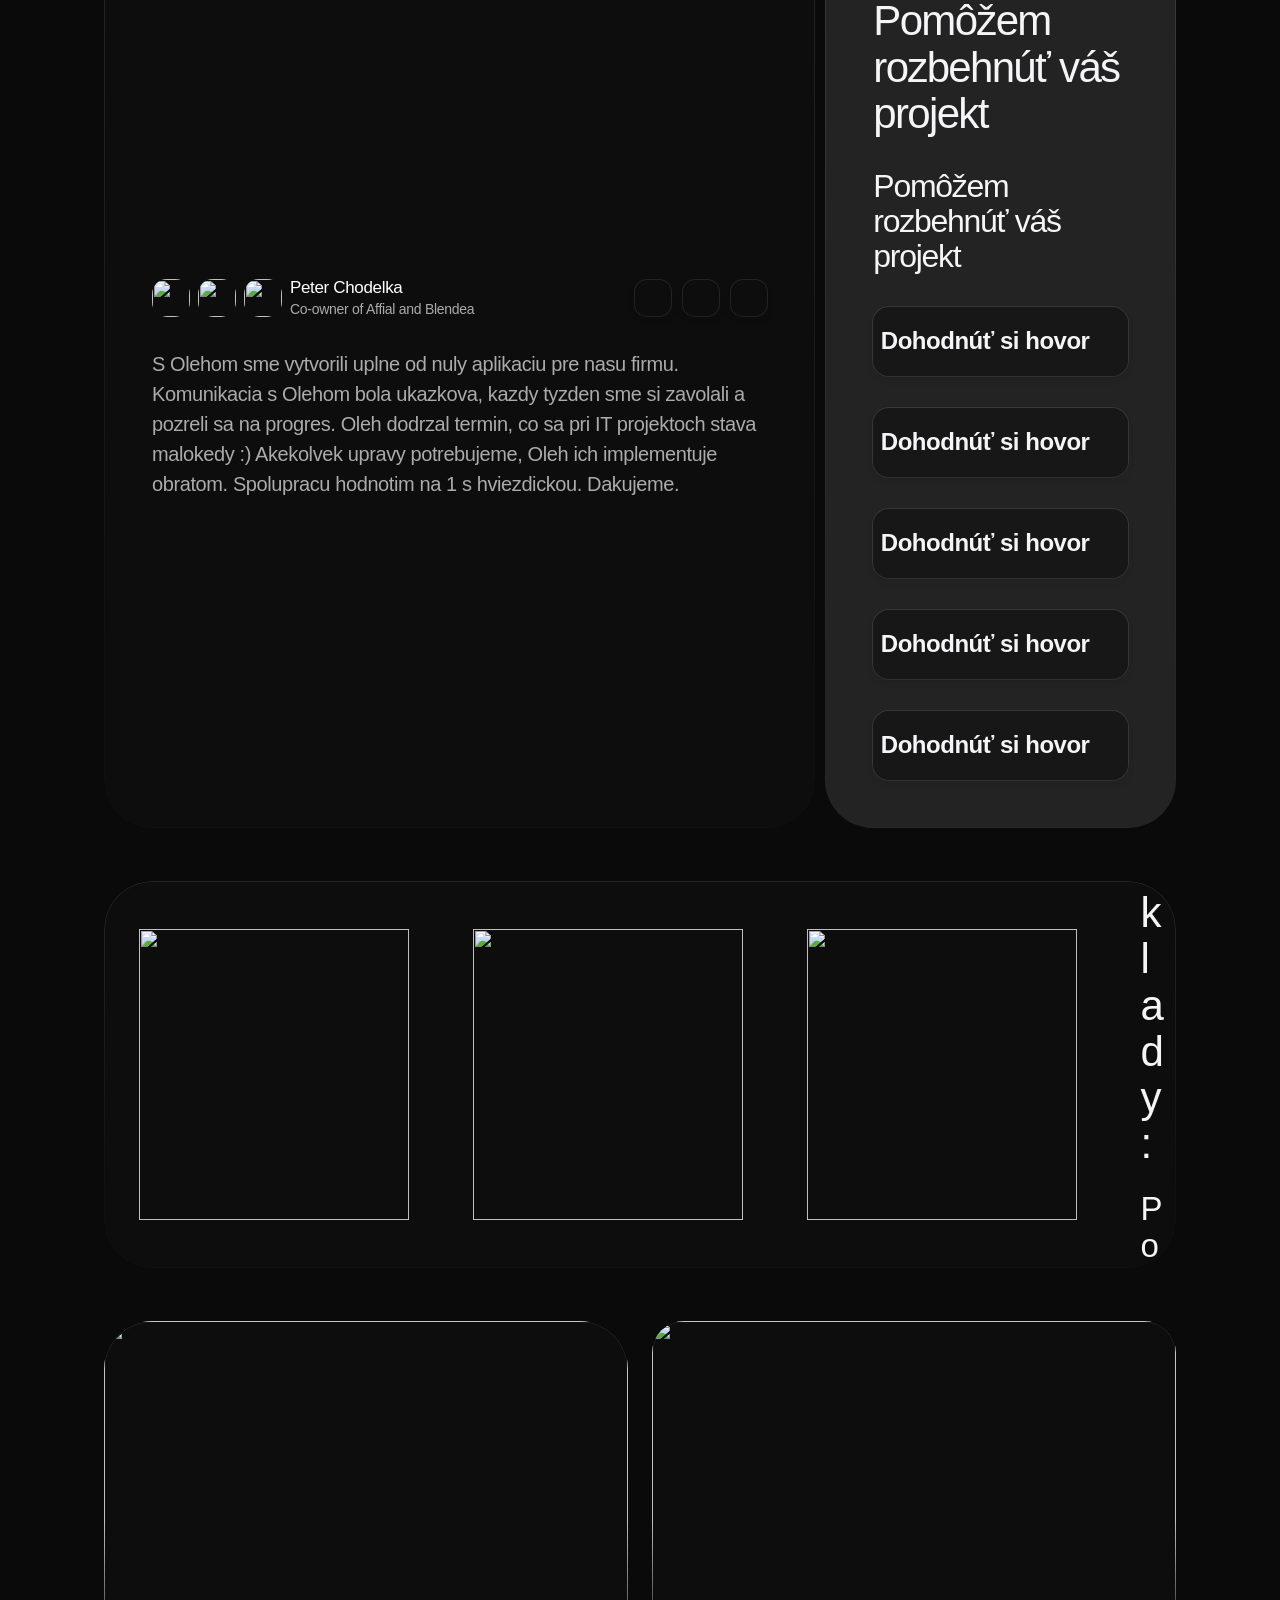
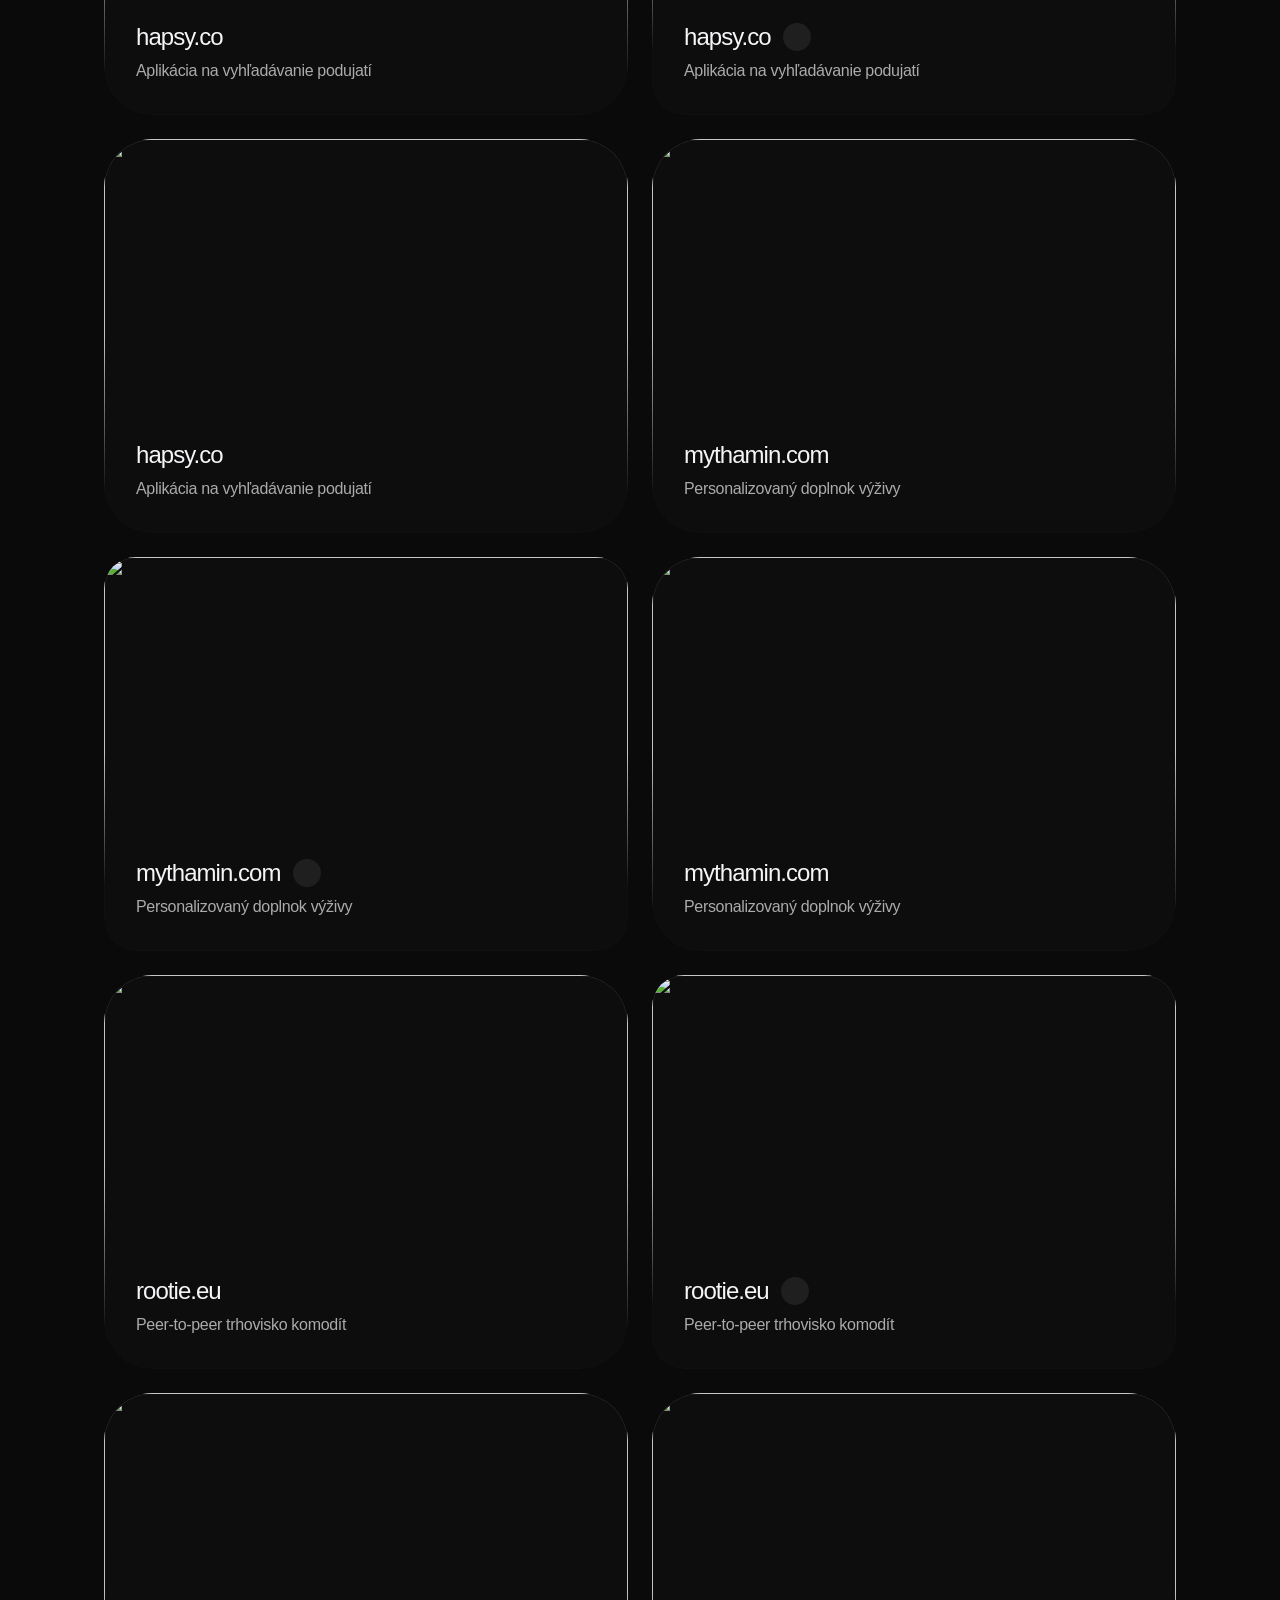
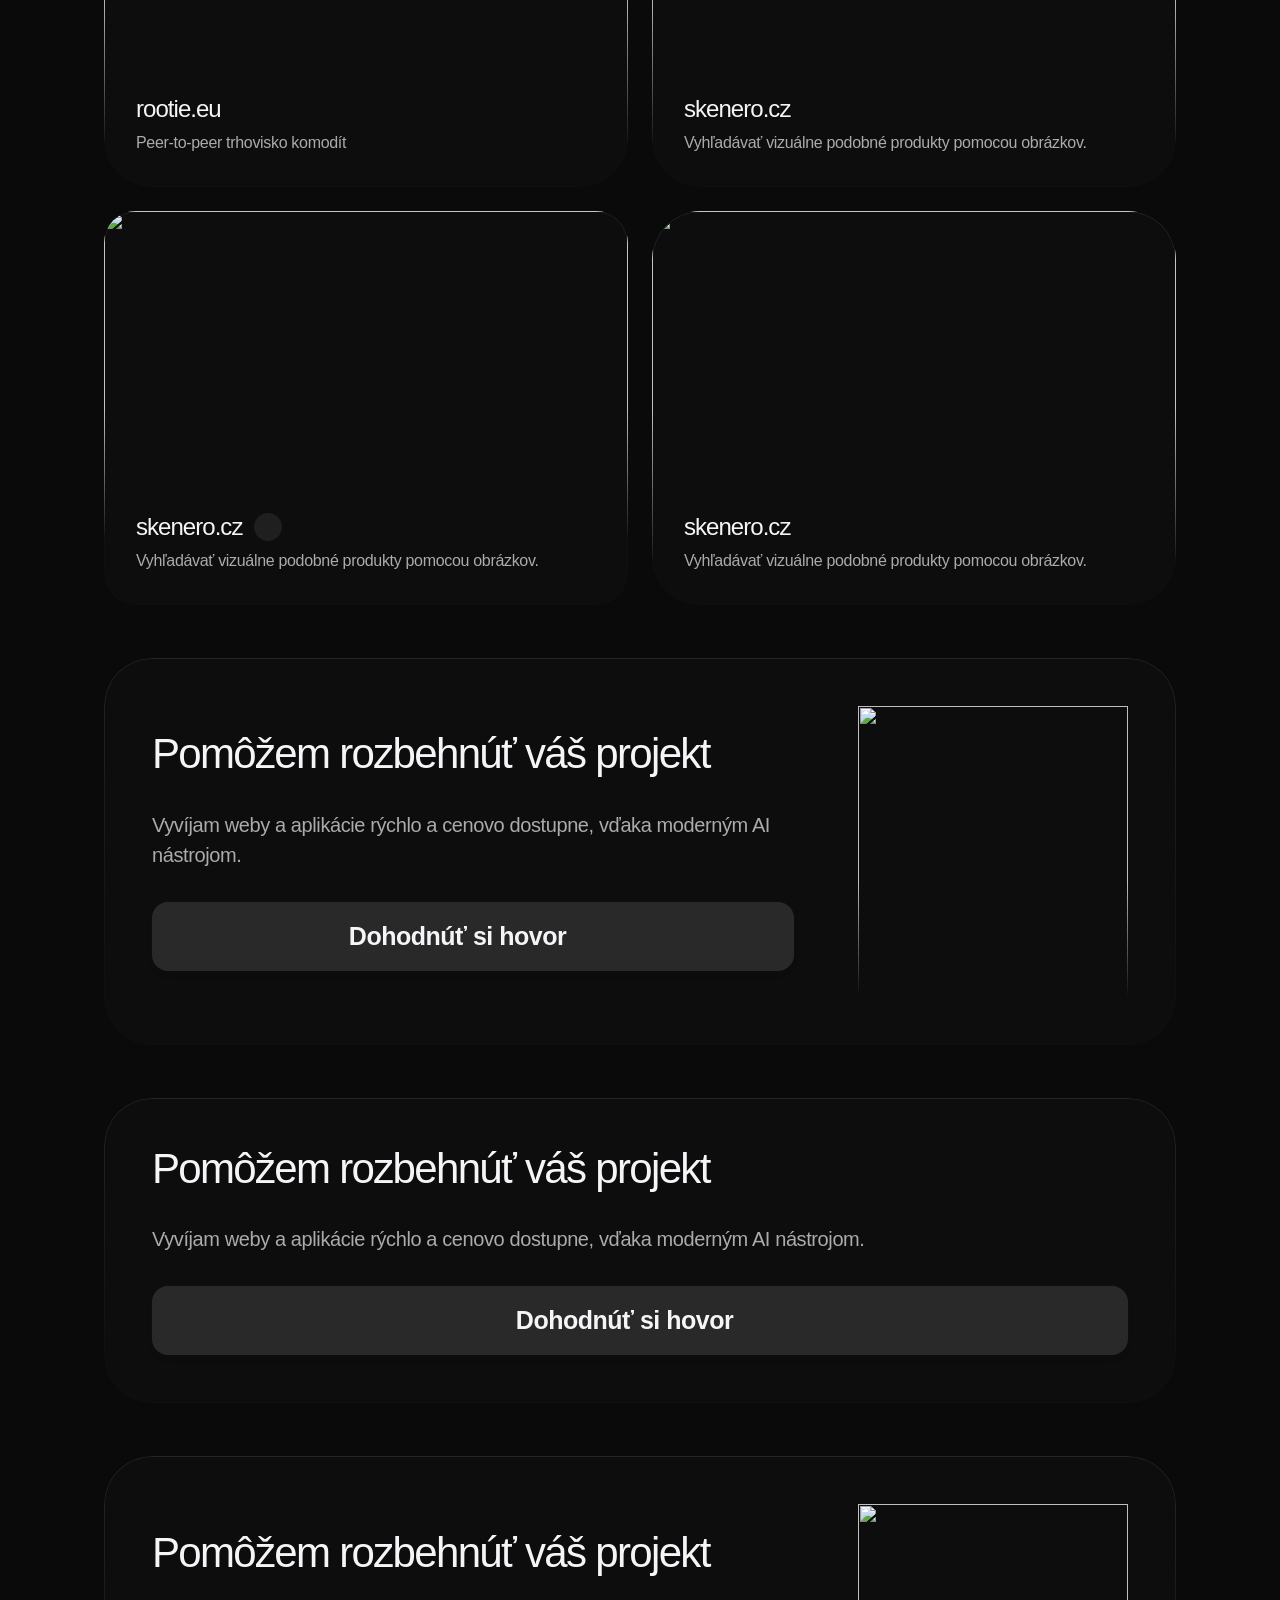
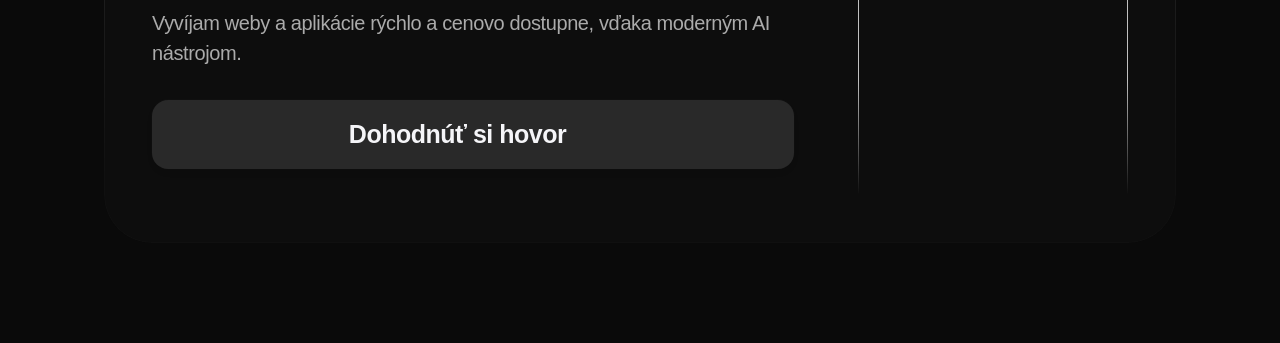
==== commit be202655: "Update site content with GTM and Clarity tracking" ====
--- a/index.html
+++ b/index.html
@@ -24,10 +24,10 @@
     
     
     <meta name="viewport" content="width=device-width">
-    <meta name="generator" content="Framer 99efa6a">
+    <meta name="generator" content="Framer 99f3353">
     <title>Rýchly a dostupný vývoj webov a aplikácií – Oleh Onysko</title>
     <meta name="description" content="Pomáham podnikateľom premeniť nápady na funkčné webstránky a aplikácie. Vytvorím vám riešenie na mieru rýchlo, cenovo dostupne a pomocou moderných AI nástrojov. Dohodnite si bezplatný hovor.">
-    <meta name="framer-search-index" content="https://framerusercontent.com/sites/4ncNaPnnj9u6DO1M90SjGu/searchIndex-Iq4IC-QyOCsq.json">
+    <meta name="framer-search-index" content="https://framerusercontent.com/sites/4ncNaPnnj9u6DO1M90SjGu/searchIndex-QMlthyFLRKvR.json">
     <meta name="framer-html-plugin" content="disable">
     <link href="https://framerusercontent.com/images/pNet0oVBbO27R3tBsc1EhDeYqg.png" rel="icon" media="(prefers-color-scheme: light)">
     <link href="https://framerusercontent.com/images/pNet0oVBbO27R3tBsc1EhDeYqg.png" rel="icon" media="(prefers-color-scheme: dark)">
@@ -44,7 +44,7 @@
     <meta name="twitter:image" content="https://framerusercontent.com/images/skZXtV6rZcm08QIY7cQZeSQqb4.png">
     
     <link href="https://fonts.gstatic.com" rel="preconnect" crossorigin>
-    <meta name="robots" content="max-image-preview:large"><style data-framer-breakpoint-css>@media(min-width: 1200px){.hidden-c638zg{display:none!important}}@media(min-width: 810px) and (max-width: 1199px){.hidden-1yrhpn{display:none!important}}@media(max-width: 809px){.hidden-bxkiar{display:none!important}}</style><style data-framer-css-ssr-minified data-framer-components="framer-lib-cursors-host framer-L1uoC PropertyOverrides framer-44QuK framer-5v2Ux framer-TpzmF framer-PMKWr framer-mTwSq framer-pVc8N">html,body,#main{margin:0;padding:0;box-sizing:border-box}:root{-webkit-font-smoothing:antialiased;-moz-osx-font-smoothing:grayscale}*{box-sizing:border-box;-webkit-font-smoothing:inherit}h1,h2,h3,h4,h5,h6,p,figure{margin:0}body,input,textarea,select,button{font-size:12px;font-family:sans-serif}body{--token-2aee546d-3daa-47ca-94b5-be82aed72a46: rgb(10, 10, 10);--token-5e8402e0-a3a5-4ffd-87e1-db65fd032b26: rgb(245, 245, 248);--token-2d34d26e-aa16-40b8-bb3d-911312dac5d2: rgb(171, 171, 171);--token-ed13dd87-efcd-4d28-b449-ce1f4c93eec1: rgb(13, 13, 13);--token-0737be48-eba6-4299-af9c-cc45281bf79f: rgba(255, 255, 255, .1);--token-0fff74c3-51e2-4124-a19d-17e7825d482a: rgb(41, 41, 41);--token-ed887b35-a80a-45e2-81ca-fef63dfdac41: rgb(255, 255, 255);--token-62c1168a-9621-427c-bc86-2c8d40de4f94: rgb(221, 229, 237);--token-dfe93ee4-ac04-463e-b665-e9f74da9733e: rgb(248, 250, 252);--token-d95c726a-a366-4db2-9090-a66c8a039a7d: rgb(61, 73, 91);--token-8e7cafd2-ffb1-41cc-be8e-e58b751cc7ed: rgb(38, 38, 38);--token-e1dafaa7-80ec-48d4-9301-d60305e76e0e: rgb(61, 61, 61);--token-198367bd-6584-44fb-be12-380ab1f897d2: rgb(12, 12, 12);--token-b2a9cffd-43ca-48f5-91cd-46ee23df9397: rgb(82, 98, 121);--token-95433b88-bc7c-4aba-80bf-01ac55c5e94a: rgb(28, 28, 28);--token-b5fdd0f0-7b94-4e2b-b9b9-8c526c6b4c39: rgb(92, 111, 137);--token-88b52e9e-d634-4a57-abde-e95bf4358302: rgb(244, 247, 249);--token-13d30b24-d5db-4030-bd27-6825948fe3f1: rgb(241, 244, 248)}#__framer-badge-container{position:fixed;bottom:0;padding:20px;width:100%;display:flex;justify-content:right;pointer-events:none;z-index:314159}.__framer-badge{pointer-events:auto}@font-face{font-family:Bricolage Grotesque;font-style:normal;font-weight:600;font-stretch:100%;font-display:swap;src:url(https://fonts.gstatic.com/s/bricolagegrotesque/v8/3y9H6as8bTXq_nANBjzKo3IeZx8z6up5BeSl5jBNz_19PpbpMXuECpwUxJBOm_OJWiawDFXplDs.woff2) format("woff2");unicode-range:U+0102-0103,U+0110-0111,U+0128-0129,U+0168-0169,U+01A0-01A1,U+01AF-01B0,U+0300-0301,U+0303-0304,U+0308-0309,U+0323,U+0329,U+1EA0-1EF9,U+20AB}@font-face{font-family:Bricolage Grotesque;font-style:normal;font-weight:600;font-stretch:100%;font-display:swap;src:url(https://fonts.gstatic.com/s/bricolagegrotesque/v8/3y9H6as8bTXq_nANBjzKo3IeZx8z6up5BeSl5jBNz_19PpbpMXuECpwUxJBOm_OJWiawDVXplDs.woff2) format("woff2");unicode-range:U+0100-02BA,U+02BD-02C5,U+02C7-02CC,U+02CE-02D7,U+02DD-02FF,U+0304,U+0308,U+0329,U+1D00-1DBF,U+1E00-1E9F,U+1EF2-1EFF,U+2020,U+20A0-20AB,U+20AD-20C0,U+2113,U+2C60-2C7F,U+A720-A7FF}@font-face{font-family:Bricolage Grotesque;font-style:normal;font-weight:600;font-stretch:100%;font-display:swap;src:url(https://fonts.gstatic.com/s/bricolagegrotesque/v8/3y9H6as8bTXq_nANBjzKo3IeZx8z6up5BeSl5jBNz_19PpbpMXuECpwUxJBOm_OJWiawA1Xp.woff2) format("woff2");unicode-range:U+0000-00FF,U+0131,U+0152-0153,U+02BB-02BC,U+02C6,U+02DA,U+02DC,U+0304,U+0308,U+0329,U+2000-206F,U+20AC,U+2122,U+2191,U+2193,U+2212,U+2215,U+FEFF,U+FFFD}@font-face{font-family:Bricolage Grotesque;font-style:normal;font-weight:700;font-stretch:100%;font-display:swap;src:url(https://fonts.gstatic.com/s/bricolagegrotesque/v8/3y9H6as8bTXq_nANBjzKo3IeZx8z6up5BeSl5jBNz_19PpbpMXuECpwUxJBOm_OJWiawDFXplDs.woff2) format("woff2");unicode-range:U+0102-0103,U+0110-0111,U+0128-0129,U+0168-0169,U+01A0-01A1,U+01AF-01B0,U+0300-0301,U+0303-0304,U+0308-0309,U+0323,U+0329,U+1EA0-1EF9,U+20AB}@font-face{font-family:Bricolage Grotesque;font-style:normal;font-weight:700;font-stretch:100%;font-display:swap;src:url(https://fonts.gstatic.com/s/bricolagegrotesque/v8/3y9H6as8bTXq_nANBjzKo3IeZx8z6up5BeSl5jBNz_19PpbpMXuECpwUxJBOm_OJWiawDVXplDs.woff2) format("woff2");unicode-range:U+0100-02BA,U+02BD-02C5,U+02C7-02CC,U+02CE-02D7,U+02DD-02FF,U+0304,U+0308,U+0329,U+1D00-1DBF,U+1E00-1E9F,U+1EF2-1EFF,U+2020,U+20A0-20AB,U+20AD-20C0,U+2113,U+2C60-2C7F,U+A720-A7FF}@font-face{font-family:Bricolage Grotesque;font-style:normal;font-weight:700;font-stretch:100%;font-display:swap;src:url(https://fonts.gstatic.com/s/bricolagegrotesque/v8/3y9H6as8bTXq_nANBjzKo3IeZx8z6up5BeSl5jBNz_19PpbpMXuECpwUxJBOm_OJWiawA1Xp.woff2) format("woff2");unicode-range:U+0000-00FF,U+0131,U+0152-0153,U+02BB-02BC,U+02C6,U+02DA,U+02DC,U+0304,U+0308,U+0329,U+2000-206F,U+20AC,U+2122,U+2191,U+2193,U+2212,U+2215,U+FEFF,U+FFFD}@font-face{font-family:Bricolage Grotesque;font-style:normal;font-weight:800;font-stretch:100%;font-display:swap;src:url(https://fonts.gstatic.com/s/bricolagegrotesque/v8/3y9H6as8bTXq_nANBjzKo3IeZx8z6up5BeSl5jBNz_19PpbpMXuECpwUxJBOm_OJWiawDFXplDs.woff2) format("woff2");unicode-range:U+0102-0103,U+0110-0111,U+0128-0129,U+0168-0169,U+01A0-01A1,U+01AF-01B0,U+0300-0301,U+0303-0304,U+0308-0309,U+0323,U+0329,U+1EA0-1EF9,U+20AB}@font-face{font-family:Bricolage Grotesque;font-style:normal;font-weight:800;font-stretch:100%;font-display:swap;src:url(https://fonts.gstatic.com/s/bricolagegrotesque/v8/3y9H6as8bTXq_nANBjzKo3IeZx8z6up5BeSl5jBNz_19PpbpMXuECpwUxJBOm_OJWiawDVXplDs.woff2) format("woff2");unicode-range:U+0100-02BA,U+02BD-02C5,U+02C7-02CC,U+02CE-02D7,U+02DD-02FF,U+0304,U+0308,U+0329,U+1D00-1DBF,U+1E00-1E9F,U+1EF2-1EFF,U+2020,U+20A0-20AB,U+20AD-20C0,U+2113,U+2C60-2C7F,U+A720-A7FF}@font-face{font-family:Bricolage Grotesque;font-style:normal;font-weight:800;font-stretch:100%;font-display:swap;src:url(https://fonts.gstatic.com/s/bricolagegrotesque/v8/3y9H6as8bTXq_nANBjzKo3IeZx8z6up5BeSl5jBNz_19PpbpMXuECpwUxJBOm_OJWiawA1Xp.woff2) format("woff2");unicode-range:U+0000-00FF,U+0131,U+0152-0153,U+02BB-02BC,U+02C6,U+02DA,U+02DC,U+0304,U+0308,U+0329,U+2000-206F,U+20AC,U+2122,U+2191,U+2193,U+2212,U+2215,U+FEFF,U+FFFD}@font-face{font-family:Playfair Display;font-style:italic;font-weight:500;font-display:swap;src:url(https://fonts.gstatic.com/s/playfairdisplay/v37/nuFRD-vYSZviVYUb_rj3ij__anPXDTnCjmHKM4nYO7KN_pqTXtXA-W2r.woff2) format("woff2");unicode-range:U+0301,U+0400-045F,U+0490-0491,U+04B0-04B1,U+2116}@font-face{font-family:Playfair Display;font-style:italic;font-weight:500;font-display:swap;src:url(https://fonts.gstatic.com/s/playfairdisplay/v37/nuFRD-vYSZviVYUb_rj3ij__anPXDTnCjmHKM4nYO7KN_pqTXt7A-W2r.woff2) format("woff2");unicode-range:U+0102-0103,U+0110-0111,U+0128-0129,U+0168-0169,U+01A0-01A1,U+01AF-01B0,U+0300-0301,U+0303-0304,U+0308-0309,U+0323,U+0329,U+1EA0-1EF9,U+20AB}@font-face{font-family:Playfair Display;font-style:italic;font-weight:500;font-display:swap;src:url(https://fonts.gstatic.com/s/playfairdisplay/v37/nuFRD-vYSZviVYUb_rj3ij__anPXDTnCjmHKM4nYO7KN_pqTXt_A-W2r.woff2) format("woff2");unicode-range:U+0100-02BA,U+02BD-02C5,U+02C7-02CC,U+02CE-02D7,U+02DD-02FF,U+0304,U+0308,U+0329,U+1D00-1DBF,U+1E00-1E9F,U+1EF2-1EFF,U+2020,U+20A0-20AB,U+20AD-20C0,U+2113,U+2C60-2C7F,U+A720-A7FF}@font-face{font-family:Playfair Display;font-style:italic;font-weight:500;font-display:swap;src:url(https://fonts.gstatic.com/s/playfairdisplay/v37/nuFRD-vYSZviVYUb_rj3ij__anPXDTnCjmHKM4nYO7KN_pqTXtHA-Q.woff2) format("woff2");unicode-range:U+0000-00FF,U+0131,U+0152-0153,U+02BB-02BC,U+02C6,U+02DA,U+02DC,U+0304,U+0308,U+0329,U+2000-206F,U+20AC,U+2122,U+2191,U+2193,U+2212,U+2215,U+FEFF,U+FFFD}@font-face{font-family:Fragment Mono;font-style:normal;font-weight:400;font-display:block;src:url(https://fonts.gstatic.com/s/fragmentmono/v4/4iCr6K5wfMRRjxp0DA6-2CLnB45HhrUI.woff2) format("woff2");unicode-range:U+0460-052F,U+1C80-1C8A,U+20B4,U+2DE0-2DFF,U+A640-A69F,U+FE2E-FE2F}@font-face{font-family:Fragment Mono;font-style:normal;font-weight:400;font-display:block;src:url(https://fonts.gstatic.com/s/fragmentmono/v4/4iCr6K5wfMRRjxp0DA6-2CLnB41HhrUI.woff2) format("woff2");unicode-range:U+0100-02BA,U+02BD-02C5,U+02C7-02CC,U+02CE-02D7,U+02DD-02FF,U+0304,U+0308,U+0329,U+1D00-1DBF,U+1E00-1E9F,U+1EF2-1EFF,U+2020,U+20A0-20AB,U+20AD-20C0,U+2113,U+2C60-2C7F,U+A720-A7FF}@font-face{font-family:Fragment Mono;font-style:normal;font-weight:400;font-display:block;src:url(https://fonts.gstatic.com/s/fragmentmono/v4/4iCr6K5wfMRRjxp0DA6-2CLnB4NHhg.woff2) format("woff2");unicode-range:U+0000-00FF,U+0131,U+0152-0153,U+02BB-02BC,U+02C6,U+02DA,U+02DC,U+0304,U+0308,U+0329,U+2000-206F,U+20AC,U+2122,U+2191,U+2193,U+2212,U+2215,U+FEFF,U+FFFD}@font-face{font-family:Inter;src:url(https://framerusercontent.com/assets/5vvr9Vy74if2I6bQbJvbw7SY1pQ.woff2);font-display:swap;font-style:normal;font-weight:400;unicode-range:U+0460-052F,U+1C80-1C88,U+20B4,U+2DE0-2DFF,U+A640-A69F,U+FE2E-FE2F}@font-face{font-family:Inter;src:url(https://framerusercontent.com/assets/EOr0mi4hNtlgWNn9if640EZzXCo.woff2);font-display:swap;font-style:normal;font-weight:400;unicode-range:U+0301,U+0400-045F,U+0490-0491,U+04B0-04B1,U+2116}@font-face{font-family:Inter;src:url(https://framerusercontent.com/assets/Y9k9QrlZAqio88Klkmbd8VoMQc.woff2);font-display:swap;font-style:normal;font-weight:400;unicode-range:U+1F00-1FFF}@font-face{font-family:Inter;src:url(https://framerusercontent.com/assets/OYrD2tBIBPvoJXiIHnLoOXnY9M.woff2);font-display:swap;font-style:normal;font-weight:400;unicode-range:U+0370-03FF}@font-face{font-family:Inter;src:url(https://framerusercontent.com/assets/JeYwfuaPfZHQhEG8U5gtPDZ7WQ.woff2);font-display:swap;font-style:normal;font-weight:400;unicode-range:U+0100-024F,U+0259,U+1E00-1EFF,U+2020,U+20A0-20AB,U+20AD-20CF,U+2113,U+2C60-2C7F,U+A720-A7FF}@font-face{font-family:Inter;src:url(https://framerusercontent.com/assets/vQyevYAyHtARFwPqUzQGpnDs.woff2);font-display:swap;font-style:normal;font-weight:400;unicode-range:U+0000-00FF,U+0131,U+0152-0153,U+02BB-02BC,U+02C6,U+02DA,U+02DC,U+2000-206F,U+2074,U+20AC,U+2122,U+2191,U+2193,U+2212,U+2215,U+FEFF,U+FFFD}@font-face{font-family:Inter;src:url(https://framerusercontent.com/assets/b6Y37FthZeALduNqHicBT6FutY.woff2);font-display:swap;font-style:normal;font-weight:400;unicode-range:U+0102-0103,U+0110-0111,U+0128-0129,U+0168-0169,U+01A0-01A1,U+01AF-01B0,U+1EA0-1EF9,U+20AB}@font-face{font-family:Inter;src:url(https://framerusercontent.com/assets/NXxvFRoY5LDh3yCm7MEP2jqYk.woff2);font-display:block;font-style:normal;font-weight:100;unicode-range:U+0460-052F,U+1C80-1C88,U+20B4,U+2DE0-2DFF,U+A640-A69F,U+FE2E-FE2F}@font-face{font-family:Inter;src:url(https://framerusercontent.com/assets/5CcgcVyoWSqO1THBiISd6oCog.woff2);font-display:block;font-style:normal;font-weight:100;unicode-range:U+0301,U+0400-045F,U+0490-0491,U+04B0-04B1,U+2116}@font-face{font-family:Inter;src:url(https://framerusercontent.com/assets/MF544SVCvk3yNpLIz3pwDXFZPKM.woff2);font-display:block;font-style:normal;font-weight:100;unicode-range:U+1F00-1FFF}@font-face{font-family:Inter;src:url(https://framerusercontent.com/assets/TNtxudDBkAm2RXdtU3rvTBwoM.woff2);font-display:block;font-style:normal;font-weight:100;unicode-range:U+0370-03FF}@font-face{font-family:Inter;src:url(https://framerusercontent.com/assets/fIabp4VN5z7iJ3lNOz9qfNeQHc.woff2);font-display:block;font-style:normal;font-weight:100;unicode-range:U+0100-024F,U+0259,U+1E00-1EFF,U+2020,U+20A0-20AB,U+20AD-20CF,U+2113,U+2C60-2C7F,U+A720-A7FF}@font-face{font-family:Inter;src:url(https://framerusercontent.com/assets/YSOgKh50dqzzsXffetgcarlLHcI.woff2);font-display:block;font-style:normal;font-weight:100;unicode-range:U+0000-00FF,U+0131,U+0152-0153,U+02BB-02BC,U+02C6,U+02DA,U+02DC,U+2000-206F,U+2074,U+20AC,U+2122,U+2191,U+2193,U+2212,U+2215,U+FEFF,U+FFFD}@font-face{font-family:Inter;src:url(https://framerusercontent.com/assets/9iRSYClnXA0RMygyIn6yjjWXJw.woff2);font-display:block;font-style:normal;font-weight:100;unicode-range:U+0102-0103,U+0110-0111,U+0128-0129,U+0168-0169,U+01A0-01A1,U+01AF-01B0,U+1EA0-1EF9,U+20AB}@font-face{font-family:Inter;src:url(https://framerusercontent.com/assets/MVhJhYeDWxeyqT939zMNyw9p8.woff2);font-display:block;font-style:normal;font-weight:200;unicode-range:U+0460-052F,U+1C80-1C88,U+20B4,U+2DE0-2DFF,U+A640-A69F,U+FE2E-FE2F}@font-face{font-family:Inter;src:url(https://framerusercontent.com/assets/WXQXYfAQJIi2pCJACAfWWXfIDqI.woff2);font-display:block;font-style:normal;font-weight:200;unicode-range:U+0301,U+0400-045F,U+0490-0491,U+04B0-04B1,U+2116}@font-face{font-family:Inter;src:url(https://framerusercontent.com/assets/RJeJJARdrtNUtic58kOz7hIgBuE.woff2);font-display:block;font-style:normal;font-weight:200;unicode-range:U+1F00-1FFF}@font-face{font-family:Inter;src:url(https://framerusercontent.com/assets/4hBRAuM02i3fsxYDzyNvt5Az2so.woff2);font-display:block;font-style:normal;font-weight:200;unicode-range:U+0370-03FF}@font-face{font-family:Inter;src:url(https://framerusercontent.com/assets/fz1JbBffNGgK7BNUI1mmbFBlgA8.woff2);font-display:block;font-style:normal;font-weight:200;unicode-range:U+0100-024F,U+0259,U+1E00-1EFF,U+2020,U+20A0-20AB,U+20AD-20CF,U+2113,U+2C60-2C7F,U+A720-A7FF}@font-face{font-family:Inter;src:url(https://framerusercontent.com/assets/hgmI3sEShaw5UU738TAjDBQPH0.woff2);font-display:block;font-style:normal;font-weight:200;unicode-range:U+0000-00FF,U+0131,U+0152-0153,U+02BB-02BC,U+02C6,U+02DA,U+02DC,U+2000-206F,U+2074,U+20AC,U+2122,U+2191,U+2193,U+2212,U+2215,U+FEFF,U+FFFD}@font-face{font-family:Inter;src:url(https://framerusercontent.com/assets/eIZyQwIlHYR0mnMSneEDMtqBPgw.woff2);font-display:block;font-style:normal;font-weight:200;unicode-range:U+0102-0103,U+0110-0111,U+0128-0129,U+0168-0169,U+01A0-01A1,U+01AF-01B0,U+1EA0-1EF9,U+20AB}@font-face{font-family:Inter;src:url(https://framerusercontent.com/assets/BkDpl4ghaqvMi1btKFyG2tdbec.woff2);font-display:swap;font-style:normal;font-weight:300;unicode-range:U+0460-052F,U+1C80-1C88,U+20B4,U+2DE0-2DFF,U+A640-A69F,U+FE2E-FE2F}@font-face{font-family:Inter;src:url(https://framerusercontent.com/assets/zAMK70AQRFSShJgUiaR5IiIhgzk.woff2);font-display:swap;font-style:normal;font-weight:300;unicode-range:U+0301,U+0400-045F,U+0490-0491,U+04B0-04B1,U+2116}@font-face{font-family:Inter;src:url(https://framerusercontent.com/assets/IETjvc5qzUaRoaruDpPSwCUM8.woff2);font-display:swap;font-style:normal;font-weight:300;unicode-range:U+1F00-1FFF}@font-face{font-family:Inter;src:url(https://framerusercontent.com/assets/oLCoaT3ioA0fHdJnWR9W6k7NY.woff2);font-display:swap;font-style:normal;font-weight:300;unicode-range:U+0370-03FF}@font-face{font-family:Inter;src:url(https://framerusercontent.com/assets/Sj0PCHQSBjFmEp6NBWg6FNaKc.woff2);font-display:swap;font-style:normal;font-weight:300;unicode-range:U+0100-024F,U+0259,U+1E00-1EFF,U+2020,U+20A0-20AB,U+20AD-20CF,U+2113,U+2C60-2C7F,U+A720-A7FF}@font-face{font-family:Inter;src:url(https://framerusercontent.com/assets/v2q8JTTTs7McDMSEhnxAIBqd0.woff2);font-display:swap;font-style:normal;font-weight:300;unicode-range:U+0000-00FF,U+0131,U+0152-0153,U+02BB-02BC,U+02C6,U+02DA,U+02DC,U+2000-206F,U+2074,U+20AC,U+2122,U+2191,U+2193,U+2212,U+2215,U+FEFF,U+FFFD}@font-face{font-family:Inter;src:url(https://framerusercontent.com/assets/H4TfENUY1rh8R9UaSD6vngjJP3M.woff2);font-display:swap;font-style:normal;font-weight:300;unicode-range:U+0102-0103,U+0110-0111,U+0128-0129,U+0168-0169,U+01A0-01A1,U+01AF-01B0,U+1EA0-1EF9,U+20AB}@font-face{font-family:Inter;src:url(https://framerusercontent.com/assets/5A3Ce6C9YYmCjpQx9M4inSaKU.woff2);font-display:swap;font-style:normal;font-weight:500;unicode-range:U+0460-052F,U+1C80-1C88,U+20B4,U+2DE0-2DFF,U+A640-A69F,U+FE2E-FE2F}@font-face{font-family:Inter;src:url(https://framerusercontent.com/assets/Qx95Xyt0Ka3SGhinnbXIGpEIyP4.woff2);font-display:swap;font-style:normal;font-weight:500;unicode-range:U+0301,U+0400-045F,U+0490-0491,U+04B0-04B1,U+2116}@font-face{font-family:Inter;src:url(https://framerusercontent.com/assets/6mJuEAguuIuMog10gGvH5d3cl8.woff2);font-display:swap;font-style:normal;font-weight:500;unicode-range:U+1F00-1FFF}@font-face{font-family:Inter;src:url(https://framerusercontent.com/assets/xYYWaj7wCU5zSQH0eXvSaS19wo.woff2);font-display:swap;font-style:normal;font-weight:500;unicode-range:U+0370-03FF}@font-face{font-family:Inter;src:url(https://framerusercontent.com/assets/otTaNuNpVK4RbdlT7zDDdKvQBA.woff2);font-display:swap;font-style:normal;font-weight:500;unicode-range:U+0100-024F,U+0259,U+1E00-1EFF,U+2020,U+20A0-20AB,U+20AD-20CF,U+2113,U+2C60-2C7F,U+A720-A7FF}@font-face{font-family:Inter;src:url(https://framerusercontent.com/assets/d3tHnaQIAeqiE5hGcRw4mmgWYU.woff2);font-display:swap;font-style:normal;font-weight:500;unicode-range:U+0000-00FF,U+0131,U+0152-0153,U+02BB-02BC,U+02C6,U+02DA,U+02DC,U+2000-206F,U+2074,U+20AC,U+2122,U+2191,U+2193,U+2212,U+2215,U+FEFF,U+FFFD}@font-face{font-family:Inter;src:url(https://framerusercontent.com/assets/DolVirEGb34pEXEp8t8FQBSK4.woff2);font-display:swap;font-style:normal;font-weight:500;unicode-range:U+0102-0103,U+0110-0111,U+0128-0129,U+0168-0169,U+01A0-01A1,U+01AF-01B0,U+1EA0-1EF9,U+20AB}@font-face{font-family:Inter;src:url(https://framerusercontent.com/assets/hyOgCu0Xnghbimh0pE8QTvtt2AU.woff2);font-display:swap;font-style:normal;font-weight:600;unicode-range:U+0460-052F,U+1C80-1C88,U+20B4,U+2DE0-2DFF,U+A640-A69F,U+FE2E-FE2F}@font-face{font-family:Inter;src:url(https://framerusercontent.com/assets/NeGmSOXrPBfEFIy5YZeHq17LEDA.woff2);font-display:swap;font-style:normal;font-weight:600;unicode-range:U+0301,U+0400-045F,U+0490-0491,U+04B0-04B1,U+2116}@font-face{font-family:Inter;src:url(https://framerusercontent.com/assets/oYaAX5himiTPYuN8vLWnqBbfD2s.woff2);font-display:swap;font-style:normal;font-weight:600;unicode-range:U+1F00-1FFF}@font-face{font-family:Inter;src:url(https://framerusercontent.com/assets/lEJLP4R0yuCaMCjSXYHtJw72M.woff2);font-display:swap;font-style:normal;font-weight:600;unicode-range:U+0370-03FF}@font-face{font-family:Inter;src:url(https://framerusercontent.com/assets/cRJyLNuTJR5jbyKzGi33wU9cqIQ.woff2);font-display:swap;font-style:normal;font-weight:600;unicode-range:U+0100-024F,U+0259,U+1E00-1EFF,U+2020,U+20A0-20AB,U+20AD-20CF,U+2113,U+2C60-2C7F,U+A720-A7FF}@font-face{font-family:Inter;src:url(https://framerusercontent.com/assets/1ZFS7N918ojhhd0nQWdj3jz4w.woff2);font-display:swap;font-style:normal;font-weight:600;unicode-range:U+0000-00FF,U+0131,U+0152-0153,U+02BB-02BC,U+02C6,U+02DA,U+02DC,U+2000-206F,U+2074,U+20AC,U+2122,U+2191,U+2193,U+2212,U+2215,U+FEFF,U+FFFD}@font-face{font-family:Inter;src:url(https://framerusercontent.com/assets/A0Wcc7NgXMjUuFdquHDrIZpzZw0.woff2);font-display:swap;font-style:normal;font-weight:600;unicode-range:U+0102-0103,U+0110-0111,U+0128-0129,U+0168-0169,U+01A0-01A1,U+01AF-01B0,U+1EA0-1EF9,U+20AB}@font-face{font-family:Inter;src:url(https://framerusercontent.com/assets/DpPBYI0sL4fYLgAkX8KXOPVt7c.woff2);font-display:swap;font-style:normal;font-weight:700;unicode-range:U+0460-052F,U+1C80-1C88,U+20B4,U+2DE0-2DFF,U+A640-A69F,U+FE2E-FE2F}@font-face{font-family:Inter;src:url(https://framerusercontent.com/assets/4RAEQdEOrcnDkhHiiCbJOw92Lk.woff2);font-display:swap;font-style:normal;font-weight:700;unicode-range:U+0301,U+0400-045F,U+0490-0491,U+04B0-04B1,U+2116}@font-face{font-family:Inter;src:url(https://framerusercontent.com/assets/1K3W8DizY3v4emK8Mb08YHxTbs.woff2);font-display:swap;font-style:normal;font-weight:700;unicode-range:U+1F00-1FFF}@font-face{font-family:Inter;src:url(https://framerusercontent.com/assets/tUSCtfYVM1I1IchuyCwz9gDdQ.woff2);font-display:swap;font-style:normal;font-weight:700;unicode-range:U+0370-03FF}@font-face{font-family:Inter;src:url(https://framerusercontent.com/assets/VgYFWiwsAC5OYxAycRXXvhze58.woff2);font-display:swap;font-style:normal;font-weight:700;unicode-range:U+0100-024F,U+0259,U+1E00-1EFF,U+2020,U+20A0-20AB,U+20AD-20CF,U+2113,U+2C60-2C7F,U+A720-A7FF}@font-face{font-family:Inter;src:url(https://framerusercontent.com/assets/DXD0Q7LSl7HEvDzucnyLnGBHM.woff2);font-display:swap;font-style:normal;font-weight:700;unicode-range:U+0000-00FF,U+0131,U+0152-0153,U+02BB-02BC,U+02C6,U+02DA,U+02DC,U+2000-206F,U+2074,U+20AC,U+2122,U+2191,U+2193,U+2212,U+2215,U+FEFF,U+FFFD}@font-face{font-family:Inter;src:url(https://framerusercontent.com/assets/GIryZETIX4IFypco5pYZONKhJIo.woff2);font-display:swap;font-style:normal;font-weight:700;unicode-range:U+0102-0103,U+0110-0111,U+0128-0129,U+0168-0169,U+01A0-01A1,U+01AF-01B0,U+1EA0-1EF9,U+20AB}@font-face{font-family:Inter;src:url(https://framerusercontent.com/assets/PONfPc6h4EPYwJliXQBmjVx7QxI.woff2);font-display:swap;font-style:normal;font-weight:800;unicode-range:U+0460-052F,U+1C80-1C88,U+20B4,U+2DE0-2DFF,U+A640-A69F,U+FE2E-FE2F}@font-face{font-family:Inter;src:url(https://framerusercontent.com/assets/zsnJN7Z1wdzUvepJniD3rbvJIyU.woff2);font-display:swap;font-style:normal;font-weight:800;unicode-range:U+0301,U+0400-045F,U+0490-0491,U+04B0-04B1,U+2116}@font-face{font-family:Inter;src:url(https://framerusercontent.com/assets/UrzZBOy7RyJEWAZGduzOeHiHuY.woff2);font-display:swap;font-style:normal;font-weight:800;unicode-range:U+1F00-1FFF}@font-face{font-family:Inter;src:url(https://framerusercontent.com/assets/996sR9SfSDuYELz8oHhDOcErkY.woff2);font-display:swap;font-style:normal;font-weight:800;unicode-range:U+0370-03FF}@font-face{font-family:Inter;src:url(https://framerusercontent.com/assets/ftN1HpyPVJEoEb4q36SOrNdLXU.woff2);font-display:swap;font-style:normal;font-weight:800;unicode-range:U+0100-024F,U+0259,U+1E00-1EFF,U+2020,U+20A0-20AB,U+20AD-20CF,U+2113,U+2C60-2C7F,U+A720-A7FF}@font-face{font-family:Inter;src:url(https://framerusercontent.com/assets/jN39PDxZWEwjG7Csryx3JN2r2Y.woff2);font-display:swap;font-style:normal;font-weight:800;unicode-range:U+0000-00FF,U+0131,U+0152-0153,U+02BB-02BC,U+02C6,U+02DA,U+02DC,U+2000-206F,U+2074,U+20AC,U+2122,U+2191,U+2193,U+2212,U+2215,U+FEFF,U+FFFD}@font-face{font-family:Inter;src:url(https://framerusercontent.com/assets/JAur4lGGSGRGyrFi59JSIKqVgU.woff2);font-display:swap;font-style:normal;font-weight:800;unicode-range:U+0102-0103,U+0110-0111,U+0128-0129,U+0168-0169,U+01A0-01A1,U+01AF-01B0,U+1EA0-1EF9,U+20AB}@font-face{font-family:Inter;src:url(https://framerusercontent.com/assets/mkY5Sgyq51ik0AMrSBwhm9DJg.woff2);font-display:block;font-style:normal;font-weight:900;unicode-range:U+0460-052F,U+1C80-1C88,U+20B4,U+2DE0-2DFF,U+A640-A69F,U+FE2E-FE2F}@font-face{font-family:Inter;src:url(https://framerusercontent.com/assets/X5hj6qzcHUYv7h1390c8Rhm6550.woff2);font-display:block;font-style:normal;font-weight:900;unicode-range:U+0301,U+0400-045F,U+0490-0491,U+04B0-04B1,U+2116}@font-face{font-family:Inter;src:url(https://framerusercontent.com/assets/gQhNpS3tN86g8RcVKYUUaKt2oMQ.woff2);font-display:block;font-style:normal;font-weight:900;unicode-range:U+1F00-1FFF}@font-face{font-family:Inter;src:url(https://framerusercontent.com/assets/cugnVhSraaRyANCaUtI5FV17wk.woff2);font-display:block;font-style:normal;font-weight:900;unicode-range:U+0370-03FF}@font-face{font-family:Inter;src:url(https://framerusercontent.com/assets/5HcVoGak8k5agFJSaKa4floXVu0.woff2);font-display:block;font-style:normal;font-weight:900;unicode-range:U+0100-024F,U+0259,U+1E00-1EFF,U+2020,U+20A0-20AB,U+20AD-20CF,U+2113,U+2C60-2C7F,U+A720-A7FF}@font-face{font-family:Inter;src:url(https://framerusercontent.com/assets/jn4BtSPLlS0NDp1KiFAtFKiiY0o.woff2);font-display:block;font-style:normal;font-weight:900;unicode-range:U+0000-00FF,U+0131,U+0152-0153,U+02BB-02BC,U+02C6,U+02DA,U+02DC,U+2000-206F,U+2074,U+20AC,U+2122,U+2191,U+2193,U+2212,U+2215,U+FEFF,U+FFFD}@font-face{font-family:Inter;src:url(https://framerusercontent.com/assets/P2Bw01CtL0b9wqygO0sSVogWbo.woff2);font-display:block;font-style:normal;font-weight:900;unicode-range:U+0102-0103,U+0110-0111,U+0128-0129,U+0168-0169,U+01A0-01A1,U+01AF-01B0,U+1EA0-1EF9,U+20AB}@font-face{font-family:Inter;src:url(https://framerusercontent.com/assets/YJsHMqeEm0oDHuxRTVCwg5eZuo.woff2);font-display:block;font-style:italic;font-weight:100;unicode-range:U+0460-052F,U+1C80-1C88,U+20B4,U+2DE0-2DFF,U+A640-A69F,U+FE2E-FE2F}@font-face{font-family:Inter;src:url(https://framerusercontent.com/assets/oJJMyJlDykMObEyb5VexHSxd24.woff2);font-display:block;font-style:italic;font-weight:100;unicode-range:U+0301,U+0400-045F,U+0490-0491,U+04B0-04B1,U+2116}@font-face{font-family:Inter;src:url(https://framerusercontent.com/assets/IpeaX0WzLaonj68howNZg4SJJaY.woff2);font-display:block;font-style:italic;font-weight:100;unicode-range:U+1F00-1FFF}@font-face{font-family:Inter;src:url(https://framerusercontent.com/assets/KCj1bV3vDXY5OLHttTeRYcu9J8.woff2);font-display:block;font-style:italic;font-weight:100;unicode-range:U+0370-03FF}@font-face{font-family:Inter;src:url(https://framerusercontent.com/assets/biaVHhOprxbHaR3dIP7Z8cYurHg.woff2);font-display:block;font-style:italic;font-weight:100;unicode-range:U+0100-024F,U+0259,U+1E00-1EFF,U+2020,U+20A0-20AB,U+20AD-20CF,U+2113,U+2C60-2C7F,U+A720-A7FF}@font-face{font-family:Inter;src:url(https://framerusercontent.com/assets/BpOIEy4nYtcp1RwqOtwAgi2EiDE.woff2);font-display:block;font-style:italic;font-weight:100;unicode-range:U+0000-00FF,U+0131,U+0152-0153,U+02BB-02BC,U+02C6,U+02DA,U+02DC,U+2000-206F,U+2074,U+20AC,U+2122,U+2191,U+2193,U+2212,U+2215,U+FEFF,U+FFFD}@font-face{font-family:Inter;src:url(https://framerusercontent.com/assets/gNa011yWpVpNFgUhhSlDX8nUiPQ.woff2);font-display:block;font-style:italic;font-weight:100;unicode-range:U+0102-0103,U+0110-0111,U+0128-0129,U+0168-0169,U+01A0-01A1,U+01AF-01B0,U+1EA0-1EF9,U+20AB}@font-face{font-family:Inter;src:url(https://framerusercontent.com/assets/vpq17U0WM26sBGHgq9jnrUmUf8.woff2);font-display:block;font-style:italic;font-weight:200;unicode-range:U+0460-052F,U+1C80-1C88,U+20B4,U+2DE0-2DFF,U+A640-A69F,U+FE2E-FE2F}@font-face{font-family:Inter;src:url(https://framerusercontent.com/assets/bNYh7lNMEpOegeRYAtyGel1WqBE.woff2);font-display:block;font-style:italic;font-weight:200;unicode-range:U+0301,U+0400-045F,U+0490-0491,U+04B0-04B1,U+2116}@font-face{font-family:Inter;src:url(https://framerusercontent.com/assets/FBzcXZYmdulcZC0z278U6o0cw.woff2);font-display:block;font-style:italic;font-weight:200;unicode-range:U+1F00-1FFF}@font-face{font-family:Inter;src:url(https://framerusercontent.com/assets/ua60IRqWK94xCrq0SC639Hbsdjg.woff2);font-display:block;font-style:italic;font-weight:200;unicode-range:U+0370-03FF}@font-face{font-family:Inter;src:url(https://framerusercontent.com/assets/Pd8gNPn2dSCh4FyjWFw9PJysoQ.woff2);font-display:block;font-style:italic;font-weight:200;unicode-range:U+0100-024F,U+0259,U+1E00-1EFF,U+2020,U+20A0-20AB,U+20AD-20CF,U+2113,U+2C60-2C7F,U+A720-A7FF}@font-face{font-family:Inter;src:url(https://framerusercontent.com/assets/zpiI5DA3vCb3G2sqEyq9xqogo.woff2);font-display:block;font-style:italic;font-weight:200;unicode-range:U+0000-00FF,U+0131,U+0152-0153,U+02BB-02BC,U+02C6,U+02DA,U+02DC,U+2000-206F,U+2074,U+20AC,U+2122,U+2191,U+2193,U+2212,U+2215,U+FEFF,U+FFFD}@font-face{font-family:Inter;src:url(https://framerusercontent.com/assets/DtVQjTG8OGGKnwKYrMHRZVCyo.woff2);font-display:block;font-style:italic;font-weight:200;unicode-range:U+0102-0103,U+0110-0111,U+0128-0129,U+0168-0169,U+01A0-01A1,U+01AF-01B0,U+1EA0-1EF9,U+20AB}@font-face{font-family:Inter;src:url(https://framerusercontent.com/assets/YYB6GZmCWnZq3RWZOghuZIOxQY.woff2);font-display:swap;font-style:italic;font-weight:300;unicode-range:U+0460-052F,U+1C80-1C88,U+20B4,U+2DE0-2DFF,U+A640-A69F,U+FE2E-FE2F}@font-face{font-family:Inter;src:url(https://framerusercontent.com/assets/miJTzODdiyIr3tRo9KEoqXXk2PM.woff2);font-display:swap;font-style:italic;font-weight:300;unicode-range:U+0301,U+0400-045F,U+0490-0491,U+04B0-04B1,U+2116}@font-face{font-family:Inter;src:url(https://framerusercontent.com/assets/6ZMhcggRFfEfbf7lncCpaUbA.woff2);font-display:swap;font-style:italic;font-weight:300;unicode-range:U+1F00-1FFF}@font-face{font-family:Inter;src:url(https://framerusercontent.com/assets/8sCN6PGUr4I8q5hC5twAXfcwqV0.woff2);font-display:swap;font-style:italic;font-weight:300;unicode-range:U+0370-03FF}@font-face{font-family:Inter;src:url(https://framerusercontent.com/assets/aUYDUTztS7anQw5JuwCncXeLOBY.woff2);font-display:swap;font-style:italic;font-weight:300;unicode-range:U+0100-024F,U+0259,U+1E00-1EFF,U+2020,U+20A0-20AB,U+20AD-20CF,U+2113,U+2C60-2C7F,U+A720-A7FF}@font-face{font-family:Inter;src:url(https://framerusercontent.com/assets/5mDAOkC5Wpzo7NkuE9oYfqlY2u4.woff2);font-display:swap;font-style:italic;font-weight:300;unicode-range:U+0000-00FF,U+0131,U+0152-0153,U+02BB-02BC,U+02C6,U+02DA,U+02DC,U+2000-206F,U+2074,U+20AC,U+2122,U+2191,U+2193,U+2212,U+2215,U+FEFF,U+FFFD}@font-face{font-family:Inter;src:url(https://framerusercontent.com/assets/yDiPvYxioBHsicnYxpPW35WQmx8.woff2);font-display:swap;font-style:italic;font-weight:300;unicode-range:U+0102-0103,U+0110-0111,U+0128-0129,U+0168-0169,U+01A0-01A1,U+01AF-01B0,U+1EA0-1EF9,U+20AB}@font-face{font-family:Inter;src:url(https://framerusercontent.com/assets/CfMzU8w2e7tHgF4T4rATMPuWosA.woff2);font-display:swap;font-style:italic;font-weight:400;unicode-range:U+0460-052F,U+1C80-1C88,U+20B4,U+2DE0-2DFF,U+A640-A69F,U+FE2E-FE2F}@font-face{font-family:Inter;src:url(https://framerusercontent.com/assets/867QObYax8ANsfX4TGEVU9YiCM.woff2);font-display:swap;font-style:italic;font-weight:400;unicode-range:U+0301,U+0400-045F,U+0490-0491,U+04B0-04B1,U+2116}@font-face{font-family:Inter;src:url(https://framerusercontent.com/assets/Oyn2ZbENFdnW7mt2Lzjk1h9Zb9k.woff2);font-display:swap;font-style:italic;font-weight:400;unicode-range:U+1F00-1FFF}@font-face{font-family:Inter;src:url(https://framerusercontent.com/assets/cdAe8hgZ1cMyLu9g005pAW3xMo.woff2);font-display:swap;font-style:italic;font-weight:400;unicode-range:U+0370-03FF}@font-face{font-family:Inter;src:url(https://framerusercontent.com/assets/DOfvtmE1UplCq161m6Hj8CSQYg.woff2);font-display:swap;font-style:italic;font-weight:400;unicode-range:U+0100-024F,U+0259,U+1E00-1EFF,U+2020,U+20A0-20AB,U+20AD-20CF,U+2113,U+2C60-2C7F,U+A720-A7FF}@font-face{font-family:Inter;src:url(https://framerusercontent.com/assets/vFzuJY0c65av44uhEKB6vyjFMg.woff2);font-display:swap;font-style:italic;font-weight:400;unicode-range:U+0000-00FF,U+0131,U+0152-0153,U+02BB-02BC,U+02C6,U+02DA,U+02DC,U+2000-206F,U+2074,U+20AC,U+2122,U+2191,U+2193,U+2212,U+2215,U+FEFF,U+FFFD}@font-face{font-family:Inter;src:url(https://framerusercontent.com/assets/tKtBcDnBMevsEEJKdNGhhkLzYo.woff2);font-display:swap;font-style:italic;font-weight:400;unicode-range:U+0102-0103,U+0110-0111,U+0128-0129,U+0168-0169,U+01A0-01A1,U+01AF-01B0,U+1EA0-1EF9,U+20AB}@font-face{font-family:Inter;src:url(https://framerusercontent.com/assets/khkJkwSL66WFg8SX6Wa726c.woff2);font-display:swap;font-style:italic;font-weight:500;unicode-range:U+0460-052F,U+1C80-1C88,U+20B4,U+2DE0-2DFF,U+A640-A69F,U+FE2E-FE2F}@font-face{font-family:Inter;src:url(https://framerusercontent.com/assets/0E7IMbDzcGABpBwwqNEt60wU0w.woff2);font-display:swap;font-style:italic;font-weight:500;unicode-range:U+0301,U+0400-045F,U+0490-0491,U+04B0-04B1,U+2116}@font-face{font-family:Inter;src:url(https://framerusercontent.com/assets/NTJ0nQgIF0gcDelS14zQ9NR9Q.woff2);font-display:swap;font-style:italic;font-weight:500;unicode-range:U+1F00-1FFF}@font-face{font-family:Inter;src:url(https://framerusercontent.com/assets/QrcNhgEPfRl0LS8qz5Ln8olanl8.woff2);font-display:swap;font-style:italic;font-weight:500;unicode-range:U+0370-03FF}@font-face{font-family:Inter;src:url(https://framerusercontent.com/assets/JEXmejW8mXOYMtt0hyRg811kHac.woff2);font-display:swap;font-style:italic;font-weight:500;unicode-range:U+0100-024F,U+0259,U+1E00-1EFF,U+2020,U+20A0-20AB,U+20AD-20CF,U+2113,U+2C60-2C7F,U+A720-A7FF}@font-face{font-family:Inter;src:url(https://framerusercontent.com/assets/ksvR4VsLksjpSwnC2fPgHRNMw.woff2);font-display:swap;font-style:italic;font-weight:500;unicode-range:U+0000-00FF,U+0131,U+0152-0153,U+02BB-02BC,U+02C6,U+02DA,U+02DC,U+2000-206F,U+2074,U+20AC,U+2122,U+2191,U+2193,U+2212,U+2215,U+FEFF,U+FFFD}@font-face{font-family:Inter;src:url(https://framerusercontent.com/assets/uy9s0iWuxiNnVt8EpTI3gzohpwo.woff2);font-display:swap;font-style:italic;font-weight:500;unicode-range:U+0102-0103,U+0110-0111,U+0128-0129,U+0168-0169,U+01A0-01A1,U+01AF-01B0,U+1EA0-1EF9,U+20AB}@font-face{font-family:Inter;src:url(https://framerusercontent.com/assets/vxBnBhH8768IFAXAb4Qf6wQHKs.woff2);font-display:swap;font-style:italic;font-weight:600;unicode-range:U+0460-052F,U+1C80-1C88,U+20B4,U+2DE0-2DFF,U+A640-A69F,U+FE2E-FE2F}@font-face{font-family:Inter;src:url(https://framerusercontent.com/assets/zSsEuoJdh8mcFVk976C05ZfQr8.woff2);font-display:swap;font-style:italic;font-weight:600;unicode-range:U+0301,U+0400-045F,U+0490-0491,U+04B0-04B1,U+2116}@font-face{font-family:Inter;src:url(https://framerusercontent.com/assets/b8ezwLrN7h2AUoPEENcsTMVJ0.woff2);font-display:swap;font-style:italic;font-weight:600;unicode-range:U+1F00-1FFF}@font-face{font-family:Inter;src:url(https://framerusercontent.com/assets/mvNEIBLyHbscgHtwfsByjXUz3XY.woff2);font-display:swap;font-style:italic;font-weight:600;unicode-range:U+0370-03FF}@font-face{font-family:Inter;src:url(https://framerusercontent.com/assets/6FI2EneKzM3qBy5foOZXey7coCA.woff2);font-display:swap;font-style:italic;font-weight:600;unicode-range:U+0100-024F,U+0259,U+1E00-1EFF,U+2020,U+20A0-20AB,U+20AD-20CF,U+2113,U+2C60-2C7F,U+A720-A7FF}@font-face{font-family:Inter;src:url(https://framerusercontent.com/assets/qrVgiXNd6RuQjETYQiVQ9nqCk.woff2);font-display:swap;font-style:italic;font-weight:600;unicode-range:U+0000-00FF,U+0131,U+0152-0153,U+02BB-02BC,U+02C6,U+02DA,U+02DC,U+2000-206F,U+2074,U+20AC,U+2122,U+2191,U+2193,U+2212,U+2215,U+FEFF,U+FFFD}@font-face{font-family:Inter;src:url(https://framerusercontent.com/assets/NHHeAKJVP0ZWHk5YZnQQChIsBM.woff2);font-display:swap;font-style:italic;font-weight:600;unicode-range:U+0102-0103,U+0110-0111,U+0128-0129,U+0168-0169,U+01A0-01A1,U+01AF-01B0,U+1EA0-1EF9,U+20AB}@font-face{font-family:Inter;src:url(https://framerusercontent.com/assets/H89BbHkbHDzlxZzxi8uPzTsp90.woff2);font-display:swap;font-style:italic;font-weight:700;unicode-range:U+0460-052F,U+1C80-1C88,U+20B4,U+2DE0-2DFF,U+A640-A69F,U+FE2E-FE2F}@font-face{font-family:Inter;src:url(https://framerusercontent.com/assets/u6gJwDuwB143kpNK1T1MDKDWkMc.woff2);font-display:swap;font-style:italic;font-weight:700;unicode-range:U+0301,U+0400-045F,U+0490-0491,U+04B0-04B1,U+2116}@font-face{font-family:Inter;src:url(https://framerusercontent.com/assets/43sJ6MfOPh1LCJt46OvyDuSbA6o.woff2);font-display:swap;font-style:italic;font-weight:700;unicode-range:U+1F00-1FFF}@font-face{font-family:Inter;src:url(https://framerusercontent.com/assets/wccHG0r4gBDAIRhfHiOlq6oEkqw.woff2);font-display:swap;font-style:italic;font-weight:700;unicode-range:U+0370-03FF}@font-face{font-family:Inter;src:url(https://framerusercontent.com/assets/WZ367JPwf9bRW6LdTHN8rXgSjw.woff2);font-display:swap;font-style:italic;font-weight:700;unicode-range:U+0100-024F,U+0259,U+1E00-1EFF,U+2020,U+20A0-20AB,U+20AD-20CF,U+2113,U+2C60-2C7F,U+A720-A7FF}@font-face{font-family:Inter;src:url(https://framerusercontent.com/assets/QxmhnWTzLtyjIiZcfaLIJ8EFBXU.woff2);font-display:swap;font-style:italic;font-weight:700;unicode-range:U+0000-00FF,U+0131,U+0152-0153,U+02BB-02BC,U+02C6,U+02DA,U+02DC,U+2000-206F,U+2074,U+20AC,U+2122,U+2191,U+2193,U+2212,U+2215,U+FEFF,U+FFFD}@font-face{font-family:Inter;src:url(https://framerusercontent.com/assets/2A4Xx7CngadFGlVV4xrO06OBHY.woff2);font-display:swap;font-style:italic;font-weight:700;unicode-range:U+0102-0103,U+0110-0111,U+0128-0129,U+0168-0169,U+01A0-01A1,U+01AF-01B0,U+1EA0-1EF9,U+20AB}@font-face{font-family:Inter;src:url(https://framerusercontent.com/assets/if4nAQEfO1l3iBiurvlUSTaMA.woff2);font-display:swap;font-style:italic;font-weight:800;unicode-range:U+0460-052F,U+1C80-1C88,U+20B4,U+2DE0-2DFF,U+A640-A69F,U+FE2E-FE2F}@font-face{font-family:Inter;src:url(https://framerusercontent.com/assets/GdJ7SQjcmkU1sz7lk5lMpKUlKY.woff2);font-display:swap;font-style:italic;font-weight:800;unicode-range:U+0301,U+0400-045F,U+0490-0491,U+04B0-04B1,U+2116}@font-face{font-family:Inter;src:url(https://framerusercontent.com/assets/sOA6LVskcCqlqggyjIZe0Zh39UQ.woff2);font-display:swap;font-style:italic;font-weight:800;unicode-range:U+1F00-1FFF}@font-face{font-family:Inter;src:url(https://framerusercontent.com/assets/zUCSsMbWBcHOQoATrhsPVigkc.woff2);font-display:swap;font-style:italic;font-weight:800;unicode-range:U+0370-03FF}@font-face{font-family:Inter;src:url(https://framerusercontent.com/assets/6eYp9yIAUvPZY7o0yfI4e2OP6g.woff2);font-display:swap;font-style:italic;font-weight:800;unicode-range:U+0100-024F,U+0259,U+1E00-1EFF,U+2020,U+20A0-20AB,U+20AD-20CF,U+2113,U+2C60-2C7F,U+A720-A7FF}@font-face{font-family:Inter;src:url(https://framerusercontent.com/assets/aKoimhPBfs6C7Am2HTTVjGcpE.woff2);font-display:swap;font-style:italic;font-weight:800;unicode-range:U+0000-00FF,U+0131,U+0152-0153,U+02BB-02BC,U+02C6,U+02DA,U+02DC,U+2000-206F,U+2074,U+20AC,U+2122,U+2191,U+2193,U+2212,U+2215,U+FEFF,U+FFFD}@font-face{font-family:Inter;src:url(https://framerusercontent.com/assets/L9nHaKi7ULzGWchEehsfwttxOwM.woff2);font-display:swap;font-style:italic;font-weight:800;unicode-range:U+0102-0103,U+0110-0111,U+0128-0129,U+0168-0169,U+01A0-01A1,U+01AF-01B0,U+1EA0-1EF9,U+20AB}@font-face{font-family:Inter;src:url(https://framerusercontent.com/assets/05KsVHGDmqXSBXM4yRZ65P8i0s.woff2);font-display:block;font-style:italic;font-weight:900;unicode-range:U+0460-052F,U+1C80-1C88,U+20B4,U+2DE0-2DFF,U+A640-A69F,U+FE2E-FE2F}@font-face{font-family:Inter;src:url(https://framerusercontent.com/assets/ky8ovPukK4dJ1Pxq74qGhOqCYI.woff2);font-display:block;font-style:italic;font-weight:900;unicode-range:U+0301,U+0400-045F,U+0490-0491,U+04B0-04B1,U+2116}@font-face{font-family:Inter;src:url(https://framerusercontent.com/assets/vvNSqIj42qeQ2bvCRBIWKHscrc.woff2);font-display:block;font-style:italic;font-weight:900;unicode-range:U+1F00-1FFF}@font-face{font-family:Inter;src:url(https://framerusercontent.com/assets/3ZmXbBKToJifDV9gwcifVd1tEY.woff2);font-display:block;font-style:italic;font-weight:900;unicode-range:U+0370-03FF}@font-face{font-family:Inter;src:url(https://framerusercontent.com/assets/FNfhX3dt4ChuLJq2PwdlxHO7PU.woff2);font-display:block;font-style:italic;font-weight:900;unicode-range:U+0100-024F,U+0259,U+1E00-1EFF,U+2020,U+20A0-20AB,U+20AD-20CF,U+2113,U+2C60-2C7F,U+A720-A7FF}@font-face{font-family:Inter;src:url(https://framerusercontent.com/assets/g0c8vEViiXNlKAgI4Ymmk3Ig.woff2);font-display:block;font-style:italic;font-weight:900;unicode-range:U+0000-00FF,U+0131,U+0152-0153,U+02BB-02BC,U+02C6,U+02DA,U+02DC,U+2000-206F,U+2074,U+20AC,U+2122,U+2191,U+2193,U+2212,U+2215,U+FEFF,U+FFFD}@font-face{font-family:Inter;src:url(https://framerusercontent.com/assets/efTfQcBJ53kM2pB1hezSZ3RDUFs.woff2);font-display:block;font-style:italic;font-weight:900;unicode-range:U+0102-0103,U+0110-0111,U+0128-0129,U+0168-0169,U+01A0-01A1,U+01AF-01B0,U+1EA0-1EF9,U+20AB}@font-face{font-family:Inter Display;src:url(https://framerusercontent.com/assets/2uIBiALfCHVpWbHqRMZutfT7giU.woff2);font-display:swap;font-style:normal;font-weight:400;unicode-range:U+0460-052F,U+1C80-1C88,U+20B4,U+2DE0-2DFF,U+A640-A69F,U+FE2E-FE2F}@font-face{font-family:Inter Display;src:url(https://framerusercontent.com/assets/Zwfz6xbVe5pmcWRJRgBDHnMkOkI.woff2);font-display:swap;font-style:normal;font-weight:400;unicode-range:U+0301,U+0400-045F,U+0490-0491,U+04B0-04B1,U+2116}@font-face{font-family:Inter Display;src:url(https://framerusercontent.com/assets/U9LaDDmbRhzX3sB8g8glTy5feTE.woff2);font-display:swap;font-style:normal;font-weight:400;unicode-range:U+1F00-1FFF}@font-face{font-family:Inter Display;src:url(https://framerusercontent.com/assets/tVew2LzXJ1t7QfxP1gdTIdj2o0g.woff2);font-display:swap;font-style:normal;font-weight:400;unicode-range:U+0370-03FF}@font-face{font-family:Inter Display;src:url(https://framerusercontent.com/assets/DF7bjCRmStYPqSb945lAlMfCCVQ.woff2);font-display:swap;font-style:normal;font-weight:400;unicode-range:U+0100-024F,U+0259,U+1E00-1EFF,U+2020,U+20A0-20AB,U+20AD-20CF,U+2113,U+2C60-2C7F,U+A720-A7FF}@font-face{font-family:Inter Display;src:url(https://framerusercontent.com/assets/nCpxWS6DaPlPe0lHzStXAPCo3lw.woff2);font-display:swap;font-style:normal;font-weight:400;unicode-range:U+0000-00FF,U+0131,U+0152-0153,U+02BB-02BC,U+02C6,U+02DA,U+02DC,U+2000-206F,U+2074,U+20AC,U+2122,U+2191,U+2193,U+2212,U+2215,U+FEFF,U+FFFD}@font-face{font-family:Inter Display;src:url(https://framerusercontent.com/assets/vebZUMjGyKkYsfcY73iwWTzLNag.woff2);font-display:swap;font-style:normal;font-weight:400;unicode-range:U+0102-0103,U+0110-0111,U+0128-0129,U+0168-0169,U+01A0-01A1,U+01AF-01B0,U+1EA0-1EF9,U+20AB}@font-face{font-family:Inter Display;src:url(https://framerusercontent.com/assets/Vu4RH4OOAYHIXg4LpXVzNVmbpY.woff2);font-display:block;font-style:normal;font-weight:100;unicode-range:U+0460-052F,U+1C80-1C88,U+20B4,U+2DE0-2DFF,U+A640-A69F,U+FE2E-FE2F}@font-face{font-family:Inter Display;src:url(https://framerusercontent.com/assets/eOWZqb2nQ1SLbtYmcGBFYFSOE5U.woff2);font-display:block;font-style:normal;font-weight:100;unicode-range:U+0301,U+0400-045F,U+0490-0491,U+04B0-04B1,U+2116}@font-face{font-family:Inter Display;src:url(https://framerusercontent.com/assets/H0Z3dXk6VFBv9TPQedY7FZVVVQ.woff2);font-display:block;font-style:normal;font-weight:100;unicode-range:U+1F00-1FFF}@font-face{font-family:Inter Display;src:url(https://framerusercontent.com/assets/sMud1BrfhejzYfhsGoUtjWdRb90.woff2);font-display:block;font-style:normal;font-weight:100;unicode-range:U+0370-03FF}@font-face{font-family:Inter Display;src:url(https://framerusercontent.com/assets/SDel4nEmK9AyiBktaYZfYI9DrY.woff2);font-display:block;font-style:normal;font-weight:100;unicode-range:U+0100-024F,U+0259,U+1E00-1EFF,U+2020,U+20A0-20AB,U+20AD-20CF,U+2113,U+2C60-2C7F,U+A720-A7FF}@font-face{font-family:Inter Display;src:url(https://framerusercontent.com/assets/goi1SSqo9KWshoqpg7CqWwBcQBc.woff2);font-display:block;font-style:normal;font-weight:100;unicode-range:U+0000-00FF,U+0131,U+0152-0153,U+02BB-02BC,U+02C6,U+02DA,U+02DC,U+2000-206F,U+2074,U+20AC,U+2122,U+2191,U+2193,U+2212,U+2215,U+FEFF,U+FFFD}@font-face{font-family:Inter Display;src:url(https://framerusercontent.com/assets/iPDparXDXhfwSxmuiEXzr0b1vAU.woff2);font-display:block;font-style:normal;font-weight:100;unicode-range:U+0102-0103,U+0110-0111,U+0128-0129,U+0168-0169,U+01A0-01A1,U+01AF-01B0,U+1EA0-1EF9,U+20AB}@font-face{font-family:Inter Display;src:url(https://framerusercontent.com/assets/kZK78sVb0ChIxwI4EF00ArQvpu0.woff2);font-display:block;font-style:normal;font-weight:200;unicode-range:U+0460-052F,U+1C80-1C88,U+20B4,U+2DE0-2DFF,U+A640-A69F,U+FE2E-FE2F}@font-face{font-family:Inter Display;src:url(https://framerusercontent.com/assets/zLXnIInNs9VhCJZQ1B0FvHgtWDM.woff2);font-display:block;font-style:normal;font-weight:200;unicode-range:U+0301,U+0400-045F,U+0490-0491,U+04B0-04B1,U+2116}@font-face{font-family:Inter Display;src:url(https://framerusercontent.com/assets/yHa3FUh9QDCLkYGoHU44PsRbTI.woff2);font-display:block;font-style:normal;font-weight:200;unicode-range:U+1F00-1FFF}@font-face{font-family:Inter Display;src:url(https://framerusercontent.com/assets/w3wwH92cnNPcZVAf63gAmGQW0k.woff2);font-display:block;font-style:normal;font-weight:200;unicode-range:U+0370-03FF}@font-face{font-family:Inter Display;src:url(https://framerusercontent.com/assets/w9aHRXFhel7kScIgRMsPqEwE3AY.woff2);font-display:block;font-style:normal;font-weight:200;unicode-range:U+0100-024F,U+0259,U+1E00-1EFF,U+2020,U+20A0-20AB,U+20AD-20CF,U+2113,U+2C60-2C7F,U+A720-A7FF}@font-face{font-family:Inter Display;src:url(https://framerusercontent.com/assets/uUP0myN2OEY8kWGv4U4DKeDieDg.woff2);font-display:block;font-style:normal;font-weight:200;unicode-range:U+0000-00FF,U+0131,U+0152-0153,U+02BB-02BC,U+02C6,U+02DA,U+02DC,U+2000-206F,U+2074,U+20AC,U+2122,U+2191,U+2193,U+2212,U+2215,U+FEFF,U+FFFD}@font-face{font-family:Inter Display;src:url(https://framerusercontent.com/assets/eDNmF3DmGWYDX8NrhNZOl1SDyQ.woff2);font-display:block;font-style:normal;font-weight:200;unicode-range:U+0102-0103,U+0110-0111,U+0128-0129,U+0168-0169,U+01A0-01A1,U+01AF-01B0,U+1EA0-1EF9,U+20AB}@font-face{font-family:Inter Display;src:url(https://framerusercontent.com/assets/MaMAn5Jp5gJg1z3VaLH65QwWPLc.woff2);font-display:swap;font-style:normal;font-weight:300;unicode-range:U+0460-052F,U+1C80-1C88,U+20B4,U+2DE0-2DFF,U+A640-A69F,U+FE2E-FE2F}@font-face{font-family:Inter Display;src:url(https://framerusercontent.com/assets/fEqgEChcTaneQFxeugexHq7Bk.woff2);font-display:swap;font-style:normal;font-weight:300;unicode-range:U+0301,U+0400-045F,U+0490-0491,U+04B0-04B1,U+2116}@font-face{font-family:Inter Display;src:url(https://framerusercontent.com/assets/nL7d8Ph0ViwUQorApF89PoAagQI.woff2);font-display:swap;font-style:normal;font-weight:300;unicode-range:U+1F00-1FFF}@font-face{font-family:Inter Display;src:url(https://framerusercontent.com/assets/YOHXUQlY1iC2t7qT4HeLSoBDtn4.woff2);font-display:swap;font-style:normal;font-weight:300;unicode-range:U+0370-03FF}@font-face{font-family:Inter Display;src:url(https://framerusercontent.com/assets/TfzHIi6ZmZDuhnIFGcgM6Ipuim4.woff2);font-display:swap;font-style:normal;font-weight:300;unicode-range:U+0100-024F,U+0259,U+1E00-1EFF,U+2020,U+20A0-20AB,U+20AD-20CF,U+2113,U+2C60-2C7F,U+A720-A7FF}@font-face{font-family:Inter Display;src:url(https://framerusercontent.com/assets/6e1qKhy2mljzCRhlGpuCksCGjGI.woff2);font-display:swap;font-style:normal;font-weight:300;unicode-range:U+0000-00FF,U+0131,U+0152-0153,U+02BB-02BC,U+02C6,U+02DA,U+02DC,U+2000-206F,U+2074,U+20AC,U+2122,U+2191,U+2193,U+2212,U+2215,U+FEFF,U+FFFD}@font-face{font-family:Inter Display;src:url(https://framerusercontent.com/assets/ub5XwqqEAMrXQz31ej6fNqbxnBc.woff2);font-display:swap;font-style:normal;font-weight:300;unicode-range:U+0102-0103,U+0110-0111,U+0128-0129,U+0168-0169,U+01A0-01A1,U+01AF-01B0,U+1EA0-1EF9,U+20AB}@font-face{font-family:Inter Display;src:url(https://framerusercontent.com/assets/ePuN3mCjzajIHnyCdvKBFiZkyY0.woff2);font-display:swap;font-style:normal;font-weight:500;unicode-range:U+0460-052F,U+1C80-1C88,U+20B4,U+2DE0-2DFF,U+A640-A69F,U+FE2E-FE2F}@font-face{font-family:Inter Display;src:url(https://framerusercontent.com/assets/V3j1L0o5vPFKe26Sw4HcpXCfHo.woff2);font-display:swap;font-style:normal;font-weight:500;unicode-range:U+0301,U+0400-045F,U+0490-0491,U+04B0-04B1,U+2116}@font-face{font-family:Inter Display;src:url(https://framerusercontent.com/assets/F3kdpd2N0cToWV5huaZjjgM.woff2);font-display:swap;font-style:normal;font-weight:500;unicode-range:U+1F00-1FFF}@font-face{font-family:Inter Display;src:url(https://framerusercontent.com/assets/0iDmxkizU9goZoclqIqsV5rvETU.woff2);font-display:swap;font-style:normal;font-weight:500;unicode-range:U+0370-03FF}@font-face{font-family:Inter Display;src:url(https://framerusercontent.com/assets/r0mv3NegmA0akcQsNFotG32Las.woff2);font-display:swap;font-style:normal;font-weight:500;unicode-range:U+0100-024F,U+0259,U+1E00-1EFF,U+2020,U+20A0-20AB,U+20AD-20CF,U+2113,U+2C60-2C7F,U+A720-A7FF}@font-face{font-family:Inter Display;src:url(https://framerusercontent.com/assets/8yoV9pUxquX7VD7ZXlNYKQmkmk.woff2);font-display:swap;font-style:normal;font-weight:500;unicode-range:U+0000-00FF,U+0131,U+0152-0153,U+02BB-02BC,U+02C6,U+02DA,U+02DC,U+2000-206F,U+2074,U+20AC,U+2122,U+2191,U+2193,U+2212,U+2215,U+FEFF,U+FFFD}@font-face{font-family:Inter Display;src:url(https://framerusercontent.com/assets/Ii21jnSJkulBKsHHXKlapi7fv9w.woff2);font-display:swap;font-style:normal;font-weight:500;unicode-range:U+0102-0103,U+0110-0111,U+0128-0129,U+0168-0169,U+01A0-01A1,U+01AF-01B0,U+1EA0-1EF9,U+20AB}@font-face{font-family:Inter Display;src:url(https://framerusercontent.com/assets/gazZKZuUEtvr9ULhdA4SprP0AZ0.woff2);font-display:swap;font-style:normal;font-weight:600;unicode-range:U+0460-052F,U+1C80-1C88,U+20B4,U+2DE0-2DFF,U+A640-A69F,U+FE2E-FE2F}@font-face{font-family:Inter Display;src:url(https://framerusercontent.com/assets/pe8RoujoPxuTZhqoNzYqHX2MXA.woff2);font-display:swap;font-style:normal;font-weight:600;unicode-range:U+0301,U+0400-045F,U+0490-0491,U+04B0-04B1,U+2116}@font-face{font-family:Inter Display;src:url(https://framerusercontent.com/assets/teGhWnhH3bCqefKGsIsqFy3hK8.woff2);font-display:swap;font-style:normal;font-weight:600;unicode-range:U+1F00-1FFF}@font-face{font-family:Inter Display;src:url(https://framerusercontent.com/assets/qQHxgTnEk6Czu1yW4xS82HQWFOk.woff2);font-display:swap;font-style:normal;font-weight:600;unicode-range:U+0370-03FF}@font-face{font-family:Inter Display;src:url(https://framerusercontent.com/assets/MJ3N6lfN4iP5Um8rJGqLYl03tE.woff2);font-display:swap;font-style:normal;font-weight:600;unicode-range:U+0100-024F,U+0259,U+1E00-1EFF,U+2020,U+20A0-20AB,U+20AD-20CF,U+2113,U+2C60-2C7F,U+A720-A7FF}@font-face{font-family:Inter Display;src:url(https://framerusercontent.com/assets/dHHUz45rhM2KCQpj9zttNVlibk.woff2);font-display:swap;font-style:normal;font-weight:600;unicode-range:U+0000-00FF,U+0131,U+0152-0153,U+02BB-02BC,U+02C6,U+02DA,U+02DC,U+2000-206F,U+2074,U+20AC,U+2122,U+2191,U+2193,U+2212,U+2215,U+FEFF,U+FFFD}@font-face{font-family:Inter Display;src:url(https://framerusercontent.com/assets/0SEEmmWc3vovhaai4RlRQSWRrz0.woff2);font-display:swap;font-style:normal;font-weight:600;unicode-range:U+0102-0103,U+0110-0111,U+0128-0129,U+0168-0169,U+01A0-01A1,U+01AF-01B0,U+1EA0-1EF9,U+20AB}@font-face{font-family:Inter Display;src:url(https://framerusercontent.com/assets/I11LrmuBDQZweplJ62KkVsklU5Y.woff2);font-display:swap;font-style:normal;font-weight:700;unicode-range:U+0460-052F,U+1C80-1C88,U+20B4,U+2DE0-2DFF,U+A640-A69F,U+FE2E-FE2F}@font-face{font-family:Inter Display;src:url(https://framerusercontent.com/assets/UjFZPDy3qGuDktQM4q9CxhKfIa8.woff2);font-display:swap;font-style:normal;font-weight:700;unicode-range:U+0301,U+0400-045F,U+0490-0491,U+04B0-04B1,U+2116}@font-face{font-family:Inter Display;src:url(https://framerusercontent.com/assets/8exwVHJy2DhJ4N5prYlVMrEKmQ.woff2);font-display:swap;font-style:normal;font-weight:700;unicode-range:U+1F00-1FFF}@font-face{font-family:Inter Display;src:url(https://framerusercontent.com/assets/UTeedEK21hO5jDxEUldzdScUqpg.woff2);font-display:swap;font-style:normal;font-weight:700;unicode-range:U+0370-03FF}@font-face{font-family:Inter Display;src:url(https://framerusercontent.com/assets/Ig8B8nzy11hzIWEIYnkg91sofjo.woff2);font-display:swap;font-style:normal;font-weight:700;unicode-range:U+0100-024F,U+0259,U+1E00-1EFF,U+2020,U+20A0-20AB,U+20AD-20CF,U+2113,U+2C60-2C7F,U+A720-A7FF}@font-face{font-family:Inter Display;src:url(https://framerusercontent.com/assets/n9CXKI3tsmCPeC6MCT9NziShSuQ.woff2);font-display:swap;font-style:normal;font-weight:700;unicode-range:U+0000-00FF,U+0131,U+0152-0153,U+02BB-02BC,U+02C6,U+02DA,U+02DC,U+2000-206F,U+2074,U+20AC,U+2122,U+2191,U+2193,U+2212,U+2215,U+FEFF,U+FFFD}@font-face{font-family:Inter Display;src:url(https://framerusercontent.com/assets/qctQFoJqJ9aIbRSIp0AhCQpFxn8.woff2);font-display:swap;font-style:normal;font-weight:700;unicode-range:U+0102-0103,U+0110-0111,U+0128-0129,U+0168-0169,U+01A0-01A1,U+01AF-01B0,U+1EA0-1EF9,U+20AB}@font-face{font-family:Inter Display;src:url(https://framerusercontent.com/assets/RDJfWXA0aFdpD2OO2AJLBh2Z7E.woff2);font-display:swap;font-style:normal;font-weight:800;unicode-range:U+0460-052F,U+1C80-1C88,U+20B4,U+2DE0-2DFF,U+A640-A69F,U+FE2E-FE2F}@font-face{font-family:Inter Display;src:url(https://framerusercontent.com/assets/e97VFGU1js4GGgvQCnvIiHpRf0.woff2);font-display:swap;font-style:normal;font-weight:800;unicode-range:U+0301,U+0400-045F,U+0490-0491,U+04B0-04B1,U+2116}@font-face{font-family:Inter Display;src:url(https://framerusercontent.com/assets/9WZaFuMg9OiQ7an8bugAJkUG04.woff2);font-display:swap;font-style:normal;font-weight:800;unicode-range:U+1F00-1FFF}@font-face{font-family:Inter Display;src:url(https://framerusercontent.com/assets/Kc2pkIGjh9K7EmlGx2sorKHcJDw.woff2);font-display:swap;font-style:normal;font-weight:800;unicode-range:U+0370-03FF}@font-face{font-family:Inter Display;src:url(https://framerusercontent.com/assets/pFve2DToKu0uyKsWs4NBTHpK7Vc.woff2);font-display:swap;font-style:normal;font-weight:800;unicode-range:U+0100-024F,U+0259,U+1E00-1EFF,U+2020,U+20A0-20AB,U+20AD-20CF,U+2113,U+2C60-2C7F,U+A720-A7FF}@font-face{font-family:Inter Display;src:url(https://framerusercontent.com/assets/1ZgR8LZSrJTG9VOgP5wgqaL3lQ4.woff2);font-display:swap;font-style:normal;font-weight:800;unicode-range:U+0000-00FF,U+0131,U+0152-0153,U+02BB-02BC,U+02C6,U+02DA,U+02DC,U+2000-206F,U+2074,U+20AC,U+2122,U+2191,U+2193,U+2212,U+2215,U+FEFF,U+FFFD}@font-face{font-family:Inter Display;src:url(https://framerusercontent.com/assets/4hhgqiTCDCCa8WhFmTB7QXODupk.woff2);font-display:swap;font-style:normal;font-weight:800;unicode-range:U+0102-0103,U+0110-0111,U+0128-0129,U+0168-0169,U+01A0-01A1,U+01AF-01B0,U+1EA0-1EF9,U+20AB}@font-face{font-family:Inter Display;src:url(https://framerusercontent.com/assets/EZSFVoaPWKnZ6GuVk5dlS5pk.woff2);font-display:block;font-style:normal;font-weight:900;unicode-range:U+0460-052F,U+1C80-1C88,U+20B4,U+2DE0-2DFF,U+A640-A69F,U+FE2E-FE2F}@font-face{font-family:Inter Display;src:url(https://framerusercontent.com/assets/TMYuLEOqLWgunxD5qCFeADEgk.woff2);font-display:block;font-style:normal;font-weight:900;unicode-range:U+0301,U+0400-045F,U+0490-0491,U+04B0-04B1,U+2116}@font-face{font-family:Inter Display;src:url(https://framerusercontent.com/assets/EL4v8OG6t2XwHSJLO1YF25DNiDw.woff2);font-display:block;font-style:normal;font-weight:900;unicode-range:U+1F00-1FFF}@font-face{font-family:Inter Display;src:url(https://framerusercontent.com/assets/vSoBOmgqFUd0rVCgogjwL7jQI.woff2);font-display:block;font-style:normal;font-weight:900;unicode-range:U+0370-03FF}@font-face{font-family:Inter Display;src:url(https://framerusercontent.com/assets/bIwBTbnyeAOa9wQIBagEdRDHXhE.woff2);font-display:block;font-style:normal;font-weight:900;unicode-range:U+0100-024F,U+0259,U+1E00-1EFF,U+2020,U+20A0-20AB,U+20AD-20CF,U+2113,U+2C60-2C7F,U+A720-A7FF}@font-face{font-family:Inter Display;src:url(https://framerusercontent.com/assets/ytuJ1iJd5SddEQ3LTMbeYRRwiE.woff2);font-display:block;font-style:normal;font-weight:900;unicode-range:U+0000-00FF,U+0131,U+0152-0153,U+02BB-02BC,U+02C6,U+02DA,U+02DC,U+2000-206F,U+2074,U+20AC,U+2122,U+2191,U+2193,U+2212,U+2215,U+FEFF,U+FFFD}@font-face{font-family:Inter Display;src:url(https://framerusercontent.com/assets/fmXYBApyDC604dR7g2aaACGvCk.woff2);font-display:block;font-style:normal;font-weight:900;unicode-range:U+0102-0103,U+0110-0111,U+0128-0129,U+0168-0169,U+01A0-01A1,U+01AF-01B0,U+1EA0-1EF9,U+20AB}@font-face{font-family:Inter Display;src:url(https://framerusercontent.com/assets/fWaKVy6hRB8Z8aBaXHMiFEvPILU.woff2);font-display:block;font-style:italic;font-weight:100;unicode-range:U+0460-052F,U+1C80-1C88,U+20B4,U+2DE0-2DFF,U+A640-A69F,U+FE2E-FE2F}@font-face{font-family:Inter Display;src:url(https://framerusercontent.com/assets/syX0favWwGMDkTs34aSUJp2FDg.woff2);font-display:block;font-style:italic;font-weight:100;unicode-range:U+0301,U+0400-045F,U+0490-0491,U+04B0-04B1,U+2116}@font-face{font-family:Inter Display;src:url(https://framerusercontent.com/assets/MRDnh8epalyri0qENYQVaYkjNjA.woff2);font-display:block;font-style:italic;font-weight:100;unicode-range:U+1F00-1FFF}@font-face{font-family:Inter Display;src:url(https://framerusercontent.com/assets/dkR8k5Cze1rY2rQWCcFiLvNxm8M.woff2);font-display:block;font-style:italic;font-weight:100;unicode-range:U+0370-03FF}@font-face{font-family:Inter Display;src:url(https://framerusercontent.com/assets/3RO0kKTqHkJmvsJcJAr5at0.woff2);font-display:block;font-style:italic;font-weight:100;unicode-range:U+0100-024F,U+0259,U+1E00-1EFF,U+2020,U+20A0-20AB,U+20AD-20CF,U+2113,U+2C60-2C7F,U+A720-A7FF}@font-face{font-family:Inter Display;src:url(https://framerusercontent.com/assets/vYXKBGLaUwctOIY5xUjwrXQ4p8.woff2);font-display:block;font-style:italic;font-weight:100;unicode-range:U+0000-00FF,U+0131,U+0152-0153,U+02BB-02BC,U+02C6,U+02DA,U+02DC,U+2000-206F,U+2074,U+20AC,U+2122,U+2191,U+2193,U+2212,U+2215,U+FEFF,U+FFFD}@font-face{font-family:Inter Display;src:url(https://framerusercontent.com/assets/GSo3TkcX0SwmUNLnnUlsKhqgZI.woff2);font-display:block;font-style:italic;font-weight:100;unicode-range:U+0102-0103,U+0110-0111,U+0128-0129,U+0168-0169,U+01A0-01A1,U+01AF-01B0,U+1EA0-1EF9,U+20AB}@font-face{font-family:Inter Display;src:url(https://framerusercontent.com/assets/7b925B3vAlG2atcrbV7LoSudp7c.woff2);font-display:block;font-style:italic;font-weight:200;unicode-range:U+0460-052F,U+1C80-1C88,U+20B4,U+2DE0-2DFF,U+A640-A69F,U+FE2E-FE2F}@font-face{font-family:Inter Display;src:url(https://framerusercontent.com/assets/FuEG87bF2T2uEeI84KQYYAE9wA.woff2);font-display:block;font-style:italic;font-weight:200;unicode-range:U+0301,U+0400-045F,U+0490-0491,U+04B0-04B1,U+2116}@font-face{font-family:Inter Display;src:url(https://framerusercontent.com/assets/l72nQILmlFUAK8OXlvJB8Qybl2M.woff2);font-display:block;font-style:italic;font-weight:200;unicode-range:U+1F00-1FFF}@font-face{font-family:Inter Display;src:url(https://framerusercontent.com/assets/PjAOIKsdFTryeYPWcKg4xHgWCTI.woff2);font-display:block;font-style:italic;font-weight:200;unicode-range:U+0370-03FF}@font-face{font-family:Inter Display;src:url(https://framerusercontent.com/assets/5u1LyW8isA2RA3QfYvCc6TVeGSU.woff2);font-display:block;font-style:italic;font-weight:200;unicode-range:U+0100-024F,U+0259,U+1E00-1EFF,U+2020,U+20A0-20AB,U+20AD-20CF,U+2113,U+2C60-2C7F,U+A720-A7FF}@font-face{font-family:Inter Display;src:url(https://framerusercontent.com/assets/TB25ubMpKGgq66PNQGGdJB2VGM.woff2);font-display:block;font-style:italic;font-weight:200;unicode-range:U+0000-00FF,U+0131,U+0152-0153,U+02BB-02BC,U+02C6,U+02DA,U+02DC,U+2000-206F,U+2074,U+20AC,U+2122,U+2191,U+2193,U+2212,U+2215,U+FEFF,U+FFFD}@font-face{font-family:Inter Display;src:url(https://framerusercontent.com/assets/vFOa28RMJNgff4GnWLns8E8vGZw.woff2);font-display:block;font-style:italic;font-weight:200;unicode-range:U+0102-0103,U+0110-0111,U+0128-0129,U+0168-0169,U+01A0-01A1,U+01AF-01B0,U+1EA0-1EF9,U+20AB}@font-face{font-family:Inter Display;src:url(https://framerusercontent.com/assets/JVGAsgKKXCCsDQ3MCrxIs5u1U.woff2);font-display:swap;font-style:italic;font-weight:300;unicode-range:U+0460-052F,U+1C80-1C88,U+20B4,U+2DE0-2DFF,U+A640-A69F,U+FE2E-FE2F}@font-face{font-family:Inter Display;src:url(https://framerusercontent.com/assets/GeFYhvsobZhw8u0Xza2zCmC8Cw.woff2);font-display:swap;font-style:italic;font-weight:300;unicode-range:U+0301,U+0400-045F,U+0490-0491,U+04B0-04B1,U+2116}@font-face{font-family:Inter Display;src:url(https://framerusercontent.com/assets/8dxmIktsyEgZt0OloSu5gz6TgLI.woff2);font-display:swap;font-style:italic;font-weight:300;unicode-range:U+1F00-1FFF}@font-face{font-family:Inter Display;src:url(https://framerusercontent.com/assets/f2kclCrwmFV8YeznrosrT3kcjE.woff2);font-display:swap;font-style:italic;font-weight:300;unicode-range:U+0370-03FF}@font-face{font-family:Inter Display;src:url(https://framerusercontent.com/assets/HTPyW5jOpXfwIja9CrgNJUDriY4.woff2);font-display:swap;font-style:italic;font-weight:300;unicode-range:U+0100-024F,U+0259,U+1E00-1EFF,U+2020,U+20A0-20AB,U+20AD-20CF,U+2113,U+2C60-2C7F,U+A720-A7FF}@font-face{font-family:Inter Display;src:url(https://framerusercontent.com/assets/SorE7ZPZIqD5pBy9oKeSOEC0Q5k.woff2);font-display:swap;font-style:italic;font-weight:300;unicode-range:U+0000-00FF,U+0131,U+0152-0153,U+02BB-02BC,U+02C6,U+02DA,U+02DC,U+2000-206F,U+2074,U+20AC,U+2122,U+2191,U+2193,U+2212,U+2215,U+FEFF,U+FFFD}@font-face{font-family:Inter Display;src:url(https://framerusercontent.com/assets/xFtzow8wtMpaEQuIGgCbt25Qorg.woff2);font-display:swap;font-style:italic;font-weight:300;unicode-range:U+0102-0103,U+0110-0111,U+0128-0129,U+0168-0169,U+01A0-01A1,U+01AF-01B0,U+1EA0-1EF9,U+20AB}@font-face{font-family:Inter Display;src:url(https://framerusercontent.com/assets/THWAFHoAcmqLMy81E8hCSdziVKA.woff2);font-display:swap;font-style:italic;font-weight:400;unicode-range:U+0460-052F,U+1C80-1C88,U+20B4,U+2DE0-2DFF,U+A640-A69F,U+FE2E-FE2F}@font-face{font-family:Inter Display;src:url(https://framerusercontent.com/assets/sQxGYWDlRkDr0eOKqiNRl6g5rs.woff2);font-display:swap;font-style:italic;font-weight:400;unicode-range:U+0301,U+0400-045F,U+0490-0491,U+04B0-04B1,U+2116}@font-face{font-family:Inter Display;src:url(https://framerusercontent.com/assets/NNTAT1XAm8ZRkr824inYPkjNeL4.woff2);font-display:swap;font-style:italic;font-weight:400;unicode-range:U+1F00-1FFF}@font-face{font-family:Inter Display;src:url(https://framerusercontent.com/assets/P2qr9PAWBt905929rHfxmneMUG0.woff2);font-display:swap;font-style:italic;font-weight:400;unicode-range:U+0370-03FF}@font-face{font-family:Inter Display;src:url(https://framerusercontent.com/assets/2BmSa4TZZvFKAZg2DydxTbvKlTU.woff2);font-display:swap;font-style:italic;font-weight:400;unicode-range:U+0100-024F,U+0259,U+1E00-1EFF,U+2020,U+20A0-20AB,U+20AD-20CF,U+2113,U+2C60-2C7F,U+A720-A7FF}@font-face{font-family:Inter Display;src:url(https://framerusercontent.com/assets/djqIk3Er2JcAcz7Rup88BdINEw.woff2);font-display:swap;font-style:italic;font-weight:400;unicode-range:U+0000-00FF,U+0131,U+0152-0153,U+02BB-02BC,U+02C6,U+02DA,U+02DC,U+2000-206F,U+2074,U+20AC,U+2122,U+2191,U+2193,U+2212,U+2215,U+FEFF,U+FFFD}@font-face{font-family:Inter Display;src:url(https://framerusercontent.com/assets/KMFW46iYsEZaUBwXbwPc9nQm71o.woff2);font-display:swap;font-style:italic;font-weight:400;unicode-range:U+0102-0103,U+0110-0111,U+0128-0129,U+0168-0169,U+01A0-01A1,U+01AF-01B0,U+1EA0-1EF9,U+20AB}@font-face{font-family:Inter Display;src:url(https://framerusercontent.com/assets/A5P4nkYCJlLQxGxaS1lzG8PNSc.woff2);font-display:swap;font-style:italic;font-weight:500;unicode-range:U+0460-052F,U+1C80-1C88,U+20B4,U+2DE0-2DFF,U+A640-A69F,U+FE2E-FE2F}@font-face{font-family:Inter Display;src:url(https://framerusercontent.com/assets/vuPfygr1n1zYxscvWgGI8hRf3LE.woff2);font-display:swap;font-style:italic;font-weight:500;unicode-range:U+0301,U+0400-045F,U+0490-0491,U+04B0-04B1,U+2116}@font-face{font-family:Inter Display;src:url(https://framerusercontent.com/assets/jplzYzqFHXreyADwk9yrkQlWQ.woff2);font-display:swap;font-style:italic;font-weight:500;unicode-range:U+1F00-1FFF}@font-face{font-family:Inter Display;src:url(https://framerusercontent.com/assets/sSIKP2TfVPvfK7YVENPE5H87A.woff2);font-display:swap;font-style:italic;font-weight:500;unicode-range:U+0370-03FF}@font-face{font-family:Inter Display;src:url(https://framerusercontent.com/assets/gawbeo7iEJSRZ4kcrh6YRrU8o.woff2);font-display:swap;font-style:italic;font-weight:500;unicode-range:U+0100-024F,U+0259,U+1E00-1EFF,U+2020,U+20A0-20AB,U+20AD-20CF,U+2113,U+2C60-2C7F,U+A720-A7FF}@font-face{font-family:Inter Display;src:url(https://framerusercontent.com/assets/xSzma7KIWAdctStaX171ey3lams.woff2);font-display:swap;font-style:italic;font-weight:500;unicode-range:U+0000-00FF,U+0131,U+0152-0153,U+02BB-02BC,U+02C6,U+02DA,U+02DC,U+2000-206F,U+2074,U+20AC,U+2122,U+2191,U+2193,U+2212,U+2215,U+FEFF,U+FFFD}@font-face{font-family:Inter Display;src:url(https://framerusercontent.com/assets/8E92vrr3j1gDqzepmeSbD2u0JxA.woff2);font-display:swap;font-style:italic;font-weight:500;unicode-range:U+0102-0103,U+0110-0111,U+0128-0129,U+0168-0169,U+01A0-01A1,U+01AF-01B0,U+1EA0-1EF9,U+20AB}@font-face{font-family:Inter Display;src:url(https://framerusercontent.com/assets/KKQXBq6BF0xEmVbrTnWxh3Yw.woff2);font-display:swap;font-style:italic;font-weight:600;unicode-range:U+0460-052F,U+1C80-1C88,U+20B4,U+2DE0-2DFF,U+A640-A69F,U+FE2E-FE2F}@font-face{font-family:Inter Display;src:url(https://framerusercontent.com/assets/ugFYeIKZEJXDxI6Kh0YQUX6EK9I.woff2);font-display:swap;font-style:italic;font-weight:600;unicode-range:U+0301,U+0400-045F,U+0490-0491,U+04B0-04B1,U+2116}@font-face{font-family:Inter Display;src:url(https://framerusercontent.com/assets/DgDysCLt0HkIpWMu2uN5tivgQ.woff2);font-display:swap;font-style:italic;font-weight:600;unicode-range:U+1F00-1FFF}@font-face{font-family:Inter Display;src:url(https://framerusercontent.com/assets/2yEyxokC6poTg3Uc5E2ogfVi6WE.woff2);font-display:swap;font-style:italic;font-weight:600;unicode-range:U+0370-03FF}@font-face{font-family:Inter Display;src:url(https://framerusercontent.com/assets/wmHLUqO4QxLaADUScavxvknnBQ.woff2);font-display:swap;font-style:italic;font-weight:600;unicode-range:U+0100-024F,U+0259,U+1E00-1EFF,U+2020,U+20A0-20AB,U+20AD-20CF,U+2113,U+2C60-2C7F,U+A720-A7FF}@font-face{font-family:Inter Display;src:url(https://framerusercontent.com/assets/08bCJfmvizuFi36VeazboYh54CQ.woff2);font-display:swap;font-style:italic;font-weight:600;unicode-range:U+0000-00FF,U+0131,U+0152-0153,U+02BB-02BC,U+02C6,U+02DA,U+02DC,U+2000-206F,U+2074,U+20AC,U+2122,U+2191,U+2193,U+2212,U+2215,U+FEFF,U+FFFD}@font-face{font-family:Inter Display;src:url(https://framerusercontent.com/assets/DuYGXsyDXsSnxlZ8qzmcA4x3JiI.woff2);font-display:swap;font-style:italic;font-weight:600;unicode-range:U+0102-0103,U+0110-0111,U+0128-0129,U+0168-0169,U+01A0-01A1,U+01AF-01B0,U+1EA0-1EF9,U+20AB}@font-face{font-family:Inter Display;src:url(https://framerusercontent.com/assets/fXvVh2JeZlehNcEhKHpHH0frSl0.woff2);font-display:swap;font-style:italic;font-weight:700;unicode-range:U+0460-052F,U+1C80-1C88,U+20B4,U+2DE0-2DFF,U+A640-A69F,U+FE2E-FE2F}@font-face{font-family:Inter Display;src:url(https://framerusercontent.com/assets/7pScaNeb6M7n2HF2jKemDqzCIr4.woff2);font-display:swap;font-style:italic;font-weight:700;unicode-range:U+0301,U+0400-045F,U+0490-0491,U+04B0-04B1,U+2116}@font-face{font-family:Inter Display;src:url(https://framerusercontent.com/assets/qS4UjQYyATcVV9rODk0Zx9KhkY8.woff2);font-display:swap;font-style:italic;font-weight:700;unicode-range:U+1F00-1FFF}@font-face{font-family:Inter Display;src:url(https://framerusercontent.com/assets/VfD2n20yM7v0hrUEBHEyafsmMBY.woff2);font-display:swap;font-style:italic;font-weight:700;unicode-range:U+0370-03FF}@font-face{font-family:Inter Display;src:url(https://framerusercontent.com/assets/4oIO9fB59bn3cKFWz7piCj28z9s.woff2);font-display:swap;font-style:italic;font-weight:700;unicode-range:U+0100-024F,U+0259,U+1E00-1EFF,U+2020,U+20A0-20AB,U+20AD-20CF,U+2113,U+2C60-2C7F,U+A720-A7FF}@font-face{font-family:Inter Display;src:url(https://framerusercontent.com/assets/TBccIZR9kIpkRce5i9ATfPp7a4.woff2);font-display:swap;font-style:italic;font-weight:700;unicode-range:U+0000-00FF,U+0131,U+0152-0153,U+02BB-02BC,U+02C6,U+02DA,U+02DC,U+2000-206F,U+2074,U+20AC,U+2122,U+2191,U+2193,U+2212,U+2215,U+FEFF,U+FFFD}@font-face{font-family:Inter Display;src:url(https://framerusercontent.com/assets/F5Lmfd3fCAu7TwiYbI4DLWw4ks.woff2);font-display:swap;font-style:italic;font-weight:700;unicode-range:U+0102-0103,U+0110-0111,U+0128-0129,U+0168-0169,U+01A0-01A1,U+01AF-01B0,U+1EA0-1EF9,U+20AB}@font-face{font-family:Inter Display;src:url(https://framerusercontent.com/assets/toNasQAsgu8B7dP8n9xdXRzdNhU.woff2);font-display:swap;font-style:italic;font-weight:800;unicode-range:U+0460-052F,U+1C80-1C88,U+20B4,U+2DE0-2DFF,U+A640-A69F,U+FE2E-FE2F}@font-face{font-family:Inter Display;src:url(https://framerusercontent.com/assets/xPVm3TFQkuvdIaC7nzaBBAiE5Y.woff2);font-display:swap;font-style:italic;font-weight:800;unicode-range:U+0301,U+0400-045F,U+0490-0491,U+04B0-04B1,U+2116}@font-face{font-family:Inter Display;src:url(https://framerusercontent.com/assets/xwWV9Y5bwNwM4PjHKFG1XmdwA.woff2);font-display:swap;font-style:italic;font-weight:800;unicode-range:U+1F00-1FFF}@font-face{font-family:Inter Display;src:url(https://framerusercontent.com/assets/oG51mTqVfF2JDETyCzOOIQOpzY.woff2);font-display:swap;font-style:italic;font-weight:800;unicode-range:U+0370-03FF}@font-face{font-family:Inter Display;src:url(https://framerusercontent.com/assets/1aaySnsnw0pKE2qUemKvHaM1tw.woff2);font-display:swap;font-style:italic;font-weight:800;unicode-range:U+0100-024F,U+0259,U+1E00-1EFF,U+2020,U+20A0-20AB,U+20AD-20CF,U+2113,U+2C60-2C7F,U+A720-A7FF}@font-face{font-family:Inter Display;src:url(https://framerusercontent.com/assets/pkaPRuutZhWxJishes736uL2KM.woff2);font-display:swap;font-style:italic;font-weight:800;unicode-range:U+0000-00FF,U+0131,U+0152-0153,U+02BB-02BC,U+02C6,U+02DA,U+02DC,U+2000-206F,U+2074,U+20AC,U+2122,U+2191,U+2193,U+2212,U+2215,U+FEFF,U+FFFD}@font-face{font-family:Inter Display;src:url(https://framerusercontent.com/assets/gLJVFeatQcrirAaS7jqVJIO4.woff2);font-display:swap;font-style:italic;font-weight:800;unicode-range:U+0102-0103,U+0110-0111,U+0128-0129,U+0168-0169,U+01A0-01A1,U+01AF-01B0,U+1EA0-1EF9,U+20AB}@font-face{font-family:Inter Display;src:url(https://framerusercontent.com/assets/yHWoQPBZSEiCC3aW3JXtcoFby8o.woff2);font-display:block;font-style:italic;font-weight:900;unicode-range:U+0460-052F,U+1C80-1C88,U+20B4,U+2DE0-2DFF,U+A640-A69F,U+FE2E-FE2F}@font-face{font-family:Inter Display;src:url(https://framerusercontent.com/assets/UHqhq621TbUtspKtPKPA1Ne8qY.woff2);font-display:block;font-style:italic;font-weight:900;unicode-range:U+0301,U+0400-045F,U+0490-0491,U+04B0-04B1,U+2116}@font-face{font-family:Inter Display;src:url(https://framerusercontent.com/assets/6dsy2CbviAWDcszGLlgyaLpRMk.woff2);font-display:block;font-style:italic;font-weight:900;unicode-range:U+1F00-1FFF}@font-face{font-family:Inter Display;src:url(https://framerusercontent.com/assets/TQqnntSFYYGDv7XtyT3ZhfvDA.woff2);font-display:block;font-style:italic;font-weight:900;unicode-range:U+0370-03FF}@font-face{font-family:Inter Display;src:url(https://framerusercontent.com/assets/nE03Xxh2GngsU8hDpg6CRGxqfoM.woff2);font-display:block;font-style:italic;font-weight:900;unicode-range:U+0100-024F,U+0259,U+1E00-1EFF,U+2020,U+20A0-20AB,U+20AD-20CF,U+2113,U+2C60-2C7F,U+A720-A7FF}@font-face{font-family:Inter Display;src:url(https://framerusercontent.com/assets/sz8HQr9IEEln6nmUJ8X0dtBwUQ.woff2);font-display:block;font-style:italic;font-weight:900;unicode-range:U+0000-00FF,U+0131,U+0152-0153,U+02BB-02BC,U+02C6,U+02DA,U+02DC,U+2000-206F,U+2074,U+20AC,U+2122,U+2191,U+2193,U+2212,U+2215,U+FEFF,U+FFFD}@font-face{font-family:Inter Display;src:url(https://framerusercontent.com/assets/dWFiPjtJpfcxAIDV8RPyuCq04.woff2);font-display:block;font-style:italic;font-weight:900;unicode-range:U+0102-0103,U+0110-0111,U+0128-0129,U+0168-0169,U+01A0-01A1,U+01AF-01B0,U+1EA0-1EF9,U+20AB}@font-face{font-family:Satoshi;src:url(https://framerusercontent.com/third-party-assets/fontshare/wf/P2LQKHE6KA6ZP4AAGN72KDWMHH6ZH3TA/ZC32TK2P7FPS5GFTL46EU6KQJA24ZYDB/7AHDUZ4A7LFLVFUIFSARGIWCRQJHISQP.woff2);font-display:swap;font-style:normal;font-weight:500}@font-face{font-family:Satoshi;src:url(https://framerusercontent.com/third-party-assets/fontshare/wf/LAFFD4SDUCDVQEXFPDC7C53EQ4ZELWQI/PXCT3G6LO6ICM5I3NTYENYPWJAECAWDD/GHM6WVH6MILNYOOCXHXB5GTSGNTMGXZR.woff2);font-display:swap;font-style:normal;font-weight:700}@font-face{font-family:Satoshi;src:url(https://framerusercontent.com/third-party-assets/fontshare/wf/CDEBEFT2R7XKNGXSBBLZGMY4MMHZG75P/HEVKDGQCYDZ7Z6CDVR2ZQGBCTUD6ZARH/BKWEE3VKGTFABE37K2DTH625VUSN2N35.woff2);font-display:swap;font-style:italic;font-weight:700}@font-face{font-family:Satoshi;src:url(https://framerusercontent.com/third-party-assets/fontshare/wf/NID3I7RITWZSKXRCJGOCMP5NOADJK6IG/2HLHGD7OBTWCOHW64YXOE5KFXHU4KJHM/ZHME2QIRFR7UPJ47NLY27RCAFY44CKZJ.woff2);font-display:swap;font-style:italic;font-weight:500}@font-face{font-family:Playfair Display Placeholder;src:local("Times New Roman");ascent-override:97.38%;descent-override:22.59%;line-gap-override:0%;size-adjust:111.11%}@font-face{font-family:Bricolage Grotesque Placeholder;src:local("Arial");ascent-override:87.18%;descent-override:25.31%;line-gap-override:0%;size-adjust:106.68%}@font-face{font-family:Inter Placeholder;src:local("Arial");ascent-override:89.79%;descent-override:22.36%;line-gap-override:0%;size-adjust:107.89%}@font-face{font-family:Inter Display Placeholder;src:local("Arial");ascent-override:98.56%;descent-override:24.54%;line-gap-override:0%;size-adjust:98.29%}@font-face{font-family:Satoshi Placeholder;src:local("Arial");ascent-override:102.23%;descent-override:24.29%;line-gap-override:10.12%;size-adjust:98.8%}body{--framer-will-change-override: none}@supports (background: -webkit-named-image(i)) and (not (grid-template-rows: subgrid)){body{--framer-will-change-override: transform}}[data-framer-component-type]{position:absolute}[data-framer-component-type=Text]{cursor:inherit}[data-framer-component-text-autosized] *{white-space:pre}[data-framer-component-type=Text]>*{text-align:var(--framer-text-alignment, start)}[data-framer-component-type=Text] span span,[data-framer-component-type=Text] p span,[data-framer-component-type=Text] h1 span,[data-framer-component-type=Text] h2 span,[data-framer-component-type=Text] h3 span,[data-framer-component-type=Text] h4 span,[data-framer-component-type=Text] h5 span,[data-framer-component-type=Text] h6 span{display:block}[data-framer-component-type=Text] span span span,[data-framer-component-type=Text] p span span,[data-framer-component-type=Text] h1 span span,[data-framer-component-type=Text] h2 span span,[data-framer-component-type=Text] h3 span span,[data-framer-component-type=Text] h4 span span,[data-framer-component-type=Text] h5 span span,[data-framer-component-type=Text] h6 span span{display:unset}[data-framer-component-type=Text] div div span,[data-framer-component-type=Text] a div span,[data-framer-component-type=Text] span span span,[data-framer-component-type=Text] p span span,[data-framer-component-type=Text] h1 span span,[data-framer-component-type=Text] h2 span span,[data-framer-component-type=Text] h3 span span,[data-framer-component-type=Text] h4 span span,[data-framer-component-type=Text] h5 span span,[data-framer-component-type=Text] h6 span span,[data-framer-component-type=Text] a{font-family:var(--font-family);font-style:var(--font-style);font-weight:min(calc(var(--framer-font-weight-increase, 0) + var(--font-weight, 400)),900);color:var(--text-color);letter-spacing:var(--letter-spacing);font-size:var(--font-size);text-transform:var(--text-transform);text-decoration:var(--text-decoration);line-height:var(--line-height)}[data-framer-component-type=Text] div div span,[data-framer-component-type=Text] a div span,[data-framer-component-type=Text] span span span,[data-framer-component-type=Text] p span span,[data-framer-component-type=Text] h1 span span,[data-framer-component-type=Text] h2 span span,[data-framer-component-type=Text] h3 span span,[data-framer-component-type=Text] h4 span span,[data-framer-component-type=Text] h5 span span,[data-framer-component-type=Text] h6 span span,[data-framer-component-type=Text] a{--font-family: var(--framer-font-family);--font-style: var(--framer-font-style);--font-weight: var(--framer-font-weight);--text-color: var(--framer-text-color);--letter-spacing: var(--framer-letter-spacing);--font-size: var(--framer-font-size);--text-transform: var(--framer-text-transform);--text-decoration: var(--framer-text-decoration);--line-height: var(--framer-line-height)}[data-framer-component-type=Text] a,[data-framer-component-type=Text] a div span,[data-framer-component-type=Text] a span span span,[data-framer-component-type=Text] a p span span,[data-framer-component-type=Text] a h1 span span,[data-framer-component-type=Text] a h2 span span,[data-framer-component-type=Text] a h3 span span,[data-framer-component-type=Text] a h4 span span,[data-framer-component-type=Text] a h5 span span,[data-framer-component-type=Text] a h6 span span{--font-family: var(--framer-link-font-family, var(--framer-font-family));--font-style: var(--framer-link-font-style, var(--framer-font-style));--font-weight: var(--framer-link-font-weight, var(--framer-font-weight));--text-color: var(--framer-link-text-color, var(--framer-text-color));--font-size: var(--framer-link-font-size, var(--framer-font-size));--text-transform: var(--framer-link-text-transform, var(--framer-text-transform));--text-decoration: var(--framer-link-text-decoration, var(--framer-text-decoration))}[data-framer-component-type=Text] a:hover,[data-framer-component-type=Text] a div span:hover,[data-framer-component-type=Text] a span span span:hover,[data-framer-component-type=Text] a p span span:hover,[data-framer-component-type=Text] a h1 span span:hover,[data-framer-component-type=Text] a h2 span span:hover,[data-framer-component-type=Text] a h3 span span:hover,[data-framer-component-type=Text] a h4 span span:hover,[data-framer-component-type=Text] a h5 span span:hover,[data-framer-component-type=Text] a h6 span span:hover{--font-family: var(--framer-link-hover-font-family, var(--framer-link-font-family, var(--framer-font-family)));--font-style: var(--framer-link-hover-font-style, var(--framer-link-font-style, var(--framer-font-style)));--font-weight: var(--framer-link-hover-font-weight, var(--framer-link-font-weight, var(--framer-font-weight)));--text-color: var(--framer-link-hover-text-color, var(--framer-link-text-color, var(--framer-text-color)));--font-size: var(--framer-link-hover-font-size, var(--framer-link-font-size, var(--framer-font-size)));--text-transform: var(--framer-link-hover-text-transform, var(--framer-link-text-transform, var(--framer-text-transform)));--text-decoration: var(--framer-link-hover-text-decoration, var(--framer-link-text-decoration, var(--framer-text-decoration)))}[data-framer-component-type=Text].isCurrent a,[data-framer-component-type=Text].isCurrent a div span,[data-framer-component-type=Text].isCurrent a span span span,[data-framer-component-type=Text].isCurrent a p span span,[data-framer-component-type=Text].isCurrent a h1 span span,[data-framer-component-type=Text].isCurrent a h2 span span,[data-framer-component-type=Text].isCurrent a h3 span span,[data-framer-component-type=Text].isCurrent a h4 span span,[data-framer-component-type=Text].isCurrent a h5 span span,[data-framer-component-type=Text].isCurrent a h6 span span{--font-family: var(--framer-link-current-font-family, var(--framer-link-font-family, var(--framer-font-family)));--font-style: var(--framer-link-current-font-style, var(--framer-link-font-style, var(--framer-font-style)));--font-weight: var(--framer-link-current-font-weight, var(--framer-link-font-weight, var(--framer-font-weight)));--text-color: var(--framer-link-current-text-color, var(--framer-link-text-color, var(--framer-text-color)));--font-size: var(--framer-link-current-font-size, var(--framer-link-font-size, var(--framer-font-size)));--text-transform: var(--framer-link-current-text-transform, var(--framer-link-text-transform, var(--framer-text-transform)));--text-decoration: var(--framer-link-current-text-decoration, var(--framer-link-text-decoration, var(--framer-text-decoration)))}p.framer-text,div.framer-text,figure.framer-text,h1.framer-text,h2.framer-text,h3.framer-text,h4.framer-text,h5.framer-text,h6.framer-text,ol.framer-text,ul.framer-text{margin:0;padding:0}p.framer-text,div.framer-text,h1.framer-text,h2.framer-text,h3.framer-text,h4.framer-text,h5.framer-text,h6.framer-text,li.framer-text,ol.framer-text,ul.framer-text,span.framer-text:not([data-text-fill]){font-family:var(--framer-blockquote-font-family, var(--framer-font-family, Inter, Inter Placeholder, sans-serif));font-style:var(--framer-blockquote-font-style, var(--framer-font-style, normal));font-weight:var(--framer-blockquote-font-weight, var(--framer-font-weight, 400));color:var(--framer-blockquote-text-color, var(--framer-text-color, #000));font-size:calc(var(--framer-blockquote-font-size, var(--framer-font-size, 16px)) * var(--framer-font-size-scale, 1));letter-spacing:var(--framer-blockquote-letter-spacing, var(--framer-letter-spacing, 0));text-transform:var(--framer-blockquote-text-transform, var(--framer-text-transform, none));text-decoration:var(--framer-blockquote-text-decoration, var(--framer-text-decoration, none));line-height:var(--framer-blockquote-line-height, var(--framer-line-height, 1.2em));text-align:var(--framer-blockquote-text-alignment, var(--framer-text-alignment, start));-webkit-text-stroke-width:var(--framer-text-stroke-width, initial);-webkit-text-stroke-color:var(--framer-text-stroke-color, initial);-moz-font-feature-settings:var(--framer-font-open-type-features, initial);-webkit-font-feature-settings:var(--framer-font-open-type-features, initial);font-feature-settings:var(--framer-font-open-type-features, initial);font-variation-settings:var(--framer-font-variation-axes, normal);text-wrap:var(--framer-text-wrap-override, var(--framer-text-wrap))}@supports not (color: color(display-p3 1 1 1)){p.framer-text,div.framer-text,h1.framer-text,h2.framer-text,h3.framer-text,h4.framer-text,h5.framer-text,h6.framer-text,li.framer-text,ol.framer-text,ul.framer-text,span.framer-text:not([data-text-fill]){color:var(--framer-blockquote-text-color-rgb, var(--framer-blockquote-text-color, var(--framer-text-color-rgb, var(--framer-text-color, #000))));-webkit-text-stroke-color:var(--framer-text-stroke-color-rgb, var(--framer-text-stroke-color, initial))}}.framer-fit-text .framer-text{white-space:nowrap;white-space-collapse:preserve}strong.framer-text{font-family:var(--framer-blockquote-font-family-bold, var(--framer-font-family-bold));font-style:var(--framer-blockquote-font-style-bold, var(--framer-font-style-bold));font-weight:var(--framer-blockquote-font-weight-bold, var(--framer-font-weight-bold, bolder));font-variation-settings:var(--framer-blockquote-font-variation-axes-bold, var(--framer-font-variation-axes-bold))}em.framer-text{font-family:var(--framer-blockquote-font-family-italic, var(--framer-font-family-italic));font-style:var(--framer-blockquote-font-style-italic, var(--framer-font-style-italic, italic));font-weight:var(--framer-blockquote-font-weight-italic, var(--framer-font-weight-italic));font-variation-settings:var(--framer-blockquote-font-variation-axes-italic, var(--framer-font-variation-axes-italic))}em.framer-text>strong.framer-text{font-family:var(--framer-blockquote-font-family-bold-italic, var(--framer-font-family-bold-italic));font-style:var(--framer-blockquote-font-style-bold-italic, var(--framer-font-style-bold-italic, italic));font-weight:var(--framer-blockquote-font-weight-bold-italic, var(--framer-font-weight-bold-italic, bolder));font-variation-settings:var(--framer-blockquote-font-variation-axes-bold-italic, var(--framer-font-variation-axes-bold-italic))}p.framer-text:not(:first-child),div.framer-text:not(:first-child),h1.framer-text:not(:first-child),h2.framer-text:not(:first-child),h3.framer-text:not(:first-child),h4.framer-text:not(:first-child),h5.framer-text:not(:first-child),h6.framer-text:not(:first-child),ol.framer-text:not(:first-child),ul.framer-text:not(:first-child),blockquote.framer-text:not(:first-child),table.framer-text:not(:first-child),figure.framer-text:not(:first-child),.framer-image.framer-text:not(:first-child){margin-top:var(--framer-blockquote-paragraph-spacing, var(--framer-paragraph-spacing, 0))}li.framer-text>ul.framer-text:nth-child(2),li.framer-text>ol.framer-text:nth-child(2){margin-top:0}.framer-text[data-text-fill]{display:inline-block;background-clip:text;-webkit-background-clip:text;-webkit-text-fill-color:transparent;padding:max(0em,calc(calc(1.3em - var(--framer-blockquote-line-height, var(--framer-line-height, 1.3em))) / 2));margin:min(0em,calc(calc(1.3em - var(--framer-blockquote-line-height, var(--framer-line-height, 1.3em))) / -2))}code.framer-text,code.framer-text span.framer-text:not([data-text-fill]){font-family:var(--framer-code-font-family, var(--framer-font-family, Inter, Inter Placeholder, sans-serif));font-style:var(--framer-blockquote-font-style, var(--framer-code-font-style, var(--framer-font-style, normal)));font-weight:var(--framer-blockquote-font-weight, var(--framer-code-font-weight, var(--framer-font-weight, 400)));color:var(--framer-blockquote-text-color, var(--framer-code-text-color, var(--framer-text-color, #000)));font-size:calc(var(--framer-blockquote-font-size, var(--framer-font-size, 16px)) * var(--framer-font-size-scale, 1));letter-spacing:var(--framer-blockquote-letter-spacing, var(--framer-letter-spacing, 0));line-height:var(--framer-blockquote-line-height, var(--framer-line-height, 1.2em))}@supports not (color: color(display-p3 1 1 1)){code.framer-text,code.framer-text span.framer-text:not([data-text-fill]){color:var(--framer-blockquote-text-color-rgb, var(--framer-blockquote-text-color, var(--framer-code-text-color-rgb, var(--framer-code-text-color, var(--framer-text-color-rgb, var(--framer-text-color, #000))))))}}blockquote.framer-text{margin-block-start:initial;margin-block-end:initial;margin-inline-start:initial;margin-inline-end:initial;unicode-bidi:initial}a.framer-text,a.framer-text span.framer-text:not([data-text-fill]),span.framer-text[data-nested-link],span.framer-text[data-nested-link] span.framer-text:not([data-text-fill]){font-family:var(--framer-blockquote-font-family, var(--framer-link-font-family, var(--framer-font-family, Inter, Inter Placeholder, sans-serif)));font-style:var(--framer-blockquote-font-style, var(--framer-link-font-style, var(--framer-font-style, normal)));font-weight:var(--framer-blockquote-font-weight, var(--framer-link-font-weight, var(--framer-font-weight, 400)));color:var(--framer-blockquote-text-color, var(--framer-link-text-color, var(--framer-text-color, #000)));font-size:calc(var(--framer-blockquote-font-size, var(--framer-font-size, 16px)) * var(--framer-font-size-scale, 1));text-transform:var(--framer-blockquote-text-transform, var(--framer-link-text-transform, var(--framer-text-transform, none)));text-decoration:var(--framer-blockquote-text-decoration, var(--framer-link-text-decoration, var(--framer-text-decoration, none)));cursor:var(--framer-custom-cursors, pointer)}@supports not (color: color(display-p3 1 1 1)){a.framer-text,a.framer-text span.framer-text:not([data-text-fill]),span.framer-text[data-nested-link],span.framer-text[data-nested-link] span.framer-text:not([data-text-fill]){color:var(--framer-blockquote-text-color-rgb, var(--framer-blockquote-text-color, var(--framer-link-text-color-rgb, var(--framer-link-text-color, var(--framer-text-color-rgb, var(--framer-text-color, #000))))))}}code.framer-text a.framer-text,code.framer-text a.framer-text span.framer-text:not([data-text-fill]),code.framer-text span.framer-text[data-nested-link],code.framer-text span.framer-text[data-nested-link] span.framer-text:not([data-text-fill]){font-family:var(--framer-code-font-family, var(--framer-font-family, Inter, Inter Placeholder, sans-serif));font-style:var(--framer-blockquote-font-style, var(--framer-code-font-style, var(--framer-font-style, normal)));font-weight:var(--framer-blockquote-font-weight, var(--framer-code-font-weight, var(--framer-font-weight, 400)));color:var(--framer-blockquote-text-color, var(--framer-link-text-color, var(--framer-code-text-color, var(--framer-text-color, #000))));font-size:calc(var(--framer-blockquote-font-size, var(--framer-font-size, 16px)) * var(--framer-font-size-scale, 1))}@supports not (color: color(display-p3 1 1 1)){code.framer-text a.framer-text,code.framer-text a.framer-text span.framer-text:not([data-text-fill]),code.framer-text span.framer-text[data-nested-link],code.framer-text span.framer-text[data-nested-link] span.framer-text:not([data-text-fill]){color:var(--framer-blockquote-text-color-rgb, var(--framer-blockquote-text-color, var(--framer-link-text-color-rgb, var(--framer-link-text-color, var(--framer-code-text-color-rgb, var(--framer-code-text-color, var(--framer-text-color-rgb, var(--framer-text-color, #000))))))))}}a.framer-text:hover,a.framer-text:hover span.framer-text:not([data-text-fill]),span.framer-text[data-nested-link]:hover,span.framer-text[data-nested-link]:hover span.framer-text:not([data-text-fill]){font-family:var(--framer-link-hover-font-family, var(--framer-blockquote-font-family, var(--framer-link-font-family, var(--framer-font-family, Inter, Inter Placeholder, sans-serif))));font-style:var(--framer-link-hover-font-style, var(--framer-blockquote-font-style, var(--framer-link-font-style, var(--framer-font-style, normal))));font-weight:var(--framer-link-hover-font-weight, var(--framer-blockquote-font-weight, var(--framer-link-font-weight, var(--framer-font-weight, 400))));color:var(--framer-link-hover-text-color, var(--framer-blockquote-text-color, var(--framer-link-text-color, var(--framer-text-color, #000))));font-size:calc(var(--framer-link-hover-font-size, var(--framer-blockquote-font-size, var(--framer-font-size, 16px))) * var(--framer-font-size-scale, 1));text-transform:var(--framer-link-hover-text-transform, var(--framer-blockquote-text-transform, var(--framer-link-text-transform, var(--framer-text-transform, none))));text-decoration:var(--framer-link-hover-text-decoration, var(--framer-blockquote-text-decoration, var(--framer-link-text-decoration, var(--framer-text-decoration, none))))}@supports not (color: color(display-p3 1 1 1)){a.framer-text:hover,a.framer-text:hover span.framer-text:not([data-text-fill]),span.framer-text[data-nested-link]:hover,span.framer-text[data-nested-link]:hover span.framer-text:not([data-text-fill]){color:var(--framer-link-hover-text-color-rgb, var(--framer-link-hover-text-color, var(--framer-blockquote-text-color-rgb, var(--framer-blockquote-text-color, var(--framer-link-text-color-rgb, var(--framer-link-text-color, var(--framer-text-color-rgb, var(--framer-text-color, #000))))))))}}code.framer-text a.framer-text:hover,code.framer-text a.framer-text:hover span.framer-text:not([data-text-fill]),code.framer-text span.framer-text[data-nested-link]:hover,code.framer-text span.framer-text[data-nested-link]:hover span.framer-text:not([data-text-fill]){font-family:var(var(--framer-code-font-family, var(--framer-font-family, Inter, Inter Placeholder, sans-serif)));font-style:var(--framer-blockquote-font-style, var(--framer-code-font-style, var(--framer-font-style, normal)));font-weight:var(--framer-blockquote-font-weight, var(--framer-code-font-weight, var(--framer-font-weight, 400)));color:var(--framer-link-hover-text-color, var(--framer-blockquote-text-color, var(--framer-link-text-color, var(--framer-code-text-color, var(--framer-text-color, #000)))));font-size:calc(var(--framer-link-hover-font-size, var(--framer-blockquote-font-size, var(--framer-link-font-size, var(--framer-font-size, 16px)))) * var(--framer-font-size-scale, 1))}@supports not (color: color(display-p3 1 1 1)){code.framer-text a.framer-text:hover,code.framer-text a.framer-text:hover span.framer-text:not([data-text-fill]),code.framer-text span.framer-text[data-nested-link]:hover,code.framer-text span.framer-text[data-nested-link]:hover span.framer-text:not([data-text-fill]){color:var(--framer-link-hover-text-color-rgb, var(--framer-link-hover-text-color, var(--framer-blockquote-text-color-rgb, var(--framer-blockquote-text-color, var(--framer-link-text-color-rgb, var(--framer-link-text-color, var(--framer-text-color-rgb, var(--framer-text-color, #000))))))))}}a.framer-text[data-framer-page-link-current],a.framer-text[data-framer-page-link-current] span.framer-text:not([data-text-fill]),span.framer-text[data-framer-page-link-current],span.framer-text[data-framer-page-link-current] span.framer-text:not([data-text-fill]){font-family:var(--framer-link-current-font-family, var(--framer-link-font-family, var(--framer-font-family, Inter, Inter Placeholder, sans-serif)));font-style:var(--framer-link-current-font-style, var(--framer-link-font-style, var(--framer-font-style, normal)));font-weight:var(--framer-link-current-font-weight, var(--framer-link-font-weight, var(--framer-font-weight, 400)));color:var(--framer-link-current-text-color, var(--framer-link-text-color, var(--framer-text-color, #000)));font-size:calc(var(--framer-link-current-font-size, var(--framer-link-font-size, var(--framer-font-size, 16px))) * var(--framer-font-size-scale, 1));text-transform:var(--framer-link-current-text-transform, var(--framer-link-text-transform, var(--framer-text-transform, none)));text-decoration:var(--framer-link-current-text-decoration, var(--framer-link-text-decoration, var(--framer-text-decoration, none)))}@supports not (color: color(display-p3 1 1 1)){a.framer-text[data-framer-page-link-current],a.framer-text[data-framer-page-link-current] span.framer-text:not([data-text-fill]),span.framer-text[data-framer-page-link-current],span.framer-text[data-framer-page-link-current] span.framer-text:not([data-text-fill]){color:var(--framer-link-current-text-color-rgb, var(--framer-link-current-text-color, var(--framer-link-text-color-rgb, var(--framer-link-text-color, var(--framer-text-color-rgb, var(--framer-text-color, #000))))))}}code.framer-text a.framer-text[data-framer-page-link-current],code.framer-text a.framer-text[data-framer-page-link-current] span.framer-text:not([data-text-fill]),code.framer-text span.framer-text[data-framer-page-link-current],code.framer-text span.framer-text[data-framer-page-link-current] span.framer-text:not([data-text-fill]){font-family:var(--framer-code-font-family, var(--framer-font-family, Inter, Inter Placeholder, sans-serif));font-style:var(--framer-code-font-style, var(--framer-font-style, normal));font-weight:var(--framer-code-font-weight, var(--framer-font-weight, 400));color:var(--framer-link-current-text-color, var(--framer-link-text-color, var(--framer-code-text-color, var(--framer-text-color, #000))));font-size:calc(var(--framer-link-current-font-size, var(--framer-link-font-size, var(--framer-font-size, 16px))) * var(--framer-font-size-scale, 1))}@supports not (color: color(display-p3 1 1 1)){code.framer-text a.framer-text[data-framer-page-link-current],code.framer-text a.framer-text[data-framer-page-link-current] span.framer-text:not([data-text-fill]),code.framer-text span.framer-text[data-framer-page-link-current],code.framer-text span.framer-text[data-framer-page-link-current] span.framer-text:not([data-text-fill]){color:var(--framer-link-current-text-color-rgb, var(--framer-link-current-text-color, var(--framer-link-text-color-rgb, var(--framer-link-text-color, var(--framer-code-text-color-rgb, var(--framer-code-text-color, var(--framer-text-color-rgb, var(--framer-text-color, #000))))))))}}a.framer-text[data-framer-page-link-current]:hover,a.framer-text[data-framer-page-link-current]:hover span.framer-text:not([data-text-fill]),span.framer-text[data-framer-page-link-current]:hover,span.framer-text[data-framer-page-link-current]:hover span.framer-text:not([data-text-fill]){font-family:var(--framer-link-hover-font-family, var(--framer-link-current-font-family, var(--framer-link-font-family, var(--framer-font-family, Inter, Inter Placeholder, sans-serif))));font-style:var(--framer-link-hover-font-style, var(--framer-link-current-font-style, var(--framer-link-font-style, var(--framer-font-style, normal))));font-weight:var(--framer-link-hover-font-weight, var(--framer-link-current-font-weight, var(--framer-link-font-weight, var(--framer-font-weight, 400))));color:var(--framer-link-hover-text-color, var(--framer-link-current-text-color, var(--framer-link-text-color, var(--framer-text-color, #000))));font-size:calc(var(--framer-link-hover-font-size, var(--framer-link-current-font-size, var(--framer-link-font-size, var(--framer-font-size, 16px)))) * var(--framer-font-size-scale, 1));text-transform:var(--framer-link-hover-text-transform, var(--framer-link-current-text-transform, var(--framer-link-text-transform, var(--framer-text-transform, none))));text-decoration:var(--framer-link-hover-text-decoration, var(--framer-link-current-text-decoration, var(--framer-link-text-decoration, var(--framer-text-decoration, none))))}@supports not (color: color(display-p3 1 1 1)){a.framer-text[data-framer-page-link-current]:hover,a.framer-text[data-framer-page-link-current]:hover span.framer-text:not([data-text-fill]),span.framer-text[data-framer-page-link-current]:hover,span.framer-text[data-framer-page-link-current]:hover span.framer-text:not([data-text-fill]){color:var(--framer-link-hover-text-color-rgb, var(--framer-link-hover-text-color, var(--framer-link-current-text-color-rgb, var(--framer-link-current-text-color, var(--framer-link-text-color-rgb, var(--framer-link-text-color, var(--framer-code-text-color-rgb, var(--framer-code-text-color, var(--framer-text-color-rgb, var(--framer-text-color, #000))))))))))}}code.framer-text a.framer-text[data-framer-page-link-current]:hover,code.framer-text a.framer-text[data-framer-page-link-current]:hover span.framer-text:not([data-text-fill]),code.framer-text span.framer-text[data-framer-page-link-current]:hover,code.framer-text span.framer-text[data-framer-page-link-current]:hover span.framer-text:not([data-text-fill]){font-family:var(--framer-code-font-family, var(--framer-font-family, Inter, Inter Placeholder, sans-serif));font-style:var(--framer-code-font-style, var(--framer-font-style, normal));font-weight:var(--framer-code-font-weight, var(--framer-font-weight, 400));color:var(--framer-link-hover-text-color, var(--framer-link-current-text-color, var(--framer-link-text-color, var(--framer-code-text-color, var(--framer-text-color, #000)))));font-size:calc(var(--framer-link-hover-font-size, var(--framer-link-current-font-size, var(--framer-link-font-size, var(--framer-font-size, 16px)))) * var(--framer-font-size-scale, 1))}@supports not (color: color(display-p3 1 1 1)){code.framer-text a.framer-text[data-framer-page-link-current]:hover,code.framer-text a.framer-text[data-framer-page-link-current]:hover span.framer-text:not([data-text-fill]),code.framer-text span.framer-text[data-framer-page-link-current]:hover,code.framer-text span.framer-text[data-framer-page-link-current]:hover span.framer-text:not([data-text-fill]){color:var(--framer-link-hover-text-color-rgb, var(--framer-link-hover-text-color, var(--framer-link-current-text-color-rgb, var(--framer-link-current-text-color, var(--framer-link-text-color-rgb, var(--framer-link-text-color, var(--framer-code-text-color-rgb, var(--framer-code-text-color, var(--framer-text-color-rgb, var(--framer-text-color, #000))))))))))}}.framer-image.framer-text{display:block;max-width:100%;height:auto}.text-styles-preset-reset.framer-text{--framer-font-family: Inter, Inter Placeholder, sans-serif;--framer-font-style: normal;--framer-font-weight: 500;--framer-text-color: #000;--framer-font-size: 16px;--framer-letter-spacing: 0;--framer-text-transform: none;--framer-text-decoration: none;--framer-line-height: 1.2em;--framer-text-alignment: start;--framer-font-open-type-features: normal}ol.framer-text{--list-style-type: decimal}ul.framer-text,ol.framer-text{padding-left:3ch;position:relative}li.framer-text{counter-increment:list-item;list-style:none}ol.framer-text>li.framer-text:before{position:absolute;left:0;content:counter(list-item,var(--list-style-type)) ".";font-variant-numeric:tabular-nums}ol.framer-text>li.framer-text:nth-last-child(n+100),ol.framer-text>li.framer-text:nth-last-child(n+100)~li{padding-left:1ch}ol.framer-text>li.framer-text:nth-last-child(n+1000),ol.framer-text>li.framer-text:nth-last-child(n+1000)~li{padding-left:2ch}ol.framer-text>li.framer-text:nth-last-child(n+10000),ol.framer-text>li.framer-text:nth-last-child(n+10000)~li{padding-left:3ch}ol.framer-text>li.framer-text:nth-last-child(n+100000),ol.framer-text>li.framer-text:nth-last-child(n+100000)~li{padding-left:4ch}ol.framer-text>li.framer-text:nth-last-child(n+1000000),ol.framer-text>li.framer-text:nth-last-child(n+1000000)~li{padding-left:5ch}ul.framer-text>li.framer-text:before{position:absolute;left:0;content:"\2022"}.framer-table-wrapper{overflow-x:auto}table.framer-text,.framer-table-wrapper table.framer-text{border-collapse:separate;border-spacing:0;table-layout:auto;word-break:normal;width:100%}td.framer-text,th.framer-text{min-width:16ch;vertical-align:top}.framer-text-module[style*=aspect-ratio]>:first-child{width:100%}@supports not (aspect-ratio: 1){.framer-text-module[style*=aspect-ratio]{position:relative}}@supports not (aspect-ratio: 1){.framer-text-module[style*=aspect-ratio]:before{content:"";display:block;padding-bottom:calc(100% / calc(var(--aspect-ratio)))}}@supports not (aspect-ratio: 1){.framer-text-module[style*=aspect-ratio]>:first-child{position:absolute;top:0;left:0;height:100%}}[data-framer-component-type=DeprecatedRichText]{cursor:inherit}[data-framer-component-type=DeprecatedRichText] .text-styles-preset-reset{--framer-font-family: Inter, Inter Placeholder, sans-serif;--framer-font-style: normal;--framer-font-weight: 500;--framer-text-color: #000;--framer-font-size: 16px;--framer-letter-spacing: 0;--framer-text-transform: none;--framer-text-decoration: none;--framer-line-height: 1.2em;--framer-text-alignment: start;--framer-font-open-type-features: normal;--font-variation-settings: normal}[data-framer-component-type=DeprecatedRichText] p,[data-framer-component-type=DeprecatedRichText] div,[data-framer-component-type=DeprecatedRichText] h1,[data-framer-component-type=DeprecatedRichText] h2,[data-framer-component-type=DeprecatedRichText] h3,[data-framer-component-type=DeprecatedRichText] h4,[data-framer-component-type=DeprecatedRichText] h5,[data-framer-component-type=DeprecatedRichText] h6{margin:0;padding:0}[data-framer-component-type=DeprecatedRichText] p,[data-framer-component-type=DeprecatedRichText] div,[data-framer-component-type=DeprecatedRichText] h1,[data-framer-component-type=DeprecatedRichText] h2,[data-framer-component-type=DeprecatedRichText] h3,[data-framer-component-type=DeprecatedRichText] h4,[data-framer-component-type=DeprecatedRichText] h5,[data-framer-component-type=DeprecatedRichText] h6,[data-framer-component-type=DeprecatedRichText] li,[data-framer-component-type=DeprecatedRichText] ol,[data-framer-component-type=DeprecatedRichText] ul,[data-framer-component-type=DeprecatedRichText] span:not([data-text-fill]){font-family:var(--framer-font-family, Inter, Inter Placeholder, sans-serif);font-style:var(--framer-font-style, normal);font-weight:var(--framer-font-weight, 400);color:var(--framer-text-color, #000);font-size:var(--framer-font-size, 16px);letter-spacing:var(--framer-letter-spacing, 0);text-transform:var(--framer-text-transform, none);text-decoration:var(--framer-text-decoration, none);line-height:var(--framer-line-height, 1.2em);text-align:var(--framer-text-alignment, start)}[data-framer-component-type=DeprecatedRichText] p:not(:first-child),[data-framer-component-type=DeprecatedRichText] div:not(:first-child),[data-framer-component-type=DeprecatedRichText] h1:not(:first-child),[data-framer-component-type=DeprecatedRichText] h2:not(:first-child),[data-framer-component-type=DeprecatedRichText] h3:not(:first-child),[data-framer-component-type=DeprecatedRichText] h4:not(:first-child),[data-framer-component-type=DeprecatedRichText] h5:not(:first-child),[data-framer-component-type=DeprecatedRichText] h6:not(:first-child),[data-framer-component-type=DeprecatedRichText] ol:not(:first-child),[data-framer-component-type=DeprecatedRichText] ul:not(:first-child),[data-framer-component-type=DeprecatedRichText] .framer-image:not(:first-child){margin-top:var(--framer-paragraph-spacing, 0)}[data-framer-component-type=DeprecatedRichText] span[data-text-fill]{display:inline-block;background-clip:text;-webkit-background-clip:text;-webkit-text-fill-color:transparent}[data-framer-component-type=DeprecatedRichText] a,[data-framer-component-type=DeprecatedRichText] a span:not([data-text-fill]){font-family:var(--framer-link-font-family, var(--framer-font-family, Inter, Inter Placeholder, sans-serif));font-style:var(--framer-link-font-style, var(--framer-font-style, normal));font-weight:var(--framer-link-font-weight, var(--framer-font-weight, 400));color:var(--framer-link-text-color, var(--framer-text-color, #000));font-size:var(--framer-link-font-size, var(--framer-font-size, 16px));text-transform:var(--framer-link-text-transform, var(--framer-text-transform, none));text-decoration:var(--framer-link-text-decoration, var(--framer-text-decoration, none))}[data-framer-component-type=DeprecatedRichText] a:hover,[data-framer-component-type=DeprecatedRichText] a:hover span:not([data-text-fill]){font-family:var(--framer-link-hover-font-family, var(--framer-link-font-family, var(--framer-font-family, Inter, Inter Placeholder, sans-serif)));font-style:var(--framer-link-hover-font-style, var(--framer-link-font-style, var(--framer-font-style, normal)));font-weight:var(--framer-link-hover-font-weight, var(--framer-link-font-weight, var(--framer-font-weight, 400)));color:var(--framer-link-hover-text-color, var(--framer-link-text-color, var(--framer-text-color, #000)));font-size:var(--framer-link-hover-font-size, var(--framer-link-font-size, var(--framer-font-size, 16px)));text-transform:var(--framer-link-hover-text-transform, var(--framer-link-text-transform, var(--framer-text-transform, none)));text-decoration:var(--framer-link-hover-text-decoration, var(--framer-link-text-decoration, var(--framer-text-decoration, none)))}[data-framer-component-type=DeprecatedRichText] a[data-framer-page-link-current],[data-framer-component-type=DeprecatedRichText] a[data-framer-page-link-current] span:not([data-text-fill]):not([data-nested-link]){font-family:var(--framer-link-current-font-family, var(--framer-link-font-family, var(--framer-font-family, Inter, Inter Placeholder, sans-serif)));font-style:var(--framer-link-current-font-style, var(--framer-link-font-style, var(--framer-font-style, normal)));font-weight:var(--framer-link-current-font-weight, var(--framer-link-font-weight, var(--framer-font-weight, 400)));color:var(--framer-link-current-text-color, var(--framer-link-text-color, var(--framer-text-color, #000)));font-size:var(--framer-link-current-font-size, var(--framer-link-font-size, var(--framer-font-size, 16px)));text-transform:var(--framer-link-current-text-transform, var(--framer-link-text-transform, var(--framer-text-transform, none)));text-decoration:var(--framer-link-current-text-decoration, var(--framer-link-text-decoration, var(--framer-text-decoration, none)))}[data-framer-component-type=DeprecatedRichText] a[data-framer-page-link-current]:hover,[data-framer-component-type=DeprecatedRichText] a[data-framer-page-link-current]:hover span:not([data-text-fill]):not([data-nested-link]){font-family:var(--framer-link-hover-font-family, var(--framer-link-current-font-family, var(--framer-link-font-family, var(--framer-font-family, Inter, Inter Placeholder, sans-serif))));font-style:var(--framer-link-hover-font-style, var(--framer-link-current-font-style, var(--framer-link-font-style, var(--framer-font-style, normal))));font-weight:var(--framer-link-hover-font-weight, var(--framer-link-current-font-weight, var(--framer-link-font-weight, var(--framer-font-weight, 400))));color:var(--framer-link-hover-text-color, var(--framer-link-current-text-color, var(--framer-link-text-color, var(--framer-text-color, #000))));font-size:var(--framer-link-hover-font-size, var(--framer-link-current-font-size, var(--framer-link-font-size, var(--framer-font-size, 16px))));text-transform:var(--framer-link-hover-text-transform, var(--framer-link-current-text-transform, var(--framer-link-text-transform, var(--framer-text-transform, none))));text-decoration:var(--framer-link-hover-text-decoration, var(--framer-link-current-text-decoration, var(--framer-link-text-decoration, var(--framer-text-decoration, none))))}[data-framer-component-type=DeprecatedRichText] strong{font-weight:bolder}[data-framer-component-type=DeprecatedRichText] em{font-style:italic}[data-framer-component-type=DeprecatedRichText] .framer-image{display:block;max-width:100%;height:auto}[data-framer-component-type=DeprecatedRichText] ul,[data-framer-component-type=DeprecatedRichText] ol{display:table;width:100%;padding-left:0;margin:0}[data-framer-component-type=DeprecatedRichText] li{display:table-row;counter-increment:list-item;list-style:none}[data-framer-component-type=DeprecatedRichText] ol>li:before{display:table-cell;width:2.25ch;box-sizing:border-box;padding-right:.75ch;content:counter(list-item) ".";white-space:nowrap}[data-framer-component-type=DeprecatedRichText] ul>li:before{display:table-cell;width:2.25ch;box-sizing:border-box;padding-right:.75ch;content:"\2022"}:not([data-framer-generated])>[data-framer-stack-content-wrapper]>*,:not([data-framer-generated])>[data-framer-stack-content-wrapper]>[data-framer-component-type],:not([data-framer-generated])>[data-framer-stack-content-wrapper]>[data-framer-legacy-stack-gap-enabled]>*,:not([data-framer-generated])>[data-framer-stack-content-wrapper]>[data-framer-legacy-stack-gap-enabled]>[data-framer-component-type]{position:relative}.flexbox-gap-not-supported [data-framer-legacy-stack-gap-enabled=true]>*,[data-framer-legacy-stack-gap-enabled=true][data-framer-stack-flexbox-gap=false]{margin-top:calc(var(--stack-gap-y) / 2);margin-bottom:calc(var(--stack-gap-y) / 2);margin-right:calc(var(--stack-gap-x) / 2);margin-left:calc(var(--stack-gap-x) / 2)}[data-framer-stack-content-wrapper][data-framer-stack-gap-enabled=true]{row-gap:var(--stack-native-row-gap);column-gap:var(--stack-native-column-gap)}.flexbox-gap-not-supported [data-framer-stack-content-wrapper][data-framer-stack-gap-enabled=true]{row-gap:unset;column-gap:unset}.flexbox-gap-not-supported [data-framer-stack-direction-reverse=false] [data-framer-legacy-stack-gap-enabled=true]>*:first-child,[data-framer-stack-direction-reverse=false] [data-framer-legacy-stack-gap-enabled=true][data-framer-stack-flexbox-gap=false]>*:first-child,.flexbox-gap-not-supported [data-framer-stack-direction-reverse=true] [data-framer-legacy-stack-gap-enabled=true]>*:last-child,[data-framer-stack-direction-reverse=true] [data-framer-legacy-stack-gap-enabled=true][data-framer-stack-flexbox-gap=false]>*:last-child{margin-top:0;margin-left:0}.flexbox-gap-not-supported [data-framer-stack-direction-reverse=false] [data-framer-legacy-stack-gap-enabled=true]>*:last-child,[data-framer-stack-direction-reverse=false] [data-framer-legacy-stack-gap-enabled=true][data-framer-stack-flexbox-gap=false]>*:last-child,.flexbox-gap-not-supported [data-framer-stack-direction-reverse=true] [data-framer-legacy-stack-gap-enabled=true]>*:first-child,[data-framer-stack-direction-reverse=true] [data-framer-legacy-stack-gap-enabled=true][data-framer-stack-flexbox-gap=false]>*:first-child{margin-right:0;margin-bottom:0}NavigationContainer [data-framer-component-type=NavigationContainer]>*,[data-framer-component-type=NavigationContainer]>[data-framer-component-type]{position:relative}[data-framer-component-type=Scroll]::-webkit-scrollbar{display:none}[data-framer-component-type=ScrollContentWrapper]>*{position:relative}[data-framer-component-type=NativeScroll]{-webkit-overflow-scrolling:touch}[data-framer-component-type=NativeScroll]>*{position:relative}[data-framer-component-type=NativeScroll].direction-both{overflow-x:scroll;overflow-y:scroll}[data-framer-component-type=NativeScroll].direction-vertical{overflow-x:hidden;overflow-y:scroll}[data-framer-component-type=NativeScroll].direction-horizontal{overflow-x:scroll;overflow-y:hidden}[data-framer-component-type=NativeScroll].direction-vertical>*{width:100%!important}[data-framer-component-type=NativeScroll].direction-horizontal>*{height:100%!important}[data-framer-component-type=NativeScroll].scrollbar-hidden::-webkit-scrollbar{display:none}[data-framer-component-type=PageContentWrapper]>*,[data-framer-component-type=PageContentWrapper]>[data-framer-component-type]{position:relative}[data-framer-component-type=DeviceComponent].no-device>*{width:100%!important;height:100%!important}[data-is-present=false],[data-is-present=false] *{pointer-events:none!important}[data-framer-cursor=pointer]{cursor:pointer}[data-framer-cursor=grab]{cursor:grab}[data-framer-cursor=grab]:active{cursor:grabbing}[data-framer-component-type=Frame] *,[data-framer-component-type=Stack] *{pointer-events:auto}[data-framer-generated] *{pointer-events:unset}.svgContainer svg{display:block}[data-reset=button]{border-width:0;padding:0;background:none}[data-hide-scrollbars=true]::-webkit-scrollbar{width:0px;height:0px}[data-hide-scrollbars=true]::-webkit-scrollbar-thumb{background:transparent}[data-hide-scrollbars=true]{scrollbar-width:none}.framer-cursor-none,.framer-cursor-none *{cursor:none!important}.framer-pointer-events-none,.framer-pointer-events-none *{pointer-events:none!important}.framer-L1uoC.framer-lux5qc,.framer-L1uoC .framer-lux5qc{display:block}.framer-L1uoC.framer-72rtr7{align-content:center;align-items:center;background-color:var(--token-2aee546d-3daa-47ca-94b5-be82aed72a46, #0a0a0a);display:flex;flex-direction:column;flex-wrap:nowrap;gap:0px;height:min-content;justify-content:flex-start;overflow:hidden;padding:0 0 100px;position:relative;width:1200px}.framer-L1uoC .framer-1oscx5u{align-content:center;align-items:center;display:flex;flex:none;flex-direction:column;flex-wrap:nowrap;gap:53px;height:min-content;justify-content:center;max-width:1200px;overflow:hidden;padding:64px 64px 0;position:relative;width:100%}.framer-L1uoC .framer-1t2ni6h{display:grid;flex:none;gap:14px;grid-auto-rows:minmax(0,1fr);grid-template-columns:repeat(5,minmax(200px,1fr));grid-template-rows:repeat(1,minmax(0,1fr));height:min-content;justify-content:center;max-width:1200px;overflow:hidden;padding:5px;position:relative;width:100%}.framer-L1uoC .framer-6qc8ic{align-content:flex-start;align-items:flex-start;align-self:start;background-color:var(--token-ed13dd87-efcd-4d28-b449-ce1f4c93eec1, #121212);border-radius:48px;display:flex;flex:none;flex-direction:column;flex-wrap:nowrap;gap:32px;grid-column:span 3;height:100%;justify-content:center;justify-self:start;overflow:hidden;padding:56px;position:relative;width:100%;will-change:var(--framer-will-change-override, transform)}.framer-L1uoC .framer-o0wcfx,.framer-L1uoC .framer-n72tb1,.framer-L1uoC .framer-f3s02z,.framer-L1uoC .framer-gvigg{--border-bottom-width: 1px;--border-color: var(--token-0737be48-eba6-4299-af9c-cc45281bf79f, rgba(255, 255, 255, .1));--border-left-width: 1px;--border-right-width: 1px;--border-style: solid;--border-top-width: 1px;-webkit-mask:linear-gradient(180deg,#000000 0%,rgba(0,0,0,.16) 82.8441722972973%) add;border-radius:48px;flex:none;inset:0;mask:linear-gradient(180deg,#000000 0%,rgba(0,0,0,.16) 82.8441722972973%) add;overflow:hidden;pointer-events:none;position:absolute;will-change:var(--framer-will-change-override, transform);z-index:1}.framer-L1uoC .framer-sj6v38,.framer-L1uoC .framer-ytqj3p{align-content:flex-start;align-items:flex-start;display:flex;flex:none;flex-direction:column;flex-wrap:nowrap;gap:24px;height:min-content;justify-content:center;overflow:visible;padding:0;position:relative;width:100%}.framer-L1uoC .framer-q4rers-container,.framer-L1uoC .framer-wempmz-container,.framer-L1uoC .framer-1rlocee-container,.framer-L1uoC .framer-1ltntib-container,.framer-L1uoC .framer-1370296-container,.framer-L1uoC .framer-4jjabt-container,.framer-L1uoC .framer-mofta9-container{flex:none;height:auto;position:relative;width:100%}.framer-L1uoC .framer-12v091m,.framer-L1uoC .framer-v2caw0,.framer-L1uoC .framer-1ebqgf{--framer-link-text-color: #0099ff;--framer-link-text-decoration: underline;flex:none;height:auto;position:relative;white-space:pre-wrap;width:100%;will-change:var(--framer-will-change-effect-override, transform);word-break:break-word;word-wrap:break-word}.framer-L1uoC .framer-g9knyd{align-content:center;align-items:center;align-self:start;background-color:var(--token-ed13dd87-efcd-4d28-b449-ce1f4c93eec1, #121212);border-radius:48px;display:flex;flex:none;flex-direction:column;flex-wrap:nowrap;gap:32px;grid-column:span 2;height:100%;justify-content:center;justify-self:start;overflow:hidden;padding:48px;position:relative;width:100%;will-change:var(--framer-will-change-override, transform)}.framer-L1uoC .framer-17bm0au{flex:none;inset:0;overflow:hidden;position:absolute}.framer-L1uoC .framer-1053t03-container{flex:none;height:1px;left:-90px;position:absolute;top:-40px;width:100px;z-index:2}.framer-L1uoC .framer-wmg1xm-container{flex:none;height:1px;left:-100px;position:absolute;top:83px;width:100px;z-index:2}.framer-L1uoC .framer-1q2m1t9-container{flex:none;height:1px;left:-120px;position:absolute;top:10px;width:100px;z-index:2}.framer-L1uoC .framer-1kmbf03-container{flex:none;height:1px;left:-111px;position:absolute;top:20px;width:100px;z-index:2}.framer-L1uoC .framer-1qavbwm{-webkit-mask:linear-gradient(180deg,#000000 60.2882179054054%,rgba(0,0,0,0) 100%) add;aspect-ratio:.9183673469387755 / 1;flex:none;height:var(--framer-aspect-ratio-supported, 369px);mask:linear-gradient(180deg,#000000 60.2882179054054%,rgba(0,0,0,0) 100%) add;overflow:visible;position:relative;width:339px;will-change:var(--framer-will-change-effect-override, transform);z-index:10}.framer-L1uoC .framer-1emzrdm-container{-webkit-mask:linear-gradient(180deg,#000000 0%,rgba(0,0,0,0) 100%) add;flex:none;height:287px;left:0;mask:linear-gradient(180deg,#000000 0%,rgba(0,0,0,0) 100%) add;position:absolute;right:-1px;top:0;z-index:0}.framer-L1uoC .framer-w37slc{--border-bottom-width: 1px;--border-color: var(--token-0737be48-eba6-4299-af9c-cc45281bf79f, rgba(255, 255, 255, .1));--border-left-width: 1px;--border-right-width: 1px;--border-style: solid;--border-top-width: 1px;-webkit-mask:linear-gradient(180deg,#000000 0%,rgba(0,0,0,.16) 82.8441722972973%) add;border-radius:48px;flex:none;inset:0;mask:linear-gradient(180deg,#000000 0%,rgba(0,0,0,.16) 82.8441722972973%) add;overflow:visible;position:absolute;z-index:1}.framer-L1uoC .framer-1grif7n{-webkit-filter:blur(64px);align-content:center;align-items:center;display:flex;filter:blur(64px);flex:none;flex-direction:row;flex-wrap:nowrap;gap:10px;height:min-content;justify-content:center;overflow:hidden;padding:0;position:absolute;right:-51px;top:-335px;width:min-content;will-change:var(--framer-will-change-effect-override, transform);z-index:1}.framer-L1uoC .framer-hj8vza{flex:none;height:743px;opacity:.2;position:relative;width:716px}.framer-L1uoC .framer-13fft3k{align-content:center;align-items:center;border-radius:48px;display:flex;flex:none;flex-direction:column;flex-wrap:nowrap;gap:16px;height:min-content;justify-content:center;overflow:visible;padding:24px;position:relative;width:100%;will-change:var(--framer-will-change-effect-override, transform);z-index:1}.framer-L1uoC .framer-18vmn4v-container{flex:none;height:55px;max-width:800px;position:relative;width:100%}.framer-L1uoC .framer-r8e78c{align-content:center;align-items:center;display:flex;flex-direction:row;flex-wrap:nowrap;gap:10px;height:29px;justify-content:center;overflow:hidden;padding:0;position:relative;width:259px}.framer-L1uoC .framer-1wsz84g,.framer-L1uoC .framer-qcy92c,.framer-L1uoC .framer-fn8jdg,.framer-L1uoC .framer-1crprx0,.framer-L1uoC .framer-12qnln9{--framer-link-text-color: #0099ff;--framer-link-text-decoration: underline;flex:none;height:auto;position:relative;white-space:pre;width:auto}.framer-L1uoC .framer-y885qc{align-content:center;align-items:center;display:flex;flex-direction:row;flex-wrap:nowrap;gap:10px;height:29px;justify-content:center;overflow:hidden;padding:0;position:relative;width:158px}.framer-L1uoC .framer-7lgkoy{align-content:center;align-items:center;display:flex;flex-direction:row;flex-wrap:nowrap;gap:10px;height:29px;justify-content:center;overflow:hidden;padding:0;position:relative;width:287px}.framer-L1uoC .framer-15ihivm{display:grid;flex:none;gap:10px;grid-auto-rows:minmax(0,1fr);grid-template-columns:repeat(3,minmax(50px,1fr));grid-template-rows:repeat(1,minmax(0,1fr));height:min-content;justify-content:center;overflow:hidden;padding:0;position:relative;width:100%}.framer-L1uoC .framer-r1dpma{align-content:flex-start;align-items:flex-start;align-self:start;background-color:var(--token-ed13dd87-efcd-4d28-b449-ce1f4c93eec1, #0d0d0d);border-radius:48px;display:flex;flex:none;flex-direction:column;flex-wrap:nowrap;gap:32px;grid-column:span 2;height:100%;justify-content:center;justify-self:start;overflow:hidden;padding:48px;position:relative;width:100%;will-change:var(--framer-will-change-override, transform)}.framer-L1uoC .framer-yeukvc{align-content:center;align-items:center;display:flex;flex:none;flex-direction:row;flex-wrap:nowrap;height:min-content;justify-content:space-between;overflow:visible;padding:0;position:relative;width:100%;will-change:var(--framer-will-change-effect-override, transform)}.framer-L1uoC .framer-ue16jo{align-content:center;align-items:center;display:flex;flex:none;flex-direction:row;flex-wrap:nowrap;gap:8px;height:min-content;justify-content:center;overflow:visible;padding:0;position:relative;width:min-content}.framer-L1uoC .framer-1v12j8r{aspect-ratio:1 / 1;border-radius:15px;flex:none;height:var(--framer-aspect-ratio-supported, 38px);overflow:visible;position:relative;width:38px}.framer-L1uoC .framer-tlr13i{align-content:flex-start;align-items:flex-start;display:flex;flex:none;flex-direction:column;flex-wrap:nowrap;gap:4px;height:min-content;justify-content:center;overflow:visible;padding:0;position:relative;width:min-content}.framer-L1uoC .framer-1oxwecv{align-content:center;align-items:center;display:flex;flex:none;flex-direction:row;flex-wrap:nowrap;gap:12px;height:min-content;justify-content:center;overflow:visible;padding:0;position:relative;width:min-content}.framer-L1uoC .framer-1kxj4lc-container{flex:none;height:36px;position:relative;width:36px}.framer-L1uoC .framer-19wvwvn{-webkit-filter:blur(64px);align-content:center;align-items:center;display:flex;filter:blur(64px);flex:none;flex-direction:row;flex-wrap:nowrap;gap:10px;height:min-content;justify-content:center;overflow:hidden;padding:0;position:absolute;right:400px;top:0;width:min-content;will-change:var(--framer-will-change-effect-override, transform);z-index:1}.framer-L1uoC .framer-1wzyzri{flex:none;height:607px;opacity:.2;position:relative;width:584px}.framer-L1uoC .framer-3izymx{align-content:center;align-items:center;align-self:start;background-color:#2b2b2bc4;border-radius:48px;display:flex;flex:none;flex-direction:row;flex-wrap:nowrap;gap:64px;height:100%;justify-content:center;justify-self:start;overflow:visible;padding:48px;position:relative;width:100%;z-index:1}.framer-L1uoC .framer-1k02ro1,.framer-L1uoC .framer-1m6x6hb{align-content:center;align-items:center;display:flex;flex:1 0 0px;flex-direction:column;flex-wrap:nowrap;gap:32px;height:min-content;justify-content:center;overflow:visible;padding:0;position:relative;width:1px}.framer-L1uoC .framer-5gw2ur{align-content:flex-start;align-items:flex-start;display:flex;flex:none;flex-direction:column;flex-wrap:nowrap;gap:32px;height:min-content;justify-content:center;overflow:visible;padding:0;position:relative;width:100%}.framer-L1uoC .framer-uaxoep,.framer-L1uoC .framer-1yvg43s{--framer-link-text-color: #0099ff;--framer-link-text-decoration: underline;flex:none;height:auto;position:relative;white-space:pre-wrap;width:100%;word-break:break-word;word-wrap:break-word}.framer-L1uoC .framer-10h0qxz{align-content:center;align-items:center;background-color:var(--token-ed13dd87-efcd-4d28-b449-ce1f4c93eec1, #121212);border-radius:48px;display:flex;flex:none;flex-direction:row;flex-wrap:nowrap;gap:64px;height:min-content;justify-content:center;overflow:hidden;padding:48px;position:relative;width:100%;will-change:var(--framer-will-change-effect-override, transform)}.framer-L1uoC .framer-1jnnbdf{flex:none;height:291px;overflow:visible;position:relative;width:270px;z-index:5}.framer-L1uoC .framer-d0o8jn{align-content:flex-start;align-items:flex-start;display:flex;flex:none;flex-direction:column;flex-wrap:nowrap;gap:24px;height:175px;justify-content:center;overflow:visible;padding:0;position:relative;width:100%}.framer-L1uoC .framer-lgtqe4{align-content:center;align-items:center;display:flex;flex:none;flex-direction:row;flex-wrap:wrap;gap:10px;height:min-content;justify-content:flex-start;overflow:hidden;padding:5px;position:relative;width:100%}.framer-L1uoC .framer-1io0svy,.framer-L1uoC .framer-1etokpw,.framer-L1uoC .framer-b2l302,.framer-L1uoC .framer-1g2p1el,.framer-L1uoC .framer-n649sz{align-content:center;align-items:center;background-color:#0d0d0d80;border-radius:10px;box-shadow:0 4px 10px -2px #0000001a,0 2px 2px -1px #0000001a,0 0 0 1px #ffffff1a;display:flex;flex:none;flex-direction:row;flex-wrap:nowrap;gap:8px;height:min-content;justify-content:center;overflow:visible;padding:9px 13px;position:relative;width:min-content}.framer-L1uoC .framer-18hcp2d,.framer-L1uoC .framer-16yanjw,.framer-L1uoC .framer-kmeelx,.framer-L1uoC .framer-1xk85f4,.framer-L1uoC .framer-1spj4ph{border-radius:8px;flex:none;height:40px;position:relative;width:40px}.framer-L1uoC .framer-3dj2wo,.framer-L1uoC .framer-s7a0wz,.framer-L1uoC .framer-rrhf7c,.framer-L1uoC .framer-1timex0,.framer-L1uoC .framer-7hbcf5{-webkit-user-select:none;flex:none;height:18px;position:relative;user-select:none;white-space:pre;width:auto}.framer-L1uoC .framer-jk8ocg{display:grid;flex:none;gap:24px;grid-auto-rows:minmax(0,1fr);grid-template-columns:repeat(2,minmax(200px,1fr));grid-template-rows:repeat(1,minmax(0,1fr));height:min-content;justify-content:center;max-width:1200px;overflow:hidden;padding:0;position:relative;width:100%;will-change:var(--framer-will-change-effect-override, transform)}.framer-L1uoC .framer-w4o5l8-container,.framer-L1uoC .framer-s9epjb-container,.framer-L1uoC .framer-4eyzz0-container,.framer-L1uoC .framer-1075gt6-container{align-self:start;aspect-ratio:1.3299492385786802 / 1;flex:none;height:var(--framer-aspect-ratio-supported, 394px);justify-self:start;position:relative;width:100%}.framer-L1uoC .framer-1m367r8-container{flex:none;height:auto;position:relative;width:100%;z-index:1}.framer-L1uoC .framer-5iqsch-container{flex:none;height:auto;position:relative;width:auto}@supports (background: -webkit-named-image(i)) and (not (scale:1)){.framer-L1uoC.framer-72rtr7,.framer-L1uoC .framer-1oscx5u,.framer-L1uoC .framer-6qc8ic,.framer-L1uoC .framer-sj6v38,.framer-L1uoC .framer-g9knyd,.framer-L1uoC .framer-1grif7n,.framer-L1uoC .framer-13fft3k,.framer-L1uoC .framer-r8e78c,.framer-L1uoC .framer-y885qc,.framer-L1uoC .framer-7lgkoy,.framer-L1uoC .framer-r1dpma,.framer-L1uoC .framer-ue16jo,.framer-L1uoC .framer-tlr13i,.framer-L1uoC .framer-1oxwecv,.framer-L1uoC .framer-19wvwvn,.framer-L1uoC .framer-ytqj3p,.framer-L1uoC .framer-3izymx,.framer-L1uoC .framer-1k02ro1,.framer-L1uoC .framer-5gw2ur,.framer-L1uoC .framer-10h0qxz,.framer-L1uoC .framer-1m6x6hb,.framer-L1uoC .framer-d0o8jn,.framer-L1uoC .framer-lgtqe4,.framer-L1uoC .framer-1io0svy,.framer-L1uoC .framer-1etokpw,.framer-L1uoC .framer-b2l302,.framer-L1uoC .framer-1g2p1el,.framer-L1uoC .framer-n649sz{gap:0px}.framer-L1uoC.framer-72rtr7>*{margin:0}.framer-L1uoC.framer-72rtr7>:first-child,.framer-L1uoC .framer-1oscx5u>:first-child,.framer-L1uoC .framer-6qc8ic>:first-child,.framer-L1uoC .framer-sj6v38>:first-child,.framer-L1uoC .framer-g9knyd>:first-child,.framer-L1uoC .framer-13fft3k>:first-child,.framer-L1uoC .framer-r1dpma>:first-child,.framer-L1uoC .framer-tlr13i>:first-child,.framer-L1uoC .framer-ytqj3p>:first-child,.framer-L1uoC .framer-1k02ro1>:first-child,.framer-L1uoC .framer-5gw2ur>:first-child,.framer-L1uoC .framer-1m6x6hb>:first-child,.framer-L1uoC .framer-d0o8jn>:first-child{margin-top:0}.framer-L1uoC.framer-72rtr7>:last-child,.framer-L1uoC .framer-1oscx5u>:last-child,.framer-L1uoC .framer-6qc8ic>:last-child,.framer-L1uoC .framer-sj6v38>:last-child,.framer-L1uoC .framer-g9knyd>:last-child,.framer-L1uoC .framer-13fft3k>:last-child,.framer-L1uoC .framer-r1dpma>:last-child,.framer-L1uoC .framer-tlr13i>:last-child,.framer-L1uoC .framer-ytqj3p>:last-child,.framer-L1uoC .framer-1k02ro1>:last-child,.framer-L1uoC .framer-5gw2ur>:last-child,.framer-L1uoC .framer-1m6x6hb>:last-child,.framer-L1uoC .framer-d0o8jn>:last-child{margin-bottom:0}.framer-L1uoC .framer-1oscx5u>*{margin:26.5px 0}.framer-L1uoC .framer-6qc8ic>*,.framer-L1uoC .framer-g9knyd>*,.framer-L1uoC .framer-r1dpma>*,.framer-L1uoC .framer-1k02ro1>*,.framer-L1uoC .framer-5gw2ur>*,.framer-L1uoC .framer-1m6x6hb>*{margin:16px 0}.framer-L1uoC .framer-sj6v38>*,.framer-L1uoC .framer-ytqj3p>*,.framer-L1uoC .framer-d0o8jn>*{margin:12px 0}.framer-L1uoC .framer-1grif7n>*,.framer-L1uoC .framer-r8e78c>*,.framer-L1uoC .framer-y885qc>*,.framer-L1uoC .framer-7lgkoy>*,.framer-L1uoC .framer-19wvwvn>*,.framer-L1uoC .framer-lgtqe4>*{margin:0 5px}.framer-L1uoC .framer-1grif7n>:first-child,.framer-L1uoC .framer-r8e78c>:first-child,.framer-L1uoC .framer-y885qc>:first-child,.framer-L1uoC .framer-7lgkoy>:first-child,.framer-L1uoC .framer-ue16jo>:first-child,.framer-L1uoC .framer-1oxwecv>:first-child,.framer-L1uoC .framer-19wvwvn>:first-child,.framer-L1uoC .framer-3izymx>:first-child,.framer-L1uoC .framer-10h0qxz>:first-child,.framer-L1uoC .framer-lgtqe4>:first-child,.framer-L1uoC .framer-1io0svy>:first-child,.framer-L1uoC .framer-1etokpw>:first-child,.framer-L1uoC .framer-b2l302>:first-child,.framer-L1uoC .framer-1g2p1el>:first-child,.framer-L1uoC .framer-n649sz>:first-child{margin-left:0}.framer-L1uoC .framer-1grif7n>:last-child,.framer-L1uoC .framer-r8e78c>:last-child,.framer-L1uoC .framer-y885qc>:last-child,.framer-L1uoC .framer-7lgkoy>:last-child,.framer-L1uoC .framer-ue16jo>:last-child,.framer-L1uoC .framer-1oxwecv>:last-child,.framer-L1uoC .framer-19wvwvn>:last-child,.framer-L1uoC .framer-3izymx>:last-child,.framer-L1uoC .framer-10h0qxz>:last-child,.framer-L1uoC .framer-lgtqe4>:last-child,.framer-L1uoC .framer-1io0svy>:last-child,.framer-L1uoC .framer-1etokpw>:last-child,.framer-L1uoC .framer-b2l302>:last-child,.framer-L1uoC .framer-1g2p1el>:last-child,.framer-L1uoC .framer-n649sz>:last-child{margin-right:0}.framer-L1uoC .framer-13fft3k>*{margin:8px 0}.framer-L1uoC .framer-ue16jo>*,.framer-L1uoC .framer-1io0svy>*,.framer-L1uoC .framer-1etokpw>*,.framer-L1uoC .framer-b2l302>*,.framer-L1uoC .framer-1g2p1el>*,.framer-L1uoC .framer-n649sz>*{margin:0 4px}.framer-L1uoC .framer-tlr13i>*{margin:2px 0}.framer-L1uoC .framer-1oxwecv>*{margin:0 6px}.framer-L1uoC .framer-3izymx>*,.framer-L1uoC .framer-10h0qxz>*{margin:0 32px}}.framer-L1uoC[data-border=true]:after,.framer-L1uoC [data-border=true]:after{content:"";border-width:var(--border-top-width, 0) var(--border-right-width, 0) var(--border-bottom-width, 0) var(--border-left-width, 0);border-color:var(--border-color, none);border-style:var(--border-style, none);width:100%;height:100%;position:absolute;box-sizing:border-box;left:0;top:0;border-radius:inherit;pointer-events:none}@media (min-width: 810px) and (max-width: 1199px){.framer-L1uoC.framer-72rtr7{width:810px}.framer-L1uoC .framer-1t2ni6h{grid-template-columns:repeat(1,minmax(200px,1fr))}.framer-L1uoC .framer-6qc8ic{grid-column:span 1;order:1}.framer-L1uoC .framer-g9knyd{grid-column:span 1;order:0}.framer-L1uoC .framer-15ihivm{align-content:center;align-items:center;display:flex;flex-direction:column;flex-wrap:nowrap}.framer-L1uoC .framer-r1dpma{align-self:unset;height:min-content}.framer-L1uoC .framer-3izymx{align-self:unset;flex-direction:column;height:min-content}.framer-L1uoC .framer-f3s02z{order:0}.framer-L1uoC .framer-1k02ro1{flex:none;order:1;width:100%}.framer-L1uoC .framer-10h0qxz{flex-direction:column}.framer-L1uoC .framer-1m6x6hb{flex:none;width:100%}.framer-L1uoC .framer-d0o8jn{height:min-content}.framer-L1uoC .framer-w4o5l8-container,.framer-L1uoC .framer-s9epjb-container{height:var(--framer-aspect-ratio-supported, 247px)}.framer-L1uoC .framer-4eyzz0-container,.framer-L1uoC .framer-1075gt6-container{height:var(--framer-aspect-ratio-supported, 248px)}@supports (background: -webkit-named-image(i)) and (not (scale:1)){.framer-L1uoC .framer-15ihivm,.framer-L1uoC .framer-3izymx,.framer-L1uoC .framer-10h0qxz{gap:0px}.framer-L1uoC .framer-15ihivm>*{margin:5px 0}.framer-L1uoC .framer-15ihivm>:first-child,.framer-L1uoC .framer-3izymx>:first-child,.framer-L1uoC .framer-10h0qxz>:first-child{margin-top:0}.framer-L1uoC .framer-15ihivm>:last-child,.framer-L1uoC .framer-3izymx>:last-child,.framer-L1uoC .framer-10h0qxz>:last-child{margin-bottom:0}.framer-L1uoC .framer-3izymx>*,.framer-L1uoC .framer-10h0qxz>*{margin:32px 0}}}@media (max-width: 809px){.framer-L1uoC.framer-72rtr7{padding:0;width:390px}.framer-L1uoC .framer-1oscx5u{order:0;padding:64px 24px 0}.framer-L1uoC .framer-1t2ni6h{grid-auto-rows:min-content;grid-template-columns:repeat(1,minmax(200px,1fr));grid-template-rows:repeat(1,min-content)}.framer-L1uoC .framer-6qc8ic{grid-column:span 1;height:auto;order:1;padding:56px 32px}.framer-L1uoC .framer-g9knyd{grid-column:span 1;height:360px;order:0}.framer-L1uoC .framer-1qavbwm{height:var(--framer-aspect-ratio-supported, 370px)}.framer-L1uoC .framer-15ihivm{align-content:center;align-items:center;display:flex;flex-direction:column;flex-wrap:nowrap}.framer-L1uoC .framer-r1dpma{align-self:unset;height:min-content;padding:48px 32px}.framer-L1uoC .framer-yeukvc{align-content:flex-start;align-items:flex-start;gap:24px;justify-content:flex-start}.framer-L1uoC .framer-3izymx{align-self:unset;flex-direction:column;height:min-content;padding:48px 32px}.framer-L1uoC .framer-1k02ro1,.framer-L1uoC .framer-1m6x6hb{flex:none;width:100%}.framer-L1uoC .framer-10h0qxz{flex-direction:column;padding:48px 32px}.framer-L1uoC .framer-1jnnbdf{height:270px}.framer-L1uoC .framer-d0o8jn{height:min-content}.framer-L1uoC .framer-jk8ocg{grid-template-columns:repeat(1,minmax(200px,1fr))}.framer-L1uoC .framer-w4o5l8-container,.framer-L1uoC .framer-s9epjb-container,.framer-L1uoC .framer-1075gt6-container{height:var(--framer-aspect-ratio-supported, 257px)}.framer-L1uoC .framer-4eyzz0-container{height:var(--framer-aspect-ratio-supported, 258px)}.framer-L1uoC .framer-5iqsch-container{order:1}@supports (background: -webkit-named-image(i)) and (not (scale:1)){.framer-L1uoC .framer-15ihivm,.framer-L1uoC .framer-yeukvc,.framer-L1uoC .framer-3izymx,.framer-L1uoC .framer-10h0qxz{gap:0px}.framer-L1uoC .framer-15ihivm>*{margin:5px 0}.framer-L1uoC .framer-15ihivm>:first-child,.framer-L1uoC .framer-3izymx>:first-child,.framer-L1uoC .framer-10h0qxz>:first-child{margin-top:0}.framer-L1uoC .framer-15ihivm>:last-child,.framer-L1uoC .framer-3izymx>:last-child,.framer-L1uoC .framer-10h0qxz>:last-child{margin-bottom:0}.framer-L1uoC .framer-yeukvc>*{margin:0 12px}.framer-L1uoC .framer-yeukvc>:first-child{margin-left:0}.framer-L1uoC .framer-yeukvc>:last-child{margin-right:0}.framer-L1uoC .framer-3izymx>*,.framer-L1uoC .framer-10h0qxz>*{margin:32px 0}}}.framer-44QuK.framer-5er3rt,.framer-44QuK .framer-5er3rt{display:block}.framer-44QuK.framer-tx434u{align-content:center;align-items:center;display:flex;flex-direction:row;flex-wrap:nowrap;height:min-content;justify-content:space-between;overflow:visible;padding:0;position:relative;width:552px}.framer-44QuK .framer-nota78{align-content:center;align-items:center;display:flex;flex:none;flex-direction:row;flex-wrap:nowrap;gap:8px;height:min-content;justify-content:center;overflow:visible;padding:0;position:relative;width:min-content}.framer-44QuK .framer-1a25qbj{aspect-ratio:1 / 1;flex:none;height:var(--framer-aspect-ratio-supported, 38px);overflow:visible;position:relative;width:38px}.framer-44QuK .framer-1aw3pxf{align-content:flex-start;align-items:flex-start;display:flex;flex:none;flex-direction:column;flex-wrap:nowrap;gap:4px;height:min-content;justify-content:center;overflow:visible;padding:0;position:relative;width:min-content}.framer-44QuK .framer-1k2n1hw,.framer-44QuK .framer-jw2tk7{flex:none;height:auto;position:relative;white-space:pre;width:auto}.framer-44QuK .framer-pelrrq{align-content:center;align-items:center;display:flex;flex:none;flex-direction:row;flex-wrap:nowrap;gap:12px;height:min-content;justify-content:center;overflow:visible;padding:0;position:relative;width:min-content}.framer-44QuK .framer-wbo28j-container{flex:none;height:36px;position:relative;width:36px}@supports (background: -webkit-named-image(i)) and (not (font-palette:dark)){.framer-44QuK .framer-nota78,.framer-44QuK .framer-1aw3pxf,.framer-44QuK .framer-pelrrq{gap:0px}.framer-44QuK .framer-nota78>*{margin:0 4px}.framer-44QuK .framer-nota78>:first-child,.framer-44QuK .framer-pelrrq>:first-child{margin-left:0}.framer-44QuK .framer-nota78>:last-child,.framer-44QuK .framer-pelrrq>:last-child{margin-right:0}.framer-44QuK .framer-1aw3pxf>*{margin:2px 0}.framer-44QuK .framer-1aw3pxf>:first-child{margin-top:0}.framer-44QuK .framer-1aw3pxf>:last-child{margin-bottom:0}.framer-44QuK .framer-pelrrq>*{margin:0 6px}}.framer-PMKWr [data-border=true]:after{content:"";border-width:var(--border-top-width, 0) var(--border-right-width, 0) var(--border-bottom-width, 0) var(--border-left-width, 0);border-color:var(--border-color, none);border-style:var(--border-style, none);width:100%;height:100%;position:absolute;box-sizing:border-box;left:0;top:0;border-radius:inherit;pointer-events:none}.framer-PMKWr .framer-orhfqx{display:block}.framer-PMKWr .framer-8wex7e{height:1px;overflow:visible;position:relative;width:100px}.framer-PMKWr .framer-16kciz9{bottom:0;flex:none;overflow:visible;position:absolute;right:0;top:0;width:2px}.framer-5v2Ux.framer-1nw6czm,.framer-5v2Ux .framer-1nw6czm{display:block}.framer-5v2Ux.framer-18jk4ek{align-content:center;align-items:center;cursor:pointer;display:flex;flex-direction:row;flex-wrap:nowrap;gap:10px;height:36px;justify-content:center;overflow:visible;padding:0;position:relative;text-decoration:none;width:36px}.framer-5v2Ux .framer-mh86z-container{flex:none;height:18px;position:relative;width:18px}@supports (background: -webkit-named-image(i)) and (not (font-palette:dark)){.framer-5v2Ux.framer-18jk4ek{gap:0px}.framer-5v2Ux.framer-18jk4ek>*{margin:0 5px}.framer-5v2Ux.framer-18jk4ek>:first-child{margin-left:0}.framer-5v2Ux.framer-18jk4ek>:last-child{margin-right:0}}.framer-mTwSq.framer-17as78p,.framer-mTwSq .framer-17as78p{display:block}.framer-mTwSq.framer-7qr5v3{align-content:flex-start;align-items:flex-start;cursor:pointer;display:flex;flex-direction:column;flex-wrap:nowrap;gap:32px;height:394px;justify-content:flex-end;overflow:hidden;padding:32px;position:relative;text-decoration:none;width:524px;will-change:var(--framer-will-change-override, transform)}.framer-mTwSq .framer-1r8puyn{flex:none;inset:0;overflow:visible;position:absolute}.framer-mTwSq .framer-kzbqrm{flex:none;inset:0;overflow:hidden;position:absolute;will-change:var(--framer-will-change-override, transform);z-index:1}.framer-mTwSq .framer-dykdj1{align-content:center;align-items:center;display:flex;flex:none;flex-direction:column;flex-wrap:nowrap;gap:8px;height:min-content;justify-content:center;overflow:visible;padding:0;position:relative;width:100%}.framer-mTwSq .framer-15e7gz7{align-content:center;align-items:center;display:flex;flex:none;flex-direction:row;flex-wrap:nowrap;gap:12px;height:min-content;justify-content:flex-start;overflow:visible;padding:0;position:relative;width:100%}.framer-mTwSq .framer-wvxy2p{flex:none;height:auto;position:relative;white-space:pre;width:auto;z-index:1}.framer-mTwSq .framer-iraqho{align-content:center;align-items:center;aspect-ratio:1 / 1;display:flex;flex:none;flex-direction:row;flex-wrap:nowrap;gap:10px;height:var(--framer-aspect-ratio-supported, 28px);justify-content:center;overflow:hidden;padding:0;position:relative;width:28px;will-change:var(--framer-will-change-override, transform)}.framer-mTwSq .framer-17cfs8v-container{flex:none;height:16px;position:relative;width:16px}.framer-mTwSq .framer-2hxlxq{flex:none;height:auto;position:relative;white-space:pre-wrap;width:100%;word-break:break-word;word-wrap:break-word}@supports (background: -webkit-named-image(i)) and (not (font-palette:dark)){.framer-mTwSq.framer-7qr5v3,.framer-mTwSq .framer-dykdj1,.framer-mTwSq .framer-15e7gz7,.framer-mTwSq .framer-iraqho{gap:0px}.framer-mTwSq.framer-7qr5v3>*{margin:16px 0}.framer-mTwSq.framer-7qr5v3>:first-child,.framer-mTwSq .framer-dykdj1>:first-child{margin-top:0}.framer-mTwSq.framer-7qr5v3>:last-child,.framer-mTwSq .framer-dykdj1>:last-child{margin-bottom:0}.framer-mTwSq .framer-dykdj1>*{margin:4px 0}.framer-mTwSq .framer-15e7gz7>*{margin:0 6px}.framer-mTwSq .framer-15e7gz7>:first-child,.framer-mTwSq .framer-iraqho>:first-child{margin-left:0}.framer-mTwSq .framer-15e7gz7>:last-child,.framer-mTwSq .framer-iraqho>:last-child{margin-right:0}.framer-mTwSq .framer-iraqho>*{margin:0 5px}}.framer-mTwSq.framer-v-1vr7h5z.framer-7qr5v3{aspect-ratio:1.3299492385786802 / 1;cursor:unset;height:var(--framer-aspect-ratio-supported, 293px);width:390px}.framer-mTwSq[data-border=true]:after,.framer-mTwSq [data-border=true]:after{content:"";border-width:var(--border-top-width, 0) var(--border-right-width, 0) var(--border-bottom-width, 0) var(--border-left-width, 0);border-color:var(--border-color, none);border-style:var(--border-style, none);width:100%;height:100%;position:absolute;box-sizing:border-box;left:0;top:0;border-radius:inherit;pointer-events:none}.ssr-variant{display:contents}.framer-pVc8N.framer-svmttv,.framer-pVc8N .framer-svmttv{display:block}.framer-pVc8N.framer-dy7s45{align-content:center;align-items:center;display:flex;flex-direction:row;flex-wrap:nowrap;gap:64px;height:min-content;justify-content:center;overflow:visible;padding:48px;position:relative;width:1072px}.framer-pVc8N .framer-63x8lm{flex:none;inset:0;overflow:hidden;pointer-events:none;position:absolute;will-change:var(--framer-will-change-override, transform);z-index:1}.framer-pVc8N .framer-1f318le{align-content:center;align-items:center;display:flex;flex:1 0 0px;flex-direction:column;flex-wrap:nowrap;gap:32px;height:min-content;justify-content:center;overflow:visible;padding:0;position:relative;width:1px}.framer-pVc8N .framer-f8hqva{align-content:flex-start;align-items:flex-start;display:flex;flex:none;flex-direction:column;flex-wrap:nowrap;gap:32px;height:min-content;justify-content:center;overflow:visible;padding:0;position:relative;width:100%}.framer-pVc8N .framer-ekrdd5,.framer-pVc8N .framer-1jbi0l5{flex:none;height:auto;position:relative;white-space:pre-wrap;width:100%;word-break:break-word;word-wrap:break-word}.framer-pVc8N .framer-1yh42aa{align-content:center;align-items:center;display:flex;flex:none;flex-direction:row;flex-wrap:nowrap;gap:24px;height:min-content;justify-content:center;overflow:hidden;padding:0;position:relative;width:100%}.framer-pVc8N .framer-13trru3{align-content:center;align-items:center;display:flex;flex:1 0 0px;flex-direction:column;flex-wrap:nowrap;gap:16px;height:min-content;justify-content:center;overflow:visible;padding:0;position:relative;width:1px;z-index:1}.framer-pVc8N .framer-boqps1-container{flex:none;height:auto;position:relative;width:100%}.framer-pVc8N .framer-1jkbowb{flex:none;height:291px;overflow:visible;position:relative;width:270px;z-index:5}@supports (background: -webkit-named-image(i)) and (not (font-palette:dark)){.framer-pVc8N.framer-dy7s45,.framer-pVc8N .framer-1f318le,.framer-pVc8N .framer-f8hqva,.framer-pVc8N .framer-1yh42aa,.framer-pVc8N .framer-13trru3{gap:0px}.framer-pVc8N.framer-dy7s45>*{margin:0 32px}.framer-pVc8N.framer-dy7s45>:first-child,.framer-pVc8N .framer-1yh42aa>:first-child{margin-left:0}.framer-pVc8N.framer-dy7s45>:last-child,.framer-pVc8N .framer-1yh42aa>:last-child{margin-right:0}.framer-pVc8N .framer-1f318le>*,.framer-pVc8N .framer-f8hqva>*{margin:16px 0}.framer-pVc8N .framer-1f318le>:first-child,.framer-pVc8N .framer-f8hqva>:first-child,.framer-pVc8N .framer-13trru3>:first-child{margin-top:0}.framer-pVc8N .framer-1f318le>:last-child,.framer-pVc8N .framer-f8hqva>:last-child,.framer-pVc8N .framer-13trru3>:last-child{margin-bottom:0}.framer-pVc8N .framer-1yh42aa>*{margin:0 12px}.framer-pVc8N .framer-13trru3>*{margin:8px 0}}.framer-IkZQu .framer-styles-preset-1wp2up2:not(.rich-text-wrapper),.framer-IkZQu .framer-styles-preset-1wp2up2.rich-text-wrapper p{--framer-font-family: "Satoshi", "Satoshi Placeholder", sans-serif;--framer-font-family-bold: "Satoshi", "Satoshi Placeholder", sans-serif;--framer-font-family-bold-italic: "Satoshi", "Satoshi Placeholder", sans-serif;--framer-font-family-italic: "Satoshi", "Satoshi Placeholder", sans-serif;--framer-font-size: 20px;--framer-font-style: normal;--framer-font-style-bold: normal;--framer-font-style-bold-italic: italic;--framer-font-style-italic: italic;--framer-font-weight: 500;--framer-font-weight-bold: 700;--framer-font-weight-bold-italic: 700;--framer-font-weight-italic: 500;--framer-letter-spacing: -.02em;--framer-line-height: 1.5em;--framer-paragraph-spacing: 20px;--framer-text-alignment: start;--framer-text-color: var(--token-2d34d26e-aa16-40b8-bb3d-911312dac5d2, #ababab);--framer-text-decoration: none;--framer-text-stroke-color: initial;--framer-text-stroke-width: initial;--framer-text-transform: none}@media (max-width: 1439px) and (min-width: 1200px){.framer-IkZQu .framer-styles-preset-1wp2up2:not(.rich-text-wrapper),.framer-IkZQu .framer-styles-preset-1wp2up2.rich-text-wrapper p{--framer-font-family: "Satoshi", "Satoshi Placeholder", sans-serif;--framer-font-family-bold: "Satoshi", "Satoshi Placeholder", sans-serif;--framer-font-family-bold-italic: "Satoshi", "Satoshi Placeholder", sans-serif;--framer-font-family-italic: "Satoshi", "Satoshi Placeholder", sans-serif;--framer-font-size: 20px;--framer-font-style: normal;--framer-font-style-bold: normal;--framer-font-style-bold-italic: italic;--framer-font-style-italic: italic;--framer-font-weight: 500;--framer-font-weight-bold: 700;--framer-font-weight-bold-italic: 700;--framer-font-weight-italic: 500;--framer-letter-spacing: -.02em;--framer-line-height: 1.5em;--framer-paragraph-spacing: 20px;--framer-text-alignment: start;--framer-text-color: var(--token-2d34d26e-aa16-40b8-bb3d-911312dac5d2, #ababab);--framer-text-decoration: none;--framer-text-stroke-color: initial;--framer-text-stroke-width: initial;--framer-text-transform: none}}@media (max-width: 1199px) and (min-width: 810px){.framer-IkZQu .framer-styles-preset-1wp2up2:not(.rich-text-wrapper),.framer-IkZQu .framer-styles-preset-1wp2up2.rich-text-wrapper p{--framer-font-family: "Satoshi", "Satoshi Placeholder", sans-serif;--framer-font-family-bold: "Satoshi", "Satoshi Placeholder", sans-serif;--framer-font-family-bold-italic: "Satoshi", "Satoshi Placeholder", sans-serif;--framer-font-family-italic: "Satoshi", "Satoshi Placeholder", sans-serif;--framer-font-size: 20px;--framer-font-style: normal;--framer-font-style-bold: normal;--framer-font-style-bold-italic: italic;--framer-font-style-italic: italic;--framer-font-weight: 500;--framer-font-weight-bold: 700;--framer-font-weight-bold-italic: 700;--framer-font-weight-italic: 500;--framer-letter-spacing: -.02em;--framer-line-height: 1.5em;--framer-paragraph-spacing: 20px;--framer-text-alignment: start;--framer-text-color: var(--token-2d34d26e-aa16-40b8-bb3d-911312dac5d2, #ababab);--framer-text-decoration: none;--framer-text-stroke-color: initial;--framer-text-stroke-width: initial;--framer-text-transform: none}}@media (max-width: 809px) and (min-width: 0px){.framer-IkZQu .framer-styles-preset-1wp2up2:not(.rich-text-wrapper),.framer-IkZQu .framer-styles-preset-1wp2up2.rich-text-wrapper p{--framer-font-family: "Satoshi", "Satoshi Placeholder", sans-serif;--framer-font-family-bold: "Satoshi", "Satoshi Placeholder", sans-serif;--framer-font-family-bold-italic: "Satoshi", "Satoshi Placeholder", sans-serif;--framer-font-family-italic: "Satoshi", "Satoshi Placeholder", sans-serif;--framer-font-size: 18px;--framer-font-style: normal;--framer-font-style-bold: normal;--framer-font-style-bold-italic: italic;--framer-font-style-italic: italic;--framer-font-weight: 500;--framer-font-weight-bold: 700;--framer-font-weight-bold-italic: 700;--framer-font-weight-italic: 500;--framer-letter-spacing: -.02em;--framer-line-height: 1.5em;--framer-paragraph-spacing: 20px;--framer-text-alignment: start;--framer-text-color: var(--token-2d34d26e-aa16-40b8-bb3d-911312dac5d2, #ababab);--framer-text-decoration: none;--framer-text-stroke-color: initial;--framer-text-stroke-width: initial;--framer-text-transform: none}}.framer-pVc8N[data-border=true]:after,.framer-pVc8N [data-border=true]:after{content:"";border-width:var(--border-top-width, 0) var(--border-right-width, 0) var(--border-bottom-width, 0) var(--border-left-width, 0);border-color:var(--border-color, none);border-style:var(--border-style, none);width:100%;height:100%;position:absolute;box-sizing:border-box;left:0;top:0;border-radius:inherit;pointer-events:none}@supports (aspect-ratio: 1){body{--framer-aspect-ratio-supported: auto}}.framer-TpzmF.framer-18icunf,.framer-TpzmF .framer-18icunf{display:block}.framer-TpzmF.framer-41t4nd{align-content:center;align-items:center;cursor:pointer;display:flex;flex-direction:row;flex-wrap:nowrap;gap:10px;height:min-content;justify-content:center;overflow:visible;padding:24px 48px;position:relative;text-decoration:none;width:min-content}.framer-TpzmF .framer-1w045oj-container{flex:none;height:18px;position:relative;width:18px}.framer-TpzmF .framer-ltbul5{-webkit-user-select:none;flex:none;height:20px;position:relative;user-select:none;white-space:pre;width:auto}.framer-TpzmF .framer-1xbs3jc-container{flex:none;height:21px;position:relative;width:21px}@supports (background: -webkit-named-image(i)) and (not (font-palette:dark)){.framer-TpzmF.framer-41t4nd{gap:0px}.framer-TpzmF.framer-41t4nd>*{margin:0 5px}.framer-TpzmF.framer-41t4nd>:first-child{margin-left:0}.framer-TpzmF.framer-41t4nd>:last-child{margin-right:0}}.framer-TpzmF.framer-v-1l4p3vr.framer-41t4nd,.framer-TpzmF.framer-v-1l7qvep.framer-41t4nd{gap:8px;padding:9px 13px}.framer-TpzmF.framer-v-1l4p3vr .framer-ltbul5,.framer-TpzmF.framer-v-4t2ee8 .framer-ltbul5,.framer-TpzmF.framer-v-1l7qvep .framer-ltbul5,.framer-TpzmF.framer-v-1ds85me .framer-ltbul5{height:18px}.framer-TpzmF.framer-v-1l4p3vr .framer-1xbs3jc-container,.framer-TpzmF.framer-v-4t2ee8 .framer-1xbs3jc-container,.framer-TpzmF.framer-v-1ds85me .framer-1xbs3jc-container{height:18px;width:18px}@supports (background: -webkit-named-image(i)) and (not (font-palette:dark)){.framer-TpzmF.framer-v-1l4p3vr.framer-41t4nd{gap:0px}.framer-TpzmF.framer-v-1l4p3vr.framer-41t4nd>*{margin:0 4px}.framer-TpzmF.framer-v-1l4p3vr.framer-41t4nd>:first-child{margin-left:0}.framer-TpzmF.framer-v-1l4p3vr.framer-41t4nd>:last-child{margin-right:0}}.framer-TpzmF.framer-v-4t2ee8.framer-41t4nd,.framer-TpzmF.framer-v-1ds85me.framer-41t4nd{gap:8px;padding:12px 18px}@supports (background: -webkit-named-image(i)) and (not (font-palette:dark)){.framer-TpzmF.framer-v-4t2ee8.framer-41t4nd{gap:0px}.framer-TpzmF.framer-v-4t2ee8.framer-41t4nd>*{margin:0 4px}.framer-TpzmF.framer-v-4t2ee8.framer-41t4nd>:first-child{margin-left:0}.framer-TpzmF.framer-v-4t2ee8.framer-41t4nd>:last-child{margin-right:0}}@supports (background: -webkit-named-image(i)) and (not (font-palette:dark)){.framer-TpzmF.framer-v-1l7qvep.framer-41t4nd{gap:0px}.framer-TpzmF.framer-v-1l7qvep.framer-41t4nd>*{margin:0 4px}.framer-TpzmF.framer-v-1l7qvep.framer-41t4nd>:first-child{margin-left:0}.framer-TpzmF.framer-v-1l7qvep.framer-41t4nd>:last-child{margin-right:0}}@supports (background: -webkit-named-image(i)) and (not (font-palette:dark)){.framer-TpzmF.framer-v-1ds85me.framer-41t4nd{gap:0px}.framer-TpzmF.framer-v-1ds85me.framer-41t4nd>*{margin:0 4px}.framer-TpzmF.framer-v-1ds85me.framer-41t4nd>:first-child{margin-left:0}.framer-TpzmF.framer-v-1ds85me.framer-41t4nd>:last-child{margin-right:0}}
+    <meta name="robots" content="max-image-preview:large"><style data-framer-breakpoint-css>@media(min-width: 1200px){.hidden-c638zg{display:none!important}}@media(min-width: 810px) and (max-width: 1199px){.hidden-1yrhpn{display:none!important}}@media(max-width: 809px){.hidden-bxkiar{display:none!important}}</style><style data-framer-css-ssr-minified data-framer-components="framer-lib-cursors-host framer-L1uoC PropertyOverrides framer-44QuK framer-5v2Ux framer-TpzmF framer-PMKWr framer-mTwSq framer-pVc8N">html,body,#main{margin:0;padding:0;box-sizing:border-box}:root{-webkit-font-smoothing:antialiased;-moz-osx-font-smoothing:grayscale}*{box-sizing:border-box;-webkit-font-smoothing:inherit}h1,h2,h3,h4,h5,h6,p,figure{margin:0}body,input,textarea,select,button{font-size:12px;font-family:sans-serif}body{--token-2aee546d-3daa-47ca-94b5-be82aed72a46: rgb(10, 10, 10);--token-5e8402e0-a3a5-4ffd-87e1-db65fd032b26: rgb(245, 245, 248);--token-2d34d26e-aa16-40b8-bb3d-911312dac5d2: rgb(171, 171, 171);--token-ed13dd87-efcd-4d28-b449-ce1f4c93eec1: rgb(13, 13, 13);--token-0737be48-eba6-4299-af9c-cc45281bf79f: rgba(255, 255, 255, .1);--token-0fff74c3-51e2-4124-a19d-17e7825d482a: rgb(41, 41, 41);--token-ed887b35-a80a-45e2-81ca-fef63dfdac41: rgb(255, 255, 255);--token-62c1168a-9621-427c-bc86-2c8d40de4f94: rgb(221, 229, 237);--token-dfe93ee4-ac04-463e-b665-e9f74da9733e: rgb(248, 250, 252);--token-d95c726a-a366-4db2-9090-a66c8a039a7d: rgb(61, 73, 91);--token-8e7cafd2-ffb1-41cc-be8e-e58b751cc7ed: rgb(38, 38, 38);--token-e1dafaa7-80ec-48d4-9301-d60305e76e0e: rgb(61, 61, 61);--token-198367bd-6584-44fb-be12-380ab1f897d2: rgb(12, 12, 12);--token-b2a9cffd-43ca-48f5-91cd-46ee23df9397: rgb(82, 98, 121);--token-95433b88-bc7c-4aba-80bf-01ac55c5e94a: rgb(28, 28, 28);--token-b5fdd0f0-7b94-4e2b-b9b9-8c526c6b4c39: rgb(92, 111, 137);--token-88b52e9e-d634-4a57-abde-e95bf4358302: rgb(244, 247, 249);--token-13d30b24-d5db-4030-bd27-6825948fe3f1: rgb(241, 244, 248);--token-46e6a9b6-e3cb-4a0a-b676-ed0a47872750: rgb(7, 12, 20);--token-4d672892-50c5-462c-a505-ede76a88816a: rgb(242, 249, 254);--token-ae0a12a6-ca6d-4320-ae44-304435eb77f3: rgb(20, 22, 30);--token-85b3bc68-2798-473f-81d0-1d38bd0504b1: rgb(200, 211, 227);--token-a70bd4c1-befa-4339-ad89-179588f84be1: rgb(255, 255, 255);--token-b1badf62-49bb-4826-84e3-6eb15796ece4: rgb(33, 42, 64);--token-2fddd002-b63d-4d7b-8cea-4cb12b233559: rgb(244, 246, 250);--token-17a59cdc-f7ef-4e65-8391-2330dd8d6ae1: rgb(72, 94, 121)}#__framer-badge-container{position:fixed;bottom:0;padding:20px;width:100%;display:flex;justify-content:right;pointer-events:none;z-index:314159}.__framer-badge{pointer-events:auto}@font-face{font-family:Bricolage Grotesque;font-style:normal;font-weight:600;font-stretch:100%;font-display:swap;src:url(https://fonts.gstatic.com/s/bricolagegrotesque/v8/3y9H6as8bTXq_nANBjzKo3IeZx8z6up5BeSl5jBNz_19PpbpMXuECpwUxJBOm_OJWiawDFXplDs.woff2) format("woff2");unicode-range:U+0102-0103,U+0110-0111,U+0128-0129,U+0168-0169,U+01A0-01A1,U+01AF-01B0,U+0300-0301,U+0303-0304,U+0308-0309,U+0323,U+0329,U+1EA0-1EF9,U+20AB}@font-face{font-family:Bricolage Grotesque;font-style:normal;font-weight:600;font-stretch:100%;font-display:swap;src:url(https://fonts.gstatic.com/s/bricolagegrotesque/v8/3y9H6as8bTXq_nANBjzKo3IeZx8z6up5BeSl5jBNz_19PpbpMXuECpwUxJBOm_OJWiawDVXplDs.woff2) format("woff2");unicode-range:U+0100-02BA,U+02BD-02C5,U+02C7-02CC,U+02CE-02D7,U+02DD-02FF,U+0304,U+0308,U+0329,U+1D00-1DBF,U+1E00-1E9F,U+1EF2-1EFF,U+2020,U+20A0-20AB,U+20AD-20C0,U+2113,U+2C60-2C7F,U+A720-A7FF}@font-face{font-family:Bricolage Grotesque;font-style:normal;font-weight:600;font-stretch:100%;font-display:swap;src:url(https://fonts.gstatic.com/s/bricolagegrotesque/v8/3y9H6as8bTXq_nANBjzKo3IeZx8z6up5BeSl5jBNz_19PpbpMXuECpwUxJBOm_OJWiawA1Xp.woff2) format("woff2");unicode-range:U+0000-00FF,U+0131,U+0152-0153,U+02BB-02BC,U+02C6,U+02DA,U+02DC,U+0304,U+0308,U+0329,U+2000-206F,U+20AC,U+2122,U+2191,U+2193,U+2212,U+2215,U+FEFF,U+FFFD}@font-face{font-family:Bricolage Grotesque;font-style:normal;font-weight:700;font-stretch:100%;font-display:swap;src:url(https://fonts.gstatic.com/s/bricolagegrotesque/v8/3y9H6as8bTXq_nANBjzKo3IeZx8z6up5BeSl5jBNz_19PpbpMXuECpwUxJBOm_OJWiawDFXplDs.woff2) format("woff2");unicode-range:U+0102-0103,U+0110-0111,U+0128-0129,U+0168-0169,U+01A0-01A1,U+01AF-01B0,U+0300-0301,U+0303-0304,U+0308-0309,U+0323,U+0329,U+1EA0-1EF9,U+20AB}@font-face{font-family:Bricolage Grotesque;font-style:normal;font-weight:700;font-stretch:100%;font-display:swap;src:url(https://fonts.gstatic.com/s/bricolagegrotesque/v8/3y9H6as8bTXq_nANBjzKo3IeZx8z6up5BeSl5jBNz_19PpbpMXuECpwUxJBOm_OJWiawDVXplDs.woff2) format("woff2");unicode-range:U+0100-02BA,U+02BD-02C5,U+02C7-02CC,U+02CE-02D7,U+02DD-02FF,U+0304,U+0308,U+0329,U+1D00-1DBF,U+1E00-1E9F,U+1EF2-1EFF,U+2020,U+20A0-20AB,U+20AD-20C0,U+2113,U+2C60-2C7F,U+A720-A7FF}@font-face{font-family:Bricolage Grotesque;font-style:normal;font-weight:700;font-stretch:100%;font-display:swap;src:url(https://fonts.gstatic.com/s/bricolagegrotesque/v8/3y9H6as8bTXq_nANBjzKo3IeZx8z6up5BeSl5jBNz_19PpbpMXuECpwUxJBOm_OJWiawA1Xp.woff2) format("woff2");unicode-range:U+0000-00FF,U+0131,U+0152-0153,U+02BB-02BC,U+02C6,U+02DA,U+02DC,U+0304,U+0308,U+0329,U+2000-206F,U+20AC,U+2122,U+2191,U+2193,U+2212,U+2215,U+FEFF,U+FFFD}@font-face{font-family:Bricolage Grotesque;font-style:normal;font-weight:800;font-stretch:100%;font-display:swap;src:url(https://fonts.gstatic.com/s/bricolagegrotesque/v8/3y9H6as8bTXq_nANBjzKo3IeZx8z6up5BeSl5jBNz_19PpbpMXuECpwUxJBOm_OJWiawDFXplDs.woff2) format("woff2");unicode-range:U+0102-0103,U+0110-0111,U+0128-0129,U+0168-0169,U+01A0-01A1,U+01AF-01B0,U+0300-0301,U+0303-0304,U+0308-0309,U+0323,U+0329,U+1EA0-1EF9,U+20AB}@font-face{font-family:Bricolage Grotesque;font-style:normal;font-weight:800;font-stretch:100%;font-display:swap;src:url(https://fonts.gstatic.com/s/bricolagegrotesque/v8/3y9H6as8bTXq_nANBjzKo3IeZx8z6up5BeSl5jBNz_19PpbpMXuECpwUxJBOm_OJWiawDVXplDs.woff2) format("woff2");unicode-range:U+0100-02BA,U+02BD-02C5,U+02C7-02CC,U+02CE-02D7,U+02DD-02FF,U+0304,U+0308,U+0329,U+1D00-1DBF,U+1E00-1E9F,U+1EF2-1EFF,U+2020,U+20A0-20AB,U+20AD-20C0,U+2113,U+2C60-2C7F,U+A720-A7FF}@font-face{font-family:Bricolage Grotesque;font-style:normal;font-weight:800;font-stretch:100%;font-display:swap;src:url(https://fonts.gstatic.com/s/bricolagegrotesque/v8/3y9H6as8bTXq_nANBjzKo3IeZx8z6up5BeSl5jBNz_19PpbpMXuECpwUxJBOm_OJWiawA1Xp.woff2) format("woff2");unicode-range:U+0000-00FF,U+0131,U+0152-0153,U+02BB-02BC,U+02C6,U+02DA,U+02DC,U+0304,U+0308,U+0329,U+2000-206F,U+20AC,U+2122,U+2191,U+2193,U+2212,U+2215,U+FEFF,U+FFFD}@font-face{font-family:Manrope;font-style:normal;font-weight:400;font-display:swap;src:url(https://fonts.gstatic.com/s/manrope/v15/xn7_YHE41ni1AdIRqAuZuw1Bx9mbZk79FN_P-bnBeA.woff2) format("woff2");unicode-range:U+0460-052F,U+1C80-1C8A,U+20B4,U+2DE0-2DFF,U+A640-A69F,U+FE2E-FE2F}@font-face{font-family:Manrope;font-style:normal;font-weight:400;font-display:swap;src:url(https://fonts.gstatic.com/s/manrope/v15/xn7_YHE41ni1AdIRqAuZuw1Bx9mbZk79FN_G-bnBeA.woff2) format("woff2");unicode-range:U+0301,U+0400-045F,U+0490-0491,U+04B0-04B1,U+2116}@font-face{font-family:Manrope;font-style:normal;font-weight:400;font-display:swap;src:url(https://fonts.gstatic.com/s/manrope/v15/xn7_YHE41ni1AdIRqAuZuw1Bx9mbZk79FN_B-bnBeA.woff2) format("woff2");unicode-range:U+0370-0377,U+037A-037F,U+0384-038A,U+038C,U+038E-03A1,U+03A3-03FF}@font-face{font-family:Manrope;font-style:normal;font-weight:400;font-display:swap;src:url(https://fonts.gstatic.com/s/manrope/v15/xn7_YHE41ni1AdIRqAuZuw1Bx9mbZk79FN_N-bnBeA.woff2) format("woff2");unicode-range:U+0102-0103,U+0110-0111,U+0128-0129,U+0168-0169,U+01A0-01A1,U+01AF-01B0,U+0300-0301,U+0303-0304,U+0308-0309,U+0323,U+0329,U+1EA0-1EF9,U+20AB}@font-face{font-family:Manrope;font-style:normal;font-weight:400;font-display:swap;src:url(https://fonts.gstatic.com/s/manrope/v15/xn7_YHE41ni1AdIRqAuZuw1Bx9mbZk79FN_M-bnBeA.woff2) format("woff2");unicode-range:U+0100-02BA,U+02BD-02C5,U+02C7-02CC,U+02CE-02D7,U+02DD-02FF,U+0304,U+0308,U+0329,U+1D00-1DBF,U+1E00-1E9F,U+1EF2-1EFF,U+2020,U+20A0-20AB,U+20AD-20C0,U+2113,U+2C60-2C7F,U+A720-A7FF}@font-face{font-family:Manrope;font-style:normal;font-weight:400;font-display:swap;src:url(https://fonts.gstatic.com/s/manrope/v15/xn7_YHE41ni1AdIRqAuZuw1Bx9mbZk79FN_C-bk.woff2) format("woff2");unicode-range:U+0000-00FF,U+0131,U+0152-0153,U+02BB-02BC,U+02C6,U+02DA,U+02DC,U+0304,U+0308,U+0329,U+2000-206F,U+20AC,U+2122,U+2191,U+2193,U+2212,U+2215,U+FEFF,U+FFFD}@font-face{font-family:Playfair Display;font-style:italic;font-weight:500;font-display:swap;src:url(https://fonts.gstatic.com/s/playfairdisplay/v37/nuFRD-vYSZviVYUb_rj3ij__anPXDTnCjmHKM4nYO7KN_pqTXtXA-W2r.woff2) format("woff2");unicode-range:U+0301,U+0400-045F,U+0490-0491,U+04B0-04B1,U+2116}@font-face{font-family:Playfair Display;font-style:italic;font-weight:500;font-display:swap;src:url(https://fonts.gstatic.com/s/playfairdisplay/v37/nuFRD-vYSZviVYUb_rj3ij__anPXDTnCjmHKM4nYO7KN_pqTXt7A-W2r.woff2) format("woff2");unicode-range:U+0102-0103,U+0110-0111,U+0128-0129,U+0168-0169,U+01A0-01A1,U+01AF-01B0,U+0300-0301,U+0303-0304,U+0308-0309,U+0323,U+0329,U+1EA0-1EF9,U+20AB}@font-face{font-family:Playfair Display;font-style:italic;font-weight:500;font-display:swap;src:url(https://fonts.gstatic.com/s/playfairdisplay/v37/nuFRD-vYSZviVYUb_rj3ij__anPXDTnCjmHKM4nYO7KN_pqTXt_A-W2r.woff2) format("woff2");unicode-range:U+0100-02BA,U+02BD-02C5,U+02C7-02CC,U+02CE-02D7,U+02DD-02FF,U+0304,U+0308,U+0329,U+1D00-1DBF,U+1E00-1E9F,U+1EF2-1EFF,U+2020,U+20A0-20AB,U+20AD-20C0,U+2113,U+2C60-2C7F,U+A720-A7FF}@font-face{font-family:Playfair Display;font-style:italic;font-weight:500;font-display:swap;src:url(https://fonts.gstatic.com/s/playfairdisplay/v37/nuFRD-vYSZviVYUb_rj3ij__anPXDTnCjmHKM4nYO7KN_pqTXtHA-Q.woff2) format("woff2");unicode-range:U+0000-00FF,U+0131,U+0152-0153,U+02BB-02BC,U+02C6,U+02DA,U+02DC,U+0304,U+0308,U+0329,U+2000-206F,U+20AC,U+2122,U+2191,U+2193,U+2212,U+2215,U+FEFF,U+FFFD}@font-face{font-family:Poppins;font-style:italic;font-weight:500;font-display:swap;src:url(https://fonts.gstatic.com/s/poppins/v22/pxiDyp8kv8JHgFVrJJLmg1hVGdeOcEg.woff2) format("woff2");unicode-range:U+0100-02BA,U+02BD-02C5,U+02C7-02CC,U+02CE-02D7,U+02DD-02FF,U+0304,U+0308,U+0329,U+1D00-1DBF,U+1E00-1E9F,U+1EF2-1EFF,U+2020,U+20A0-20AB,U+20AD-20C0,U+2113,U+2C60-2C7F,U+A720-A7FF}@font-face{font-family:Poppins;font-style:italic;font-weight:500;font-display:swap;src:url(https://fonts.gstatic.com/s/poppins/v22/pxiDyp8kv8JHgFVrJJLmg1hVF9eO.woff2) format("woff2");unicode-range:U+0000-00FF,U+0131,U+0152-0153,U+02BB-02BC,U+02C6,U+02DA,U+02DC,U+0304,U+0308,U+0329,U+2000-206F,U+20AC,U+2122,U+2191,U+2193,U+2212,U+2215,U+FEFF,U+FFFD}@font-face{font-family:Poppins;font-style:italic;font-weight:700;font-display:swap;src:url(https://fonts.gstatic.com/s/poppins/v22/pxiDyp8kv8JHgFVrJJLmy15VGdeOcEg.woff2) format("woff2");unicode-range:U+0100-02BA,U+02BD-02C5,U+02C7-02CC,U+02CE-02D7,U+02DD-02FF,U+0304,U+0308,U+0329,U+1D00-1DBF,U+1E00-1E9F,U+1EF2-1EFF,U+2020,U+20A0-20AB,U+20AD-20C0,U+2113,U+2C60-2C7F,U+A720-A7FF}@font-face{font-family:Poppins;font-style:italic;font-weight:700;font-display:swap;src:url(https://fonts.gstatic.com/s/poppins/v22/pxiDyp8kv8JHgFVrJJLmy15VF9eO.woff2) format("woff2");unicode-range:U+0000-00FF,U+0131,U+0152-0153,U+02BB-02BC,U+02C6,U+02DA,U+02DC,U+0304,U+0308,U+0329,U+2000-206F,U+20AC,U+2122,U+2191,U+2193,U+2212,U+2215,U+FEFF,U+FFFD}@font-face{font-family:Poppins;font-style:normal;font-weight:500;font-display:swap;src:url(https://fonts.gstatic.com/s/poppins/v22/pxiByp8kv8JHgFVrLGT9Z1JlFc-K.woff2) format("woff2");unicode-range:U+0100-02BA,U+02BD-02C5,U+02C7-02CC,U+02CE-02D7,U+02DD-02FF,U+0304,U+0308,U+0329,U+1D00-1DBF,U+1E00-1E9F,U+1EF2-1EFF,U+2020,U+20A0-20AB,U+20AD-20C0,U+2113,U+2C60-2C7F,U+A720-A7FF}@font-face{font-family:Poppins;font-style:normal;font-weight:500;font-display:swap;src:url(https://fonts.gstatic.com/s/poppins/v22/pxiByp8kv8JHgFVrLGT9Z1xlFQ.woff2) format("woff2");unicode-range:U+0000-00FF,U+0131,U+0152-0153,U+02BB-02BC,U+02C6,U+02DA,U+02DC,U+0304,U+0308,U+0329,U+2000-206F,U+20AC,U+2122,U+2191,U+2193,U+2212,U+2215,U+FEFF,U+FFFD}@font-face{font-family:Poppins;font-style:normal;font-weight:700;font-display:swap;src:url(https://fonts.gstatic.com/s/poppins/v22/pxiByp8kv8JHgFVrLCz7Z1JlFc-K.woff2) format("woff2");unicode-range:U+0100-02BA,U+02BD-02C5,U+02C7-02CC,U+02CE-02D7,U+02DD-02FF,U+0304,U+0308,U+0329,U+1D00-1DBF,U+1E00-1E9F,U+1EF2-1EFF,U+2020,U+20A0-20AB,U+20AD-20C0,U+2113,U+2C60-2C7F,U+A720-A7FF}@font-face{font-family:Poppins;font-style:normal;font-weight:700;font-display:swap;src:url(https://fonts.gstatic.com/s/poppins/v22/pxiByp8kv8JHgFVrLCz7Z1xlFQ.woff2) format("woff2");unicode-range:U+0000-00FF,U+0131,U+0152-0153,U+02BB-02BC,U+02C6,U+02DA,U+02DC,U+0304,U+0308,U+0329,U+2000-206F,U+20AC,U+2122,U+2191,U+2193,U+2212,U+2215,U+FEFF,U+FFFD}@font-face{font-family:Fragment Mono;font-style:normal;font-weight:400;font-display:block;src:url(https://fonts.gstatic.com/s/fragmentmono/v4/4iCr6K5wfMRRjxp0DA6-2CLnB45HhrUI.woff2) format("woff2");unicode-range:U+0460-052F,U+1C80-1C8A,U+20B4,U+2DE0-2DFF,U+A640-A69F,U+FE2E-FE2F}@font-face{font-family:Fragment Mono;font-style:normal;font-weight:400;font-display:block;src:url(https://fonts.gstatic.com/s/fragmentmono/v4/4iCr6K5wfMRRjxp0DA6-2CLnB41HhrUI.woff2) format("woff2");unicode-range:U+0100-02BA,U+02BD-02C5,U+02C7-02CC,U+02CE-02D7,U+02DD-02FF,U+0304,U+0308,U+0329,U+1D00-1DBF,U+1E00-1E9F,U+1EF2-1EFF,U+2020,U+20A0-20AB,U+20AD-20C0,U+2113,U+2C60-2C7F,U+A720-A7FF}@font-face{font-family:Fragment Mono;font-style:normal;font-weight:400;font-display:block;src:url(https://fonts.gstatic.com/s/fragmentmono/v4/4iCr6K5wfMRRjxp0DA6-2CLnB4NHhg.woff2) format("woff2");unicode-range:U+0000-00FF,U+0131,U+0152-0153,U+02BB-02BC,U+02C6,U+02DA,U+02DC,U+0304,U+0308,U+0329,U+2000-206F,U+20AC,U+2122,U+2191,U+2193,U+2212,U+2215,U+FEFF,U+FFFD}@font-face{font-family:Inter;src:url(https://framerusercontent.com/assets/5vvr9Vy74if2I6bQbJvbw7SY1pQ.woff2);font-display:swap;font-style:normal;font-weight:400;unicode-range:U+0460-052F,U+1C80-1C88,U+20B4,U+2DE0-2DFF,U+A640-A69F,U+FE2E-FE2F}@font-face{font-family:Inter;src:url(https://framerusercontent.com/assets/EOr0mi4hNtlgWNn9if640EZzXCo.woff2);font-display:swap;font-style:normal;font-weight:400;unicode-range:U+0301,U+0400-045F,U+0490-0491,U+04B0-04B1,U+2116}@font-face{font-family:Inter;src:url(https://framerusercontent.com/assets/Y9k9QrlZAqio88Klkmbd8VoMQc.woff2);font-display:swap;font-style:normal;font-weight:400;unicode-range:U+1F00-1FFF}@font-face{font-family:Inter;src:url(https://framerusercontent.com/assets/OYrD2tBIBPvoJXiIHnLoOXnY9M.woff2);font-display:swap;font-style:normal;font-weight:400;unicode-range:U+0370-03FF}@font-face{font-family:Inter;src:url(https://framerusercontent.com/assets/JeYwfuaPfZHQhEG8U5gtPDZ7WQ.woff2);font-display:swap;font-style:normal;font-weight:400;unicode-range:U+0100-024F,U+0259,U+1E00-1EFF,U+2020,U+20A0-20AB,U+20AD-20CF,U+2113,U+2C60-2C7F,U+A720-A7FF}@font-face{font-family:Inter;src:url(https://framerusercontent.com/assets/vQyevYAyHtARFwPqUzQGpnDs.woff2);font-display:swap;font-style:normal;font-weight:400;unicode-range:U+0000-00FF,U+0131,U+0152-0153,U+02BB-02BC,U+02C6,U+02DA,U+02DC,U+2000-206F,U+2074,U+20AC,U+2122,U+2191,U+2193,U+2212,U+2215,U+FEFF,U+FFFD}@font-face{font-family:Inter;src:url(https://framerusercontent.com/assets/b6Y37FthZeALduNqHicBT6FutY.woff2);font-display:swap;font-style:normal;font-weight:400;unicode-range:U+0102-0103,U+0110-0111,U+0128-0129,U+0168-0169,U+01A0-01A1,U+01AF-01B0,U+1EA0-1EF9,U+20AB}@font-face{font-family:Inter;src:url(https://framerusercontent.com/assets/NXxvFRoY5LDh3yCm7MEP2jqYk.woff2);font-display:block;font-style:normal;font-weight:100;unicode-range:U+0460-052F,U+1C80-1C88,U+20B4,U+2DE0-2DFF,U+A640-A69F,U+FE2E-FE2F}@font-face{font-family:Inter;src:url(https://framerusercontent.com/assets/5CcgcVyoWSqO1THBiISd6oCog.woff2);font-display:block;font-style:normal;font-weight:100;unicode-range:U+0301,U+0400-045F,U+0490-0491,U+04B0-04B1,U+2116}@font-face{font-family:Inter;src:url(https://framerusercontent.com/assets/MF544SVCvk3yNpLIz3pwDXFZPKM.woff2);font-display:block;font-style:normal;font-weight:100;unicode-range:U+1F00-1FFF}@font-face{font-family:Inter;src:url(https://framerusercontent.com/assets/TNtxudDBkAm2RXdtU3rvTBwoM.woff2);font-display:block;font-style:normal;font-weight:100;unicode-range:U+0370-03FF}@font-face{font-family:Inter;src:url(https://framerusercontent.com/assets/fIabp4VN5z7iJ3lNOz9qfNeQHc.woff2);font-display:block;font-style:normal;font-weight:100;unicode-range:U+0100-024F,U+0259,U+1E00-1EFF,U+2020,U+20A0-20AB,U+20AD-20CF,U+2113,U+2C60-2C7F,U+A720-A7FF}@font-face{font-family:Inter;src:url(https://framerusercontent.com/assets/YSOgKh50dqzzsXffetgcarlLHcI.woff2);font-display:block;font-style:normal;font-weight:100;unicode-range:U+0000-00FF,U+0131,U+0152-0153,U+02BB-02BC,U+02C6,U+02DA,U+02DC,U+2000-206F,U+2074,U+20AC,U+2122,U+2191,U+2193,U+2212,U+2215,U+FEFF,U+FFFD}@font-face{font-family:Inter;src:url(https://framerusercontent.com/assets/9iRSYClnXA0RMygyIn6yjjWXJw.woff2);font-display:block;font-style:normal;font-weight:100;unicode-range:U+0102-0103,U+0110-0111,U+0128-0129,U+0168-0169,U+01A0-01A1,U+01AF-01B0,U+1EA0-1EF9,U+20AB}@font-face{font-family:Inter;src:url(https://framerusercontent.com/assets/MVhJhYeDWxeyqT939zMNyw9p8.woff2);font-display:block;font-style:normal;font-weight:200;unicode-range:U+0460-052F,U+1C80-1C88,U+20B4,U+2DE0-2DFF,U+A640-A69F,U+FE2E-FE2F}@font-face{font-family:Inter;src:url(https://framerusercontent.com/assets/WXQXYfAQJIi2pCJACAfWWXfIDqI.woff2);font-display:block;font-style:normal;font-weight:200;unicode-range:U+0301,U+0400-045F,U+0490-0491,U+04B0-04B1,U+2116}@font-face{font-family:Inter;src:url(https://framerusercontent.com/assets/RJeJJARdrtNUtic58kOz7hIgBuE.woff2);font-display:block;font-style:normal;font-weight:200;unicode-range:U+1F00-1FFF}@font-face{font-family:Inter;src:url(https://framerusercontent.com/assets/4hBRAuM02i3fsxYDzyNvt5Az2so.woff2);font-display:block;font-style:normal;font-weight:200;unicode-range:U+0370-03FF}@font-face{font-family:Inter;src:url(https://framerusercontent.com/assets/fz1JbBffNGgK7BNUI1mmbFBlgA8.woff2);font-display:block;font-style:normal;font-weight:200;unicode-range:U+0100-024F,U+0259,U+1E00-1EFF,U+2020,U+20A0-20AB,U+20AD-20CF,U+2113,U+2C60-2C7F,U+A720-A7FF}@font-face{font-family:Inter;src:url(https://framerusercontent.com/assets/hgmI3sEShaw5UU738TAjDBQPH0.woff2);font-display:block;font-style:normal;font-weight:200;unicode-range:U+0000-00FF,U+0131,U+0152-0153,U+02BB-02BC,U+02C6,U+02DA,U+02DC,U+2000-206F,U+2074,U+20AC,U+2122,U+2191,U+2193,U+2212,U+2215,U+FEFF,U+FFFD}@font-face{font-family:Inter;src:url(https://framerusercontent.com/assets/eIZyQwIlHYR0mnMSneEDMtqBPgw.woff2);font-display:block;font-style:normal;font-weight:200;unicode-range:U+0102-0103,U+0110-0111,U+0128-0129,U+0168-0169,U+01A0-01A1,U+01AF-01B0,U+1EA0-1EF9,U+20AB}@font-face{font-family:Inter;src:url(https://framerusercontent.com/assets/BkDpl4ghaqvMi1btKFyG2tdbec.woff2);font-display:swap;font-style:normal;font-weight:300;unicode-range:U+0460-052F,U+1C80-1C88,U+20B4,U+2DE0-2DFF,U+A640-A69F,U+FE2E-FE2F}@font-face{font-family:Inter;src:url(https://framerusercontent.com/assets/zAMK70AQRFSShJgUiaR5IiIhgzk.woff2);font-display:swap;font-style:normal;font-weight:300;unicode-range:U+0301,U+0400-045F,U+0490-0491,U+04B0-04B1,U+2116}@font-face{font-family:Inter;src:url(https://framerusercontent.com/assets/IETjvc5qzUaRoaruDpPSwCUM8.woff2);font-display:swap;font-style:normal;font-weight:300;unicode-range:U+1F00-1FFF}@font-face{font-family:Inter;src:url(https://framerusercontent.com/assets/oLCoaT3ioA0fHdJnWR9W6k7NY.woff2);font-display:swap;font-style:normal;font-weight:300;unicode-range:U+0370-03FF}@font-face{font-family:Inter;src:url(https://framerusercontent.com/assets/Sj0PCHQSBjFmEp6NBWg6FNaKc.woff2);font-display:swap;font-style:normal;font-weight:300;unicode-range:U+0100-024F,U+0259,U+1E00-1EFF,U+2020,U+20A0-20AB,U+20AD-20CF,U+2113,U+2C60-2C7F,U+A720-A7FF}@font-face{font-family:Inter;src:url(https://framerusercontent.com/assets/v2q8JTTTs7McDMSEhnxAIBqd0.woff2);font-display:swap;font-style:normal;font-weight:300;unicode-range:U+0000-00FF,U+0131,U+0152-0153,U+02BB-02BC,U+02C6,U+02DA,U+02DC,U+2000-206F,U+2074,U+20AC,U+2122,U+2191,U+2193,U+2212,U+2215,U+FEFF,U+FFFD}@font-face{font-family:Inter;src:url(https://framerusercontent.com/assets/H4TfENUY1rh8R9UaSD6vngjJP3M.woff2);font-display:swap;font-style:normal;font-weight:300;unicode-range:U+0102-0103,U+0110-0111,U+0128-0129,U+0168-0169,U+01A0-01A1,U+01AF-01B0,U+1EA0-1EF9,U+20AB}@font-face{font-family:Inter;src:url(https://framerusercontent.com/assets/5A3Ce6C9YYmCjpQx9M4inSaKU.woff2);font-display:swap;font-style:normal;font-weight:500;unicode-range:U+0460-052F,U+1C80-1C88,U+20B4,U+2DE0-2DFF,U+A640-A69F,U+FE2E-FE2F}@font-face{font-family:Inter;src:url(https://framerusercontent.com/assets/Qx95Xyt0Ka3SGhinnbXIGpEIyP4.woff2);font-display:swap;font-style:normal;font-weight:500;unicode-range:U+0301,U+0400-045F,U+0490-0491,U+04B0-04B1,U+2116}@font-face{font-family:Inter;src:url(https://framerusercontent.com/assets/6mJuEAguuIuMog10gGvH5d3cl8.woff2);font-display:swap;font-style:normal;font-weight:500;unicode-range:U+1F00-1FFF}@font-face{font-family:Inter;src:url(https://framerusercontent.com/assets/xYYWaj7wCU5zSQH0eXvSaS19wo.woff2);font-display:swap;font-style:normal;font-weight:500;unicode-range:U+0370-03FF}@font-face{font-family:Inter;src:url(https://framerusercontent.com/assets/otTaNuNpVK4RbdlT7zDDdKvQBA.woff2);font-display:swap;font-style:normal;font-weight:500;unicode-range:U+0100-024F,U+0259,U+1E00-1EFF,U+2020,U+20A0-20AB,U+20AD-20CF,U+2113,U+2C60-2C7F,U+A720-A7FF}@font-face{font-family:Inter;src:url(https://framerusercontent.com/assets/d3tHnaQIAeqiE5hGcRw4mmgWYU.woff2);font-display:swap;font-style:normal;font-weight:500;unicode-range:U+0000-00FF,U+0131,U+0152-0153,U+02BB-02BC,U+02C6,U+02DA,U+02DC,U+2000-206F,U+2074,U+20AC,U+2122,U+2191,U+2193,U+2212,U+2215,U+FEFF,U+FFFD}@font-face{font-family:Inter;src:url(https://framerusercontent.com/assets/DolVirEGb34pEXEp8t8FQBSK4.woff2);font-display:swap;font-style:normal;font-weight:500;unicode-range:U+0102-0103,U+0110-0111,U+0128-0129,U+0168-0169,U+01A0-01A1,U+01AF-01B0,U+1EA0-1EF9,U+20AB}@font-face{font-family:Inter;src:url(https://framerusercontent.com/assets/hyOgCu0Xnghbimh0pE8QTvtt2AU.woff2);font-display:swap;font-style:normal;font-weight:600;unicode-range:U+0460-052F,U+1C80-1C88,U+20B4,U+2DE0-2DFF,U+A640-A69F,U+FE2E-FE2F}@font-face{font-family:Inter;src:url(https://framerusercontent.com/assets/NeGmSOXrPBfEFIy5YZeHq17LEDA.woff2);font-display:swap;font-style:normal;font-weight:600;unicode-range:U+0301,U+0400-045F,U+0490-0491,U+04B0-04B1,U+2116}@font-face{font-family:Inter;src:url(https://framerusercontent.com/assets/oYaAX5himiTPYuN8vLWnqBbfD2s.woff2);font-display:swap;font-style:normal;font-weight:600;unicode-range:U+1F00-1FFF}@font-face{font-family:Inter;src:url(https://framerusercontent.com/assets/lEJLP4R0yuCaMCjSXYHtJw72M.woff2);font-display:swap;font-style:normal;font-weight:600;unicode-range:U+0370-03FF}@font-face{font-family:Inter;src:url(https://framerusercontent.com/assets/cRJyLNuTJR5jbyKzGi33wU9cqIQ.woff2);font-display:swap;font-style:normal;font-weight:600;unicode-range:U+0100-024F,U+0259,U+1E00-1EFF,U+2020,U+20A0-20AB,U+20AD-20CF,U+2113,U+2C60-2C7F,U+A720-A7FF}@font-face{font-family:Inter;src:url(https://framerusercontent.com/assets/1ZFS7N918ojhhd0nQWdj3jz4w.woff2);font-display:swap;font-style:normal;font-weight:600;unicode-range:U+0000-00FF,U+0131,U+0152-0153,U+02BB-02BC,U+02C6,U+02DA,U+02DC,U+2000-206F,U+2074,U+20AC,U+2122,U+2191,U+2193,U+2212,U+2215,U+FEFF,U+FFFD}@font-face{font-family:Inter;src:url(https://framerusercontent.com/assets/A0Wcc7NgXMjUuFdquHDrIZpzZw0.woff2);font-display:swap;font-style:normal;font-weight:600;unicode-range:U+0102-0103,U+0110-0111,U+0128-0129,U+0168-0169,U+01A0-01A1,U+01AF-01B0,U+1EA0-1EF9,U+20AB}@font-face{font-family:Inter;src:url(https://framerusercontent.com/assets/DpPBYI0sL4fYLgAkX8KXOPVt7c.woff2);font-display:swap;font-style:normal;font-weight:700;unicode-range:U+0460-052F,U+1C80-1C88,U+20B4,U+2DE0-2DFF,U+A640-A69F,U+FE2E-FE2F}@font-face{font-family:Inter;src:url(https://framerusercontent.com/assets/4RAEQdEOrcnDkhHiiCbJOw92Lk.woff2);font-display:swap;font-style:normal;font-weight:700;unicode-range:U+0301,U+0400-045F,U+0490-0491,U+04B0-04B1,U+2116}@font-face{font-family:Inter;src:url(https://framerusercontent.com/assets/1K3W8DizY3v4emK8Mb08YHxTbs.woff2);font-display:swap;font-style:normal;font-weight:700;unicode-range:U+1F00-1FFF}@font-face{font-family:Inter;src:url(https://framerusercontent.com/assets/tUSCtfYVM1I1IchuyCwz9gDdQ.woff2);font-display:swap;font-style:normal;font-weight:700;unicode-range:U+0370-03FF}@font-face{font-family:Inter;src:url(https://framerusercontent.com/assets/VgYFWiwsAC5OYxAycRXXvhze58.woff2);font-display:swap;font-style:normal;font-weight:700;unicode-range:U+0100-024F,U+0259,U+1E00-1EFF,U+2020,U+20A0-20AB,U+20AD-20CF,U+2113,U+2C60-2C7F,U+A720-A7FF}@font-face{font-family:Inter;src:url(https://framerusercontent.com/assets/DXD0Q7LSl7HEvDzucnyLnGBHM.woff2);font-display:swap;font-style:normal;font-weight:700;unicode-range:U+0000-00FF,U+0131,U+0152-0153,U+02BB-02BC,U+02C6,U+02DA,U+02DC,U+2000-206F,U+2074,U+20AC,U+2122,U+2191,U+2193,U+2212,U+2215,U+FEFF,U+FFFD}@font-face{font-family:Inter;src:url(https://framerusercontent.com/assets/GIryZETIX4IFypco5pYZONKhJIo.woff2);font-display:swap;font-style:normal;font-weight:700;unicode-range:U+0102-0103,U+0110-0111,U+0128-0129,U+0168-0169,U+01A0-01A1,U+01AF-01B0,U+1EA0-1EF9,U+20AB}@font-face{font-family:Inter;src:url(https://framerusercontent.com/assets/PONfPc6h4EPYwJliXQBmjVx7QxI.woff2);font-display:swap;font-style:normal;font-weight:800;unicode-range:U+0460-052F,U+1C80-1C88,U+20B4,U+2DE0-2DFF,U+A640-A69F,U+FE2E-FE2F}@font-face{font-family:Inter;src:url(https://framerusercontent.com/assets/zsnJN7Z1wdzUvepJniD3rbvJIyU.woff2);font-display:swap;font-style:normal;font-weight:800;unicode-range:U+0301,U+0400-045F,U+0490-0491,U+04B0-04B1,U+2116}@font-face{font-family:Inter;src:url(https://framerusercontent.com/assets/UrzZBOy7RyJEWAZGduzOeHiHuY.woff2);font-display:swap;font-style:normal;font-weight:800;unicode-range:U+1F00-1FFF}@font-face{font-family:Inter;src:url(https://framerusercontent.com/assets/996sR9SfSDuYELz8oHhDOcErkY.woff2);font-display:swap;font-style:normal;font-weight:800;unicode-range:U+0370-03FF}@font-face{font-family:Inter;src:url(https://framerusercontent.com/assets/ftN1HpyPVJEoEb4q36SOrNdLXU.woff2);font-display:swap;font-style:normal;font-weight:800;unicode-range:U+0100-024F,U+0259,U+1E00-1EFF,U+2020,U+20A0-20AB,U+20AD-20CF,U+2113,U+2C60-2C7F,U+A720-A7FF}@font-face{font-family:Inter;src:url(https://framerusercontent.com/assets/jN39PDxZWEwjG7Csryx3JN2r2Y.woff2);font-display:swap;font-style:normal;font-weight:800;unicode-range:U+0000-00FF,U+0131,U+0152-0153,U+02BB-02BC,U+02C6,U+02DA,U+02DC,U+2000-206F,U+2074,U+20AC,U+2122,U+2191,U+2193,U+2212,U+2215,U+FEFF,U+FFFD}@font-face{font-family:Inter;src:url(https://framerusercontent.com/assets/JAur4lGGSGRGyrFi59JSIKqVgU.woff2);font-display:swap;font-style:normal;font-weight:800;unicode-range:U+0102-0103,U+0110-0111,U+0128-0129,U+0168-0169,U+01A0-01A1,U+01AF-01B0,U+1EA0-1EF9,U+20AB}@font-face{font-family:Inter;src:url(https://framerusercontent.com/assets/mkY5Sgyq51ik0AMrSBwhm9DJg.woff2);font-display:block;font-style:normal;font-weight:900;unicode-range:U+0460-052F,U+1C80-1C88,U+20B4,U+2DE0-2DFF,U+A640-A69F,U+FE2E-FE2F}@font-face{font-family:Inter;src:url(https://framerusercontent.com/assets/X5hj6qzcHUYv7h1390c8Rhm6550.woff2);font-display:block;font-style:normal;font-weight:900;unicode-range:U+0301,U+0400-045F,U+0490-0491,U+04B0-04B1,U+2116}@font-face{font-family:Inter;src:url(https://framerusercontent.com/assets/gQhNpS3tN86g8RcVKYUUaKt2oMQ.woff2);font-display:block;font-style:normal;font-weight:900;unicode-range:U+1F00-1FFF}@font-face{font-family:Inter;src:url(https://framerusercontent.com/assets/cugnVhSraaRyANCaUtI5FV17wk.woff2);font-display:block;font-style:normal;font-weight:900;unicode-range:U+0370-03FF}@font-face{font-family:Inter;src:url(https://framerusercontent.com/assets/5HcVoGak8k5agFJSaKa4floXVu0.woff2);font-display:block;font-style:normal;font-weight:900;unicode-range:U+0100-024F,U+0259,U+1E00-1EFF,U+2020,U+20A0-20AB,U+20AD-20CF,U+2113,U+2C60-2C7F,U+A720-A7FF}@font-face{font-family:Inter;src:url(https://framerusercontent.com/assets/jn4BtSPLlS0NDp1KiFAtFKiiY0o.woff2);font-display:block;font-style:normal;font-weight:900;unicode-range:U+0000-00FF,U+0131,U+0152-0153,U+02BB-02BC,U+02C6,U+02DA,U+02DC,U+2000-206F,U+2074,U+20AC,U+2122,U+2191,U+2193,U+2212,U+2215,U+FEFF,U+FFFD}@font-face{font-family:Inter;src:url(https://framerusercontent.com/assets/P2Bw01CtL0b9wqygO0sSVogWbo.woff2);font-display:block;font-style:normal;font-weight:900;unicode-range:U+0102-0103,U+0110-0111,U+0128-0129,U+0168-0169,U+01A0-01A1,U+01AF-01B0,U+1EA0-1EF9,U+20AB}@font-face{font-family:Inter;src:url(https://framerusercontent.com/assets/YJsHMqeEm0oDHuxRTVCwg5eZuo.woff2);font-display:block;font-style:italic;font-weight:100;unicode-range:U+0460-052F,U+1C80-1C88,U+20B4,U+2DE0-2DFF,U+A640-A69F,U+FE2E-FE2F}@font-face{font-family:Inter;src:url(https://framerusercontent.com/assets/oJJMyJlDykMObEyb5VexHSxd24.woff2);font-display:block;font-style:italic;font-weight:100;unicode-range:U+0301,U+0400-045F,U+0490-0491,U+04B0-04B1,U+2116}@font-face{font-family:Inter;src:url(https://framerusercontent.com/assets/IpeaX0WzLaonj68howNZg4SJJaY.woff2);font-display:block;font-style:italic;font-weight:100;unicode-range:U+1F00-1FFF}@font-face{font-family:Inter;src:url(https://framerusercontent.com/assets/KCj1bV3vDXY5OLHttTeRYcu9J8.woff2);font-display:block;font-style:italic;font-weight:100;unicode-range:U+0370-03FF}@font-face{font-family:Inter;src:url(https://framerusercontent.com/assets/biaVHhOprxbHaR3dIP7Z8cYurHg.woff2);font-display:block;font-style:italic;font-weight:100;unicode-range:U+0100-024F,U+0259,U+1E00-1EFF,U+2020,U+20A0-20AB,U+20AD-20CF,U+2113,U+2C60-2C7F,U+A720-A7FF}@font-face{font-family:Inter;src:url(https://framerusercontent.com/assets/BpOIEy4nYtcp1RwqOtwAgi2EiDE.woff2);font-display:block;font-style:italic;font-weight:100;unicode-range:U+0000-00FF,U+0131,U+0152-0153,U+02BB-02BC,U+02C6,U+02DA,U+02DC,U+2000-206F,U+2074,U+20AC,U+2122,U+2191,U+2193,U+2212,U+2215,U+FEFF,U+FFFD}@font-face{font-family:Inter;src:url(https://framerusercontent.com/assets/gNa011yWpVpNFgUhhSlDX8nUiPQ.woff2);font-display:block;font-style:italic;font-weight:100;unicode-range:U+0102-0103,U+0110-0111,U+0128-0129,U+0168-0169,U+01A0-01A1,U+01AF-01B0,U+1EA0-1EF9,U+20AB}@font-face{font-family:Inter;src:url(https://framerusercontent.com/assets/vpq17U0WM26sBGHgq9jnrUmUf8.woff2);font-display:block;font-style:italic;font-weight:200;unicode-range:U+0460-052F,U+1C80-1C88,U+20B4,U+2DE0-2DFF,U+A640-A69F,U+FE2E-FE2F}@font-face{font-family:Inter;src:url(https://framerusercontent.com/assets/bNYh7lNMEpOegeRYAtyGel1WqBE.woff2);font-display:block;font-style:italic;font-weight:200;unicode-range:U+0301,U+0400-045F,U+0490-0491,U+04B0-04B1,U+2116}@font-face{font-family:Inter;src:url(https://framerusercontent.com/assets/FBzcXZYmdulcZC0z278U6o0cw.woff2);font-display:block;font-style:italic;font-weight:200;unicode-range:U+1F00-1FFF}@font-face{font-family:Inter;src:url(https://framerusercontent.com/assets/ua60IRqWK94xCrq0SC639Hbsdjg.woff2);font-display:block;font-style:italic;font-weight:200;unicode-range:U+0370-03FF}@font-face{font-family:Inter;src:url(https://framerusercontent.com/assets/Pd8gNPn2dSCh4FyjWFw9PJysoQ.woff2);font-display:block;font-style:italic;font-weight:200;unicode-range:U+0100-024F,U+0259,U+1E00-1EFF,U+2020,U+20A0-20AB,U+20AD-20CF,U+2113,U+2C60-2C7F,U+A720-A7FF}@font-face{font-family:Inter;src:url(https://framerusercontent.com/assets/zpiI5DA3vCb3G2sqEyq9xqogo.woff2);font-display:block;font-style:italic;font-weight:200;unicode-range:U+0000-00FF,U+0131,U+0152-0153,U+02BB-02BC,U+02C6,U+02DA,U+02DC,U+2000-206F,U+2074,U+20AC,U+2122,U+2191,U+2193,U+2212,U+2215,U+FEFF,U+FFFD}@font-face{font-family:Inter;src:url(https://framerusercontent.com/assets/DtVQjTG8OGGKnwKYrMHRZVCyo.woff2);font-display:block;font-style:italic;font-weight:200;unicode-range:U+0102-0103,U+0110-0111,U+0128-0129,U+0168-0169,U+01A0-01A1,U+01AF-01B0,U+1EA0-1EF9,U+20AB}@font-face{font-family:Inter;src:url(https://framerusercontent.com/assets/YYB6GZmCWnZq3RWZOghuZIOxQY.woff2);font-display:swap;font-style:italic;font-weight:300;unicode-range:U+0460-052F,U+1C80-1C88,U+20B4,U+2DE0-2DFF,U+A640-A69F,U+FE2E-FE2F}@font-face{font-family:Inter;src:url(https://framerusercontent.com/assets/miJTzODdiyIr3tRo9KEoqXXk2PM.woff2);font-display:swap;font-style:italic;font-weight:300;unicode-range:U+0301,U+0400-045F,U+0490-0491,U+04B0-04B1,U+2116}@font-face{font-family:Inter;src:url(https://framerusercontent.com/assets/6ZMhcggRFfEfbf7lncCpaUbA.woff2);font-display:swap;font-style:italic;font-weight:300;unicode-range:U+1F00-1FFF}@font-face{font-family:Inter;src:url(https://framerusercontent.com/assets/8sCN6PGUr4I8q5hC5twAXfcwqV0.woff2);font-display:swap;font-style:italic;font-weight:300;unicode-range:U+0370-03FF}@font-face{font-family:Inter;src:url(https://framerusercontent.com/assets/aUYDUTztS7anQw5JuwCncXeLOBY.woff2);font-display:swap;font-style:italic;font-weight:300;unicode-range:U+0100-024F,U+0259,U+1E00-1EFF,U+2020,U+20A0-20AB,U+20AD-20CF,U+2113,U+2C60-2C7F,U+A720-A7FF}@font-face{font-family:Inter;src:url(https://framerusercontent.com/assets/5mDAOkC5Wpzo7NkuE9oYfqlY2u4.woff2);font-display:swap;font-style:italic;font-weight:300;unicode-range:U+0000-00FF,U+0131,U+0152-0153,U+02BB-02BC,U+02C6,U+02DA,U+02DC,U+2000-206F,U+2074,U+20AC,U+2122,U+2191,U+2193,U+2212,U+2215,U+FEFF,U+FFFD}@font-face{font-family:Inter;src:url(https://framerusercontent.com/assets/yDiPvYxioBHsicnYxpPW35WQmx8.woff2);font-display:swap;font-style:italic;font-weight:300;unicode-range:U+0102-0103,U+0110-0111,U+0128-0129,U+0168-0169,U+01A0-01A1,U+01AF-01B0,U+1EA0-1EF9,U+20AB}@font-face{font-family:Inter;src:url(https://framerusercontent.com/assets/CfMzU8w2e7tHgF4T4rATMPuWosA.woff2);font-display:swap;font-style:italic;font-weight:400;unicode-range:U+0460-052F,U+1C80-1C88,U+20B4,U+2DE0-2DFF,U+A640-A69F,U+FE2E-FE2F}@font-face{font-family:Inter;src:url(https://framerusercontent.com/assets/867QObYax8ANsfX4TGEVU9YiCM.woff2);font-display:swap;font-style:italic;font-weight:400;unicode-range:U+0301,U+0400-045F,U+0490-0491,U+04B0-04B1,U+2116}@font-face{font-family:Inter;src:url(https://framerusercontent.com/assets/Oyn2ZbENFdnW7mt2Lzjk1h9Zb9k.woff2);font-display:swap;font-style:italic;font-weight:400;unicode-range:U+1F00-1FFF}@font-face{font-family:Inter;src:url(https://framerusercontent.com/assets/cdAe8hgZ1cMyLu9g005pAW3xMo.woff2);font-display:swap;font-style:italic;font-weight:400;unicode-range:U+0370-03FF}@font-face{font-family:Inter;src:url(https://framerusercontent.com/assets/DOfvtmE1UplCq161m6Hj8CSQYg.woff2);font-display:swap;font-style:italic;font-weight:400;unicode-range:U+0100-024F,U+0259,U+1E00-1EFF,U+2020,U+20A0-20AB,U+20AD-20CF,U+2113,U+2C60-2C7F,U+A720-A7FF}@font-face{font-family:Inter;src:url(https://framerusercontent.com/assets/vFzuJY0c65av44uhEKB6vyjFMg.woff2);font-display:swap;font-style:italic;font-weight:400;unicode-range:U+0000-00FF,U+0131,U+0152-0153,U+02BB-02BC,U+02C6,U+02DA,U+02DC,U+2000-206F,U+2074,U+20AC,U+2122,U+2191,U+2193,U+2212,U+2215,U+FEFF,U+FFFD}@font-face{font-family:Inter;src:url(https://framerusercontent.com/assets/tKtBcDnBMevsEEJKdNGhhkLzYo.woff2);font-display:swap;font-style:italic;font-weight:400;unicode-range:U+0102-0103,U+0110-0111,U+0128-0129,U+0168-0169,U+01A0-01A1,U+01AF-01B0,U+1EA0-1EF9,U+20AB}@font-face{font-family:Inter;src:url(https://framerusercontent.com/assets/khkJkwSL66WFg8SX6Wa726c.woff2);font-display:swap;font-style:italic;font-weight:500;unicode-range:U+0460-052F,U+1C80-1C88,U+20B4,U+2DE0-2DFF,U+A640-A69F,U+FE2E-FE2F}@font-face{font-family:Inter;src:url(https://framerusercontent.com/assets/0E7IMbDzcGABpBwwqNEt60wU0w.woff2);font-display:swap;font-style:italic;font-weight:500;unicode-range:U+0301,U+0400-045F,U+0490-0491,U+04B0-04B1,U+2116}@font-face{font-family:Inter;src:url(https://framerusercontent.com/assets/NTJ0nQgIF0gcDelS14zQ9NR9Q.woff2);font-display:swap;font-style:italic;font-weight:500;unicode-range:U+1F00-1FFF}@font-face{font-family:Inter;src:url(https://framerusercontent.com/assets/QrcNhgEPfRl0LS8qz5Ln8olanl8.woff2);font-display:swap;font-style:italic;font-weight:500;unicode-range:U+0370-03FF}@font-face{font-family:Inter;src:url(https://framerusercontent.com/assets/JEXmejW8mXOYMtt0hyRg811kHac.woff2);font-display:swap;font-style:italic;font-weight:500;unicode-range:U+0100-024F,U+0259,U+1E00-1EFF,U+2020,U+20A0-20AB,U+20AD-20CF,U+2113,U+2C60-2C7F,U+A720-A7FF}@font-face{font-family:Inter;src:url(https://framerusercontent.com/assets/ksvR4VsLksjpSwnC2fPgHRNMw.woff2);font-display:swap;font-style:italic;font-weight:500;unicode-range:U+0000-00FF,U+0131,U+0152-0153,U+02BB-02BC,U+02C6,U+02DA,U+02DC,U+2000-206F,U+2074,U+20AC,U+2122,U+2191,U+2193,U+2212,U+2215,U+FEFF,U+FFFD}@font-face{font-family:Inter;src:url(https://framerusercontent.com/assets/uy9s0iWuxiNnVt8EpTI3gzohpwo.woff2);font-display:swap;font-style:italic;font-weight:500;unicode-range:U+0102-0103,U+0110-0111,U+0128-0129,U+0168-0169,U+01A0-01A1,U+01AF-01B0,U+1EA0-1EF9,U+20AB}@font-face{font-family:Inter;src:url(https://framerusercontent.com/assets/vxBnBhH8768IFAXAb4Qf6wQHKs.woff2);font-display:swap;font-style:italic;font-weight:600;unicode-range:U+0460-052F,U+1C80-1C88,U+20B4,U+2DE0-2DFF,U+A640-A69F,U+FE2E-FE2F}@font-face{font-family:Inter;src:url(https://framerusercontent.com/assets/zSsEuoJdh8mcFVk976C05ZfQr8.woff2);font-display:swap;font-style:italic;font-weight:600;unicode-range:U+0301,U+0400-045F,U+0490-0491,U+04B0-04B1,U+2116}@font-face{font-family:Inter;src:url(https://framerusercontent.com/assets/b8ezwLrN7h2AUoPEENcsTMVJ0.woff2);font-display:swap;font-style:italic;font-weight:600;unicode-range:U+1F00-1FFF}@font-face{font-family:Inter;src:url(https://framerusercontent.com/assets/mvNEIBLyHbscgHtwfsByjXUz3XY.woff2);font-display:swap;font-style:italic;font-weight:600;unicode-range:U+0370-03FF}@font-face{font-family:Inter;src:url(https://framerusercontent.com/assets/6FI2EneKzM3qBy5foOZXey7coCA.woff2);font-display:swap;font-style:italic;font-weight:600;unicode-range:U+0100-024F,U+0259,U+1E00-1EFF,U+2020,U+20A0-20AB,U+20AD-20CF,U+2113,U+2C60-2C7F,U+A720-A7FF}@font-face{font-family:Inter;src:url(https://framerusercontent.com/assets/qrVgiXNd6RuQjETYQiVQ9nqCk.woff2);font-display:swap;font-style:italic;font-weight:600;unicode-range:U+0000-00FF,U+0131,U+0152-0153,U+02BB-02BC,U+02C6,U+02DA,U+02DC,U+2000-206F,U+2074,U+20AC,U+2122,U+2191,U+2193,U+2212,U+2215,U+FEFF,U+FFFD}@font-face{font-family:Inter;src:url(https://framerusercontent.com/assets/NHHeAKJVP0ZWHk5YZnQQChIsBM.woff2);font-display:swap;font-style:italic;font-weight:600;unicode-range:U+0102-0103,U+0110-0111,U+0128-0129,U+0168-0169,U+01A0-01A1,U+01AF-01B0,U+1EA0-1EF9,U+20AB}@font-face{font-family:Inter;src:url(https://framerusercontent.com/assets/H89BbHkbHDzlxZzxi8uPzTsp90.woff2);font-display:swap;font-style:italic;font-weight:700;unicode-range:U+0460-052F,U+1C80-1C88,U+20B4,U+2DE0-2DFF,U+A640-A69F,U+FE2E-FE2F}@font-face{font-family:Inter;src:url(https://framerusercontent.com/assets/u6gJwDuwB143kpNK1T1MDKDWkMc.woff2);font-display:swap;font-style:italic;font-weight:700;unicode-range:U+0301,U+0400-045F,U+0490-0491,U+04B0-04B1,U+2116}@font-face{font-family:Inter;src:url(https://framerusercontent.com/assets/43sJ6MfOPh1LCJt46OvyDuSbA6o.woff2);font-display:swap;font-style:italic;font-weight:700;unicode-range:U+1F00-1FFF}@font-face{font-family:Inter;src:url(https://framerusercontent.com/assets/wccHG0r4gBDAIRhfHiOlq6oEkqw.woff2);font-display:swap;font-style:italic;font-weight:700;unicode-range:U+0370-03FF}@font-face{font-family:Inter;src:url(https://framerusercontent.com/assets/WZ367JPwf9bRW6LdTHN8rXgSjw.woff2);font-display:swap;font-style:italic;font-weight:700;unicode-range:U+0100-024F,U+0259,U+1E00-1EFF,U+2020,U+20A0-20AB,U+20AD-20CF,U+2113,U+2C60-2C7F,U+A720-A7FF}@font-face{font-family:Inter;src:url(https://framerusercontent.com/assets/QxmhnWTzLtyjIiZcfaLIJ8EFBXU.woff2);font-display:swap;font-style:italic;font-weight:700;unicode-range:U+0000-00FF,U+0131,U+0152-0153,U+02BB-02BC,U+02C6,U+02DA,U+02DC,U+2000-206F,U+2074,U+20AC,U+2122,U+2191,U+2193,U+2212,U+2215,U+FEFF,U+FFFD}@font-face{font-family:Inter;src:url(https://framerusercontent.com/assets/2A4Xx7CngadFGlVV4xrO06OBHY.woff2);font-display:swap;font-style:italic;font-weight:700;unicode-range:U+0102-0103,U+0110-0111,U+0128-0129,U+0168-0169,U+01A0-01A1,U+01AF-01B0,U+1EA0-1EF9,U+20AB}@font-face{font-family:Inter;src:url(https://framerusercontent.com/assets/if4nAQEfO1l3iBiurvlUSTaMA.woff2);font-display:swap;font-style:italic;font-weight:800;unicode-range:U+0460-052F,U+1C80-1C88,U+20B4,U+2DE0-2DFF,U+A640-A69F,U+FE2E-FE2F}@font-face{font-family:Inter;src:url(https://framerusercontent.com/assets/GdJ7SQjcmkU1sz7lk5lMpKUlKY.woff2);font-display:swap;font-style:italic;font-weight:800;unicode-range:U+0301,U+0400-045F,U+0490-0491,U+04B0-04B1,U+2116}@font-face{font-family:Inter;src:url(https://framerusercontent.com/assets/sOA6LVskcCqlqggyjIZe0Zh39UQ.woff2);font-display:swap;font-style:italic;font-weight:800;unicode-range:U+1F00-1FFF}@font-face{font-family:Inter;src:url(https://framerusercontent.com/assets/zUCSsMbWBcHOQoATrhsPVigkc.woff2);font-display:swap;font-style:italic;font-weight:800;unicode-range:U+0370-03FF}@font-face{font-family:Inter;src:url(https://framerusercontent.com/assets/6eYp9yIAUvPZY7o0yfI4e2OP6g.woff2);font-display:swap;font-style:italic;font-weight:800;unicode-range:U+0100-024F,U+0259,U+1E00-1EFF,U+2020,U+20A0-20AB,U+20AD-20CF,U+2113,U+2C60-2C7F,U+A720-A7FF}@font-face{font-family:Inter;src:url(https://framerusercontent.com/assets/aKoimhPBfs6C7Am2HTTVjGcpE.woff2);font-display:swap;font-style:italic;font-weight:800;unicode-range:U+0000-00FF,U+0131,U+0152-0153,U+02BB-02BC,U+02C6,U+02DA,U+02DC,U+2000-206F,U+2074,U+20AC,U+2122,U+2191,U+2193,U+2212,U+2215,U+FEFF,U+FFFD}@font-face{font-family:Inter;src:url(https://framerusercontent.com/assets/L9nHaKi7ULzGWchEehsfwttxOwM.woff2);font-display:swap;font-style:italic;font-weight:800;unicode-range:U+0102-0103,U+0110-0111,U+0128-0129,U+0168-0169,U+01A0-01A1,U+01AF-01B0,U+1EA0-1EF9,U+20AB}@font-face{font-family:Inter;src:url(https://framerusercontent.com/assets/05KsVHGDmqXSBXM4yRZ65P8i0s.woff2);font-display:block;font-style:italic;font-weight:900;unicode-range:U+0460-052F,U+1C80-1C88,U+20B4,U+2DE0-2DFF,U+A640-A69F,U+FE2E-FE2F}@font-face{font-family:Inter;src:url(https://framerusercontent.com/assets/ky8ovPukK4dJ1Pxq74qGhOqCYI.woff2);font-display:block;font-style:italic;font-weight:900;unicode-range:U+0301,U+0400-045F,U+0490-0491,U+04B0-04B1,U+2116}@font-face{font-family:Inter;src:url(https://framerusercontent.com/assets/vvNSqIj42qeQ2bvCRBIWKHscrc.woff2);font-display:block;font-style:italic;font-weight:900;unicode-range:U+1F00-1FFF}@font-face{font-family:Inter;src:url(https://framerusercontent.com/assets/3ZmXbBKToJifDV9gwcifVd1tEY.woff2);font-display:block;font-style:italic;font-weight:900;unicode-range:U+0370-03FF}@font-face{font-family:Inter;src:url(https://framerusercontent.com/assets/FNfhX3dt4ChuLJq2PwdlxHO7PU.woff2);font-display:block;font-style:italic;font-weight:900;unicode-range:U+0100-024F,U+0259,U+1E00-1EFF,U+2020,U+20A0-20AB,U+20AD-20CF,U+2113,U+2C60-2C7F,U+A720-A7FF}@font-face{font-family:Inter;src:url(https://framerusercontent.com/assets/g0c8vEViiXNlKAgI4Ymmk3Ig.woff2);font-display:block;font-style:italic;font-weight:900;unicode-range:U+0000-00FF,U+0131,U+0152-0153,U+02BB-02BC,U+02C6,U+02DA,U+02DC,U+2000-206F,U+2074,U+20AC,U+2122,U+2191,U+2193,U+2212,U+2215,U+FEFF,U+FFFD}@font-face{font-family:Inter;src:url(https://framerusercontent.com/assets/efTfQcBJ53kM2pB1hezSZ3RDUFs.woff2);font-display:block;font-style:italic;font-weight:900;unicode-range:U+0102-0103,U+0110-0111,U+0128-0129,U+0168-0169,U+01A0-01A1,U+01AF-01B0,U+1EA0-1EF9,U+20AB}@font-face{font-family:Inter Display;src:url(https://framerusercontent.com/assets/2uIBiALfCHVpWbHqRMZutfT7giU.woff2);font-display:swap;font-style:normal;font-weight:400;unicode-range:U+0460-052F,U+1C80-1C88,U+20B4,U+2DE0-2DFF,U+A640-A69F,U+FE2E-FE2F}@font-face{font-family:Inter Display;src:url(https://framerusercontent.com/assets/Zwfz6xbVe5pmcWRJRgBDHnMkOkI.woff2);font-display:swap;font-style:normal;font-weight:400;unicode-range:U+0301,U+0400-045F,U+0490-0491,U+04B0-04B1,U+2116}@font-face{font-family:Inter Display;src:url(https://framerusercontent.com/assets/U9LaDDmbRhzX3sB8g8glTy5feTE.woff2);font-display:swap;font-style:normal;font-weight:400;unicode-range:U+1F00-1FFF}@font-face{font-family:Inter Display;src:url(https://framerusercontent.com/assets/tVew2LzXJ1t7QfxP1gdTIdj2o0g.woff2);font-display:swap;font-style:normal;font-weight:400;unicode-range:U+0370-03FF}@font-face{font-family:Inter Display;src:url(https://framerusercontent.com/assets/DF7bjCRmStYPqSb945lAlMfCCVQ.woff2);font-display:swap;font-style:normal;font-weight:400;unicode-range:U+0100-024F,U+0259,U+1E00-1EFF,U+2020,U+20A0-20AB,U+20AD-20CF,U+2113,U+2C60-2C7F,U+A720-A7FF}@font-face{font-family:Inter Display;src:url(https://framerusercontent.com/assets/nCpxWS6DaPlPe0lHzStXAPCo3lw.woff2);font-display:swap;font-style:normal;font-weight:400;unicode-range:U+0000-00FF,U+0131,U+0152-0153,U+02BB-02BC,U+02C6,U+02DA,U+02DC,U+2000-206F,U+2074,U+20AC,U+2122,U+2191,U+2193,U+2212,U+2215,U+FEFF,U+FFFD}@font-face{font-family:Inter Display;src:url(https://framerusercontent.com/assets/vebZUMjGyKkYsfcY73iwWTzLNag.woff2);font-display:swap;font-style:normal;font-weight:400;unicode-range:U+0102-0103,U+0110-0111,U+0128-0129,U+0168-0169,U+01A0-01A1,U+01AF-01B0,U+1EA0-1EF9,U+20AB}@font-face{font-family:Inter Display;src:url(https://framerusercontent.com/assets/Vu4RH4OOAYHIXg4LpXVzNVmbpY.woff2);font-display:block;font-style:normal;font-weight:100;unicode-range:U+0460-052F,U+1C80-1C88,U+20B4,U+2DE0-2DFF,U+A640-A69F,U+FE2E-FE2F}@font-face{font-family:Inter Display;src:url(https://framerusercontent.com/assets/eOWZqb2nQ1SLbtYmcGBFYFSOE5U.woff2);font-display:block;font-style:normal;font-weight:100;unicode-range:U+0301,U+0400-045F,U+0490-0491,U+04B0-04B1,U+2116}@font-face{font-family:Inter Display;src:url(https://framerusercontent.com/assets/H0Z3dXk6VFBv9TPQedY7FZVVVQ.woff2);font-display:block;font-style:normal;font-weight:100;unicode-range:U+1F00-1FFF}@font-face{font-family:Inter Display;src:url(https://framerusercontent.com/assets/sMud1BrfhejzYfhsGoUtjWdRb90.woff2);font-display:block;font-style:normal;font-weight:100;unicode-range:U+0370-03FF}@font-face{font-family:Inter Display;src:url(https://framerusercontent.com/assets/SDel4nEmK9AyiBktaYZfYI9DrY.woff2);font-display:block;font-style:normal;font-weight:100;unicode-range:U+0100-024F,U+0259,U+1E00-1EFF,U+2020,U+20A0-20AB,U+20AD-20CF,U+2113,U+2C60-2C7F,U+A720-A7FF}@font-face{font-family:Inter Display;src:url(https://framerusercontent.com/assets/goi1SSqo9KWshoqpg7CqWwBcQBc.woff2);font-display:block;font-style:normal;font-weight:100;unicode-range:U+0000-00FF,U+0131,U+0152-0153,U+02BB-02BC,U+02C6,U+02DA,U+02DC,U+2000-206F,U+2074,U+20AC,U+2122,U+2191,U+2193,U+2212,U+2215,U+FEFF,U+FFFD}@font-face{font-family:Inter Display;src:url(https://framerusercontent.com/assets/iPDparXDXhfwSxmuiEXzr0b1vAU.woff2);font-display:block;font-style:normal;font-weight:100;unicode-range:U+0102-0103,U+0110-0111,U+0128-0129,U+0168-0169,U+01A0-01A1,U+01AF-01B0,U+1EA0-1EF9,U+20AB}@font-face{font-family:Inter Display;src:url(https://framerusercontent.com/assets/kZK78sVb0ChIxwI4EF00ArQvpu0.woff2);font-display:block;font-style:normal;font-weight:200;unicode-range:U+0460-052F,U+1C80-1C88,U+20B4,U+2DE0-2DFF,U+A640-A69F,U+FE2E-FE2F}@font-face{font-family:Inter Display;src:url(https://framerusercontent.com/assets/zLXnIInNs9VhCJZQ1B0FvHgtWDM.woff2);font-display:block;font-style:normal;font-weight:200;unicode-range:U+0301,U+0400-045F,U+0490-0491,U+04B0-04B1,U+2116}@font-face{font-family:Inter Display;src:url(https://framerusercontent.com/assets/yHa3FUh9QDCLkYGoHU44PsRbTI.woff2);font-display:block;font-style:normal;font-weight:200;unicode-range:U+1F00-1FFF}@font-face{font-family:Inter Display;src:url(https://framerusercontent.com/assets/w3wwH92cnNPcZVAf63gAmGQW0k.woff2);font-display:block;font-style:normal;font-weight:200;unicode-range:U+0370-03FF}@font-face{font-family:Inter Display;src:url(https://framerusercontent.com/assets/w9aHRXFhel7kScIgRMsPqEwE3AY.woff2);font-display:block;font-style:normal;font-weight:200;unicode-range:U+0100-024F,U+0259,U+1E00-1EFF,U+2020,U+20A0-20AB,U+20AD-20CF,U+2113,U+2C60-2C7F,U+A720-A7FF}@font-face{font-family:Inter Display;src:url(https://framerusercontent.com/assets/uUP0myN2OEY8kWGv4U4DKeDieDg.woff2);font-display:block;font-style:normal;font-weight:200;unicode-range:U+0000-00FF,U+0131,U+0152-0153,U+02BB-02BC,U+02C6,U+02DA,U+02DC,U+2000-206F,U+2074,U+20AC,U+2122,U+2191,U+2193,U+2212,U+2215,U+FEFF,U+FFFD}@font-face{font-family:Inter Display;src:url(https://framerusercontent.com/assets/eDNmF3DmGWYDX8NrhNZOl1SDyQ.woff2);font-display:block;font-style:normal;font-weight:200;unicode-range:U+0102-0103,U+0110-0111,U+0128-0129,U+0168-0169,U+01A0-01A1,U+01AF-01B0,U+1EA0-1EF9,U+20AB}@font-face{font-family:Inter Display;src:url(https://framerusercontent.com/assets/MaMAn5Jp5gJg1z3VaLH65QwWPLc.woff2);font-display:swap;font-style:normal;font-weight:300;unicode-range:U+0460-052F,U+1C80-1C88,U+20B4,U+2DE0-2DFF,U+A640-A69F,U+FE2E-FE2F}@font-face{font-family:Inter Display;src:url(https://framerusercontent.com/assets/fEqgEChcTaneQFxeugexHq7Bk.woff2);font-display:swap;font-style:normal;font-weight:300;unicode-range:U+0301,U+0400-045F,U+0490-0491,U+04B0-04B1,U+2116}@font-face{font-family:Inter Display;src:url(https://framerusercontent.com/assets/nL7d8Ph0ViwUQorApF89PoAagQI.woff2);font-display:swap;font-style:normal;font-weight:300;unicode-range:U+1F00-1FFF}@font-face{font-family:Inter Display;src:url(https://framerusercontent.com/assets/YOHXUQlY1iC2t7qT4HeLSoBDtn4.woff2);font-display:swap;font-style:normal;font-weight:300;unicode-range:U+0370-03FF}@font-face{font-family:Inter Display;src:url(https://framerusercontent.com/assets/TfzHIi6ZmZDuhnIFGcgM6Ipuim4.woff2);font-display:swap;font-style:normal;font-weight:300;unicode-range:U+0100-024F,U+0259,U+1E00-1EFF,U+2020,U+20A0-20AB,U+20AD-20CF,U+2113,U+2C60-2C7F,U+A720-A7FF}@font-face{font-family:Inter Display;src:url(https://framerusercontent.com/assets/6e1qKhy2mljzCRhlGpuCksCGjGI.woff2);font-display:swap;font-style:normal;font-weight:300;unicode-range:U+0000-00FF,U+0131,U+0152-0153,U+02BB-02BC,U+02C6,U+02DA,U+02DC,U+2000-206F,U+2074,U+20AC,U+2122,U+2191,U+2193,U+2212,U+2215,U+FEFF,U+FFFD}@font-face{font-family:Inter Display;src:url(https://framerusercontent.com/assets/ub5XwqqEAMrXQz31ej6fNqbxnBc.woff2);font-display:swap;font-style:normal;font-weight:300;unicode-range:U+0102-0103,U+0110-0111,U+0128-0129,U+0168-0169,U+01A0-01A1,U+01AF-01B0,U+1EA0-1EF9,U+20AB}@font-face{font-family:Inter Display;src:url(https://framerusercontent.com/assets/ePuN3mCjzajIHnyCdvKBFiZkyY0.woff2);font-display:swap;font-style:normal;font-weight:500;unicode-range:U+0460-052F,U+1C80-1C88,U+20B4,U+2DE0-2DFF,U+A640-A69F,U+FE2E-FE2F}@font-face{font-family:Inter Display;src:url(https://framerusercontent.com/assets/V3j1L0o5vPFKe26Sw4HcpXCfHo.woff2);font-display:swap;font-style:normal;font-weight:500;unicode-range:U+0301,U+0400-045F,U+0490-0491,U+04B0-04B1,U+2116}@font-face{font-family:Inter Display;src:url(https://framerusercontent.com/assets/F3kdpd2N0cToWV5huaZjjgM.woff2);font-display:swap;font-style:normal;font-weight:500;unicode-range:U+1F00-1FFF}@font-face{font-family:Inter Display;src:url(https://framerusercontent.com/assets/0iDmxkizU9goZoclqIqsV5rvETU.woff2);font-display:swap;font-style:normal;font-weight:500;unicode-range:U+0370-03FF}@font-face{font-family:Inter Display;src:url(https://framerusercontent.com/assets/r0mv3NegmA0akcQsNFotG32Las.woff2);font-display:swap;font-style:normal;font-weight:500;unicode-range:U+0100-024F,U+0259,U+1E00-1EFF,U+2020,U+20A0-20AB,U+20AD-20CF,U+2113,U+2C60-2C7F,U+A720-A7FF}@font-face{font-family:Inter Display;src:url(https://framerusercontent.com/assets/8yoV9pUxquX7VD7ZXlNYKQmkmk.woff2);font-display:swap;font-style:normal;font-weight:500;unicode-range:U+0000-00FF,U+0131,U+0152-0153,U+02BB-02BC,U+02C6,U+02DA,U+02DC,U+2000-206F,U+2074,U+20AC,U+2122,U+2191,U+2193,U+2212,U+2215,U+FEFF,U+FFFD}@font-face{font-family:Inter Display;src:url(https://framerusercontent.com/assets/Ii21jnSJkulBKsHHXKlapi7fv9w.woff2);font-display:swap;font-style:normal;font-weight:500;unicode-range:U+0102-0103,U+0110-0111,U+0128-0129,U+0168-0169,U+01A0-01A1,U+01AF-01B0,U+1EA0-1EF9,U+20AB}@font-face{font-family:Inter Display;src:url(https://framerusercontent.com/assets/gazZKZuUEtvr9ULhdA4SprP0AZ0.woff2);font-display:swap;font-style:normal;font-weight:600;unicode-range:U+0460-052F,U+1C80-1C88,U+20B4,U+2DE0-2DFF,U+A640-A69F,U+FE2E-FE2F}@font-face{font-family:Inter Display;src:url(https://framerusercontent.com/assets/pe8RoujoPxuTZhqoNzYqHX2MXA.woff2);font-display:swap;font-style:normal;font-weight:600;unicode-range:U+0301,U+0400-045F,U+0490-0491,U+04B0-04B1,U+2116}@font-face{font-family:Inter Display;src:url(https://framerusercontent.com/assets/teGhWnhH3bCqefKGsIsqFy3hK8.woff2);font-display:swap;font-style:normal;font-weight:600;unicode-range:U+1F00-1FFF}@font-face{font-family:Inter Display;src:url(https://framerusercontent.com/assets/qQHxgTnEk6Czu1yW4xS82HQWFOk.woff2);font-display:swap;font-style:normal;font-weight:600;unicode-range:U+0370-03FF}@font-face{font-family:Inter Display;src:url(https://framerusercontent.com/assets/MJ3N6lfN4iP5Um8rJGqLYl03tE.woff2);font-display:swap;font-style:normal;font-weight:600;unicode-range:U+0100-024F,U+0259,U+1E00-1EFF,U+2020,U+20A0-20AB,U+20AD-20CF,U+2113,U+2C60-2C7F,U+A720-A7FF}@font-face{font-family:Inter Display;src:url(https://framerusercontent.com/assets/dHHUz45rhM2KCQpj9zttNVlibk.woff2);font-display:swap;font-style:normal;font-weight:600;unicode-range:U+0000-00FF,U+0131,U+0152-0153,U+02BB-02BC,U+02C6,U+02DA,U+02DC,U+2000-206F,U+2074,U+20AC,U+2122,U+2191,U+2193,U+2212,U+2215,U+FEFF,U+FFFD}@font-face{font-family:Inter Display;src:url(https://framerusercontent.com/assets/0SEEmmWc3vovhaai4RlRQSWRrz0.woff2);font-display:swap;font-style:normal;font-weight:600;unicode-range:U+0102-0103,U+0110-0111,U+0128-0129,U+0168-0169,U+01A0-01A1,U+01AF-01B0,U+1EA0-1EF9,U+20AB}@font-face{font-family:Inter Display;src:url(https://framerusercontent.com/assets/I11LrmuBDQZweplJ62KkVsklU5Y.woff2);font-display:swap;font-style:normal;font-weight:700;unicode-range:U+0460-052F,U+1C80-1C88,U+20B4,U+2DE0-2DFF,U+A640-A69F,U+FE2E-FE2F}@font-face{font-family:Inter Display;src:url(https://framerusercontent.com/assets/UjFZPDy3qGuDktQM4q9CxhKfIa8.woff2);font-display:swap;font-style:normal;font-weight:700;unicode-range:U+0301,U+0400-045F,U+0490-0491,U+04B0-04B1,U+2116}@font-face{font-family:Inter Display;src:url(https://framerusercontent.com/assets/8exwVHJy2DhJ4N5prYlVMrEKmQ.woff2);font-display:swap;font-style:normal;font-weight:700;unicode-range:U+1F00-1FFF}@font-face{font-family:Inter Display;src:url(https://framerusercontent.com/assets/UTeedEK21hO5jDxEUldzdScUqpg.woff2);font-display:swap;font-style:normal;font-weight:700;unicode-range:U+0370-03FF}@font-face{font-family:Inter Display;src:url(https://framerusercontent.com/assets/Ig8B8nzy11hzIWEIYnkg91sofjo.woff2);font-display:swap;font-style:normal;font-weight:700;unicode-range:U+0100-024F,U+0259,U+1E00-1EFF,U+2020,U+20A0-20AB,U+20AD-20CF,U+2113,U+2C60-2C7F,U+A720-A7FF}@font-face{font-family:Inter Display;src:url(https://framerusercontent.com/assets/n9CXKI3tsmCPeC6MCT9NziShSuQ.woff2);font-display:swap;font-style:normal;font-weight:700;unicode-range:U+0000-00FF,U+0131,U+0152-0153,U+02BB-02BC,U+02C6,U+02DA,U+02DC,U+2000-206F,U+2074,U+20AC,U+2122,U+2191,U+2193,U+2212,U+2215,U+FEFF,U+FFFD}@font-face{font-family:Inter Display;src:url(https://framerusercontent.com/assets/qctQFoJqJ9aIbRSIp0AhCQpFxn8.woff2);font-display:swap;font-style:normal;font-weight:700;unicode-range:U+0102-0103,U+0110-0111,U+0128-0129,U+0168-0169,U+01A0-01A1,U+01AF-01B0,U+1EA0-1EF9,U+20AB}@font-face{font-family:Inter Display;src:url(https://framerusercontent.com/assets/RDJfWXA0aFdpD2OO2AJLBh2Z7E.woff2);font-display:swap;font-style:normal;font-weight:800;unicode-range:U+0460-052F,U+1C80-1C88,U+20B4,U+2DE0-2DFF,U+A640-A69F,U+FE2E-FE2F}@font-face{font-family:Inter Display;src:url(https://framerusercontent.com/assets/e97VFGU1js4GGgvQCnvIiHpRf0.woff2);font-display:swap;font-style:normal;font-weight:800;unicode-range:U+0301,U+0400-045F,U+0490-0491,U+04B0-04B1,U+2116}@font-face{font-family:Inter Display;src:url(https://framerusercontent.com/assets/9WZaFuMg9OiQ7an8bugAJkUG04.woff2);font-display:swap;font-style:normal;font-weight:800;unicode-range:U+1F00-1FFF}@font-face{font-family:Inter Display;src:url(https://framerusercontent.com/assets/Kc2pkIGjh9K7EmlGx2sorKHcJDw.woff2);font-display:swap;font-style:normal;font-weight:800;unicode-range:U+0370-03FF}@font-face{font-family:Inter Display;src:url(https://framerusercontent.com/assets/pFve2DToKu0uyKsWs4NBTHpK7Vc.woff2);font-display:swap;font-style:normal;font-weight:800;unicode-range:U+0100-024F,U+0259,U+1E00-1EFF,U+2020,U+20A0-20AB,U+20AD-20CF,U+2113,U+2C60-2C7F,U+A720-A7FF}@font-face{font-family:Inter Display;src:url(https://framerusercontent.com/assets/1ZgR8LZSrJTG9VOgP5wgqaL3lQ4.woff2);font-display:swap;font-style:normal;font-weight:800;unicode-range:U+0000-00FF,U+0131,U+0152-0153,U+02BB-02BC,U+02C6,U+02DA,U+02DC,U+2000-206F,U+2074,U+20AC,U+2122,U+2191,U+2193,U+2212,U+2215,U+FEFF,U+FFFD}@font-face{font-family:Inter Display;src:url(https://framerusercontent.com/assets/4hhgqiTCDCCa8WhFmTB7QXODupk.woff2);font-display:swap;font-style:normal;font-weight:800;unicode-range:U+0102-0103,U+0110-0111,U+0128-0129,U+0168-0169,U+01A0-01A1,U+01AF-01B0,U+1EA0-1EF9,U+20AB}@font-face{font-family:Inter Display;src:url(https://framerusercontent.com/assets/EZSFVoaPWKnZ6GuVk5dlS5pk.woff2);font-display:block;font-style:normal;font-weight:900;unicode-range:U+0460-052F,U+1C80-1C88,U+20B4,U+2DE0-2DFF,U+A640-A69F,U+FE2E-FE2F}@font-face{font-family:Inter Display;src:url(https://framerusercontent.com/assets/TMYuLEOqLWgunxD5qCFeADEgk.woff2);font-display:block;font-style:normal;font-weight:900;unicode-range:U+0301,U+0400-045F,U+0490-0491,U+04B0-04B1,U+2116}@font-face{font-family:Inter Display;src:url(https://framerusercontent.com/assets/EL4v8OG6t2XwHSJLO1YF25DNiDw.woff2);font-display:block;font-style:normal;font-weight:900;unicode-range:U+1F00-1FFF}@font-face{font-family:Inter Display;src:url(https://framerusercontent.com/assets/vSoBOmgqFUd0rVCgogjwL7jQI.woff2);font-display:block;font-style:normal;font-weight:900;unicode-range:U+0370-03FF}@font-face{font-family:Inter Display;src:url(https://framerusercontent.com/assets/bIwBTbnyeAOa9wQIBagEdRDHXhE.woff2);font-display:block;font-style:normal;font-weight:900;unicode-range:U+0100-024F,U+0259,U+1E00-1EFF,U+2020,U+20A0-20AB,U+20AD-20CF,U+2113,U+2C60-2C7F,U+A720-A7FF}@font-face{font-family:Inter Display;src:url(https://framerusercontent.com/assets/ytuJ1iJd5SddEQ3LTMbeYRRwiE.woff2);font-display:block;font-style:normal;font-weight:900;unicode-range:U+0000-00FF,U+0131,U+0152-0153,U+02BB-02BC,U+02C6,U+02DA,U+02DC,U+2000-206F,U+2074,U+20AC,U+2122,U+2191,U+2193,U+2212,U+2215,U+FEFF,U+FFFD}@font-face{font-family:Inter Display;src:url(https://framerusercontent.com/assets/fmXYBApyDC604dR7g2aaACGvCk.woff2);font-display:block;font-style:normal;font-weight:900;unicode-range:U+0102-0103,U+0110-0111,U+0128-0129,U+0168-0169,U+01A0-01A1,U+01AF-01B0,U+1EA0-1EF9,U+20AB}@font-face{font-family:Inter Display;src:url(https://framerusercontent.com/assets/fWaKVy6hRB8Z8aBaXHMiFEvPILU.woff2);font-display:block;font-style:italic;font-weight:100;unicode-range:U+0460-052F,U+1C80-1C88,U+20B4,U+2DE0-2DFF,U+A640-A69F,U+FE2E-FE2F}@font-face{font-family:Inter Display;src:url(https://framerusercontent.com/assets/syX0favWwGMDkTs34aSUJp2FDg.woff2);font-display:block;font-style:italic;font-weight:100;unicode-range:U+0301,U+0400-045F,U+0490-0491,U+04B0-04B1,U+2116}@font-face{font-family:Inter Display;src:url(https://framerusercontent.com/assets/MRDnh8epalyri0qENYQVaYkjNjA.woff2);font-display:block;font-style:italic;font-weight:100;unicode-range:U+1F00-1FFF}@font-face{font-family:Inter Display;src:url(https://framerusercontent.com/assets/dkR8k5Cze1rY2rQWCcFiLvNxm8M.woff2);font-display:block;font-style:italic;font-weight:100;unicode-range:U+0370-03FF}@font-face{font-family:Inter Display;src:url(https://framerusercontent.com/assets/3RO0kKTqHkJmvsJcJAr5at0.woff2);font-display:block;font-style:italic;font-weight:100;unicode-range:U+0100-024F,U+0259,U+1E00-1EFF,U+2020,U+20A0-20AB,U+20AD-20CF,U+2113,U+2C60-2C7F,U+A720-A7FF}@font-face{font-family:Inter Display;src:url(https://framerusercontent.com/assets/vYXKBGLaUwctOIY5xUjwrXQ4p8.woff2);font-display:block;font-style:italic;font-weight:100;unicode-range:U+0000-00FF,U+0131,U+0152-0153,U+02BB-02BC,U+02C6,U+02DA,U+02DC,U+2000-206F,U+2074,U+20AC,U+2122,U+2191,U+2193,U+2212,U+2215,U+FEFF,U+FFFD}@font-face{font-family:Inter Display;src:url(https://framerusercontent.com/assets/GSo3TkcX0SwmUNLnnUlsKhqgZI.woff2);font-display:block;font-style:italic;font-weight:100;unicode-range:U+0102-0103,U+0110-0111,U+0128-0129,U+0168-0169,U+01A0-01A1,U+01AF-01B0,U+1EA0-1EF9,U+20AB}@font-face{font-family:Inter Display;src:url(https://framerusercontent.com/assets/7b925B3vAlG2atcrbV7LoSudp7c.woff2);font-display:block;font-style:italic;font-weight:200;unicode-range:U+0460-052F,U+1C80-1C88,U+20B4,U+2DE0-2DFF,U+A640-A69F,U+FE2E-FE2F}@font-face{font-family:Inter Display;src:url(https://framerusercontent.com/assets/FuEG87bF2T2uEeI84KQYYAE9wA.woff2);font-display:block;font-style:italic;font-weight:200;unicode-range:U+0301,U+0400-045F,U+0490-0491,U+04B0-04B1,U+2116}@font-face{font-family:Inter Display;src:url(https://framerusercontent.com/assets/l72nQILmlFUAK8OXlvJB8Qybl2M.woff2);font-display:block;font-style:italic;font-weight:200;unicode-range:U+1F00-1FFF}@font-face{font-family:Inter Display;src:url(https://framerusercontent.com/assets/PjAOIKsdFTryeYPWcKg4xHgWCTI.woff2);font-display:block;font-style:italic;font-weight:200;unicode-range:U+0370-03FF}@font-face{font-family:Inter Display;src:url(https://framerusercontent.com/assets/5u1LyW8isA2RA3QfYvCc6TVeGSU.woff2);font-display:block;font-style:italic;font-weight:200;unicode-range:U+0100-024F,U+0259,U+1E00-1EFF,U+2020,U+20A0-20AB,U+20AD-20CF,U+2113,U+2C60-2C7F,U+A720-A7FF}@font-face{font-family:Inter Display;src:url(https://framerusercontent.com/assets/TB25ubMpKGgq66PNQGGdJB2VGM.woff2);font-display:block;font-style:italic;font-weight:200;unicode-range:U+0000-00FF,U+0131,U+0152-0153,U+02BB-02BC,U+02C6,U+02DA,U+02DC,U+2000-206F,U+2074,U+20AC,U+2122,U+2191,U+2193,U+2212,U+2215,U+FEFF,U+FFFD}@font-face{font-family:Inter Display;src:url(https://framerusercontent.com/assets/vFOa28RMJNgff4GnWLns8E8vGZw.woff2);font-display:block;font-style:italic;font-weight:200;unicode-range:U+0102-0103,U+0110-0111,U+0128-0129,U+0168-0169,U+01A0-01A1,U+01AF-01B0,U+1EA0-1EF9,U+20AB}@font-face{font-family:Inter Display;src:url(https://framerusercontent.com/assets/JVGAsgKKXCCsDQ3MCrxIs5u1U.woff2);font-display:swap;font-style:italic;font-weight:300;unicode-range:U+0460-052F,U+1C80-1C88,U+20B4,U+2DE0-2DFF,U+A640-A69F,U+FE2E-FE2F}@font-face{font-family:Inter Display;src:url(https://framerusercontent.com/assets/GeFYhvsobZhw8u0Xza2zCmC8Cw.woff2);font-display:swap;font-style:italic;font-weight:300;unicode-range:U+0301,U+0400-045F,U+0490-0491,U+04B0-04B1,U+2116}@font-face{font-family:Inter Display;src:url(https://framerusercontent.com/assets/8dxmIktsyEgZt0OloSu5gz6TgLI.woff2);font-display:swap;font-style:italic;font-weight:300;unicode-range:U+1F00-1FFF}@font-face{font-family:Inter Display;src:url(https://framerusercontent.com/assets/f2kclCrwmFV8YeznrosrT3kcjE.woff2);font-display:swap;font-style:italic;font-weight:300;unicode-range:U+0370-03FF}@font-face{font-family:Inter Display;src:url(https://framerusercontent.com/assets/HTPyW5jOpXfwIja9CrgNJUDriY4.woff2);font-display:swap;font-style:italic;font-weight:300;unicode-range:U+0100-024F,U+0259,U+1E00-1EFF,U+2020,U+20A0-20AB,U+20AD-20CF,U+2113,U+2C60-2C7F,U+A720-A7FF}@font-face{font-family:Inter Display;src:url(https://framerusercontent.com/assets/SorE7ZPZIqD5pBy9oKeSOEC0Q5k.woff2);font-display:swap;font-style:italic;font-weight:300;unicode-range:U+0000-00FF,U+0131,U+0152-0153,U+02BB-02BC,U+02C6,U+02DA,U+02DC,U+2000-206F,U+2074,U+20AC,U+2122,U+2191,U+2193,U+2212,U+2215,U+FEFF,U+FFFD}@font-face{font-family:Inter Display;src:url(https://framerusercontent.com/assets/xFtzow8wtMpaEQuIGgCbt25Qorg.woff2);font-display:swap;font-style:italic;font-weight:300;unicode-range:U+0102-0103,U+0110-0111,U+0128-0129,U+0168-0169,U+01A0-01A1,U+01AF-01B0,U+1EA0-1EF9,U+20AB}@font-face{font-family:Inter Display;src:url(https://framerusercontent.com/assets/THWAFHoAcmqLMy81E8hCSdziVKA.woff2);font-display:swap;font-style:italic;font-weight:400;unicode-range:U+0460-052F,U+1C80-1C88,U+20B4,U+2DE0-2DFF,U+A640-A69F,U+FE2E-FE2F}@font-face{font-family:Inter Display;src:url(https://framerusercontent.com/assets/sQxGYWDlRkDr0eOKqiNRl6g5rs.woff2);font-display:swap;font-style:italic;font-weight:400;unicode-range:U+0301,U+0400-045F,U+0490-0491,U+04B0-04B1,U+2116}@font-face{font-family:Inter Display;src:url(https://framerusercontent.com/assets/NNTAT1XAm8ZRkr824inYPkjNeL4.woff2);font-display:swap;font-style:italic;font-weight:400;unicode-range:U+1F00-1FFF}@font-face{font-family:Inter Display;src:url(https://framerusercontent.com/assets/P2qr9PAWBt905929rHfxmneMUG0.woff2);font-display:swap;font-style:italic;font-weight:400;unicode-range:U+0370-03FF}@font-face{font-family:Inter Display;src:url(https://framerusercontent.com/assets/2BmSa4TZZvFKAZg2DydxTbvKlTU.woff2);font-display:swap;font-style:italic;font-weight:400;unicode-range:U+0100-024F,U+0259,U+1E00-1EFF,U+2020,U+20A0-20AB,U+20AD-20CF,U+2113,U+2C60-2C7F,U+A720-A7FF}@font-face{font-family:Inter Display;src:url(https://framerusercontent.com/assets/djqIk3Er2JcAcz7Rup88BdINEw.woff2);font-display:swap;font-style:italic;font-weight:400;unicode-range:U+0000-00FF,U+0131,U+0152-0153,U+02BB-02BC,U+02C6,U+02DA,U+02DC,U+2000-206F,U+2074,U+20AC,U+2122,U+2191,U+2193,U+2212,U+2215,U+FEFF,U+FFFD}@font-face{font-family:Inter Display;src:url(https://framerusercontent.com/assets/KMFW46iYsEZaUBwXbwPc9nQm71o.woff2);font-display:swap;font-style:italic;font-weight:400;unicode-range:U+0102-0103,U+0110-0111,U+0128-0129,U+0168-0169,U+01A0-01A1,U+01AF-01B0,U+1EA0-1EF9,U+20AB}@font-face{font-family:Inter Display;src:url(https://framerusercontent.com/assets/A5P4nkYCJlLQxGxaS1lzG8PNSc.woff2);font-display:swap;font-style:italic;font-weight:500;unicode-range:U+0460-052F,U+1C80-1C88,U+20B4,U+2DE0-2DFF,U+A640-A69F,U+FE2E-FE2F}@font-face{font-family:Inter Display;src:url(https://framerusercontent.com/assets/vuPfygr1n1zYxscvWgGI8hRf3LE.woff2);font-display:swap;font-style:italic;font-weight:500;unicode-range:U+0301,U+0400-045F,U+0490-0491,U+04B0-04B1,U+2116}@font-face{font-family:Inter Display;src:url(https://framerusercontent.com/assets/jplzYzqFHXreyADwk9yrkQlWQ.woff2);font-display:swap;font-style:italic;font-weight:500;unicode-range:U+1F00-1FFF}@font-face{font-family:Inter Display;src:url(https://framerusercontent.com/assets/sSIKP2TfVPvfK7YVENPE5H87A.woff2);font-display:swap;font-style:italic;font-weight:500;unicode-range:U+0370-03FF}@font-face{font-family:Inter Display;src:url(https://framerusercontent.com/assets/gawbeo7iEJSRZ4kcrh6YRrU8o.woff2);font-display:swap;font-style:italic;font-weight:500;unicode-range:U+0100-024F,U+0259,U+1E00-1EFF,U+2020,U+20A0-20AB,U+20AD-20CF,U+2113,U+2C60-2C7F,U+A720-A7FF}@font-face{font-family:Inter Display;src:url(https://framerusercontent.com/assets/xSzma7KIWAdctStaX171ey3lams.woff2);font-display:swap;font-style:italic;font-weight:500;unicode-range:U+0000-00FF,U+0131,U+0152-0153,U+02BB-02BC,U+02C6,U+02DA,U+02DC,U+2000-206F,U+2074,U+20AC,U+2122,U+2191,U+2193,U+2212,U+2215,U+FEFF,U+FFFD}@font-face{font-family:Inter Display;src:url(https://framerusercontent.com/assets/8E92vrr3j1gDqzepmeSbD2u0JxA.woff2);font-display:swap;font-style:italic;font-weight:500;unicode-range:U+0102-0103,U+0110-0111,U+0128-0129,U+0168-0169,U+01A0-01A1,U+01AF-01B0,U+1EA0-1EF9,U+20AB}@font-face{font-family:Inter Display;src:url(https://framerusercontent.com/assets/KKQXBq6BF0xEmVbrTnWxh3Yw.woff2);font-display:swap;font-style:italic;font-weight:600;unicode-range:U+0460-052F,U+1C80-1C88,U+20B4,U+2DE0-2DFF,U+A640-A69F,U+FE2E-FE2F}@font-face{font-family:Inter Display;src:url(https://framerusercontent.com/assets/ugFYeIKZEJXDxI6Kh0YQUX6EK9I.woff2);font-display:swap;font-style:italic;font-weight:600;unicode-range:U+0301,U+0400-045F,U+0490-0491,U+04B0-04B1,U+2116}@font-face{font-family:Inter Display;src:url(https://framerusercontent.com/assets/DgDysCLt0HkIpWMu2uN5tivgQ.woff2);font-display:swap;font-style:italic;font-weight:600;unicode-range:U+1F00-1FFF}@font-face{font-family:Inter Display;src:url(https://framerusercontent.com/assets/2yEyxokC6poTg3Uc5E2ogfVi6WE.woff2);font-display:swap;font-style:italic;font-weight:600;unicode-range:U+0370-03FF}@font-face{font-family:Inter Display;src:url(https://framerusercontent.com/assets/wmHLUqO4QxLaADUScavxvknnBQ.woff2);font-display:swap;font-style:italic;font-weight:600;unicode-range:U+0100-024F,U+0259,U+1E00-1EFF,U+2020,U+20A0-20AB,U+20AD-20CF,U+2113,U+2C60-2C7F,U+A720-A7FF}@font-face{font-family:Inter Display;src:url(https://framerusercontent.com/assets/08bCJfmvizuFi36VeazboYh54CQ.woff2);font-display:swap;font-style:italic;font-weight:600;unicode-range:U+0000-00FF,U+0131,U+0152-0153,U+02BB-02BC,U+02C6,U+02DA,U+02DC,U+2000-206F,U+2074,U+20AC,U+2122,U+2191,U+2193,U+2212,U+2215,U+FEFF,U+FFFD}@font-face{font-family:Inter Display;src:url(https://framerusercontent.com/assets/DuYGXsyDXsSnxlZ8qzmcA4x3JiI.woff2);font-display:swap;font-style:italic;font-weight:600;unicode-range:U+0102-0103,U+0110-0111,U+0128-0129,U+0168-0169,U+01A0-01A1,U+01AF-01B0,U+1EA0-1EF9,U+20AB}@font-face{font-family:Inter Display;src:url(https://framerusercontent.com/assets/fXvVh2JeZlehNcEhKHpHH0frSl0.woff2);font-display:swap;font-style:italic;font-weight:700;unicode-range:U+0460-052F,U+1C80-1C88,U+20B4,U+2DE0-2DFF,U+A640-A69F,U+FE2E-FE2F}@font-face{font-family:Inter Display;src:url(https://framerusercontent.com/assets/7pScaNeb6M7n2HF2jKemDqzCIr4.woff2);font-display:swap;font-style:italic;font-weight:700;unicode-range:U+0301,U+0400-045F,U+0490-0491,U+04B0-04B1,U+2116}@font-face{font-family:Inter Display;src:url(https://framerusercontent.com/assets/qS4UjQYyATcVV9rODk0Zx9KhkY8.woff2);font-display:swap;font-style:italic;font-weight:700;unicode-range:U+1F00-1FFF}@font-face{font-family:Inter Display;src:url(https://framerusercontent.com/assets/VfD2n20yM7v0hrUEBHEyafsmMBY.woff2);font-display:swap;font-style:italic;font-weight:700;unicode-range:U+0370-03FF}@font-face{font-family:Inter Display;src:url(https://framerusercontent.com/assets/4oIO9fB59bn3cKFWz7piCj28z9s.woff2);font-display:swap;font-style:italic;font-weight:700;unicode-range:U+0100-024F,U+0259,U+1E00-1EFF,U+2020,U+20A0-20AB,U+20AD-20CF,U+2113,U+2C60-2C7F,U+A720-A7FF}@font-face{font-family:Inter Display;src:url(https://framerusercontent.com/assets/TBccIZR9kIpkRce5i9ATfPp7a4.woff2);font-display:swap;font-style:italic;font-weight:700;unicode-range:U+0000-00FF,U+0131,U+0152-0153,U+02BB-02BC,U+02C6,U+02DA,U+02DC,U+2000-206F,U+2074,U+20AC,U+2122,U+2191,U+2193,U+2212,U+2215,U+FEFF,U+FFFD}@font-face{font-family:Inter Display;src:url(https://framerusercontent.com/assets/F5Lmfd3fCAu7TwiYbI4DLWw4ks.woff2);font-display:swap;font-style:italic;font-weight:700;unicode-range:U+0102-0103,U+0110-0111,U+0128-0129,U+0168-0169,U+01A0-01A1,U+01AF-01B0,U+1EA0-1EF9,U+20AB}@font-face{font-family:Inter Display;src:url(https://framerusercontent.com/assets/toNasQAsgu8B7dP8n9xdXRzdNhU.woff2);font-display:swap;font-style:italic;font-weight:800;unicode-range:U+0460-052F,U+1C80-1C88,U+20B4,U+2DE0-2DFF,U+A640-A69F,U+FE2E-FE2F}@font-face{font-family:Inter Display;src:url(https://framerusercontent.com/assets/xPVm3TFQkuvdIaC7nzaBBAiE5Y.woff2);font-display:swap;font-style:italic;font-weight:800;unicode-range:U+0301,U+0400-045F,U+0490-0491,U+04B0-04B1,U+2116}@font-face{font-family:Inter Display;src:url(https://framerusercontent.com/assets/xwWV9Y5bwNwM4PjHKFG1XmdwA.woff2);font-display:swap;font-style:italic;font-weight:800;unicode-range:U+1F00-1FFF}@font-face{font-family:Inter Display;src:url(https://framerusercontent.com/assets/oG51mTqVfF2JDETyCzOOIQOpzY.woff2);font-display:swap;font-style:italic;font-weight:800;unicode-range:U+0370-03FF}@font-face{font-family:Inter Display;src:url(https://framerusercontent.com/assets/1aaySnsnw0pKE2qUemKvHaM1tw.woff2);font-display:swap;font-style:italic;font-weight:800;unicode-range:U+0100-024F,U+0259,U+1E00-1EFF,U+2020,U+20A0-20AB,U+20AD-20CF,U+2113,U+2C60-2C7F,U+A720-A7FF}@font-face{font-family:Inter Display;src:url(https://framerusercontent.com/assets/pkaPRuutZhWxJishes736uL2KM.woff2);font-display:swap;font-style:italic;font-weight:800;unicode-range:U+0000-00FF,U+0131,U+0152-0153,U+02BB-02BC,U+02C6,U+02DA,U+02DC,U+2000-206F,U+2074,U+20AC,U+2122,U+2191,U+2193,U+2212,U+2215,U+FEFF,U+FFFD}@font-face{font-family:Inter Display;src:url(https://framerusercontent.com/assets/gLJVFeatQcrirAaS7jqVJIO4.woff2);font-display:swap;font-style:italic;font-weight:800;unicode-range:U+0102-0103,U+0110-0111,U+0128-0129,U+0168-0169,U+01A0-01A1,U+01AF-01B0,U+1EA0-1EF9,U+20AB}@font-face{font-family:Inter Display;src:url(https://framerusercontent.com/assets/yHWoQPBZSEiCC3aW3JXtcoFby8o.woff2);font-display:block;font-style:italic;font-weight:900;unicode-range:U+0460-052F,U+1C80-1C88,U+20B4,U+2DE0-2DFF,U+A640-A69F,U+FE2E-FE2F}@font-face{font-family:Inter Display;src:url(https://framerusercontent.com/assets/UHqhq621TbUtspKtPKPA1Ne8qY.woff2);font-display:block;font-style:italic;font-weight:900;unicode-range:U+0301,U+0400-045F,U+0490-0491,U+04B0-04B1,U+2116}@font-face{font-family:Inter Display;src:url(https://framerusercontent.com/assets/6dsy2CbviAWDcszGLlgyaLpRMk.woff2);font-display:block;font-style:italic;font-weight:900;unicode-range:U+1F00-1FFF}@font-face{font-family:Inter Display;src:url(https://framerusercontent.com/assets/TQqnntSFYYGDv7XtyT3ZhfvDA.woff2);font-display:block;font-style:italic;font-weight:900;unicode-range:U+0370-03FF}@font-face{font-family:Inter Display;src:url(https://framerusercontent.com/assets/nE03Xxh2GngsU8hDpg6CRGxqfoM.woff2);font-display:block;font-style:italic;font-weight:900;unicode-range:U+0100-024F,U+0259,U+1E00-1EFF,U+2020,U+20A0-20AB,U+20AD-20CF,U+2113,U+2C60-2C7F,U+A720-A7FF}@font-face{font-family:Inter Display;src:url(https://framerusercontent.com/assets/sz8HQr9IEEln6nmUJ8X0dtBwUQ.woff2);font-display:block;font-style:italic;font-weight:900;unicode-range:U+0000-00FF,U+0131,U+0152-0153,U+02BB-02BC,U+02C6,U+02DA,U+02DC,U+2000-206F,U+2074,U+20AC,U+2122,U+2191,U+2193,U+2212,U+2215,U+FEFF,U+FFFD}@font-face{font-family:Inter Display;src:url(https://framerusercontent.com/assets/dWFiPjtJpfcxAIDV8RPyuCq04.woff2);font-display:block;font-style:italic;font-weight:900;unicode-range:U+0102-0103,U+0110-0111,U+0128-0129,U+0168-0169,U+01A0-01A1,U+01AF-01B0,U+1EA0-1EF9,U+20AB}@font-face{font-family:Satoshi;src:url(https://framerusercontent.com/third-party-assets/fontshare/wf/P2LQKHE6KA6ZP4AAGN72KDWMHH6ZH3TA/ZC32TK2P7FPS5GFTL46EU6KQJA24ZYDB/7AHDUZ4A7LFLVFUIFSARGIWCRQJHISQP.woff2);font-display:swap;font-style:normal;font-weight:500}@font-face{font-family:Satoshi;src:url(https://framerusercontent.com/third-party-assets/fontshare/wf/LAFFD4SDUCDVQEXFPDC7C53EQ4ZELWQI/PXCT3G6LO6ICM5I3NTYENYPWJAECAWDD/GHM6WVH6MILNYOOCXHXB5GTSGNTMGXZR.woff2);font-display:swap;font-style:normal;font-weight:700}@font-face{font-family:Satoshi;src:url(https://framerusercontent.com/third-party-assets/fontshare/wf/CDEBEFT2R7XKNGXSBBLZGMY4MMHZG75P/HEVKDGQCYDZ7Z6CDVR2ZQGBCTUD6ZARH/BKWEE3VKGTFABE37K2DTH625VUSN2N35.woff2);font-display:swap;font-style:italic;font-weight:700}@font-face{font-family:Satoshi;src:url(https://framerusercontent.com/third-party-assets/fontshare/wf/NID3I7RITWZSKXRCJGOCMP5NOADJK6IG/2HLHGD7OBTWCOHW64YXOE5KFXHU4KJHM/ZHME2QIRFR7UPJ47NLY27RCAFY44CKZJ.woff2);font-display:swap;font-style:italic;font-weight:500}@font-face{font-family:Playfair Display Placeholder;src:local("Times New Roman");ascent-override:97.38%;descent-override:22.59%;line-gap-override:0%;size-adjust:111.11%}@font-face{font-family:Poppins Placeholder;src:local("Arial");ascent-override:92.83%;descent-override:30.94%;line-gap-override:8.84%;size-adjust:113.11%}@font-face{font-family:Manrope Placeholder;src:local("Arial");ascent-override:102.74%;descent-override:28.91%;line-gap-override:0%;size-adjust:103.76%}@font-face{font-family:Bricolage Grotesque Placeholder;src:local("Arial");ascent-override:87.18%;descent-override:25.31%;line-gap-override:0%;size-adjust:106.68%}@font-face{font-family:Inter Placeholder;src:local("Arial");ascent-override:89.79%;descent-override:22.36%;line-gap-override:0%;size-adjust:107.89%}@font-face{font-family:Inter Display Placeholder;src:local("Arial");ascent-override:98.56%;descent-override:24.54%;line-gap-override:0%;size-adjust:98.29%}@font-face{font-family:Satoshi Placeholder;src:local("Arial");ascent-override:102.23%;descent-override:24.29%;line-gap-override:10.12%;size-adjust:98.8%}body{--framer-will-change-override: none}@supports (background: -webkit-named-image(i)) and (not (grid-template-rows: subgrid)){body{--framer-will-change-override: transform}}[data-framer-component-type]{position:absolute}[data-framer-component-type=Text]{cursor:inherit}[data-framer-component-text-autosized] *{white-space:pre}[data-framer-component-type=Text]>*{text-align:var(--framer-text-alignment, start)}[data-framer-component-type=Text] span span,[data-framer-component-type=Text] p span,[data-framer-component-type=Text] h1 span,[data-framer-component-type=Text] h2 span,[data-framer-component-type=Text] h3 span,[data-framer-component-type=Text] h4 span,[data-framer-component-type=Text] h5 span,[data-framer-component-type=Text] h6 span{display:block}[data-framer-component-type=Text] span span span,[data-framer-component-type=Text] p span span,[data-framer-component-type=Text] h1 span span,[data-framer-component-type=Text] h2 span span,[data-framer-component-type=Text] h3 span span,[data-framer-component-type=Text] h4 span span,[data-framer-component-type=Text] h5 span span,[data-framer-component-type=Text] h6 span span{display:unset}[data-framer-component-type=Text] div div span,[data-framer-component-type=Text] a div span,[data-framer-component-type=Text] span span span,[data-framer-component-type=Text] p span span,[data-framer-component-type=Text] h1 span span,[data-framer-component-type=Text] h2 span span,[data-framer-component-type=Text] h3 span span,[data-framer-component-type=Text] h4 span span,[data-framer-component-type=Text] h5 span span,[data-framer-component-type=Text] h6 span span,[data-framer-component-type=Text] a{font-family:var(--font-family);font-style:var(--font-style);font-weight:min(calc(var(--framer-font-weight-increase, 0) + var(--font-weight, 400)),900);color:var(--text-color);letter-spacing:var(--letter-spacing);font-size:var(--font-size);text-transform:var(--text-transform);text-decoration:var(--text-decoration);line-height:var(--line-height)}[data-framer-component-type=Text] div div span,[data-framer-component-type=Text] a div span,[data-framer-component-type=Text] span span span,[data-framer-component-type=Text] p span span,[data-framer-component-type=Text] h1 span span,[data-framer-component-type=Text] h2 span span,[data-framer-component-type=Text] h3 span span,[data-framer-component-type=Text] h4 span span,[data-framer-component-type=Text] h5 span span,[data-framer-component-type=Text] h6 span span,[data-framer-component-type=Text] a{--font-family: var(--framer-font-family);--font-style: var(--framer-font-style);--font-weight: var(--framer-font-weight);--text-color: var(--framer-text-color);--letter-spacing: var(--framer-letter-spacing);--font-size: var(--framer-font-size);--text-transform: var(--framer-text-transform);--text-decoration: var(--framer-text-decoration);--line-height: var(--framer-line-height)}[data-framer-component-type=Text] a,[data-framer-component-type=Text] a div span,[data-framer-component-type=Text] a span span span,[data-framer-component-type=Text] a p span span,[data-framer-component-type=Text] a h1 span span,[data-framer-component-type=Text] a h2 span span,[data-framer-component-type=Text] a h3 span span,[data-framer-component-type=Text] a h4 span span,[data-framer-component-type=Text] a h5 span span,[data-framer-component-type=Text] a h6 span span{--font-family: var(--framer-link-font-family, var(--framer-font-family));--font-style: var(--framer-link-font-style, var(--framer-font-style));--font-weight: var(--framer-link-font-weight, var(--framer-font-weight));--text-color: var(--framer-link-text-color, var(--framer-text-color));--font-size: var(--framer-link-font-size, var(--framer-font-size));--text-transform: var(--framer-link-text-transform, var(--framer-text-transform));--text-decoration: var(--framer-link-text-decoration, var(--framer-text-decoration))}[data-framer-component-type=Text] a:hover,[data-framer-component-type=Text] a div span:hover,[data-framer-component-type=Text] a span span span:hover,[data-framer-component-type=Text] a p span span:hover,[data-framer-component-type=Text] a h1 span span:hover,[data-framer-component-type=Text] a h2 span span:hover,[data-framer-component-type=Text] a h3 span span:hover,[data-framer-component-type=Text] a h4 span span:hover,[data-framer-component-type=Text] a h5 span span:hover,[data-framer-component-type=Text] a h6 span span:hover{--font-family: var(--framer-link-hover-font-family, var(--framer-link-font-family, var(--framer-font-family)));--font-style: var(--framer-link-hover-font-style, var(--framer-link-font-style, var(--framer-font-style)));--font-weight: var(--framer-link-hover-font-weight, var(--framer-link-font-weight, var(--framer-font-weight)));--text-color: var(--framer-link-hover-text-color, var(--framer-link-text-color, var(--framer-text-color)));--font-size: var(--framer-link-hover-font-size, var(--framer-link-font-size, var(--framer-font-size)));--text-transform: var(--framer-link-hover-text-transform, var(--framer-link-text-transform, var(--framer-text-transform)));--text-decoration: var(--framer-link-hover-text-decoration, var(--framer-link-text-decoration, var(--framer-text-decoration)))}[data-framer-component-type=Text].isCurrent a,[data-framer-component-type=Text].isCurrent a div span,[data-framer-component-type=Text].isCurrent a span span span,[data-framer-component-type=Text].isCurrent a p span span,[data-framer-component-type=Text].isCurrent a h1 span span,[data-framer-component-type=Text].isCurrent a h2 span span,[data-framer-component-type=Text].isCurrent a h3 span span,[data-framer-component-type=Text].isCurrent a h4 span span,[data-framer-component-type=Text].isCurrent a h5 span span,[data-framer-component-type=Text].isCurrent a h6 span span{--font-family: var(--framer-link-current-font-family, var(--framer-link-font-family, var(--framer-font-family)));--font-style: var(--framer-link-current-font-style, var(--framer-link-font-style, var(--framer-font-style)));--font-weight: var(--framer-link-current-font-weight, var(--framer-link-font-weight, var(--framer-font-weight)));--text-color: var(--framer-link-current-text-color, var(--framer-link-text-color, var(--framer-text-color)));--font-size: var(--framer-link-current-font-size, var(--framer-link-font-size, var(--framer-font-size)));--text-transform: var(--framer-link-current-text-transform, var(--framer-link-text-transform, var(--framer-text-transform)));--text-decoration: var(--framer-link-current-text-decoration, var(--framer-link-text-decoration, var(--framer-text-decoration)))}p.framer-text,div.framer-text,figure.framer-text,h1.framer-text,h2.framer-text,h3.framer-text,h4.framer-text,h5.framer-text,h6.framer-text,ol.framer-text,ul.framer-text{margin:0;padding:0}p.framer-text,div.framer-text,h1.framer-text,h2.framer-text,h3.framer-text,h4.framer-text,h5.framer-text,h6.framer-text,li.framer-text,ol.framer-text,ul.framer-text,span.framer-text:not([data-text-fill]){font-family:var(--framer-blockquote-font-family, var(--framer-font-family, Inter, Inter Placeholder, sans-serif));font-style:var(--framer-blockquote-font-style, var(--framer-font-style, normal));font-weight:var(--framer-blockquote-font-weight, var(--framer-font-weight, 400));color:var(--framer-blockquote-text-color, var(--framer-text-color, #000));font-size:calc(var(--framer-blockquote-font-size, var(--framer-font-size-canvas, var(--framer-font-size, 16px))) * var(--framer-font-size-scale, 1));letter-spacing:var(--framer-blockquote-letter-spacing, var(--framer-letter-spacing, 0));text-transform:var(--framer-blockquote-text-transform, var(--framer-text-transform, none));text-decoration:var(--framer-blockquote-text-decoration, var(--framer-text-decoration, none));line-height:var(--framer-blockquote-line-height, var(--framer-line-height, 1.2em));text-align:var(--framer-blockquote-text-alignment, var(--framer-text-alignment, start));-webkit-text-stroke-width:var(--framer-text-stroke-width, initial);-webkit-text-stroke-color:var(--framer-text-stroke-color, initial);-moz-font-feature-settings:var(--framer-font-open-type-features, initial);-webkit-font-feature-settings:var(--framer-font-open-type-features, initial);font-feature-settings:var(--framer-font-open-type-features, initial);font-variation-settings:var(--framer-font-variation-axes, normal);text-wrap:var(--framer-text-wrap-override, var(--framer-text-wrap))}@supports not (color: color(display-p3 1 1 1)){p.framer-text,div.framer-text,h1.framer-text,h2.framer-text,h3.framer-text,h4.framer-text,h5.framer-text,h6.framer-text,li.framer-text,ol.framer-text,ul.framer-text,span.framer-text:not([data-text-fill]){color:var(--framer-blockquote-text-color-rgb, var(--framer-blockquote-text-color, var(--framer-text-color-rgb, var(--framer-text-color, #000))));-webkit-text-stroke-color:var(--framer-text-stroke-color-rgb, var(--framer-text-stroke-color, initial))}}.framer-fit-text .framer-text{white-space:nowrap;white-space-collapse:preserve}strong.framer-text{font-family:var(--framer-blockquote-font-family-bold, var(--framer-font-family-bold));font-style:var(--framer-blockquote-font-style-bold, var(--framer-font-style-bold));font-weight:var(--framer-blockquote-font-weight-bold, var(--framer-font-weight-bold, bolder));font-variation-settings:var(--framer-blockquote-font-variation-axes-bold, var(--framer-font-variation-axes-bold))}em.framer-text{font-family:var(--framer-blockquote-font-family-italic, var(--framer-font-family-italic));font-style:var(--framer-blockquote-font-style-italic, var(--framer-font-style-italic, italic));font-weight:var(--framer-blockquote-font-weight-italic, var(--framer-font-weight-italic));font-variation-settings:var(--framer-blockquote-font-variation-axes-italic, var(--framer-font-variation-axes-italic))}em.framer-text>strong.framer-text{font-family:var(--framer-blockquote-font-family-bold-italic, var(--framer-font-family-bold-italic));font-style:var(--framer-blockquote-font-style-bold-italic, var(--framer-font-style-bold-italic, italic));font-weight:var(--framer-blockquote-font-weight-bold-italic, var(--framer-font-weight-bold-italic, bolder));font-variation-settings:var(--framer-blockquote-font-variation-axes-bold-italic, var(--framer-font-variation-axes-bold-italic))}p.framer-text:not(:first-child),div.framer-text:not(:first-child),h1.framer-text:not(:first-child),h2.framer-text:not(:first-child),h3.framer-text:not(:first-child),h4.framer-text:not(:first-child),h5.framer-text:not(:first-child),h6.framer-text:not(:first-child),ol.framer-text:not(:first-child),ul.framer-text:not(:first-child),blockquote.framer-text:not(:first-child),table.framer-text:not(:first-child),figure.framer-text:not(:first-child),.framer-image.framer-text:not(:first-child){margin-top:var(--framer-blockquote-paragraph-spacing, var(--framer-paragraph-spacing, 0))}li.framer-text>ul.framer-text:nth-child(2),li.framer-text>ol.framer-text:nth-child(2){margin-top:0}.framer-text[data-text-fill]{display:inline-block;background-clip:text;-webkit-background-clip:text;-webkit-text-fill-color:transparent;padding:max(0em,calc(calc(1.3em - var(--framer-blockquote-line-height, var(--framer-line-height, 1.3em))) / 2));margin:min(0em,calc(calc(1.3em - var(--framer-blockquote-line-height, var(--framer-line-height, 1.3em))) / -2))}code.framer-text,code.framer-text span.framer-text:not([data-text-fill]){font-family:var(--framer-code-font-family, var(--framer-font-family, Inter, Inter Placeholder, sans-serif));font-style:var(--framer-blockquote-font-style, var(--framer-code-font-style, var(--framer-font-style, normal)));font-weight:var(--framer-blockquote-font-weight, var(--framer-code-font-weight, var(--framer-font-weight, 400)));color:var(--framer-blockquote-text-color, var(--framer-code-text-color, var(--framer-text-color, #000)));font-size:calc(var(--framer-blockquote-font-size, var(--framer-font-size-canvas, var(--framer-font-size, 16px))) * var(--framer-font-size-scale, 1));letter-spacing:var(--framer-blockquote-letter-spacing, var(--framer-letter-spacing, 0));line-height:var(--framer-blockquote-line-height, var(--framer-line-height, 1.2em))}@supports not (color: color(display-p3 1 1 1)){code.framer-text,code.framer-text span.framer-text:not([data-text-fill]){color:var(--framer-blockquote-text-color-rgb, var(--framer-blockquote-text-color, var(--framer-code-text-color-rgb, var(--framer-code-text-color, var(--framer-text-color-rgb, var(--framer-text-color, #000))))))}}blockquote.framer-text{margin-block-start:initial;margin-block-end:initial;margin-inline-start:initial;margin-inline-end:initial;unicode-bidi:initial}a.framer-text,a.framer-text span.framer-text:not([data-text-fill]),span.framer-text[data-nested-link],span.framer-text[data-nested-link] span.framer-text:not([data-text-fill]){font-family:var(--framer-blockquote-font-family, var(--framer-link-font-family, var(--framer-font-family, Inter, Inter Placeholder, sans-serif)));font-style:var(--framer-blockquote-font-style, var(--framer-link-font-style, var(--framer-font-style, normal)));font-weight:var(--framer-blockquote-font-weight, var(--framer-link-font-weight, var(--framer-font-weight, 400)));color:var(--framer-blockquote-text-color, var(--framer-link-text-color, var(--framer-text-color, #000)));font-size:calc(var(--framer-blockquote-font-size, var(--framer-font-size-canvas, var(--framer-font-size, 16px))) * var(--framer-font-size-scale, 1));text-transform:var(--framer-blockquote-text-transform, var(--framer-link-text-transform, var(--framer-text-transform, none)));text-decoration:var(--framer-blockquote-text-decoration, var(--framer-link-text-decoration, var(--framer-text-decoration, none)));cursor:var(--framer-custom-cursors, pointer)}@supports not (color: color(display-p3 1 1 1)){a.framer-text,a.framer-text span.framer-text:not([data-text-fill]),span.framer-text[data-nested-link],span.framer-text[data-nested-link] span.framer-text:not([data-text-fill]){color:var(--framer-blockquote-text-color-rgb, var(--framer-blockquote-text-color, var(--framer-link-text-color-rgb, var(--framer-link-text-color, var(--framer-text-color-rgb, var(--framer-text-color, #000))))))}}code.framer-text a.framer-text,code.framer-text a.framer-text span.framer-text:not([data-text-fill]),code.framer-text span.framer-text[data-nested-link],code.framer-text span.framer-text[data-nested-link] span.framer-text:not([data-text-fill]){font-family:var(--framer-code-font-family, var(--framer-font-family, Inter, Inter Placeholder, sans-serif));font-style:var(--framer-blockquote-font-style, var(--framer-code-font-style, var(--framer-font-style, normal)));font-weight:var(--framer-blockquote-font-weight, var(--framer-code-font-weight, var(--framer-font-weight, 400)));color:var(--framer-blockquote-text-color, var(--framer-link-text-color, var(--framer-code-text-color, var(--framer-text-color, #000))));font-size:calc(var(--framer-blockquote-font-size, var(--framer-font-size-canvas, var(--framer-font-size, 16px))) * var(--framer-font-size-scale, 1))}@supports not (color: color(display-p3 1 1 1)){code.framer-text a.framer-text,code.framer-text a.framer-text span.framer-text:not([data-text-fill]),code.framer-text span.framer-text[data-nested-link],code.framer-text span.framer-text[data-nested-link] span.framer-text:not([data-text-fill]){color:var(--framer-blockquote-text-color-rgb, var(--framer-blockquote-text-color, var(--framer-link-text-color-rgb, var(--framer-link-text-color, var(--framer-code-text-color-rgb, var(--framer-code-text-color, var(--framer-text-color-rgb, var(--framer-text-color, #000))))))))}}a.framer-text:hover,a.framer-text:hover span.framer-text:not([data-text-fill]),span.framer-text[data-nested-link]:hover,span.framer-text[data-nested-link]:hover span.framer-text:not([data-text-fill]){font-family:var(--framer-link-hover-font-family, var(--framer-blockquote-font-family, var(--framer-link-font-family, var(--framer-font-family, Inter, Inter Placeholder, sans-serif))));font-style:var(--framer-link-hover-font-style, var(--framer-blockquote-font-style, var(--framer-link-font-style, var(--framer-font-style, normal))));font-weight:var(--framer-link-hover-font-weight, var(--framer-blockquote-font-weight, var(--framer-link-font-weight, var(--framer-font-weight, 400))));color:var(--framer-link-hover-text-color, var(--framer-blockquote-text-color, var(--framer-link-text-color, var(--framer-text-color, #000))));font-size:calc(var(--framer-link-hover-font-size, var(--framer-blockquote-font-size, var(--framer-font-size-canvas, var(--framer-font-size, 16px)))) * var(--framer-font-size-scale, 1));text-transform:var(--framer-link-hover-text-transform, var(--framer-blockquote-text-transform, var(--framer-link-text-transform, var(--framer-text-transform, none))));text-decoration:var(--framer-link-hover-text-decoration, var(--framer-blockquote-text-decoration, var(--framer-link-text-decoration, var(--framer-text-decoration, none))))}@supports not (color: color(display-p3 1 1 1)){a.framer-text:hover,a.framer-text:hover span.framer-text:not([data-text-fill]),span.framer-text[data-nested-link]:hover,span.framer-text[data-nested-link]:hover span.framer-text:not([data-text-fill]){color:var(--framer-link-hover-text-color-rgb, var(--framer-link-hover-text-color, var(--framer-blockquote-text-color-rgb, var(--framer-blockquote-text-color, var(--framer-link-text-color-rgb, var(--framer-link-text-color, var(--framer-text-color-rgb, var(--framer-text-color, #000))))))))}}code.framer-text a.framer-text:hover,code.framer-text a.framer-text:hover span.framer-text:not([data-text-fill]),code.framer-text span.framer-text[data-nested-link]:hover,code.framer-text span.framer-text[data-nested-link]:hover span.framer-text:not([data-text-fill]){font-family:var(var(--framer-code-font-family, var(--framer-font-family, Inter, Inter Placeholder, sans-serif)));font-style:var(--framer-blockquote-font-style, var(--framer-code-font-style, var(--framer-font-style, normal)));font-weight:var(--framer-blockquote-font-weight, var(--framer-code-font-weight, var(--framer-font-weight, 400)));color:var(--framer-link-hover-text-color, var(--framer-blockquote-text-color, var(--framer-link-text-color, var(--framer-code-text-color, var(--framer-text-color, #000)))));font-size:calc(var(--framer-link-hover-font-size, var(--framer-blockquote-font-size, var(--framer-link-font-size, var(--framer-font-size-canvas, var(--framer-font-size, 16px))))) * var(--framer-font-size-scale, 1))}@supports not (color: color(display-p3 1 1 1)){code.framer-text a.framer-text:hover,code.framer-text a.framer-text:hover span.framer-text:not([data-text-fill]),code.framer-text span.framer-text[data-nested-link]:hover,code.framer-text span.framer-text[data-nested-link]:hover span.framer-text:not([data-text-fill]){color:var(--framer-link-hover-text-color-rgb, var(--framer-link-hover-text-color, var(--framer-blockquote-text-color-rgb, var(--framer-blockquote-text-color, var(--framer-link-text-color-rgb, var(--framer-link-text-color, var(--framer-text-color-rgb, var(--framer-text-color, #000))))))))}}a.framer-text[data-framer-page-link-current],a.framer-text[data-framer-page-link-current] span.framer-text:not([data-text-fill]),span.framer-text[data-framer-page-link-current],span.framer-text[data-framer-page-link-current] span.framer-text:not([data-text-fill]){font-family:var(--framer-link-current-font-family, var(--framer-link-font-family, var(--framer-font-family, Inter, Inter Placeholder, sans-serif)));font-style:var(--framer-link-current-font-style, var(--framer-link-font-style, var(--framer-font-style, normal)));font-weight:var(--framer-link-current-font-weight, var(--framer-link-font-weight, var(--framer-font-weight, 400)));color:var(--framer-link-current-text-color, var(--framer-link-text-color, var(--framer-text-color, #000)));font-size:calc(var(--framer-link-current-font-size, var(--framer-link-font-size, var(--framer-font-size-canvas, var(--framer-font-size, 16px)))) * var(--framer-font-size-scale, 1));text-transform:var(--framer-link-current-text-transform, var(--framer-link-text-transform, var(--framer-text-transform, none)));text-decoration:var(--framer-link-current-text-decoration, var(--framer-link-text-decoration, var(--framer-text-decoration, none)))}@supports not (color: color(display-p3 1 1 1)){a.framer-text[data-framer-page-link-current],a.framer-text[data-framer-page-link-current] span.framer-text:not([data-text-fill]),span.framer-text[data-framer-page-link-current],span.framer-text[data-framer-page-link-current] span.framer-text:not([data-text-fill]){color:var(--framer-link-current-text-color-rgb, var(--framer-link-current-text-color, var(--framer-link-text-color-rgb, var(--framer-link-text-color, var(--framer-text-color-rgb, var(--framer-text-color, #000))))))}}code.framer-text a.framer-text[data-framer-page-link-current],code.framer-text a.framer-text[data-framer-page-link-current] span.framer-text:not([data-text-fill]),code.framer-text span.framer-text[data-framer-page-link-current],code.framer-text span.framer-text[data-framer-page-link-current] span.framer-text:not([data-text-fill]){font-family:var(--framer-code-font-family, var(--framer-font-family, Inter, Inter Placeholder, sans-serif));font-style:var(--framer-code-font-style, var(--framer-font-style, normal));font-weight:var(--framer-code-font-weight, var(--framer-font-weight, 400));color:var(--framer-link-current-text-color, var(--framer-link-text-color, var(--framer-code-text-color, var(--framer-text-color, #000))));font-size:calc(var(--framer-link-current-font-size, var(--framer-link-font-size, var(--framer-font-size-canvas, var(--framer-font-size, 16px)))) * var(--framer-font-size-scale, 1))}@supports not (color: color(display-p3 1 1 1)){code.framer-text a.framer-text[data-framer-page-link-current],code.framer-text a.framer-text[data-framer-page-link-current] span.framer-text:not([data-text-fill]),code.framer-text span.framer-text[data-framer-page-link-current],code.framer-text span.framer-text[data-framer-page-link-current] span.framer-text:not([data-text-fill]){color:var(--framer-link-current-text-color-rgb, var(--framer-link-current-text-color, var(--framer-link-text-color-rgb, var(--framer-link-text-color, var(--framer-code-text-color-rgb, var(--framer-code-text-color, var(--framer-text-color-rgb, var(--framer-text-color, #000))))))))}}a.framer-text[data-framer-page-link-current]:hover,a.framer-text[data-framer-page-link-current]:hover span.framer-text:not([data-text-fill]),span.framer-text[data-framer-page-link-current]:hover,span.framer-text[data-framer-page-link-current]:hover span.framer-text:not([data-text-fill]){font-family:var(--framer-link-hover-font-family, var(--framer-link-current-font-family, var(--framer-link-font-family, var(--framer-font-family, Inter, Inter Placeholder, sans-serif))));font-style:var(--framer-link-hover-font-style, var(--framer-link-current-font-style, var(--framer-link-font-style, var(--framer-font-style, normal))));font-weight:var(--framer-link-hover-font-weight, var(--framer-link-current-font-weight, var(--framer-link-font-weight, var(--framer-font-weight, 400))));color:var(--framer-link-hover-text-color, var(--framer-link-current-text-color, var(--framer-link-text-color, var(--framer-text-color, #000))));font-size:calc(var(--framer-link-hover-font-size, var(--framer-link-current-font-size, var(--framer-link-font-size, var(--framer-font-size-canvas, var(--framer-font-size, 16px))))) * var(--framer-font-size-scale, 1));text-transform:var(--framer-link-hover-text-transform, var(--framer-link-current-text-transform, var(--framer-link-text-transform, var(--framer-text-transform, none))));text-decoration:var(--framer-link-hover-text-decoration, var(--framer-link-current-text-decoration, var(--framer-link-text-decoration, var(--framer-text-decoration, none))))}@supports not (color: color(display-p3 1 1 1)){a.framer-text[data-framer-page-link-current]:hover,a.framer-text[data-framer-page-link-current]:hover span.framer-text:not([data-text-fill]),span.framer-text[data-framer-page-link-current]:hover,span.framer-text[data-framer-page-link-current]:hover span.framer-text:not([data-text-fill]){color:var(--framer-link-hover-text-color-rgb, var(--framer-link-hover-text-color, var(--framer-link-current-text-color-rgb, var(--framer-link-current-text-color, var(--framer-link-text-color-rgb, var(--framer-link-text-color, var(--framer-code-text-color-rgb, var(--framer-code-text-color, var(--framer-text-color-rgb, var(--framer-text-color, #000))))))))))}}code.framer-text a.framer-text[data-framer-page-link-current]:hover,code.framer-text a.framer-text[data-framer-page-link-current]:hover span.framer-text:not([data-text-fill]),code.framer-text span.framer-text[data-framer-page-link-current]:hover,code.framer-text span.framer-text[data-framer-page-link-current]:hover span.framer-text:not([data-text-fill]){font-family:var(--framer-code-font-family, var(--framer-font-family, Inter, Inter Placeholder, sans-serif));font-style:var(--framer-code-font-style, var(--framer-font-style, normal));font-weight:var(--framer-code-font-weight, var(--framer-font-weight, 400));color:var(--framer-link-hover-text-color, var(--framer-link-current-text-color, var(--framer-link-text-color, var(--framer-code-text-color, var(--framer-text-color, #000)))));font-size:calc(var(--framer-link-hover-font-size, var(--framer-link-current-font-size, var(--framer-link-font-size, var(--framer-font-size-canvas, var(--framer-font-size, 16px))))) * var(--framer-font-size-scale, 1))}@supports not (color: color(display-p3 1 1 1)){code.framer-text a.framer-text[data-framer-page-link-current]:hover,code.framer-text a.framer-text[data-framer-page-link-current]:hover span.framer-text:not([data-text-fill]),code.framer-text span.framer-text[data-framer-page-link-current]:hover,code.framer-text span.framer-text[data-framer-page-link-current]:hover span.framer-text:not([data-text-fill]){color:var(--framer-link-hover-text-color-rgb, var(--framer-link-hover-text-color, var(--framer-link-current-text-color-rgb, var(--framer-link-current-text-color, var(--framer-link-text-color-rgb, var(--framer-link-text-color, var(--framer-code-text-color-rgb, var(--framer-code-text-color, var(--framer-text-color-rgb, var(--framer-text-color, #000))))))))))}}.framer-image.framer-text{display:block;max-width:100%;height:auto}.text-styles-preset-reset.framer-text{--framer-font-family: Inter, Inter Placeholder, sans-serif;--framer-font-style: normal;--framer-font-weight: 500;--framer-text-color: #000;--framer-font-size: 16px;--framer-letter-spacing: 0;--framer-text-transform: none;--framer-text-decoration: none;--framer-line-height: 1.2em;--framer-text-alignment: start;--framer-font-open-type-features: normal}ol.framer-text{--list-style-type: decimal}ul.framer-text,ol.framer-text{padding-left:3ch;position:relative}li.framer-text{counter-increment:list-item;list-style:none}ol.framer-text>li.framer-text:before{position:absolute;left:0;content:counter(list-item,var(--list-style-type)) ".";font-variant-numeric:tabular-nums}ol.framer-text>li.framer-text:nth-last-child(n+100),ol.framer-text>li.framer-text:nth-last-child(n+100)~li{padding-left:1ch}ol.framer-text>li.framer-text:nth-last-child(n+1000),ol.framer-text>li.framer-text:nth-last-child(n+1000)~li{padding-left:2ch}ol.framer-text>li.framer-text:nth-last-child(n+10000),ol.framer-text>li.framer-text:nth-last-child(n+10000)~li{padding-left:3ch}ol.framer-text>li.framer-text:nth-last-child(n+100000),ol.framer-text>li.framer-text:nth-last-child(n+100000)~li{padding-left:4ch}ol.framer-text>li.framer-text:nth-last-child(n+1000000),ol.framer-text>li.framer-text:nth-last-child(n+1000000)~li{padding-left:5ch}ul.framer-text>li.framer-text:before{position:absolute;left:0;content:"\2022"}.framer-table-wrapper{overflow-x:auto}table.framer-text,.framer-table-wrapper table.framer-text{border-collapse:separate;border-spacing:0;table-layout:auto;word-break:normal;width:100%}td.framer-text,th.framer-text{min-width:16ch;vertical-align:top}.framer-text-module[style*=aspect-ratio]>:first-child{width:100%}@supports not (aspect-ratio: 1){.framer-text-module[style*=aspect-ratio]{position:relative}}@supports not (aspect-ratio: 1){.framer-text-module[style*=aspect-ratio]:before{content:"";display:block;padding-bottom:calc(100% / calc(var(--aspect-ratio)))}}@supports not (aspect-ratio: 1){.framer-text-module[style*=aspect-ratio]>:first-child{position:absolute;top:0;left:0;height:100%}}[data-framer-component-type=DeprecatedRichText]{cursor:inherit}[data-framer-component-type=DeprecatedRichText] .text-styles-preset-reset{--framer-font-family: Inter, Inter Placeholder, sans-serif;--framer-font-style: normal;--framer-font-weight: 500;--framer-text-color: #000;--framer-font-size: 16px;--framer-letter-spacing: 0;--framer-text-transform: none;--framer-text-decoration: none;--framer-line-height: 1.2em;--framer-text-alignment: start;--framer-font-open-type-features: normal;--font-variation-settings: normal}[data-framer-component-type=DeprecatedRichText] p,[data-framer-component-type=DeprecatedRichText] div,[data-framer-component-type=DeprecatedRichText] h1,[data-framer-component-type=DeprecatedRichText] h2,[data-framer-component-type=DeprecatedRichText] h3,[data-framer-component-type=DeprecatedRichText] h4,[data-framer-component-type=DeprecatedRichText] h5,[data-framer-component-type=DeprecatedRichText] h6{margin:0;padding:0}[data-framer-component-type=DeprecatedRichText] p,[data-framer-component-type=DeprecatedRichText] div,[data-framer-component-type=DeprecatedRichText] h1,[data-framer-component-type=DeprecatedRichText] h2,[data-framer-component-type=DeprecatedRichText] h3,[data-framer-component-type=DeprecatedRichText] h4,[data-framer-component-type=DeprecatedRichText] h5,[data-framer-component-type=DeprecatedRichText] h6,[data-framer-component-type=DeprecatedRichText] li,[data-framer-component-type=DeprecatedRichText] ol,[data-framer-component-type=DeprecatedRichText] ul,[data-framer-component-type=DeprecatedRichText] span:not([data-text-fill]){font-family:var(--framer-font-family, Inter, Inter Placeholder, sans-serif);font-style:var(--framer-font-style, normal);font-weight:var(--framer-font-weight, 400);color:var(--framer-text-color, #000);font-size:var(--framer-font-size, 16px);letter-spacing:var(--framer-letter-spacing, 0);text-transform:var(--framer-text-transform, none);text-decoration:var(--framer-text-decoration, none);line-height:var(--framer-line-height, 1.2em);text-align:var(--framer-text-alignment, start)}[data-framer-component-type=DeprecatedRichText] p:not(:first-child),[data-framer-component-type=DeprecatedRichText] div:not(:first-child),[data-framer-component-type=DeprecatedRichText] h1:not(:first-child),[data-framer-component-type=DeprecatedRichText] h2:not(:first-child),[data-framer-component-type=DeprecatedRichText] h3:not(:first-child),[data-framer-component-type=DeprecatedRichText] h4:not(:first-child),[data-framer-component-type=DeprecatedRichText] h5:not(:first-child),[data-framer-component-type=DeprecatedRichText] h6:not(:first-child),[data-framer-component-type=DeprecatedRichText] ol:not(:first-child),[data-framer-component-type=DeprecatedRichText] ul:not(:first-child),[data-framer-component-type=DeprecatedRichText] .framer-image:not(:first-child){margin-top:var(--framer-paragraph-spacing, 0)}[data-framer-component-type=DeprecatedRichText] span[data-text-fill]{display:inline-block;background-clip:text;-webkit-background-clip:text;-webkit-text-fill-color:transparent}[data-framer-component-type=DeprecatedRichText] a,[data-framer-component-type=DeprecatedRichText] a span:not([data-text-fill]){font-family:var(--framer-link-font-family, var(--framer-font-family, Inter, Inter Placeholder, sans-serif));font-style:var(--framer-link-font-style, var(--framer-font-style, normal));font-weight:var(--framer-link-font-weight, var(--framer-font-weight, 400));color:var(--framer-link-text-color, var(--framer-text-color, #000));font-size:var(--framer-link-font-size, var(--framer-font-size, 16px));text-transform:var(--framer-link-text-transform, var(--framer-text-transform, none));text-decoration:var(--framer-link-text-decoration, var(--framer-text-decoration, none))}[data-framer-component-type=DeprecatedRichText] a:hover,[data-framer-component-type=DeprecatedRichText] a:hover span:not([data-text-fill]){font-family:var(--framer-link-hover-font-family, var(--framer-link-font-family, var(--framer-font-family, Inter, Inter Placeholder, sans-serif)));font-style:var(--framer-link-hover-font-style, var(--framer-link-font-style, var(--framer-font-style, normal)));font-weight:var(--framer-link-hover-font-weight, var(--framer-link-font-weight, var(--framer-font-weight, 400)));color:var(--framer-link-hover-text-color, var(--framer-link-text-color, var(--framer-text-color, #000)));font-size:var(--framer-link-hover-font-size, var(--framer-link-font-size, var(--framer-font-size, 16px)));text-transform:var(--framer-link-hover-text-transform, var(--framer-link-text-transform, var(--framer-text-transform, none)));text-decoration:var(--framer-link-hover-text-decoration, var(--framer-link-text-decoration, var(--framer-text-decoration, none)))}[data-framer-component-type=DeprecatedRichText] a[data-framer-page-link-current],[data-framer-component-type=DeprecatedRichText] a[data-framer-page-link-current] span:not([data-text-fill]):not([data-nested-link]){font-family:var(--framer-link-current-font-family, var(--framer-link-font-family, var(--framer-font-family, Inter, Inter Placeholder, sans-serif)));font-style:var(--framer-link-current-font-style, var(--framer-link-font-style, var(--framer-font-style, normal)));font-weight:var(--framer-link-current-font-weight, var(--framer-link-font-weight, var(--framer-font-weight, 400)));color:var(--framer-link-current-text-color, var(--framer-link-text-color, var(--framer-text-color, #000)));font-size:var(--framer-link-current-font-size, var(--framer-link-font-size, var(--framer-font-size, 16px)));text-transform:var(--framer-link-current-text-transform, var(--framer-link-text-transform, var(--framer-text-transform, none)));text-decoration:var(--framer-link-current-text-decoration, var(--framer-link-text-decoration, var(--framer-text-decoration, none)))}[data-framer-component-type=DeprecatedRichText] a[data-framer-page-link-current]:hover,[data-framer-component-type=DeprecatedRichText] a[data-framer-page-link-current]:hover span:not([data-text-fill]):not([data-nested-link]){font-family:var(--framer-link-hover-font-family, var(--framer-link-current-font-family, var(--framer-link-font-family, var(--framer-font-family, Inter, Inter Placeholder, sans-serif))));font-style:var(--framer-link-hover-font-style, var(--framer-link-current-font-style, var(--framer-link-font-style, var(--framer-font-style, normal))));font-weight:var(--framer-link-hover-font-weight, var(--framer-link-current-font-weight, var(--framer-link-font-weight, var(--framer-font-weight, 400))));color:var(--framer-link-hover-text-color, var(--framer-link-current-text-color, var(--framer-link-text-color, var(--framer-text-color, #000))));font-size:var(--framer-link-hover-font-size, var(--framer-link-current-font-size, var(--framer-link-font-size, var(--framer-font-size, 16px))));text-transform:var(--framer-link-hover-text-transform, var(--framer-link-current-text-transform, var(--framer-link-text-transform, var(--framer-text-transform, none))));text-decoration:var(--framer-link-hover-text-decoration, var(--framer-link-current-text-decoration, var(--framer-link-text-decoration, var(--framer-text-decoration, none))))}[data-framer-component-type=DeprecatedRichText] strong{font-weight:bolder}[data-framer-component-type=DeprecatedRichText] em{font-style:italic}[data-framer-component-type=DeprecatedRichText] .framer-image{display:block;max-width:100%;height:auto}[data-framer-component-type=DeprecatedRichText] ul,[data-framer-component-type=DeprecatedRichText] ol{display:table;width:100%;padding-left:0;margin:0}[data-framer-component-type=DeprecatedRichText] li{display:table-row;counter-increment:list-item;list-style:none}[data-framer-component-type=DeprecatedRichText] ol>li:before{display:table-cell;width:2.25ch;box-sizing:border-box;padding-right:.75ch;content:counter(list-item) ".";white-space:nowrap}[data-framer-component-type=DeprecatedRichText] ul>li:before{display:table-cell;width:2.25ch;box-sizing:border-box;padding-right:.75ch;content:"\2022"}:not([data-framer-generated])>[data-framer-stack-content-wrapper]>*,:not([data-framer-generated])>[data-framer-stack-content-wrapper]>[data-framer-component-type],:not([data-framer-generated])>[data-framer-stack-content-wrapper]>[data-framer-legacy-stack-gap-enabled]>*,:not([data-framer-generated])>[data-framer-stack-content-wrapper]>[data-framer-legacy-stack-gap-enabled]>[data-framer-component-type]{position:relative}.flexbox-gap-not-supported [data-framer-legacy-stack-gap-enabled=true]>*,[data-framer-legacy-stack-gap-enabled=true][data-framer-stack-flexbox-gap=false]{margin-top:calc(var(--stack-gap-y) / 2);margin-bottom:calc(var(--stack-gap-y) / 2);margin-right:calc(var(--stack-gap-x) / 2);margin-left:calc(var(--stack-gap-x) / 2)}[data-framer-stack-content-wrapper][data-framer-stack-gap-enabled=true]{row-gap:var(--stack-native-row-gap);column-gap:var(--stack-native-column-gap)}.flexbox-gap-not-supported [data-framer-stack-content-wrapper][data-framer-stack-gap-enabled=true]{row-gap:unset;column-gap:unset}.flexbox-gap-not-supported [data-framer-stack-direction-reverse=false] [data-framer-legacy-stack-gap-enabled=true]>*:first-child,[data-framer-stack-direction-reverse=false] [data-framer-legacy-stack-gap-enabled=true][data-framer-stack-flexbox-gap=false]>*:first-child,.flexbox-gap-not-supported [data-framer-stack-direction-reverse=true] [data-framer-legacy-stack-gap-enabled=true]>*:last-child,[data-framer-stack-direction-reverse=true] [data-framer-legacy-stack-gap-enabled=true][data-framer-stack-flexbox-gap=false]>*:last-child{margin-top:0;margin-left:0}.flexbox-gap-not-supported [data-framer-stack-direction-reverse=false] [data-framer-legacy-stack-gap-enabled=true]>*:last-child,[data-framer-stack-direction-reverse=false] [data-framer-legacy-stack-gap-enabled=true][data-framer-stack-flexbox-gap=false]>*:last-child,.flexbox-gap-not-supported [data-framer-stack-direction-reverse=true] [data-framer-legacy-stack-gap-enabled=true]>*:first-child,[data-framer-stack-direction-reverse=true] [data-framer-legacy-stack-gap-enabled=true][data-framer-stack-flexbox-gap=false]>*:first-child{margin-right:0;margin-bottom:0}NavigationContainer [data-framer-component-type=NavigationContainer]>*,[data-framer-component-type=NavigationContainer]>[data-framer-component-type]{position:relative}[data-framer-component-type=Scroll]::-webkit-scrollbar{display:none}[data-framer-component-type=ScrollContentWrapper]>*{position:relative}[data-framer-component-type=NativeScroll]{-webkit-overflow-scrolling:touch}[data-framer-component-type=NativeScroll]>*{position:relative}[data-framer-component-type=NativeScroll].direction-both{overflow-x:scroll;overflow-y:scroll}[data-framer-component-type=NativeScroll].direction-vertical{overflow-x:hidden;overflow-y:scroll}[data-framer-component-type=NativeScroll].direction-horizontal{overflow-x:scroll;overflow-y:hidden}[data-framer-component-type=NativeScroll].direction-vertical>*{width:100%!important}[data-framer-component-type=NativeScroll].direction-horizontal>*{height:100%!important}[data-framer-component-type=NativeScroll].scrollbar-hidden::-webkit-scrollbar{display:none}[data-framer-component-type=PageContentWrapper]>*,[data-framer-component-type=PageContentWrapper]>[data-framer-component-type]{position:relative}[data-framer-component-type=DeviceComponent].no-device>*{width:100%!important;height:100%!important}[data-is-present=false],[data-is-present=false] *{pointer-events:none!important}[data-framer-cursor=pointer]{cursor:pointer}[data-framer-cursor=grab]{cursor:grab}[data-framer-cursor=grab]:active{cursor:grabbing}[data-framer-component-type=Frame] *,[data-framer-component-type=Stack] *{pointer-events:auto}[data-framer-generated] *{pointer-events:unset}.svgContainer svg{display:block}[data-reset=button]{border-width:0;padding:0;background:none}[data-hide-scrollbars=true]::-webkit-scrollbar{width:0px;height:0px}[data-hide-scrollbars=true]::-webkit-scrollbar-thumb{background:transparent}[data-hide-scrollbars=true]{scrollbar-width:none}.framer-cursor-none,.framer-cursor-none *{cursor:none!important}.framer-pointer-events-none,.framer-pointer-events-none *{pointer-events:none!important}.framer-L1uoC.framer-lux5qc,.framer-L1uoC .framer-lux5qc{display:block}.framer-L1uoC.framer-72rtr7{align-content:center;align-items:center;background-color:var(--token-2aee546d-3daa-47ca-94b5-be82aed72a46, #0a0a0a);display:flex;flex-direction:column;flex-wrap:nowrap;gap:0px;height:min-content;justify-content:flex-start;overflow:hidden;padding:0 0 100px;position:relative;width:1200px}.framer-L1uoC .framer-1oscx5u{align-content:center;align-items:center;display:flex;flex:none;flex-direction:column;flex-wrap:nowrap;gap:53px;height:min-content;justify-content:center;max-width:1200px;overflow:hidden;padding:64px 64px 0;position:relative;width:100%}.framer-L1uoC .framer-1t2ni6h{display:grid;flex:none;gap:14px;grid-auto-rows:minmax(0,1fr);grid-template-columns:repeat(5,minmax(200px,1fr));grid-template-rows:repeat(1,minmax(0,1fr));height:min-content;justify-content:center;max-width:1200px;overflow:hidden;padding:5px;position:relative;width:100%}.framer-L1uoC .framer-6qc8ic{align-content:flex-start;align-items:flex-start;align-self:start;background-color:var(--token-ed13dd87-efcd-4d28-b449-ce1f4c93eec1, #121212);border-radius:48px;display:flex;flex:none;flex-direction:column;flex-wrap:nowrap;gap:32px;grid-column:span 3;height:100%;justify-content:center;justify-self:start;overflow:hidden;padding:56px;position:relative;width:100%;will-change:var(--framer-will-change-override, transform)}.framer-L1uoC .framer-o0wcfx,.framer-L1uoC .framer-n72tb1,.framer-L1uoC .framer-f3s02z,.framer-L1uoC .framer-gvigg{--border-bottom-width: 1px;--border-color: var(--token-0737be48-eba6-4299-af9c-cc45281bf79f, rgba(255, 255, 255, .1));--border-left-width: 1px;--border-right-width: 1px;--border-style: solid;--border-top-width: 1px;-webkit-mask:linear-gradient(180deg,#000000 0%,rgba(0,0,0,.16) 82.8441722972973%) add;border-radius:48px;flex:none;inset:0;mask:linear-gradient(180deg,#000000 0%,rgba(0,0,0,.16) 82.8441722972973%) add;overflow:hidden;pointer-events:none;position:absolute;will-change:var(--framer-will-change-override, transform);z-index:1}.framer-L1uoC .framer-sj6v38,.framer-L1uoC .framer-ytqj3p{align-content:flex-start;align-items:flex-start;display:flex;flex:none;flex-direction:column;flex-wrap:nowrap;gap:24px;height:min-content;justify-content:center;overflow:visible;padding:0;position:relative;width:100%}.framer-L1uoC .framer-q4rers-container,.framer-L1uoC .framer-wempmz-container,.framer-L1uoC .framer-1rlocee-container,.framer-L1uoC .framer-1ltntib-container,.framer-L1uoC .framer-1370296-container,.framer-L1uoC .framer-4jjabt-container,.framer-L1uoC .framer-mofta9-container{flex:none;height:auto;position:relative;width:100%}.framer-L1uoC .framer-12v091m,.framer-L1uoC .framer-v2caw0,.framer-L1uoC .framer-1ebqgf{--framer-link-text-color: #0099ff;--framer-link-text-decoration: underline;flex:none;height:auto;position:relative;white-space:pre-wrap;width:100%;will-change:var(--framer-will-change-effect-override, transform);word-break:break-word;word-wrap:break-word}.framer-L1uoC .framer-g9knyd{align-content:center;align-items:center;align-self:start;background-color:var(--token-ed13dd87-efcd-4d28-b449-ce1f4c93eec1, #121212);border-radius:48px;display:flex;flex:none;flex-direction:column;flex-wrap:nowrap;gap:32px;grid-column:span 2;height:100%;justify-content:center;justify-self:start;overflow:hidden;padding:48px;position:relative;width:100%;will-change:var(--framer-will-change-override, transform)}.framer-L1uoC .framer-17bm0au{flex:none;inset:0;overflow:hidden;position:absolute}.framer-L1uoC .framer-1053t03-container{flex:none;height:1px;left:-90px;position:absolute;top:-40px;width:100px;z-index:2}.framer-L1uoC .framer-wmg1xm-container{flex:none;height:1px;left:-100px;position:absolute;top:83px;width:100px;z-index:2}.framer-L1uoC .framer-1q2m1t9-container{flex:none;height:1px;left:-120px;position:absolute;top:10px;width:100px;z-index:2}.framer-L1uoC .framer-1kmbf03-container{flex:none;height:1px;left:-111px;position:absolute;top:20px;width:100px;z-index:2}.framer-L1uoC .framer-1qavbwm{-webkit-mask:linear-gradient(180deg,#000000 60.2882179054054%,rgba(0,0,0,0) 100%) add;aspect-ratio:.9183673469387755 / 1;flex:none;height:var(--framer-aspect-ratio-supported, 369px);mask:linear-gradient(180deg,#000000 60.2882179054054%,rgba(0,0,0,0) 100%) add;overflow:visible;position:relative;width:339px;will-change:var(--framer-will-change-effect-override, transform);z-index:10}.framer-L1uoC .framer-1emzrdm-container{-webkit-mask:linear-gradient(180deg,#000000 0%,rgba(0,0,0,0) 100%) add;flex:none;height:287px;left:0;mask:linear-gradient(180deg,#000000 0%,rgba(0,0,0,0) 100%) add;position:absolute;right:-1px;top:0;z-index:0}.framer-L1uoC .framer-w37slc{--border-bottom-width: 1px;--border-color: var(--token-0737be48-eba6-4299-af9c-cc45281bf79f, rgba(255, 255, 255, .1));--border-left-width: 1px;--border-right-width: 1px;--border-style: solid;--border-top-width: 1px;-webkit-mask:linear-gradient(180deg,#000000 0%,rgba(0,0,0,.16) 82.8441722972973%) add;border-radius:48px;flex:none;inset:0;mask:linear-gradient(180deg,#000000 0%,rgba(0,0,0,.16) 82.8441722972973%) add;overflow:visible;position:absolute;z-index:1}.framer-L1uoC .framer-1grif7n{-webkit-filter:blur(64px);align-content:center;align-items:center;display:flex;filter:blur(64px);flex:none;flex-direction:row;flex-wrap:nowrap;gap:10px;height:min-content;justify-content:center;overflow:hidden;padding:0;position:absolute;right:-51px;top:-335px;width:min-content;will-change:var(--framer-will-change-effect-override, transform);z-index:1}.framer-L1uoC .framer-hj8vza{flex:none;height:743px;opacity:.2;position:relative;width:716px}.framer-L1uoC .framer-13fft3k{align-content:center;align-items:center;border-radius:48px;display:flex;flex:none;flex-direction:column;flex-wrap:nowrap;gap:16px;height:min-content;justify-content:center;overflow:visible;padding:24px;position:relative;width:100%;will-change:var(--framer-will-change-effect-override, transform);z-index:1}.framer-L1uoC .framer-18vmn4v-container{flex:none;height:55px;max-width:800px;position:relative;width:100%}.framer-L1uoC .framer-r8e78c{align-content:center;align-items:center;display:flex;flex-direction:row;flex-wrap:nowrap;gap:10px;height:29px;justify-content:center;overflow:hidden;padding:0;position:relative;width:259px}.framer-L1uoC .framer-1wsz84g,.framer-L1uoC .framer-qcy92c,.framer-L1uoC .framer-fn8jdg,.framer-L1uoC .framer-1crprx0,.framer-L1uoC .framer-12qnln9{--framer-link-text-color: #0099ff;--framer-link-text-decoration: underline;flex:none;height:auto;position:relative;white-space:pre;width:auto}.framer-L1uoC .framer-y885qc{align-content:center;align-items:center;display:flex;flex-direction:row;flex-wrap:nowrap;gap:10px;height:29px;justify-content:center;overflow:hidden;padding:0;position:relative;width:158px}.framer-L1uoC .framer-7lgkoy{align-content:center;align-items:center;display:flex;flex-direction:row;flex-wrap:nowrap;gap:10px;height:29px;justify-content:center;overflow:hidden;padding:0;position:relative;width:287px}.framer-L1uoC .framer-15ihivm{display:grid;flex:none;gap:10px;grid-auto-rows:minmax(0,1fr);grid-template-columns:repeat(3,minmax(50px,1fr));grid-template-rows:repeat(1,minmax(0,1fr));height:min-content;justify-content:center;overflow:hidden;padding:0;position:relative;width:100%}.framer-L1uoC .framer-r1dpma{align-content:flex-start;align-items:flex-start;align-self:start;background-color:var(--token-ed13dd87-efcd-4d28-b449-ce1f4c93eec1, #0d0d0d);border-radius:48px;display:flex;flex:none;flex-direction:column;flex-wrap:nowrap;gap:32px;grid-column:span 2;height:100%;justify-content:center;justify-self:start;overflow:hidden;padding:48px;position:relative;width:100%;will-change:var(--framer-will-change-override, transform)}.framer-L1uoC .framer-yeukvc{align-content:center;align-items:center;display:flex;flex:none;flex-direction:row;flex-wrap:nowrap;height:min-content;justify-content:space-between;overflow:visible;padding:0;position:relative;width:100%;will-change:var(--framer-will-change-effect-override, transform)}.framer-L1uoC .framer-ue16jo{align-content:center;align-items:center;display:flex;flex:none;flex-direction:row;flex-wrap:nowrap;gap:8px;height:min-content;justify-content:center;overflow:visible;padding:0;position:relative;width:min-content}.framer-L1uoC .framer-1v12j8r{aspect-ratio:1 / 1;border-radius:15px;flex:none;height:var(--framer-aspect-ratio-supported, 38px);overflow:visible;position:relative;width:38px}.framer-L1uoC .framer-tlr13i{align-content:flex-start;align-items:flex-start;display:flex;flex:none;flex-direction:column;flex-wrap:nowrap;gap:4px;height:min-content;justify-content:center;overflow:visible;padding:0;position:relative;width:min-content}.framer-L1uoC .framer-1oxwecv{align-content:center;align-items:center;display:flex;flex:none;flex-direction:row;flex-wrap:nowrap;gap:12px;height:min-content;justify-content:center;overflow:visible;padding:0;position:relative;width:min-content}.framer-L1uoC .framer-1kxj4lc-container{flex:none;height:36px;position:relative;width:36px}.framer-L1uoC .framer-19wvwvn{-webkit-filter:blur(64px);align-content:center;align-items:center;display:flex;filter:blur(64px);flex:none;flex-direction:row;flex-wrap:nowrap;gap:10px;height:min-content;justify-content:center;overflow:hidden;padding:0;position:absolute;right:400px;top:0;width:min-content;will-change:var(--framer-will-change-effect-override, transform);z-index:1}.framer-L1uoC .framer-1wzyzri{flex:none;height:607px;opacity:.2;position:relative;width:584px}.framer-L1uoC .framer-3izymx{align-content:center;align-items:center;align-self:start;background-color:#2b2b2bc4;border-radius:48px;display:flex;flex:none;flex-direction:row;flex-wrap:nowrap;gap:64px;height:100%;justify-content:center;justify-self:start;overflow:visible;padding:48px;position:relative;width:100%;z-index:1}.framer-L1uoC .framer-1k02ro1,.framer-L1uoC .framer-1m6x6hb{align-content:center;align-items:center;display:flex;flex:1 0 0px;flex-direction:column;flex-wrap:nowrap;gap:32px;height:min-content;justify-content:center;overflow:visible;padding:0;position:relative;width:1px}.framer-L1uoC .framer-5gw2ur{align-content:flex-start;align-items:flex-start;display:flex;flex:none;flex-direction:column;flex-wrap:nowrap;gap:32px;height:min-content;justify-content:center;overflow:visible;padding:0;position:relative;width:100%}.framer-L1uoC .framer-uaxoep,.framer-L1uoC .framer-1yvg43s{--framer-link-text-color: #0099ff;--framer-link-text-decoration: underline;flex:none;height:auto;position:relative;white-space:pre-wrap;width:100%;word-break:break-word;word-wrap:break-word}.framer-L1uoC .framer-10h0qxz{align-content:center;align-items:center;background-color:var(--token-ed13dd87-efcd-4d28-b449-ce1f4c93eec1, #121212);border-radius:48px;display:flex;flex:none;flex-direction:row;flex-wrap:nowrap;gap:64px;height:min-content;justify-content:center;overflow:hidden;padding:48px;position:relative;width:100%;will-change:var(--framer-will-change-effect-override, transform)}.framer-L1uoC .framer-1jnnbdf{flex:none;height:291px;overflow:visible;position:relative;width:270px;z-index:5}.framer-L1uoC .framer-d0o8jn{align-content:flex-start;align-items:flex-start;display:flex;flex:none;flex-direction:column;flex-wrap:nowrap;gap:24px;height:175px;justify-content:center;overflow:visible;padding:0;position:relative;width:100%}.framer-L1uoC .framer-lgtqe4{align-content:center;align-items:center;display:flex;flex:none;flex-direction:row;flex-wrap:wrap;gap:10px;height:min-content;justify-content:flex-start;overflow:hidden;padding:5px;position:relative;width:100%}.framer-L1uoC .framer-1io0svy,.framer-L1uoC .framer-1etokpw,.framer-L1uoC .framer-b2l302,.framer-L1uoC .framer-1g2p1el,.framer-L1uoC .framer-n649sz{align-content:center;align-items:center;background-color:#0d0d0d80;border-radius:10px;box-shadow:0 4px 10px -2px #0000001a,0 2px 2px -1px #0000001a,0 0 0 1px #ffffff1a;display:flex;flex:none;flex-direction:row;flex-wrap:nowrap;gap:8px;height:min-content;justify-content:center;overflow:visible;padding:9px 13px;position:relative;width:min-content}.framer-L1uoC .framer-18hcp2d,.framer-L1uoC .framer-16yanjw,.framer-L1uoC .framer-kmeelx,.framer-L1uoC .framer-1xk85f4,.framer-L1uoC .framer-1spj4ph{border-radius:8px;flex:none;height:40px;position:relative;width:40px}.framer-L1uoC .framer-3dj2wo,.framer-L1uoC .framer-s7a0wz,.framer-L1uoC .framer-rrhf7c,.framer-L1uoC .framer-1timex0,.framer-L1uoC .framer-7hbcf5{-webkit-user-select:none;flex:none;height:18px;position:relative;user-select:none;white-space:pre;width:auto}.framer-L1uoC .framer-jk8ocg{display:grid;flex:none;gap:24px;grid-auto-rows:minmax(0,1fr);grid-template-columns:repeat(2,minmax(200px,1fr));grid-template-rows:repeat(1,minmax(0,1fr));height:min-content;justify-content:center;max-width:1200px;overflow:hidden;padding:0;position:relative;width:100%;will-change:var(--framer-will-change-effect-override, transform)}.framer-L1uoC .framer-w4o5l8-container,.framer-L1uoC .framer-s9epjb-container,.framer-L1uoC .framer-4eyzz0-container,.framer-L1uoC .framer-1075gt6-container{align-self:start;aspect-ratio:1.3299492385786802 / 1;flex:none;height:var(--framer-aspect-ratio-supported, 394px);justify-self:start;position:relative;width:100%}.framer-L1uoC .framer-1m367r8-container{flex:none;height:auto;position:relative;width:100%;z-index:1}.framer-L1uoC .framer-5iqsch-container{flex:none;height:auto;position:relative;width:auto}@supports (background: -webkit-named-image(i)) and (not (scale:1)){.framer-L1uoC.framer-72rtr7,.framer-L1uoC .framer-1oscx5u,.framer-L1uoC .framer-6qc8ic,.framer-L1uoC .framer-sj6v38,.framer-L1uoC .framer-g9knyd,.framer-L1uoC .framer-1grif7n,.framer-L1uoC .framer-13fft3k,.framer-L1uoC .framer-r8e78c,.framer-L1uoC .framer-y885qc,.framer-L1uoC .framer-7lgkoy,.framer-L1uoC .framer-r1dpma,.framer-L1uoC .framer-ue16jo,.framer-L1uoC .framer-tlr13i,.framer-L1uoC .framer-1oxwecv,.framer-L1uoC .framer-19wvwvn,.framer-L1uoC .framer-ytqj3p,.framer-L1uoC .framer-3izymx,.framer-L1uoC .framer-1k02ro1,.framer-L1uoC .framer-5gw2ur,.framer-L1uoC .framer-10h0qxz,.framer-L1uoC .framer-1m6x6hb,.framer-L1uoC .framer-d0o8jn,.framer-L1uoC .framer-lgtqe4,.framer-L1uoC .framer-1io0svy,.framer-L1uoC .framer-1etokpw,.framer-L1uoC .framer-b2l302,.framer-L1uoC .framer-1g2p1el,.framer-L1uoC .framer-n649sz{gap:0px}.framer-L1uoC.framer-72rtr7>*{margin:0}.framer-L1uoC.framer-72rtr7>:first-child,.framer-L1uoC .framer-1oscx5u>:first-child,.framer-L1uoC .framer-6qc8ic>:first-child,.framer-L1uoC .framer-sj6v38>:first-child,.framer-L1uoC .framer-g9knyd>:first-child,.framer-L1uoC .framer-13fft3k>:first-child,.framer-L1uoC .framer-r1dpma>:first-child,.framer-L1uoC .framer-tlr13i>:first-child,.framer-L1uoC .framer-ytqj3p>:first-child,.framer-L1uoC .framer-1k02ro1>:first-child,.framer-L1uoC .framer-5gw2ur>:first-child,.framer-L1uoC .framer-1m6x6hb>:first-child,.framer-L1uoC .framer-d0o8jn>:first-child{margin-top:0}.framer-L1uoC.framer-72rtr7>:last-child,.framer-L1uoC .framer-1oscx5u>:last-child,.framer-L1uoC .framer-6qc8ic>:last-child,.framer-L1uoC .framer-sj6v38>:last-child,.framer-L1uoC .framer-g9knyd>:last-child,.framer-L1uoC .framer-13fft3k>:last-child,.framer-L1uoC .framer-r1dpma>:last-child,.framer-L1uoC .framer-tlr13i>:last-child,.framer-L1uoC .framer-ytqj3p>:last-child,.framer-L1uoC .framer-1k02ro1>:last-child,.framer-L1uoC .framer-5gw2ur>:last-child,.framer-L1uoC .framer-1m6x6hb>:last-child,.framer-L1uoC .framer-d0o8jn>:last-child{margin-bottom:0}.framer-L1uoC .framer-1oscx5u>*{margin:26.5px 0}.framer-L1uoC .framer-6qc8ic>*,.framer-L1uoC .framer-g9knyd>*,.framer-L1uoC .framer-r1dpma>*,.framer-L1uoC .framer-1k02ro1>*,.framer-L1uoC .framer-5gw2ur>*,.framer-L1uoC .framer-1m6x6hb>*{margin:16px 0}.framer-L1uoC .framer-sj6v38>*,.framer-L1uoC .framer-ytqj3p>*,.framer-L1uoC .framer-d0o8jn>*{margin:12px 0}.framer-L1uoC .framer-1grif7n>*,.framer-L1uoC .framer-r8e78c>*,.framer-L1uoC .framer-y885qc>*,.framer-L1uoC .framer-7lgkoy>*,.framer-L1uoC .framer-19wvwvn>*,.framer-L1uoC .framer-lgtqe4>*{margin:0 5px}.framer-L1uoC .framer-1grif7n>:first-child,.framer-L1uoC .framer-r8e78c>:first-child,.framer-L1uoC .framer-y885qc>:first-child,.framer-L1uoC .framer-7lgkoy>:first-child,.framer-L1uoC .framer-ue16jo>:first-child,.framer-L1uoC .framer-1oxwecv>:first-child,.framer-L1uoC .framer-19wvwvn>:first-child,.framer-L1uoC .framer-3izymx>:first-child,.framer-L1uoC .framer-10h0qxz>:first-child,.framer-L1uoC .framer-lgtqe4>:first-child,.framer-L1uoC .framer-1io0svy>:first-child,.framer-L1uoC .framer-1etokpw>:first-child,.framer-L1uoC .framer-b2l302>:first-child,.framer-L1uoC .framer-1g2p1el>:first-child,.framer-L1uoC .framer-n649sz>:first-child{margin-left:0}.framer-L1uoC .framer-1grif7n>:last-child,.framer-L1uoC .framer-r8e78c>:last-child,.framer-L1uoC .framer-y885qc>:last-child,.framer-L1uoC .framer-7lgkoy>:last-child,.framer-L1uoC .framer-ue16jo>:last-child,.framer-L1uoC .framer-1oxwecv>:last-child,.framer-L1uoC .framer-19wvwvn>:last-child,.framer-L1uoC .framer-3izymx>:last-child,.framer-L1uoC .framer-10h0qxz>:last-child,.framer-L1uoC .framer-lgtqe4>:last-child,.framer-L1uoC .framer-1io0svy>:last-child,.framer-L1uoC .framer-1etokpw>:last-child,.framer-L1uoC .framer-b2l302>:last-child,.framer-L1uoC .framer-1g2p1el>:last-child,.framer-L1uoC .framer-n649sz>:last-child{margin-right:0}.framer-L1uoC .framer-13fft3k>*{margin:8px 0}.framer-L1uoC .framer-ue16jo>*,.framer-L1uoC .framer-1io0svy>*,.framer-L1uoC .framer-1etokpw>*,.framer-L1uoC .framer-b2l302>*,.framer-L1uoC .framer-1g2p1el>*,.framer-L1uoC .framer-n649sz>*{margin:0 4px}.framer-L1uoC .framer-tlr13i>*{margin:2px 0}.framer-L1uoC .framer-1oxwecv>*{margin:0 6px}.framer-L1uoC .framer-3izymx>*,.framer-L1uoC .framer-10h0qxz>*{margin:0 32px}}.framer-L1uoC[data-border=true]:after,.framer-L1uoC [data-border=true]:after{content:"";border-width:var(--border-top-width, 0) var(--border-right-width, 0) var(--border-bottom-width, 0) var(--border-left-width, 0);border-color:var(--border-color, none);border-style:var(--border-style, none);width:100%;height:100%;position:absolute;box-sizing:border-box;left:0;top:0;border-radius:inherit;pointer-events:none}@media (min-width: 810px) and (max-width: 1199px){.framer-L1uoC.framer-72rtr7{width:810px}.framer-L1uoC .framer-1t2ni6h{grid-template-columns:repeat(1,minmax(200px,1fr))}.framer-L1uoC .framer-6qc8ic{grid-column:span 1;order:1}.framer-L1uoC .framer-g9knyd{grid-column:span 1;order:0}.framer-L1uoC .framer-15ihivm{align-content:center;align-items:center;display:flex;flex-direction:column;flex-wrap:nowrap}.framer-L1uoC .framer-r1dpma{align-self:unset;height:min-content}.framer-L1uoC .framer-3izymx{align-self:unset;flex-direction:column;height:min-content}.framer-L1uoC .framer-f3s02z{order:0}.framer-L1uoC .framer-1k02ro1{flex:none;order:1;width:100%}.framer-L1uoC .framer-10h0qxz{flex-direction:column}.framer-L1uoC .framer-1m6x6hb{flex:none;width:100%}.framer-L1uoC .framer-d0o8jn{height:min-content}.framer-L1uoC .framer-w4o5l8-container,.framer-L1uoC .framer-s9epjb-container{height:var(--framer-aspect-ratio-supported, 247px)}.framer-L1uoC .framer-4eyzz0-container,.framer-L1uoC .framer-1075gt6-container{height:var(--framer-aspect-ratio-supported, 248px)}@supports (background: -webkit-named-image(i)) and (not (scale:1)){.framer-L1uoC .framer-15ihivm,.framer-L1uoC .framer-3izymx,.framer-L1uoC .framer-10h0qxz{gap:0px}.framer-L1uoC .framer-15ihivm>*{margin:5px 0}.framer-L1uoC .framer-15ihivm>:first-child,.framer-L1uoC .framer-3izymx>:first-child,.framer-L1uoC .framer-10h0qxz>:first-child{margin-top:0}.framer-L1uoC .framer-15ihivm>:last-child,.framer-L1uoC .framer-3izymx>:last-child,.framer-L1uoC .framer-10h0qxz>:last-child{margin-bottom:0}.framer-L1uoC .framer-3izymx>*,.framer-L1uoC .framer-10h0qxz>*{margin:32px 0}}}@media (max-width: 809px){.framer-L1uoC.framer-72rtr7{padding:0;width:390px}.framer-L1uoC .framer-1oscx5u{order:0;padding:64px 24px 0}.framer-L1uoC .framer-1t2ni6h{grid-auto-rows:min-content;grid-template-columns:repeat(1,minmax(200px,1fr));grid-template-rows:repeat(1,min-content)}.framer-L1uoC .framer-6qc8ic{grid-column:span 1;height:auto;order:1;padding:56px 32px}.framer-L1uoC .framer-g9knyd{grid-column:span 1;height:360px;order:0}.framer-L1uoC .framer-1qavbwm{height:var(--framer-aspect-ratio-supported, 370px)}.framer-L1uoC .framer-15ihivm{align-content:center;align-items:center;display:flex;flex-direction:column;flex-wrap:nowrap}.framer-L1uoC .framer-r1dpma{align-self:unset;height:min-content;padding:48px 32px}.framer-L1uoC .framer-yeukvc{align-content:flex-start;align-items:flex-start;gap:24px;justify-content:flex-start}.framer-L1uoC .framer-3izymx{align-self:unset;flex-direction:column;height:min-content;padding:48px 32px}.framer-L1uoC .framer-1k02ro1,.framer-L1uoC .framer-1m6x6hb{flex:none;width:100%}.framer-L1uoC .framer-10h0qxz{flex-direction:column;padding:48px 32px}.framer-L1uoC .framer-1jnnbdf{height:270px}.framer-L1uoC .framer-d0o8jn{height:min-content}.framer-L1uoC .framer-jk8ocg{grid-template-columns:repeat(1,minmax(200px,1fr))}.framer-L1uoC .framer-w4o5l8-container,.framer-L1uoC .framer-s9epjb-container,.framer-L1uoC .framer-1075gt6-container{height:var(--framer-aspect-ratio-supported, 257px)}.framer-L1uoC .framer-4eyzz0-container{height:var(--framer-aspect-ratio-supported, 258px)}.framer-L1uoC .framer-5iqsch-container{order:1}@supports (background: -webkit-named-image(i)) and (not (scale:1)){.framer-L1uoC .framer-15ihivm,.framer-L1uoC .framer-yeukvc,.framer-L1uoC .framer-3izymx,.framer-L1uoC .framer-10h0qxz{gap:0px}.framer-L1uoC .framer-15ihivm>*{margin:5px 0}.framer-L1uoC .framer-15ihivm>:first-child,.framer-L1uoC .framer-3izymx>:first-child,.framer-L1uoC .framer-10h0qxz>:first-child{margin-top:0}.framer-L1uoC .framer-15ihivm>:last-child,.framer-L1uoC .framer-3izymx>:last-child,.framer-L1uoC .framer-10h0qxz>:last-child{margin-bottom:0}.framer-L1uoC .framer-yeukvc>*{margin:0 12px}.framer-L1uoC .framer-yeukvc>:first-child{margin-left:0}.framer-L1uoC .framer-yeukvc>:last-child{margin-right:0}.framer-L1uoC .framer-3izymx>*,.framer-L1uoC .framer-10h0qxz>*{margin:32px 0}}}.framer-44QuK.framer-5er3rt,.framer-44QuK .framer-5er3rt{display:block}.framer-44QuK.framer-tx434u{align-content:center;align-items:center;display:flex;flex-direction:row;flex-wrap:nowrap;height:min-content;justify-content:space-between;overflow:visible;padding:0;position:relative;width:552px}.framer-44QuK .framer-nota78{align-content:center;align-items:center;display:flex;flex:none;flex-direction:row;flex-wrap:nowrap;gap:8px;height:min-content;justify-content:center;overflow:visible;padding:0;position:relative;width:min-content}.framer-44QuK .framer-1a25qbj{aspect-ratio:1 / 1;flex:none;height:var(--framer-aspect-ratio-supported, 38px);overflow:visible;position:relative;width:38px}.framer-44QuK .framer-1aw3pxf{align-content:flex-start;align-items:flex-start;display:flex;flex:none;flex-direction:column;flex-wrap:nowrap;gap:4px;height:min-content;justify-content:center;overflow:visible;padding:0;position:relative;width:min-content}.framer-44QuK .framer-1k2n1hw,.framer-44QuK .framer-jw2tk7{flex:none;height:auto;position:relative;white-space:pre;width:auto}.framer-44QuK .framer-pelrrq{align-content:center;align-items:center;display:flex;flex:none;flex-direction:row;flex-wrap:nowrap;gap:12px;height:min-content;justify-content:center;overflow:visible;padding:0;position:relative;width:min-content}.framer-44QuK .framer-wbo28j-container{flex:none;height:36px;position:relative;width:36px}@supports (background: -webkit-named-image(i)) and (not (font-palette:dark)){.framer-44QuK .framer-nota78,.framer-44QuK .framer-1aw3pxf,.framer-44QuK .framer-pelrrq{gap:0px}.framer-44QuK .framer-nota78>*{margin:0 4px}.framer-44QuK .framer-nota78>:first-child,.framer-44QuK .framer-pelrrq>:first-child{margin-left:0}.framer-44QuK .framer-nota78>:last-child,.framer-44QuK .framer-pelrrq>:last-child{margin-right:0}.framer-44QuK .framer-1aw3pxf>*{margin:2px 0}.framer-44QuK .framer-1aw3pxf>:first-child{margin-top:0}.framer-44QuK .framer-1aw3pxf>:last-child{margin-bottom:0}.framer-44QuK .framer-pelrrq>*{margin:0 6px}}.framer-PMKWr [data-border=true]:after{content:"";border-width:var(--border-top-width, 0) var(--border-right-width, 0) var(--border-bottom-width, 0) var(--border-left-width, 0);border-color:var(--border-color, none);border-style:var(--border-style, none);width:100%;height:100%;position:absolute;box-sizing:border-box;left:0;top:0;border-radius:inherit;pointer-events:none}.framer-PMKWr .framer-orhfqx{display:block}.framer-PMKWr .framer-8wex7e{height:1px;overflow:visible;position:relative;width:100px}.framer-PMKWr .framer-16kciz9{bottom:0;flex:none;overflow:visible;position:absolute;right:0;top:0;width:2px}.framer-5v2Ux.framer-1nw6czm,.framer-5v2Ux .framer-1nw6czm{display:block}.framer-5v2Ux.framer-18jk4ek{align-content:center;align-items:center;cursor:pointer;display:flex;flex-direction:row;flex-wrap:nowrap;gap:10px;height:36px;justify-content:center;overflow:visible;padding:0;position:relative;text-decoration:none;width:36px}.framer-5v2Ux .framer-mh86z-container{flex:none;height:18px;position:relative;width:18px}@supports (background: -webkit-named-image(i)) and (not (font-palette:dark)){.framer-5v2Ux.framer-18jk4ek{gap:0px}.framer-5v2Ux.framer-18jk4ek>*{margin:0 5px}.framer-5v2Ux.framer-18jk4ek>:first-child{margin-left:0}.framer-5v2Ux.framer-18jk4ek>:last-child{margin-right:0}}.framer-mTwSq.framer-17as78p,.framer-mTwSq .framer-17as78p{display:block}.framer-mTwSq.framer-7qr5v3{align-content:flex-start;align-items:flex-start;cursor:pointer;display:flex;flex-direction:column;flex-wrap:nowrap;gap:32px;height:394px;justify-content:flex-end;overflow:hidden;padding:32px;position:relative;text-decoration:none;width:524px;will-change:var(--framer-will-change-override, transform)}.framer-mTwSq .framer-1r8puyn{flex:none;inset:0;overflow:visible;position:absolute}.framer-mTwSq .framer-kzbqrm{flex:none;inset:0;overflow:hidden;position:absolute;will-change:var(--framer-will-change-override, transform);z-index:1}.framer-mTwSq .framer-dykdj1{align-content:center;align-items:center;display:flex;flex:none;flex-direction:column;flex-wrap:nowrap;gap:8px;height:min-content;justify-content:center;overflow:visible;padding:0;position:relative;width:100%}.framer-mTwSq .framer-15e7gz7{align-content:center;align-items:center;display:flex;flex:none;flex-direction:row;flex-wrap:nowrap;gap:12px;height:min-content;justify-content:flex-start;overflow:visible;padding:0;position:relative;width:100%}.framer-mTwSq .framer-wvxy2p{flex:none;height:auto;position:relative;white-space:pre;width:auto;z-index:1}.framer-mTwSq .framer-iraqho{align-content:center;align-items:center;aspect-ratio:1 / 1;display:flex;flex:none;flex-direction:row;flex-wrap:nowrap;gap:10px;height:var(--framer-aspect-ratio-supported, 28px);justify-content:center;overflow:hidden;padding:0;position:relative;width:28px;will-change:var(--framer-will-change-override, transform)}.framer-mTwSq .framer-17cfs8v-container{flex:none;height:16px;position:relative;width:16px}.framer-mTwSq .framer-2hxlxq{flex:none;height:auto;position:relative;white-space:pre-wrap;width:100%;word-break:break-word;word-wrap:break-word}@supports (background: -webkit-named-image(i)) and (not (font-palette:dark)){.framer-mTwSq.framer-7qr5v3,.framer-mTwSq .framer-dykdj1,.framer-mTwSq .framer-15e7gz7,.framer-mTwSq .framer-iraqho{gap:0px}.framer-mTwSq.framer-7qr5v3>*{margin:16px 0}.framer-mTwSq.framer-7qr5v3>:first-child,.framer-mTwSq .framer-dykdj1>:first-child{margin-top:0}.framer-mTwSq.framer-7qr5v3>:last-child,.framer-mTwSq .framer-dykdj1>:last-child{margin-bottom:0}.framer-mTwSq .framer-dykdj1>*{margin:4px 0}.framer-mTwSq .framer-15e7gz7>*{margin:0 6px}.framer-mTwSq .framer-15e7gz7>:first-child,.framer-mTwSq .framer-iraqho>:first-child{margin-left:0}.framer-mTwSq .framer-15e7gz7>:last-child,.framer-mTwSq .framer-iraqho>:last-child{margin-right:0}.framer-mTwSq .framer-iraqho>*{margin:0 5px}}.framer-mTwSq.framer-v-1vr7h5z.framer-7qr5v3{aspect-ratio:1.3299492385786802 / 1;cursor:unset;height:var(--framer-aspect-ratio-supported, 293px);width:390px}.framer-mTwSq[data-border=true]:after,.framer-mTwSq [data-border=true]:after{content:"";border-width:var(--border-top-width, 0) var(--border-right-width, 0) var(--border-bottom-width, 0) var(--border-left-width, 0);border-color:var(--border-color, none);border-style:var(--border-style, none);width:100%;height:100%;position:absolute;box-sizing:border-box;left:0;top:0;border-radius:inherit;pointer-events:none}.ssr-variant{display:contents}.framer-pVc8N.framer-svmttv,.framer-pVc8N .framer-svmt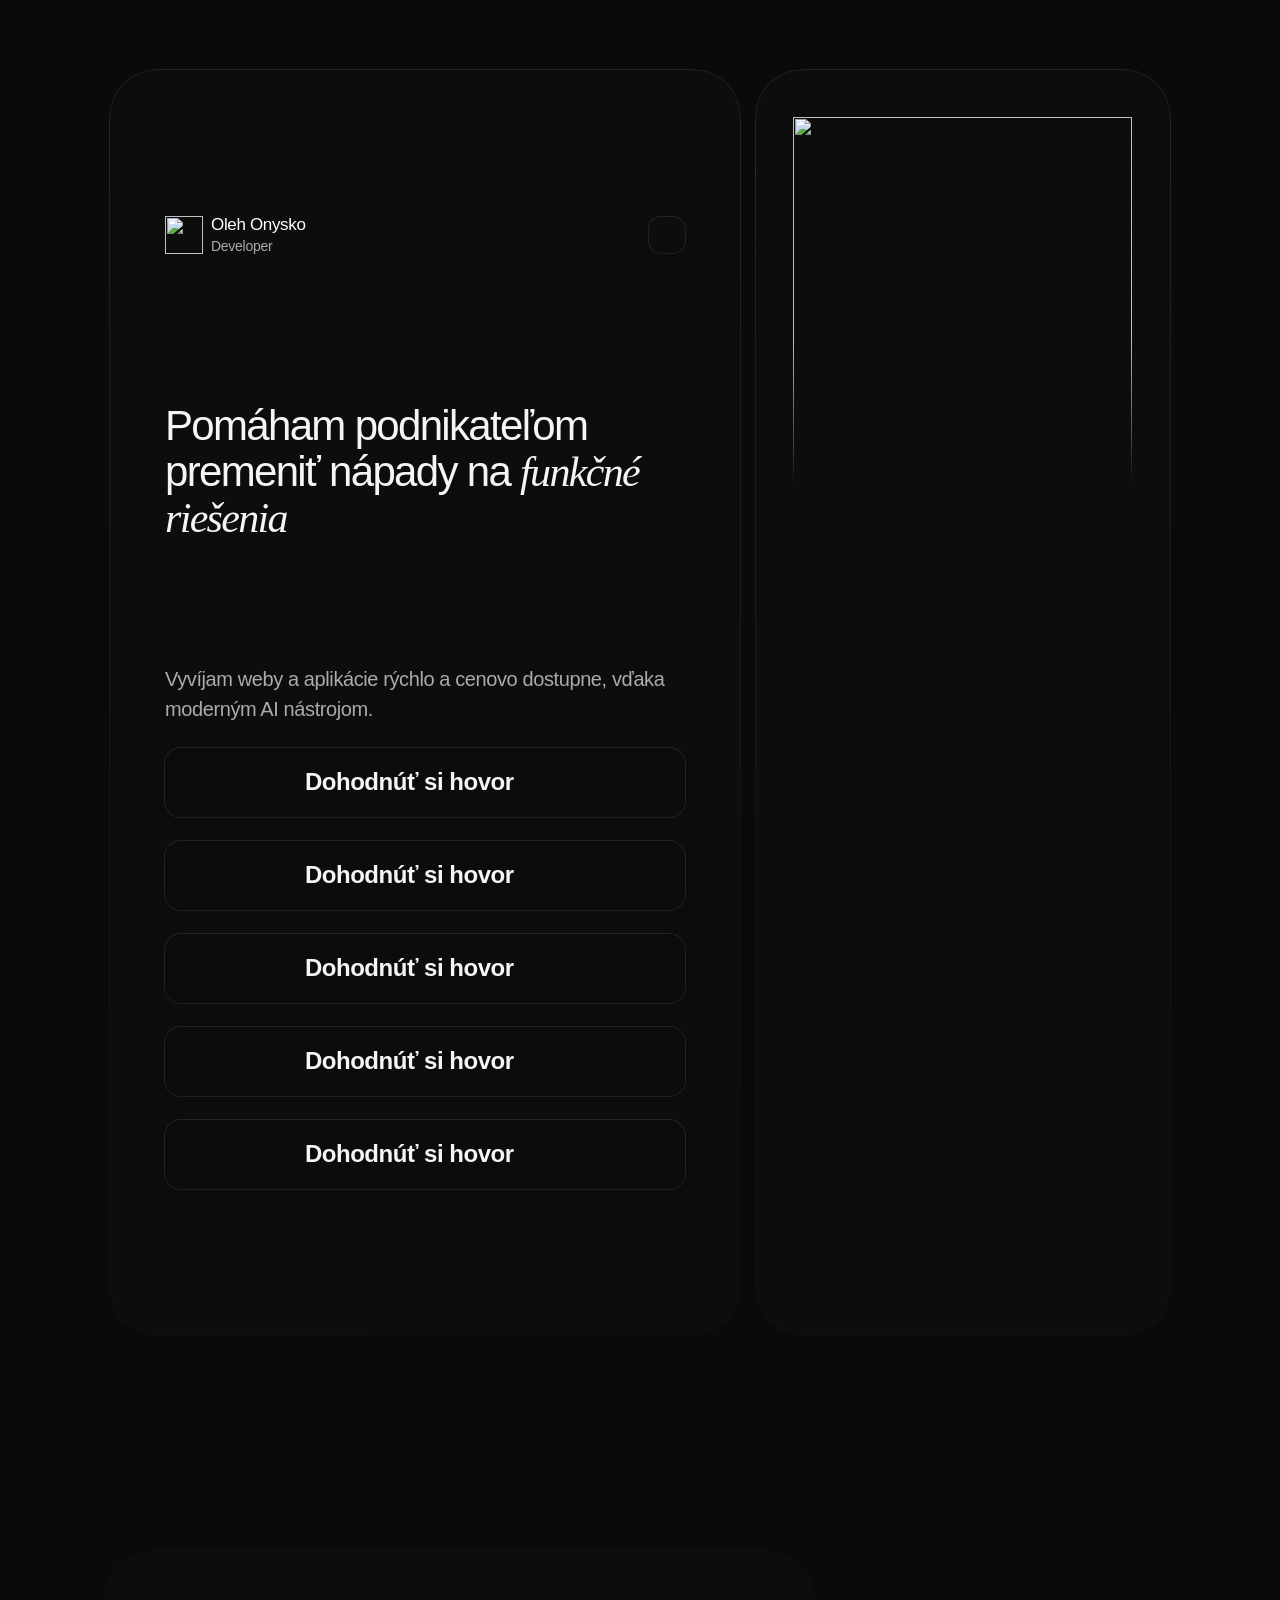
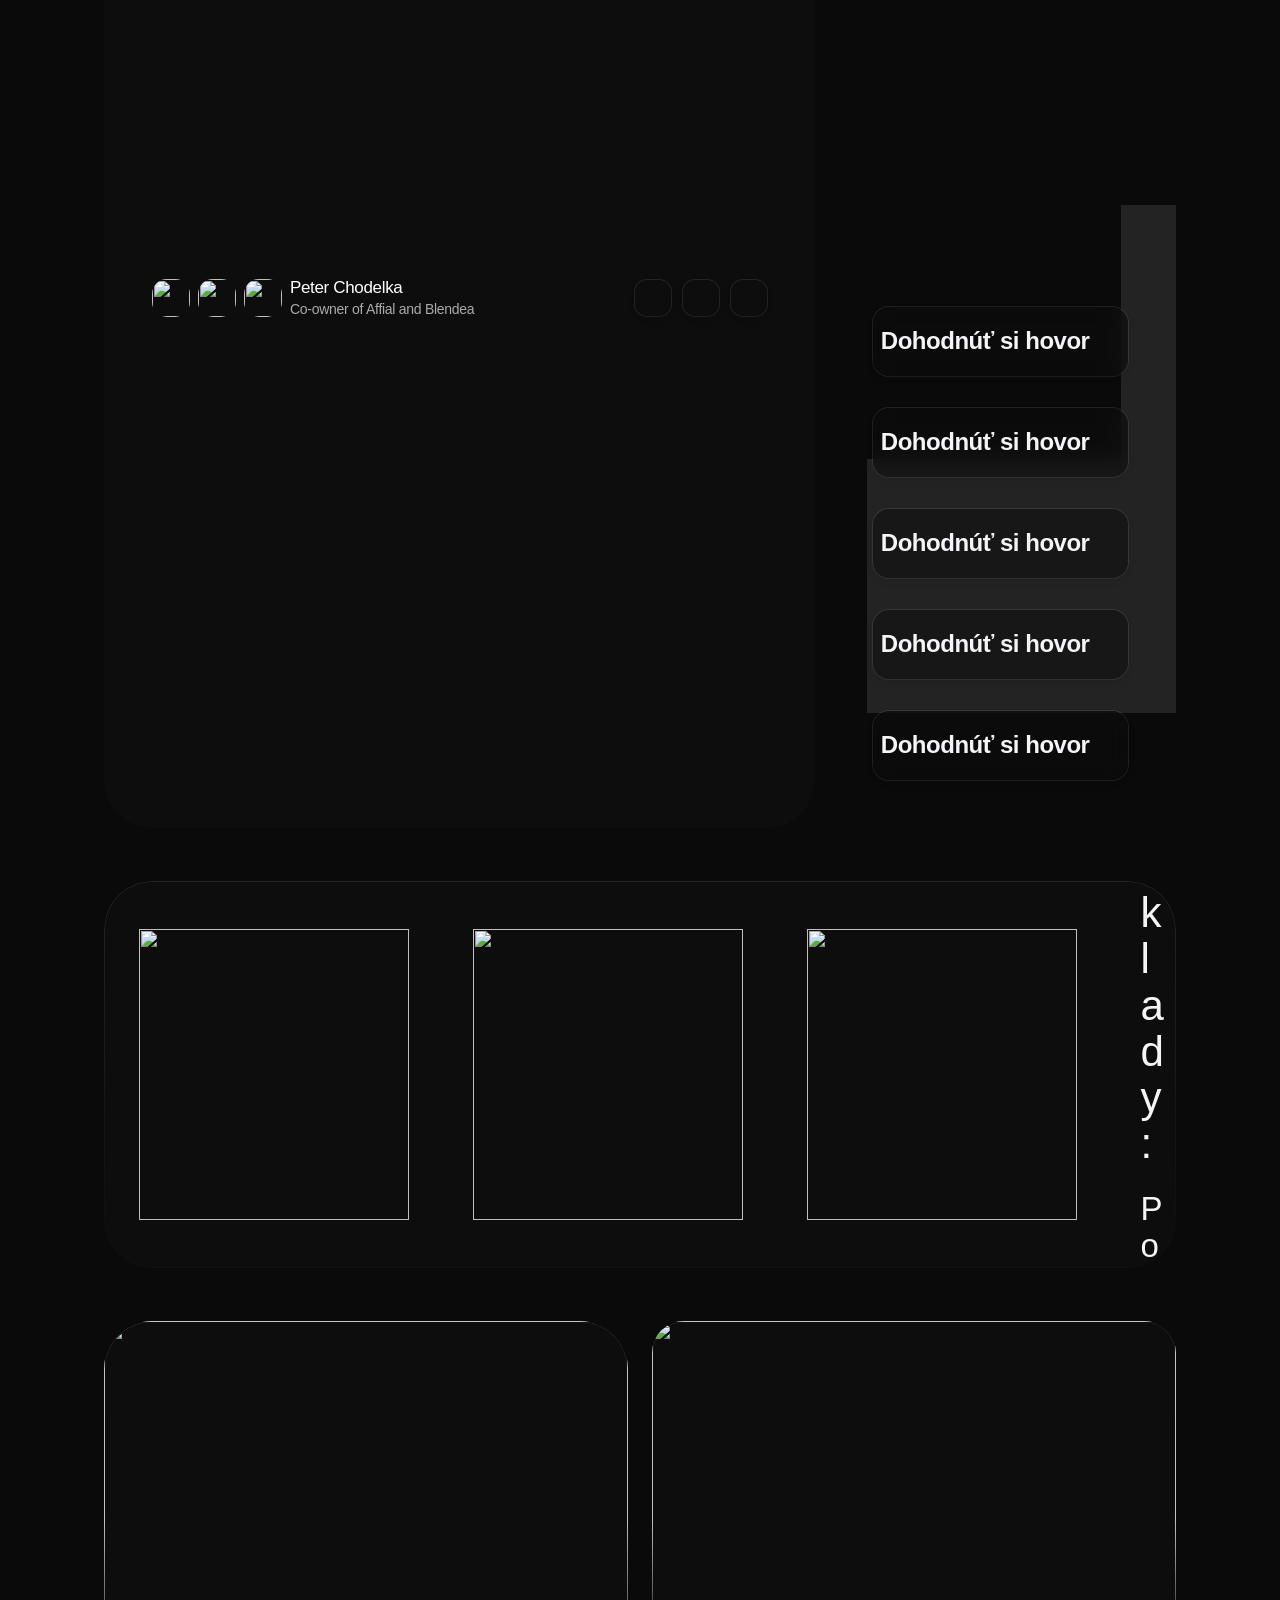
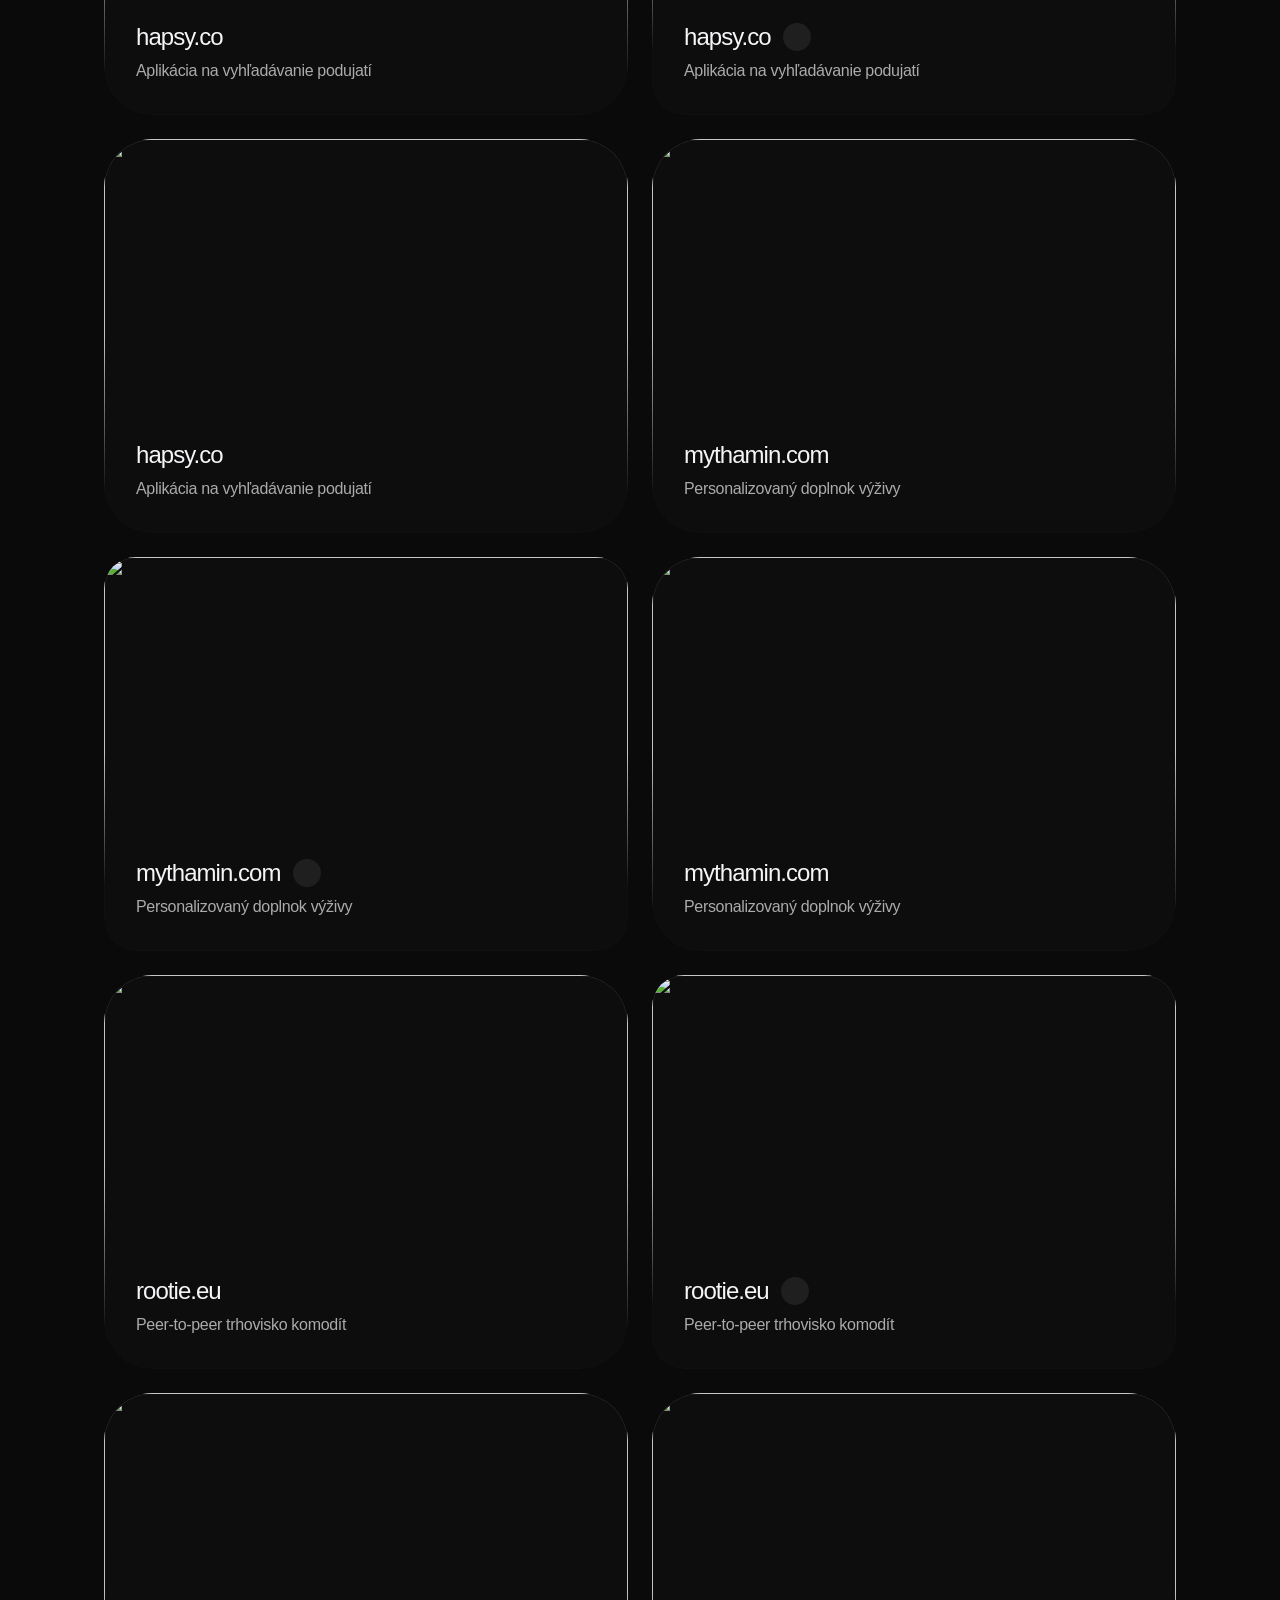
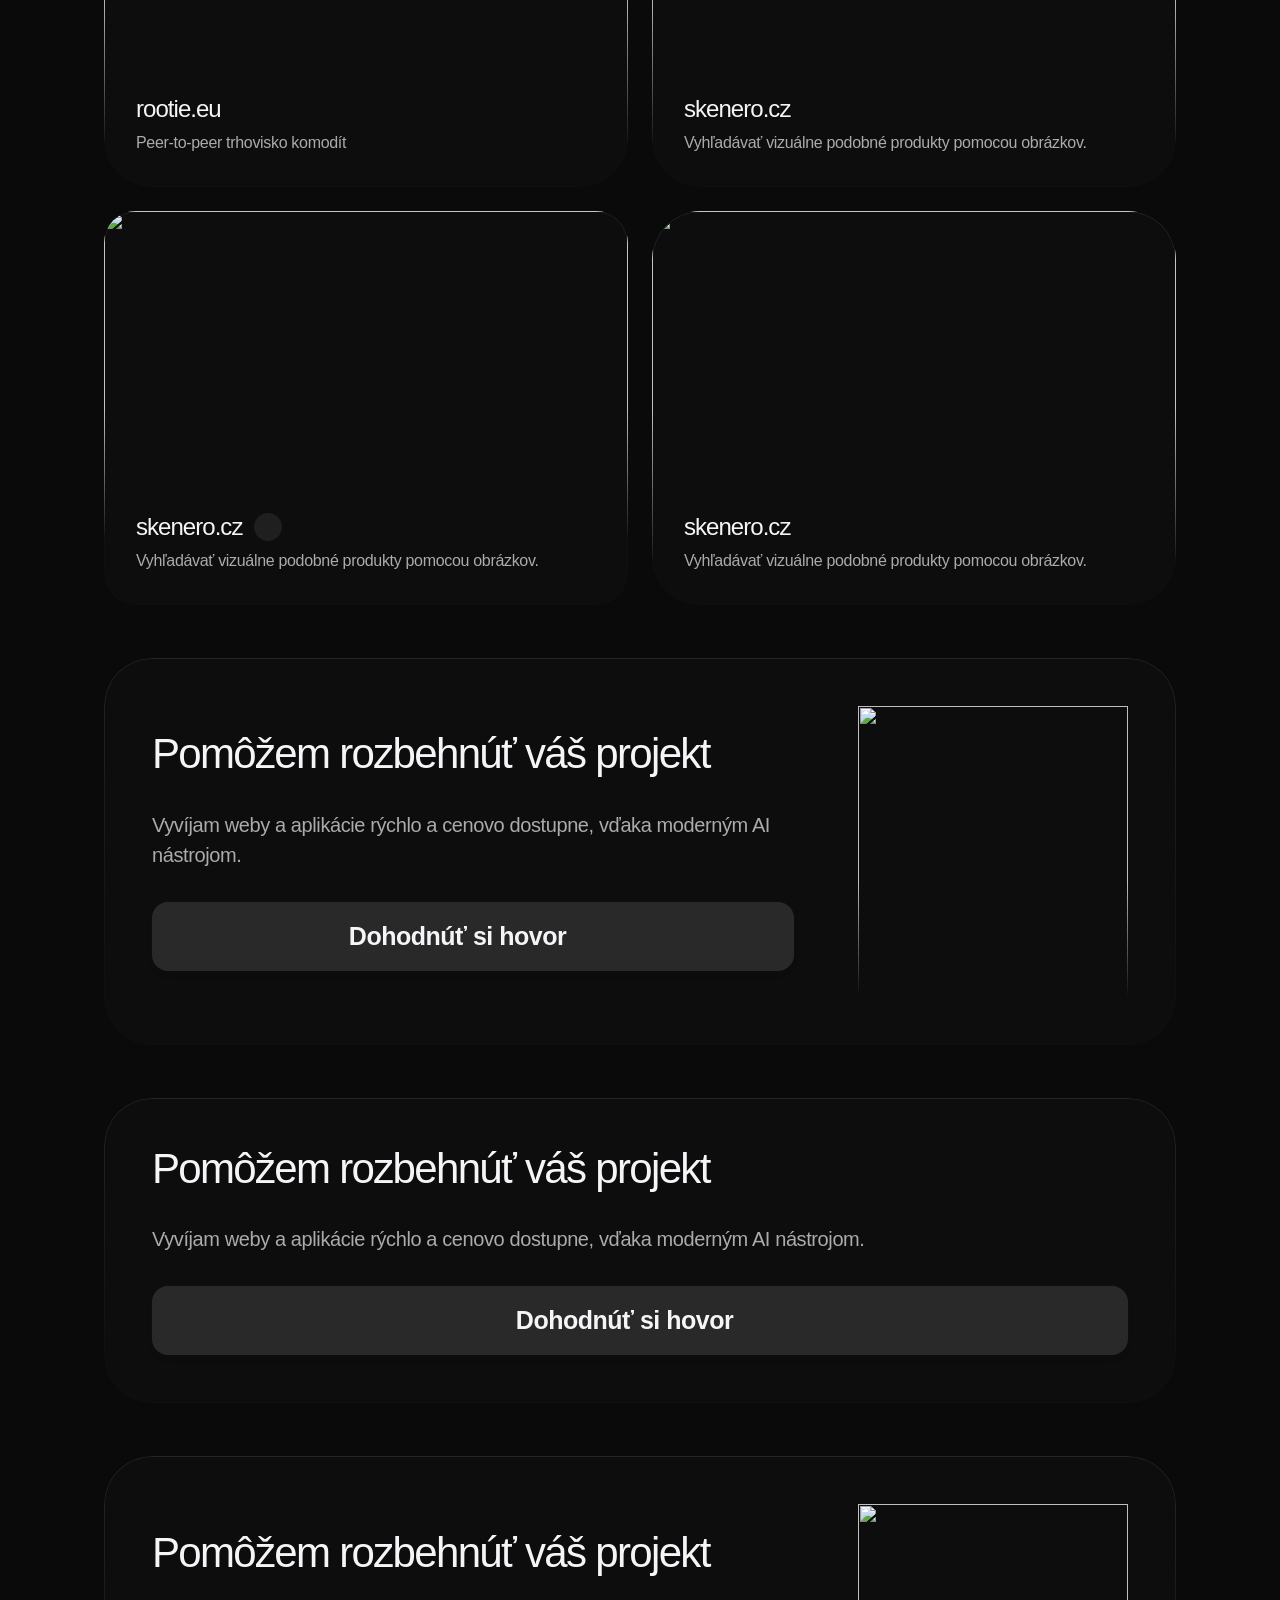
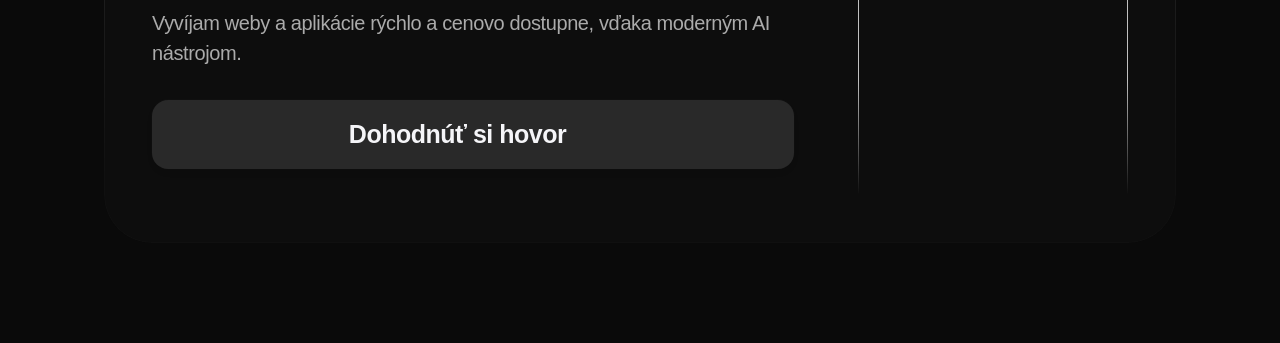
==== commit 02639acc: "Update site content with GTM and Clarity tracking" ====
--- a/index.html
+++ b/index.html
@@ -24,10 +24,10 @@
     
     
     <meta name="viewport" content="width=device-width">
-    <meta name="generator" content="Framer 99f3353">
+    <meta name="generator" content="Framer 0e7701b">
     <title>Rýchly a dostupný vývoj webov a aplikácií – Oleh Onysko</title>
     <meta name="description" content="Pomáham podnikateľom premeniť nápady na funkčné webstránky a aplikácie. Vytvorím vám riešenie na mieru rýchlo, cenovo dostupne a pomocou moderných AI nástrojov. Dohodnite si bezplatný hovor.">
-    <meta name="framer-search-index" content="https://framerusercontent.com/sites/4ncNaPnnj9u6DO1M90SjGu/searchIndex-QMlthyFLRKvR.json">
+    <meta name="framer-search-index" content="https://framerusercontent.com/sites/4ncNaPnnj9u6DO1M90SjGu/searchIndex-yi5XhxnRgGaN.json">
     <meta name="framer-html-plugin" content="disable">
     <link href="https://framerusercontent.com/images/pNet0oVBbO27R3tBsc1EhDeYqg.png" rel="icon" media="(prefers-color-scheme: light)">
     <link href="https://framerusercontent.com/images/pNet0oVBbO27R3tBsc1EhDeYqg.png" rel="icon" media="(prefers-color-scheme: dark)">
@@ -57,14 +57,14 @@
     
     
     
-    <div id="main" data-framer-hydrate-v2="{&quot;routeId&quot;:&quot;augiA20Il&quot;,&quot;localeId&quot;:&quot;default&quot;,&quot;breakpoints&quot;:[{&quot;hash&quot;:&quot;c638zg&quot;,&quot;mediaQuery&quot;:&quot;(min-width: 1200px)&quot;},{&quot;hash&quot;:&quot;1yrhpn&quot;,&quot;mediaQuery&quot;:&quot;(min-width: 810px) and (max-width: 1199px)&quot;},{&quot;hash&quot;:&quot;bxkiar&quot;,&quot;mediaQuery&quot;:&quot;(max-width: 809px)&quot;}]}" data-framer-ssr-released-at="2025-04-21T13:49:35.836Z" data-framer-page-optimized-at="2025-04-23T15:05:22.711Z"><style data-framer-html-style>html body { background: var(--token-2aee546d-3daa-47ca-94b5-be82aed72a46, rgb(10, 10, 10)); }</style><div data-framer-root class="framer-L1uoC framer-IkZQu framer-72rtr7" style="min-height:100vh;width:auto"><div class="framer-1oscx5u" data-framer-name="Container"><div class="framer-1t2ni6h" data-framer-name="Introduction" id="introduction"><div class="framer-6qc8ic" data-framer-name="Card"><div class="framer-o0wcfx" data-border="true" data-framer-name="Border"></div><div class="framer-sj6v38" data-framer-name="Text"><div class="ssr-variant hidden-12gl4l4 hidden-7slepd"><div class="framer-q4rers-container"><div class="framer-44QuK framer-tx434u framer-v-tx434u" data-framer-appear-id="tx434u" data-framer-name="Variant 1" style="width:100%;will-change:transform;opacity:0.001;transform:translateY(40px)"><div class="framer-nota78" data-framer-name="Persona"><div class="framer-1a25qbj" data-framer-name="Image"><div style="position:absolute;border-radius:inherit;top:0;right:0;bottom:0;left:0" data-framer-background-image-wrapper="true"><img decoding="async" width="320" height="320" src="https://framerusercontent.com/images/lBLr1asDuh9ZlIsuFxE3AjULtN4.png" alt style="display:block;width:100%;height:100%;border-radius:inherit;object-position:center;object-fit:contain"></div></div><div class="framer-1aw3pxf" data-framer-name="Text"><div class="framer-1k2n1hw" style="outline:none;display:flex;flex-direction:column;justify-content:flex-start;flex-shrink:0;--extracted-r6o4lv:rgb(255, 255, 255);--framer-link-text-color:rgb(0, 153, 255);--framer-link-text-decoration:underline;transform:none" data-framer-component-type="RichTextContainer"><p style="--font-selector:RlM7U2F0b3NoaS1tZWRpdW0=;--framer-font-family:&quot;Satoshi&quot;, &quot;Satoshi Placeholder&quot;, sans-serif;--framer-font-size:17px;--framer-font-weight:500;--framer-letter-spacing:-0.02em;--framer-line-height:1.1em;--framer-text-color:var(--extracted-r6o4lv, rgb(255, 255, 255))" class="framer-text">Oleh Onysko</p></div><div class="framer-jw2tk7" style="outline:none;display:flex;flex-direction:column;justify-content:flex-start;flex-shrink:0;--extracted-r6o4lv:var(--token-2d34d26e-aa16-40b8-bb3d-911312dac5d2, rgb(171, 171, 171));--framer-link-text-color:rgb(0, 153, 255);--framer-link-text-decoration:underline;transform:none" data-framer-component-type="RichTextContainer"><p style="--font-selector:RlM7U2F0b3NoaS1tZWRpdW0=;--framer-font-family:&quot;Satoshi&quot;, &quot;Satoshi Placeholder&quot;, sans-serif;--framer-font-size:14px;--framer-font-weight:500;--framer-letter-spacing:-0.02em;--framer-line-height:1.1em;--framer-text-color:var(--extracted-r6o4lv, var(--token-2d34d26e-aa16-40b8-bb3d-911312dac5d2, rgb(171, 171, 171)))" class="framer-text">Developer</p></div></div></div><div class="framer-pelrrq" data-framer-name="Socials"><div class="framer-wbo28j-container"><a class="framer-5v2Ux framer-18jk4ek framer-v-18jk4ek framer-1nw6czm" data-framer-name="Variant 1" style="border-bottom-left-radius:12px;border-bottom-right-radius:12px;border-top-left-radius:12px;border-top-right-radius:12px;box-shadow:0px 4px 10px -2px rgba(0, 0, 0, 0.1), 0px 2px 2px -1px rgba(0, 0, 0, 0.1), 0px 0px 0px 1px rgba(255, 255, 255, 0.1);height:100%;width:100%" href="https://www.linkedin.com/in/ohnysko/" target="_blank" rel="noopener"><div class="framer-mh86z-container"><div style="display:contents"></div></div></a></div></div></div></div></div><div class="ssr-variant hidden-72rtr7 hidden-7slepd"><div class="framer-q4rers-container"><div class="framer-44QuK framer-tx434u framer-v-tx434u" data-framer-appear-id="tx434u" data-framer-name="Variant 1" style="width:100%;will-change:transform;opacity:0.001;transform:translateY(40px)"><div class="framer-nota78" data-framer-name="Persona"><div class="framer-1a25qbj" data-framer-name="Image"><div style="position:absolute;border-radius:inherit;top:0;right:0;bottom:0;left:0" data-framer-background-image-wrapper="true"><img decoding="async" width="320" height="320" src="https://framerusercontent.com/images/lBLr1asDuh9ZlIsuFxE3AjULtN4.png" alt style="display:block;width:100%;height:100%;border-radius:inherit;object-position:center;object-fit:contain"></div></div><div class="framer-1aw3pxf" data-framer-name="Text"><div class="framer-1k2n1hw" style="outline:none;display:flex;flex-direction:column;justify-content:flex-start;flex-shrink:0;--extracted-r6o4lv:rgb(255, 255, 255);--framer-link-text-color:rgb(0, 153, 255);--framer-link-text-decoration:underline;transform:none" data-framer-component-type="RichTextContainer"><p style="--font-selector:RlM7U2F0b3NoaS1tZWRpdW0=;--framer-font-family:&quot;Satoshi&quot;, &quot;Satoshi Placeholder&quot;, sans-serif;--framer-font-size:17px;--framer-font-weight:500;--framer-letter-spacing:-0.02em;--framer-line-height:1.1em;--framer-text-color:var(--extracted-r6o4lv, rgb(255, 255, 255))" class="framer-text">Oleh Onysko</p></div><div class="framer-jw2tk7" style="outline:none;display:flex;flex-direction:column;justify-content:flex-start;flex-shrink:0;--extracted-r6o4lv:var(--token-2d34d26e-aa16-40b8-bb3d-911312dac5d2, rgb(171, 171, 171));--framer-link-text-color:rgb(0, 153, 255);--framer-link-text-decoration:underline;transform:none" data-framer-component-type="RichTextContainer"><p style="--font-selector:RlM7U2F0b3NoaS1tZWRpdW0=;--framer-font-family:&quot;Satoshi&quot;, &quot;Satoshi Placeholder&quot;, sans-serif;--framer-font-size:14px;--framer-font-weight:500;--framer-letter-spacing:-0.02em;--framer-line-height:1.1em;--framer-text-color:var(--extracted-r6o4lv, var(--token-2d34d26e-aa16-40b8-bb3d-911312dac5d2, rgb(171, 171, 171)))" class="framer-text">Developer</p></div></div></div><div class="framer-pelrrq" data-framer-name="Socials"><div class="framer-wbo28j-container"><a class="framer-5v2Ux framer-18jk4ek framer-v-18jk4ek framer-1nw6czm" data-framer-name="Variant 1" style="border-bottom-left-radius:12px;border-bottom-right-radius:12px;border-top-left-radius:12px;border-top-right-radius:12px;box-shadow:0px 4px 10px -2px rgba(0, 0, 0, 0.1), 0px 2px 2px -1px rgba(0, 0, 0, 0.1), 0px 0px 0px 1px rgba(255, 255, 255, 0.1);height:100%;width:100%" href="https://www.linkedin.com/in/ohnysko/" target="_blank" rel="noopener"><div class="framer-mh86z-container"><div style="display:contents"></div></div></a></div></div></div></div></div><div class="ssr-variant hidden-12gl4l4 hidden-72rtr7"><div class="framer-q4rers-container"><div class="framer-44QuK framer-tx434u framer-v-tx434u" data-framer-appear-id="tx434u" data-framer-name="Variant 1" style="width:100%;will-change:transform;opacity:0.001;transform:translateY(40px)"><div class="framer-nota78" data-framer-name="Persona"><div class="framer-1a25qbj" data-framer-name="Image"><div style="position:absolute;border-radius:inherit;top:0;right:0;bottom:0;left:0" data-framer-background-image-wrapper="true"><img decoding="async" width="320" height="320" src="https://framerusercontent.com/images/lBLr1asDuh9ZlIsuFxE3AjULtN4.png" alt style="display:block;width:100%;height:100%;border-radius:inherit;object-position:center;object-fit:contain"></div></div><div class="framer-1aw3pxf" data-framer-name="Text"><div class="framer-1k2n1hw" style="outline:none;display:flex;flex-direction:column;justify-content:flex-start;flex-shrink:0;--extracted-r6o4lv:rgb(255, 255, 255);--framer-link-text-color:rgb(0, 153, 255);--framer-link-text-decoration:underline;transform:none" data-framer-component-type="RichTextContainer"><p style="--font-selector:RlM7U2F0b3NoaS1tZWRpdW0=;--framer-font-family:&quot;Satoshi&quot;, &quot;Satoshi Placeholder&quot;, sans-serif;--framer-font-size:17px;--framer-font-weight:500;--framer-letter-spacing:-0.02em;--framer-line-height:1.1em;--framer-text-color:var(--extracted-r6o4lv, rgb(255, 255, 255))" class="framer-text">Oleh Onysko</p></div><div class="framer-jw2tk7" style="outline:none;display:flex;flex-direction:column;justify-content:flex-start;flex-shrink:0;--extracted-r6o4lv:var(--token-2d34d26e-aa16-40b8-bb3d-911312dac5d2, rgb(171, 171, 171));--framer-link-text-color:rgb(0, 153, 255);--framer-link-text-decoration:underline;transform:none" data-framer-component-type="RichTextContainer"><p style="--font-selector:RlM7U2F0b3NoaS1tZWRpdW0=;--framer-font-family:&quot;Satoshi&quot;, &quot;Satoshi Placeholder&quot;, sans-serif;--framer-font-size:14px;--framer-font-weight:500;--framer-letter-spacing:-0.02em;--framer-line-height:1.1em;--framer-text-color:var(--extracted-r6o4lv, var(--token-2d34d26e-aa16-40b8-bb3d-911312dac5d2, rgb(171, 171, 171)))" class="framer-text">Developer</p></div></div></div><div class="framer-pelrrq" data-framer-name="Socials"><div class="framer-wbo28j-container"><a class="framer-5v2Ux framer-18jk4ek framer-v-18jk4ek framer-1nw6czm" data-framer-name="Variant 1" style="border-bottom-left-radius:12px;border-bottom-right-radius:12px;border-top-left-radius:12px;border-top-right-radius:12px;box-shadow:0px 4px 10px -2px rgba(0, 0, 0, 0.1), 0px 2px 2px -1px rgba(0, 0, 0, 0.1), 0px 0px 0px 1px rgba(255, 255, 255, 0.1);height:100%;width:100%" href="https://www.linkedin.com/in/ohnysko/" target="_blank" rel="noopener"><div class="framer-mh86z-container"><div style="display:contents"></div></div></a></div></div></div></div></div><div class="ssr-variant hidden-12gl4l4"><div class="framer-12v091m" data-framer-appear-id="12v091m" style="outline:none;display:flex;flex-direction:column;justify-content:flex-start;opacity:0.001;flex-shrink:0;will-change:transform;transform:translateY(40px)" data-framer-component-type="RichTextContainer"><h1 style="--font-selector:RlM7U2F0b3NoaS1tZWRpdW0=;--framer-font-family:&quot;Satoshi&quot;, &quot;Satoshi Placeholder&quot;, sans-serif;--framer-font-size:42px;--framer-font-weight:500;--framer-letter-spacing:-0.04em;--framer-line-height:1.1em;--framer-text-color:var(--token-5e8402e0-a3a5-4ffd-87e1-db65fd032b26, rgb(245, 245, 248))" class="framer-text">Pomáham podnikateľom premeniť nápady na <span style="--font-selector:R0Y7UGxheWZhaXIgRGlzcGxheS01MDBpdGFsaWM=;--framer-font-family:&quot;Playfair Display&quot;, &quot;Playfair Display Placeholder&quot;, serif;--framer-font-style:italic" class="framer-text">funkčné riešenia</span></h1></div></div><div class="ssr-variant hidden-72rtr7 hidden-7slepd"><div class="framer-12v091m" data-framer-appear-id="12v091m" style="outline:none;display:flex;flex-direction:column;justify-content:flex-start;opacity:0.001;flex-shrink:0;will-change:transform;transform:translateY(40px)" data-framer-component-type="RichTextContainer"><h1 style="--font-selector:RlM7U2F0b3NoaS1tZWRpdW0=;--framer-font-family:&quot;Satoshi&quot;, &quot;Satoshi Placeholder&quot;, sans-serif;--framer-font-size:34px;--framer-font-weight:500;--framer-letter-spacing:-0.04em;--framer-line-height:1.1em;--framer-text-color:var(--token-5e8402e0-a3a5-4ffd-87e1-db65fd032b26, rgb(245, 245, 248))" class="framer-text">Pomáham podnikateľom premeniť nápady na <span style="--font-selector:R0Y7UGxheWZhaXIgRGlzcGxheS01MDBpdGFsaWM=;--framer-font-family:&quot;Playfair Display&quot;, &quot;Playfair Display Placeholder&quot;, serif;--framer-font-style:italic" class="framer-text">funkčné riešenia</span></h1></div></div><div class="framer-v2caw0" data-framer-appear-id="v2caw0" style="outline:none;display:flex;flex-direction:column;justify-content:flex-start;opacity:0.001;flex-shrink:0;will-change:transform;transform:translateY(40px)" data-framer-component-type="RichTextContainer"><p class="framer-text framer-styles-preset-1wp2up2" data-styles-preset="mBmH8uwm6">Vyvíjam weby a aplikácie rýchlo a cenovo dostupne, vďaka moderným AI nástrojom.</p></div><div class="ssr-variant hidden-12gl4l4"><div class="framer-wempmz-container hidden-72rtr7 hidden-7slepd" data-framer-name="Button (Popup)" name="Button (Popup)"><a name="Button (Popup)" class="framer-TpzmF framer-41t4nd framer-v-41t4nd framer-18icunf" data-framer-name="Secondary Large" data-highlight="true" style="backdrop-filter:blur(10px);background-color:rgba(13, 13, 13, 0.5);border-bottom-left-radius:16px;border-bottom-right-radius:16px;border-top-left-radius:16px;border-top-right-radius:16px;box-shadow:0px 4px 10px -2px rgba(0, 0, 0, 0.1), 0px 2px 2px -1px rgba(0, 0, 0, 0.1), 0px 0px 0px 1px rgba(255, 255, 255, 0.1);-webkit-backdrop-filter:blur(10px);width:100%" href="./get-in-touch" tabindex="0"><div class="framer-ltbul5" data-framer-name="Categories" style="outline:none;display:flex;flex-direction:column;justify-content:center;flex-shrink:0;--extracted-1w1cjl5:var(--token-9c4db272-3e6f-4bdb-870d-13efb9df1386, rgb(245, 245, 248));transform:none" data-framer-component-type="RichTextContainer"><h6 style="--font-selector:RlM7U2F0b3NoaS1ib2xk;--framer-font-family:&quot;Satoshi&quot;, &quot;Satoshi Placeholder&quot;, sans-serif;--framer-font-size:24px;--framer-font-weight:700;--framer-letter-spacing:-0.02em;--framer-line-height:24px;--framer-text-color:var(--extracted-1w1cjl5, var(--token-9c4db272-3e6f-4bdb-870d-13efb9df1386, rgb(245, 245, 248)))" class="framer-text">Dohodnúť si hovor</h6></div><div class="framer-1xbs3jc-container"><div style="display:contents"></div></div></a></div></div><div class="ssr-variant hidden-72rtr7 hidden-7slepd"><div class="framer-wempmz-container hidden-72rtr7 hidden-7slepd" data-framer-name="Button (Popup)" name="Button (Popup)"><a name="Button (Popup)" class="framer-TpzmF framer-41t4nd framer-v-41t4nd framer-18icunf" data-framer-name="Secondary Large" data-highlight="true" style="backdrop-filter:blur(10px);background-color:rgba(13, 13, 13, 0.5);border-bottom-left-radius:16px;border-bottom-right-radius:16px;border-top-left-radius:16px;border-top-right-radius:16px;box-shadow:0px 4px 10px -2px rgba(0, 0, 0, 0.1), 0px 2px 2px -1px rgba(0, 0, 0, 0.1), 0px 0px 0px 1px rgba(255, 255, 255, 0.1);-webkit-backdrop-filter:blur(10px);width:100%" href="./get-in-touch" tabindex="0"><div class="framer-ltbul5" data-framer-name="Categories" style="outline:none;display:flex;flex-direction:column;justify-content:center;flex-shrink:0;--extracted-1w1cjl5:var(--token-9c4db272-3e6f-4bdb-870d-13efb9df1386, rgb(245, 245, 248));transform:none" data-framer-component-type="RichTextContainer"><h6 style="--font-selector:RlM7U2F0b3NoaS1ib2xk;--framer-font-family:&quot;Satoshi&quot;, &quot;Satoshi Placeholder&quot;, sans-serif;--framer-font-size:24px;--framer-font-weight:700;--framer-letter-spacing:-0.02em;--framer-line-height:24px;--framer-text-color:var(--extracted-1w1cjl5, var(--token-9c4db272-3e6f-4bdb-870d-13efb9df1386, rgb(245, 245, 248)))" class="framer-text">Dohodnúť si hovor</h6></div><div class="framer-1xbs3jc-container"><div style="display:contents"></div></div></a></div></div><div class="ssr-variant hidden-7slepd"><div class="framer-1rlocee-container hidden-72rtr7 hidden-12gl4l4" data-framer-name="Button (Popup)" name="Button (Popup)"><a name="Button (Popup)" class="framer-TpzmF framer-41t4nd framer-v-41t4nd framer-18icunf" data-framer-name="Secondary Large" data-highlight="true" style="backdrop-filter:blur(10px);background-color:rgba(13, 13, 13, 0.5);border-bottom-left-radius:16px;border-bottom-right-radius:16px;border-top-left-radius:16px;border-top-right-radius:16px;box-shadow:0px 4px 10px -2px rgba(0, 0, 0, 0.1), 0px 2px 2px -1px rgba(0, 0, 0, 0.1), 0px 0px 0px 1px rgba(255, 255, 255, 0.1);-webkit-backdrop-filter:blur(10px);width:100%" href="./get-in-touch" tabindex="0"><div class="framer-ltbul5" data-framer-name="Categories" style="outline:none;display:flex;flex-direction:column;justify-content:center;flex-shrink:0;--extracted-1w1cjl5:var(--token-9c4db272-3e6f-4bdb-870d-13efb9df1386, rgb(245, 245, 248));transform:none" data-framer-component-type="RichTextContainer"><h6 style="--font-selector:RlM7U2F0b3NoaS1ib2xk;--framer-font-family:&quot;Satoshi&quot;, &quot;Satoshi Placeholder&quot;, sans-serif;--framer-font-size:24px;--framer-font-weight:700;--framer-letter-spacing:-0.02em;--framer-line-height:24px;--framer-text-color:var(--extracted-1w1cjl5, var(--token-9c4db272-3e6f-4bdb-870d-13efb9df1386, rgb(245, 245, 248)))" class="framer-text">Dohodnúť si hovor</h6></div><div class="framer-1xbs3jc-container"><div style="display:contents"></div></div></a></div></div><div class="ssr-variant hidden-12gl4l4 hidden-72rtr7"><div class="framer-1rlocee-container hidden-72rtr7 hidden-12gl4l4" data-framer-name="Button (Popup)" name="Button (Popup)"><a name="Button (Popup)" class="framer-TpzmF framer-41t4nd framer-v-41t4nd framer-18icunf" data-framer-name="Secondary Large" data-highlight="true" style="backdrop-filter:blur(10px);background-color:rgba(13, 13, 13, 0.5);border-bottom-left-radius:16px;border-bottom-right-radius:16px;border-top-left-radius:16px;border-top-right-radius:16px;box-shadow:0px 4px 10px -2px rgba(0, 0, 0, 0.1), 0px 2px 2px -1px rgba(0, 0, 0, 0.1), 0px 0px 0px 1px rgba(255, 255, 255, 0.1);-webkit-backdrop-filter:blur(10px);width:100%" href="./get-in-touch" tabindex="0"><div class="framer-ltbul5" data-framer-name="Categories" style="outline:none;display:flex;flex-direction:column;justify-content:center;flex-shrink:0;--extracted-1w1cjl5:var(--token-9c4db272-3e6f-4bdb-870d-13efb9df1386, rgb(245, 245, 248));transform:none" data-framer-component-type="RichTextContainer"><h6 style="--font-selector:RlM7U2F0b3NoaS1ib2xk;--framer-font-family:&quot;Satoshi&quot;, &quot;Satoshi Placeholder&quot;, sans-serif;--framer-font-size:24px;--framer-font-weight:700;--framer-letter-spacing:-0.02em;--framer-line-height:24px;--framer-text-color:var(--extracted-1w1cjl5, var(--token-9c4db272-3e6f-4bdb-870d-13efb9df1386, rgb(245, 245, 248)))" class="framer-text">Dohodnúť si hovor</h6></div><div class="framer-1xbs3jc-container"><div style="display:contents"></div></div></a></div></div><div class="framer-1ltntib-container hidden-7slepd hidden-12gl4l4" data-framer-name="Button (Popup)" name="Button (Popup)"><a name="Button (Popup)" class="framer-TpzmF framer-41t4nd framer-v-41t4nd framer-18icunf" data-framer-name="Secondary Large" data-highlight="true" style="backdrop-filter:blur(10px);background-color:rgba(13, 13, 13, 0.5);border-bottom-left-radius:16px;border-bottom-right-radius:16px;border-top-left-radius:16px;border-top-right-radius:16px;box-shadow:0px 4px 10px -2px rgba(0, 0, 0, 0.1), 0px 2px 2px -1px rgba(0, 0, 0, 0.1), 0px 0px 0px 1px rgba(255, 255, 255, 0.1);-webkit-backdrop-filter:blur(10px);width:100%" href="./get-in-touch" tabindex="0"><div class="framer-ltbul5" data-framer-name="Categories" style="outline:none;display:flex;flex-direction:column;justify-content:center;flex-shrink:0;--extracted-1w1cjl5:var(--token-9c4db272-3e6f-4bdb-870d-13efb9df1386, rgb(245, 245, 248));transform:none" data-framer-component-type="RichTextContainer"><h6 style="--font-selector:RlM7U2F0b3NoaS1ib2xk;--framer-font-family:&quot;Satoshi&quot;, &quot;Satoshi Placeholder&quot;, sans-serif;--framer-font-size:24px;--framer-font-weight:700;--framer-letter-spacing:-0.02em;--framer-line-height:24px;--framer-text-color:var(--extracted-1w1cjl5, var(--token-9c4db272-3e6f-4bdb-870d-13efb9df1386, rgb(245, 245, 248)))" class="framer-text">Dohodnúť si hovor</h6></div><div class="framer-1xbs3jc-container"><div style="display:contents"></div></div></a></div></div></div><div class="framer-g9knyd" data-framer-name="Card"><div class="framer-17bm0au" data-framer-name="Shooting Stars"><div class="framer-1053t03-container" style="will-change:transform;opacity:1;transform:rotate(22.6deg)"><div class="framer-PMKWr framer-v-8wex7e" style="display:contents" tabindex="0"><div class="framer-8wex7e" data-framer-name="Variant 1" style="background:linear-gradient(270deg, hsla(0, 0%, 100%, 0.6) 0%, hsla(0, 0%, 100%, 0) 100%);border-bottom-left-radius:2px;border-bottom-right-radius:2px;border-top-left-radius:2px;border-top-right-radius:2px;height:100%;width:100%"><div class="framer-16kciz9" style="background-color:rgba(255, 255, 255, 0.2);border-bottom-left-radius:1px;border-bottom-right-radius:1px;border-top-left-radius:1px;border-top-right-radius:1px;box-shadow:0px 0px 6px 1px rgba(255, 255, 255, 0.6)"></div></div></div></div><div class="framer-wmg1xm-container" style="will-change:transform;opacity:1;transform:rotate(22.6deg)"><div class="framer-PMKWr framer-v-8wex7e" style="display:contents" tabindex="0"><div class="framer-8wex7e" data-framer-name="Variant 1" style="background:linear-gradient(270deg, hsla(0, 0%, 100%, 0.6) 0%, hsla(0, 0%, 100%, 0) 100%);border-bottom-left-radius:2px;border-bottom-right-radius:2px;border-top-left-radius:2px;border-top-right-radius:2px;height:100%;width:100%"><div class="framer-16kciz9" style="background-color:rgba(255, 255, 255, 0.2);border-bottom-left-radius:1px;border-bottom-right-radius:1px;border-top-left-radius:1px;border-top-right-radius:1px;box-shadow:0px 0px 6px 1px rgba(255, 255, 255, 0.6)"></div></div></div></div><div class="framer-1q2m1t9-container" style="will-change:transform;opacity:1;transform:rotate(22.6deg)"><div class="framer-PMKWr framer-v-8wex7e" style="display:contents" tabindex="0"><div class="framer-8wex7e" data-framer-name="Variant 1" style="background:linear-gradient(270deg, hsla(0, 0%, 100%, 0.6) 0%, hsla(0, 0%, 100%, 0) 100%);border-bottom-left-radius:2px;border-bottom-right-radius:2px;border-top-left-radius:2px;border-top-right-radius:2px;height:100%;width:100%"><div class="framer-16kciz9" style="background-color:rgba(255, 255, 255, 0.2);border-bottom-left-radius:1px;border-bottom-right-radius:1px;border-top-left-radius:1px;border-top-right-radius:1px;box-shadow:0px 0px 6px 1px rgba(255, 255, 255, 0.6)"></div></div></div></div><div class="framer-1kmbf03-container" style="will-change:transform;opacity:1;transform:rotate(22.6deg)"><div class="framer-PMKWr framer-v-8wex7e" style="display:contents" tabindex="0"><div class="framer-8wex7e" data-framer-name="Variant 1" style="background:linear-gradient(270deg, hsla(0, 0%, 100%, 0.6) 0%, hsla(0, 0%, 100%, 0) 100%);border-bottom-left-radius:2px;border-bottom-right-radius:2px;border-top-left-radius:2px;border-top-right-radius:2px;height:100%;width:100%"><div class="framer-16kciz9" style="background-color:rgba(255, 255, 255, 0.2);border-bottom-left-radius:1px;border-bottom-right-radius:1px;border-top-left-radius:1px;border-top-right-radius:1px;box-shadow:0px 0px 6px 1px rgba(255, 255, 255, 0.6)"></div></div></div></div></div><div class="ssr-variant hidden-12gl4l4 hidden-7slepd"><div class="framer-1qavbwm" data-framer-appear-id="1qavbwm" data-framer-name="Image" style="will-change:transform;opacity:0.001;transform:translateY(240px)"><div style="position:absolute;border-radius:inherit;top:0;right:0;bottom:0;left:0" data-framer-background-image-wrapper="true"><img decoding="async" width="320" height="320" src="https://framerusercontent.com/images/Pi90zbgulpHU6NEcceGpq1anig.png" alt style="display:block;width:100%;height:100%;border-radius:inherit;object-position:center;object-fit:contain"></div></div></div><div class="ssr-variant hidden-72rtr7 hidden-7slepd"><div class="framer-1qavbwm" data-framer-appear-id="1qavbwm" data-framer-name="Image" style="opacity:0.001;will-change:transform;transform:translateY(240px)"><div style="position:absolute;border-radius:inherit;top:0;right:0;bottom:0;left:0" data-framer-background-image-wrapper="true"><img decoding="async" width="320" height="320" src="https://framerusercontent.com/images/Pi90zbgulpHU6NEcceGpq1anig.png" alt style="display:block;width:100%;height:100%;border-radius:inherit;object-position:center;object-fit:contain"></div></div></div><div class="ssr-variant hidden-12gl4l4 hidden-72rtr7"><div class="framer-1qavbwm" data-framer-appear-id="1qavbwm" data-framer-name="Image" style="will-change:transform;opacity:0.001;transform:translateY(240px)"><div style="position:absolute;border-radius:inherit;top:0;right:0;bottom:0;left:0" data-framer-background-image-wrapper="true"><img decoding="async" width="320" height="320" src="https://framerusercontent.com/images/Pi90zbgulpHU6NEcceGpq1anig.png" alt style="display:block;width:100%;height:100%;border-radius:inherit;object-position:center;object-fit:contain"></div></div></div><div class="framer-1emzrdm-container"><div style="width:100%;height:100%;overflow:hidden;background-color:var(--token-ed13dd87-efcd-4d28-b449-ce1f4c93eec1, rgb(18, 18, 18));transform:translateZ(0);border-radius:0;position:relative"><div id="One"><canvas style="width:100%;height:100%;position:absolute"></canvas></div></div></div><div class="framer-w37slc" data-border="true" data-framer-name="Border"></div><div class="framer-1grif7n" data-framer-appear-id="1grif7n" data-framer-name="Glow" style="will-change:transform;opacity:0.001;transform:perspective(1200px)"><div data-framer-component-type="SVG" style="image-rendering:pixelated;flex-shrink:0;opacity:0.2;background-size:100% 100%;background-image:url(&quot;data:image/svg+xml;utf8,%3Csvg%20xmlns%3D%22http%3A%2F%2Fwww.w3.org%2F2000%2Fsvg%22%20xmlns%3Axlink%3D%22http%3A%2F%2Fwww.w3.org%2F1999%2Fxlink%22%20viewBox%3D%220%200%20716%20743%22%3E%3Cpath%20d%3D%22M%20519%200.5%20L%200.5%20743%20L%20715.5%2020%20Z%22%20fill%3D%22hsl(0%2C%200%25%2C%20100%25&quot;)%22%3E%3C%2Fpath%3E%3C%2Fsvg%3E')" class="framer-hj8vza" aria-hidden="true"></div></div></div></div><div class="framer-13fft3k" data-framer-appear-id="13fft3k" data-framer-name="Logos" style="opacity:0.001;will-change:transform;transform:translateY(40px)"><div class="framer-18vmn4v-container"><section style="display:flex;width:100%;height:100%;max-width:100%;max-height:100%;place-items:center;margin:0;padding:0px;list-style-type:none;text-indent:none;opacity:0;-webkit-mask-image:linear-gradient(to right, rgba(0, 0, 0, 0) 0%, rgba(0, 0, 0, 1) 10%, rgba(0, 0, 0, 1) 90%, rgba(0, 0, 0, 0) 100%);-moz-mask-image:linear-gradient(to right, rgba(0, 0, 0, 0) 0%, rgba(0, 0, 0, 1) 10%, rgba(0, 0, 0, 1) 90%, rgba(0, 0, 0, 0) 100%);mask-image:linear-gradient(to right, rgba(0, 0, 0, 0) 0%, rgba(0, 0, 0, 1) 10%, rgba(0, 0, 0, 1) 90%, rgba(0, 0, 0, 0) 100%);overflow:hidden"><ul style="display:flex;width:100%;height:100%;max-width:100%;max-height:100%;place-items:center;margin:0;padding:0;list-style-type:none;text-indent:none;gap:52px;position:relative;flex-direction:row;will-change:transform;transform:translateX(-0px)"><li><div class="framer-r8e78c" data-framer-name="rychlejsi vyvoj" style="flex-shrink:0"><div class="framer-1wsz84g" style="outline:none;display:flex;flex-direction:column;justify-content:flex-start;flex-shrink:0;transform:none" data-framer-component-type="RichTextContainer"><p style="--font-selector:RlM7U2F0b3NoaS1ib2xk;--framer-font-family:&quot;Satoshi&quot;, &quot;Satoshi Placeholder&quot;, sans-serif;--framer-font-size:24px;--framer-font-weight:700;--framer-text-color:var(--token-5e8402e0-a3a5-4ffd-87e1-db65fd032b26, rgb(245, 245, 248))" class="framer-text">rýchlejší vývoj vďaka AI</p></div></div></li><li><div class="framer-y885qc" data-framer-name="20+ projektov" style="flex-shrink:0"><div class="framer-qcy92c" style="outline:none;display:flex;flex-direction:column;justify-content:flex-start;flex-shrink:0;transform:none" data-framer-component-type="RichTextContainer"><p style="--font-selector:RlM7U2F0b3NoaS1ib2xk;--framer-font-family:&quot;Satoshi&quot;, &quot;Satoshi Placeholder&quot;, sans-serif;--framer-font-size:24px;--framer-font-weight:700;--framer-text-color:var(--token-5e8402e0-a3a5-4ffd-87e1-db65fd032b26, rgb(245, 245, 248))" class="framer-text">20+ projektov</p></div></div></li><li><div class="framer-7lgkoy" data-framer-name="100% spokojnost" style="flex-shrink:0"><div class="framer-fn8jdg" style="outline:none;display:flex;flex-direction:column;justify-content:flex-start;flex-shrink:0;transform:none" data-framer-component-type="RichTextContainer"><p style="--font-selector:RlM7U2F0b3NoaS1ib2xk;--framer-font-family:&quot;Satoshi&quot;, &quot;Satoshi Placeholder&quot;, sans-serif;--framer-font-size:24px;--framer-font-weight:700;--framer-text-color:var(--token-5e8402e0-a3a5-4ffd-87e1-db65fd032b26, rgb(245, 245, 248))" class="framer-text">100% spokojnosť klientov</p></div></div></li></ul></section></div></div><div class="framer-15ihivm" data-framer-name="Testimotials"><div class="framer-r1dpma" data-framer-name="Card"><div class="framer-n72tb1" data-border="true" data-framer-name="Border"></div><div class="framer-yeukvc" data-framer-appear-id="yeukvc" data-framer-name="Information" style="opacity:0.001;will-change:transform;transform:translateY(40px)"><div class="framer-ue16jo" data-framer-name="Persona"><div class="ssr-variant hidden-12gl4l4 hidden-7slepd"><div class="framer-1v12j8r" data-framer-name="Image"><div style="position:absolute;border-radius:inherit;top:0;right:0;bottom:0;left:0" data-framer-background-image-wrapper="true"><img decoding="async" width="400" height="400" src="https://framerusercontent.com/images/powqoIt9ezl9dnmCIKKRjC9pTbM.jpeg" alt style="display:block;width:100%;height:100%;border-radius:inherit;object-position:center;object-fit:contain"></div></div></div><div class="ssr-variant hidden-72rtr7 hidden-7slepd"><div class="framer-1v12j8r" data-framer-name="Image"><div style="position:absolute;border-radius:inherit;top:0;right:0;bottom:0;left:0" data-framer-background-image-wrapper="true"><img decoding="async" width="400" height="400" src="https://framerusercontent.com/images/powqoIt9ezl9dnmCIKKRjC9pTbM.jpeg" alt style="display:block;width:100%;height:100%;border-radius:inherit;object-position:center;object-fit:contain"></div></div></div><div class="ssr-variant hidden-12gl4l4 hidden-72rtr7"><div class="framer-1v12j8r" data-framer-name="Image"><div style="position:absolute;border-radius:inherit;top:0;right:0;bottom:0;left:0" data-framer-background-image-wrapper="true"><img decoding="async" width="400" height="400" src="https://framerusercontent.com/images/powqoIt9ezl9dnmCIKKRjC9pTbM.jpeg" alt style="display:block;width:100%;height:100%;border-radius:inherit;object-position:center;object-fit:contain"></div></div></div><div class="framer-tlr13i" data-framer-name="Text"><div class="framer-1crprx0" style="outline:none;display:flex;flex-direction:column;justify-content:flex-start;flex-shrink:0;transform:none" data-framer-component-type="RichTextContainer"><p style="--font-selector:RlM7U2F0b3NoaS1tZWRpdW0=;--framer-font-family:&quot;Satoshi&quot;, &quot;Satoshi Placeholder&quot;, sans-serif;--framer-font-size:17px;--framer-font-weight:500;--framer-letter-spacing:-0.02em;--framer-line-height:1.1em;--framer-text-color:rgb(255, 255, 255)" class="framer-text">Peter Chodelka</p></div><div class="framer-12qnln9" style="outline:none;display:flex;flex-direction:column;justify-content:flex-start;flex-shrink:0;transform:none" data-framer-component-type="RichTextContainer"><p style="--font-selector:RlM7U2F0b3NoaS1tZWRpdW0=;--framer-font-family:&quot;Satoshi&quot;, &quot;Satoshi Placeholder&quot;, sans-serif;--framer-font-size:14px;--framer-font-weight:500;--framer-letter-spacing:-0.02em;--framer-line-height:1.1em;--framer-text-color:var(--token-2d34d26e-aa16-40b8-bb3d-911312dac5d2, rgb(171, 171, 171))" class="framer-text">Co-owner of Affial and Blendea</p></div></div></div><div class="framer-1oxwecv" data-framer-name="Socials"><div class="ssr-variant hidden-12gl4l4 hidden-7slepd"><div class="framer-1kxj4lc-container"><a class="framer-5v2Ux framer-18jk4ek framer-v-18jk4ek framer-1nw6czm" data-framer-name="Variant 1" style="border-bottom-left-radius:12px;border-bottom-right-radius:12px;border-top-left-radius:12px;border-top-right-radius:12px;box-shadow:0px 4px 10px -2px rgba(0, 0, 0, 0.1), 0px 2px 2px -1px rgba(0, 0, 0, 0.1), 0px 0px 0px 1px rgba(255, 255, 255, 0.1);height:100%;width:100%" href="https://www.linkedin.com/in/chodelkapeter/" target="_blank" rel="noopener"><div class="framer-mh86z-container"><div style="display:contents"></div></div></a></div></div><div class="ssr-variant hidden-72rtr7 hidden-7slepd"><div class="framer-1kxj4lc-container"><a class="framer-5v2Ux framer-18jk4ek framer-v-18jk4ek framer-1nw6czm" data-framer-name="Variant 1" style="border-bottom-left-radius:12px;border-bottom-right-radius:12px;border-top-left-radius:12px;border-top-right-radius:12px;box-shadow:0px 4px 10px -2px rgba(0, 0, 0, 0.1), 0px 2px 2px -1px rgba(0, 0, 0, 0.1), 0px 0px 0px 1px rgba(255, 255, 255, 0.1);height:100%;width:100%" href="https://www.linkedin.com/in/chodelkapeter/" target="_blank" rel="noopener"><div class="framer-mh86z-container"><div style="display:contents"></div></div></a></div></div><div class="ssr-variant hidden-12gl4l4 hidden-72rtr7"><div class="framer-1kxj4lc-container"><a class="framer-5v2Ux framer-18jk4ek framer-v-18jk4ek framer-1nw6czm" data-framer-name="Variant 1" style="border-bottom-left-radius:12px;border-bottom-right-radius:12px;border-top-left-radius:12px;border-top-right-radius:12px;box-shadow:0px 4px 10px -2px rgba(0, 0, 0, 0.1), 0px 2px 2px -1px rgba(0, 0, 0, 0.1), 0px 0px 0px 1px rgba(255, 255, 255, 0.1);height:100%;width:100%" href="https://www.linkedin.com/in/chodelkapeter/" target="_blank" rel="noopener"><div class="framer-mh86z-container"><div style="display:contents"></div></div></a></div></div></div></div><div class="framer-19wvwvn" data-framer-appear-id="19wvwvn" data-framer-name="Glow" style="will-change:transform;opacity:0.001;transform:perspective(1200px)"><div data-framer-component-type="SVG" style="image-rendering:pixelated;flex-shrink:0;opacity:0.2;background-size:100% 100%;background-image:url(&quot;data:image/svg+xml;utf8,%3Csvg%20xmlns%3D%22http%3A%2F%2Fwww.w3.org%2F2000%2Fsvg%22%20xmlns%3Axlink%3D%22http%3A%2F%2Fwww.w3.org%2F1999%2Fxlink%22%20viewBox%3D%220%200%20584%20607%22%3E%3Cpath%20d%3D%22M%20423.318%200.918%20L%200.408%20606.49%20L%20583.592%2016.822%20Z%22%20fill%3D%22hsl(0%2C%200%25%2C%20100%25&quot;)%22%3E%3C%2Fpath%3E%3C%2Fsvg%3E')" class="framer-1wzyzri" aria-hidden="true"></div></div><div class="framer-ytqj3p" data-framer-name="Text"><div class="framer-1ebqgf" data-framer-appear-id="1ebqgf" style="outline:none;display:flex;flex-direction:column;justify-content:flex-start;opacity:0.001;flex-shrink:0;will-change:transform;transform:translateY(40px)" data-framer-component-type="RichTextContainer"><p class="framer-text framer-styles-preset-1wp2up2" data-styles-preset="mBmH8uwm6">S Olehom sme vytvorili uplne od nuly aplikaciu pre nasu firmu. Komunikacia s Olehom bola ukazkova, kazdy tyzden sme si zavolali a pozreli sa na progres. Oleh dodrzal termin, co sa pri IT projektoch stava malokedy :) Akekolvek upravy potrebujeme, Oleh ich implementuje obratom. Spolupracu hodnotim na 1 s hviezdickou. Dakujeme.</p></div></div></div><div class="framer-3izymx" data-framer-name="Services" id="services"><div class="framer-f3s02z" data-border="true" data-framer-name="Border"></div><div class="framer-1k02ro1" data-framer-name="Content"><div class="framer-5gw2ur" data-framer-name="Container"><div class="ssr-variant hidden-12gl4l4"><div class="framer-uaxoep" style="outline:none;display:flex;flex-direction:column;justify-content:flex-start;flex-shrink:0;transform:none" data-framer-component-type="RichTextContainer"><h1 style="--font-selector:RlM7U2F0b3NoaS1tZWRpdW0=;--framer-font-family:&quot;Satoshi&quot;, &quot;Satoshi Placeholder&quot;, sans-serif;--framer-font-size:42px;--framer-font-weight:500;--framer-letter-spacing:-0.04em;--framer-line-height:1.1em;--framer-text-color:var(--token-5e8402e0-a3a5-4ffd-87e1-db65fd032b26, rgb(245, 245, 248))" class="framer-text">Pomôžem rozbehnúť váš projekt</h1></div></div><div class="ssr-variant hidden-72rtr7 hidden-7slepd"><div class="framer-uaxoep" style="outline:none;display:flex;flex-direction:column;justify-content:flex-start;flex-shrink:0;transform:none" data-framer-component-type="RichTextContainer"><h1 style="--font-selector:RlM7U2F0b3NoaS1tZWRpdW0=;--framer-font-family:&quot;Satoshi&quot;, &quot;Satoshi Placeholder&quot;, sans-serif;--framer-font-size:32px;--framer-font-weight:500;--framer-letter-spacing:-0.04em;--framer-line-height:1.1em;--framer-text-color:var(--token-5e8402e0-a3a5-4ffd-87e1-db65fd032b26, rgb(245, 245, 248))" class="framer-text">Pomôžem rozbehnúť váš projekt</h1></div></div><div class="framer-1370296-container hidden-7slepd hidden-12gl4l4" data-framer-name="Button (Popup)" name="Button (Popup)"><a name="Button (Popup)" class="framer-TpzmF framer-41t4nd framer-v-41t4nd framer-18icunf" data-framer-name="Secondary Large" data-highlight="true" style="backdrop-filter:blur(10px);background-color:rgba(13, 13, 13, 0.5);border-bottom-left-radius:16px;border-bottom-right-radius:16px;border-top-left-radius:16px;border-top-right-radius:16px;box-shadow:0px 4px 10px -2px rgba(0, 0, 0, 0.1), 0px 2px 2px -1px rgba(0, 0, 0, 0.1), 0px 0px 0px 1px rgba(255, 255, 255, 0.1);-webkit-backdrop-filter:blur(10px);width:100%" href="./get-in-touch" tabindex="0"><div class="framer-ltbul5" data-framer-name="Categories" style="outline:none;display:flex;flex-direction:column;justify-content:center;flex-shrink:0;--extracted-1w1cjl5:var(--token-9c4db272-3e6f-4bdb-870d-13efb9df1386, rgb(245, 245, 248));transform:none" data-framer-component-type="RichTextContainer"><h6 style="--font-selector:RlM7U2F0b3NoaS1ib2xk;--framer-font-family:&quot;Satoshi&quot;, &quot;Satoshi Placeholder&quot;, sans-serif;--framer-font-size:24px;--framer-font-weight:700;--framer-letter-spacing:-0.02em;--framer-line-height:24px;--framer-text-color:var(--extracted-1w1cjl5, var(--token-9c4db272-3e6f-4bdb-870d-13efb9df1386, rgb(245, 245, 248)))" class="framer-text">Dohodnúť si hovor</h6></div><div class="framer-1xbs3jc-container"><div style="display:contents"></div></div></a></div><div class="ssr-variant hidden-12gl4l4"><div class="framer-4jjabt-container hidden-72rtr7 hidden-7slepd" data-framer-name="Button (Popup)" name="Button (Popup)"><a name="Button (Popup)" class="framer-TpzmF framer-41t4nd framer-v-41t4nd framer-18icunf" data-framer-name="Secondary Large" data-highlight="true" style="backdrop-filter:blur(10px);background-color:rgba(13, 13, 13, 0.5);border-bottom-left-radius:16px;border-bottom-right-radius:16px;border-top-left-radius:16px;border-top-right-radius:16px;box-shadow:0px 4px 10px -2px rgba(0, 0, 0, 0.1), 0px 2px 2px -1px rgba(0, 0, 0, 0.1), 0px 0px 0px 1px rgba(255, 255, 255, 0.1);-webkit-backdrop-filter:blur(10px);width:100%" href="./get-in-touch" tabindex="0"><div class="framer-ltbul5" data-framer-name="Categories" style="outline:none;display:flex;flex-direction:column;justify-content:center;flex-shrink:0;--extracted-1w1cjl5:var(--token-9c4db272-3e6f-4bdb-870d-13efb9df1386, rgb(245, 245, 248));transform:none" data-framer-component-type="RichTextContainer"><h6 style="--font-selector:RlM7U2F0b3NoaS1ib2xk;--framer-font-family:&quot;Satoshi&quot;, &quot;Satoshi Placeholder&quot;, sans-serif;--framer-font-size:24px;--framer-font-weight:700;--framer-letter-spacing:-0.02em;--framer-line-height:24px;--framer-text-color:var(--extracted-1w1cjl5, var(--token-9c4db272-3e6f-4bdb-870d-13efb9df1386, rgb(245, 245, 248)))" class="framer-text">Dohodnúť si hovor</h6></div><div class="framer-1xbs3jc-container"><div style="display:contents"></div></div></a></div></div><div class="ssr-variant hidden-72rtr7 hidden-7slepd"><div class="framer-4jjabt-container hidden-72rtr7 hidden-7slepd" data-framer-name="Button (Popup)" name="Button (Popup)"><a name="Button (Popup)" class="framer-TpzmF framer-41t4nd framer-v-41t4nd framer-18icunf" data-framer-name="Secondary Large" data-highlight="true" style="backdrop-filter:blur(10px);background-color:rgba(13, 13, 13, 0.5);border-bottom-left-radius:16px;border-bottom-right-radius:16px;border-top-left-radius:16px;border-top-right-radius:16px;box-shadow:0px 4px 10px -2px rgba(0, 0, 0, 0.1), 0px 2px 2px -1px rgba(0, 0, 0, 0.1), 0px 0px 0px 1px rgba(255, 255, 255, 0.1);-webkit-backdrop-filter:blur(10px);width:100%" href="./get-in-touch" tabindex="0"><div class="framer-ltbul5" data-framer-name="Categories" style="outline:none;display:flex;flex-direction:column;justify-content:center;flex-shrink:0;--extracted-1w1cjl5:var(--token-9c4db272-3e6f-4bdb-870d-13efb9df1386, rgb(245, 245, 248));transform:none" data-framer-component-type="RichTextContainer"><h6 style="--font-selector:RlM7U2F0b3NoaS1ib2xk;--framer-font-family:&quot;Satoshi&quot;, &quot;Satoshi Placeholder&quot;, sans-serif;--framer-font-size:24px;--framer-font-weight:700;--framer-letter-spacing:-0.02em;--framer-line-height:24px;--framer-text-color:var(--extracted-1w1cjl5, var(--token-9c4db272-3e6f-4bdb-870d-13efb9df1386, rgb(245, 245, 248)))" class="framer-text">Dohodnúť si hovor</h6></div><div class="framer-1xbs3jc-container"><div style="display:contents"></div></div></a></div></div><div class="ssr-variant hidden-7slepd"><div class="framer-mofta9-container hidden-72rtr7 hidden-12gl4l4" data-framer-name="Button (Popup)" name="Button (Popup)"><a name="Button (Popup)" class="framer-TpzmF framer-41t4nd framer-v-41t4nd framer-18icunf" data-framer-name="Secondary Large" data-highlight="true" style="backdrop-filter:blur(10px);background-color:rgba(13, 13, 13, 0.5);border-bottom-left-radius:16px;border-bottom-right-radius:16px;border-top-left-radius:16px;border-top-right-radius:16px;box-shadow:0px 4px 10px -2px rgba(0, 0, 0, 0.1), 0px 2px 2px -1px rgba(0, 0, 0, 0.1), 0px 0px 0px 1px rgba(255, 255, 255, 0.1);-webkit-backdrop-filter:blur(10px);width:100%" href="./get-in-touch" tabindex="0"><div class="framer-ltbul5" data-framer-name="Categories" style="outline:none;display:flex;flex-direction:column;justify-content:center;flex-shrink:0;--extracted-1w1cjl5:var(--token-9c4db272-3e6f-4bdb-870d-13efb9df1386, rgb(245, 245, 248));transform:none" data-framer-component-type="RichTextContainer"><h6 style="--font-selector:RlM7U2F0b3NoaS1ib2xk;--framer-font-family:&quot;Satoshi&quot;, &quot;Satoshi Placeholder&quot;, sans-serif;--framer-font-size:24px;--framer-font-weight:700;--framer-letter-spacing:-0.02em;--framer-line-height:24px;--framer-text-color:var(--extracted-1w1cjl5, var(--token-9c4db272-3e6f-4bdb-870d-13efb9df1386, rgb(245, 245, 248)))" class="framer-text">Dohodnúť si hovor</h6></div><div class="framer-1xbs3jc-container"><div style="display:contents"></div></div></a></div></div><div class="ssr-variant hidden-12gl4l4 hidden-72rtr7"><div class="framer-mofta9-container hidden-72rtr7 hidden-12gl4l4" data-framer-name="Button (Popup)" name="Button (Popup)"><a name="Button (Popup)" class="framer-TpzmF framer-41t4nd framer-v-41t4nd framer-18icunf" data-framer-name="Secondary Large" data-highlight="true" style="backdrop-filter:blur(10px);background-color:rgba(13, 13, 13, 0.5);border-bottom-left-radius:16px;border-bottom-right-radius:16px;border-top-left-radius:16px;border-top-right-radius:16px;box-shadow:0px 4px 10px -2px rgba(0, 0, 0, 0.1), 0px 2px 2px -1px rgba(0, 0, 0, 0.1), 0px 0px 0px 1px rgba(255, 255, 255, 0.1);-webkit-backdrop-filter:blur(10px);width:100%" href="./get-in-touch" tabindex="0"><div class="framer-ltbul5" data-framer-name="Categories" style="outline:none;display:flex;flex-direction:column;justify-content:center;flex-shrink:0;--extracted-1w1cjl5:var(--token-9c4db272-3e6f-4bdb-870d-13efb9df1386, rgb(245, 245, 248));transform:none" data-framer-component-type="RichTextContainer"><h6 style="--font-selector:RlM7U2F0b3NoaS1ib2xk;--framer-font-family:&quot;Satoshi&quot;, &quot;Satoshi Placeholder&quot;, sans-serif;--framer-font-size:24px;--framer-font-weight:700;--framer-letter-spacing:-0.02em;--framer-line-height:24px;--framer-text-color:var(--extracted-1w1cjl5, var(--token-9c4db272-3e6f-4bdb-870d-13efb9df1386, rgb(245, 245, 248)))" class="framer-text">Dohodnúť si hovor</h6></div><div class="framer-1xbs3jc-container"><div style="display:contents"></div></div></a></div></div></div></div></div></div><div class="framer-10h0qxz" data-framer-appear-id="10h0qxz" data-framer-name="Benefit" id="benefit" style="opacity:0.001;will-change:transform;transform:translateY(40px)"><div class="framer-gvigg" data-border="true" data-framer-name="Border"></div><div class="ssr-variant hidden-12gl4l4 hidden-7slepd"><div class="framer-1jnnbdf" data-framer-name="Image"><div style="position:absolute;border-radius:inherit;top:0;right:0;bottom:0;left:0" data-framer-background-image-wrapper="true"><img decoding="async" loading="lazy" width="320" height="320" src="https://framerusercontent.com/images/FEIT3nXIodI8Ut0swFysjFHElQ.png" alt style="display:block;width:100%;height:100%;border-radius:inherit;object-position:center;object-fit:cover"></div></div></div><div class="ssr-variant hidden-72rtr7 hidden-7slepd"><div class="framer-1jnnbdf" data-framer-name="Image"><div style="position:absolute;border-radius:inherit;top:0;right:0;bottom:0;left:0" data-framer-background-image-wrapper="true"><img decoding="async" width="320" height="320" src="https://framerusercontent.com/images/FEIT3nXIodI8Ut0swFysjFHElQ.png" alt style="display:block;width:100%;height:100%;border-radius:inherit;object-position:center;object-fit:cover"></div></div></div><div class="ssr-variant hidden-12gl4l4 hidden-72rtr7"><div class="framer-1jnnbdf" data-framer-name="Image"><div style="position:absolute;border-radius:inherit;top:0;right:0;bottom:0;left:0" data-framer-background-image-wrapper="true"><img decoding="async" width="320" height="320" src="https://framerusercontent.com/images/FEIT3nXIodI8Ut0swFysjFHElQ.png" alt style="display:block;width:100%;height:100%;border-radius:inherit;object-position:center;object-fit:cover"></div></div></div><div class="framer-1m6x6hb" data-framer-name="Content"><div class="framer-d0o8jn" data-framer-name="Container"><div class="ssr-variant hidden-12gl4l4"><div class="framer-1yvg43s" style="outline:none;display:flex;flex-direction:column;justify-content:flex-start;flex-shrink:0;transform:none" data-framer-component-type="RichTextContainer"><h1 style="--font-selector:RlM7U2F0b3NoaS1tZWRpdW0=;--framer-font-family:&quot;Satoshi&quot;, &quot;Satoshi Placeholder&quot;, sans-serif;--framer-font-size:42px;--framer-font-weight:500;--framer-letter-spacing:-0.04em;--framer-line-height:1.1em;--framer-text-color:var(--token-5e8402e0-a3a5-4ffd-87e1-db65fd032b26, rgb(245, 245, 248))" class="framer-text">Používam moderné nástroje, ktoré zrýchľujú vývoj a šetria náklady:</h1></div></div><div class="ssr-variant hidden-72rtr7 hidden-7slepd"><div class="framer-1yvg43s" style="outline:none;display:flex;flex-direction:column;justify-content:flex-start;flex-shrink:0;transform:none" data-framer-component-type="RichTextContainer"><h1 style="--font-selector:RlM7U2F0b3NoaS1tZWRpdW0=;--framer-font-family:&quot;Satoshi&quot;, &quot;Satoshi Placeholder&quot;, sans-serif;--framer-font-size:33px;--framer-font-weight:500;--framer-letter-spacing:-0.04em;--framer-line-height:1.1em;--framer-text-color:var(--token-5e8402e0-a3a5-4ffd-87e1-db65fd032b26, rgb(245, 245, 248))" class="framer-text">Používam moderné nástroje, ktoré zrýchľujú vývoj a šetria náklady:</h1></div></div><div class="framer-lgtqe4"><div class="framer-1io0svy" data-framer-name="Tool"><div class="framer-18hcp2d" data-framer-name="Logo"><div style="position:absolute;border-radius:inherit;top:0;right:0;bottom:0;left:0" data-framer-background-image-wrapper="true"><img decoding="async" width="512" height="512" src="https://framerusercontent.com/images/V1ZUOBW8eekO2fWWULEdbIziN6U.png" alt="Figma Logo" style="display:block;width:100%;height:100%;border-radius:inherit;object-position:center;object-fit:cover"></div></div><div class="ssr-variant hidden-12gl4l4 hidden-7slepd"><div class="framer-3dj2wo" data-framer-name="Cursor AI" style="outline:none;display:flex;flex-direction:column;justify-content:center;flex-shrink:0;transform:none" data-framer-component-type="RichTextContainer"><h6 style="--font-selector:RlM7U2F0b3NoaS1ib2xk;--framer-font-family:&quot;Satoshi&quot;, &quot;Satoshi Placeholder&quot;, sans-serif;--framer-font-size:18px;--framer-font-weight:700;--framer-letter-spacing:-0.02em;--framer-line-height:24px;--framer-text-color:var(--token-9c4db272-3e6f-4bdb-870d-13efb9df1386, rgb(245, 245, 248))" class="framer-text">Cursor AI</h6></div></div><div class="ssr-variant hidden-72rtr7 hidden-7slepd"><div class="framer-3dj2wo" data-framer-name="Cursor AI" style="outline:none;display:flex;flex-direction:column;justify-content:center;flex-shrink:0;transform:none" data-framer-component-type="RichTextContainer"><h6 style="--font-selector:RlM7U2F0b3NoaS1ib2xk;--framer-font-family:&quot;Satoshi&quot;, &quot;Satoshi Placeholder&quot;, sans-serif;--framer-font-size:14px;--framer-font-weight:700;--framer-letter-spacing:-0.02em;--framer-line-height:24px;--framer-text-color:var(--token-9c4db272-3e6f-4bdb-870d-13efb9df1386, rgb(245, 245, 248))" class="framer-text">Cursor AI</h6></div></div><div class="ssr-variant hidden-12gl4l4 hidden-72rtr7"><div class="framer-3dj2wo" data-framer-name="Cursor AI" style="outline:none;display:flex;flex-direction:column;justify-content:center;flex-shrink:0;transform:none" data-framer-component-type="RichTextContainer"><h6 style="--font-selector:RlM7U2F0b3NoaS1ib2xk;--framer-font-family:&quot;Satoshi&quot;, &quot;Satoshi Placeholder&quot;, sans-serif;--framer-font-size:14px;--framer-font-weight:700;--framer-letter-spacing:-0.02em;--framer-line-height:24px;--framer-text-color:var(--token-9c4db272-3e6f-4bdb-870d-13efb9df1386, rgb(245, 245, 248))" class="framer-text">Cursor AI</h6></div></div></div><div class="framer-1etokpw" data-framer-name="Tool"><div class="framer-16yanjw" data-framer-name="Logo"><div style="position:absolute;border-radius:inherit;top:0;right:0;bottom:0;left:0" data-framer-background-image-wrapper="true"><img decoding="async" width="400" height="400" src="https://framerusercontent.com/images/hBVaEEI2ZL8BAPW9pPn6Mt36BU.png" alt="Framer Logo" style="display:block;width:100%;height:100%;border-radius:inherit;object-position:center;object-fit:cover"></div></div><div class="ssr-variant hidden-12gl4l4 hidden-7slepd"><div class="framer-s7a0wz" data-framer-name="Cursor AI" style="outline:none;display:flex;flex-direction:column;justify-content:center;flex-shrink:0;transform:none" data-framer-component-type="RichTextContainer"><h6 style="--font-selector:RlM7U2F0b3NoaS1ib2xk;--framer-font-family:&quot;Satoshi&quot;, &quot;Satoshi Placeholder&quot;, sans-serif;--framer-font-size:18px;--framer-font-weight:700;--framer-letter-spacing:-0.02em;--framer-line-height:24px;--framer-text-color:var(--token-9c4db272-3e6f-4bdb-870d-13efb9df1386, rgb(245, 245, 248))" class="framer-text">Framer</h6></div></div><div class="ssr-variant hidden-72rtr7 hidden-7slepd"><div class="framer-s7a0wz" data-framer-name="Cursor AI" style="outline:none;display:flex;flex-direction:column;justify-content:center;flex-shrink:0;transform:none" data-framer-component-type="RichTextContainer"><h6 style="--font-selector:RlM7U2F0b3NoaS1ib2xk;--framer-font-family:&quot;Satoshi&quot;, &quot;Satoshi Placeholder&quot;, sans-serif;--framer-font-size:14px;--framer-font-weight:700;--framer-letter-spacing:-0.02em;--framer-line-height:24px;--framer-text-color:var(--token-9c4db272-3e6f-4bdb-870d-13efb9df1386, rgb(245, 245, 248))" class="framer-text">Framer</h6></div></div><div class="ssr-variant hidden-12gl4l4 hidden-72rtr7"><div class="framer-s7a0wz" data-framer-name="Cursor AI" style="outline:none;display:flex;flex-direction:column;justify-content:center;flex-shrink:0;transform:none" data-framer-component-type="RichTextContainer"><h6 style="--font-selector:RlM7U2F0b3NoaS1ib2xk;--framer-font-family:&quot;Satoshi&quot;, &quot;Satoshi Placeholder&quot;, sans-serif;--framer-font-size:14px;--framer-font-weight:700;--framer-letter-spacing:-0.02em;--framer-line-height:24px;--framer-text-color:var(--token-9c4db272-3e6f-4bdb-870d-13efb9df1386, rgb(245, 245, 248))" class="framer-text">Framer</h6></div></div></div><div class="framer-b2l302" data-framer-name="Tool"><div class="framer-kmeelx" data-framer-name="Logo"><div style="position:absolute;border-radius:inherit;top:0;right:0;bottom:0;left:0" data-framer-background-image-wrapper="true"><img decoding="async" width="225" height="225" src="https://framerusercontent.com/images/zYgPwWVWM3ubxXkvuHm4gFgOb7U.png" alt="Photoshop Logo" style="display:block;width:100%;height:100%;border-radius:inherit;object-position:center;object-fit:cover"></div></div><div class="ssr-variant hidden-12gl4l4 hidden-7slepd"><div class="framer-rrhf7c" data-framer-name="Cursor AI" style="outline:none;display:flex;flex-direction:column;justify-content:center;flex-shrink:0;transform:none" data-framer-component-type="RichTextContainer"><h6 style="--font-selector:RlM7U2F0b3NoaS1ib2xk;--framer-font-family:&quot;Satoshi&quot;, &quot;Satoshi Placeholder&quot;, sans-serif;--framer-font-size:18px;--framer-font-weight:700;--framer-letter-spacing:-0.02em;--framer-line-height:24px;--framer-text-color:var(--token-9c4db272-3e6f-4bdb-870d-13efb9df1386, rgb(245, 245, 248))" class="framer-text">ChatGPT</h6></div></div><div class="ssr-variant hidden-72rtr7 hidden-7slepd"><div class="framer-rrhf7c" data-framer-name="Cursor AI" style="outline:none;display:flex;flex-direction:column;justify-content:center;flex-shrink:0;transform:none" data-framer-component-type="RichTextContainer"><h6 style="--font-selector:RlM7U2F0b3NoaS1ib2xk;--framer-font-family:&quot;Satoshi&quot;, &quot;Satoshi Placeholder&quot;, sans-serif;--framer-font-size:14px;--framer-font-weight:700;--framer-letter-spacing:-0.02em;--framer-line-height:24px;--framer-text-color:var(--token-9c4db272-3e6f-4bdb-870d-13efb9df1386, rgb(245, 245, 248))" class="framer-text">ChatGPT</h6></div></div><div class="ssr-variant hidden-12gl4l4 hidden-72rtr7"><div class="framer-rrhf7c" data-framer-name="Cursor AI" style="outline:none;display:flex;flex-direction:column;justify-content:center;flex-shrink:0;transform:none" data-framer-component-type="RichTextContainer"><h6 style="--font-selector:RlM7U2F0b3NoaS1ib2xk;--framer-font-family:&quot;Satoshi&quot;, &quot;Satoshi Placeholder&quot;, sans-serif;--framer-font-size:14px;--framer-font-weight:700;--framer-letter-spacing:-0.02em;--framer-line-height:24px;--framer-text-color:var(--token-9c4db272-3e6f-4bdb-870d-13efb9df1386, rgb(245, 245, 248))" class="framer-text">ChatGPT</h6></div></div></div><div class="framer-1g2p1el" data-framer-name="Tool"><div class="framer-1xk85f4" data-framer-name="Logo"><div style="position:absolute;border-radius:inherit;top:0;right:0;bottom:0;left:0" data-framer-background-image-wrapper="true"><img decoding="async" width="256" height="256" src="https://framerusercontent.com/images/xKfXiXrsDUCiHiCmzvWbAIuORQ.png" alt="Illustrator Logo" style="display:block;width:100%;height:100%;border-radius:inherit;object-position:center;object-fit:cover"></div></div><div class="ssr-variant hidden-12gl4l4 hidden-7slepd"><div class="framer-1timex0" data-framer-name="Cursor AI" style="outline:none;display:flex;flex-direction:column;justify-content:center;flex-shrink:0;transform:none" data-framer-component-type="RichTextContainer"><h6 style="--font-selector:RlM7U2F0b3NoaS1ib2xk;--framer-font-family:&quot;Satoshi&quot;, &quot;Satoshi Placeholder&quot;, sans-serif;--framer-font-size:18px;--framer-font-weight:700;--framer-letter-spacing:-0.02em;--framer-line-height:24px;--framer-text-color:var(--token-9c4db272-3e6f-4bdb-870d-13efb9df1386, rgb(245, 245, 248))" class="framer-text">Zapier</h6></div></div><div class="ssr-variant hidden-72rtr7 hidden-7slepd"><div class="framer-1timex0" data-framer-name="Cursor AI" style="outline:none;display:flex;flex-direction:column;justify-content:center;flex-shrink:0;transform:none" data-framer-component-type="RichTextContainer"><h6 style="--font-selector:RlM7U2F0b3NoaS1ib2xk;--framer-font-family:&quot;Satoshi&quot;, &quot;Satoshi Placeholder&quot;, sans-serif;--framer-font-size:14px;--framer-font-weight:700;--framer-letter-spacing:-0.02em;--framer-line-height:24px;--framer-text-color:var(--token-9c4db272-3e6f-4bdb-870d-13efb9df1386, rgb(245, 245, 248))" class="framer-text">Zapier</h6></div></div><div class="ssr-variant hidden-12gl4l4 hidden-72rtr7"><div class="framer-1timex0" data-framer-name="Cursor AI" style="outline:none;display:flex;flex-direction:column;justify-content:center;flex-shrink:0;transform:none" data-framer-component-type="RichTextContainer"><h6 style="--font-selector:RlM7U2F0b3NoaS1ib2xk;--framer-font-family:&quot;Satoshi&quot;, &quot;Satoshi Placeholder&quot;, sans-serif;--framer-font-size:14px;--framer-font-weight:700;--framer-letter-spacing:-0.02em;--framer-line-height:24px;--framer-text-color:var(--token-9c4db272-3e6f-4bdb-870d-13efb9df1386, rgb(245, 245, 248))" class="framer-text">Zapier</h6></div></div></div><div class="framer-n649sz" data-framer-name="Tool"><div class="framer-1spj4ph" data-framer-name="Logo"><div style="position:absolute;border-radius:inherit;top:0;right:0;bottom:0;left:0" data-framer-background-image-wrapper="true"><img decoding="async" width="382" height="382" src="https://framerusercontent.com/images/TtRFUewG2KRUGswpvnOONIcVo8.jpg" alt="Notion Logo" style="display:block;width:100%;height:100%;border-radius:inherit;object-position:center;object-fit:fill"></div></div><div class="ssr-variant hidden-12gl4l4 hidden-7slepd"><div class="framer-7hbcf5" data-framer-name="Cursor AI" style="outline:none;display:flex;flex-direction:column;justify-content:center;flex-shrink:0;transform:none" data-framer-component-type="RichTextContainer"><h6 style="--font-selector:RlM7U2F0b3NoaS1ib2xk;--framer-font-family:&quot;Satoshi&quot;, &quot;Satoshi Placeholder&quot;, sans-serif;--framer-font-size:18px;--framer-font-weight:700;--framer-letter-spacing:-0.02em;--framer-line-height:24px;--framer-text-color:var(--token-9c4db272-3e6f-4bdb-870d-13efb9df1386, rgb(245, 245, 248))" class="framer-text">Bolt</h6></div></div><div class="ssr-variant hidden-72rtr7 hidden-7slepd"><div class="framer-7hbcf5" data-framer-name="Cursor AI" style="outline:none;display:flex;flex-direction:column;justify-content:center;flex-shrink:0;transform:none" data-framer-component-type="RichTextContainer"><h6 style="--font-selector:RlM7U2F0b3NoaS1ib2xk;--framer-font-family:&quot;Satoshi&quot;, &quot;Satoshi Placeholder&quot;, sans-serif;--framer-font-size:14px;--framer-font-weight:700;--framer-letter-spacing:-0.02em;--framer-line-height:24px;--framer-text-color:var(--token-9c4db272-3e6f-4bdb-870d-13efb9df1386, rgb(245, 245, 248))" class="framer-text">Bolt</h6></div></div><div class="ssr-variant hidden-12gl4l4 hidden-72rtr7"><div class="framer-7hbcf5" data-framer-name="Cursor AI" style="outline:none;display:flex;flex-direction:column;justify-content:center;flex-shrink:0;transform:none" data-framer-component-type="RichTextContainer"><h6 style="--font-selector:RlM7U2F0b3NoaS1ib2xk;--framer-font-family:&quot;Satoshi&quot;, &quot;Satoshi Placeholder&quot;, sans-serif;--framer-font-size:14px;--framer-font-weight:700;--framer-letter-spacing:-0.02em;--framer-line-height:24px;--framer-text-color:var(--token-9c4db272-3e6f-4bdb-870d-13efb9df1386, rgb(245, 245, 248))" class="framer-text">Bolt</h6></div></div></div></div></div></div></div><div class="framer-jk8ocg" data-framer-appear-id="jk8ocg" data-framer-name="Work" id="work" style="opacity:0.001;will-change:transform;transform:translateY(40px)"><div class="ssr-variant hidden-12gl4l4 hidden-7slepd"><div class="framer-w4o5l8-container"><a class="framer-mTwSq framer-7qr5v3 framer-v-7qr5v3 framer-17as78p" data-framer-name="Desktop" style="background-color:var(--token-ed13dd87-efcd-4d28-b449-ce1f4c93eec1, rgb(18, 18, 18));border-bottom-left-radius:48px;border-bottom-right-radius:48px;border-top-left-radius:48px;border-top-right-radius:48px;height:100%;width:100%" href="./hapsy" target="_blank"><div class="framer-1r8puyn" data-framer-name="Image" style="mask:linear-gradient(180deg, rgb(0, 0, 0) 50%, rgba(0, 0, 0, 0) 90%) add;-webkit-mask:linear-gradient(180deg, rgb(0, 0, 0) 50%, rgba(0, 0, 0, 0) 90%) add;transform:none"><div style="position:absolute;border-radius:inherit;top:0;right:0;bottom:0;left:0" data-framer-background-image-wrapper="true"><img decoding="async" loading="lazy" width="6050" height="5545" sizes="(min-width: 1200px) max(max((min(min(100vw, 1200px) - 128px, 1200px) - 24px) / 2, 200px), max(min(min(100vw, 1200px) - 48px, 1200px), 200px)), (min-width: 810px) and (max-width: 1199px) max(max((min(min(100vw, 1200px) - 128px, 1200px) - 24px) / 2, 200px), max(min(min(100vw, 1200px) - 48px, 1200px), 200px)), (max-width: 809px) max(max((min(min(100vw, 1200px) - 128px, 1200px) - 24px) / 2, 200px), max(min(min(100vw, 1200px) - 48px, 1200px), 200px))" srcset="https://framerusercontent.com/images/qipDvqoRhmoJIkNQC3dW7VVHs.png?scale-down-to=512 512w, https://framerusercontent.com/images/qipDvqoRhmoJIkNQC3dW7VVHs.png?scale-down-to=1024 1024w, https://framerusercontent.com/images/qipDvqoRhmoJIkNQC3dW7VVHs.png?scale-down-to=2048 2048w, https://framerusercontent.com/images/qipDvqoRhmoJIkNQC3dW7VVHs.png?scale-down-to=4096 4096w, https://framerusercontent.com/images/qipDvqoRhmoJIkNQC3dW7VVHs.png 6050w" src="https://framerusercontent.com/images/qipDvqoRhmoJIkNQC3dW7VVHs.png?scale-down-to=1024" alt style="display:block;width:100%;height:100%;border-radius:inherit;object-position:center top;object-fit:cover" data-framer-original-sizes="max((min(min(100vw, 1200px) - 128px, 1200px) - 24px) / 2, 200px)"></div></div><div class="framer-kzbqrm" data-border="true" data-framer-name="Border" style="--border-bottom-width:1px;--border-color:var(--token-0737be48-eba6-4299-af9c-cc45281bf79f, rgba(255, 255, 255, 0.1));--border-left-width:1px;--border-right-width:1px;--border-style:solid;--border-top-width:1px;border-bottom-left-radius:48px;border-bottom-right-radius:48px;border-top-left-radius:48px;border-top-right-radius:48px;mask:linear-gradient(180deg, rgb(0, 0, 0) 0%, rgba(0, 0, 0, 0.16) 82.8441722972973%) add;-webkit-mask:linear-gradient(180deg, rgb(0, 0, 0) 0%, rgba(0, 0, 0, 0.16) 82.8441722972973%) add"></div><div class="framer-dykdj1" data-framer-name="Content"><div class="framer-15e7gz7" data-framer-name="Text"><div class="framer-wvxy2p" style="outline:none;display:flex;flex-direction:column;justify-content:flex-start;flex-shrink:0;--extracted-r6o4lv:var(--token-5e8402e0-a3a5-4ffd-87e1-db65fd032b26, rgb(245, 245, 248));--framer-link-text-color:rgb(0, 153, 255);--framer-link-text-decoration:underline;transform:none" data-framer-component-type="RichTextContainer"><p style="--font-selector:RlM7U2F0b3NoaS1tZWRpdW0=;--framer-font-family:&quot;Satoshi&quot;, &quot;Satoshi Placeholder&quot;, sans-serif;--framer-font-size:24px;--framer-font-weight:500;--framer-letter-spacing:-0.04em;--framer-line-height:0.9em;--framer-text-color:var(--extracted-r6o4lv, var(--token-5e8402e0-a3a5-4ffd-87e1-db65fd032b26, rgb(245, 245, 248)))" class="framer-text">hapsy.co</p></div><div class="framer-iraqho" data-framer-name="Button" style="backdrop-filter:blur(5px);background-color:rgba(255, 255, 255, 0.08);border-bottom-left-radius:999px;border-bottom-right-radius:999px;border-top-left-radius:999px;border-top-right-radius:999px;-webkit-backdrop-filter:blur(5px);opacity:0"><div class="framer-17cfs8v-container" style="transform:rotate(45deg)"><div style="display:contents"></div></div></div></div><div class="framer-2hxlxq" style="outline:none;display:flex;flex-direction:column;justify-content:flex-start;flex-shrink:0;--extracted-r6o4lv:var(--token-2d34d26e-aa16-40b8-bb3d-911312dac5d2, rgb(171, 171, 171));--framer-link-text-color:rgb(0, 153, 255);--framer-link-text-decoration:underline;transform:none" data-framer-component-type="RichTextContainer"><p style="--font-selector:RlM7U2F0b3NoaS1tZWRpdW0=;--framer-font-family:&quot;Satoshi&quot;, &quot;Satoshi Placeholder&quot;, sans-serif;--framer-font-weight:500;--framer-letter-spacing:-0.02em;--framer-line-height:1.5em;--framer-text-color:var(--extracted-r6o4lv, var(--token-2d34d26e-aa16-40b8-bb3d-911312dac5d2, rgb(171, 171, 171)))" class="framer-text">Aplikácia na vyhľadávanie podujatí</p></div></div></a></div></div><div class="ssr-variant hidden-72rtr7 hidden-7slepd"><div class="framer-w4o5l8-container"><a class="framer-mTwSq framer-7qr5v3 framer-v-1vr7h5z framer-17as78p" data-framer-name="Mobile" style="background-color:var(--token-ed13dd87-efcd-4d28-b449-ce1f4c93eec1, rgb(18, 18, 18));border-bottom-left-radius:32px;border-bottom-right-radius:32px;border-top-left-radius:32px;border-top-right-radius:32px;height:100%;width:100%" href="./hapsy" target="_blank"><div class="framer-1r8puyn" data-framer-name="Image" style="mask:linear-gradient(180deg, rgb(0, 0, 0) 50%, rgba(0, 0, 0, 0) 83.59163851351352%) add;-webkit-mask:linear-gradient(180deg, rgb(0, 0, 0) 50%, rgba(0, 0, 0, 0) 83.59163851351352%) add;transform:none"><div style="position:absolute;border-radius:inherit;top:0;right:0;bottom:0;left:0" data-framer-background-image-wrapper="true"><img decoding="async" width="6050" height="5545" sizes="(min-width: 1200px) max(max((min(min(100vw, 1200px) - 128px, 1200px) - 24px) / 2, 200px), max(min(min(100vw, 1200px) - 48px, 1200px), 200px)), (min-width: 810px) and (max-width: 1199px) max(max((min(min(100vw, 1200px) - 128px, 1200px) - 24px) / 2, 200px), max(min(min(100vw, 1200px) - 48px, 1200px), 200px)), (max-width: 809px) max(max((min(min(100vw, 1200px) - 128px, 1200px) - 24px) / 2, 200px), max(min(min(100vw, 1200px) - 48px, 1200px), 200px))" srcset="https://framerusercontent.com/images/qipDvqoRhmoJIkNQC3dW7VVHs.png?scale-down-to=512 512w, https://framerusercontent.com/images/qipDvqoRhmoJIkNQC3dW7VVHs.png?scale-down-to=1024 1024w, https://framerusercontent.com/images/qipDvqoRhmoJIkNQC3dW7VVHs.png?scale-down-to=2048 2048w, https://framerusercontent.com/images/qipDvqoRhmoJIkNQC3dW7VVHs.png?scale-down-to=4096 4096w, https://framerusercontent.com/images/qipDvqoRhmoJIkNQC3dW7VVHs.png 6050w" src="https://framerusercontent.com/images/qipDvqoRhmoJIkNQC3dW7VVHs.png?scale-down-to=1024" alt style="display:block;width:100%;height:100%;border-radius:inherit;object-position:center top;object-fit:cover" data-framer-original-sizes="max(min(min(100vw, 1200px) - 48px, 1200px), 200px)"></div></div><div class="framer-kzbqrm" data-border="true" data-framer-name="Border" style="--border-bottom-width:1px;--border-color:var(--token-0737be48-eba6-4299-af9c-cc45281bf79f, rgba(255, 255, 255, 0.1));--border-left-width:1px;--border-right-width:1px;--border-style:solid;--border-top-width:1px;border-bottom-left-radius:32px;border-bottom-right-radius:32px;border-top-left-radius:32px;border-top-right-radius:32px;mask:linear-gradient(180deg, rgb(0, 0, 0) 0%, rgba(0, 0, 0, 0.16) 82.8441722972973%) add;-webkit-mask:linear-gradient(180deg, rgb(0, 0, 0) 0%, rgba(0, 0, 0, 0.16) 82.8441722972973%) add"></div><div class="framer-dykdj1" data-framer-name="Content"><div class="framer-15e7gz7" data-framer-name="Text"><div class="framer-wvxy2p" style="outline:none;display:flex;flex-direction:column;justify-content:flex-start;flex-shrink:0;--extracted-r6o4lv:var(--token-5e8402e0-a3a5-4ffd-87e1-db65fd032b26, rgb(245, 245, 248));--framer-link-text-color:rgb(0, 153, 255);--framer-link-text-decoration:underline;transform:none" data-framer-component-type="RichTextContainer"><p style="--font-selector:RlM7U2F0b3NoaS1tZWRpdW0=;--framer-font-family:&quot;Satoshi&quot;, &quot;Satoshi Placeholder&quot;, sans-serif;--framer-font-size:24px;--framer-font-weight:500;--framer-letter-spacing:-0.04em;--framer-line-height:0.9em;--framer-text-color:var(--extracted-r6o4lv, var(--token-5e8402e0-a3a5-4ffd-87e1-db65fd032b26, rgb(245, 245, 248)))" class="framer-text">hapsy.co</p></div><div class="framer-iraqho" data-framer-name="Button" style="backdrop-filter:blur(5px);background-color:rgba(255, 255, 255, 0.08);border-bottom-left-radius:999px;border-bottom-right-radius:999px;border-top-left-radius:999px;border-top-right-radius:999px;-webkit-backdrop-filter:blur(5px);opacity:1"><div class="framer-17cfs8v-container" style="transform:none"><div style="display:contents"></div></div></div></div><div class="framer-2hxlxq" style="outline:none;display:flex;flex-direction:column;justify-content:flex-start;flex-shrink:0;--extracted-r6o4lv:var(--token-2d34d26e-aa16-40b8-bb3d-911312dac5d2, rgb(171, 171, 171));--framer-link-text-color:rgb(0, 153, 255);--framer-link-text-decoration:underline;transform:none" data-framer-component-type="RichTextContainer"><p style="--font-selector:RlM7U2F0b3NoaS1tZWRpdW0=;--framer-font-family:&quot;Satoshi&quot;, &quot;Satoshi Placeholder&quot;, sans-serif;--framer-font-weight:500;--framer-letter-spacing:-0.02em;--framer-line-height:1.5em;--framer-text-color:var(--extracted-r6o4lv, var(--token-2d34d26e-aa16-40b8-bb3d-911312dac5d2, rgb(171, 171, 171)))" class="framer-text">Aplikácia na vyhľadávanie podujatí</p></div></div></a></div></div><div class="ssr-variant hidden-12gl4l4 hidden-72rtr7"><div class="framer-w4o5l8-container"><a class="framer-mTwSq framer-7qr5v3 framer-v-7qr5v3 framer-17as78p" data-framer-name="Desktop" style="background-color:var(--token-ed13dd87-efcd-4d28-b449-ce1f4c93eec1, rgb(18, 18, 18));border-bottom-left-radius:48px;border-bottom-right-radius:48px;border-top-left-radius:48px;border-top-right-radius:48px;height:100%;width:100%" href="./hapsy" target="_blank"><div class="framer-1r8puyn" data-framer-name="Image" style="mask:linear-gradient(180deg, rgb(0, 0, 0) 50%, rgba(0, 0, 0, 0) 90%) add;-webkit-mask:linear-gradient(180deg, rgb(0, 0, 0) 50%, rgba(0, 0, 0, 0) 90%) add;transform:none"><div style="position:absolute;border-radius:inherit;top:0;right:0;bottom:0;left:0" data-framer-background-image-wrapper="true"><img decoding="async" width="6050" height="5545" sizes="(min-width: 1200px) max(max((min(min(100vw, 1200px) - 128px, 1200px) - 24px) / 2, 200px), max(min(min(100vw, 1200px) - 48px, 1200px), 200px)), (min-width: 810px) and (max-width: 1199px) max(max((min(min(100vw, 1200px) - 128px, 1200px) - 24px) / 2, 200px), max(min(min(100vw, 1200px) - 48px, 1200px), 200px)), (max-width: 809px) max(max((min(min(100vw, 1200px) - 128px, 1200px) - 24px) / 2, 200px), max(min(min(100vw, 1200px) - 48px, 1200px), 200px))" srcset="https://framerusercontent.com/images/qipDvqoRhmoJIkNQC3dW7VVHs.png?scale-down-to=512 512w, https://framerusercontent.com/images/qipDvqoRhmoJIkNQC3dW7VVHs.png?scale-down-to=1024 1024w, https://framerusercontent.com/images/qipDvqoRhmoJIkNQC3dW7VVHs.png?scale-down-to=2048 2048w, https://framerusercontent.com/images/qipDvqoRhmoJIkNQC3dW7VVHs.png?scale-down-to=4096 4096w, https://framerusercontent.com/images/qipDvqoRhmoJIkNQC3dW7VVHs.png 6050w" src="https://framerusercontent.com/images/qipDvqoRhmoJIkNQC3dW7VVHs.png?scale-down-to=1024" alt style="display:block;width:100%;height:100%;border-radius:inherit;object-position:center top;object-fit:cover" data-framer-original-sizes="max((min(min(100vw, 1200px) - 128px, 1200px) - 24px) / 2, 200px)"></div></div><div class="framer-kzbqrm" data-border="true" data-framer-name="Border" style="--border-bottom-width:1px;--border-color:var(--token-0737be48-eba6-4299-af9c-cc45281bf79f, rgba(255, 255, 255, 0.1));--border-left-width:1px;--border-right-width:1px;--border-style:solid;--border-top-width:1px;border-bottom-left-radius:48px;border-bottom-right-radius:48px;border-top-left-radius:48px;border-top-right-radius:48px;mask:linear-gradient(180deg, rgb(0, 0, 0) 0%, rgba(0, 0, 0, 0.16) 82.8441722972973%) add;-webkit-mask:linear-gradient(180deg, rgb(0, 0, 0) 0%, rgba(0, 0, 0, 0.16) 82.8441722972973%) add"></div><div class="framer-dykdj1" data-framer-name="Content"><div class="framer-15e7gz7" data-framer-name="Text"><div class="framer-wvxy2p" style="outline:none;display:flex;flex-direction:column;justify-content:flex-start;flex-shrink:0;--extracted-r6o4lv:var(--token-5e8402e0-a3a5-4ffd-87e1-db65fd032b26, rgb(245, 245, 248));--framer-link-text-color:rgb(0, 153, 255);--framer-link-text-decoration:underline;transform:none" data-framer-component-type="RichTextContainer"><p style="--font-selector:RlM7U2F0b3NoaS1tZWRpdW0=;--framer-font-family:&quot;Satoshi&quot;, &quot;Satoshi Placeholder&quot;, sans-serif;--framer-font-size:24px;--framer-font-weight:500;--framer-letter-spacing:-0.04em;--framer-line-height:0.9em;--framer-text-color:var(--extracted-r6o4lv, var(--token-5e8402e0-a3a5-4ffd-87e1-db65fd032b26, rgb(245, 245, 248)))" class="framer-text">hapsy.co</p></div><div class="framer-iraqho" data-framer-name="Button" style="backdrop-filter:blur(5px);background-color:rgba(255, 255, 255, 0.08);border-bottom-left-radius:999px;border-bottom-right-radius:999px;border-top-left-radius:999px;border-top-right-radius:999px;-webkit-backdrop-filter:blur(5px);opacity:0"><div class="framer-17cfs8v-container" style="transform:rotate(45deg)"><div style="display:contents"></div></div></div></div><div class="framer-2hxlxq" style="outline:none;display:flex;flex-direction:column;justify-content:flex-start;flex-shrink:0;--extracted-r6o4lv:var(--token-2d34d26e-aa16-40b8-bb3d-911312dac5d2, rgb(171, 171, 171));--framer-link-text-color:rgb(0, 153, 255);--framer-link-text-decoration:underline;transform:none" data-framer-component-type="RichTextContainer"><p style="--font-selector:RlM7U2F0b3NoaS1tZWRpdW0=;--framer-font-family:&quot;Satoshi&quot;, &quot;Satoshi Placeholder&quot;, sans-serif;--framer-font-weight:500;--framer-letter-spacing:-0.02em;--framer-line-height:1.5em;--framer-text-color:var(--extracted-r6o4lv, var(--token-2d34d26e-aa16-40b8-bb3d-911312dac5d2, rgb(171, 171, 171)))" class="framer-text">Aplikácia na vyhľadávanie podujatí</p></div></div></a></div></div><div class="ssr-variant hidden-12gl4l4 hidden-7slepd"><div class="framer-s9epjb-container"><a class="framer-mTwSq framer-7qr5v3 framer-v-7qr5v3 framer-17as78p" data-framer-name="Desktop" style="background-color:var(--token-ed13dd87-efcd-4d28-b449-ce1f4c93eec1, rgb(18, 18, 18));border-bottom-left-radius:48px;border-bottom-right-radius:48px;border-top-left-radius:48px;border-top-right-radius:48px;height:100%;width:100%" href="./mythamin" target="_blank"><div class="framer-1r8puyn" data-framer-name="Image" style="mask:linear-gradient(180deg, rgb(0, 0, 0) 50%, rgba(0, 0, 0, 0) 90%) add;-webkit-mask:linear-gradient(180deg, rgb(0, 0, 0) 50%, rgba(0, 0, 0, 0) 90%) add;transform:none"><div style="position:absolute;border-radius:inherit;top:0;right:0;bottom:0;left:0" data-framer-background-image-wrapper="true"><img decoding="async" loading="lazy" width="2454" height="1534" sizes="(min-width: 1200px) max(max((min(min(100vw, 1200px) - 128px, 1200px) - 24px) / 2, 200px), max(min(min(100vw, 1200px) - 48px, 1200px), 200px)), (min-width: 810px) and (max-width: 1199px) max(max((min(min(100vw, 1200px) - 128px, 1200px) - 24px) / 2, 200px), max(min(min(100vw, 1200px) - 48px, 1200px), 200px)), (max-width: 809px) max(max((min(min(100vw, 1200px) - 128px, 1200px) - 24px) / 2, 200px), max(min(min(100vw, 1200px) - 48px, 1200px), 200px))" srcset="https://framerusercontent.com/images/4siGkvX8ZIlGhWKSlNKCPyGL4.png?scale-down-to=512 512w, https://framerusercontent.com/images/4siGkvX8ZIlGhWKSlNKCPyGL4.png?scale-down-to=1024 1024w, https://framerusercontent.com/images/4siGkvX8ZIlGhWKSlNKCPyGL4.png?scale-down-to=2048 2048w, https://framerusercontent.com/images/4siGkvX8ZIlGhWKSlNKCPyGL4.png 2454w" src="https://framerusercontent.com/images/4siGkvX8ZIlGhWKSlNKCPyGL4.png" alt style="display:block;width:100%;height:100%;border-radius:inherit;object-position:center top;object-fit:cover" data-framer-original-sizes="max((min(min(100vw, 1200px) - 128px, 1200px) - 24px) / 2, 200px)"></div></div><div class="framer-kzbqrm" data-border="true" data-framer-name="Border" style="--border-bottom-width:1px;--border-color:var(--token-0737be48-eba6-4299-af9c-cc45281bf79f, rgba(255, 255, 255, 0.1));--border-left-width:1px;--border-right-width:1px;--border-style:solid;--border-top-width:1px;border-bottom-left-radius:48px;border-bottom-right-radius:48px;border-top-left-radius:48px;border-top-right-radius:48px;mask:linear-gradient(180deg, rgb(0, 0, 0) 0%, rgba(0, 0, 0, 0.16) 82.8441722972973%) add;-webkit-mask:linear-gradient(180deg, rgb(0, 0, 0) 0%, rgba(0, 0, 0, 0.16) 82.8441722972973%) add"></div><div class="framer-dykdj1" data-framer-name="Content"><div class="framer-15e7gz7" data-framer-name="Text"><div class="framer-wvxy2p" style="outline:none;display:flex;flex-direction:column;justify-content:flex-start;flex-shrink:0;--extracted-r6o4lv:var(--token-5e8402e0-a3a5-4ffd-87e1-db65fd032b26, rgb(245, 245, 248));--framer-link-text-color:rgb(0, 153, 255);--framer-link-text-decoration:underline;transform:none" data-framer-component-type="RichTextContainer"><p style="--font-selector:RlM7U2F0b3NoaS1tZWRpdW0=;--framer-font-family:&quot;Satoshi&quot;, &quot;Satoshi Placeholder&quot;, sans-serif;--framer-font-size:24px;--framer-font-weight:500;--framer-letter-spacing:-0.04em;--framer-line-height:0.9em;--framer-text-color:var(--extracted-r6o4lv, var(--token-5e8402e0-a3a5-4ffd-87e1-db65fd032b26, rgb(245, 245, 248)))" class="framer-text">mythamin.com</p></div><div class="framer-iraqho" data-framer-name="Button" style="backdrop-filter:blur(5px);background-color:rgba(255, 255, 255, 0.08);border-bottom-left-radius:999px;border-bottom-right-radius:999px;border-top-left-radius:999px;border-top-right-radius:999px;-webkit-backdrop-filter:blur(5px);opacity:0"><div class="framer-17cfs8v-container" style="transform:rotate(45deg)"><div style="display:contents"></div></div></div></div><div class="framer-2hxlxq" style="outline:none;display:flex;flex-direction:column;justify-content:flex-start;flex-shrink:0;--extracted-r6o4lv:var(--token-2d34d26e-aa16-40b8-bb3d-911312dac5d2, rgb(171, 171, 171));--framer-link-text-color:rgb(0, 153, 255);--framer-link-text-decoration:underline;transform:none" data-framer-component-type="RichTextContainer"><p style="--font-selector:RlM7U2F0b3NoaS1tZWRpdW0=;--framer-font-family:&quot;Satoshi&quot;, &quot;Satoshi Placeholder&quot;, sans-serif;--framer-font-weight:500;--framer-letter-spacing:-0.02em;--framer-line-height:1.5em;--framer-text-color:var(--extracted-r6o4lv, var(--token-2d34d26e-aa16-40b8-bb3d-911312dac5d2, rgb(171, 171, 171)))" class="framer-text">Personalizovaný doplnok výživy</p></div></div></a></div></div><div class="ssr-variant hidden-72rtr7 hidden-7slepd"><div class="framer-s9epjb-container"><a class="framer-mTwSq framer-7qr5v3 framer-v-1vr7h5z framer-17as78p" data-framer-name="Mobile" style="background-color:var(--token-ed13dd87-efcd-4d28-b449-ce1f4c93eec1, rgb(18, 18, 18));border-bottom-left-radius:32px;border-bottom-right-radius:32px;border-top-left-radius:32px;border-top-right-radius:32px;height:100%;width:100%" href="./mythamin" target="_blank"><div class="framer-1r8puyn" data-framer-name="Image" style="mask:linear-gradient(180deg, rgb(0, 0, 0) 50%, rgba(0, 0, 0, 0) 83.59163851351352%) add;-webkit-mask:linear-gradient(180deg, rgb(0, 0, 0) 50%, rgba(0, 0, 0, 0) 83.59163851351352%) add;transform:none"><div style="position:absolute;border-radius:inherit;top:0;right:0;bottom:0;left:0" data-framer-background-image-wrapper="true"><img decoding="async" width="2454" height="1534" sizes="(min-width: 1200px) max(max((min(min(100vw, 1200px) - 128px, 1200px) - 24px) / 2, 200px), max(min(min(100vw, 1200px) - 48px, 1200px), 200px)), (min-width: 810px) and (max-width: 1199px) max(max((min(min(100vw, 1200px) - 128px, 1200px) - 24px) / 2, 200px), max(min(min(100vw, 1200px) - 48px, 1200px), 200px)), (max-width: 809px) max(max((min(min(100vw, 1200px) - 128px, 1200px) - 24px) / 2, 200px), max(min(min(100vw, 1200px) - 48px, 1200px), 200px))" srcset="https://framerusercontent.com/images/4siGkvX8ZIlGhWKSlNKCPyGL4.png?scale-down-to=512 512w, https://framerusercontent.com/images/4siGkvX8ZIlGhWKSlNKCPyGL4.png?scale-down-to=1024 1024w, https://framerusercontent.com/images/4siGkvX8ZIlGhWKSlNKCPyGL4.png?scale-down-to=2048 2048w, https://framerusercontent.com/images/4siGkvX8ZIlGhWKSlNKCPyGL4.png 2454w" src="https://framerusercontent.com/images/4siGkvX8ZIlGhWKSlNKCPyGL4.png" alt style="display:block;width:100%;height:100%;border-radius:inherit;object-position:center top;object-fit:cover" data-framer-original-sizes="max(min(min(100vw, 1200px) - 48px, 1200px), 200px)"></div></div><div class="framer-kzbqrm" data-border="true" data-framer-name="Border" style="--border-bottom-width:1px;--border-color:var(--token-0737be48-eba6-4299-af9c-cc45281bf79f, rgba(255, 255, 255, 0.1));--border-left-width:1px;--border-right-width:1px;--border-style:solid;--border-top-width:1px;border-bottom-left-radius:32px;border-bottom-right-radius:32px;border-top-left-radius:32px;border-top-right-radius:32px;mask:linear-gradient(180deg, rgb(0, 0, 0) 0%, rgba(0, 0, 0, 0.16) 82.8441722972973%) add;-webkit-mask:linear-gradient(180deg, rgb(0, 0, 0) 0%, rgba(0, 0, 0, 0.16) 82.8441722972973%) add"></div><div class="framer-dykdj1" data-framer-name="Content"><div class="framer-15e7gz7" data-framer-name="Text"><div class="framer-wvxy2p" style="outline:none;display:flex;flex-direction:column;justify-content:flex-start;flex-shrink:0;--extracted-r6o4lv:var(--token-5e8402e0-a3a5-4ffd-87e1-db65fd032b26, rgb(245, 245, 248));--framer-link-text-color:rgb(0, 153, 255);--framer-link-text-decoration:underline;transform:none" data-framer-component-type="RichTextContainer"><p style="--font-selector:RlM7U2F0b3NoaS1tZWRpdW0=;--framer-font-family:&quot;Satoshi&quot;, &quot;Satoshi Placeholder&quot;, sans-serif;--framer-font-size:24px;--framer-font-weight:500;--framer-letter-spacing:-0.04em;--framer-line-height:0.9em;--framer-text-color:var(--extracted-r6o4lv, var(--token-5e8402e0-a3a5-4ffd-87e1-db65fd032b26, rgb(245, 245, 248)))" class="framer-text">mythamin.com</p></div><div class="framer-iraqho" data-framer-name="Button" style="backdrop-filter:blur(5px);background-color:rgba(255, 255, 255, 0.08);border-bottom-left-radius:999px;border-bottom-right-radius:999px;border-top-left-radius:999px;border-top-right-radius:999px;-webkit-backdrop-filter:blur(5px);opacity:1"><div class="framer-17cfs8v-container" style="transform:none"><div style="display:contents"></div></div></div></div><div class="framer-2hxlxq" style="outline:none;display:flex;flex-direction:column;justify-content:flex-start;flex-shrink:0;--extracted-r6o4lv:var(--token-2d34d26e-aa16-40b8-bb3d-911312dac5d2, rgb(171, 171, 171));--framer-link-text-color:rgb(0, 153, 255);--framer-link-text-decoration:underline;transform:none" data-framer-component-type="RichTextContainer"><p style="--font-selector:RlM7U2F0b3NoaS1tZWRpdW0=;--framer-font-family:&quot;Satoshi&quot;, &quot;Satoshi Placeholder&quot;, sans-serif;--framer-font-weight:500;--framer-letter-spacing:-0.02em;--framer-line-height:1.5em;--framer-text-color:var(--extracted-r6o4lv, var(--token-2d34d26e-aa16-40b8-bb3d-911312dac5d2, rgb(171, 171, 171)))" class="framer-text">Personalizovaný doplnok výživy</p></div></div></a></div></div><div class="ssr-variant hidden-12gl4l4 hidden-72rtr7"><div class="framer-s9epjb-container"><a class="framer-mTwSq framer-7qr5v3 framer-v-7qr5v3 framer-17as78p" data-framer-name="Desktop" style="background-color:var(--token-ed13dd87-efcd-4d28-b449-ce1f4c93eec1, rgb(18, 18, 18));border-bottom-left-radius:48px;border-bottom-right-radius:48px;border-top-left-radius:48px;border-top-right-radius:48px;height:100%;width:100%" href="./mythamin" target="_blank"><div class="framer-1r8puyn" data-framer-name="Image" style="mask:linear-gradient(180deg, rgb(0, 0, 0) 50%, rgba(0, 0, 0, 0) 90%) add;-webkit-mask:linear-gradient(180deg, rgb(0, 0, 0) 50%, rgba(0, 0, 0, 0) 90%) add;transform:none"><div style="position:absolute;border-radius:inherit;top:0;right:0;bottom:0;left:0" data-framer-background-image-wrapper="true"><img decoding="async" width="2454" height="1534" sizes="(min-width: 1200px) max(max((min(min(100vw, 1200px) - 128px, 1200px) - 24px) / 2, 200px), max(min(min(100vw, 1200px) - 48px, 1200px), 200px)), (min-width: 810px) and (max-width: 1199px) max(max((min(min(100vw, 1200px) - 128px, 1200px) - 24px) / 2, 200px), max(min(min(100vw, 1200px) - 48px, 1200px), 200px)), (max-width: 809px) max(max((min(min(100vw, 1200px) - 128px, 1200px) - 24px) / 2, 200px), max(min(min(100vw, 1200px) - 48px, 1200px), 200px))" srcset="https://framerusercontent.com/images/4siGkvX8ZIlGhWKSlNKCPyGL4.png?scale-down-to=512 512w, https://framerusercontent.com/images/4siGkvX8ZIlGhWKSlNKCPyGL4.png?scale-down-to=1024 1024w, https://framerusercontent.com/images/4siGkvX8ZIlGhWKSlNKCPyGL4.png?scale-down-to=2048 2048w, https://framerusercontent.com/images/4siGkvX8ZIlGhWKSlNKCPyGL4.png 2454w" src="https://framerusercontent.com/images/4siGkvX8ZIlGhWKSlNKCPyGL4.png" alt style="display:block;width:100%;height:100%;border-radius:inherit;object-position:center top;object-fit:cover" data-framer-original-sizes="max((min(min(100vw, 1200px) - 128px, 1200px) - 24px) / 2, 200px)"></div></div><div class="framer-kzbqrm" data-border="true" data-framer-name="Border" style="--border-bottom-width:1px;--border-color:var(--token-0737be48-eba6-4299-af9c-cc45281bf79f, rgba(255, 255, 255, 0.1));--border-left-width:1px;--border-right-width:1px;--border-style:solid;--border-top-width:1px;border-bottom-left-radius:48px;border-bottom-right-radius:48px;border-top-left-radius:48px;border-top-right-radius:48px;mask:linear-gradient(180deg, rgb(0, 0, 0) 0%, rgba(0, 0, 0, 0.16) 82.8441722972973%) add;-webkit-mask:linear-gradient(180deg, rgb(0, 0, 0) 0%, rgba(0, 0, 0, 0.16) 82.8441722972973%) add"></div><div class="framer-dykdj1" data-framer-name="Content"><div class="framer-15e7gz7" data-framer-name="Text"><div class="framer-wvxy2p" style="outline:none;display:flex;flex-direction:column;justify-content:flex-start;flex-shrink:0;--extracted-r6o4lv:var(--token-5e8402e0-a3a5-4ffd-87e1-db65fd032b26, rgb(245, 245, 248));--framer-link-text-color:rgb(0, 153, 255);--framer-link-text-decoration:underline;transform:none" data-framer-component-type="RichTextContainer"><p style="--font-selector:RlM7U2F0b3NoaS1tZWRpdW0=;--framer-font-family:&quot;Satoshi&quot;, &quot;Satoshi Placeholder&quot;, sans-serif;--framer-font-size:24px;--framer-font-weight:500;--framer-letter-spacing:-0.04em;--framer-line-height:0.9em;--framer-text-color:var(--extracted-r6o4lv, var(--token-5e8402e0-a3a5-4ffd-87e1-db65fd032b26, rgb(245, 245, 248)))" class="framer-text">mythamin.com</p></div><div class="framer-iraqho" data-framer-name="Button" style="backdrop-filter:blur(5px);background-color:rgba(255, 255, 255, 0.08);border-bottom-left-radius:999px;border-bottom-right-radius:999px;border-top-left-radius:999px;border-top-right-radius:999px;-webkit-backdrop-filter:blur(5px);opacity:0"><div class="framer-17cfs8v-container" style="transform:rotate(45deg)"><div style="display:contents"></div></div></div></div><div class="framer-2hxlxq" style="outline:none;display:flex;flex-direction:column;justify-content:flex-start;flex-shrink:0;--extracted-r6o4lv:var(--token-2d34d26e-aa16-40b8-bb3d-911312dac5d2, rgb(171, 171, 171));--framer-link-text-color:rgb(0, 153, 255);--framer-link-text-decoration:underline;transform:none" data-framer-component-type="RichTextContainer"><p style="--font-selector:RlM7U2F0b3NoaS1tZWRpdW0=;--framer-font-family:&quot;Satoshi&quot;, &quot;Satoshi Placeholder&quot;, sans-serif;--framer-font-weight:500;--framer-letter-spacing:-0.02em;--framer-line-height:1.5em;--framer-text-color:var(--extracted-r6o4lv, var(--token-2d34d26e-aa16-40b8-bb3d-911312dac5d2, rgb(171, 171, 171)))" class="framer-text">Personalizovaný doplnok výživy</p></div></div></a></div></div><div class="ssr-variant hidden-12gl4l4 hidden-7slepd"><div class="framer-4eyzz0-container"><a class="framer-mTwSq framer-7qr5v3 framer-v-7qr5v3 framer-17as78p" data-framer-name="Desktop" style="background-color:var(--token-ed13dd87-efcd-4d28-b449-ce1f4c93eec1, rgb(18, 18, 18));border-bottom-left-radius:48px;border-bottom-right-radius:48px;border-top-left-radius:48px;border-top-right-radius:48px;height:100%;width:100%" href="./rootie" target="_blank"><div class="framer-1r8puyn" data-framer-name="Image" style="mask:linear-gradient(180deg, rgb(0, 0, 0) 50%, rgba(0, 0, 0, 0) 90%) add;-webkit-mask:linear-gradient(180deg, rgb(0, 0, 0) 50%, rgba(0, 0, 0, 0) 90%) add;transform:none"><div style="position:absolute;border-radius:inherit;top:0;right:0;bottom:0;left:0" data-framer-background-image-wrapper="true"><img decoding="async" loading="lazy" width="1080" height="1350" sizes="(min-width: 1200px) max(max((min(min(100vw, 1200px) - 128px, 1200px) - 24px) / 2, 200px), max(min(min(100vw, 1200px) - 48px, 1200px), 200px)), (min-width: 810px) and (max-width: 1199px) max(max((min(min(100vw, 1200px) - 128px, 1200px) - 24px) / 2, 200px), max(min(min(100vw, 1200px) - 48px, 1200px), 200px)), (max-width: 809px) max(max((min(min(100vw, 1200px) - 128px, 1200px) - 24px) / 2, 200px), max(min(min(100vw, 1200px) - 48px, 1200px), 200px))" srcset="https://framerusercontent.com/images/hgHcWqNIEtMf60pc10uqsIsW8U.jpg?scale-down-to=1024 819w, https://framerusercontent.com/images/hgHcWqNIEtMf60pc10uqsIsW8U.jpg 1080w" src="https://framerusercontent.com/images/hgHcWqNIEtMf60pc10uqsIsW8U.jpg" alt style="display:block;width:100%;height:100%;border-radius:inherit;object-position:center top;object-fit:cover" data-framer-original-sizes="max((min(min(100vw, 1200px) - 128px, 1200px) - 24px) / 2, 200px)"></div></div><div class="framer-kzbqrm" data-border="true" data-framer-name="Border" style="--border-bottom-width:1px;--border-color:var(--token-0737be48-eba6-4299-af9c-cc45281bf79f, rgba(255, 255, 255, 0.1));--border-left-width:1px;--border-right-width:1px;--border-style:solid;--border-top-width:1px;border-bottom-left-radius:48px;border-bottom-right-radius:48px;border-top-left-radius:48px;border-top-right-radius:48px;mask:linear-gradient(180deg, rgb(0, 0, 0) 0%, rgba(0, 0, 0, 0.16) 82.8441722972973%) add;-webkit-mask:linear-gradient(180deg, rgb(0, 0, 0) 0%, rgba(0, 0, 0, 0.16) 82.8441722972973%) add"></div><div class="framer-dykdj1" data-framer-name="Content"><div class="framer-15e7gz7" data-framer-name="Text"><div class="framer-wvxy2p" style="outline:none;display:flex;flex-direction:column;justify-content:flex-start;flex-shrink:0;--extracted-r6o4lv:var(--token-5e8402e0-a3a5-4ffd-87e1-db65fd032b26, rgb(245, 245, 248));--framer-link-text-color:rgb(0, 153, 255);--framer-link-text-decoration:underline;transform:none" data-framer-component-type="RichTextContainer"><p style="--font-selector:RlM7U2F0b3NoaS1tZWRpdW0=;--framer-font-family:&quot;Satoshi&quot;, &quot;Satoshi Placeholder&quot;, sans-serif;--framer-font-size:24px;--framer-font-weight:500;--framer-letter-spacing:-0.04em;--framer-line-height:0.9em;--framer-text-color:var(--extracted-r6o4lv, var(--token-5e8402e0-a3a5-4ffd-87e1-db65fd032b26, rgb(245, 245, 248)))" class="framer-text">rootie.eu</p></div><div class="framer-iraqho" data-framer-name="Button" style="backdrop-filter:blur(5px);background-color:rgba(255, 255, 255, 0.08);border-bottom-left-radius:999px;border-bottom-right-radius:999px;border-top-left-radius:999px;border-top-right-radius:999px;-webkit-backdrop-filter:blur(5px);opacity:0"><div class="framer-17cfs8v-container" style="transform:rotate(45deg)"><div style="display:contents"></div></div></div></div><div class="framer-2hxlxq" style="outline:none;display:flex;flex-direction:column;justify-content:flex-start;flex-shrink:0;--extracted-r6o4lv:var(--token-2d34d26e-aa16-40b8-bb3d-911312dac5d2, rgb(171, 171, 171));--framer-link-text-color:rgb(0, 153, 255);--framer-link-text-decoration:underline;transform:none" data-framer-component-type="RichTextContainer"><p style="--font-selector:RlM7U2F0b3NoaS1tZWRpdW0=;--framer-font-family:&quot;Satoshi&quot;, &quot;Satoshi Placeholder&quot;, sans-serif;--framer-font-weight:500;--framer-letter-spacing:-0.02em;--framer-line-height:1.5em;--framer-text-color:var(--extracted-r6o4lv, var(--token-2d34d26e-aa16-40b8-bb3d-911312dac5d2, rgb(171, 171, 171)))" class="framer-text">Peer-to-peer trhovisko komodít</p></div></div></a></div></div><div class="ssr-variant hidden-72rtr7 hidden-7slepd"><div class="framer-4eyzz0-container"><a class="framer-mTwSq framer-7qr5v3 framer-v-1vr7h5z framer-17as78p" data-framer-name="Mobile" style="background-color:var(--token-ed13dd87-efcd-4d28-b449-ce1f4c93eec1, rgb(18, 18, 18));border-bottom-left-radius:32px;border-bottom-right-radius:32px;border-top-left-radius:32px;border-top-right-radius:32px;height:100%;width:100%" href="./rootie" target="_blank"><div class="framer-1r8puyn" data-framer-name="Image" style="mask:linear-gradient(180deg, rgb(0, 0, 0) 50%, rgba(0, 0, 0, 0) 83.59163851351352%) add;-webkit-mask:linear-gradient(180deg, rgb(0, 0, 0) 50%, rgba(0, 0, 0, 0) 83.59163851351352%) add;transform:none"><div style="position:absolute;border-radius:inherit;top:0;right:0;bottom:0;left:0" data-framer-background-image-wrapper="true"><img decoding="async" width="1080" height="1350" sizes="(min-width: 1200px) max(max((min(min(100vw, 1200px) - 128px, 1200px) - 24px) / 2, 200px), max(min(min(100vw, 1200px) - 48px, 1200px), 200px)), (min-width: 810px) and (max-width: 1199px) max(max((min(min(100vw, 1200px) - 128px, 1200px) - 24px) / 2, 200px), max(min(min(100vw, 1200px) - 48px, 1200px), 200px)), (max-width: 809px) max(max((min(min(100vw, 1200px) - 128px, 1200px) - 24px) / 2, 200px), max(min(min(100vw, 1200px) - 48px, 1200px), 200px))" srcset="https://framerusercontent.com/images/hgHcWqNIEtMf60pc10uqsIsW8U.jpg?scale-down-to=1024 819w, https://framerusercontent.com/images/hgHcWqNIEtMf60pc10uqsIsW8U.jpg 1080w" src="https://framerusercontent.com/images/hgHcWqNIEtMf60pc10uqsIsW8U.jpg" alt style="display:block;width:100%;height:100%;border-radius:inherit;object-position:center top;object-fit:cover" data-framer-original-sizes="max(min(min(100vw, 1200px) - 48px, 1200px), 200px)"></div></div><div class="framer-kzbqrm" data-border="true" data-framer-name="Border" style="--border-bottom-width:1px;--border-color:var(--token-0737be48-eba6-4299-af9c-cc45281bf79f, rgba(255, 255, 255, 0.1));--border-left-width:1px;--border-right-width:1px;--border-style:solid;--border-top-width:1px;border-bottom-left-radius:32px;border-bottom-right-radius:32px;border-top-left-radius:32px;border-top-right-radius:32px;mask:linear-gradient(180deg, rgb(0, 0, 0) 0%, rgba(0, 0, 0, 0.16) 82.8441722972973%) add;-webkit-mask:linear-gradient(180deg, rgb(0, 0, 0) 0%, rgba(0, 0, 0, 0.16) 82.8441722972973%) add"></div><div class="framer-dykdj1" data-framer-name="Content"><div class="framer-15e7gz7" data-framer-name="Text"><div class="framer-wvxy2p" style="outline:none;display:flex;flex-direction:column;justify-content:flex-start;flex-shrink:0;--extracted-r6o4lv:var(--token-5e8402e0-a3a5-4ffd-87e1-db65fd032b26, rgb(245, 245, 248));--framer-link-text-color:rgb(0, 153, 255);--framer-link-text-decoration:underline;transform:none" data-framer-component-type="RichTextContainer"><p style="--font-selector:RlM7U2F0b3NoaS1tZWRpdW0=;--framer-font-family:&quot;Satoshi&quot;, &quot;Satoshi Placeholder&quot;, sans-serif;--framer-font-size:24px;--framer-font-weight:500;--framer-letter-spacing:-0.04em;--framer-line-height:0.9em;--framer-text-color:var(--extracted-r6o4lv, var(--token-5e8402e0-a3a5-4ffd-87e1-db65fd032b26, rgb(245, 245, 248)))" class="framer-text">rootie.eu</p></div><div class="framer-iraqho" data-framer-name="Button" style="backdrop-filter:blur(5px);background-color:rgba(255, 255, 255, 0.08);border-bottom-left-radius:999px;border-bottom-right-radius:999px;border-top-left-radius:999px;border-top-right-radius:999px;-webkit-backdrop-filter:blur(5px);opacity:1"><div class="framer-17cfs8v-container" style="transform:none"><div style="display:contents"></div></div></div></div><div class="framer-2hxlxq" style="outline:none;display:flex;flex-direction:column;justify-content:flex-start;flex-shrink:0;--extracted-r6o4lv:var(--token-2d34d26e-aa16-40b8-bb3d-911312dac5d2, rgb(171, 171, 171));--framer-link-text-color:rgb(0, 153, 255);--framer-link-text-decoration:underline;transform:none" data-framer-component-type="RichTextContainer"><p style="--font-selector:RlM7U2F0b3NoaS1tZWRpdW0=;--framer-font-family:&quot;Satoshi&quot;, &quot;Satoshi Placeholder&quot;, sans-serif;--framer-font-weight:500;--framer-letter-spacing:-0.02em;--framer-line-height:1.5em;--framer-text-color:var(--extracted-r6o4lv, var(--token-2d34d26e-aa16-40b8-bb3d-911312dac5d2, rgb(171, 171, 171)))" class="framer-text">Peer-to-peer trhovisko komodít</p></div></div></a></div></div><div class="ssr-variant hidden-12gl4l4 hidden-72rtr7"><div class="framer-4eyzz0-container"><a class="framer-mTwSq framer-7qr5v3 framer-v-7qr5v3 framer-17as78p" data-framer-name="Desktop" style="background-color:var(--token-ed13dd87-efcd-4d28-b449-ce1f4c93eec1, rgb(18, 18, 18));border-bottom-left-radius:48px;border-bottom-right-radius:48px;border-top-left-radius:48px;border-top-right-radius:48px;height:100%;width:100%" href="./rootie" target="_blank"><div class="framer-1r8puyn" data-framer-name="Image" style="mask:linear-gradient(180deg, rgb(0, 0, 0) 50%, rgba(0, 0, 0, 0) 90%) add;-webkit-mask:linear-gradient(180deg, rgb(0, 0, 0) 50%, rgba(0, 0, 0, 0) 90%) add;transform:none"><div style="position:absolute;border-radius:inherit;top:0;right:0;bottom:0;left:0" data-framer-background-image-wrapper="true"><img decoding="async" width="1080" height="1350" sizes="(min-width: 1200px) max(max((min(min(100vw, 1200px) - 128px, 1200px) - 24px) / 2, 200px), max(min(min(100vw, 1200px) - 48px, 1200px), 200px)), (min-width: 810px) and (max-width: 1199px) max(max((min(min(100vw, 1200px) - 128px, 1200px) - 24px) / 2, 200px), max(min(min(100vw, 1200px) - 48px, 1200px), 200px)), (max-width: 809px) max(max((min(min(100vw, 1200px) - 128px, 1200px) - 24px) / 2, 200px), max(min(min(100vw, 1200px) - 48px, 1200px), 200px))" srcset="https://framerusercontent.com/images/hgHcWqNIEtMf60pc10uqsIsW8U.jpg?scale-down-to=1024 819w, https://framerusercontent.com/images/hgHcWqNIEtMf60pc10uqsIsW8U.jpg 1080w" src="https://framerusercontent.com/images/hgHcWqNIEtMf60pc10uqsIsW8U.jpg" alt style="display:block;width:100%;height:100%;border-radius:inherit;object-position:center top;object-fit:cover" data-framer-original-sizes="max((min(min(100vw, 1200px) - 128px, 1200px) - 24px) / 2, 200px)"></div></div><div class="framer-kzbqrm" data-border="true" data-framer-name="Border" style="--border-bottom-width:1px;--border-color:var(--token-0737be48-eba6-4299-af9c-cc45281bf79f, rgba(255, 255, 255, 0.1));--border-left-width:1px;--border-right-width:1px;--border-style:solid;--border-top-width:1px;border-bottom-left-radius:48px;border-bottom-right-radius:48px;border-top-left-radius:48px;border-top-right-radius:48px;mask:linear-gradient(180deg, rgb(0, 0, 0) 0%, rgba(0, 0, 0, 0.16) 82.8441722972973%) add;-webkit-mask:linear-gradient(180deg, rgb(0, 0, 0) 0%, rgba(0, 0, 0, 0.16) 82.8441722972973%) add"></div><div class="framer-dykdj1" data-framer-name="Content"><div class="framer-15e7gz7" data-framer-name="Text"><div class="framer-wvxy2p" style="outline:none;display:flex;flex-direction:column;justify-content:flex-start;flex-shrink:0;--extracted-r6o4lv:var(--token-5e8402e0-a3a5-4ffd-87e1-db65fd032b26, rgb(245, 245, 248));--framer-link-text-color:rgb(0, 153, 255);--framer-link-text-decoration:underline;transform:none" data-framer-component-type="RichTextContainer"><p style="--font-selector:RlM7U2F0b3NoaS1tZWRpdW0=;--framer-font-family:&quot;Satoshi&quot;, &quot;Satoshi Placeholder&quot;, sans-serif;--framer-font-size:24px;--framer-font-weight:500;--framer-letter-spacing:-0.04em;--framer-line-height:0.9em;--framer-text-color:var(--extracted-r6o4lv, var(--token-5e8402e0-a3a5-4ffd-87e1-db65fd032b26, rgb(245, 245, 248)))" class="framer-text">rootie.eu</p></div><div class="framer-iraqho" data-framer-name="Button" style="backdrop-filter:blur(5px);background-color:rgba(255, 255, 255, 0.08);border-bottom-left-radius:999px;border-bottom-right-radius:999px;border-top-left-radius:999px;border-top-right-radius:999px;-webkit-backdrop-filter:blur(5px);opacity:0"><div class="framer-17cfs8v-container" style="transform:rotate(45deg)"><div style="display:contents"></div></div></div></div><div class="framer-2hxlxq" style="outline:none;display:flex;flex-direction:column;justify-content:flex-start;flex-shrink:0;--extracted-r6o4lv:var(--token-2d34d26e-aa16-40b8-bb3d-911312dac5d2, rgb(171, 171, 171));--framer-link-text-color:rgb(0, 153, 255);--framer-link-text-decoration:underline;transform:none" data-framer-component-type="RichTextContainer"><p style="--font-selector:RlM7U2F0b3NoaS1tZWRpdW0=;--framer-font-family:&quot;Satoshi&quot;, &quot;Satoshi Placeholder&quot;, sans-serif;--framer-font-weight:500;--framer-letter-spacing:-0.02em;--framer-line-height:1.5em;--framer-text-color:var(--extracted-r6o4lv, var(--token-2d34d26e-aa16-40b8-bb3d-911312dac5d2, rgb(171, 171, 171)))" class="framer-text">Peer-to-peer trhovisko komodít</p></div></div></a></div></div><div class="ssr-variant hidden-12gl4l4 hidden-7slepd"><div class="framer-1075gt6-container"><a class="framer-mTwSq framer-7qr5v3 framer-v-7qr5v3 framer-17as78p" data-framer-name="Desktop" style="background-color:var(--token-ed13dd87-efcd-4d28-b449-ce1f4c93eec1, rgb(18, 18, 18));border-bottom-left-radius:48px;border-bottom-right-radius:48px;border-top-left-radius:48px;border-top-right-radius:48px;height:100%;width:100%" href="./skenero-cz" target="_blank"><div class="framer-1r8puyn" data-framer-name="Image" style="mask:linear-gradient(180deg, rgb(0, 0, 0) 50%, rgba(0, 0, 0, 0) 90%) add;-webkit-mask:linear-gradient(180deg, rgb(0, 0, 0) 50%, rgba(0, 0, 0, 0) 90%) add;transform:none"><div style="position:absolute;border-radius:inherit;top:0;right:0;bottom:0;left:0" data-framer-background-image-wrapper="true"><img decoding="async" loading="lazy" width="1426" height="1406" sizes="(min-width: 1200px) max(max((min(min(100vw, 1200px) - 128px, 1200px) - 24px) / 2, 200px), max(min(min(100vw, 1200px) - 48px, 1200px), 200px)), (min-width: 810px) and (max-width: 1199px) max(max((min(min(100vw, 1200px) - 128px, 1200px) - 24px) / 2, 200px), max(min(min(100vw, 1200px) - 48px, 1200px), 200px)), (max-width: 809px) max(max((min(min(100vw, 1200px) - 128px, 1200px) - 24px) / 2, 200px), max(min(min(100vw, 1200px) - 48px, 1200px), 200px))" srcset="https://framerusercontent.com/images/fQiw64ja0fiks0xrE5vDn2wMA.png?scale-down-to=512 512w, https://framerusercontent.com/images/fQiw64ja0fiks0xrE5vDn2wMA.png?scale-down-to=1024 1024w, https://framerusercontent.com/images/fQiw64ja0fiks0xrE5vDn2wMA.png 1426w" src="https://framerusercontent.com/images/fQiw64ja0fiks0xrE5vDn2wMA.png" alt style="display:block;width:100%;height:100%;border-radius:inherit;object-position:center top;object-fit:cover" data-framer-original-sizes="max((min(min(100vw, 1200px) - 128px, 1200px) - 24px) / 2, 200px)"></div></div><div class="framer-kzbqrm" data-border="true" data-framer-name="Border" style="--border-bottom-width:1px;--border-color:var(--token-0737be48-eba6-4299-af9c-cc45281bf79f, rgba(255, 255, 255, 0.1));--border-left-width:1px;--border-right-width:1px;--border-style:solid;--border-top-width:1px;border-bottom-left-radius:48px;border-bottom-right-radius:48px;border-top-left-radius:48px;border-top-right-radius:48px;mask:linear-gradient(180deg, rgb(0, 0, 0) 0%, rgba(0, 0, 0, 0.16) 82.8441722972973%) add;-webkit-mask:linear-gradient(180deg, rgb(0, 0, 0) 0%, rgba(0, 0, 0, 0.16) 82.8441722972973%) add"></div><div class="framer-dykdj1" data-framer-name="Content"><div class="framer-15e7gz7" data-framer-name="Text"><div class="framer-wvxy2p" style="outline:none;display:flex;flex-direction:column;justify-content:flex-start;flex-shrink:0;--extracted-r6o4lv:var(--token-5e8402e0-a3a5-4ffd-87e1-db65fd032b26, rgb(245, 245, 248));--framer-link-text-color:rgb(0, 153, 255);--framer-link-text-decoration:underline;transform:none" data-framer-component-type="RichTextContainer"><p style="--font-selector:RlM7U2F0b3NoaS1tZWRpdW0=;--framer-font-family:&quot;Satoshi&quot;, &quot;Satoshi Placeholder&quot;, sans-serif;--framer-font-size:24px;--framer-font-weight:500;--framer-letter-spacing:-0.04em;--framer-line-height:0.9em;--framer-text-color:var(--extracted-r6o4lv, var(--token-5e8402e0-a3a5-4ffd-87e1-db65fd032b26, rgb(245, 245, 248)))" class="framer-text">skenero.cz</p></div><div class="framer-iraqho" data-framer-name="Button" style="backdrop-filter:blur(5px);background-color:rgba(255, 255, 255, 0.08);border-bottom-left-radius:999px;border-bottom-right-radius:999px;border-top-left-radius:999px;border-top-right-radius:999px;-webkit-backdrop-filter:blur(5px);opacity:0"><div class="framer-17cfs8v-container" style="transform:rotate(45deg)"><div style="display:contents"></div></div></div></div><div class="framer-2hxlxq" style="outline:none;display:flex;flex-direction:column;justify-content:flex-start;flex-shrink:0;--extracted-r6o4lv:var(--token-2d34d26e-aa16-40b8-bb3d-911312dac5d2, rgb(171, 171, 171));--framer-link-text-color:rgb(0, 153, 255);--framer-link-text-decoration:underline;transform:none" data-framer-component-type="RichTextContainer"><p style="--font-selector:RlM7U2F0b3NoaS1tZWRpdW0=;--framer-font-family:&quot;Satoshi&quot;, &quot;Satoshi Placeholder&quot;, sans-serif;--framer-font-weight:500;--framer-letter-spacing:-0.02em;--framer-line-height:1.5em;--framer-text-color:var(--extracted-r6o4lv, var(--token-2d34d26e-aa16-40b8-bb3d-911312dac5d2, rgb(171, 171, 171)))" class="framer-text">Vyhľadávať vizuálne podobné produkty pomocou obrázkov. </p></div></div></a></div></div><div class="ssr-variant hidden-72rtr7 hidden-7slepd"><div class="framer-1075gt6-container"><a class="framer-mTwSq framer-7qr5v3 framer-v-1vr7h5z framer-17as78p" data-framer-name="Mobile" style="background-color:var(--token-ed13dd87-efcd-4d28-b449-ce1f4c93eec1, rgb(18, 18, 18));border-bottom-left-radius:32px;border-bottom-right-radius:32px;border-top-left-radius:32px;border-top-right-radius:32px;height:100%;width:100%" href="./skenero-cz" target="_blank"><div class="framer-1r8puyn" data-framer-name="Image" style="mask:linear-gradient(180deg, rgb(0, 0, 0) 50%, rgba(0, 0, 0, 0) 83.59163851351352%) add;-webkit-mask:linear-gradient(180deg, rgb(0, 0, 0) 50%, rgba(0, 0, 0, 0) 83.59163851351352%) add;transform:none"><div style="position:absolute;border-radius:inherit;top:0;right:0;bottom:0;left:0" data-framer-background-image-wrapper="true"><img decoding="async" width="1426" height="1406" sizes="(min-width: 1200px) max(max((min(min(100vw, 1200px) - 128px, 1200px) - 24px) / 2, 200px), max(min(min(100vw, 1200px) - 48px, 1200px), 200px)), (min-width: 810px) and (max-width: 1199px) max(max((min(min(100vw, 1200px) - 128px, 1200px) - 24px) / 2, 200px), max(min(min(100vw, 1200px) - 48px, 1200px), 200px)), (max-width: 809px) max(max((min(min(100vw, 1200px) - 128px, 1200px) - 24px) / 2, 200px), max(min(min(100vw, 1200px) - 48px, 1200px), 200px))" srcset="https://framerusercontent.com/images/fQiw64ja0fiks0xrE5vDn2wMA.png?scale-down-to=512 512w, https://framerusercontent.com/images/fQiw64ja0fiks0xrE5vDn2wMA.png?scale-down-to=1024 1024w, https://framerusercontent.com/images/fQiw64ja0fiks0xrE5vDn2wMA.png 1426w" src="https://framerusercontent.com/images/fQiw64ja0fiks0xrE5vDn2wMA.png" alt style="display:block;width:100%;height:100%;border-radius:inherit;object-position:center top;object-fit:cover" data-framer-original-sizes="max(min(min(100vw, 1200px) - 48px, 1200px), 200px)"></div></div><div class="framer-kzbqrm" data-border="true" data-framer-name="Border" style="--border-bottom-width:1px;--border-color:var(--token-0737be48-eba6-4299-af9c-cc45281bf79f, rgba(255, 255, 255, 0.1));--border-left-width:1px;--border-right-width:1px;--border-style:solid;--border-top-width:1px;border-bottom-left-radius:32px;border-bottom-right-radius:32px;border-top-left-radius:32px;border-top-right-radius:32px;mask:linear-gradient(180deg, rgb(0, 0, 0) 0%, rgba(0, 0, 0, 0.16) 82.8441722972973%) add;-webkit-mask:linear-gradient(180deg, rgb(0, 0, 0) 0%, rgba(0, 0, 0, 0.16) 82.8441722972973%) add"></div><div class="framer-dykdj1" data-framer-name="Content"><div class="framer-15e7gz7" data-framer-name="Text"><div class="framer-wvxy2p" style="outline:none;display:flex;flex-direction:column;justify-content:flex-start;flex-shrink:0;--extracted-r6o4lv:var(--token-5e8402e0-a3a5-4ffd-87e1-db65fd032b26, rgb(245, 245, 248));--framer-link-text-color:rgb(0, 153, 255);--framer-link-text-decoration:underline;transform:none" data-framer-component-type="RichTextContainer"><p style="--font-selector:RlM7U2F0b3NoaS1tZWRpdW0=;--framer-font-family:&quot;Satoshi&quot;, &quot;Satoshi Placeholder&quot;, sans-serif;--framer-font-size:24px;--framer-font-weight:500;--framer-letter-spacing:-0.04em;--framer-line-height:0.9em;--framer-text-color:var(--extracted-r6o4lv, var(--token-5e8402e0-a3a5-4ffd-87e1-db65fd032b26, rgb(245, 245, 248)))" class="framer-text">skenero.cz</p></div><div class="framer-iraqho" data-framer-name="Button" style="backdrop-filter:blur(5px);background-color:rgba(255, 255, 255, 0.08);border-bottom-left-radius:999px;border-bottom-right-radius:999px;border-top-left-radius:999px;border-top-right-radius:999px;-webkit-backdrop-filter:blur(5px);opacity:1"><div class="framer-17cfs8v-container" style="transform:none"><div style="display:contents"></div></div></div></div><div class="framer-2hxlxq" style="outline:none;display:flex;flex-direction:column;justify-content:flex-start;flex-shrink:0;--extracted-r6o4lv:var(--token-2d34d26e-aa16-40b8-bb3d-911312dac5d2, rgb(171, 171, 171));--framer-link-text-color:rgb(0, 153, 255);--framer-link-text-decoration:underline;transform:none" data-framer-component-type="RichTextContainer"><p style="--font-selector:RlM7U2F0b3NoaS1tZWRpdW0=;--framer-font-family:&quot;Satoshi&quot;, &quot;Satoshi Placeholder&quot;, sans-serif;--framer-font-weight:500;--framer-letter-spacing:-0.02em;--framer-line-height:1.5em;--framer-text-color:var(--extracted-r6o4lv, var(--token-2d34d26e-aa16-40b8-bb3d-911312dac5d2, rgb(171, 171, 171)))" class="framer-text">Vyhľadávať vizuálne podobné produkty pomocou obrázkov. </p></div></div></a></div></div><div class="ssr-variant hidden-12gl4l4 hidden-72rtr7"><div class="framer-1075gt6-container"><a class="framer-mTwSq framer-7qr5v3 framer-v-7qr5v3 framer-17as78p" data-framer-name="Desktop" style="background-color:var(--token-ed13dd87-efcd-4d28-b449-ce1f4c93eec1, rgb(18, 18, 18));border-bottom-left-radius:48px;border-bottom-right-radius:48px;border-top-left-radius:48px;border-top-right-radius:48px;height:100%;width:100%" href="./skenero-cz" target="_blank"><div class="framer-1r8puyn" data-framer-name="Image" style="mask:linear-gradient(180deg, rgb(0, 0, 0) 50%, rgba(0, 0, 0, 0) 90%) add;-webkit-mask:linear-gradient(180deg, rgb(0, 0, 0) 50%, rgba(0, 0, 0, 0) 90%) add;transform:none"><div style="position:absolute;border-radius:inherit;top:0;right:0;bottom:0;left:0" data-framer-background-image-wrapper="true"><img decoding="async" width="1426" height="1406" sizes="(min-width: 1200px) max(max((min(min(100vw, 1200px) - 128px, 1200px) - 24px) / 2, 200px), max(min(min(100vw, 1200px) - 48px, 1200px), 200px)), (min-width: 810px) and (max-width: 1199px) max(max((min(min(100vw, 1200px) - 128px, 1200px) - 24px) / 2, 200px), max(min(min(100vw, 1200px) - 48px, 1200px), 200px)), (max-width: 809px) max(max((min(min(100vw, 1200px) - 128px, 1200px) - 24px) / 2, 200px), max(min(min(100vw, 1200px) - 48px, 1200px), 200px))" srcset="https://framerusercontent.com/images/fQiw64ja0fiks0xrE5vDn2wMA.png?scale-down-to=512 512w, https://framerusercontent.com/images/fQiw64ja0fiks0xrE5vDn2wMA.png?scale-down-to=1024 1024w, https://framerusercontent.com/images/fQiw64ja0fiks0xrE5vDn2wMA.png 1426w" src="https://framerusercontent.com/images/fQiw64ja0fiks0xrE5vDn2wMA.png" alt style="display:block;width:100%;height:100%;border-radius:inherit;object-position:center top;object-fit:cover" data-framer-original-sizes="max((min(min(100vw, 1200px) - 128px, 1200px) - 24px) / 2, 200px)"></div></div><div class="framer-kzbqrm" data-border="true" data-framer-name="Border" style="--border-bottom-width:1px;--border-color:var(--token-0737be48-eba6-4299-af9c-cc45281bf79f, rgba(255, 255, 255, 0.1));--border-left-width:1px;--border-right-width:1px;--border-style:solid;--border-top-width:1px;border-bottom-left-radius:48px;border-bottom-right-radius:48px;border-top-left-radius:48px;border-top-right-radius:48px;mask:linear-gradient(180deg, rgb(0, 0, 0) 0%, rgba(0, 0, 0, 0.16) 82.8441722972973%) add;-webkit-mask:linear-gradient(180deg, rgb(0, 0, 0) 0%, rgba(0, 0, 0, 0.16) 82.8441722972973%) add"></div><div class="framer-dykdj1" data-framer-name="Content"><div class="framer-15e7gz7" data-framer-name="Text"><div class="framer-wvxy2p" style="outline:none;display:flex;flex-direction:column;justify-content:flex-start;flex-shrink:0;--extracted-r6o4lv:var(--token-5e8402e0-a3a5-4ffd-87e1-db65fd032b26, rgb(245, 245, 248));--framer-link-text-color:rgb(0, 153, 255);--framer-link-text-decoration:underline;transform:none" data-framer-component-type="RichTextContainer"><p style="--font-selector:RlM7U2F0b3NoaS1tZWRpdW0=;--framer-font-family:&quot;Satoshi&quot;, &quot;Satoshi Placeholder&quot;, sans-serif;--framer-font-size:24px;--framer-font-weight:500;--framer-letter-spacing:-0.04em;--framer-line-height:0.9em;--framer-text-color:var(--extracted-r6o4lv, var(--token-5e8402e0-a3a5-4ffd-87e1-db65fd032b26, rgb(245, 245, 248)))" class="framer-text">skenero.cz</p></div><div class="framer-iraqho" data-framer-name="Button" style="backdrop-filter:blur(5px);background-color:rgba(255, 255, 255, 0.08);border-bottom-left-radius:999px;border-bottom-right-radius:999px;border-top-left-radius:999px;border-top-right-radius:999px;-webkit-backdrop-filter:blur(5px);opacity:0"><div class="framer-17cfs8v-container" style="transform:rotate(45deg)"><div style="display:contents"></div></div></div></div><div class="framer-2hxlxq" style="outline:none;display:flex;flex-direction:column;justify-content:flex-start;flex-shrink:0;--extracted-r6o4lv:var(--token-2d34d26e-aa16-40b8-bb3d-911312dac5d2, rgb(171, 171, 171));--framer-link-text-color:rgb(0, 153, 255);--framer-link-text-decoration:underline;transform:none" data-framer-component-type="RichTextContainer"><p style="--font-selector:RlM7U2F0b3NoaS1tZWRpdW0=;--framer-font-family:&quot;Satoshi&quot;, &quot;Satoshi Placeholder&quot;, sans-serif;--framer-font-weight:500;--framer-letter-spacing:-0.02em;--framer-line-height:1.5em;--framer-text-color:var(--extracted-r6o4lv, var(--token-2d34d26e-aa16-40b8-bb3d-911312dac5d2, rgb(171, 171, 171)))" class="framer-text">Vyhľadávať vizuálne podobné produkty pomocou obrázkov. </p></div></div></a></div></div></div><div class="ssr-variant hidden-12gl4l4 hidden-7slepd"><div class="framer-1m367r8-container" id="services-1"><div class="framer-pVc8N framer-IkZQu framer-dy7s45 framer-v-dy7s45" data-framer-name="Variant 1" style="background-color:var(--token-ed13dd87-efcd-4d28-b449-ce1f4c93eec1, rgb(18, 18, 18));border-bottom-left-radius:48px;border-bottom-right-radius:48px;border-top-left-radius:48px;border-top-right-radius:48px;width:100%"><div class="framer-63x8lm" data-border="true" data-framer-name="Border" style="--border-bottom-width:1px;--border-color:var(--token-0737be48-eba6-4299-af9c-cc45281bf79f, rgba(255, 255, 255, 0.1));--border-left-width:1px;--border-right-width:1px;--border-style:solid;--border-top-width:1px;border-bottom-left-radius:48px;border-bottom-right-radius:48px;border-top-left-radius:48px;border-top-right-radius:48px;mask:linear-gradient(180deg, rgb(0, 0, 0) 0%, rgba(0, 0, 0, 0.16) 82.8441722972973%) add;-webkit-mask:linear-gradient(180deg, rgb(0, 0, 0) 0%, rgba(0, 0, 0, 0.16) 82.8441722972973%) add"></div><div class="framer-1f318le" data-framer-name="Content"><div class="framer-f8hqva" data-framer-name="Container"><div class="framer-ekrdd5" style="outline:none;display:flex;flex-direction:column;justify-content:flex-start;flex-shrink:0;--extracted-gdpscs:var(--token-5e8402e0-a3a5-4ffd-87e1-db65fd032b26, rgb(245, 245, 248));--framer-link-text-color:rgb(0, 153, 255);--framer-link-text-decoration:underline;transform:none" data-framer-component-type="RichTextContainer"><h1 style="--font-selector:RlM7U2F0b3NoaS1tZWRpdW0=;--framer-font-family:&quot;Satoshi&quot;, &quot;Satoshi Placeholder&quot;, sans-serif;--framer-font-size:42px;--framer-font-weight:500;--framer-letter-spacing:-0.04em;--framer-line-height:1.1em;--framer-text-color:var(--extracted-gdpscs, var(--token-5e8402e0-a3a5-4ffd-87e1-db65fd032b26, rgb(245, 245, 248)))" class="framer-text">Pomôžem rozbehnúť váš projekt</h1></div><div class="framer-1yh42aa" data-framer-name="Services"><div class="framer-13trru3" data-framer-name="Landing Page" style="border-bottom-left-radius:48px;border-bottom-right-radius:48px;border-top-left-radius:48px;border-top-right-radius:48px"><div class="framer-1jbi0l5" style="outline:none;display:flex;flex-direction:column;justify-content:flex-start;flex-shrink:0;--framer-link-text-color:rgb(0, 153, 255);--framer-link-text-decoration:underline;transform:none" data-framer-component-type="RichTextContainer"><p class="framer-text framer-styles-preset-1wp2up2" data-styles-preset="mBmH8uwm6">Vyvíjam weby a aplikácie rýchlo a cenovo dostupne, vďaka moderným AI nástrojom.</p></div></div></div><div class="framer-boqps1-container" data-framer-name="Button (Popup)" name="Button (Popup)"><a name="Button (Popup)" class="framer-TpzmF framer-41t4nd framer-v-8963nh framer-18icunf" data-framer-name="Primary Large" data-highlight="true" style="backdrop-filter:blur(10px);background-color:var(--token-0fff74c3-51e2-4124-a19d-17e7825d482a, rgb(233, 63, 12));border-bottom-left-radius:16px;border-bottom-right-radius:16px;border-top-left-radius:16px;border-top-right-radius:16px;box-shadow:0px 4px 10px -2px rgba(0, 0, 0, 0.05), 0px 2px 2px -1px rgba(0, 0, 0, 0.1), 0px 0px 0px 1px rgba(41, 41, 41, 0.12);-webkit-backdrop-filter:blur(10px);width:100%" href="./get-in-touch" tabindex="0"><div class="framer-ltbul5" data-framer-name="Categories" style="outline:none;display:flex;flex-direction:column;justify-content:center;flex-shrink:0;--extracted-1w1cjl5:var(--token-9c4db272-3e6f-4bdb-870d-13efb9df1386, rgb(245, 245, 248));transform:none" data-framer-component-type="RichTextContainer"><h6 style="--font-selector:RlM7U2F0b3NoaS1ib2xk;--framer-font-family:&quot;Satoshi&quot;, &quot;Satoshi Placeholder&quot;, sans-serif;--framer-font-size:25px;--framer-font-weight:700;--framer-letter-spacing:-0.02em;--framer-line-height:24px;--framer-text-color:var(--extracted-1w1cjl5, var(--token-9c4db272-3e6f-4bdb-870d-13efb9df1386, rgb(245, 245, 248)))" class="framer-text">Dohodnúť si hovor</h6></div><div class="framer-1xbs3jc-container"><div style="display:contents"></div></div></a></div></div></div><div class="framer-1jkbowb" data-framer-name="Image" style="mask:linear-gradient(180deg, rgb(0, 0, 0) 60.2882179054054%, rgba(0, 0, 0, 0) 100%) add;-webkit-mask:linear-gradient(180deg, rgb(0, 0, 0) 60.2882179054054%, rgba(0, 0, 0, 0) 100%) add"><div style="position:absolute;border-radius:inherit;top:0;right:0;bottom:0;left:0" data-framer-background-image-wrapper="true"><img decoding="async" loading="lazy" width="320" height="320" src="https://framerusercontent.com/images/rkiCxJmnbKMIP4Bi6hZqmjRqeE.png" alt style="display:block;width:100%;height:100%;border-radius:inherit;object-position:center;object-fit:contain"></div></div></div></div></div><div class="ssr-variant hidden-72rtr7 hidden-7slepd"><div class="framer-1m367r8-container" id="services-1"><div class="framer-pVc8N framer-IkZQu framer-dy7s45 framer-v-1k25hm8" data-framer-name="Mobile" style="background-color:var(--token-ed13dd87-efcd-4d28-b449-ce1f4c93eec1, rgb(18, 18, 18));border-bottom-left-radius:48px;border-bottom-right-radius:48px;border-top-left-radius:48px;border-top-right-radius:48px;width:100%"><div class="framer-63x8lm" data-border="true" data-framer-name="Border" style="--border-bottom-width:1px;--border-color:var(--token-0737be48-eba6-4299-af9c-cc45281bf79f, rgba(255, 255, 255, 0.1));--border-left-width:1px;--border-right-width:1px;--border-style:solid;--border-top-width:1px;border-bottom-left-radius:48px;border-bottom-right-radius:48px;border-top-left-radius:48px;border-top-right-radius:48px;mask:linear-gradient(180deg, rgb(0, 0, 0) 0%, rgba(0, 0, 0, 0.16) 82.8441722972973%) add;-webkit-mask:linear-gradient(180deg, rgb(0, 0, 0) 0%, rgba(0, 0, 0, 0.16) 82.8441722972973%) add"></div><div class="framer-1f318le" data-framer-name="Content"><div class="framer-f8hqva" data-framer-name="Container"><div class="framer-ekrdd5" style="outline:none;display:flex;flex-direction:column;justify-content:flex-start;flex-shrink:0;--extracted-gdpscs:var(--token-5e8402e0-a3a5-4ffd-87e1-db65fd032b26, rgb(245, 245, 248));--framer-link-text-color:rgb(0, 153, 255);--framer-link-text-decoration:underline;transform:none" data-framer-component-type="RichTextContainer"><h1 style="--font-selector:RlM7U2F0b3NoaS1tZWRpdW0=;--framer-font-family:&quot;Satoshi&quot;, &quot;Satoshi Placeholder&quot;, sans-serif;--framer-font-size:42px;--framer-font-weight:500;--framer-letter-spacing:-0.04em;--framer-line-height:1.1em;--framer-text-color:var(--extracted-gdpscs, var(--token-5e8402e0-a3a5-4ffd-87e1-db65fd032b26, rgb(245, 245, 248)))" class="framer-text">Pomôžem rozbehnúť váš projekt</h1></div><div class="framer-1yh42aa" data-framer-name="Services"><div class="framer-13trru3" data-framer-name="Landing Page" style="border-bottom-left-radius:48px;border-bottom-right-radius:48px;border-top-left-radius:48px;border-top-right-radius:48px"><div class="framer-1jbi0l5" style="outline:none;display:flex;flex-direction:column;justify-content:flex-start;flex-shrink:0;--framer-link-text-color:rgb(0, 153, 255);--framer-link-text-decoration:underline;transform:none" data-framer-component-type="RichTextContainer"><p class="framer-text framer-styles-preset-1wp2up2" data-styles-preset="mBmH8uwm6">Vyvíjam weby a aplikácie rýchlo a cenovo dostupne, vďaka moderným AI nástrojom.</p></div></div></div><div class="framer-boqps1-container" data-framer-name="Button (Popup)" name="Button (Popup)"><a name="Button (Popup)" class="framer-TpzmF framer-41t4nd framer-v-8963nh framer-18icunf" data-framer-name="Primary Large" data-highlight="true" style="backdrop-filter:blur(10px);background-color:var(--token-0fff74c3-51e2-4124-a19d-17e7825d482a, rgb(233, 63, 12));border-bottom-left-radius:16px;border-bottom-right-radius:16px;border-top-left-radius:16px;border-top-right-radius:16px;box-shadow:0px 4px 10px -2px rgba(0, 0, 0, 0.05), 0px 2px 2px -1px rgba(0, 0, 0, 0.1), 0px 0px 0px 1px rgba(41, 41, 41, 0.12);-webkit-backdrop-filter:blur(10px);width:100%" href="./get-in-touch" tabindex="0"><div class="framer-ltbul5" data-framer-name="Categories" style="outline:none;display:flex;flex-direction:column;justify-content:center;flex-shrink:0;--extracted-1w1cjl5:var(--token-9c4db272-3e6f-4bdb-870d-13efb9df1386, rgb(245, 245, 248));transform:none" data-framer-component-type="RichTextContainer"><h6 style="--font-selector:RlM7U2F0b3NoaS1ib2xk;--framer-font-family:&quot;Satoshi&quot;, &quot;Satoshi Placeholder&quot;, sans-serif;--framer-font-size:25px;--framer-font-weight:700;--framer-letter-spacing:-0.02em;--framer-line-height:24px;--framer-text-color:var(--extracted-1w1cjl5, var(--token-9c4db272-3e6f-4bdb-870d-13efb9df1386, rgb(245, 245, 248)))" class="framer-text">Dohodnúť si hovor</h6></div><div class="framer-1xbs3jc-container"><div style="display:contents"></div></div></a></div></div></div></div></div></div><div class="ssr-variant hidden-12gl4l4 hidden-72rtr7"><div class="framer-1m367r8-container" id="services-1"><div class="framer-pVc8N framer-IkZQu framer-dy7s45 framer-v-dy7s45" data-framer-name="Variant 1" style="background-color:var(--token-ed13dd87-efcd-4d28-b449-ce1f4c93eec1, rgb(18, 18, 18));border-bottom-left-radius:48px;border-bottom-right-radius:48px;border-top-left-radius:48px;border-top-right-radius:48px;width:100%"><div class="framer-63x8lm" data-border="true" data-framer-name="Border" style="--border-bottom-width:1px;--border-color:var(--token-0737be48-eba6-4299-af9c-cc45281bf79f, rgba(255, 255, 255, 0.1));--border-left-width:1px;--border-right-width:1px;--border-style:solid;--border-top-width:1px;border-bottom-left-radius:48px;border-bottom-right-radius:48px;border-top-left-radius:48px;border-top-right-radius:48px;mask:linear-gradient(180deg, rgb(0, 0, 0) 0%, rgba(0, 0, 0, 0.16) 82.8441722972973%) add;-webkit-mask:linear-gradient(180deg, rgb(0, 0, 0) 0%, rgba(0, 0, 0, 0.16) 82.8441722972973%) add"></div><div class="framer-1f318le" data-framer-name="Content"><div class="framer-f8hqva" data-framer-name="Container"><div class="framer-ekrdd5" style="outline:none;display:flex;flex-direction:column;justify-content:flex-start;flex-shrink:0;--extracted-gdpscs:var(--token-5e8402e0-a3a5-4ffd-87e1-db65fd032b26, rgb(245, 245, 248));--framer-link-text-color:rgb(0, 153, 255);--framer-link-text-decoration:underline;transform:none" data-framer-component-type="RichTextContainer"><h1 style="--font-selector:RlM7U2F0b3NoaS1tZWRpdW0=;--framer-font-family:&quot;Satoshi&quot;, &quot;Satoshi Placeholder&quot;, sans-serif;--framer-font-size:42px;--framer-font-weight:500;--framer-letter-spacing:-0.04em;--framer-line-height:1.1em;--framer-text-color:var(--extracted-gdpscs, var(--token-5e8402e0-a3a5-4ffd-87e1-db65fd032b26, rgb(245, 245, 248)))" class="framer-text">Pomôžem rozbehnúť váš projekt</h1></div><div class="framer-1yh42aa" data-framer-name="Services"><div class="framer-13trru3" data-framer-name="Landing Page" style="border-bottom-left-radius:48px;border-bottom-right-radius:48px;border-top-left-radius:48px;border-top-right-radius:48px"><div class="framer-1jbi0l5" style="outline:none;display:flex;flex-direction:column;justify-content:flex-start;flex-shrink:0;--framer-link-text-color:rgb(0, 153, 255);--framer-link-text-decoration:underline;transform:none" data-framer-component-type="RichTextContainer"><p class="framer-text framer-styles-preset-1wp2up2" data-styles-preset="mBmH8uwm6">Vyvíjam weby a aplikácie rýchlo a cenovo dostupne, vďaka moderným AI nástrojom.</p></div></div></div><div class="framer-boqps1-container" data-framer-name="Button (Popup)" name="Button (Popup)"><a name="Button (Popup)" class="framer-TpzmF framer-41t4nd framer-v-8963nh framer-18icunf" data-framer-name="Primary Large" data-highlight="true" style="backdrop-filter:blur(10px);background-color:var(--token-0fff74c3-51e2-4124-a19d-17e7825d482a, rgb(233, 63, 12));border-bottom-left-radius:16px;border-bottom-right-radius:16px;border-top-left-radius:16px;border-top-right-radius:16px;box-shadow:0px 4px 10px -2px rgba(0, 0, 0, 0.05), 0px 2px 2px -1px rgba(0, 0, 0, 0.1), 0px 0px 0px 1px rgba(41, 41, 41, 0.12);-webkit-backdrop-filter:blur(10px);width:100%" href="./get-in-touch" tabindex="0"><div class="framer-ltbul5" data-framer-name="Categories" style="outline:none;display:flex;flex-direction:column;justify-content:center;flex-shrink:0;--extracted-1w1cjl5:var(--token-9c4db272-3e6f-4bdb-870d-13efb9df1386, rgb(245, 245, 248));transform:none" data-framer-component-type="RichTextContainer"><h6 style="--font-selector:RlM7U2F0b3NoaS1ib2xk;--framer-font-family:&quot;Satoshi&quot;, &quot;Satoshi Placeholder&quot;, sans-serif;--framer-font-size:25px;--framer-font-weight:700;--framer-letter-spacing:-0.02em;--framer-line-height:24px;--framer-text-color:var(--extracted-1w1cjl5, var(--token-9c4db272-3e6f-4bdb-870d-13efb9df1386, rgb(245, 245, 248)))" class="framer-text">Dohodnúť si hovor</h6></div><div class="framer-1xbs3jc-container"><div style="display:contents"></div></div></a></div></div></div><div class="framer-1jkbowb" data-framer-name="Image" style="mask:linear-gradient(180deg, rgb(0, 0, 0) 60.2882179054054%, rgba(0, 0, 0, 0) 100%) add;-webkit-mask:linear-gradient(180deg, rgb(0, 0, 0) 60.2882179054054%, rgba(0, 0, 0, 0) 100%) add"><div style="position:absolute;border-radius:inherit;top:0;right:0;bottom:0;left:0" data-framer-background-image-wrapper="true"><img decoding="async" width="320" height="320" src="https://framerusercontent.com/images/rkiCxJmnbKMIP4Bi6hZqmjRqeE.png" alt style="display:block;width:100%;height:100%;border-radius:inherit;object-position:center;object-fit:contain"></div></div></div></div></div></div><div class="framer-5iqsch-container"></div></div><div id="overlay"></div></div><script>(()=>{function u(){function n(t,e,i){let r=document.createElement("a");r.href=t,r.target=i,r.rel=e,document.body.appendChild(r),r.click(),r.remove()}function o(t){if(this.dataset.hydrated){this.removeEventListener("click",o);return}t.preventDefault(),t.stopPropagation();let e=this.getAttribute("href");if(!e)return;if(/Mac|iPod|iPhone|iPad/u.test(navigator.userAgent)?t.metaKey:t.ctrlKey)return n(e,"","_blank");let r=this.getAttribute("rel")??"",c=this.getAttribute("target")??"";n(e,r,c)}function a(t){if(this.dataset.hydrated){this.removeEventListener("auxclick",o);return}t.preventDefault(),t.stopPropagation();let e=this.getAttribute("href");e&&n(e,"","_blank")}function s(t){if(this.dataset.hydrated){this.removeEventListener("keydown",s);return}if(t.key!=="Enter")return;t.preventDefault(),t.stopPropagation();let e=this.getAttribute("href");if(!e)return;let i=this.getAttribute("rel")??"",r=this.getAttribute("target")??"";n(e,i,r)}document.querySelectorAll("[data-nested-link]").forEach(t=>{t instanceof HTMLElement&&(t.addEventListener("click",o),t.addEventListener("auxclick",a),t.addEventListener("keydown",s))})}return u})()()</script><script>(()=>{function i(){for(let e of document.querySelectorAll("[data-framer-original-sizes]")){let t=e.getAttribute("data-framer-original-sizes");t===""?e.removeAttribute("sizes"):e.setAttribute("sizes",t),e.removeAttribute("data-framer-original-sizes")}}function a(){window.__framer_onRewriteBreakpoints=i}return a})()()</script>
+    <div id="main" data-framer-hydrate-v2="{&quot;routeId&quot;:&quot;augiA20Il&quot;,&quot;localeId&quot;:&quot;default&quot;,&quot;breakpoints&quot;:[{&quot;hash&quot;:&quot;c638zg&quot;,&quot;mediaQuery&quot;:&quot;(min-width: 1200px)&quot;},{&quot;hash&quot;:&quot;1yrhpn&quot;,&quot;mediaQuery&quot;:&quot;(min-width: 810px) and (max-width: 1199px)&quot;},{&quot;hash&quot;:&quot;bxkiar&quot;,&quot;mediaQuery&quot;:&quot;(max-width: 809px)&quot;}]}" data-framer-ssr-released-at="2025-04-21T13:49:35.836Z" data-framer-page-optimized-at="2025-04-24T10:02:39.730Z"><style data-framer-html-style>html body { background: var(--token-2aee546d-3daa-47ca-94b5-be82aed72a46, rgb(10, 10, 10)); }</style><div data-framer-root class="framer-L1uoC framer-IkZQu framer-72rtr7" style="min-height:100vh;width:auto"><div class="framer-1oscx5u" data-framer-name="Container"><div class="framer-1t2ni6h" data-framer-name="Introduction" id="introduction"><div class="framer-6qc8ic" data-framer-name="Card"><div class="framer-o0wcfx" data-border="true" data-framer-name="Border"></div><div class="framer-sj6v38" data-framer-name="Text"><div class="ssr-variant hidden-12gl4l4 hidden-7slepd"><div class="framer-q4rers-container"><div class="framer-44QuK framer-tx434u framer-v-tx434u" data-framer-appear-id="tx434u" data-framer-name="Variant 1" style="width:100%;will-change:transform;opacity:0.001;transform:translateY(40px)"><div class="framer-nota78" data-framer-name="Persona"><div class="framer-1a25qbj" data-framer-name="Image"><div style="position:absolute;border-radius:inherit;top:0;right:0;bottom:0;left:0" data-framer-background-image-wrapper="true"><img decoding="async" width="320" height="320" src="https://framerusercontent.com/images/lBLr1asDuh9ZlIsuFxE3AjULtN4.png" alt style="display:block;width:100%;height:100%;border-radius:inherit;object-position:center;object-fit:contain"></div></div><div class="framer-1aw3pxf" data-framer-name="Text"><div class="framer-1k2n1hw" style="outline:none;display:flex;flex-direction:column;justify-content:flex-start;flex-shrink:0;--extracted-r6o4lv:rgb(255, 255, 255);--framer-link-text-color:rgb(0, 153, 255);--framer-link-text-decoration:underline;transform:none" data-framer-component-type="RichTextContainer"><p style="--font-selector:RlM7U2F0b3NoaS1tZWRpdW0=;--framer-font-family:&quot;Satoshi&quot;, &quot;Satoshi Placeholder&quot;, sans-serif;--framer-font-size:17px;--framer-font-weight:500;--framer-letter-spacing:-0.02em;--framer-line-height:1.1em;--framer-text-color:var(--extracted-r6o4lv, rgb(255, 255, 255))" class="framer-text">Oleh Onysko</p></div><div class="framer-jw2tk7" style="outline:none;display:flex;flex-direction:column;justify-content:flex-start;flex-shrink:0;--extracted-r6o4lv:var(--token-2d34d26e-aa16-40b8-bb3d-911312dac5d2, rgb(171, 171, 171));--framer-link-text-color:rgb(0, 153, 255);--framer-link-text-decoration:underline;transform:none" data-framer-component-type="RichTextContainer"><p style="--font-selector:RlM7U2F0b3NoaS1tZWRpdW0=;--framer-font-family:&quot;Satoshi&quot;, &quot;Satoshi Placeholder&quot;, sans-serif;--framer-font-size:14px;--framer-font-weight:500;--framer-letter-spacing:-0.02em;--framer-line-height:1.1em;--framer-text-color:var(--extracted-r6o4lv, var(--token-2d34d26e-aa16-40b8-bb3d-911312dac5d2, rgb(171, 171, 171)))" class="framer-text">Developer</p></div></div></div><div class="framer-pelrrq" data-framer-name="Socials"><div class="framer-wbo28j-container"><a class="framer-5v2Ux framer-18jk4ek framer-v-18jk4ek framer-1nw6czm" data-framer-name="Variant 1" style="border-bottom-left-radius:12px;border-bottom-right-radius:12px;border-top-left-radius:12px;border-top-right-radius:12px;box-shadow:0px 4px 10px -2px rgba(0, 0, 0, 0.1), 0px 2px 2px -1px rgba(0, 0, 0, 0.1), 0px 0px 0px 1px rgba(255, 255, 255, 0.1);height:100%;width:100%" href="https://www.linkedin.com/in/ohnysko/" target="_blank" rel="noopener"><div class="framer-mh86z-container"><div style="display:contents"></div></div></a></div></div></div></div></div><div class="ssr-variant hidden-72rtr7 hidden-7slepd"><div class="framer-q4rers-container"><div class="framer-44QuK framer-tx434u framer-v-tx434u" data-framer-appear-id="tx434u" data-framer-name="Variant 1" style="width:100%;will-change:transform;opacity:0.001;transform:translateY(40px)"><div class="framer-nota78" data-framer-name="Persona"><div class="framer-1a25qbj" data-framer-name="Image"><div style="position:absolute;border-radius:inherit;top:0;right:0;bottom:0;left:0" data-framer-background-image-wrapper="true"><img decoding="async" width="320" height="320" src="https://framerusercontent.com/images/lBLr1asDuh9ZlIsuFxE3AjULtN4.png" alt style="display:block;width:100%;height:100%;border-radius:inherit;object-position:center;object-fit:contain"></div></div><div class="framer-1aw3pxf" data-framer-name="Text"><div class="framer-1k2n1hw" style="outline:none;display:flex;flex-direction:column;justify-content:flex-start;flex-shrink:0;--extracted-r6o4lv:rgb(255, 255, 255);--framer-link-text-color:rgb(0, 153, 255);--framer-link-text-decoration:underline;transform:none" data-framer-component-type="RichTextContainer"><p style="--font-selector:RlM7U2F0b3NoaS1tZWRpdW0=;--framer-font-family:&quot;Satoshi&quot;, &quot;Satoshi Placeholder&quot;, sans-serif;--framer-font-size:17px;--framer-font-weight:500;--framer-letter-spacing:-0.02em;--framer-line-height:1.1em;--framer-text-color:var(--extracted-r6o4lv, rgb(255, 255, 255))" class="framer-text">Oleh Onysko</p></div><div class="framer-jw2tk7" style="outline:none;display:flex;flex-direction:column;justify-content:flex-start;flex-shrink:0;--extracted-r6o4lv:var(--token-2d34d26e-aa16-40b8-bb3d-911312dac5d2, rgb(171, 171, 171));--framer-link-text-color:rgb(0, 153, 255);--framer-link-text-decoration:underline;transform:none" data-framer-component-type="RichTextContainer"><p style="--font-selector:RlM7U2F0b3NoaS1tZWRpdW0=;--framer-font-family:&quot;Satoshi&quot;, &quot;Satoshi Placeholder&quot;, sans-serif;--framer-font-size:14px;--framer-font-weight:500;--framer-letter-spacing:-0.02em;--framer-line-height:1.1em;--framer-text-color:var(--extracted-r6o4lv, var(--token-2d34d26e-aa16-40b8-bb3d-911312dac5d2, rgb(171, 171, 171)))" class="framer-text">Developer</p></div></div></div><div class="framer-pelrrq" data-framer-name="Socials"><div class="framer-wbo28j-container"><a class="framer-5v2Ux framer-18jk4ek framer-v-18jk4ek framer-1nw6czm" data-framer-name="Variant 1" style="border-bottom-left-radius:12px;border-bottom-right-radius:12px;border-top-left-radius:12px;border-top-right-radius:12px;box-shadow:0px 4px 10px -2px rgba(0, 0, 0, 0.1), 0px 2px 2px -1px rgba(0, 0, 0, 0.1), 0px 0px 0px 1px rgba(255, 255, 255, 0.1);height:100%;width:100%" href="https://www.linkedin.com/in/ohnysko/" target="_blank" rel="noopener"><div class="framer-mh86z-container"><div style="display:contents"></div></div></a></div></div></div></div></div><div class="ssr-variant hidden-12gl4l4 hidden-72rtr7"><div class="framer-q4rers-container"><div class="framer-44QuK framer-tx434u framer-v-tx434u" data-framer-appear-id="tx434u" data-framer-name="Variant 1" style="width:100%;will-change:transform;opacity:0.001;transform:translateY(40px)"><div class="framer-nota78" data-framer-name="Persona"><div class="framer-1a25qbj" data-framer-name="Image"><div style="position:absolute;border-radius:inherit;top:0;right:0;bottom:0;left:0" data-framer-background-image-wrapper="true"><img decoding="async" width="320" height="320" src="https://framerusercontent.com/images/lBLr1asDuh9ZlIsuFxE3AjULtN4.png" alt style="display:block;width:100%;height:100%;border-radius:inherit;object-position:center;object-fit:contain"></div></div><div class="framer-1aw3pxf" data-framer-name="Text"><div class="framer-1k2n1hw" style="outline:none;display:flex;flex-direction:column;justify-content:flex-start;flex-shrink:0;--extracted-r6o4lv:rgb(255, 255, 255);--framer-link-text-color:rgb(0, 153, 255);--framer-link-text-decoration:underline;transform:none" data-framer-component-type="RichTextContainer"><p style="--font-selector:RlM7U2F0b3NoaS1tZWRpdW0=;--framer-font-family:&quot;Satoshi&quot;, &quot;Satoshi Placeholder&quot;, sans-serif;--framer-font-size:17px;--framer-font-weight:500;--framer-letter-spacing:-0.02em;--framer-line-height:1.1em;--framer-text-color:var(--extracted-r6o4lv, rgb(255, 255, 255))" class="framer-text">Oleh Onysko</p></div><div class="framer-jw2tk7" style="outline:none;display:flex;flex-direction:column;justify-content:flex-start;flex-shrink:0;--extracted-r6o4lv:var(--token-2d34d26e-aa16-40b8-bb3d-911312dac5d2, rgb(171, 171, 171));--framer-link-text-color:rgb(0, 153, 255);--framer-link-text-decoration:underline;transform:none" data-framer-component-type="RichTextContainer"><p style="--font-selector:RlM7U2F0b3NoaS1tZWRpdW0=;--framer-font-family:&quot;Satoshi&quot;, &quot;Satoshi Placeholder&quot;, sans-serif;--framer-font-size:14px;--framer-font-weight:500;--framer-letter-spacing:-0.02em;--framer-line-height:1.1em;--framer-text-color:var(--extracted-r6o4lv, var(--token-2d34d26e-aa16-40b8-bb3d-911312dac5d2, rgb(171, 171, 171)))" class="framer-text">Developer</p></div></div></div><div class="framer-pelrrq" data-framer-name="Socials"><div class="framer-wbo28j-container"><a class="framer-5v2Ux framer-18jk4ek framer-v-18jk4ek framer-1nw6czm" data-framer-name="Variant 1" style="border-bottom-left-radius:12px;border-bottom-right-radius:12px;border-top-left-radius:12px;border-top-right-radius:12px;box-shadow:0px 4px 10px -2px rgba(0, 0, 0, 0.1), 0px 2px 2px -1px rgba(0, 0, 0, 0.1), 0px 0px 0px 1px rgba(255, 255, 255, 0.1);height:100%;width:100%" href="https://www.linkedin.com/in/ohnysko/" target="_blank" rel="noopener"><div class="framer-mh86z-container"><div style="display:contents"></div></div></a></div></div></div></div></div><div class="ssr-variant hidden-12gl4l4"><div class="framer-12v091m" data-framer-appear-id="12v091m" style="outline:none;display:flex;flex-direction:column;justify-content:flex-start;opacity:0.001;flex-shrink:0;will-change:transform;transform:translateY(40px)" data-framer-component-type="RichTextContainer"><h1 style="--font-selector:RlM7U2F0b3NoaS1tZWRpdW0=;--framer-font-family:&quot;Satoshi&quot;, &quot;Satoshi Placeholder&quot;, sans-serif;--framer-font-size:42px;--framer-font-weight:500;--framer-letter-spacing:-0.04em;--framer-line-height:1.1em;--framer-text-color:var(--token-5e8402e0-a3a5-4ffd-87e1-db65fd032b26, rgb(245, 245, 248))" class="framer-text">Pomáham podnikateľom premeniť nápady na <span style="--font-selector:R0Y7UGxheWZhaXIgRGlzcGxheS01MDBpdGFsaWM=;--framer-font-family:&quot;Playfair Display&quot;, &quot;Playfair Display Placeholder&quot;, serif;--framer-font-style:italic" class="framer-text">funkčné riešenia</span></h1></div></div><div class="ssr-variant hidden-72rtr7 hidden-7slepd"><div class="framer-12v091m" data-framer-appear-id="12v091m" style="outline:none;display:flex;flex-direction:column;justify-content:flex-start;opacity:0.001;flex-shrink:0;will-change:transform;transform:translateY(40px)" data-framer-component-type="RichTextContainer"><h1 style="--font-selector:RlM7U2F0b3NoaS1tZWRpdW0=;--framer-font-family:&quot;Satoshi&quot;, &quot;Satoshi Placeholder&quot;, sans-serif;--framer-font-size:34px;--framer-font-weight:500;--framer-letter-spacing:-0.04em;--framer-line-height:1.1em;--framer-text-color:var(--token-5e8402e0-a3a5-4ffd-87e1-db65fd032b26, rgb(245, 245, 248))" class="framer-text">Pomáham podnikateľom premeniť nápady na <span style="--font-selector:R0Y7UGxheWZhaXIgRGlzcGxheS01MDBpdGFsaWM=;--framer-font-family:&quot;Playfair Display&quot;, &quot;Playfair Display Placeholder&quot;, serif;--framer-font-style:italic" class="framer-text">funkčné riešenia</span></h1></div></div><div class="framer-v2caw0" data-framer-appear-id="v2caw0" style="outline:none;display:flex;flex-direction:column;justify-content:flex-start;opacity:0.001;flex-shrink:0;will-change:transform;transform:translateY(40px)" data-framer-component-type="RichTextContainer"><p class="framer-text framer-styles-preset-1wp2up2" data-styles-preset="mBmH8uwm6">Vyvíjam weby a aplikácie rýchlo a cenovo dostupne, vďaka moderným AI nástrojom.</p></div><div class="ssr-variant hidden-12gl4l4"><div class="framer-wempmz-container hidden-72rtr7 hidden-7slepd" data-framer-name="Button (Popup)" name="Button (Popup)"><a name="Button (Popup)" class="framer-TpzmF framer-41t4nd framer-v-41t4nd framer-18icunf" data-framer-name="Secondary Large" data-highlight="true" style="backdrop-filter:blur(10px);background-color:rgba(13, 13, 13, 0.5);border-bottom-left-radius:16px;border-bottom-right-radius:16px;border-top-left-radius:16px;border-top-right-radius:16px;box-shadow:0px 4px 10px -2px rgba(0, 0, 0, 0.1), 0px 2px 2px -1px rgba(0, 0, 0, 0.1), 0px 0px 0px 1px rgba(255, 255, 255, 0.1);-webkit-backdrop-filter:blur(10px);width:100%" href="./get-in-touch" tabindex="0"><div class="framer-ltbul5" data-framer-name="Categories" style="outline:none;display:flex;flex-direction:column;justify-content:center;flex-shrink:0;--extracted-1w1cjl5:var(--token-9c4db272-3e6f-4bdb-870d-13efb9df1386, rgb(245, 245, 248));transform:none" data-framer-component-type="RichTextContainer"><h6 style="--font-selector:RlM7U2F0b3NoaS1ib2xk;--framer-font-family:&quot;Satoshi&quot;, &quot;Satoshi Placeholder&quot;, sans-serif;--framer-font-size:24px;--framer-font-weight:700;--framer-letter-spacing:-0.02em;--framer-line-height:24px;--framer-text-color:var(--extracted-1w1cjl5, var(--token-9c4db272-3e6f-4bdb-870d-13efb9df1386, rgb(245, 245, 248)))" class="framer-text">Dohodnúť si hovor</h6></div><div class="framer-1xbs3jc-container"><div style="display:contents"></div></div></a></div></div><div class="ssr-variant hidden-72rtr7 hidden-7slepd"><div class="framer-wempmz-container hidden-72rtr7 hidden-7slepd" data-framer-name="Button (Popup)" name="Button (Popup)"><a name="Button (Popup)" class="framer-TpzmF framer-41t4nd framer-v-41t4nd framer-18icunf" data-framer-name="Secondary Large" data-highlight="true" style="backdrop-filter:blur(10px);background-color:rgba(13, 13, 13, 0.5);border-bottom-left-radius:16px;border-bottom-right-radius:16px;border-top-left-radius:16px;border-top-right-radius:16px;box-shadow:0px 4px 10px -2px rgba(0, 0, 0, 0.1), 0px 2px 2px -1px rgba(0, 0, 0, 0.1), 0px 0px 0px 1px rgba(255, 255, 255, 0.1);-webkit-backdrop-filter:blur(10px);width:100%" href="./get-in-touch" tabindex="0"><div class="framer-ltbul5" data-framer-name="Categories" style="outline:none;display:flex;flex-direction:column;justify-content:center;flex-shrink:0;--extracted-1w1cjl5:var(--token-9c4db272-3e6f-4bdb-870d-13efb9df1386, rgb(245, 245, 248));transform:none" data-framer-component-type="RichTextContainer"><h6 style="--font-selector:RlM7U2F0b3NoaS1ib2xk;--framer-font-family:&quot;Satoshi&quot;, &quot;Satoshi Placeholder&quot;, sans-serif;--framer-font-size:24px;--framer-font-weight:700;--framer-letter-spacing:-0.02em;--framer-line-height:24px;--framer-text-color:var(--extracted-1w1cjl5, var(--token-9c4db272-3e6f-4bdb-870d-13efb9df1386, rgb(245, 245, 248)))" class="framer-text">Dohodnúť si hovor</h6></div><div class="framer-1xbs3jc-container"><div style="display:contents"></div></div></a></div></div><div class="ssr-variant hidden-7slepd"><div class="framer-1rlocee-container hidden-72rtr7 hidden-12gl4l4" data-framer-name="Button (Popup)" name="Button (Popup)"><a name="Button (Popup)" class="framer-TpzmF framer-41t4nd framer-v-41t4nd framer-18icunf" data-framer-name="Secondary Large" data-highlight="true" style="backdrop-filter:blur(10px);background-color:rgba(13, 13, 13, 0.5);border-bottom-left-radius:16px;border-bottom-right-radius:16px;border-top-left-radius:16px;border-top-right-radius:16px;box-shadow:0px 4px 10px -2px rgba(0, 0, 0, 0.1), 0px 2px 2px -1px rgba(0, 0, 0, 0.1), 0px 0px 0px 1px rgba(255, 255, 255, 0.1);-webkit-backdrop-filter:blur(10px);width:100%" href="./get-in-touch" tabindex="0"><div class="framer-ltbul5" data-framer-name="Categories" style="outline:none;display:flex;flex-direction:column;justify-content:center;flex-shrink:0;--extracted-1w1cjl5:var(--token-9c4db272-3e6f-4bdb-870d-13efb9df1386, rgb(245, 245, 248));transform:none" data-framer-component-type="RichTextContainer"><h6 style="--font-selector:RlM7U2F0b3NoaS1ib2xk;--framer-font-family:&quot;Satoshi&quot;, &quot;Satoshi Placeholder&quot;, sans-serif;--framer-font-size:24px;--framer-font-weight:700;--framer-letter-spacing:-0.02em;--framer-line-height:24px;--framer-text-color:var(--extracted-1w1cjl5, var(--token-9c4db272-3e6f-4bdb-870d-13efb9df1386, rgb(245, 245, 248)))" class="framer-text">Dohodnúť si hovor</h6></div><div class="framer-1xbs3jc-container"><div style="display:contents"></div></div></a></div></div><div class="ssr-variant hidden-12gl4l4 hidden-72rtr7"><div class="framer-1rlocee-container hidden-72rtr7 hidden-12gl4l4" data-framer-name="Button (Popup)" name="Button (Popup)"><a name="Button (Popup)" class="framer-TpzmF framer-41t4nd framer-v-41t4nd framer-18icunf" data-framer-name="Secondary Large" data-highlight="true" style="backdrop-filter:blur(10px);background-color:rgba(13, 13, 13, 0.5);border-bottom-left-radius:16px;border-bottom-right-radius:16px;border-top-left-radius:16px;border-top-right-radius:16px;box-shadow:0px 4px 10px -2px rgba(0, 0, 0, 0.1), 0px 2px 2px -1px rgba(0, 0, 0, 0.1), 0px 0px 0px 1px rgba(255, 255, 255, 0.1);-webkit-backdrop-filter:blur(10px);width:100%" href="./get-in-touch" tabindex="0"><div class="framer-ltbul5" data-framer-name="Categories" style="outline:none;display:flex;flex-direction:column;justify-content:center;flex-shrink:0;--extracted-1w1cjl5:var(--token-9c4db272-3e6f-4bdb-870d-13efb9df1386, rgb(245, 245, 248));transform:none" data-framer-component-type="RichTextContainer"><h6 style="--font-selector:RlM7U2F0b3NoaS1ib2xk;--framer-font-family:&quot;Satoshi&quot;, &quot;Satoshi Placeholder&quot;, sans-serif;--framer-font-size:24px;--framer-font-weight:700;--framer-letter-spacing:-0.02em;--framer-line-height:24px;--framer-text-color:var(--extracted-1w1cjl5, var(--token-9c4db272-3e6f-4bdb-870d-13efb9df1386, rgb(245, 245, 248)))" class="framer-text">Dohodnúť si hovor</h6></div><div class="framer-1xbs3jc-container"><div style="display:contents"></div></div></a></div></div><div class="framer-1ltntib-container hidden-7slepd hidden-12gl4l4" data-framer-name="Button (Popup)" name="Button (Popup)"><a name="Button (Popup)" class="framer-TpzmF framer-41t4nd framer-v-41t4nd framer-18icunf" data-framer-name="Secondary Large" data-highlight="true" style="backdrop-filter:blur(10px);background-color:rgba(13, 13, 13, 0.5);border-bottom-left-radius:16px;border-bottom-right-radius:16px;border-top-left-radius:16px;border-top-right-radius:16px;box-shadow:0px 4px 10px -2px rgba(0, 0, 0, 0.1), 0px 2px 2px -1px rgba(0, 0, 0, 0.1), 0px 0px 0px 1px rgba(255, 255, 255, 0.1);-webkit-backdrop-filter:blur(10px);width:100%" href="./get-in-touch" tabindex="0"><div class="framer-ltbul5" data-framer-name="Categories" style="outline:none;display:flex;flex-direction:column;justify-content:center;flex-shrink:0;--extracted-1w1cjl5:var(--token-9c4db272-3e6f-4bdb-870d-13efb9df1386, rgb(245, 245, 248));transform:none" data-framer-component-type="RichTextContainer"><h6 style="--font-selector:RlM7U2F0b3NoaS1ib2xk;--framer-font-family:&quot;Satoshi&quot;, &quot;Satoshi Placeholder&quot;, sans-serif;--framer-font-size:24px;--framer-font-weight:700;--framer-letter-spacing:-0.02em;--framer-line-height:24px;--framer-text-color:var(--extracted-1w1cjl5, var(--token-9c4db272-3e6f-4bdb-870d-13efb9df1386, rgb(245, 245, 248)))" class="framer-text">Dohodnúť si hovor</h6></div><div class="framer-1xbs3jc-container"><div style="display:contents"></div></div></a></div></div></div><div class="framer-g9knyd" data-framer-name="Card"><div class="framer-17bm0au" data-framer-name="Shooting Stars"><div class="framer-1053t03-container" style="will-change:transform;opacity:1;transform:rotate(22.6deg)"><div class="framer-PMKWr framer-v-8wex7e" style="display:contents" tabindex="0"><div class="framer-8wex7e" data-framer-name="Variant 1" style="background:linear-gradient(270deg, hsla(0, 0%, 100%, 0.6) 0%, hsla(0, 0%, 100%, 0) 100%);border-bottom-left-radius:2px;border-bottom-right-radius:2px;border-top-left-radius:2px;border-top-right-radius:2px;height:100%;width:100%"><div class="framer-16kciz9" style="background-color:rgba(255, 255, 255, 0.2);border-bottom-left-radius:1px;border-bottom-right-radius:1px;border-top-left-radius:1px;border-top-right-radius:1px;box-shadow:0px 0px 6px 1px rgba(255, 255, 255, 0.6)"></div></div></div></div><div class="framer-wmg1xm-container" style="will-change:transform;opacity:1;transform:rotate(22.6deg)"><div class="framer-PMKWr framer-v-8wex7e" style="display:contents" tabindex="0"><div class="framer-8wex7e" data-framer-name="Variant 1" style="background:linear-gradient(270deg, hsla(0, 0%, 100%, 0.6) 0%, hsla(0, 0%, 100%, 0) 100%);border-bottom-left-radius:2px;border-bottom-right-radius:2px;border-top-left-radius:2px;border-top-right-radius:2px;height:100%;width:100%"><div class="framer-16kciz9" style="background-color:rgba(255, 255, 255, 0.2);border-bottom-left-radius:1px;border-bottom-right-radius:1px;border-top-left-radius:1px;border-top-right-radius:1px;box-shadow:0px 0px 6px 1px rgba(255, 255, 255, 0.6)"></div></div></div></div><div class="framer-1q2m1t9-container" style="will-change:transform;opacity:1;transform:rotate(22.6deg)"><div class="framer-PMKWr framer-v-8wex7e" style="display:contents" tabindex="0"><div class="framer-8wex7e" data-framer-name="Variant 1" style="background:linear-gradient(270deg, hsla(0, 0%, 100%, 0.6) 0%, hsla(0, 0%, 100%, 0) 100%);border-bottom-left-radius:2px;border-bottom-right-radius:2px;border-top-left-radius:2px;border-top-right-radius:2px;height:100%;width:100%"><div class="framer-16kciz9" style="background-color:rgba(255, 255, 255, 0.2);border-bottom-left-radius:1px;border-bottom-right-radius:1px;border-top-left-radius:1px;border-top-right-radius:1px;box-shadow:0px 0px 6px 1px rgba(255, 255, 255, 0.6)"></div></div></div></div><div class="framer-1kmbf03-container" style="will-change:transform;opacity:1;transform:rotate(22.6deg)"><div class="framer-PMKWr framer-v-8wex7e" style="display:contents" tabindex="0"><div class="framer-8wex7e" data-framer-name="Variant 1" style="background:linear-gradient(270deg, hsla(0, 0%, 100%, 0.6) 0%, hsla(0, 0%, 100%, 0) 100%);border-bottom-left-radius:2px;border-bottom-right-radius:2px;border-top-left-radius:2px;border-top-right-radius:2px;height:100%;width:100%"><div class="framer-16kciz9" style="background-color:rgba(255, 255, 255, 0.2);border-bottom-left-radius:1px;border-bottom-right-radius:1px;border-top-left-radius:1px;border-top-right-radius:1px;box-shadow:0px 0px 6px 1px rgba(255, 255, 255, 0.6)"></div></div></div></div></div><div class="ssr-variant hidden-12gl4l4 hidden-7slepd"><div class="framer-1qavbwm" data-framer-appear-id="1qavbwm" data-framer-name="Image" style="will-change:transform;opacity:0.001;transform:translateY(240px)"><div style="position:absolute;border-radius:inherit;top:0;right:0;bottom:0;left:0" data-framer-background-image-wrapper="true"><img decoding="async" width="320" height="320" src="https://framerusercontent.com/images/Pi90zbgulpHU6NEcceGpq1anig.png" alt style="display:block;width:100%;height:100%;border-radius:inherit;object-position:center;object-fit:contain"></div></div></div><div class="ssr-variant hidden-72rtr7 hidden-7slepd"><div class="framer-1qavbwm" data-framer-appear-id="1qavbwm" data-framer-name="Image" style="opacity:0.001;will-change:transform;transform:translateY(240px)"><div style="position:absolute;border-radius:inherit;top:0;right:0;bottom:0;left:0" data-framer-background-image-wrapper="true"><img decoding="async" width="320" height="320" src="https://framerusercontent.com/images/Pi90zbgulpHU6NEcceGpq1anig.png" alt style="display:block;width:100%;height:100%;border-radius:inherit;object-position:center;object-fit:contain"></div></div></div><div class="ssr-variant hidden-12gl4l4 hidden-72rtr7"><div class="framer-1qavbwm" data-framer-appear-id="1qavbwm" data-framer-name="Image" style="will-change:transform;opacity:0.001;transform:translateY(240px)"><div style="position:absolute;border-radius:inherit;top:0;right:0;bottom:0;left:0" data-framer-background-image-wrapper="true"><img decoding="async" width="320" height="320" src="https://framerusercontent.com/images/Pi90zbgulpHU6NEcceGpq1anig.png" alt style="display:block;width:100%;height:100%;border-radius:inherit;object-position:center;object-fit:contain"></div></div></div><div class="framer-1emzrdm-container"><div style="width:100%;height:100%;overflow:hidden;background-color:var(--token-ed13dd87-efcd-4d28-b449-ce1f4c93eec1, rgb(18, 18, 18));transform:translateZ(0);border-radius:0;position:relative"><div id="One"><canvas style="width:100%;height:100%;position:absolute"></canvas></div></div></div><div class="framer-w37slc" data-border="true" data-framer-name="Border"></div><div class="framer-1grif7n" data-framer-appear-id="1grif7n" data-framer-name="Glow" style="will-change:transform;opacity:0.001;transform:perspective(1200px)"><div data-framer-component-type="SVG" style="image-rendering:pixelated;flex-shrink:0;opacity:0.2;background-size:100% 100%;background-image:url(&quot;data:image/svg+xml;utf8,%3Csvg%20xmlns%3D%22http%3A%2F%2Fwww.w3.org%2F2000%2Fsvg%22%20xmlns%3Axlink%3D%22http%3A%2F%2Fwww.w3.org%2F1999%2Fxlink%22%20viewBox%3D%220%200%20716%20743%22%3E%3Cpath%20d%3D%22M%20519%200.5%20L%200.5%20743%20L%20715.5%2020%20Z%22%20fill%3D%22hsl(0%2C%200%25%2C%20100%25&quot;)%22%3E%3C%2Fpath%3E%3C%2Fsvg%3E')" class="framer-hj8vza" aria-hidden="true"></div></div></div></div><div class="framer-13fft3k" data-framer-appear-id="13fft3k" data-framer-name="Logos" style="opacity:0.001;will-change:transform;transform:translateY(40px)"><div class="framer-18vmn4v-container"><section style="display:flex;width:100%;height:100%;max-width:100%;max-height:100%;place-items:center;margin:0;padding:0px;list-style-type:none;text-indent:none;opacity:0;-webkit-mask-image:linear-gradient(to right, rgba(0, 0, 0, 0) 0%, rgba(0, 0, 0, 1) 10%, rgba(0, 0, 0, 1) 90%, rgba(0, 0, 0, 0) 100%);-moz-mask-image:linear-gradient(to right, rgba(0, 0, 0, 0) 0%, rgba(0, 0, 0, 1) 10%, rgba(0, 0, 0, 1) 90%, rgba(0, 0, 0, 0) 100%);mask-image:linear-gradient(to right, rgba(0, 0, 0, 0) 0%, rgba(0, 0, 0, 1) 10%, rgba(0, 0, 0, 1) 90%, rgba(0, 0, 0, 0) 100%);overflow:hidden"><ul style="display:flex;width:100%;height:100%;max-width:100%;max-height:100%;place-items:center;margin:0;padding:0;list-style-type:none;text-indent:none;gap:52px;position:relative;flex-direction:row;will-change:transform;transform:translateX(-0px)"><li><div class="framer-r8e78c" data-framer-name="rychlejsi vyvoj" style="flex-shrink:0"><div class="framer-1wsz84g" style="outline:none;display:flex;flex-direction:column;justify-content:flex-start;flex-shrink:0;transform:none" data-framer-component-type="RichTextContainer"><p style="--font-selector:RlM7U2F0b3NoaS1ib2xk;--framer-font-family:&quot;Satoshi&quot;, &quot;Satoshi Placeholder&quot;, sans-serif;--framer-font-size:24px;--framer-font-weight:700;--framer-text-color:var(--token-5e8402e0-a3a5-4ffd-87e1-db65fd032b26, rgb(245, 245, 248))" class="framer-text">rýchlejší vývoj vďaka AI</p></div></div></li><li><div class="framer-y885qc" data-framer-name="20+ projektov" style="flex-shrink:0"><div class="framer-qcy92c" style="outline:none;display:flex;flex-direction:column;justify-content:flex-start;flex-shrink:0;transform:none" data-framer-component-type="RichTextContainer"><p style="--font-selector:RlM7U2F0b3NoaS1ib2xk;--framer-font-family:&quot;Satoshi&quot;, &quot;Satoshi Placeholder&quot;, sans-serif;--framer-font-size:24px;--framer-font-weight:700;--framer-text-color:var(--token-5e8402e0-a3a5-4ffd-87e1-db65fd032b26, rgb(245, 245, 248))" class="framer-text">20+ projektov</p></div></div></li><li><div class="framer-7lgkoy" data-framer-name="100% spokojnost" style="flex-shrink:0"><div class="framer-fn8jdg" style="outline:none;display:flex;flex-direction:column;justify-content:flex-start;flex-shrink:0;transform:none" data-framer-component-type="RichTextContainer"><p style="--font-selector:RlM7U2F0b3NoaS1ib2xk;--framer-font-family:&quot;Satoshi&quot;, &quot;Satoshi Placeholder&quot;, sans-serif;--framer-font-size:24px;--framer-font-weight:700;--framer-text-color:var(--token-5e8402e0-a3a5-4ffd-87e1-db65fd032b26, rgb(245, 245, 248))" class="framer-text">100% spokojnosť klientov</p></div></div></li></ul></section></div></div><div class="framer-15ihivm" data-framer-name="Testimotials"><div class="framer-r1dpma" data-framer-name="Card"><div class="framer-n72tb1" data-border="true" data-framer-name="Border"></div><div class="framer-yeukvc" data-framer-appear-id="yeukvc" data-framer-name="Information" style="opacity:0.001;will-change:transform;transform:translateY(40px)"><div class="framer-ue16jo" data-framer-name="Persona"><div class="ssr-variant hidden-12gl4l4 hidden-7slepd"><div class="framer-1v12j8r" data-framer-name="Image"><div style="position:absolute;border-radius:inherit;top:0;right:0;bottom:0;left:0" data-framer-background-image-wrapper="true"><img decoding="async" width="400" height="400" src="https://framerusercontent.com/images/powqoIt9ezl9dnmCIKKRjC9pTbM.jpeg" alt style="display:block;width:100%;height:100%;border-radius:inherit;object-position:center;object-fit:contain"></div></div></div><div class="ssr-variant hidden-72rtr7 hidden-7slepd"><div class="framer-1v12j8r" data-framer-name="Image"><div style="position:absolute;border-radius:inherit;top:0;right:0;bottom:0;left:0" data-framer-background-image-wrapper="true"><img decoding="async" width="400" height="400" src="https://framerusercontent.com/images/powqoIt9ezl9dnmCIKKRjC9pTbM.jpeg" alt style="display:block;width:100%;height:100%;border-radius:inherit;object-position:center;object-fit:contain"></div></div></div><div class="ssr-variant hidden-12gl4l4 hidden-72rtr7"><div class="framer-1v12j8r" data-framer-name="Image"><div style="position:absolute;border-radius:inherit;top:0;right:0;bottom:0;left:0" data-framer-background-image-wrapper="true"><img decoding="async" width="400" height="400" src="https://framerusercontent.com/images/powqoIt9ezl9dnmCIKKRjC9pTbM.jpeg" alt style="display:block;width:100%;height:100%;border-radius:inherit;object-position:center;object-fit:contain"></div></div></div><div class="framer-tlr13i" data-framer-name="Text"><div class="framer-1crprx0" style="outline:none;display:flex;flex-direction:column;justify-content:flex-start;flex-shrink:0;transform:none" data-framer-component-type="RichTextContainer"><p style="--font-selector:RlM7U2F0b3NoaS1tZWRpdW0=;--framer-font-family:&quot;Satoshi&quot;, &quot;Satoshi Placeholder&quot;, sans-serif;--framer-font-size:17px;--framer-font-weight:500;--framer-letter-spacing:-0.02em;--framer-line-height:1.1em;--framer-text-color:rgb(255, 255, 255)" class="framer-text">Peter Chodelka</p></div><div class="framer-12qnln9" style="outline:none;display:flex;flex-direction:column;justify-content:flex-start;flex-shrink:0;transform:none" data-framer-component-type="RichTextContainer"><p style="--font-selector:RlM7U2F0b3NoaS1tZWRpdW0=;--framer-font-family:&quot;Satoshi&quot;, &quot;Satoshi Placeholder&quot;, sans-serif;--framer-font-size:14px;--framer-font-weight:500;--framer-letter-spacing:-0.02em;--framer-line-height:1.1em;--framer-text-color:var(--token-2d34d26e-aa16-40b8-bb3d-911312dac5d2, rgb(171, 171, 171))" class="framer-text">Co-owner of Affial and Blendea</p></div></div></div><div class="framer-1oxwecv" data-framer-name="Socials"><div class="ssr-variant hidden-12gl4l4 hidden-7slepd"><div class="framer-1kxj4lc-container"><a class="framer-5v2Ux framer-18jk4ek framer-v-18jk4ek framer-1nw6czm" data-framer-name="Variant 1" style="border-bottom-left-radius:12px;border-bottom-right-radius:12px;border-top-left-radius:12px;border-top-right-radius:12px;box-shadow:0px 4px 10px -2px rgba(0, 0, 0, 0.1), 0px 2px 2px -1px rgba(0, 0, 0, 0.1), 0px 0px 0px 1px rgba(255, 255, 255, 0.1);height:100%;width:100%" href="https://www.linkedin.com/in/chodelkapeter/" target="_blank" rel="noopener"><div class="framer-mh86z-container"><div style="display:contents"></div></div></a></div></div><div class="ssr-variant hidden-72rtr7 hidden-7slepd"><div class="framer-1kxj4lc-container"><a class="framer-5v2Ux framer-18jk4ek framer-v-18jk4ek framer-1nw6czm" data-framer-name="Variant 1" style="border-bottom-left-radius:12px;border-bottom-right-radius:12px;border-top-left-radius:12px;border-top-right-radius:12px;box-shadow:0px 4px 10px -2px rgba(0, 0, 0, 0.1), 0px 2px 2px -1px rgba(0, 0, 0, 0.1), 0px 0px 0px 1px rgba(255, 255, 255, 0.1);height:100%;width:100%" href="https://www.linkedin.com/in/chodelkapeter/" target="_blank" rel="noopener"><div class="framer-mh86z-container"><div style="display:contents"></div></div></a></div></div><div class="ssr-variant hidden-12gl4l4 hidden-72rtr7"><div class="framer-1kxj4lc-container"><a class="framer-5v2Ux framer-18jk4ek framer-v-18jk4ek framer-1nw6czm" data-framer-name="Variant 1" style="border-bottom-left-radius:12px;border-bottom-right-radius:12px;border-top-left-radius:12px;border-top-right-radius:12px;box-shadow:0px 4px 10px -2px rgba(0, 0, 0, 0.1), 0px 2px 2px -1px rgba(0, 0, 0, 0.1), 0px 0px 0px 1px rgba(255, 255, 255, 0.1);height:100%;width:100%" href="https://www.linkedin.com/in/chodelkapeter/" target="_blank" rel="noopener"><div class="framer-mh86z-container"><div style="display:contents"></div></div></a></div></div></div></div><div class="framer-19wvwvn" data-framer-appear-id="19wvwvn" data-framer-name="Glow" style="will-change:transform;opacity:0.001;transform:perspective(1200px)"><div data-framer-component-type="SVG" style="image-rendering:pixelated;flex-shrink:0;opacity:0.2;background-size:100% 100%;background-image:url(&quot;data:image/svg+xml;utf8,%3Csvg%20xmlns%3D%22http%3A%2F%2Fwww.w3.org%2F2000%2Fsvg%22%20xmlns%3Axlink%3D%22http%3A%2F%2Fwww.w3.org%2F1999%2Fxlink%22%20viewBox%3D%220%200%20584%20607%22%3E%3Cpath%20d%3D%22M%20423.318%200.918%20L%200.408%20606.49%20L%20583.592%2016.822%20Z%22%20fill%3D%22hsl(0%2C%200%25%2C%20100%25&quot;)%22%3E%3C%2Fpath%3E%3C%2Fsvg%3E')" class="framer-1wzyzri" aria-hidden="true"></div></div><div class="framer-ytqj3p" data-framer-name="Text"><div class="framer-1ebqgf" data-framer-appear-id="1ebqgf" style="outline:none;display:flex;flex-direction:column;justify-content:flex-start;opacity:0.001;flex-shrink:0;will-change:transform;transform:translateY(40px)" data-framer-component-type="RichTextContainer"><p class="framer-text framer-styles-preset-1wp2up2" data-styles-preset="mBmH8uwm6">S Olehom sme vytvorili uplne od nuly aplikaciu pre nasu firmu. Komunikacia s Olehom bola ukazkova, kazdy tyzden sme si zavolali a pozreli sa na progres. Oleh dodrzal termin, co sa pri IT projektoch stava malokedy :) Akekolvek upravy potrebujeme, Oleh ich implementuje obratom. Spolupracu hodnotim na 1 s hviezdickou. Dakujeme.</p></div></div></div><div class="framer-3izymx" data-framer-name="Services" id="services"><div class="framer-f3s02z" data-border="true" data-framer-name="Border"></div><div class="framer-1k02ro1" data-framer-name="Content"><div class="framer-5gw2ur" data-framer-name="Container"><div class="ssr-variant hidden-12gl4l4"><div class="framer-uaxoep" style="outline:none;display:flex;flex-direction:column;justify-content:flex-start;flex-shrink:0;transform:none" data-framer-component-type="RichTextContainer"><h1 style="--font-selector:RlM7U2F0b3NoaS1tZWRpdW0=;--framer-font-family:&quot;Satoshi&quot;, &quot;Satoshi Placeholder&quot;, sans-serif;--framer-font-size:42px;--framer-font-weight:500;--framer-letter-spacing:-0.04em;--framer-line-height:1.1em;--framer-text-color:var(--token-5e8402e0-a3a5-4ffd-87e1-db65fd032b26, rgb(245, 245, 248))" class="framer-text">Pomôžem rozbehnúť váš projekt</h1></div></div><div class="ssr-variant hidden-72rtr7 hidden-7slepd"><div class="framer-uaxoep" style="outline:none;display:flex;flex-direction:column;justify-content:flex-start;flex-shrink:0;transform:none" data-framer-component-type="RichTextContainer"><h1 style="--font-selector:RlM7U2F0b3NoaS1tZWRpdW0=;--framer-font-family:&quot;Satoshi&quot;, &quot;Satoshi Placeholder&quot;, sans-serif;--framer-font-size:32px;--framer-font-weight:500;--framer-letter-spacing:-0.04em;--framer-line-height:1.1em;--framer-text-color:var(--token-5e8402e0-a3a5-4ffd-87e1-db65fd032b26, rgb(245, 245, 248))" class="framer-text">Pomôžem rozbehnúť váš projekt</h1></div></div><div class="framer-1370296-container hidden-7slepd hidden-12gl4l4" data-framer-name="Button (Popup)" name="Button (Popup)"><a name="Button (Popup)" class="framer-TpzmF framer-41t4nd framer-v-41t4nd framer-18icunf" data-framer-name="Secondary Large" data-highlight="true" style="backdrop-filter:blur(10px);background-color:rgba(13, 13, 13, 0.5);border-bottom-left-radius:16px;border-bottom-right-radius:16px;border-top-left-radius:16px;border-top-right-radius:16px;box-shadow:0px 4px 10px -2px rgba(0, 0, 0, 0.1), 0px 2px 2px -1px rgba(0, 0, 0, 0.1), 0px 0px 0px 1px rgba(255, 255, 255, 0.1);-webkit-backdrop-filter:blur(10px);width:100%" href="./get-in-touch" tabindex="0"><div class="framer-ltbul5" data-framer-name="Categories" style="outline:none;display:flex;flex-direction:column;justify-content:center;flex-shrink:0;--extracted-1w1cjl5:var(--token-9c4db272-3e6f-4bdb-870d-13efb9df1386, rgb(245, 245, 248));transform:none" data-framer-component-type="RichTextContainer"><h6 style="--font-selector:RlM7U2F0b3NoaS1ib2xk;--framer-font-family:&quot;Satoshi&quot;, &quot;Satoshi Placeholder&quot;, sans-serif;--framer-font-size:24px;--framer-font-weight:700;--framer-letter-spacing:-0.02em;--framer-line-height:24px;--framer-text-color:var(--extracted-1w1cjl5, var(--token-9c4db272-3e6f-4bdb-870d-13efb9df1386, rgb(245, 245, 248)))" class="framer-text">Dohodnúť si hovor</h6></div><div class="framer-1xbs3jc-container"><div style="display:contents"></div></div></a></div><div class="ssr-variant hidden-12gl4l4"><div class="framer-4jjabt-container hidden-72rtr7 hidden-7slepd" data-framer-name="Button (Popup)" name="Button (Popup)"><a name="Button (Popup)" class="framer-TpzmF framer-41t4nd framer-v-41t4nd framer-18icunf" data-framer-name="Secondary Large" data-highlight="true" style="backdrop-filter:blur(10px);background-color:rgba(13, 13, 13, 0.5);border-bottom-left-radius:16px;border-bottom-right-radius:16px;border-top-left-radius:16px;border-top-right-radius:16px;box-shadow:0px 4px 10px -2px rgba(0, 0, 0, 0.1), 0px 2px 2px -1px rgba(0, 0, 0, 0.1), 0px 0px 0px 1px rgba(255, 255, 255, 0.1);-webkit-backdrop-filter:blur(10px);width:100%" href="./get-in-touch" tabindex="0"><div class="framer-ltbul5" data-framer-name="Categories" style="outline:none;display:flex;flex-direction:column;justify-content:center;flex-shrink:0;--extracted-1w1cjl5:var(--token-9c4db272-3e6f-4bdb-870d-13efb9df1386, rgb(245, 245, 248));transform:none" data-framer-component-type="RichTextContainer"><h6 style="--font-selector:RlM7U2F0b3NoaS1ib2xk;--framer-font-family:&quot;Satoshi&quot;, &quot;Satoshi Placeholder&quot;, sans-serif;--framer-font-size:24px;--framer-font-weight:700;--framer-letter-spacing:-0.02em;--framer-line-height:24px;--framer-text-color:var(--extracted-1w1cjl5, var(--token-9c4db272-3e6f-4bdb-870d-13efb9df1386, rgb(245, 245, 248)))" class="framer-text">Dohodnúť si hovor</h6></div><div class="framer-1xbs3jc-container"><div style="display:contents"></div></div></a></div></div><div class="ssr-variant hidden-72rtr7 hidden-7slepd"><div class="framer-4jjabt-container hidden-72rtr7 hidden-7slepd" data-framer-name="Button (Popup)" name="Button (Popup)"><a name="Button (Popup)" class="framer-TpzmF framer-41t4nd framer-v-41t4nd framer-18icunf" data-framer-name="Secondary Large" data-highlight="true" style="backdrop-filter:blur(10px);background-color:rgba(13, 13, 13, 0.5);border-bottom-left-radius:16px;border-bottom-right-radius:16px;border-top-left-radius:16px;border-top-right-radius:16px;box-shadow:0px 4px 10px -2px rgba(0, 0, 0, 0.1), 0px 2px 2px -1px rgba(0, 0, 0, 0.1), 0px 0px 0px 1px rgba(255, 255, 255, 0.1);-webkit-backdrop-filter:blur(10px);width:100%" href="./get-in-touch" tabindex="0"><div class="framer-ltbul5" data-framer-name="Categories" style="outline:none;display:flex;flex-direction:column;justify-content:center;flex-shrink:0;--extracted-1w1cjl5:var(--token-9c4db272-3e6f-4bdb-870d-13efb9df1386, rgb(245, 245, 248));transform:none" data-framer-component-type="RichTextContainer"><h6 style="--font-selector:RlM7U2F0b3NoaS1ib2xk;--framer-font-family:&quot;Satoshi&quot;, &quot;Satoshi Placeholder&quot;, sans-serif;--framer-font-size:24px;--framer-font-weight:700;--framer-letter-spacing:-0.02em;--framer-line-height:24px;--framer-text-color:var(--extracted-1w1cjl5, var(--token-9c4db272-3e6f-4bdb-870d-13efb9df1386, rgb(245, 245, 248)))" class="framer-text">Dohodnúť si hovor</h6></div><div class="framer-1xbs3jc-container"><div style="display:contents"></div></div></a></div></div><div class="ssr-variant hidden-7slepd"><div class="framer-mofta9-container hidden-72rtr7 hidden-12gl4l4" data-framer-name="Button (Popup)" name="Button (Popup)"><a name="Button (Popup)" class="framer-TpzmF framer-41t4nd framer-v-41t4nd framer-18icunf" data-framer-name="Secondary Large" data-highlight="true" style="backdrop-filter:blur(10px);background-color:rgba(13, 13, 13, 0.5);border-bottom-left-radius:16px;border-bottom-right-radius:16px;border-top-left-radius:16px;border-top-right-radius:16px;box-shadow:0px 4px 10px -2px rgba(0, 0, 0, 0.1), 0px 2px 2px -1px rgba(0, 0, 0, 0.1), 0px 0px 0px 1px rgba(255, 255, 255, 0.1);-webkit-backdrop-filter:blur(10px);width:100%" href="./get-in-touch" tabindex="0"><div class="framer-ltbul5" data-framer-name="Categories" style="outline:none;display:flex;flex-direction:column;justify-content:center;flex-shrink:0;--extracted-1w1cjl5:var(--token-9c4db272-3e6f-4bdb-870d-13efb9df1386, rgb(245, 245, 248));transform:none" data-framer-component-type="RichTextContainer"><h6 style="--font-selector:RlM7U2F0b3NoaS1ib2xk;--framer-font-family:&quot;Satoshi&quot;, &quot;Satoshi Placeholder&quot;, sans-serif;--framer-font-size:24px;--framer-font-weight:700;--framer-letter-spacing:-0.02em;--framer-line-height:24px;--framer-text-color:var(--extracted-1w1cjl5, var(--token-9c4db272-3e6f-4bdb-870d-13efb9df1386, rgb(245, 245, 248)))" class="framer-text">Dohodnúť si hovor</h6></div><div class="framer-1xbs3jc-container"><div style="display:contents"></div></div></a></div></div><div class="ssr-variant hidden-12gl4l4 hidden-72rtr7"><div class="framer-mofta9-container hidden-72rtr7 hidden-12gl4l4" data-framer-name="Button (Popup)" name="Button (Popup)"><a name="Button (Popup)" class="framer-TpzmF framer-41t4nd framer-v-41t4nd framer-18icunf" data-framer-name="Secondary Large" data-highlight="true" style="backdrop-filter:blur(10px);background-color:rgba(13, 13, 13, 0.5);border-bottom-left-radius:16px;border-bottom-right-radius:16px;border-top-left-radius:16px;border-top-right-radius:16px;box-shadow:0px 4px 10px -2px rgba(0, 0, 0, 0.1), 0px 2px 2px -1px rgba(0, 0, 0, 0.1), 0px 0px 0px 1px rgba(255, 255, 255, 0.1);-webkit-backdrop-filter:blur(10px);width:100%" href="./get-in-touch" tabindex="0"><div class="framer-ltbul5" data-framer-name="Categories" style="outline:none;display:flex;flex-direction:column;justify-content:center;flex-shrink:0;--extracted-1w1cjl5:var(--token-9c4db272-3e6f-4bdb-870d-13efb9df1386, rgb(245, 245, 248));transform:none" data-framer-component-type="RichTextContainer"><h6 style="--font-selector:RlM7U2F0b3NoaS1ib2xk;--framer-font-family:&quot;Satoshi&quot;, &quot;Satoshi Placeholder&quot;, sans-serif;--framer-font-size:24px;--framer-font-weight:700;--framer-letter-spacing:-0.02em;--framer-line-height:24px;--framer-text-color:var(--extracted-1w1cjl5, var(--token-9c4db272-3e6f-4bdb-870d-13efb9df1386, rgb(245, 245, 248)))" class="framer-text">Dohodnúť si hovor</h6></div><div class="framer-1xbs3jc-container"><div style="display:contents"></div></div></a></div></div></div></div></div></div><div class="framer-10h0qxz" data-framer-appear-id="10h0qxz" data-framer-name="Benefit" id="benefit" style="opacity:0.001;will-change:transform;transform:translateY(40px)"><div class="framer-gvigg" data-border="true" data-framer-name="Border"></div><div class="ssr-variant hidden-12gl4l4 hidden-7slepd"><div class="framer-1jnnbdf" data-framer-name="Image"><div style="position:absolute;border-radius:inherit;top:0;right:0;bottom:0;left:0" data-framer-background-image-wrapper="true"><img decoding="async" loading="lazy" width="320" height="320" src="https://framerusercontent.com/images/FEIT3nXIodI8Ut0swFysjFHElQ.png" alt style="display:block;width:100%;height:100%;border-radius:inherit;object-position:center;object-fit:cover"></div></div></div><div class="ssr-variant hidden-72rtr7 hidden-7slepd"><div class="framer-1jnnbdf" data-framer-name="Image"><div style="position:absolute;border-radius:inherit;top:0;right:0;bottom:0;left:0" data-framer-background-image-wrapper="true"><img decoding="async" width="320" height="320" src="https://framerusercontent.com/images/FEIT3nXIodI8Ut0swFysjFHElQ.png" alt style="display:block;width:100%;height:100%;border-radius:inherit;object-position:center;object-fit:cover"></div></div></div><div class="ssr-variant hidden-12gl4l4 hidden-72rtr7"><div class="framer-1jnnbdf" data-framer-name="Image"><div style="position:absolute;border-radius:inherit;top:0;right:0;bottom:0;left:0" data-framer-background-image-wrapper="true"><img decoding="async" width="320" height="320" src="https://framerusercontent.com/images/FEIT3nXIodI8Ut0swFysjFHElQ.png" alt style="display:block;width:100%;height:100%;border-radius:inherit;object-position:center;object-fit:cover"></div></div></div><div class="framer-1m6x6hb" data-framer-name="Content"><div class="framer-d0o8jn" data-framer-name="Container"><div class="ssr-variant hidden-12gl4l4"><div class="framer-1yvg43s" style="outline:none;display:flex;flex-direction:column;justify-content:flex-start;flex-shrink:0;transform:none" data-framer-component-type="RichTextContainer"><h1 style="--font-selector:RlM7U2F0b3NoaS1tZWRpdW0=;--framer-font-family:&quot;Satoshi&quot;, &quot;Satoshi Placeholder&quot;, sans-serif;--framer-font-size:42px;--framer-font-weight:500;--framer-letter-spacing:-0.04em;--framer-line-height:1.1em;--framer-text-color:var(--token-5e8402e0-a3a5-4ffd-87e1-db65fd032b26, rgb(245, 245, 248))" class="framer-text">Používam moderné nástroje, ktoré zrýchľujú vývoj a šetria náklady:</h1></div></div><div class="ssr-variant hidden-72rtr7 hidden-7slepd"><div class="framer-1yvg43s" style="outline:none;display:flex;flex-direction:column;justify-content:flex-start;flex-shrink:0;transform:none" data-framer-component-type="RichTextContainer"><h1 style="--font-selector:RlM7U2F0b3NoaS1tZWRpdW0=;--framer-font-family:&quot;Satoshi&quot;, &quot;Satoshi Placeholder&quot;, sans-serif;--framer-font-size:33px;--framer-font-weight:500;--framer-letter-spacing:-0.04em;--framer-line-height:1.1em;--framer-text-color:var(--token-5e8402e0-a3a5-4ffd-87e1-db65fd032b26, rgb(245, 245, 248))" class="framer-text">Používam moderné nástroje, ktoré zrýchľujú vývoj a šetria náklady:</h1></div></div><div class="framer-lgtqe4"><div class="framer-1io0svy" data-framer-name="Tool"><div class="framer-18hcp2d" data-framer-name="Logo"><div style="position:absolute;border-radius:inherit;top:0;right:0;bottom:0;left:0" data-framer-background-image-wrapper="true"><img decoding="async" width="512" height="512" src="https://framerusercontent.com/images/V1ZUOBW8eekO2fWWULEdbIziN6U.png" alt="Figma Logo" style="display:block;width:100%;height:100%;border-radius:inherit;object-position:center;object-fit:cover"></div></div><div class="ssr-variant hidden-12gl4l4 hidden-7slepd"><div class="framer-3dj2wo" data-framer-name="Cursor AI" style="outline:none;display:flex;flex-direction:column;justify-content:center;flex-shrink:0;transform:none" data-framer-component-type="RichTextContainer"><h6 style="--font-selector:RlM7U2F0b3NoaS1ib2xk;--framer-font-family:&quot;Satoshi&quot;, &quot;Satoshi Placeholder&quot;, sans-serif;--framer-font-size:18px;--framer-font-weight:700;--framer-letter-spacing:-0.02em;--framer-line-height:24px;--framer-text-color:var(--token-9c4db272-3e6f-4bdb-870d-13efb9df1386, rgb(245, 245, 248))" class="framer-text">Cursor AI</h6></div></div><div class="ssr-variant hidden-72rtr7 hidden-7slepd"><div class="framer-3dj2wo" data-framer-name="Cursor AI" style="outline:none;display:flex;flex-direction:column;justify-content:center;flex-shrink:0;transform:none" data-framer-component-type="RichTextContainer"><h6 style="--font-selector:RlM7U2F0b3NoaS1ib2xk;--framer-font-family:&quot;Satoshi&quot;, &quot;Satoshi Placeholder&quot;, sans-serif;--framer-font-size:14px;--framer-font-weight:700;--framer-letter-spacing:-0.02em;--framer-line-height:24px;--framer-text-color:var(--token-9c4db272-3e6f-4bdb-870d-13efb9df1386, rgb(245, 245, 248))" class="framer-text">Cursor AI</h6></div></div><div class="ssr-variant hidden-12gl4l4 hidden-72rtr7"><div class="framer-3dj2wo" data-framer-name="Cursor AI" style="outline:none;display:flex;flex-direction:column;justify-content:center;flex-shrink:0;transform:none" data-framer-component-type="RichTextContainer"><h6 style="--font-selector:RlM7U2F0b3NoaS1ib2xk;--framer-font-family:&quot;Satoshi&quot;, &quot;Satoshi Placeholder&quot;, sans-serif;--framer-font-size:14px;--framer-font-weight:700;--framer-letter-spacing:-0.02em;--framer-line-height:24px;--framer-text-color:var(--token-9c4db272-3e6f-4bdb-870d-13efb9df1386, rgb(245, 245, 248))" class="framer-text">Cursor AI</h6></div></div></div><div class="framer-1etokpw" data-framer-name="Tool"><div class="framer-16yanjw" data-framer-name="Logo"><div style="position:absolute;border-radius:inherit;top:0;right:0;bottom:0;left:0" data-framer-background-image-wrapper="true"><img decoding="async" width="400" height="400" src="https://framerusercontent.com/images/hBVaEEI2ZL8BAPW9pPn6Mt36BU.png" alt="Framer Logo" style="display:block;width:100%;height:100%;border-radius:inherit;object-position:center;object-fit:cover"></div></div><div class="ssr-variant hidden-12gl4l4 hidden-7slepd"><div class="framer-s7a0wz" data-framer-name="Cursor AI" style="outline:none;display:flex;flex-direction:column;justify-content:center;flex-shrink:0;transform:none" data-framer-component-type="RichTextContainer"><h6 style="--font-selector:RlM7U2F0b3NoaS1ib2xk;--framer-font-family:&quot;Satoshi&quot;, &quot;Satoshi Placeholder&quot;, sans-serif;--framer-font-size:18px;--framer-font-weight:700;--framer-letter-spacing:-0.02em;--framer-line-height:24px;--framer-text-color:var(--token-9c4db272-3e6f-4bdb-870d-13efb9df1386, rgb(245, 245, 248))" class="framer-text">Framer</h6></div></div><div class="ssr-variant hidden-72rtr7 hidden-7slepd"><div class="framer-s7a0wz" data-framer-name="Cursor AI" style="outline:none;display:flex;flex-direction:column;justify-content:center;flex-shrink:0;transform:none" data-framer-component-type="RichTextContainer"><h6 style="--font-selector:RlM7U2F0b3NoaS1ib2xk;--framer-font-family:&quot;Satoshi&quot;, &quot;Satoshi Placeholder&quot;, sans-serif;--framer-font-size:14px;--framer-font-weight:700;--framer-letter-spacing:-0.02em;--framer-line-height:24px;--framer-text-color:var(--token-9c4db272-3e6f-4bdb-870d-13efb9df1386, rgb(245, 245, 248))" class="framer-text">Framer</h6></div></div><div class="ssr-variant hidden-12gl4l4 hidden-72rtr7"><div class="framer-s7a0wz" data-framer-name="Cursor AI" style="outline:none;display:flex;flex-direction:column;justify-content:center;flex-shrink:0;transform:none" data-framer-component-type="RichTextContainer"><h6 style="--font-selector:RlM7U2F0b3NoaS1ib2xk;--framer-font-family:&quot;Satoshi&quot;, &quot;Satoshi Placeholder&quot;, sans-serif;--framer-font-size:14px;--framer-font-weight:700;--framer-letter-spacing:-0.02em;--framer-line-height:24px;--framer-text-color:var(--token-9c4db272-3e6f-4bdb-870d-13efb9df1386, rgb(245, 245, 248))" class="framer-text">Framer</h6></div></div></div><div class="framer-b2l302" data-framer-name="Tool"><div class="framer-kmeelx" data-framer-name="Logo"><div style="position:absolute;border-radius:inherit;top:0;right:0;bottom:0;left:0" data-framer-background-image-wrapper="true"><img decoding="async" width="225" height="225" src="https://framerusercontent.com/images/zYgPwWVWM3ubxXkvuHm4gFgOb7U.png" alt="Photoshop Logo" style="display:block;width:100%;height:100%;border-radius:inherit;object-position:center;object-fit:cover"></div></div><div class="ssr-variant hidden-12gl4l4 hidden-7slepd"><div class="framer-rrhf7c" data-framer-name="Cursor AI" style="outline:none;display:flex;flex-direction:column;justify-content:center;flex-shrink:0;transform:none" data-framer-component-type="RichTextContainer"><h6 style="--font-selector:RlM7U2F0b3NoaS1ib2xk;--framer-font-family:&quot;Satoshi&quot;, &quot;Satoshi Placeholder&quot;, sans-serif;--framer-font-size:18px;--framer-font-weight:700;--framer-letter-spacing:-0.02em;--framer-line-height:24px;--framer-text-color:var(--token-9c4db272-3e6f-4bdb-870d-13efb9df1386, rgb(245, 245, 248))" class="framer-text">ChatGPT</h6></div></div><div class="ssr-variant hidden-72rtr7 hidden-7slepd"><div class="framer-rrhf7c" data-framer-name="Cursor AI" style="outline:none;display:flex;flex-direction:column;justify-content:center;flex-shrink:0;transform:none" data-framer-component-type="RichTextContainer"><h6 style="--font-selector:RlM7U2F0b3NoaS1ib2xk;--framer-font-family:&quot;Satoshi&quot;, &quot;Satoshi Placeholder&quot;, sans-serif;--framer-font-size:14px;--framer-font-weight:700;--framer-letter-spacing:-0.02em;--framer-line-height:24px;--framer-text-color:var(--token-9c4db272-3e6f-4bdb-870d-13efb9df1386, rgb(245, 245, 248))" class="framer-text">ChatGPT</h6></div></div><div class="ssr-variant hidden-12gl4l4 hidden-72rtr7"><div class="framer-rrhf7c" data-framer-name="Cursor AI" style="outline:none;display:flex;flex-direction:column;justify-content:center;flex-shrink:0;transform:none" data-framer-component-type="RichTextContainer"><h6 style="--font-selector:RlM7U2F0b3NoaS1ib2xk;--framer-font-family:&quot;Satoshi&quot;, &quot;Satoshi Placeholder&quot;, sans-serif;--framer-font-size:14px;--framer-font-weight:700;--framer-letter-spacing:-0.02em;--framer-line-height:24px;--framer-text-color:var(--token-9c4db272-3e6f-4bdb-870d-13efb9df1386, rgb(245, 245, 248))" class="framer-text">ChatGPT</h6></div></div></div><div class="framer-1g2p1el" data-framer-name="Tool"><div class="framer-1xk85f4" data-framer-name="Logo"><div style="position:absolute;border-radius:inherit;top:0;right:0;bottom:0;left:0" data-framer-background-image-wrapper="true"><img decoding="async" width="256" height="256" src="https://framerusercontent.com/images/xKfXiXrsDUCiHiCmzvWbAIuORQ.png" alt="Illustrator Logo" style="display:block;width:100%;height:100%;border-radius:inherit;object-position:center;object-fit:cover"></div></div><div class="ssr-variant hidden-12gl4l4 hidden-7slepd"><div class="framer-1timex0" data-framer-name="Cursor AI" style="outline:none;display:flex;flex-direction:column;justify-content:center;flex-shrink:0;transform:none" data-framer-component-type="RichTextContainer"><h6 style="--font-selector:RlM7U2F0b3NoaS1ib2xk;--framer-font-family:&quot;Satoshi&quot;, &quot;Satoshi Placeholder&quot;, sans-serif;--framer-font-size:18px;--framer-font-weight:700;--framer-letter-spacing:-0.02em;--framer-line-height:24px;--framer-text-color:var(--token-9c4db272-3e6f-4bdb-870d-13efb9df1386, rgb(245, 245, 248))" class="framer-text">Zapier</h6></div></div><div class="ssr-variant hidden-72rtr7 hidden-7slepd"><div class="framer-1timex0" data-framer-name="Cursor AI" style="outline:none;display:flex;flex-direction:column;justify-content:center;flex-shrink:0;transform:none" data-framer-component-type="RichTextContainer"><h6 style="--font-selector:RlM7U2F0b3NoaS1ib2xk;--framer-font-family:&quot;Satoshi&quot;, &quot;Satoshi Placeholder&quot;, sans-serif;--framer-font-size:14px;--framer-font-weight:700;--framer-letter-spacing:-0.02em;--framer-line-height:24px;--framer-text-color:var(--token-9c4db272-3e6f-4bdb-870d-13efb9df1386, rgb(245, 245, 248))" class="framer-text">Zapier</h6></div></div><div class="ssr-variant hidden-12gl4l4 hidden-72rtr7"><div class="framer-1timex0" data-framer-name="Cursor AI" style="outline:none;display:flex;flex-direction:column;justify-content:center;flex-shrink:0;transform:none" data-framer-component-type="RichTextContainer"><h6 style="--font-selector:RlM7U2F0b3NoaS1ib2xk;--framer-font-family:&quot;Satoshi&quot;, &quot;Satoshi Placeholder&quot;, sans-serif;--framer-font-size:14px;--framer-font-weight:700;--framer-letter-spacing:-0.02em;--framer-line-height:24px;--framer-text-color:var(--token-9c4db272-3e6f-4bdb-870d-13efb9df1386, rgb(245, 245, 248))" class="framer-text">Zapier</h6></div></div></div><div class="framer-n649sz" data-framer-name="Tool"><div class="framer-1spj4ph" data-framer-name="Logo"><div style="position:absolute;border-radius:inherit;top:0;right:0;bottom:0;left:0" data-framer-background-image-wrapper="true"><img decoding="async" width="382" height="382" src="https://framerusercontent.com/images/TtRFUewG2KRUGswpvnOONIcVo8.jpg" alt="Notion Logo" style="display:block;width:100%;height:100%;border-radius:inherit;object-position:center;object-fit:fill"></div></div><div class="ssr-variant hidden-12gl4l4 hidden-7slepd"><div class="framer-7hbcf5" data-framer-name="Cursor AI" style="outline:none;display:flex;flex-direction:column;justify-content:center;flex-shrink:0;transform:none" data-framer-component-type="RichTextContainer"><h6 style="--font-selector:RlM7U2F0b3NoaS1ib2xk;--framer-font-family:&quot;Satoshi&quot;, &quot;Satoshi Placeholder&quot;, sans-serif;--framer-font-size:18px;--framer-font-weight:700;--framer-letter-spacing:-0.02em;--framer-line-height:24px;--framer-text-color:var(--token-9c4db272-3e6f-4bdb-870d-13efb9df1386, rgb(245, 245, 248))" class="framer-text">Bolt</h6></div></div><div class="ssr-variant hidden-72rtr7 hidden-7slepd"><div class="framer-7hbcf5" data-framer-name="Cursor AI" style="outline:none;display:flex;flex-direction:column;justify-content:center;flex-shrink:0;transform:none" data-framer-component-type="RichTextContainer"><h6 style="--font-selector:RlM7U2F0b3NoaS1ib2xk;--framer-font-family:&quot;Satoshi&quot;, &quot;Satoshi Placeholder&quot;, sans-serif;--framer-font-size:14px;--framer-font-weight:700;--framer-letter-spacing:-0.02em;--framer-line-height:24px;--framer-text-color:var(--token-9c4db272-3e6f-4bdb-870d-13efb9df1386, rgb(245, 245, 248))" class="framer-text">Bolt</h6></div></div><div class="ssr-variant hidden-12gl4l4 hidden-72rtr7"><div class="framer-7hbcf5" data-framer-name="Cursor AI" style="outline:none;display:flex;flex-direction:column;justify-content:center;flex-shrink:0;transform:none" data-framer-component-type="RichTextContainer"><h6 style="--font-selector:RlM7U2F0b3NoaS1ib2xk;--framer-font-family:&quot;Satoshi&quot;, &quot;Satoshi Placeholder&quot;, sans-serif;--framer-font-size:14px;--framer-font-weight:700;--framer-letter-spacing:-0.02em;--framer-line-height:24px;--framer-text-color:var(--token-9c4db272-3e6f-4bdb-870d-13efb9df1386, rgb(245, 245, 248))" class="framer-text">Bolt</h6></div></div></div></div></div></div></div><div class="framer-jk8ocg" data-framer-appear-id="jk8ocg" data-framer-name="Work" id="work" style="opacity:0.001;will-change:transform;transform:translateY(40px)"><div class="ssr-variant hidden-12gl4l4 hidden-7slepd"><div class="framer-w4o5l8-container"><a class="framer-mTwSq framer-7qr5v3 framer-v-7qr5v3 framer-17as78p" data-framer-name="Desktop" style="background-color:var(--token-ed13dd87-efcd-4d28-b449-ce1f4c93eec1, rgb(18, 18, 18));border-bottom-left-radius:48px;border-bottom-right-radius:48px;border-top-left-radius:48px;border-top-right-radius:48px;height:100%;width:100%" href="./hapsy" target="_blank"><div class="framer-1r8puyn" data-framer-name="Image" style="mask:linear-gradient(180deg, rgb(0, 0, 0) 50%, rgba(0, 0, 0, 0) 90%) add;-webkit-mask:linear-gradient(180deg, rgb(0, 0, 0) 50%, rgba(0, 0, 0, 0) 90%) add;transform:none"><div style="position:absolute;border-radius:inherit;top:0;right:0;bottom:0;left:0" data-framer-background-image-wrapper="true"><img decoding="async" loading="lazy" width="6050" height="5545" sizes="(min-width: 1200px) max(max((min(min(100vw, 1200px) - 128px, 1200px) - 24px) / 2, 200px), max(min(min(100vw, 1200px) - 48px, 1200px), 200px)), (min-width: 810px) and (max-width: 1199px) max(max((min(min(100vw, 1200px) - 128px, 1200px) - 24px) / 2, 200px), max(min(min(100vw, 1200px) - 48px, 1200px), 200px)), (max-width: 809px) max(max((min(min(100vw, 1200px) - 128px, 1200px) - 24px) / 2, 200px), max(min(min(100vw, 1200px) - 48px, 1200px), 200px))" srcset="https://framerusercontent.com/images/qipDvqoRhmoJIkNQC3dW7VVHs.png?scale-down-to=512 512w, https://framerusercontent.com/images/qipDvqoRhmoJIkNQC3dW7VVHs.png?scale-down-to=1024 1024w, https://framerusercontent.com/images/qipDvqoRhmoJIkNQC3dW7VVHs.png?scale-down-to=2048 2048w, https://framerusercontent.com/images/qipDvqoRhmoJIkNQC3dW7VVHs.png?scale-down-to=4096 4096w, https://framerusercontent.com/images/qipDvqoRhmoJIkNQC3dW7VVHs.png 6050w" src="https://framerusercontent.com/images/qipDvqoRhmoJIkNQC3dW7VVHs.png?scale-down-to=1024" alt style="display:block;width:100%;height:100%;border-radius:inherit;object-position:center top;object-fit:cover" data-framer-original-sizes="max((min(min(100vw, 1200px) - 128px, 1200px) - 24px) / 2, 200px)"></div></div><div class="framer-kzbqrm" data-border="true" data-framer-name="Border" style="--border-bottom-width:1px;--border-color:var(--token-0737be48-eba6-4299-af9c-cc45281bf79f, rgba(255, 255, 255, 0.1));--border-left-width:1px;--border-right-width:1px;--border-style:solid;--border-top-width:1px;border-bottom-left-radius:48px;border-bottom-right-radius:48px;border-top-left-radius:48px;border-top-right-radius:48px;mask:linear-gradient(180deg, rgb(0, 0, 0) 0%, rgba(0, 0, 0, 0.16) 82.8441722972973%) add;-webkit-mask:linear-gradient(180deg, rgb(0, 0, 0) 0%, rgba(0, 0, 0, 0.16) 82.8441722972973%) add"></div><div class="framer-dykdj1" data-framer-name="Content"><div class="framer-15e7gz7" data-framer-name="Text"><div class="framer-wvxy2p" style="outline:none;display:flex;flex-direction:column;justify-content:flex-start;flex-shrink:0;--extracted-r6o4lv:var(--token-5e8402e0-a3a5-4ffd-87e1-db65fd032b26, rgb(245, 245, 248));--framer-link-text-color:rgb(0, 153, 255);--framer-link-text-decoration:underline;transform:none" data-framer-component-type="RichTextContainer"><p style="--font-selector:RlM7U2F0b3NoaS1tZWRpdW0=;--framer-font-family:&quot;Satoshi&quot;, &quot;Satoshi Placeholder&quot;, sans-serif;--framer-font-size:24px;--framer-font-weight:500;--framer-letter-spacing:-0.04em;--framer-line-height:0.9em;--framer-text-color:var(--extracted-r6o4lv, var(--token-5e8402e0-a3a5-4ffd-87e1-db65fd032b26, rgb(245, 245, 248)))" class="framer-text">hapsy.co</p></div><div class="framer-iraqho" data-framer-name="Button" style="backdrop-filter:blur(5px);background-color:rgba(255, 255, 255, 0.08);border-bottom-left-radius:999px;border-bottom-right-radius:999px;border-top-left-radius:999px;border-top-right-radius:999px;-webkit-backdrop-filter:blur(5px);opacity:0"><div class="framer-17cfs8v-container" style="transform:rotate(45deg)"><div style="display:contents"></div></div></div></div><div class="framer-2hxlxq" style="outline:none;display:flex;flex-direction:column;justify-content:flex-start;flex-shrink:0;--extracted-r6o4lv:var(--token-2d34d26e-aa16-40b8-bb3d-911312dac5d2, rgb(171, 171, 171));--framer-link-text-color:rgb(0, 153, 255);--framer-link-text-decoration:underline;transform:none" data-framer-component-type="RichTextContainer"><p style="--font-selector:RlM7U2F0b3NoaS1tZWRpdW0=;--framer-font-family:&quot;Satoshi&quot;, &quot;Satoshi Placeholder&quot;, sans-serif;--framer-font-weight:500;--framer-letter-spacing:-0.02em;--framer-line-height:1.5em;--framer-text-color:var(--extracted-r6o4lv, var(--token-2d34d26e-aa16-40b8-bb3d-911312dac5d2, rgb(171, 171, 171)))" class="framer-text">Aplikácia na vyhľadávanie podujatí</p></div></div></a></div></div><div class="ssr-variant hidden-72rtr7 hidden-7slepd"><div class="framer-w4o5l8-container"><a class="framer-mTwSq framer-7qr5v3 framer-v-1vr7h5z framer-17as78p" data-framer-name="Mobile" style="background-color:var(--token-ed13dd87-efcd-4d28-b449-ce1f4c93eec1, rgb(18, 18, 18));border-bottom-left-radius:32px;border-bottom-right-radius:32px;border-top-left-radius:32px;border-top-right-radius:32px;height:100%;width:100%" href="./hapsy" target="_blank"><div class="framer-1r8puyn" data-framer-name="Image" style="mask:linear-gradient(180deg, rgb(0, 0, 0) 50%, rgba(0, 0, 0, 0) 83.59163851351352%) add;-webkit-mask:linear-gradient(180deg, rgb(0, 0, 0) 50%, rgba(0, 0, 0, 0) 83.59163851351352%) add;transform:none"><div style="position:absolute;border-radius:inherit;top:0;right:0;bottom:0;left:0" data-framer-background-image-wrapper="true"><img decoding="async" width="6050" height="5545" sizes="(min-width: 1200px) max(max((min(min(100vw, 1200px) - 128px, 1200px) - 24px) / 2, 200px), max(min(min(100vw, 1200px) - 48px, 1200px), 200px)), (min-width: 810px) and (max-width: 1199px) max(max((min(min(100vw, 1200px) - 128px, 1200px) - 24px) / 2, 200px), max(min(min(100vw, 1200px) - 48px, 1200px), 200px)), (max-width: 809px) max(max((min(min(100vw, 1200px) - 128px, 1200px) - 24px) / 2, 200px), max(min(min(100vw, 1200px) - 48px, 1200px), 200px))" srcset="https://framerusercontent.com/images/qipDvqoRhmoJIkNQC3dW7VVHs.png?scale-down-to=512 512w, https://framerusercontent.com/images/qipDvqoRhmoJIkNQC3dW7VVHs.png?scale-down-to=1024 1024w, https://framerusercontent.com/images/qipDvqoRhmoJIkNQC3dW7VVHs.png?scale-down-to=2048 2048w, https://framerusercontent.com/images/qipDvqoRhmoJIkNQC3dW7VVHs.png?scale-down-to=4096 4096w, https://framerusercontent.com/images/qipDvqoRhmoJIkNQC3dW7VVHs.png 6050w" src="https://framerusercontent.com/images/qipDvqoRhmoJIkNQC3dW7VVHs.png?scale-down-to=1024" alt style="display:block;width:100%;height:100%;border-radius:inherit;object-position:center top;object-fit:cover" data-framer-original-sizes="max(min(min(100vw, 1200px) - 48px, 1200px), 200px)"></div></div><div class="framer-kzbqrm" data-border="true" data-framer-name="Border" style="--border-bottom-width:1px;--border-color:var(--token-0737be48-eba6-4299-af9c-cc45281bf79f, rgba(255, 255, 255, 0.1));--border-left-width:1px;--border-right-width:1px;--border-style:solid;--border-top-width:1px;border-bottom-left-radius:32px;border-bottom-right-radius:32px;border-top-left-radius:32px;border-top-right-radius:32px;mask:linear-gradient(180deg, rgb(0, 0, 0) 0%, rgba(0, 0, 0, 0.16) 82.8441722972973%) add;-webkit-mask:linear-gradient(180deg, rgb(0, 0, 0) 0%, rgba(0, 0, 0, 0.16) 82.8441722972973%) add"></div><div class="framer-dykdj1" data-framer-name="Content"><div class="framer-15e7gz7" data-framer-name="Text"><div class="framer-wvxy2p" style="outline:none;display:flex;flex-direction:column;justify-content:flex-start;flex-shrink:0;--extracted-r6o4lv:var(--token-5e8402e0-a3a5-4ffd-87e1-db65fd032b26, rgb(245, 245, 248));--framer-link-text-color:rgb(0, 153, 255);--framer-link-text-decoration:underline;transform:none" data-framer-component-type="RichTextContainer"><p style="--font-selector:RlM7U2F0b3NoaS1tZWRpdW0=;--framer-font-family:&quot;Satoshi&quot;, &quot;Satoshi Placeholder&quot;, sans-serif;--framer-font-size:24px;--framer-font-weight:500;--framer-letter-spacing:-0.04em;--framer-line-height:0.9em;--framer-text-color:var(--extracted-r6o4lv, var(--token-5e8402e0-a3a5-4ffd-87e1-db65fd032b26, rgb(245, 245, 248)))" class="framer-text">hapsy.co</p></div><div class="framer-iraqho" data-framer-name="Button" style="backdrop-filter:blur(5px);background-color:rgba(255, 255, 255, 0.08);border-bottom-left-radius:999px;border-bottom-right-radius:999px;border-top-left-radius:999px;border-top-right-radius:999px;-webkit-backdrop-filter:blur(5px);opacity:1"><div class="framer-17cfs8v-container" style="transform:none"><div style="display:contents"></div></div></div></div><div class="framer-2hxlxq" style="outline:none;display:flex;flex-direction:column;justify-content:flex-start;flex-shrink:0;--extracted-r6o4lv:var(--token-2d34d26e-aa16-40b8-bb3d-911312dac5d2, rgb(171, 171, 171));--framer-link-text-color:rgb(0, 153, 255);--framer-link-text-decoration:underline;transform:none" data-framer-component-type="RichTextContainer"><p style="--font-selector:RlM7U2F0b3NoaS1tZWRpdW0=;--framer-font-family:&quot;Satoshi&quot;, &quot;Satoshi Placeholder&quot;, sans-serif;--framer-font-weight:500;--framer-letter-spacing:-0.02em;--framer-line-height:1.5em;--framer-text-color:var(--extracted-r6o4lv, var(--token-2d34d26e-aa16-40b8-bb3d-911312dac5d2, rgb(171, 171, 171)))" class="framer-text">Aplikácia na vyhľadávanie podujatí</p></div></div></a></div></div><div class="ssr-variant hidden-12gl4l4 hidden-72rtr7"><div class="framer-w4o5l8-container"><a class="framer-mTwSq framer-7qr5v3 framer-v-7qr5v3 framer-17as78p" data-framer-name="Desktop" style="background-color:var(--token-ed13dd87-efcd-4d28-b449-ce1f4c93eec1, rgb(18, 18, 18));border-bottom-left-radius:48px;border-bottom-right-radius:48px;border-top-left-radius:48px;border-top-right-radius:48px;height:100%;width:100%" href="./hapsy" target="_blank"><div class="framer-1r8puyn" data-framer-name="Image" style="mask:linear-gradient(180deg, rgb(0, 0, 0) 50%, rgba(0, 0, 0, 0) 90%) add;-webkit-mask:linear-gradient(180deg, rgb(0, 0, 0) 50%, rgba(0, 0, 0, 0) 90%) add;transform:none"><div style="position:absolute;border-radius:inherit;top:0;right:0;bottom:0;left:0" data-framer-background-image-wrapper="true"><img decoding="async" width="6050" height="5545" sizes="(min-width: 1200px) max(max((min(min(100vw, 1200px) - 128px, 1200px) - 24px) / 2, 200px), max(min(min(100vw, 1200px) - 48px, 1200px), 200px)), (min-width: 810px) and (max-width: 1199px) max(max((min(min(100vw, 1200px) - 128px, 1200px) - 24px) / 2, 200px), max(min(min(100vw, 1200px) - 48px, 1200px), 200px)), (max-width: 809px) max(max((min(min(100vw, 1200px) - 128px, 1200px) - 24px) / 2, 200px), max(min(min(100vw, 1200px) - 48px, 1200px), 200px))" srcset="https://framerusercontent.com/images/qipDvqoRhmoJIkNQC3dW7VVHs.png?scale-down-to=512 512w, https://framerusercontent.com/images/qipDvqoRhmoJIkNQC3dW7VVHs.png?scale-down-to=1024 1024w, https://framerusercontent.com/images/qipDvqoRhmoJIkNQC3dW7VVHs.png?scale-down-to=2048 2048w, https://framerusercontent.com/images/qipDvqoRhmoJIkNQC3dW7VVHs.png?scale-down-to=4096 4096w, https://framerusercontent.com/images/qipDvqoRhmoJIkNQC3dW7VVHs.png 6050w" src="https://framerusercontent.com/images/qipDvqoRhmoJIkNQC3dW7VVHs.png?scale-down-to=1024" alt style="display:block;width:100%;height:100%;border-radius:inherit;object-position:center top;object-fit:cover" data-framer-original-sizes="max((min(min(100vw, 1200px) - 128px, 1200px) - 24px) / 2, 200px)"></div></div><div class="framer-kzbqrm" data-border="true" data-framer-name="Border" style="--border-bottom-width:1px;--border-color:var(--token-0737be48-eba6-4299-af9c-cc45281bf79f, rgba(255, 255, 255, 0.1));--border-left-width:1px;--border-right-width:1px;--border-style:solid;--border-top-width:1px;border-bottom-left-radius:48px;border-bottom-right-radius:48px;border-top-left-radius:48px;border-top-right-radius:48px;mask:linear-gradient(180deg, rgb(0, 0, 0) 0%, rgba(0, 0, 0, 0.16) 82.8441722972973%) add;-webkit-mask:linear-gradient(180deg, rgb(0, 0, 0) 0%, rgba(0, 0, 0, 0.16) 82.8441722972973%) add"></div><div class="framer-dykdj1" data-framer-name="Content"><div class="framer-15e7gz7" data-framer-name="Text"><div class="framer-wvxy2p" style="outline:none;display:flex;flex-direction:column;justify-content:flex-start;flex-shrink:0;--extracted-r6o4lv:var(--token-5e8402e0-a3a5-4ffd-87e1-db65fd032b26, rgb(245, 245, 248));--framer-link-text-color:rgb(0, 153, 255);--framer-link-text-decoration:underline;transform:none" data-framer-component-type="RichTextContainer"><p style="--font-selector:RlM7U2F0b3NoaS1tZWRpdW0=;--framer-font-family:&quot;Satoshi&quot;, &quot;Satoshi Placeholder&quot;, sans-serif;--framer-font-size:24px;--framer-font-weight:500;--framer-letter-spacing:-0.04em;--framer-line-height:0.9em;--framer-text-color:var(--extracted-r6o4lv, var(--token-5e8402e0-a3a5-4ffd-87e1-db65fd032b26, rgb(245, 245, 248)))" class="framer-text">hapsy.co</p></div><div class="framer-iraqho" data-framer-name="Button" style="backdrop-filter:blur(5px);background-color:rgba(255, 255, 255, 0.08);border-bottom-left-radius:999px;border-bottom-right-radius:999px;border-top-left-radius:999px;border-top-right-radius:999px;-webkit-backdrop-filter:blur(5px);opacity:0"><div class="framer-17cfs8v-container" style="transform:rotate(45deg)"><div style="display:contents"></div></div></div></div><div class="framer-2hxlxq" style="outline:none;display:flex;flex-direction:column;justify-content:flex-start;flex-shrink:0;--extracted-r6o4lv:var(--token-2d34d26e-aa16-40b8-bb3d-911312dac5d2, rgb(171, 171, 171));--framer-link-text-color:rgb(0, 153, 255);--framer-link-text-decoration:underline;transform:none" data-framer-component-type="RichTextContainer"><p style="--font-selector:RlM7U2F0b3NoaS1tZWRpdW0=;--framer-font-family:&quot;Satoshi&quot;, &quot;Satoshi Placeholder&quot;, sans-serif;--framer-font-weight:500;--framer-letter-spacing:-0.02em;--framer-line-height:1.5em;--framer-text-color:var(--extracted-r6o4lv, var(--token-2d34d26e-aa16-40b8-bb3d-911312dac5d2, rgb(171, 171, 171)))" class="framer-text">Aplikácia na vyhľadávanie podujatí</p></div></div></a></div></div><div class="ssr-variant hidden-12gl4l4 hidden-7slepd"><div class="framer-s9epjb-container"><a class="framer-mTwSq framer-7qr5v3 framer-v-7qr5v3 framer-17as78p" data-framer-name="Desktop" style="background-color:var(--token-ed13dd87-efcd-4d28-b449-ce1f4c93eec1, rgb(18, 18, 18));border-bottom-left-radius:48px;border-bottom-right-radius:48px;border-top-left-radius:48px;border-top-right-radius:48px;height:100%;width:100%" href="./mythamin" target="_blank"><div class="framer-1r8puyn" data-framer-name="Image" style="mask:linear-gradient(180deg, rgb(0, 0, 0) 50%, rgba(0, 0, 0, 0) 90%) add;-webkit-mask:linear-gradient(180deg, rgb(0, 0, 0) 50%, rgba(0, 0, 0, 0) 90%) add;transform:none"><div style="position:absolute;border-radius:inherit;top:0;right:0;bottom:0;left:0" data-framer-background-image-wrapper="true"><img decoding="async" loading="lazy" width="2454" height="1534" sizes="(min-width: 1200px) max(max((min(min(100vw, 1200px) - 128px, 1200px) - 24px) / 2, 200px), max(min(min(100vw, 1200px) - 48px, 1200px), 200px)), (min-width: 810px) and (max-width: 1199px) max(max((min(min(100vw, 1200px) - 128px, 1200px) - 24px) / 2, 200px), max(min(min(100vw, 1200px) - 48px, 1200px), 200px)), (max-width: 809px) max(max((min(min(100vw, 1200px) - 128px, 1200px) - 24px) / 2, 200px), max(min(min(100vw, 1200px) - 48px, 1200px), 200px))" srcset="https://framerusercontent.com/images/4siGkvX8ZIlGhWKSlNKCPyGL4.png?scale-down-to=512 512w, https://framerusercontent.com/images/4siGkvX8ZIlGhWKSlNKCPyGL4.png?scale-down-to=1024 1024w, https://framerusercontent.com/images/4siGkvX8ZIlGhWKSlNKCPyGL4.png?scale-down-to=2048 2048w, https://framerusercontent.com/images/4siGkvX8ZIlGhWKSlNKCPyGL4.png 2454w" src="https://framerusercontent.com/images/4siGkvX8ZIlGhWKSlNKCPyGL4.png" alt style="display:block;width:100%;height:100%;border-radius:inherit;object-position:center top;object-fit:cover" data-framer-original-sizes="max((min(min(100vw, 1200px) - 128px, 1200px) - 24px) / 2, 200px)"></div></div><div class="framer-kzbqrm" data-border="true" data-framer-name="Border" style="--border-bottom-width:1px;--border-color:var(--token-0737be48-eba6-4299-af9c-cc45281bf79f, rgba(255, 255, 255, 0.1));--border-left-width:1px;--border-right-width:1px;--border-style:solid;--border-top-width:1px;border-bottom-left-radius:48px;border-bottom-right-radius:48px;border-top-left-radius:48px;border-top-right-radius:48px;mask:linear-gradient(180deg, rgb(0, 0, 0) 0%, rgba(0, 0, 0, 0.16) 82.8441722972973%) add;-webkit-mask:linear-gradient(180deg, rgb(0, 0, 0) 0%, rgba(0, 0, 0, 0.16) 82.8441722972973%) add"></div><div class="framer-dykdj1" data-framer-name="Content"><div class="framer-15e7gz7" data-framer-name="Text"><div class="framer-wvxy2p" style="outline:none;display:flex;flex-direction:column;justify-content:flex-start;flex-shrink:0;--extracted-r6o4lv:var(--token-5e8402e0-a3a5-4ffd-87e1-db65fd032b26, rgb(245, 245, 248));--framer-link-text-color:rgb(0, 153, 255);--framer-link-text-decoration:underline;transform:none" data-framer-component-type="RichTextContainer"><p style="--font-selector:RlM7U2F0b3NoaS1tZWRpdW0=;--framer-font-family:&quot;Satoshi&quot;, &quot;Satoshi Placeholder&quot;, sans-serif;--framer-font-size:24px;--framer-font-weight:500;--framer-letter-spacing:-0.04em;--framer-line-height:0.9em;--framer-text-color:var(--extracted-r6o4lv, var(--token-5e8402e0-a3a5-4ffd-87e1-db65fd032b26, rgb(245, 245, 248)))" class="framer-text">mythamin.com</p></div><div class="framer-iraqho" data-framer-name="Button" style="backdrop-filter:blur(5px);background-color:rgba(255, 255, 255, 0.08);border-bottom-left-radius:999px;border-bottom-right-radius:999px;border-top-left-radius:999px;border-top-right-radius:999px;-webkit-backdrop-filter:blur(5px);opacity:0"><div class="framer-17cfs8v-container" style="transform:rotate(45deg)"><div style="display:contents"></div></div></div></div><div class="framer-2hxlxq" style="outline:none;display:flex;flex-direction:column;justify-content:flex-start;flex-shrink:0;--extracted-r6o4lv:var(--token-2d34d26e-aa16-40b8-bb3d-911312dac5d2, rgb(171, 171, 171));--framer-link-text-color:rgb(0, 153, 255);--framer-link-text-decoration:underline;transform:none" data-framer-component-type="RichTextContainer"><p style="--font-selector:RlM7U2F0b3NoaS1tZWRpdW0=;--framer-font-family:&quot;Satoshi&quot;, &quot;Satoshi Placeholder&quot;, sans-serif;--framer-font-weight:500;--framer-letter-spacing:-0.02em;--framer-line-height:1.5em;--framer-text-color:var(--extracted-r6o4lv, var(--token-2d34d26e-aa16-40b8-bb3d-911312dac5d2, rgb(171, 171, 171)))" class="framer-text">Personalizovaný doplnok výživy</p></div></div></a></div></div><div class="ssr-variant hidden-72rtr7 hidden-7slepd"><div class="framer-s9epjb-container"><a class="framer-mTwSq framer-7qr5v3 framer-v-1vr7h5z framer-17as78p" data-framer-name="Mobile" style="background-color:var(--token-ed13dd87-efcd-4d28-b449-ce1f4c93eec1, rgb(18, 18, 18));border-bottom-left-radius:32px;border-bottom-right-radius:32px;border-top-left-radius:32px;border-top-right-radius:32px;height:100%;width:100%" href="./mythamin" target="_blank"><div class="framer-1r8puyn" data-framer-name="Image" style="mask:linear-gradient(180deg, rgb(0, 0, 0) 50%, rgba(0, 0, 0, 0) 83.59163851351352%) add;-webkit-mask:linear-gradient(180deg, rgb(0, 0, 0) 50%, rgba(0, 0, 0, 0) 83.59163851351352%) add;transform:none"><div style="position:absolute;border-radius:inherit;top:0;right:0;bottom:0;left:0" data-framer-background-image-wrapper="true"><img decoding="async" width="2454" height="1534" sizes="(min-width: 1200px) max(max((min(min(100vw, 1200px) - 128px, 1200px) - 24px) / 2, 200px), max(min(min(100vw, 1200px) - 48px, 1200px), 200px)), (min-width: 810px) and (max-width: 1199px) max(max((min(min(100vw, 1200px) - 128px, 1200px) - 24px) / 2, 200px), max(min(min(100vw, 1200px) - 48px, 1200px), 200px)), (max-width: 809px) max(max((min(min(100vw, 1200px) - 128px, 1200px) - 24px) / 2, 200px), max(min(min(100vw, 1200px) - 48px, 1200px), 200px))" srcset="https://framerusercontent.com/images/4siGkvX8ZIlGhWKSlNKCPyGL4.png?scale-down-to=512 512w, https://framerusercontent.com/images/4siGkvX8ZIlGhWKSlNKCPyGL4.png?scale-down-to=1024 1024w, https://framerusercontent.com/images/4siGkvX8ZIlGhWKSlNKCPyGL4.png?scale-down-to=2048 2048w, https://framerusercontent.com/images/4siGkvX8ZIlGhWKSlNKCPyGL4.png 2454w" src="https://framerusercontent.com/images/4siGkvX8ZIlGhWKSlNKCPyGL4.png" alt style="display:block;width:100%;height:100%;border-radius:inherit;object-position:center top;object-fit:cover" data-framer-original-sizes="max(min(min(100vw, 1200px) - 48px, 1200px), 200px)"></div></div><div class="framer-kzbqrm" data-border="true" data-framer-name="Border" style="--border-bottom-width:1px;--border-color:var(--token-0737be48-eba6-4299-af9c-cc45281bf79f, rgba(255, 255, 255, 0.1));--border-left-width:1px;--border-right-width:1px;--border-style:solid;--border-top-width:1px;border-bottom-left-radius:32px;border-bottom-right-radius:32px;border-top-left-radius:32px;border-top-right-radius:32px;mask:linear-gradient(180deg, rgb(0, 0, 0) 0%, rgba(0, 0, 0, 0.16) 82.8441722972973%) add;-webkit-mask:linear-gradient(180deg, rgb(0, 0, 0) 0%, rgba(0, 0, 0, 0.16) 82.8441722972973%) add"></div><div class="framer-dykdj1" data-framer-name="Content"><div class="framer-15e7gz7" data-framer-name="Text"><div class="framer-wvxy2p" style="outline:none;display:flex;flex-direction:column;justify-content:flex-start;flex-shrink:0;--extracted-r6o4lv:var(--token-5e8402e0-a3a5-4ffd-87e1-db65fd032b26, rgb(245, 245, 248));--framer-link-text-color:rgb(0, 153, 255);--framer-link-text-decoration:underline;transform:none" data-framer-component-type="RichTextContainer"><p style="--font-selector:RlM7U2F0b3NoaS1tZWRpdW0=;--framer-font-family:&quot;Satoshi&quot;, &quot;Satoshi Placeholder&quot;, sans-serif;--framer-font-size:24px;--framer-font-weight:500;--framer-letter-spacing:-0.04em;--framer-line-height:0.9em;--framer-text-color:var(--extracted-r6o4lv, var(--token-5e8402e0-a3a5-4ffd-87e1-db65fd032b26, rgb(245, 245, 248)))" class="framer-text">mythamin.com</p></div><div class="framer-iraqho" data-framer-name="Button" style="backdrop-filter:blur(5px);background-color:rgba(255, 255, 255, 0.08);border-bottom-left-radius:999px;border-bottom-right-radius:999px;border-top-left-radius:999px;border-top-right-radius:999px;-webkit-backdrop-filter:blur(5px);opacity:1"><div class="framer-17cfs8v-container" style="transform:none"><div style="display:contents"></div></div></div></div><div class="framer-2hxlxq" style="outline:none;display:flex;flex-direction:column;justify-content:flex-start;flex-shrink:0;--extracted-r6o4lv:var(--token-2d34d26e-aa16-40b8-bb3d-911312dac5d2, rgb(171, 171, 171));--framer-link-text-color:rgb(0, 153, 255);--framer-link-text-decoration:underline;transform:none" data-framer-component-type="RichTextContainer"><p style="--font-selector:RlM7U2F0b3NoaS1tZWRpdW0=;--framer-font-family:&quot;Satoshi&quot;, &quot;Satoshi Placeholder&quot;, sans-serif;--framer-font-weight:500;--framer-letter-spacing:-0.02em;--framer-line-height:1.5em;--framer-text-color:var(--extracted-r6o4lv, var(--token-2d34d26e-aa16-40b8-bb3d-911312dac5d2, rgb(171, 171, 171)))" class="framer-text">Personalizovaný doplnok výživy</p></div></div></a></div></div><div class="ssr-variant hidden-12gl4l4 hidden-72rtr7"><div class="framer-s9epjb-container"><a class="framer-mTwSq framer-7qr5v3 framer-v-7qr5v3 framer-17as78p" data-framer-name="Desktop" style="background-color:var(--token-ed13dd87-efcd-4d28-b449-ce1f4c93eec1, rgb(18, 18, 18));border-bottom-left-radius:48px;border-bottom-right-radius:48px;border-top-left-radius:48px;border-top-right-radius:48px;height:100%;width:100%" href="./mythamin" target="_blank"><div class="framer-1r8puyn" data-framer-name="Image" style="mask:linear-gradient(180deg, rgb(0, 0, 0) 50%, rgba(0, 0, 0, 0) 90%) add;-webkit-mask:linear-gradient(180deg, rgb(0, 0, 0) 50%, rgba(0, 0, 0, 0) 90%) add;transform:none"><div style="position:absolute;border-radius:inherit;top:0;right:0;bottom:0;left:0" data-framer-background-image-wrapper="true"><img decoding="async" width="2454" height="1534" sizes="(min-width: 1200px) max(max((min(min(100vw, 1200px) - 128px, 1200px) - 24px) / 2, 200px), max(min(min(100vw, 1200px) - 48px, 1200px), 200px)), (min-width: 810px) and (max-width: 1199px) max(max((min(min(100vw, 1200px) - 128px, 1200px) - 24px) / 2, 200px), max(min(min(100vw, 1200px) - 48px, 1200px), 200px)), (max-width: 809px) max(max((min(min(100vw, 1200px) - 128px, 1200px) - 24px) / 2, 200px), max(min(min(100vw, 1200px) - 48px, 1200px), 200px))" srcset="https://framerusercontent.com/images/4siGkvX8ZIlGhWKSlNKCPyGL4.png?scale-down-to=512 512w, https://framerusercontent.com/images/4siGkvX8ZIlGhWKSlNKCPyGL4.png?scale-down-to=1024 1024w, https://framerusercontent.com/images/4siGkvX8ZIlGhWKSlNKCPyGL4.png?scale-down-to=2048 2048w, https://framerusercontent.com/images/4siGkvX8ZIlGhWKSlNKCPyGL4.png 2454w" src="https://framerusercontent.com/images/4siGkvX8ZIlGhWKSlNKCPyGL4.png" alt style="display:block;width:100%;height:100%;border-radius:inherit;object-position:center top;object-fit:cover" data-framer-original-sizes="max((min(min(100vw, 1200px) - 128px, 1200px) - 24px) / 2, 200px)"></div></div><div class="framer-kzbqrm" data-border="true" data-framer-name="Border" style="--border-bottom-width:1px;--border-color:var(--token-0737be48-eba6-4299-af9c-cc45281bf79f, rgba(255, 255, 255, 0.1));--border-left-width:1px;--border-right-width:1px;--border-style:solid;--border-top-width:1px;border-bottom-left-radius:48px;border-bottom-right-radius:48px;border-top-left-radius:48px;border-top-right-radius:48px;mask:linear-gradient(180deg, rgb(0, 0, 0) 0%, rgba(0, 0, 0, 0.16) 82.8441722972973%) add;-webkit-mask:linear-gradient(180deg, rgb(0, 0, 0) 0%, rgba(0, 0, 0, 0.16) 82.8441722972973%) add"></div><div class="framer-dykdj1" data-framer-name="Content"><div class="framer-15e7gz7" data-framer-name="Text"><div class="framer-wvxy2p" style="outline:none;display:flex;flex-direction:column;justify-content:flex-start;flex-shrink:0;--extracted-r6o4lv:var(--token-5e8402e0-a3a5-4ffd-87e1-db65fd032b26, rgb(245, 245, 248));--framer-link-text-color:rgb(0, 153, 255);--framer-link-text-decoration:underline;transform:none" data-framer-component-type="RichTextContainer"><p style="--font-selector:RlM7U2F0b3NoaS1tZWRpdW0=;--framer-font-family:&quot;Satoshi&quot;, &quot;Satoshi Placeholder&quot;, sans-serif;--framer-font-size:24px;--framer-font-weight:500;--framer-letter-spacing:-0.04em;--framer-line-height:0.9em;--framer-text-color:var(--extracted-r6o4lv, var(--token-5e8402e0-a3a5-4ffd-87e1-db65fd032b26, rgb(245, 245, 248)))" class="framer-text">mythamin.com</p></div><div class="framer-iraqho" data-framer-name="Button" style="backdrop-filter:blur(5px);background-color:rgba(255, 255, 255, 0.08);border-bottom-left-radius:999px;border-bottom-right-radius:999px;border-top-left-radius:999px;border-top-right-radius:999px;-webkit-backdrop-filter:blur(5px);opacity:0"><div class="framer-17cfs8v-container" style="transform:rotate(45deg)"><div style="display:contents"></div></div></div></div><div class="framer-2hxlxq" style="outline:none;display:flex;flex-direction:column;justify-content:flex-start;flex-shrink:0;--extracted-r6o4lv:var(--token-2d34d26e-aa16-40b8-bb3d-911312dac5d2, rgb(171, 171, 171));--framer-link-text-color:rgb(0, 153, 255);--framer-link-text-decoration:underline;transform:none" data-framer-component-type="RichTextContainer"><p style="--font-selector:RlM7U2F0b3NoaS1tZWRpdW0=;--framer-font-family:&quot;Satoshi&quot;, &quot;Satoshi Placeholder&quot;, sans-serif;--framer-font-weight:500;--framer-letter-spacing:-0.02em;--framer-line-height:1.5em;--framer-text-color:var(--extracted-r6o4lv, var(--token-2d34d26e-aa16-40b8-bb3d-911312dac5d2, rgb(171, 171, 171)))" class="framer-text">Personalizovaný doplnok výživy</p></div></div></a></div></div><div class="ssr-variant hidden-12gl4l4 hidden-7slepd"><div class="framer-4eyzz0-container"><a class="framer-mTwSq framer-7qr5v3 framer-v-7qr5v3 framer-17as78p" data-framer-name="Desktop" style="background-color:var(--token-ed13dd87-efcd-4d28-b449-ce1f4c93eec1, rgb(18, 18, 18));border-bottom-left-radius:48px;border-bottom-right-radius:48px;border-top-left-radius:48px;border-top-right-radius:48px;height:100%;width:100%" href="./rootie" target="_blank"><div class="framer-1r8puyn" data-framer-name="Image" style="mask:linear-gradient(180deg, rgb(0, 0, 0) 50%, rgba(0, 0, 0, 0) 90%) add;-webkit-mask:linear-gradient(180deg, rgb(0, 0, 0) 50%, rgba(0, 0, 0, 0) 90%) add;transform:none"><div style="position:absolute;border-radius:inherit;top:0;right:0;bottom:0;left:0" data-framer-background-image-wrapper="true"><img decoding="async" loading="lazy" width="1080" height="1350" sizes="(min-width: 1200px) max(max((min(min(100vw, 1200px) - 128px, 1200px) - 24px) / 2, 200px), max(min(min(100vw, 1200px) - 48px, 1200px), 200px)), (min-width: 810px) and (max-width: 1199px) max(max((min(min(100vw, 1200px) - 128px, 1200px) - 24px) / 2, 200px), max(min(min(100vw, 1200px) - 48px, 1200px), 200px)), (max-width: 809px) max(max((min(min(100vw, 1200px) - 128px, 1200px) - 24px) / 2, 200px), max(min(min(100vw, 1200px) - 48px, 1200px), 200px))" srcset="https://framerusercontent.com/images/hgHcWqNIEtMf60pc10uqsIsW8U.jpg?scale-down-to=1024 819w, https://framerusercontent.com/images/hgHcWqNIEtMf60pc10uqsIsW8U.jpg 1080w" src="https://framerusercontent.com/images/hgHcWqNIEtMf60pc10uqsIsW8U.jpg" alt style="display:block;width:100%;height:100%;border-radius:inherit;object-position:center top;object-fit:cover" data-framer-original-sizes="max((min(min(100vw, 1200px) - 128px, 1200px) - 24px) / 2, 200px)"></div></div><div class="framer-kzbqrm" data-border="true" data-framer-name="Border" style="--border-bottom-width:1px;--border-color:var(--token-0737be48-eba6-4299-af9c-cc45281bf79f, rgba(255, 255, 255, 0.1));--border-left-width:1px;--border-right-width:1px;--border-style:solid;--border-top-width:1px;border-bottom-left-radius:48px;border-bottom-right-radius:48px;border-top-left-radius:48px;border-top-right-radius:48px;mask:linear-gradient(180deg, rgb(0, 0, 0) 0%, rgba(0, 0, 0, 0.16) 82.8441722972973%) add;-webkit-mask:linear-gradient(180deg, rgb(0, 0, 0) 0%, rgba(0, 0, 0, 0.16) 82.8441722972973%) add"></div><div class="framer-dykdj1" data-framer-name="Content"><div class="framer-15e7gz7" data-framer-name="Text"><div class="framer-wvxy2p" style="outline:none;display:flex;flex-direction:column;justify-content:flex-start;flex-shrink:0;--extracted-r6o4lv:var(--token-5e8402e0-a3a5-4ffd-87e1-db65fd032b26, rgb(245, 245, 248));--framer-link-text-color:rgb(0, 153, 255);--framer-link-text-decoration:underline;transform:none" data-framer-component-type="RichTextContainer"><p style="--font-selector:RlM7U2F0b3NoaS1tZWRpdW0=;--framer-font-family:&quot;Satoshi&quot;, &quot;Satoshi Placeholder&quot;, sans-serif;--framer-font-size:24px;--framer-font-weight:500;--framer-letter-spacing:-0.04em;--framer-line-height:0.9em;--framer-text-color:var(--extracted-r6o4lv, var(--token-5e8402e0-a3a5-4ffd-87e1-db65fd032b26, rgb(245, 245, 248)))" class="framer-text">rootie.eu</p></div><div class="framer-iraqho" data-framer-name="Button" style="backdrop-filter:blur(5px);background-color:rgba(255, 255, 255, 0.08);border-bottom-left-radius:999px;border-bottom-right-radius:999px;border-top-left-radius:999px;border-top-right-radius:999px;-webkit-backdrop-filter:blur(5px);opacity:0"><div class="framer-17cfs8v-container" style="transform:rotate(45deg)"><div style="display:contents"></div></div></div></div><div class="framer-2hxlxq" style="outline:none;display:flex;flex-direction:column;justify-content:flex-start;flex-shrink:0;--extracted-r6o4lv:var(--token-2d34d26e-aa16-40b8-bb3d-911312dac5d2, rgb(171, 171, 171));--framer-link-text-color:rgb(0, 153, 255);--framer-link-text-decoration:underline;transform:none" data-framer-component-type="RichTextContainer"><p style="--font-selector:RlM7U2F0b3NoaS1tZWRpdW0=;--framer-font-family:&quot;Satoshi&quot;, &quot;Satoshi Placeholder&quot;, sans-serif;--framer-font-weight:500;--framer-letter-spacing:-0.02em;--framer-line-height:1.5em;--framer-text-color:var(--extracted-r6o4lv, var(--token-2d34d26e-aa16-40b8-bb3d-911312dac5d2, rgb(171, 171, 171)))" class="framer-text">Peer-to-peer trhovisko komodít</p></div></div></a></div></div><div class="ssr-variant hidden-72rtr7 hidden-7slepd"><div class="framer-4eyzz0-container"><a class="framer-mTwSq framer-7qr5v3 framer-v-1vr7h5z framer-17as78p" data-framer-name="Mobile" style="background-color:var(--token-ed13dd87-efcd-4d28-b449-ce1f4c93eec1, rgb(18, 18, 18));border-bottom-left-radius:32px;border-bottom-right-radius:32px;border-top-left-radius:32px;border-top-right-radius:32px;height:100%;width:100%" href="./rootie" target="_blank"><div class="framer-1r8puyn" data-framer-name="Image" style="mask:linear-gradient(180deg, rgb(0, 0, 0) 50%, rgba(0, 0, 0, 0) 83.59163851351352%) add;-webkit-mask:linear-gradient(180deg, rgb(0, 0, 0) 50%, rgba(0, 0, 0, 0) 83.59163851351352%) add;transform:none"><div style="position:absolute;border-radius:inherit;top:0;right:0;bottom:0;left:0" data-framer-background-image-wrapper="true"><img decoding="async" width="1080" height="1350" sizes="(min-width: 1200px) max(max((min(min(100vw, 1200px) - 128px, 1200px) - 24px) / 2, 200px), max(min(min(100vw, 1200px) - 48px, 1200px), 200px)), (min-width: 810px) and (max-width: 1199px) max(max((min(min(100vw, 1200px) - 128px, 1200px) - 24px) / 2, 200px), max(min(min(100vw, 1200px) - 48px, 1200px), 200px)), (max-width: 809px) max(max((min(min(100vw, 1200px) - 128px, 1200px) - 24px) / 2, 200px), max(min(min(100vw, 1200px) - 48px, 1200px), 200px))" srcset="https://framerusercontent.com/images/hgHcWqNIEtMf60pc10uqsIsW8U.jpg?scale-down-to=1024 819w, https://framerusercontent.com/images/hgHcWqNIEtMf60pc10uqsIsW8U.jpg 1080w" src="https://framerusercontent.com/images/hgHcWqNIEtMf60pc10uqsIsW8U.jpg" alt style="display:block;width:100%;height:100%;border-radius:inherit;object-position:center top;object-fit:cover" data-framer-original-sizes="max(min(min(100vw, 1200px) - 48px, 1200px), 200px)"></div></div><div class="framer-kzbqrm" data-border="true" data-framer-name="Border" style="--border-bottom-width:1px;--border-color:var(--token-0737be48-eba6-4299-af9c-cc45281bf79f, rgba(255, 255, 255, 0.1));--border-left-width:1px;--border-right-width:1px;--border-style:solid;--border-top-width:1px;border-bottom-left-radius:32px;border-bottom-right-radius:32px;border-top-left-radius:32px;border-top-right-radius:32px;mask:linear-gradient(180deg, rgb(0, 0, 0) 0%, rgba(0, 0, 0, 0.16) 82.8441722972973%) add;-webkit-mask:linear-gradient(180deg, rgb(0, 0, 0) 0%, rgba(0, 0, 0, 0.16) 82.8441722972973%) add"></div><div class="framer-dykdj1" data-framer-name="Content"><div class="framer-15e7gz7" data-framer-name="Text"><div class="framer-wvxy2p" style="outline:none;display:flex;flex-direction:column;justify-content:flex-start;flex-shrink:0;--extracted-r6o4lv:var(--token-5e8402e0-a3a5-4ffd-87e1-db65fd032b26, rgb(245, 245, 248));--framer-link-text-color:rgb(0, 153, 255);--framer-link-text-decoration:underline;transform:none" data-framer-component-type="RichTextContainer"><p style="--font-selector:RlM7U2F0b3NoaS1tZWRpdW0=;--framer-font-family:&quot;Satoshi&quot;, &quot;Satoshi Placeholder&quot;, sans-serif;--framer-font-size:24px;--framer-font-weight:500;--framer-letter-spacing:-0.04em;--framer-line-height:0.9em;--framer-text-color:var(--extracted-r6o4lv, var(--token-5e8402e0-a3a5-4ffd-87e1-db65fd032b26, rgb(245, 245, 248)))" class="framer-text">rootie.eu</p></div><div class="framer-iraqho" data-framer-name="Button" style="backdrop-filter:blur(5px);background-color:rgba(255, 255, 255, 0.08);border-bottom-left-radius:999px;border-bottom-right-radius:999px;border-top-left-radius:999px;border-top-right-radius:999px;-webkit-backdrop-filter:blur(5px);opacity:1"><div class="framer-17cfs8v-container" style="transform:none"><div style="display:contents"></div></div></div></div><div class="framer-2hxlxq" style="outline:none;display:flex;flex-direction:column;justify-content:flex-start;flex-shrink:0;--extracted-r6o4lv:var(--token-2d34d26e-aa16-40b8-bb3d-911312dac5d2, rgb(171, 171, 171));--framer-link-text-color:rgb(0, 153, 255);--framer-link-text-decoration:underline;transform:none" data-framer-component-type="RichTextContainer"><p style="--font-selector:RlM7U2F0b3NoaS1tZWRpdW0=;--framer-font-family:&quot;Satoshi&quot;, &quot;Satoshi Placeholder&quot;, sans-serif;--framer-font-weight:500;--framer-letter-spacing:-0.02em;--framer-line-height:1.5em;--framer-text-color:var(--extracted-r6o4lv, var(--token-2d34d26e-aa16-40b8-bb3d-911312dac5d2, rgb(171, 171, 171)))" class="framer-text">Peer-to-peer trhovisko komodít</p></div></div></a></div></div><div class="ssr-variant hidden-12gl4l4 hidden-72rtr7"><div class="framer-4eyzz0-container"><a class="framer-mTwSq framer-7qr5v3 framer-v-7qr5v3 framer-17as78p" data-framer-name="Desktop" style="background-color:var(--token-ed13dd87-efcd-4d28-b449-ce1f4c93eec1, rgb(18, 18, 18));border-bottom-left-radius:48px;border-bottom-right-radius:48px;border-top-left-radius:48px;border-top-right-radius:48px;height:100%;width:100%" href="./rootie" target="_blank"><div class="framer-1r8puyn" data-framer-name="Image" style="mask:linear-gradient(180deg, rgb(0, 0, 0) 50%, rgba(0, 0, 0, 0) 90%) add;-webkit-mask:linear-gradient(180deg, rgb(0, 0, 0) 50%, rgba(0, 0, 0, 0) 90%) add;transform:none"><div style="position:absolute;border-radius:inherit;top:0;right:0;bottom:0;left:0" data-framer-background-image-wrapper="true"><img decoding="async" width="1080" height="1350" sizes="(min-width: 1200px) max(max((min(min(100vw, 1200px) - 128px, 1200px) - 24px) / 2, 200px), max(min(min(100vw, 1200px) - 48px, 1200px), 200px)), (min-width: 810px) and (max-width: 1199px) max(max((min(min(100vw, 1200px) - 128px, 1200px) - 24px) / 2, 200px), max(min(min(100vw, 1200px) - 48px, 1200px), 200px)), (max-width: 809px) max(max((min(min(100vw, 1200px) - 128px, 1200px) - 24px) / 2, 200px), max(min(min(100vw, 1200px) - 48px, 1200px), 200px))" srcset="https://framerusercontent.com/images/hgHcWqNIEtMf60pc10uqsIsW8U.jpg?scale-down-to=1024 819w, https://framerusercontent.com/images/hgHcWqNIEtMf60pc10uqsIsW8U.jpg 1080w" src="https://framerusercontent.com/images/hgHcWqNIEtMf60pc10uqsIsW8U.jpg" alt style="display:block;width:100%;height:100%;border-radius:inherit;object-position:center top;object-fit:cover" data-framer-original-sizes="max((min(min(100vw, 1200px) - 128px, 1200px) - 24px) / 2, 200px)"></div></div><div class="framer-kzbqrm" data-border="true" data-framer-name="Border" style="--border-bottom-width:1px;--border-color:var(--token-0737be48-eba6-4299-af9c-cc45281bf79f, rgba(255, 255, 255, 0.1));--border-left-width:1px;--border-right-width:1px;--border-style:solid;--border-top-width:1px;border-bottom-left-radius:48px;border-bottom-right-radius:48px;border-top-left-radius:48px;border-top-right-radius:48px;mask:linear-gradient(180deg, rgb(0, 0, 0) 0%, rgba(0, 0, 0, 0.16) 82.8441722972973%) add;-webkit-mask:linear-gradient(180deg, rgb(0, 0, 0) 0%, rgba(0, 0, 0, 0.16) 82.8441722972973%) add"></div><div class="framer-dykdj1" data-framer-name="Content"><div class="framer-15e7gz7" data-framer-name="Text"><div class="framer-wvxy2p" style="outline:none;display:flex;flex-direction:column;justify-content:flex-start;flex-shrink:0;--extracted-r6o4lv:var(--token-5e8402e0-a3a5-4ffd-87e1-db65fd032b26, rgb(245, 245, 248));--framer-link-text-color:rgb(0, 153, 255);--framer-link-text-decoration:underline;transform:none" data-framer-component-type="RichTextContainer"><p style="--font-selector:RlM7U2F0b3NoaS1tZWRpdW0=;--framer-font-family:&quot;Satoshi&quot;, &quot;Satoshi Placeholder&quot;, sans-serif;--framer-font-size:24px;--framer-font-weight:500;--framer-letter-spacing:-0.04em;--framer-line-height:0.9em;--framer-text-color:var(--extracted-r6o4lv, var(--token-5e8402e0-a3a5-4ffd-87e1-db65fd032b26, rgb(245, 245, 248)))" class="framer-text">rootie.eu</p></div><div class="framer-iraqho" data-framer-name="Button" style="backdrop-filter:blur(5px);background-color:rgba(255, 255, 255, 0.08);border-bottom-left-radius:999px;border-bottom-right-radius:999px;border-top-left-radius:999px;border-top-right-radius:999px;-webkit-backdrop-filter:blur(5px);opacity:0"><div class="framer-17cfs8v-container" style="transform:rotate(45deg)"><div style="display:contents"></div></div></div></div><div class="framer-2hxlxq" style="outline:none;display:flex;flex-direction:column;justify-content:flex-start;flex-shrink:0;--extracted-r6o4lv:var(--token-2d34d26e-aa16-40b8-bb3d-911312dac5d2, rgb(171, 171, 171));--framer-link-text-color:rgb(0, 153, 255);--framer-link-text-decoration:underline;transform:none" data-framer-component-type="RichTextContainer"><p style="--font-selector:RlM7U2F0b3NoaS1tZWRpdW0=;--framer-font-family:&quot;Satoshi&quot;, &quot;Satoshi Placeholder&quot;, sans-serif;--framer-font-weight:500;--framer-letter-spacing:-0.02em;--framer-line-height:1.5em;--framer-text-color:var(--extracted-r6o4lv, var(--token-2d34d26e-aa16-40b8-bb3d-911312dac5d2, rgb(171, 171, 171)))" class="framer-text">Peer-to-peer trhovisko komodít</p></div></div></a></div></div><div class="ssr-variant hidden-12gl4l4 hidden-7slepd"><div class="framer-1075gt6-container"><a class="framer-mTwSq framer-7qr5v3 framer-v-7qr5v3 framer-17as78p" data-framer-name="Desktop" style="background-color:var(--token-ed13dd87-efcd-4d28-b449-ce1f4c93eec1, rgb(18, 18, 18));border-bottom-left-radius:48px;border-bottom-right-radius:48px;border-top-left-radius:48px;border-top-right-radius:48px;height:100%;width:100%" href="./skenero-cz" target="_blank"><div class="framer-1r8puyn" data-framer-name="Image" style="mask:linear-gradient(180deg, rgb(0, 0, 0) 50%, rgba(0, 0, 0, 0) 90%) add;-webkit-mask:linear-gradient(180deg, rgb(0, 0, 0) 50%, rgba(0, 0, 0, 0) 90%) add;transform:none"><div style="position:absolute;border-radius:inherit;top:0;right:0;bottom:0;left:0" data-framer-background-image-wrapper="true"><img decoding="async" loading="lazy" width="1426" height="1406" sizes="(min-width: 1200px) max(max((min(min(100vw, 1200px) - 128px, 1200px) - 24px) / 2, 200px), max(min(min(100vw, 1200px) - 48px, 1200px), 200px)), (min-width: 810px) and (max-width: 1199px) max(max((min(min(100vw, 1200px) - 128px, 1200px) - 24px) / 2, 200px), max(min(min(100vw, 1200px) - 48px, 1200px), 200px)), (max-width: 809px) max(max((min(min(100vw, 1200px) - 128px, 1200px) - 24px) / 2, 200px), max(min(min(100vw, 1200px) - 48px, 1200px), 200px))" srcset="https://framerusercontent.com/images/fQiw64ja0fiks0xrE5vDn2wMA.png?scale-down-to=512 512w, https://framerusercontent.com/images/fQiw64ja0fiks0xrE5vDn2wMA.png?scale-down-to=1024 1024w, https://framerusercontent.com/images/fQiw64ja0fiks0xrE5vDn2wMA.png 1426w" src="https://framerusercontent.com/images/fQiw64ja0fiks0xrE5vDn2wMA.png" alt style="display:block;width:100%;height:100%;border-radius:inherit;object-position:center top;object-fit:cover" data-framer-original-sizes="max((min(min(100vw, 1200px) - 128px, 1200px) - 24px) / 2, 200px)"></div></div><div class="framer-kzbqrm" data-border="true" data-framer-name="Border" style="--border-bottom-width:1px;--border-color:var(--token-0737be48-eba6-4299-af9c-cc45281bf79f, rgba(255, 255, 255, 0.1));--border-left-width:1px;--border-right-width:1px;--border-style:solid;--border-top-width:1px;border-bottom-left-radius:48px;border-bottom-right-radius:48px;border-top-left-radius:48px;border-top-right-radius:48px;mask:linear-gradient(180deg, rgb(0, 0, 0) 0%, rgba(0, 0, 0, 0.16) 82.8441722972973%) add;-webkit-mask:linear-gradient(180deg, rgb(0, 0, 0) 0%, rgba(0, 0, 0, 0.16) 82.8441722972973%) add"></div><div class="framer-dykdj1" data-framer-name="Content"><div class="framer-15e7gz7" data-framer-name="Text"><div class="framer-wvxy2p" style="outline:none;display:flex;flex-direction:column;justify-content:flex-start;flex-shrink:0;--extracted-r6o4lv:var(--token-5e8402e0-a3a5-4ffd-87e1-db65fd032b26, rgb(245, 245, 248));--framer-link-text-color:rgb(0, 153, 255);--framer-link-text-decoration:underline;transform:none" data-framer-component-type="RichTextContainer"><p style="--font-selector:RlM7U2F0b3NoaS1tZWRpdW0=;--framer-font-family:&quot;Satoshi&quot;, &quot;Satoshi Placeholder&quot;, sans-serif;--framer-font-size:24px;--framer-font-weight:500;--framer-letter-spacing:-0.04em;--framer-line-height:0.9em;--framer-text-color:var(--extracted-r6o4lv, var(--token-5e8402e0-a3a5-4ffd-87e1-db65fd032b26, rgb(245, 245, 248)))" class="framer-text">skenero.cz</p></div><div class="framer-iraqho" data-framer-name="Button" style="backdrop-filter:blur(5px);background-color:rgba(255, 255, 255, 0.08);border-bottom-left-radius:999px;border-bottom-right-radius:999px;border-top-left-radius:999px;border-top-right-radius:999px;-webkit-backdrop-filter:blur(5px);opacity:0"><div class="framer-17cfs8v-container" style="transform:rotate(45deg)"><div style="display:contents"></div></div></div></div><div class="framer-2hxlxq" style="outline:none;display:flex;flex-direction:column;justify-content:flex-start;flex-shrink:0;--extracted-r6o4lv:var(--token-2d34d26e-aa16-40b8-bb3d-911312dac5d2, rgb(171, 171, 171));--framer-link-text-color:rgb(0, 153, 255);--framer-link-text-decoration:underline;transform:none" data-framer-component-type="RichTextContainer"><p style="--font-selector:RlM7U2F0b3NoaS1tZWRpdW0=;--framer-font-family:&quot;Satoshi&quot;, &quot;Satoshi Placeholder&quot;, sans-serif;--framer-font-weight:500;--framer-letter-spacing:-0.02em;--framer-line-height:1.5em;--framer-text-color:var(--extracted-r6o4lv, var(--token-2d34d26e-aa16-40b8-bb3d-911312dac5d2, rgb(171, 171, 171)))" class="framer-text">Vyhľadávať vizuálne podobné produkty pomocou obrázkov. </p></div></div></a></div></div><div class="ssr-variant hidden-72rtr7 hidden-7slepd"><div class="framer-1075gt6-container"><a class="framer-mTwSq framer-7qr5v3 framer-v-1vr7h5z framer-17as78p" data-framer-name="Mobile" style="background-color:var(--token-ed13dd87-efcd-4d28-b449-ce1f4c93eec1, rgb(18, 18, 18));border-bottom-left-radius:32px;border-bottom-right-radius:32px;border-top-left-radius:32px;border-top-right-radius:32px;height:100%;width:100%" href="./skenero-cz" target="_blank"><div class="framer-1r8puyn" data-framer-name="Image" style="mask:linear-gradient(180deg, rgb(0, 0, 0) 50%, rgba(0, 0, 0, 0) 83.59163851351352%) add;-webkit-mask:linear-gradient(180deg, rgb(0, 0, 0) 50%, rgba(0, 0, 0, 0) 83.59163851351352%) add;transform:none"><div style="position:absolute;border-radius:inherit;top:0;right:0;bottom:0;left:0" data-framer-background-image-wrapper="true"><img decoding="async" width="1426" height="1406" sizes="(min-width: 1200px) max(max((min(min(100vw, 1200px) - 128px, 1200px) - 24px) / 2, 200px), max(min(min(100vw, 1200px) - 48px, 1200px), 200px)), (min-width: 810px) and (max-width: 1199px) max(max((min(min(100vw, 1200px) - 128px, 1200px) - 24px) / 2, 200px), max(min(min(100vw, 1200px) - 48px, 1200px), 200px)), (max-width: 809px) max(max((min(min(100vw, 1200px) - 128px, 1200px) - 24px) / 2, 200px), max(min(min(100vw, 1200px) - 48px, 1200px), 200px))" srcset="https://framerusercontent.com/images/fQiw64ja0fiks0xrE5vDn2wMA.png?scale-down-to=512 512w, https://framerusercontent.com/images/fQiw64ja0fiks0xrE5vDn2wMA.png?scale-down-to=1024 1024w, https://framerusercontent.com/images/fQiw64ja0fiks0xrE5vDn2wMA.png 1426w" src="https://framerusercontent.com/images/fQiw64ja0fiks0xrE5vDn2wMA.png" alt style="display:block;width:100%;height:100%;border-radius:inherit;object-position:center top;object-fit:cover" data-framer-original-sizes="max(min(min(100vw, 1200px) - 48px, 1200px), 200px)"></div></div><div class="framer-kzbqrm" data-border="true" data-framer-name="Border" style="--border-bottom-width:1px;--border-color:var(--token-0737be48-eba6-4299-af9c-cc45281bf79f, rgba(255, 255, 255, 0.1));--border-left-width:1px;--border-right-width:1px;--border-style:solid;--border-top-width:1px;border-bottom-left-radius:32px;border-bottom-right-radius:32px;border-top-left-radius:32px;border-top-right-radius:32px;mask:linear-gradient(180deg, rgb(0, 0, 0) 0%, rgba(0, 0, 0, 0.16) 82.8441722972973%) add;-webkit-mask:linear-gradient(180deg, rgb(0, 0, 0) 0%, rgba(0, 0, 0, 0.16) 82.8441722972973%) add"></div><div class="framer-dykdj1" data-framer-name="Content"><div class="framer-15e7gz7" data-framer-name="Text"><div class="framer-wvxy2p" style="outline:none;display:flex;flex-direction:column;justify-content:flex-start;flex-shrink:0;--extracted-r6o4lv:var(--token-5e8402e0-a3a5-4ffd-87e1-db65fd032b26, rgb(245, 245, 248));--framer-link-text-color:rgb(0, 153, 255);--framer-link-text-decoration:underline;transform:none" data-framer-component-type="RichTextContainer"><p style="--font-selector:RlM7U2F0b3NoaS1tZWRpdW0=;--framer-font-family:&quot;Satoshi&quot;, &quot;Satoshi Placeholder&quot;, sans-serif;--framer-font-size:24px;--framer-font-weight:500;--framer-letter-spacing:-0.04em;--framer-line-height:0.9em;--framer-text-color:var(--extracted-r6o4lv, var(--token-5e8402e0-a3a5-4ffd-87e1-db65fd032b26, rgb(245, 245, 248)))" class="framer-text">skenero.cz</p></div><div class="framer-iraqho" data-framer-name="Button" style="backdrop-filter:blur(5px);background-color:rgba(255, 255, 255, 0.08);border-bottom-left-radius:999px;border-bottom-right-radius:999px;border-top-left-radius:999px;border-top-right-radius:999px;-webkit-backdrop-filter:blur(5px);opacity:1"><div class="framer-17cfs8v-container" style="transform:none"><div style="display:contents"></div></div></div></div><div class="framer-2hxlxq" style="outline:none;display:flex;flex-direction:column;justify-content:flex-start;flex-shrink:0;--extracted-r6o4lv:var(--token-2d34d26e-aa16-40b8-bb3d-911312dac5d2, rgb(171, 171, 171));--framer-link-text-color:rgb(0, 153, 255);--framer-link-text-decoration:underline;transform:none" data-framer-component-type="RichTextContainer"><p style="--font-selector:RlM7U2F0b3NoaS1tZWRpdW0=;--framer-font-family:&quot;Satoshi&quot;, &quot;Satoshi Placeholder&quot;, sans-serif;--framer-font-weight:500;--framer-letter-spacing:-0.02em;--framer-line-height:1.5em;--framer-text-color:var(--extracted-r6o4lv, var(--token-2d34d26e-aa16-40b8-bb3d-911312dac5d2, rgb(171, 171, 171)))" class="framer-text">Vyhľadávať vizuálne podobné produkty pomocou obrázkov. </p></div></div></a></div></div><div class="ssr-variant hidden-12gl4l4 hidden-72rtr7"><div class="framer-1075gt6-container"><a class="framer-mTwSq framer-7qr5v3 framer-v-7qr5v3 framer-17as78p" data-framer-name="Desktop" style="background-color:var(--token-ed13dd87-efcd-4d28-b449-ce1f4c93eec1, rgb(18, 18, 18));border-bottom-left-radius:48px;border-bottom-right-radius:48px;border-top-left-radius:48px;border-top-right-radius:48px;height:100%;width:100%" href="./skenero-cz" target="_blank"><div class="framer-1r8puyn" data-framer-name="Image" style="mask:linear-gradient(180deg, rgb(0, 0, 0) 50%, rgba(0, 0, 0, 0) 90%) add;-webkit-mask:linear-gradient(180deg, rgb(0, 0, 0) 50%, rgba(0, 0, 0, 0) 90%) add;transform:none"><div style="position:absolute;border-radius:inherit;top:0;right:0;bottom:0;left:0" data-framer-background-image-wrapper="true"><img decoding="async" width="1426" height="1406" sizes="(min-width: 1200px) max(max((min(min(100vw, 1200px) - 128px, 1200px) - 24px) / 2, 200px), max(min(min(100vw, 1200px) - 48px, 1200px), 200px)), (min-width: 810px) and (max-width: 1199px) max(max((min(min(100vw, 1200px) - 128px, 1200px) - 24px) / 2, 200px), max(min(min(100vw, 1200px) - 48px, 1200px), 200px)), (max-width: 809px) max(max((min(min(100vw, 1200px) - 128px, 1200px) - 24px) / 2, 200px), max(min(min(100vw, 1200px) - 48px, 1200px), 200px))" srcset="https://framerusercontent.com/images/fQiw64ja0fiks0xrE5vDn2wMA.png?scale-down-to=512 512w, https://framerusercontent.com/images/fQiw64ja0fiks0xrE5vDn2wMA.png?scale-down-to=1024 1024w, https://framerusercontent.com/images/fQiw64ja0fiks0xrE5vDn2wMA.png 1426w" src="https://framerusercontent.com/images/fQiw64ja0fiks0xrE5vDn2wMA.png" alt style="display:block;width:100%;height:100%;border-radius:inherit;object-position:center top;object-fit:cover" data-framer-original-sizes="max((min(min(100vw, 1200px) - 128px, 1200px) - 24px) / 2, 200px)"></div></div><div class="framer-kzbqrm" data-border="true" data-framer-name="Border" style="--border-bottom-width:1px;--border-color:var(--token-0737be48-eba6-4299-af9c-cc45281bf79f, rgba(255, 255, 255, 0.1));--border-left-width:1px;--border-right-width:1px;--border-style:solid;--border-top-width:1px;border-bottom-left-radius:48px;border-bottom-right-radius:48px;border-top-left-radius:48px;border-top-right-radius:48px;mask:linear-gradient(180deg, rgb(0, 0, 0) 0%, rgba(0, 0, 0, 0.16) 82.8441722972973%) add;-webkit-mask:linear-gradient(180deg, rgb(0, 0, 0) 0%, rgba(0, 0, 0, 0.16) 82.8441722972973%) add"></div><div class="framer-dykdj1" data-framer-name="Content"><div class="framer-15e7gz7" data-framer-name="Text"><div class="framer-wvxy2p" style="outline:none;display:flex;flex-direction:column;justify-content:flex-start;flex-shrink:0;--extracted-r6o4lv:var(--token-5e8402e0-a3a5-4ffd-87e1-db65fd032b26, rgb(245, 245, 248));--framer-link-text-color:rgb(0, 153, 255);--framer-link-text-decoration:underline;transform:none" data-framer-component-type="RichTextContainer"><p style="--font-selector:RlM7U2F0b3NoaS1tZWRpdW0=;--framer-font-family:&quot;Satoshi&quot;, &quot;Satoshi Placeholder&quot;, sans-serif;--framer-font-size:24px;--framer-font-weight:500;--framer-letter-spacing:-0.04em;--framer-line-height:0.9em;--framer-text-color:var(--extracted-r6o4lv, var(--token-5e8402e0-a3a5-4ffd-87e1-db65fd032b26, rgb(245, 245, 248)))" class="framer-text">skenero.cz</p></div><div class="framer-iraqho" data-framer-name="Button" style="backdrop-filter:blur(5px);background-color:rgba(255, 255, 255, 0.08);border-bottom-left-radius:999px;border-bottom-right-radius:999px;border-top-left-radius:999px;border-top-right-radius:999px;-webkit-backdrop-filter:blur(5px);opacity:0"><div class="framer-17cfs8v-container" style="transform:rotate(45deg)"><div style="display:contents"></div></div></div></div><div class="framer-2hxlxq" style="outline:none;display:flex;flex-direction:column;justify-content:flex-start;flex-shrink:0;--extracted-r6o4lv:var(--token-2d34d26e-aa16-40b8-bb3d-911312dac5d2, rgb(171, 171, 171));--framer-link-text-color:rgb(0, 153, 255);--framer-link-text-decoration:underline;transform:none" data-framer-component-type="RichTextContainer"><p style="--font-selector:RlM7U2F0b3NoaS1tZWRpdW0=;--framer-font-family:&quot;Satoshi&quot;, &quot;Satoshi Placeholder&quot;, sans-serif;--framer-font-weight:500;--framer-letter-spacing:-0.02em;--framer-line-height:1.5em;--framer-text-color:var(--extracted-r6o4lv, var(--token-2d34d26e-aa16-40b8-bb3d-911312dac5d2, rgb(171, 171, 171)))" class="framer-text">Vyhľadávať vizuálne podobné produkty pomocou obrázkov. </p></div></div></a></div></div></div><div class="ssr-variant hidden-12gl4l4 hidden-7slepd"><div class="framer-1m367r8-container" id="services-1"><div class="framer-pVc8N framer-IkZQu framer-dy7s45 framer-v-dy7s45" data-framer-name="Variant 1" style="background-color:var(--token-ed13dd87-efcd-4d28-b449-ce1f4c93eec1, rgb(18, 18, 18));border-bottom-left-radius:48px;border-bottom-right-radius:48px;border-top-left-radius:48px;border-top-right-radius:48px;width:100%"><div class="framer-63x8lm" data-border="true" data-framer-name="Border" style="--border-bottom-width:1px;--border-color:var(--token-0737be48-eba6-4299-af9c-cc45281bf79f, rgba(255, 255, 255, 0.1));--border-left-width:1px;--border-right-width:1px;--border-style:solid;--border-top-width:1px;border-bottom-left-radius:48px;border-bottom-right-radius:48px;border-top-left-radius:48px;border-top-right-radius:48px;mask:linear-gradient(180deg, rgb(0, 0, 0) 0%, rgba(0, 0, 0, 0.16) 82.8441722972973%) add;-webkit-mask:linear-gradient(180deg, rgb(0, 0, 0) 0%, rgba(0, 0, 0, 0.16) 82.8441722972973%) add"></div><div class="framer-1f318le" data-framer-name="Content"><div class="framer-f8hqva" data-framer-name="Container"><div class="framer-ekrdd5" style="outline:none;display:flex;flex-direction:column;justify-content:flex-start;flex-shrink:0;--extracted-gdpscs:var(--token-5e8402e0-a3a5-4ffd-87e1-db65fd032b26, rgb(245, 245, 248));--framer-link-text-color:rgb(0, 153, 255);--framer-link-text-decoration:underline;transform:none" data-framer-component-type="RichTextContainer"><h1 style="--font-selector:RlM7U2F0b3NoaS1tZWRpdW0=;--framer-font-family:&quot;Satoshi&quot;, &quot;Satoshi Placeholder&quot;, sans-serif;--framer-font-size:42px;--framer-font-weight:500;--framer-letter-spacing:-0.04em;--framer-line-height:1.1em;--framer-text-color:var(--extracted-gdpscs, var(--token-5e8402e0-a3a5-4ffd-87e1-db65fd032b26, rgb(245, 245, 248)))" class="framer-text">Pomôžem rozbehnúť váš projekt</h1></div><div class="framer-1yh42aa" data-framer-name="Services"><div class="framer-13trru3" data-framer-name="Landing Page" style="border-bottom-left-radius:48px;border-bottom-right-radius:48px;border-top-left-radius:48px;border-top-right-radius:48px"><div class="framer-1jbi0l5" style="outline:none;display:flex;flex-direction:column;justify-content:flex-start;flex-shrink:0;--framer-link-text-color:rgb(0, 153, 255);--framer-link-text-decoration:underline;transform:none" data-framer-component-type="RichTextContainer"><p class="framer-text framer-styles-preset-1wp2up2" data-styles-preset="mBmH8uwm6">Vyvíjam weby a aplikácie rýchlo a cenovo dostupne, vďaka moderným AI nástrojom.</p></div></div></div><div class="framer-boqps1-container" data-framer-name="Button (Popup)" name="Button (Popup)"><a name="Button (Popup)" class="framer-TpzmF framer-41t4nd framer-v-8963nh framer-18icunf" data-framer-name="Primary Large" data-highlight="true" style="backdrop-filter:blur(10px);background-color:var(--token-0fff74c3-51e2-4124-a19d-17e7825d482a, rgb(233, 63, 12));border-bottom-left-radius:16px;border-bottom-right-radius:16px;border-top-left-radius:16px;border-top-right-radius:16px;box-shadow:0px 4px 10px -2px rgba(0, 0, 0, 0.05), 0px 2px 2px -1px rgba(0, 0, 0, 0.1), 0px 0px 0px 1px rgba(41, 41, 41, 0.12);-webkit-backdrop-filter:blur(10px);width:100%" href="./get-in-touch" tabindex="0"><div class="framer-ltbul5" data-framer-name="Categories" style="outline:none;display:flex;flex-direction:column;justify-content:center;flex-shrink:0;--extracted-1w1cjl5:var(--token-9c4db272-3e6f-4bdb-870d-13efb9df1386, rgb(245, 245, 248));transform:none" data-framer-component-type="RichTextContainer"><h6 style="--font-selector:RlM7U2F0b3NoaS1ib2xk;--framer-font-family:&quot;Satoshi&quot;, &quot;Satoshi Placeholder&quot;, sans-serif;--framer-font-size:25px;--framer-font-weight:700;--framer-letter-spacing:-0.02em;--framer-line-height:24px;--framer-text-color:var(--extracted-1w1cjl5, var(--token-9c4db272-3e6f-4bdb-870d-13efb9df1386, rgb(245, 245, 248)))" class="framer-text">Dohodnúť si hovor</h6></div><div class="framer-1xbs3jc-container"><div style="display:contents"></div></div></a></div></div></div><div class="framer-1jkbowb" data-framer-name="Image" style="mask:linear-gradient(180deg, rgb(0, 0, 0) 60.2882179054054%, rgba(0, 0, 0, 0) 100%) add;-webkit-mask:linear-gradient(180deg, rgb(0, 0, 0) 60.2882179054054%, rgba(0, 0, 0, 0) 100%) add"><div style="position:absolute;border-radius:inherit;top:0;right:0;bottom:0;left:0" data-framer-background-image-wrapper="true"><img decoding="async" loading="lazy" width="320" height="320" src="https://framerusercontent.com/images/rkiCxJmnbKMIP4Bi6hZqmjRqeE.png" alt style="display:block;width:100%;height:100%;border-radius:inherit;object-position:center;object-fit:contain"></div></div></div></div></div><div class="ssr-variant hidden-72rtr7 hidden-7slepd"><div class="framer-1m367r8-container" id="services-1"><div class="framer-pVc8N framer-IkZQu framer-dy7s45 framer-v-1k25hm8" data-framer-name="Mobile" style="background-color:var(--token-ed13dd87-efcd-4d28-b449-ce1f4c93eec1, rgb(18, 18, 18));border-bottom-left-radius:48px;border-bottom-right-radius:48px;border-top-left-radius:48px;border-top-right-radius:48px;width:100%"><div class="framer-63x8lm" data-border="true" data-framer-name="Border" style="--border-bottom-width:1px;--border-color:var(--token-0737be48-eba6-4299-af9c-cc45281bf79f, rgba(255, 255, 255, 0.1));--border-left-width:1px;--border-right-width:1px;--border-style:solid;--border-top-width:1px;border-bottom-left-radius:48px;border-bottom-right-radius:48px;border-top-left-radius:48px;border-top-right-radius:48px;mask:linear-gradient(180deg, rgb(0, 0, 0) 0%, rgba(0, 0, 0, 0.16) 82.8441722972973%) add;-webkit-mask:linear-gradient(180deg, rgb(0, 0, 0) 0%, rgba(0, 0, 0, 0.16) 82.8441722972973%) add"></div><div class="framer-1f318le" data-framer-name="Content"><div class="framer-f8hqva" data-framer-name="Container"><div class="framer-ekrdd5" style="outline:none;display:flex;flex-direction:column;justify-content:flex-start;flex-shrink:0;--extracted-gdpscs:var(--token-5e8402e0-a3a5-4ffd-87e1-db65fd032b26, rgb(245, 245, 248));--framer-link-text-color:rgb(0, 153, 255);--framer-link-text-decoration:underline;transform:none" data-framer-component-type="RichTextContainer"><h1 style="--font-selector:RlM7U2F0b3NoaS1tZWRpdW0=;--framer-font-family:&quot;Satoshi&quot;, &quot;Satoshi Placeholder&quot;, sans-serif;--framer-font-size:42px;--framer-font-weight:500;--framer-letter-spacing:-0.04em;--framer-line-height:1.1em;--framer-text-color:var(--extracted-gdpscs, var(--token-5e8402e0-a3a5-4ffd-87e1-db65fd032b26, rgb(245, 245, 248)))" class="framer-text">Pomôžem rozbehnúť váš projekt</h1></div><div class="framer-1yh42aa" data-framer-name="Services"><div class="framer-13trru3" data-framer-name="Landing Page" style="border-bottom-left-radius:48px;border-bottom-right-radius:48px;border-top-left-radius:48px;border-top-right-radius:48px"><div class="framer-1jbi0l5" style="outline:none;display:flex;flex-direction:column;justify-content:flex-start;flex-shrink:0;--framer-link-text-color:rgb(0, 153, 255);--framer-link-text-decoration:underline;transform:none" data-framer-component-type="RichTextContainer"><p class="framer-text framer-styles-preset-1wp2up2" data-styles-preset="mBmH8uwm6">Vyvíjam weby a aplikácie rýchlo a cenovo dostupne, vďaka moderným AI nástrojom.</p></div></div></div><div class="framer-boqps1-container" data-framer-name="Button (Popup)" name="Button (Popup)"><a name="Button (Popup)" class="framer-TpzmF framer-41t4nd framer-v-8963nh framer-18icunf" data-framer-name="Primary Large" data-highlight="true" style="backdrop-filter:blur(10px);background-color:var(--token-0fff74c3-51e2-4124-a19d-17e7825d482a, rgb(233, 63, 12));border-bottom-left-radius:16px;border-bottom-right-radius:16px;border-top-left-radius:16px;border-top-right-radius:16px;box-shadow:0px 4px 10px -2px rgba(0, 0, 0, 0.05), 0px 2px 2px -1px rgba(0, 0, 0, 0.1), 0px 0px 0px 1px rgba(41, 41, 41, 0.12);-webkit-backdrop-filter:blur(10px);width:100%" href="./get-in-touch" tabindex="0"><div class="framer-ltbul5" data-framer-name="Categories" style="outline:none;display:flex;flex-direction:column;justify-content:center;flex-shrink:0;--extracted-1w1cjl5:var(--token-9c4db272-3e6f-4bdb-870d-13efb9df1386, rgb(245, 245, 248));transform:none" data-framer-component-type="RichTextContainer"><h6 style="--font-selector:RlM7U2F0b3NoaS1ib2xk;--framer-font-family:&quot;Satoshi&quot;, &quot;Satoshi Placeholder&quot;, sans-serif;--framer-font-size:25px;--framer-font-weight:700;--framer-letter-spacing:-0.02em;--framer-line-height:24px;--framer-text-color:var(--extracted-1w1cjl5, var(--token-9c4db272-3e6f-4bdb-870d-13efb9df1386, rgb(245, 245, 248)))" class="framer-text">Dohodnúť si hovor</h6></div><div class="framer-1xbs3jc-container"><div style="display:contents"></div></div></a></div></div></div></div></div></div><div class="ssr-variant hidden-12gl4l4 hidden-72rtr7"><div class="framer-1m367r8-container" id="services-1"><div class="framer-pVc8N framer-IkZQu framer-dy7s45 framer-v-dy7s45" data-framer-name="Variant 1" style="background-color:var(--token-ed13dd87-efcd-4d28-b449-ce1f4c93eec1, rgb(18, 18, 18));border-bottom-left-radius:48px;border-bottom-right-radius:48px;border-top-left-radius:48px;border-top-right-radius:48px;width:100%"><div class="framer-63x8lm" data-border="true" data-framer-name="Border" style="--border-bottom-width:1px;--border-color:var(--token-0737be48-eba6-4299-af9c-cc45281bf79f, rgba(255, 255, 255, 0.1));--border-left-width:1px;--border-right-width:1px;--border-style:solid;--border-top-width:1px;border-bottom-left-radius:48px;border-bottom-right-radius:48px;border-top-left-radius:48px;border-top-right-radius:48px;mask:linear-gradient(180deg, rgb(0, 0, 0) 0%, rgba(0, 0, 0, 0.16) 82.8441722972973%) add;-webkit-mask:linear-gradient(180deg, rgb(0, 0, 0) 0%, rgba(0, 0, 0, 0.16) 82.8441722972973%) add"></div><div class="framer-1f318le" data-framer-name="Content"><div class="framer-f8hqva" data-framer-name="Container"><div class="framer-ekrdd5" style="outline:none;display:flex;flex-direction:column;justify-content:flex-start;flex-shrink:0;--extracted-gdpscs:var(--token-5e8402e0-a3a5-4ffd-87e1-db65fd032b26, rgb(245, 245, 248));--framer-link-text-color:rgb(0, 153, 255);--framer-link-text-decoration:underline;transform:none" data-framer-component-type="RichTextContainer"><h1 style="--font-selector:RlM7U2F0b3NoaS1tZWRpdW0=;--framer-font-family:&quot;Satoshi&quot;, &quot;Satoshi Placeholder&quot;, sans-serif;--framer-font-size:42px;--framer-font-weight:500;--framer-letter-spacing:-0.04em;--framer-line-height:1.1em;--framer-text-color:var(--extracted-gdpscs, var(--token-5e8402e0-a3a5-4ffd-87e1-db65fd032b26, rgb(245, 245, 248)))" class="framer-text">Pomôžem rozbehnúť váš projekt</h1></div><div class="framer-1yh42aa" data-framer-name="Services"><div class="framer-13trru3" data-framer-name="Landing Page" style="border-bottom-left-radius:48px;border-bottom-right-radius:48px;border-top-left-radius:48px;border-top-right-radius:48px"><div class="framer-1jbi0l5" style="outline:none;display:flex;flex-direction:column;justify-content:flex-start;flex-shrink:0;--framer-link-text-color:rgb(0, 153, 255);--framer-link-text-decoration:underline;transform:none" data-framer-component-type="RichTextContainer"><p class="framer-text framer-styles-preset-1wp2up2" data-styles-preset="mBmH8uwm6">Vyvíjam weby a aplikácie rýchlo a cenovo dostupne, vďaka moderným AI nástrojom.</p></div></div></div><div class="framer-boqps1-container" data-framer-name="Button (Popup)" name="Button (Popup)"><a name="Button (Popup)" class="framer-TpzmF framer-41t4nd framer-v-8963nh framer-18icunf" data-framer-name="Primary Large" data-highlight="true" style="backdrop-filter:blur(10px);background-color:var(--token-0fff74c3-51e2-4124-a19d-17e7825d482a, rgb(233, 63, 12));border-bottom-left-radius:16px;border-bottom-right-radius:16px;border-top-left-radius:16px;border-top-right-radius:16px;box-shadow:0px 4px 10px -2px rgba(0, 0, 0, 0.05), 0px 2px 2px -1px rgba(0, 0, 0, 0.1), 0px 0px 0px 1px rgba(41, 41, 41, 0.12);-webkit-backdrop-filter:blur(10px);width:100%" href="./get-in-touch" tabindex="0"><div class="framer-ltbul5" data-framer-name="Categories" style="outline:none;display:flex;flex-direction:column;justify-content:center;flex-shrink:0;--extracted-1w1cjl5:var(--token-9c4db272-3e6f-4bdb-870d-13efb9df1386, rgb(245, 245, 248));transform:none" data-framer-component-type="RichTextContainer"><h6 style="--font-selector:RlM7U2F0b3NoaS1ib2xk;--framer-font-family:&quot;Satoshi&quot;, &quot;Satoshi Placeholder&quot;, sans-serif;--framer-font-size:25px;--framer-font-weight:700;--framer-letter-spacing:-0.02em;--framer-line-height:24px;--framer-text-color:var(--extracted-1w1cjl5, var(--token-9c4db272-3e6f-4bdb-870d-13efb9df1386, rgb(245, 245, 248)))" class="framer-text">Dohodnúť si hovor</h6></div><div class="framer-1xbs3jc-container"><div style="display:contents"></div></div></a></div></div></div><div class="framer-1jkbowb" data-framer-name="Image" style="mask:linear-gradient(180deg, rgb(0, 0, 0) 60.2882179054054%, rgba(0, 0, 0, 0) 100%) add;-webkit-mask:linear-gradient(180deg, rgb(0, 0, 0) 60.2882179054054%, rgba(0, 0, 0, 0) 100%) add"><div style="position:absolute;border-radius:inherit;top:0;right:0;bottom:0;left:0" data-framer-background-image-wrapper="true"><img decoding="async" width="320" height="320" src="https://framerusercontent.com/images/rkiCxJmnbKMIP4Bi6hZqmjRqeE.png" alt style="display:block;width:100%;height:100%;border-radius:inherit;object-position:center;object-fit:contain"></div></div></div></div></div></div><div class="framer-5iqsch-container"></div></div><div id="overlay"></div></div><script>(()=>{function u(){function n(t,e,i){let r=document.createElement("a");r.href=t,r.target=i,r.rel=e,document.body.appendChild(r),r.click(),r.remove()}function o(t){if(this.dataset.hydrated){this.removeEventListener("click",o);return}t.preventDefault(),t.stopPropagation();let e=this.getAttribute("href");if(!e)return;if(/Mac|iPod|iPhone|iPad/u.test(navigator.userAgent)?t.metaKey:t.ctrlKey)return n(e,"","_blank");let r=this.getAttribute("rel")??"",c=this.getAttribute("target")??"";n(e,r,c)}function a(t){if(this.dataset.hydrated){this.removeEventListener("auxclick",o);return}t.preventDefault(),t.stopPropagation();let e=this.getAttribute("href");e&&n(e,"","_blank")}function s(t){if(this.dataset.hydrated){this.removeEventListener("keydown",s);return}if(t.key!=="Enter")return;t.preventDefault(),t.stopPropagation();let e=this.getAttribute("href");if(!e)return;let i=this.getAttribute("rel")??"",r=this.getAttribute("target")??"";n(e,i,r)}document.querySelectorAll("[data-nested-link]").forEach(t=>{t instanceof HTMLElement&&(t.addEventListener("click",o),t.addEventListener("auxclick",a),t.addEventListener("keydown",s))})}return u})()()</script><script>(()=>{function i(){for(let e of document.querySelectorAll("[data-framer-original-sizes]")){let t=e.getAttribute("data-framer-original-sizes");t===""?e.removeAttribute("sizes"):e.setAttribute("sizes",t),e.removeAttribute("data-framer-original-sizes")}}function a(){window.__framer_onRewriteBreakpoints=i}return a})()()</script>
     
     
     
     <script>var animator=(()=>{var be=["transformPerspective","x","y","z","translateX","translateY","translateZ","scale","scaleX","scaleY","rotate","rotateX","rotateY","rotateZ","skew","skewX","skewY"],q=new Set(be);var S=e=>e*1e3,k=e=>e/1e3;var E=e=>e;var W=E;var z=(e,t,n)=>n>t?t:n<e?e:n;function H(e,t){return t?e*(1e3/t):0}var ve=5;function U(e,t,n){let o=Math.max(t-ve,0);return H(n-e(o),t-o)}var B=.001,Oe=.01,Q=10,Se=.05,ke=1;function J({duration:e=800,bounce:t=.25,velocity:n=0,mass:o=1}){let f,r;W(e<=S(Q),"Spring duration must be 10 seconds or less");let a=1-t;a=z(Se,ke,a),e=z(Oe,Q,k(e)),a<1?(f=s=>{let p=s*a,c=p*e,u=p-n,l=C(s,a),d=Math.exp(-c);return B-u/l*d},r=s=>{let c=s*a*e,u=c*n+n,l=Math.pow(a,2)*Math.pow(s,2)*e,d=Math.exp(-c),g=C(Math.pow(s,2),a);return(-f(s)+B>0?-1:1)*((u-l)*d)/g}):(f=s=>{let p=Math.exp(-s*e),c=(s-n)*e+1;return-B+p*c},r=s=>{let p=Math.exp(-s*e),c=(n-s)*(e*e);return p*c});let m=5/e,i=De(f,r,m);if(e=S(e),isNaN(i))return{stiffness:100,damping:10,duration:e};{let s=Math.pow(i,2)*o;return{stiffness:s,damping:a*2*Math.sqrt(o*s),duration:e}}}var Pe=12;function De(e,t,n){let o=n;for(let f=1;f<Pe;f++)o=o-e(o)/t(o);return o}function C(e,t){return e*Math.sqrt(1-t*t)}var Ie=["duration","bounce"],Ke=["stiffness","damping","mass"];function ee(e,t){return t.some(n=>e[n]!==void 0)}function Ee(e){let t={velocity:0,stiffness:100,damping:10,mass:1,isResolvedFromDuration:!1,...e};if(!ee(e,Ke)&&ee(e,Ie)){let n=J(e);t={...t,...n,mass:1},t.isResolvedFromDuration=!0}return t}function P({keyframes:e,restDelta:t,restSpeed:n,...o}){let f=e[0],r=e[e.length-1],a={done:!1,value:f},{stiffness:m,damping:i,mass:s,duration:p,velocity:c,isResolvedFromDuration:u}=Ee({...o,velocity:-k(o.velocity||0)}),l=c||0,d=i/(2*Math.sqrt(m*s)),g=r-f,y=k(Math.sqrt(m/s)),M=Math.abs(g)<5;n||(n=M?.01:2),t||(t=M?.005:.5);let h;if(d<1){let x=C(y,d);h=A=>{let T=Math.exp(-d*y*A);return r-T*((l+d*y*g)/x*Math.sin(x*A)+g*Math.cos(x*A))}}else if(d===1)h=x=>r-Math.exp(-y*x)*(g+(l+y*g)*x);else{let x=y*Math.sqrt(d*d-1);h=A=>{let T=Math.exp(-d*y*A),K=Math.min(x*A,300);return r-T*((l+d*y*g)*Math.sinh(K)+x*g*Math.cosh(K))/x}}return{calculatedDuration:u&&p||null,next:x=>{let A=h(x);if(u)a.done=x>=p;else{let T=0;d<1&&(T=x===0?S(l):U(h,x,A));let K=Math.abs(T)<=n,Te=Math.abs(r-A)<=t;a.done=K&&Te}return a.value=a.done?r:A,a}}}var te=e=>Array.isArray(e)&&typeof e[0]=="number";var ne=(e,t,n)=>{let o=t-e;return o===0?1:(n-e)/o};var Ce=10,oe=(e,t)=>{let n="",o=Math.max(Math.round(t/Ce),2);for(let f=0;f<o;f++)n+=e(ne(0,o-1,f))+", ";return`linear(${n.substring(0,n.length-2)})`};function re(e){let t;return()=>(t===void 0&&(t=e()),t)}var ie={linearEasing:void 0};function se(e,t){let n=re(e);return()=>{var o;return(o=ie[t])!==null&&o!==void 0?o:n()}}var ae=se(()=>{try{document.createElement("div").animate({opacity:0},{easing:"linear(0, 1)"})}catch{return!1}return!0},"linearEasing");var D=([e,t,n,o])=>`cubic-bezier(${e}, ${t}, ${n}, ${o})`,pe={linear:"linear",ease:"ease",easeIn:"ease-in",easeOut:"ease-out",easeInOut:"ease-in-out",circIn:D([0,.65,.55,1]),circOut:D([.55,0,1,.45]),backIn:D([.31,.01,.66,-.59]),backOut:D([.33,1.53,.69,.99])};function L(e,t){if(e)return typeof e=="function"&&ae()?oe(e,t):te(e)?D(e):Array.isArray(e)?e.map(n=>L(n,t)||pe.easeOut):pe[e]}function R(e,t,n,{delay:o=0,duration:f=300,repeat:r=0,repeatType:a="loop",ease:m,times:i}={}){let s={[t]:n};i&&(s.offset=i);let p=L(m,f);return Array.isArray(p)&&(s.easing=p),e.animate(s,{delay:o,duration:f,easing:Array.isArray(p)?"linear":p,fill:"both",iterations:r+1,direction:a==="reverse"?"alternate":"normal"})}var fe=e=>e.replace(/([a-z])([A-Z])/gu,"$1-$2").toLowerCase();var F="framerAppearId",me="data-"+fe(F);function ce(e){return e.props[me]}var b=(e,t)=>{let n=q.has(t)?"transform":t;return`${e}: ${n}`};var w=new Map,v=new Map;function X(e,t,n){var o;let f=b(e,t),r=w.get(f);if(!r)return null;let{animation:a,startTime:m}=r;function i(){var s;(s=window.MotionCancelOptimisedAnimation)===null||s===void 0||s.call(window,e,t,n)}return a.onfinish=i,m===null||!((o=window.MotionHandoffIsComplete)===null||o===void 0)&&o.call(window,e)?(i(),null):m}var V,O,Y=new Set;function Ve(){Y.forEach(e=>{e.animation.play(),e.animation.startTime=e.startTime}),Y.clear()}function j(e,t,n,o,f){if(window.MotionIsMounted)return;let r=e.dataset[F];if(!r)return;window.MotionHandoffAnimation=X;let a=b(r,t);O||(O=R(e,t,[n[0],n[0]],{duration:1e4,ease:"linear"}),w.set(a,{animation:O,startTime:null}),window.MotionHandoffAnimation=X,window.MotionHasOptimisedAnimation=(i,s)=>{if(!i)return!1;if(!s)return v.has(i);let p=b(i,s);return!!w.get(p)},window.MotionHandoffMarkAsComplete=i=>{v.has(i)&&v.set(i,!0)},window.MotionHandoffIsComplete=i=>v.get(i)===!0,window.MotionCancelOptimisedAnimation=(i,s,p,c)=>{let u=b(i,s),l=w.get(u);l&&(p&&c===void 0?p.postRender(()=>{p.postRender(()=>{l.animation.cancel()})}):l.animation.cancel(),p&&c?(Y.add(l),p.render(Ve)):(w.delete(u),w.size||(window.MotionCancelOptimisedAnimation=void 0)))},window.MotionCheckAppearSync=(i,s,p)=>{var c,u;let l=ce(i);if(!l)return;let d=(c=window.MotionHasOptimisedAnimation)===null||c===void 0?void 0:c.call(window,l,s),g=(u=i.props.values)===null||u===void 0?void 0:u[s];if(!d||!g)return;let y=p.on("change",M=>{var h;g.get()!==M&&((h=window.MotionCancelOptimisedAnimation)===null||h===void 0||h.call(window,l,s),y())});return y});let m=()=>{O.cancel();let i=R(e,t,n,o);V===void 0&&(V=performance.now()),i.startTime=V,w.set(a,{animation:i,startTime:V}),f&&f(i)};v.set(r,!1),O.ready?O.ready.then(m).catch(E):m()}var N=["transformPerspective","x","y","z","translateX","translateY","translateZ","scale","scaleX","scaleY","rotate","rotateX","rotateY","rotateZ","skew","skewX","skewY"],$e={x:"translateX",y:"translateY",z:"translateZ",transformPerspective:"perspective"},ze={translateX:"px",translateY:"px",translateZ:"px",x:"px",y:"px",z:"px",perspective:"px",transformPerspective:"px",rotate:"deg",rotateX:"deg",rotateY:"deg"};function ue(e,t){let n=ze[e];return!n||typeof t=="string"&&t.endsWith(n)?t:`${t}${n}`}function G(e){return N.includes(e)}var Be=(e,t)=>N.indexOf(e)-N.indexOf(t);function le({transform:e,transformKeys:t},n){let o={},f=!0,r="";t.sort(Be);for(let a of t){let m=e[a],i=!0;typeof m=="number"?i=m===(a.startsWith("scale")?1:0):i=parseFloat(m)===0,i||(f=!1,r+=`${$e[a]||a}(${e[a]}) `),n&&(o[a]=e[a])}return r=r.trim(),n?r=n(o,r):f&&(r="none"),r}function _(e,t){let n=new Set(Object.keys(e));for(let o in t)n.add(o);return Array.from(n)}function Z(e,t){let n=t-e.length;if(n<=0)return e;let o=new Array(n).fill(e[e.length-1]);return e.concat(o)}function I(e){return e*1e3}var ge={duration:.001},$={opacity:1,scale:1,translateX:0,translateY:0,translateZ:0,x:0,y:0,z:0,rotate:0,rotateX:0,rotateY:0};function ye(e,t,n,o,f){return n.delay&&(n.delay=I(n.delay)),n.type==="spring"?Re(e,t,n,o,f):Xe(e,t,n,o,f)}function Le(e,t,n){let o={},f=0,r=0;for(let a of _(e,t)){let m=e[a]??$[a],i=t[a]??$[a];if(m===void 0||i===void 0||a!=="transformPerspective"&&m===i)continue;a==="transformPerspective"&&(o[a]=[m,i]);let s=_e(m,i,n),{duration:p,keyframes:c}=s;p===void 0||c===void 0||(p>f&&(f=p,r=c.length),o[a]=c)}return{keyframeValuesByProps:o,longestDuration:f,longestLength:r}}function Re(e,t,n,o,f){let r={},{keyframeValuesByProps:a,longestDuration:m,longestLength:i}=Le(e,t,n);if(!i)return r;let s={ease:"linear",duration:m,delay:n.delay},p=f?ge:s,c={};for(let[l,d]of Object.entries(a))G(l)?c[l]=Z(d,i):r[l]={keyframes:Z(d,i),options:l==="opacity"?s:p};let u=he(c,o);return u&&(r.transform={keyframes:u,options:p}),r}function Fe(e){let{type:t,duration:n,...o}=e;return{duration:I(n),...o}}function Xe(e,t,n,o,f){let r=Fe(n);if(!r)return;let a={},m=f?ge:r,i={};for(let p of _(e,t)){let c=e[p]??$[p],u=t[p]??$[p];c===void 0||u===void 0||p!=="transformPerspective"&&c===u||(G(p)?i[p]=[c,u]:a[p]={keyframes:[c,u],options:p==="opacity"?r:m})}let s=he(i,o);return s&&(a.transform={keyframes:s,options:m}),a}var Ye=["duration","bounce"],je=["stiffness","damping","mass"];function Ae(e){return je.some(t=>t in e)?!1:Ye.some(t=>t in e)}function Ne(e,t,n){return Ae(n)?`${e}-${t}-${n.duration}-${n.bounce}`:`${e}-${t}-${n.damping}-${n.stiffness}-${n.mass}`}function Ge(e){return Ae(e)?{...e,duration:I(e.duration)}:e}var de=new Map,xe=10;function _e(e,t,n){let o=Ne(e,t,n),f=de.get(o);if(f)return f;let r=[e,t],a=P({...Ge(n),keyframes:r}),m={done:!1,value:r[0]},i=[],s=0;for(;!m.done&&s<I(10);)m=a.next(s),i.push(m.value),s+=xe;r=i;let p=s-xe,u={keyframes:r,duration:p,ease:"linear"};return de.set(o,u),u}function he(e,t){let n=[],o=Object.values(e)[0]?.length;if(!o)return;let f=Object.keys(e);for(let r=0;r<o;r++){let a={};for(let[i,s]of Object.entries(e)){let p=s[r];p!==void 0&&(a[i]=ue(i,p))}let m=le({transform:a,transformKeys:f},t);n.push(m)}return n}function Ze(e,t){if(!t)for(let n in e){let o=e[n];return o?.legacy===!0?o:void 0}}function we(e,t,n,o,f,r){for(let[a,m]of Object.entries(e)){let i=r?m[r]:void 0;if(i===null||!i&&m.default===null)continue;let s=i??m.default??Ze(m,r);if(!s)continue;let{initial:p,animate:c,transformTemplate:u}=s;if(!p||!c)continue;let{transition:l,...d}=c,g=ye(p,d,l,qe(u,o),f);if(!g)continue;let y={},M={};for(let[x,A]of Object.entries(g))y[x]=A.keyframes,M[x]=A.options;let h=r?`:not(.hidden-${r}) `:"";t(`${h}[${n}="${a}"]`,y,M)}}function qe(e,t){if(!(!e||!t))return(n,o)=>e.replace(t,o)}function Me(e){return e?e.find(n=>n.mediaQuery?window.matchMedia(n.mediaQuery).matches===!0:!1)?.hash:void 0}var mn={animateAppearEffects:we,getActiveVariantHash:Me,spring:P,startOptimizedAppearAnimation:j};return mn})()</script>
                 <script type="framer/appear" id="__framer__appearAnimationsContent">{"tx434u":{"default":{"initial":{"opacity":0.001,"rotate":0,"rotateX":0,"rotateY":0,"scale":1,"skewX":0,"skewY":0,"x":0,"y":40},"animate":{"opacity":1,"rotate":0,"rotateX":0,"rotateY":0,"scale":1,"skewX":0,"skewY":0,"transition":{"damping":60,"delay":0.1,"mass":1,"stiffness":320,"type":"spring"},"x":0,"y":0}},"12gl4l4":{"initial":{"opacity":0.001,"rotate":0,"rotateX":0,"rotateY":0,"scale":1,"skewX":0,"skewY":0,"x":0,"y":40},"animate":{"opacity":1,"rotate":0,"rotateX":0,"rotateY":0,"scale":1,"skewX":0,"skewY":0,"transition":{"damping":60,"delay":0.1,"mass":1,"stiffness":320,"type":"spring"},"x":0,"y":0}},"7slepd":{"initial":{"opacity":0.001,"rotate":0,"rotateX":0,"rotateY":0,"scale":1,"skewX":0,"skewY":0,"x":0,"y":40},"animate":{"opacity":1,"rotate":0,"rotateX":0,"rotateY":0,"scale":1,"skewX":0,"skewY":0,"transition":{"damping":60,"delay":0.1,"mass":1,"stiffness":320,"type":"spring"},"x":0,"y":0}}},"12v091m":{"default":{"initial":{"opacity":0.001,"rotate":0,"rotateX":0,"rotateY":0,"scale":1,"skewX":0,"skewY":0,"x":0,"y":40},"animate":{"opacity":1,"rotate":0,"rotateX":0,"rotateY":0,"scale":1,"skewX":0,"skewY":0,"transition":{"damping":60,"delay":0.2,"mass":1,"stiffness":320,"type":"spring"},"x":0,"y":0}},"7slepd":{"initial":{"opacity":0.001,"rotate":0,"rotateX":0,"rotateY":0,"scale":1,"skewX":0,"skewY":0,"x":0,"y":40},"animate":{"opacity":1,"rotate":0,"rotateX":0,"rotateY":0,"scale":1,"skewX":0,"skewY":0,"transition":{"damping":60,"delay":0.2,"mass":1,"stiffness":320,"type":"spring"},"x":0,"y":0}},"12gl4l4":{"initial":{"opacity":0.001,"rotate":0,"rotateX":0,"rotateY":0,"scale":1,"skewX":0,"skewY":0,"x":0,"y":40},"animate":{"opacity":1,"rotate":0,"rotateX":0,"rotateY":0,"scale":1,"skewX":0,"skewY":0,"transition":{"damping":60,"delay":0.2,"mass":1,"stiffness":320,"type":"spring"},"x":0,"y":0}}},"v2caw0":{"default":{"initial":{"opacity":0.001,"rotate":0,"rotateX":0,"rotateY":0,"scale":1,"skewX":0,"skewY":0,"x":0,"y":40},"animate":{"opacity":1,"rotate":0,"rotateX":0,"rotateY":0,"scale":1,"skewX":0,"skewY":0,"transition":{"damping":60,"delay":0.3,"mass":1,"stiffness":320,"type":"spring"},"x":0,"y":0}}},"1qavbwm":{"default":{"initial":{"opacity":0.001,"rotate":0,"rotateX":0,"rotateY":0,"scale":1,"skewX":0,"skewY":0,"x":0,"y":240},"animate":{"opacity":1,"rotate":0,"rotateX":0,"rotateY":0,"scale":1,"skewX":0,"skewY":0,"transition":{"damping":60,"delay":0.5,"mass":1,"stiffness":320,"type":"spring"},"x":0,"y":0}},"12gl4l4":{"initial":{"opacity":0.001,"rotate":0,"rotateX":0,"rotateY":0,"scale":1,"skewX":0,"skewY":0,"x":0,"y":240},"animate":{"opacity":1,"rotate":0,"rotateX":0,"rotateY":0,"scale":1,"skewX":0,"skewY":0,"transition":{"damping":60,"delay":0.5,"mass":1,"stiffness":320,"type":"spring"},"x":0,"y":0}},"7slepd":{"initial":{"opacity":0.001,"rotate":0,"rotateX":0,"rotateY":0,"scale":1,"skewX":0,"skewY":0,"x":0,"y":240},"animate":{"opacity":1,"rotate":0,"rotateX":0,"rotateY":0,"scale":1,"skewX":0,"skewY":0,"transition":{"damping":60,"delay":0.5,"mass":1,"stiffness":320,"type":"spring"},"x":0,"y":0}}},"1grif7n":{"default":{"initial":{"opacity":0.001,"rotate":0,"rotateX":0,"rotateY":0,"scale":1,"skewX":0,"skewY":0,"transformPerspective":1200,"x":0,"y":0},"animate":{"opacity":1,"rotate":0,"rotateX":0,"rotateY":0,"scale":1,"skewX":0,"skewY":0,"transformPerspective":1200,"transition":{"damping":100,"delay":0.2,"mass":10,"stiffness":100,"type":"spring"},"x":0,"y":0}}},"13fft3k":{"default":{"initial":{"opacity":0.001,"rotate":0,"rotateX":0,"rotateY":0,"scale":1,"skewX":0,"skewY":0,"x":0,"y":40},"animate":{"opacity":1,"rotate":0,"rotateX":0,"rotateY":0,"scale":1,"skewX":0,"skewY":0,"transition":{"damping":60,"delay":0.5,"mass":1,"stiffness":320,"type":"spring"},"x":0,"y":0}}},"yeukvc":{"default":{"initial":{"opacity":0.001,"rotate":0,"rotateX":0,"rotateY":0,"scale":1,"skewX":0,"skewY":0,"x":0,"y":40},"animate":{"opacity":1,"rotate":0,"rotateX":0,"rotateY":0,"scale":1,"skewX":0,"skewY":0,"transition":{"damping":60,"delay":0.1,"mass":1,"stiffness":320,"type":"spring"},"x":0,"y":0}}},"19wvwvn":{"default":{"initial":{"opacity":0.001,"rotate":0,"rotateX":0,"rotateY":0,"scale":1,"skewX":0,"skewY":0,"transformPerspective":1200,"x":0,"y":0},"animate":{"opacity":1,"rotate":0,"rotateX":0,"rotateY":0,"scale":1,"skewX":0,"skewY":0,"transformPerspective":1200,"transition":{"damping":100,"delay":0.2,"mass":10,"stiffness":100,"type":"spring"},"x":0,"y":0}}},"1ebqgf":{"default":{"initial":{"opacity":0.001,"rotate":0,"rotateX":0,"rotateY":0,"scale":1,"skewX":0,"skewY":0,"x":0,"y":40},"animate":{"opacity":1,"rotate":0,"rotateX":0,"rotateY":0,"scale":1,"skewX":0,"skewY":0,"transition":{"damping":60,"delay":0.3,"mass":1,"stiffness":320,"type":"spring"},"x":0,"y":0}}},"10h0qxz":{"default":{"initial":{"opacity":0.001,"rotate":0,"rotateX":0,"rotateY":0,"scale":1,"skewX":0,"skewY":0,"x":0,"y":40},"animate":{"opacity":1,"rotate":0,"rotateX":0,"rotateY":0,"scale":1,"skewX":0,"skewY":0,"transition":{"damping":60,"delay":0.6,"mass":1,"stiffness":320,"type":"spring"},"x":0,"y":0}}},"jk8ocg":{"default":{"initial":{"opacity":0.001,"rotate":0,"rotateX":0,"rotateY":0,"scale":1,"skewX":0,"skewY":0,"x":0,"y":40},"animate":{"opacity":1,"rotate":0,"rotateX":0,"rotateY":0,"scale":1,"skewX":0,"skewY":0,"transition":{"damping":60,"delay":0.7,"mass":1,"stiffness":320,"type":"spring"},"x":0,"y":0}}}}</script>
                 <script type="framer/appear" id="__framer__breakpoints">[{"hash":"c638zg","mediaQuery":"(min-width: 1200px)"},{"hash":"1yrhpn","mediaQuery":"(min-width: 810px) and (max-width: 1199px)"},{"hash":"bxkiar","mediaQuery":"(max-width: 809px)"}]</script><script data-framer-appear-animation="no-preference">(()=>{function s(r,n,t){window.__framer_disable_appear_effects_optimization__||typeof animator>"u"||requestAnimationFrame(()=>{performance.mark("framer-appear-start"),animator.animateAppearEffects(JSON.parse(window.__framer__appearAnimationsContent.text),(i,o,p)=>{let e=document.querySelector(i);if(e)for(let[a,m]of Object.entries(o))animator.startOptimizedAppearAnimation(e,a,m,p[a])},r,n,t&&window.matchMedia("(prefers-reduced-motion:reduce)").matches===!0,animator.getActiveVariantHash(JSON.parse(window.__framer__breakpoints.text))),performance.mark("framer-appear-end"),performance.measure("framer-appear","framer-appear-start","framer-appear-end")})}return s})()("data-framer-appear-id","__Appear_Animation_Transform__",false)</script>
-    <link rel="modulepreload" fetchpriority="low" href="https://framerusercontent.com/sites/4ncNaPnnj9u6DO1M90SjGu/chunk-MIFC4XSJ.mjs"><link rel="modulepreload" fetchpriority="low" href="https://framerusercontent.com/sites/4ncNaPnnj9u6DO1M90SjGu/chunk-IZAIFOET.mjs"><link rel="modulepreload" fetchpriority="low" href="https://framerusercontent.com/sites/4ncNaPnnj9u6DO1M90SjGu/chunk-A3IIQ6X3.mjs"><link rel="modulepreload" fetchpriority="low" href="https://framerusercontent.com/sites/4ncNaPnnj9u6DO1M90SjGu/chunk-FIZTVOUW.mjs"><link rel="modulepreload" fetchpriority="low" href="https://framerusercontent.com/sites/4ncNaPnnj9u6DO1M90SjGu/MuwnlxZ9xDbcacQ5bT27RSt4tCmjDFBFvE8KgqGUtvE.A4YASMTI.mjs"><link rel="modulepreload" fetchpriority="low" href="https://framerusercontent.com/sites/4ncNaPnnj9u6DO1M90SjGu/chunk-TNAONK3M.mjs"><link rel="modulepreload" fetchpriority="low" href="https://framerusercontent.com/sites/4ncNaPnnj9u6DO1M90SjGu/chunk-LTOPKSWA.mjs"><link rel="modulepreload" fetchpriority="low" href="https://framerusercontent.com/sites/4ncNaPnnj9u6DO1M90SjGu/chunk-HYM6COGC.mjs"><link rel="modulepreload" fetchpriority="low" href="https://framerusercontent.com/sites/4ncNaPnnj9u6DO1M90SjGu/chunk-22VMGJ3P.mjs"><link rel="modulepreload" fetchpriority="low" href="https://framerusercontent.com/sites/4ncNaPnnj9u6DO1M90SjGu/chunk-WYOORAXP.mjs"><link rel="modulepreload" fetchpriority="low" href="https://framerusercontent.com/sites/4ncNaPnnj9u6DO1M90SjGu/chunk-O2CBTVCX.mjs"><link rel="modulepreload" fetchpriority="low" href="https://framerusercontent.com/sites/4ncNaPnnj9u6DO1M90SjGu/chunk-HZVYQ4C5.mjs"><link rel="modulepreload" fetchpriority="low" href="https://framerusercontent.com/sites/4ncNaPnnj9u6DO1M90SjGu/chunk-NPVWWOWF.mjs"><link rel="modulepreload" fetchpriority="low" href="https://framerusercontent.com/sites/4ncNaPnnj9u6DO1M90SjGu/chunk-42U43NKG.mjs"><link rel="modulepreload" fetchpriority="low" href="https://framerusercontent.com/sites/4ncNaPnnj9u6DO1M90SjGu/script_main.LUPUR6S6.mjs"><script type="module" async data-framer-bundle="main" fetchpriority="low" src="https://framerusercontent.com/sites/4ncNaPnnj9u6DO1M90SjGu/script_main.LUPUR6S6.mjs"></script><div id="svg-templates" style="position: absolute; overflow: hidden; bottom: 0; left: 0; width: 0; height: 0; z-index: 0; contain: strict" aria-hidden="true">
+    <link rel="modulepreload" fetchpriority="low" href="https://framerusercontent.com/sites/4ncNaPnnj9u6DO1M90SjGu/chunk-GNF7IDLW.mjs"><link rel="modulepreload" fetchpriority="low" href="https://framerusercontent.com/sites/4ncNaPnnj9u6DO1M90SjGu/chunk-IZAIFOET.mjs"><link rel="modulepreload" fetchpriority="low" href="https://framerusercontent.com/sites/4ncNaPnnj9u6DO1M90SjGu/chunk-A3IIQ6X3.mjs"><link rel="modulepreload" fetchpriority="low" href="https://framerusercontent.com/sites/4ncNaPnnj9u6DO1M90SjGu/chunk-FIZTVOUW.mjs"><link rel="modulepreload" fetchpriority="low" href="https://framerusercontent.com/sites/4ncNaPnnj9u6DO1M90SjGu/MuwnlxZ9xDbcacQ5bT27RSt4tCmjDFBFvE8KgqGUtvE.I4JOM6EO.mjs"><link rel="modulepreload" fetchpriority="low" href="https://framerusercontent.com/sites/4ncNaPnnj9u6DO1M90SjGu/chunk-QEYSPPLZ.mjs"><link rel="modulepreload" fetchpriority="low" href="https://framerusercontent.com/sites/4ncNaPnnj9u6DO1M90SjGu/chunk-P2D66UWX.mjs"><link rel="modulepreload" fetchpriority="low" href="https://framerusercontent.com/sites/4ncNaPnnj9u6DO1M90SjGu/chunk-U5PNKU7J.mjs"><link rel="modulepreload" fetchpriority="low" href="https://framerusercontent.com/sites/4ncNaPnnj9u6DO1M90SjGu/chunk-H5J4LH5D.mjs"><link rel="modulepreload" fetchpriority="low" href="https://framerusercontent.com/sites/4ncNaPnnj9u6DO1M90SjGu/chunk-V3HWPMFC.mjs"><link rel="modulepreload" fetchpriority="low" href="https://framerusercontent.com/sites/4ncNaPnnj9u6DO1M90SjGu/chunk-LJT4SFXU.mjs"><link rel="modulepreload" fetchpriority="low" href="https://framerusercontent.com/sites/4ncNaPnnj9u6DO1M90SjGu/chunk-HZVYQ4C5.mjs"><link rel="modulepreload" fetchpriority="low" href="https://framerusercontent.com/sites/4ncNaPnnj9u6DO1M90SjGu/chunk-NPVWWOWF.mjs"><link rel="modulepreload" fetchpriority="low" href="https://framerusercontent.com/sites/4ncNaPnnj9u6DO1M90SjGu/chunk-42U43NKG.mjs"><link rel="modulepreload" fetchpriority="low" href="https://framerusercontent.com/sites/4ncNaPnnj9u6DO1M90SjGu/script_main.EJ3ZF23N.mjs"><script type="module" async data-framer-bundle="main" fetchpriority="low" src="https://framerusercontent.com/sites/4ncNaPnnj9u6DO1M90SjGu/script_main.EJ3ZF23N.mjs"></script><div id="svg-templates" style="position: absolute; overflow: hidden; bottom: 0; left: 0; width: 0; height: 0; z-index: 0; contain: strict" aria-hidden="true">
 </div>
     
     
